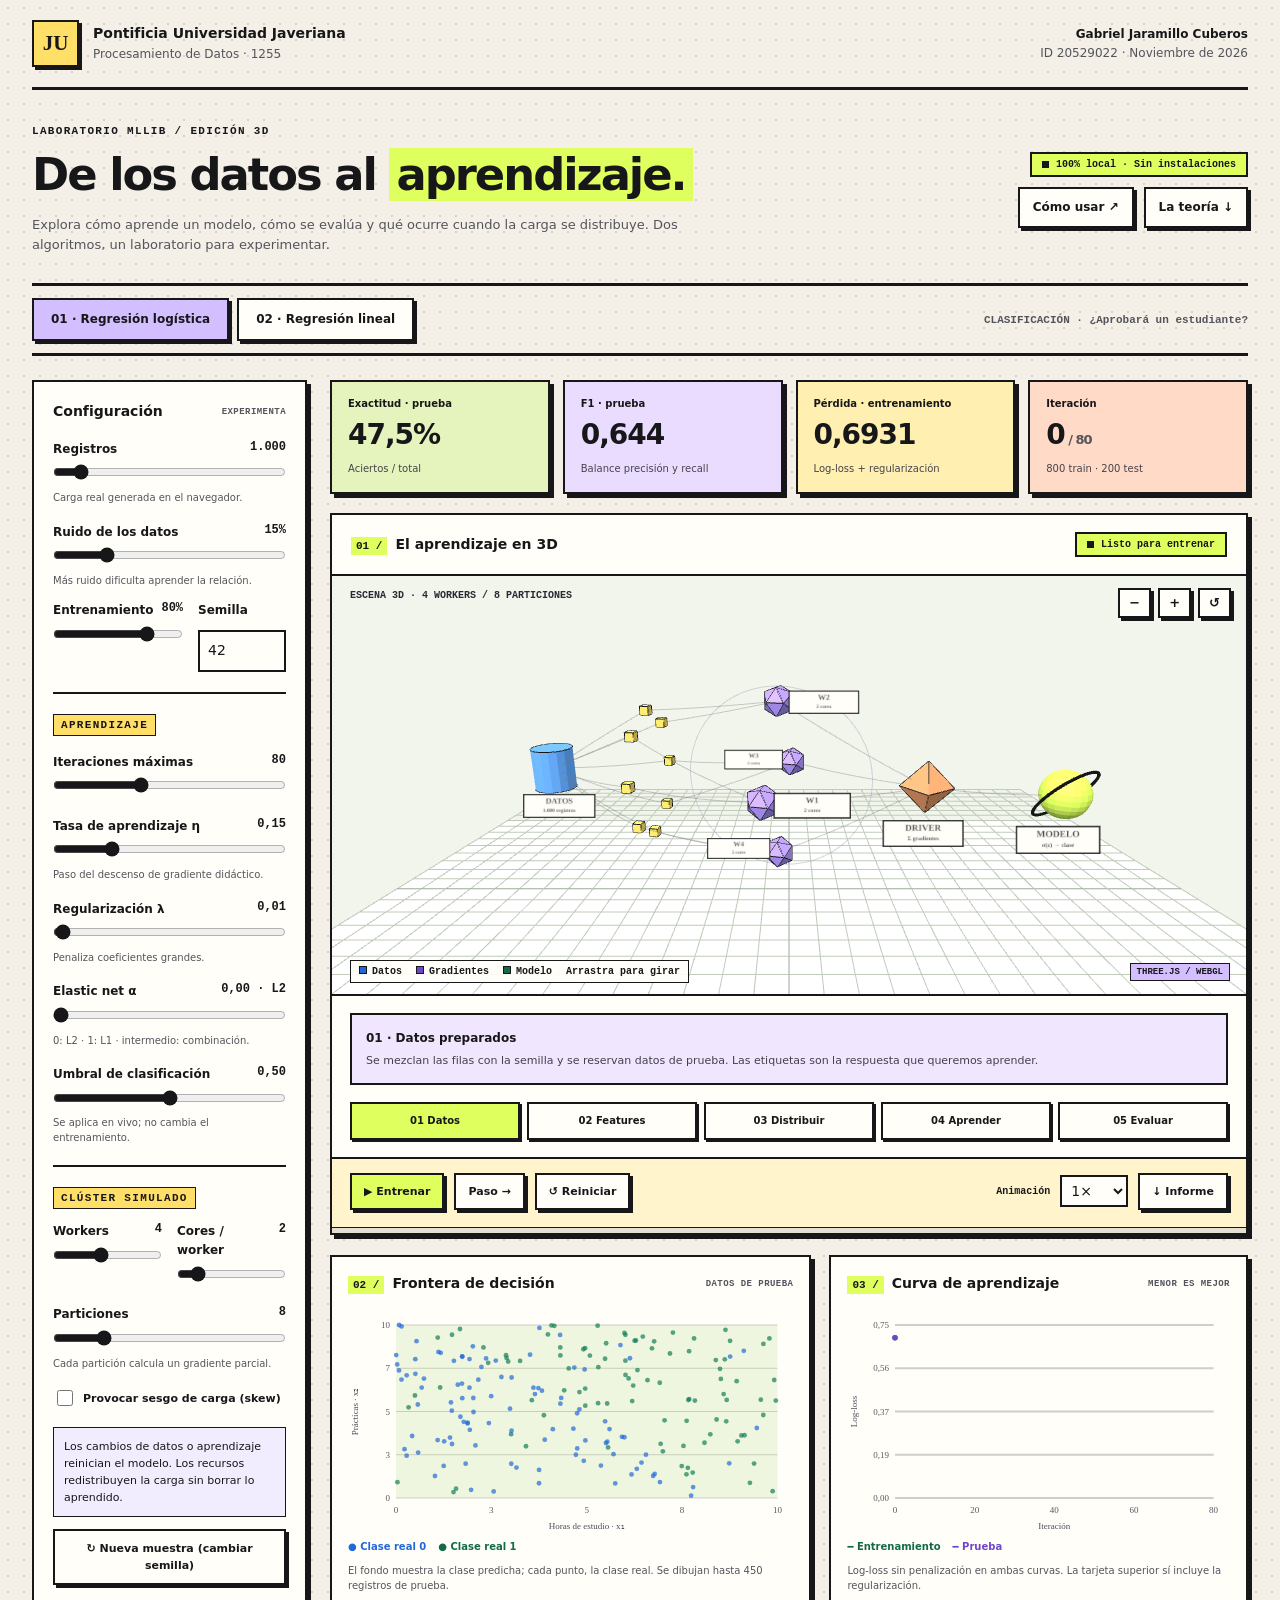
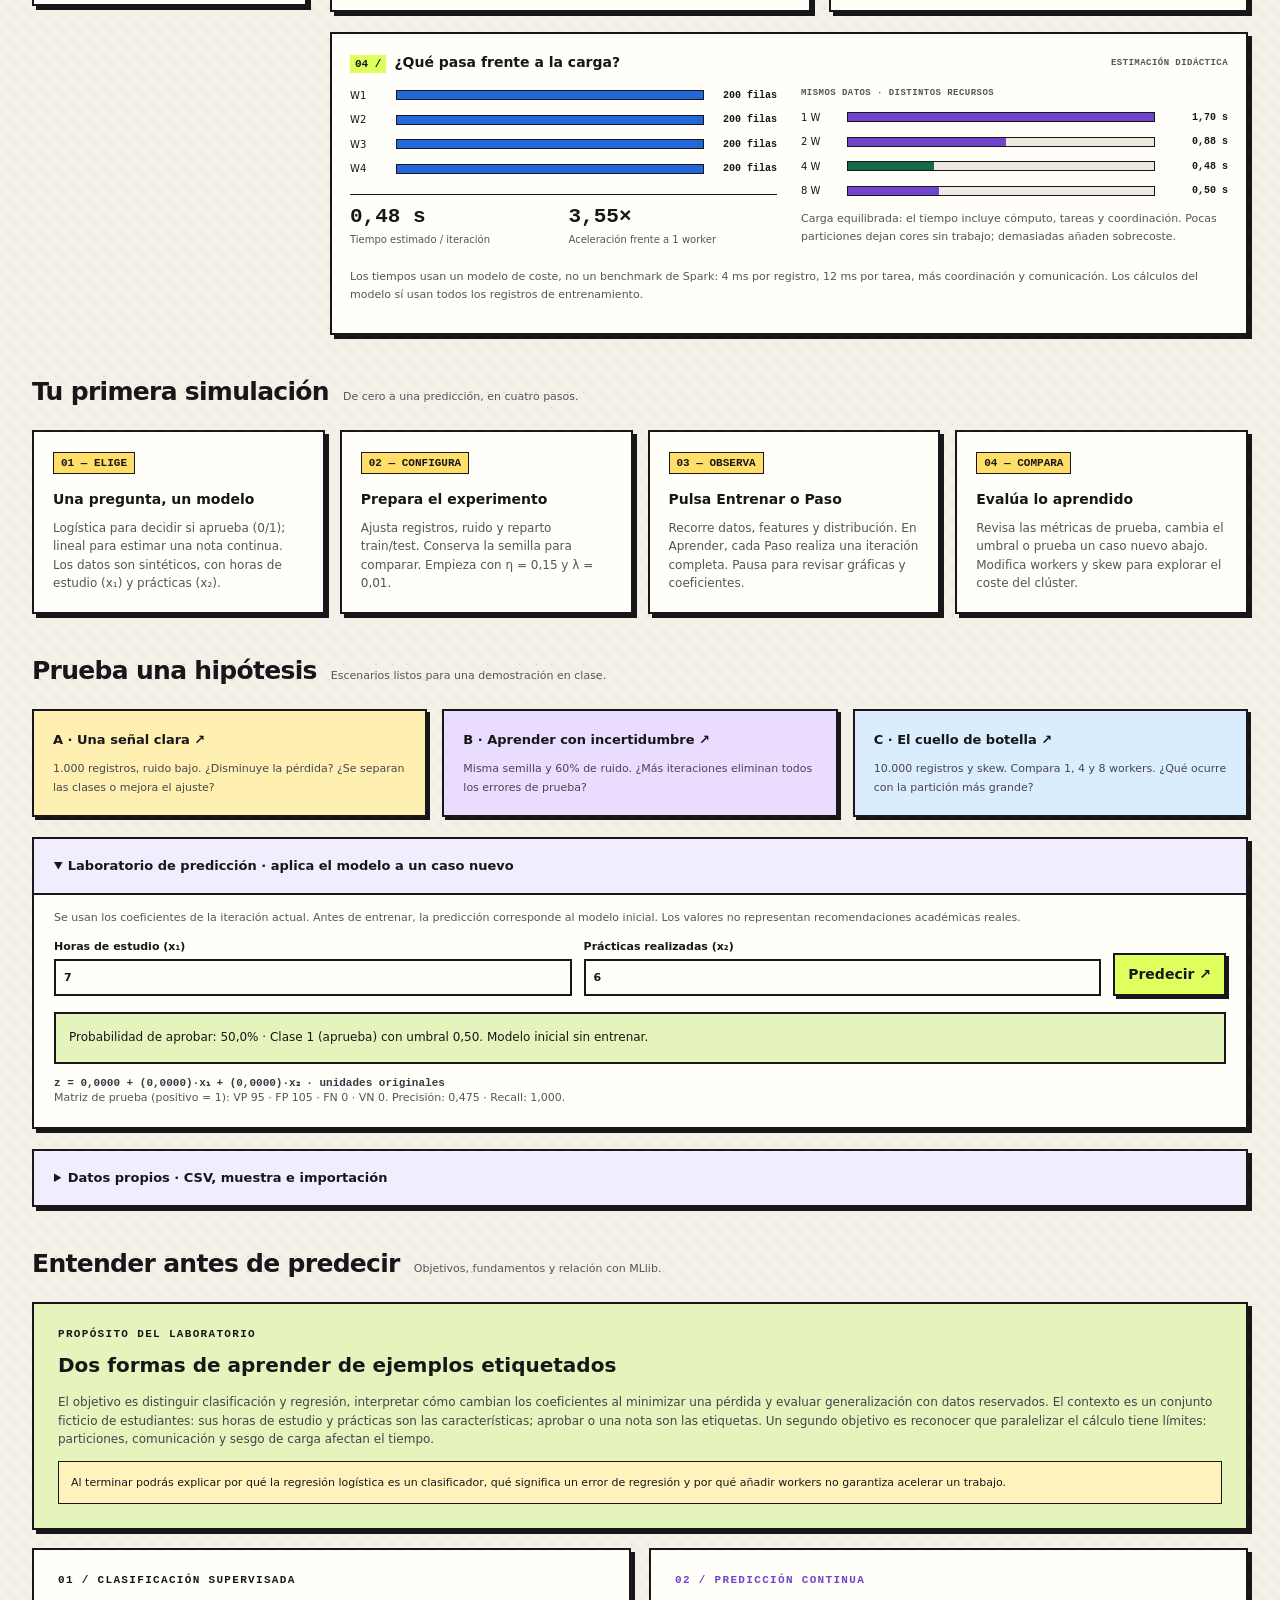
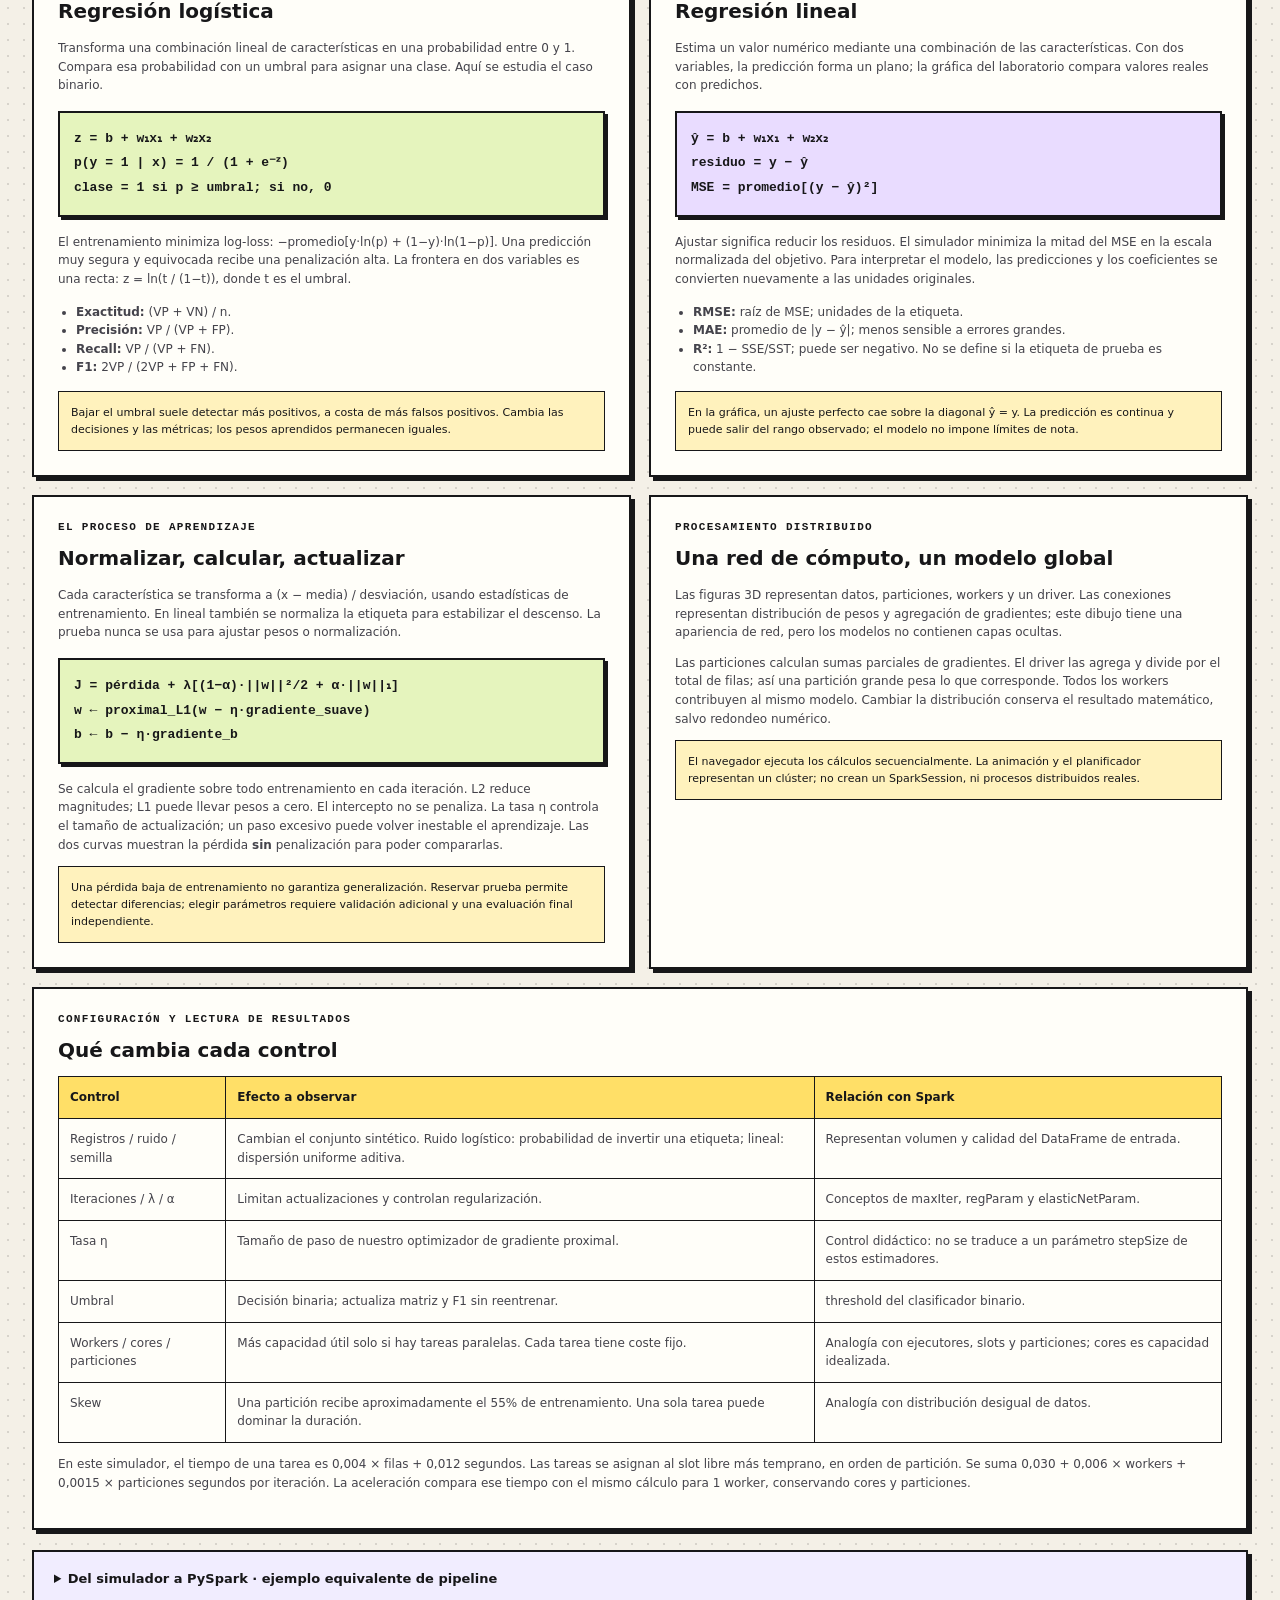
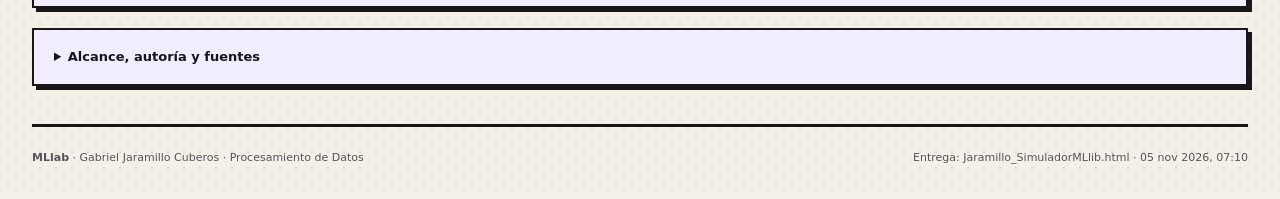
==== Simulador_Clasificacion_Regresion/Jaramillo_SimuladorMLlib.html @ f9845ce3 "subir simulador de clasificacion y regresion" ====
<!doctype html>
<!-- Autor: Gabriel Jaramillo Cuberos · ID 20529022 · Pontificia Universidad Javeriana.
     Laboratorio didáctico MLlib. Implementación autónoma con apoyo de IA.
     Entrena modelos en JavaScript; no ejecuta Apache Spark. Three.js 0.160.1 integrado; licencia MIT incluida. Sin dependencias de red. -->
<html lang="es">
<head>
<meta charset="utf-8">
<meta name="viewport" content="width=device-width, initial-scale=1">
<meta name="author" content="Gabriel Jaramillo Cuberos">
<meta name="description" content="Laboratorio interactivo de regresión logística y lineal: aprendizaje, evaluación y carga distribuida inspirados en Apache Spark MLlib.">
<title>MLlab · Jaramillo · Simulador MLlib</title>
<style>

:root{color-scheme:light;--bg:#f4f0e7;--panel:#fffef9;--panel2:#eee9df;--line:#171719;--text:#171719;--muted:#54545c;--mint:#126a49;--violet:#7044cd;--blue:#2368d8;--orange:#aa460d;--red:#ad1638;--accent:#dfff5e;--yellow:#ffdf67;--lavender:#d3beff;--shadow:4px 4px 0 #171719}
*{box-sizing:border-box}html{scroll-behavior:smooth;scroll-padding-top:20px}body{margin:0;background-color:var(--bg);background-image:radial-gradient(#29292925 .75px,transparent .75px);background-size:16px 16px;font:14px/1.55 'Segoe UI',system-ui,sans-serif;color:var(--text)}button,input,select,textarea{font:inherit}button,a,input,select,textarea{-webkit-tap-highlight-color:transparent}button,a{touch-action:manipulation}a{color:var(--mint);text-decoration-thickness:2px;text-underline-offset:3px}button{cursor:pointer;border:2px solid var(--line);background:var(--panel);color:var(--text);border-radius:0;padding:9px 13px;box-shadow:3px 3px 0 var(--line);font-weight:700;transition:transform .12s,box-shadow .12s}button:hover:not(:disabled){transform:translate(-1px,-1px);box-shadow:5px 5px 0 var(--line);background:var(--yellow)}button:active:not(:disabled){transform:translate(2px,2px);box-shadow:0 0 0 var(--line)}button:disabled{opacity:.45;cursor:default;box-shadow:none}button:focus-visible,a:focus-visible,input:focus-visible,select:focus-visible,textarea:focus-visible,summary:focus-visible{outline:3px solid #7143d9;outline-offset:4px}button.primary{background:var(--accent);color:var(--text);font-weight:850}button.primary:hover:not(:disabled){background:var(--yellow)}button.ghost{background:var(--panel)}.wrap{max-width:1590px;margin:auto;padding:0 32px}.masthead{border-bottom:3px solid var(--line);padding:20px 0;display:flex;align-items:center;justify-content:space-between;gap:18px}.seal{width:47px;height:47px;flex-shrink:0;border:2px solid var(--line);display:grid;place-items:center;font-family:Georgia,serif;font-weight:900;font-size:21px;background:var(--yellow);box-shadow:3px 3px 0 var(--line)}.university{display:flex;align-items:center;gap:14px}.university strong{display:block;font-size:14px}.eyebrow{color:var(--text);text-transform:uppercase;letter-spacing:.12em;font:750 11px Consolas,monospace}.muted{color:var(--muted)}.small{font-size:12px}.author{text-align:right;font-size:12px}.author strong{font-weight:800}.hero{display:flex;align-items:center;justify-content:space-between;gap:24px;padding:35px 0 28px}.hero h1{font-size:clamp(34px,3.5vw,52px);letter-spacing:-2px;line-height:1.12;margin:13px 0 15px;font-weight:900;max-width:850px}.hero h1 span{color:var(--text);background:var(--accent);padding:0 7px;box-decoration-break:clone;-webkit-box-decoration-break:clone}.hero p{color:var(--muted);max-width:670px;margin:0;font-size:13px}.hero-actions{display:flex;gap:10px;align-items:center;flex-wrap:wrap;justify-content:flex-end;max-width:280px}.hero-actions a{text-decoration:none;border:2px solid var(--line);padding:9px 13px;color:var(--text);background:var(--panel);box-shadow:3px 3px 0 var(--line);font-size:12px;font-weight:700}.pill{display:inline-flex;align-items:center;gap:7px;border:2px solid var(--line);padding:5px 10px;font:700 10px Consolas,monospace;white-space:nowrap;background:var(--accent);color:var(--text)}.dot{width:7px;height:7px;background:var(--text);display:inline-block}.modelbar{display:flex;justify-content:space-between;align-items:center;gap:14px;border-top:3px solid var(--line);border-bottom:3px solid var(--line);margin-bottom:24px;padding:12px 0}.tabs{display:flex;gap:8px}.tabs button{font-size:12px;padding:10px 17px;background:var(--panel)}.tabs button[aria-selected=true]{background:var(--lavender);color:var(--text)}.modelbar .context{font:700 11px Consolas,monospace;color:var(--muted)}.workspace{display:grid;grid-template-columns:275px minmax(0,1fr);gap:23px;align-items:start}.panel{background:var(--panel);border:2px solid var(--line);border-radius:0;box-shadow:var(--shadow);overflow:hidden}.pad{padding:19px}.panelhead{display:flex;align-items:center;justify-content:space-between;gap:10px;margin-bottom:14px}.panelhead h2{margin:0;font-size:14px;font-weight:850}.index{font:800 11px Consolas,monospace;color:var(--text);background:var(--accent);padding:3px 5px;margin-right:8px}.caption{font:700 9px Consolas,monospace;color:var(--muted);text-transform:uppercase;letter-spacing:.05em}.control{margin-top:17px}.control label{display:flex;justify-content:space-between;gap:8px;font-size:12px;font-weight:650;color:var(--text);margin-bottom:6px}.control output{color:var(--text);font:750 12px Consolas,monospace}.control input[type=range]{width:100%;accent-color:var(--text);height:16px;margin:0}.control small{display:block;color:var(--muted);font-size:10px;line-height:1.45;margin-top:4px}.control select{width:100%;background:var(--panel);color:var(--text);border:2px solid var(--line);padding:7px}.divider{border:0;border-top:2px solid var(--line);margin:20px 0}.twocontrol{display:grid;grid-template-columns:1fr 1fr;gap:15px}.twocontrol .control{margin-top:13px}.control-title{background:var(--yellow);border:1px solid var(--line);width:max-content;padding:4px 7px}.check{display:flex;align-items:center;gap:7px;color:var(--text);font-size:11px;font-weight:650;margin-top:16px}.check input{accent-color:var(--text);width:16px;height:16px}.note{font-size:11px;color:var(--muted);line-height:1.65}.notice{border:1px solid var(--line);padding:10px;background:#f1edff;font-size:11px;color:var(--text);margin-top:18px}.metrics{display:grid;grid-template-columns:repeat(4,1fr);gap:13px;margin-bottom:19px}.metric{padding:14px 16px}.metric:nth-child(1){background:#e5f4bd}.metric:nth-child(2){background:#e9dcff}.metric:nth-child(3){background:#fff0b1}.metric:nth-child(4){background:#ffdac7}.metric .k{font-size:10px;font-weight:750;color:var(--text)}.metric strong{display:block;color:var(--text);font-size:28px;line-height:1.25;font-weight:900;letter-spacing:-1px;margin:5px 0}.metric small{font-size:10px;color:#46434c}.mint{color:var(--mint)}.violet{color:var(--violet)}.orange{color:var(--orange)}.visual{position:relative}.visual-top{display:flex;align-items:center;justify-content:space-between;padding:17px 19px;gap:10px;border-bottom:2px solid var(--line);background:var(--panel)}.visual-top h2{font-size:14px;font-weight:850;margin:0}.canvas-wrap{position:relative;height:420px;overflow:hidden;background:#f2f5ec;border-bottom:2px solid var(--line)}#network{display:block;width:100%;height:100%;cursor:grab;touch-action:none}#network:active{cursor:grabbing}.canvas-overlay{position:absolute;top:14px;left:18px;pointer-events:none;font:700 10px Consolas,monospace;color:#292933;max-width:65%}.view-tools{position:absolute;right:15px;top:12px;display:flex;gap:7px}.view-tools button{font-size:13px;padding:3px 9px;background:var(--panel);min-width:30px}.legend{position:absolute;left:18px;bottom:11px;display:flex;gap:14px;flex-wrap:wrap;font:700 10px Consolas,monospace;color:var(--text);pointer-events:none;background:#fffef9ed;border:1px solid var(--line);padding:5px 8px;max-width:calc(100% - 36px)}.legend i{display:inline-block;width:8px;height:8px;margin-right:5px;border:1px solid var(--line)}.stage-box{margin:17px 18px;padding:12px 14px;border:2px solid var(--line);background:#f0e7ff;min-height:72px}.stage-box strong{font-size:12px;color:var(--text);font-weight:850}.stage-box p{margin:3px 0 0;color:#43404b;font-size:11px}.pipeline{display:grid;grid-template-columns:repeat(5,1fr);gap:7px;padding:0 18px 17px}.pipeline button{font-size:10px;padding:9px 3px;background:var(--panel);color:var(--text);box-shadow:2px 2px 0 var(--line)}.pipeline button.active{background:var(--accent);border-color:var(--line)}.pipeline button.done{background:#e6e5de}.transport{border-top:2px solid var(--line);padding:14px 18px 17px;display:flex;align-items:center;gap:10px;flex-wrap:wrap;background:#fff4cc}.transport button{font-size:11px;padding:8px 12px}.transport .spacer{flex:1}.transport label{font:700 10px Consolas,monospace;color:var(--text)}.transport select{background:var(--panel);color:var(--text);border:2px solid var(--line);padding:5px}.progress{height:6px;background:#e4ded3;border-top:1px solid var(--line)}.progress div{height:100%;background:var(--text);width:0;transition:width .2s}.plots{display:grid;grid-template-columns:1.15fr 1fr;gap:18px;margin-top:20px}.plot{padding:16px;min-width:0}.plot canvas{display:block;width:100%;height:225px}.plot p{font-size:10px;color:var(--muted);margin:8px 0 0}.chartlegend{display:flex;gap:12px;font-size:10px;font-weight:650;color:var(--muted);margin-top:6px}.load{margin-top:20px;padding:18px}.load-grid{display:grid;grid-template-columns:1fr 1fr;gap:24px}.bars{display:grid;gap:9px}.bar{display:grid;grid-template-columns:38px 1fr 65px;align-items:center;gap:8px;font-size:10px;color:var(--text)}.track{height:10px;background:#eee9df;overflow:hidden;border:1px solid var(--line)}.fill{height:100%;background:var(--blue)}.bar b{text-align:right;font:700 10px Consolas,monospace;color:var(--text)}.load-stats{display:grid;grid-template-columns:1fr 1fr;gap:10px;margin-top:17px;border-top:1px solid var(--line);padding-top:10px}.load-stats strong{display:block;color:var(--text);font:900 21px Consolas,monospace}.load-stats span{font-size:10px;color:var(--muted)}.lower{margin-top:30px}.section-title{display:flex;align-items:baseline;gap:14px;margin:38px 0 18px}.section-title h2{font-size:25px;font-weight:900;letter-spacing:-.7px;margin:0}.section-title span{font-size:11px;color:var(--muted)}.guide{display:grid;grid-template-columns:repeat(4,1fr);gap:15px}.guide article{padding:19px}.guide .num{font:800 11px Consolas,monospace;color:var(--text);display:inline-block;margin-bottom:15px;background:var(--yellow);padding:4px 7px;border:1px solid var(--line)}.guide h3{font-size:14px;font-weight:850;margin:0 0 8px}.guide p{font-size:12px;color:var(--muted);margin:0}.theory{display:grid;grid-template-columns:repeat(2,1fr);gap:18px}.theory article{padding:24px}.theory article:first-child{background:#e5f4bd}.theory h3{font-size:20px;font-weight:900;margin:10px 0}.theory p,.theory li{font-size:12px;color:#44434b}.formula{font:700 13px/1.9 Consolas,monospace;color:var(--text);padding:14px;background:#e5f4bd;border:2px solid var(--line);margin:16px 0;overflow-x:auto;box-shadow:3px 3px 0 var(--line)}.formula.purple{color:var(--text);background:#e9dcff}.theory ul{padding-left:18px}.lesson{background:#fff2bd;border:1px solid var(--line);padding:12px;font-size:11px;color:var(--text)}.full{grid-column:1/-1}.theory table{border-collapse:collapse;width:100%;font-size:12px}.theory th,.theory td{padding:11px;text-align:left;border:1px solid var(--line);vertical-align:top}.theory th{color:var(--text);font-weight:850;background:var(--yellow)}.theory td{color:#44434b}details{margin-top:20px}summary{cursor:pointer;font-size:13px;font-weight:800;padding:17px 20px;background:#f1edff}details[open] summary{border-bottom:2px solid var(--line);margin-bottom:14px}details .inside{padding:0 20px 20px}.data-grid{display:grid;grid-template-columns:1.2fr 1fr;gap:20px}textarea{resize:vertical;width:100%;height:140px;background:#fffef9;border:2px solid var(--line);padding:10px;color:var(--text);font:12px Consolas,monospace}.btnrow{display:flex;gap:9px;flex-wrap:wrap;margin-top:12px}.btnrow button{font-size:11px}.error{color:var(--red);font-size:12px;min-height:20px}.prediction{display:grid;grid-template-columns:1fr 1fr auto;align-items:end;gap:12px}.prediction label{font-size:11px;font-weight:700;color:var(--text)}input[type=number]{width:100%;padding:8px;background:var(--panel);border:2px solid var(--line);color:var(--text);margin-top:4px}.result{font-size:12px;line-height:1.8;background:#e5f4bd;border:2px solid var(--line);padding:13px;margin-top:16px}pre{white-space:pre;overflow:auto;background:#f0eee7;border:2px solid var(--line);padding:15px;color:#263546;font:11px/1.7 Consolas,monospace;max-height:480px}.experiments{display:grid;grid-template-columns:repeat(3,1fr);gap:15px}.experiments button{text-align:left;padding:19px;background:#fff0b1;font-size:12px}.experiments button:nth-child(2){background:#e9dcff}.experiments button:nth-child(3){background:#d9edff}.experiments strong{display:block;margin-bottom:9px;color:var(--text);font-weight:850;font-size:13px}.experiments span{color:#494550;font-size:11px;font-weight:400}.footer{margin-top:38px;border-top:3px solid var(--line);padding:22px 0 28px;display:flex;justify-content:space-between;gap:20px;color:var(--muted);font-size:11px}.toast{position:fixed;bottom:24px;left:50%;transform:translateX(-50%);padding:13px 20px;border:2px solid var(--line);background:var(--accent);color:var(--text);box-shadow:var(--shadow);z-index:20;max-width:90vw;font-size:12px;font-weight:700}.toast:empty{display:none}.sr{position:absolute;width:1px;height:1px;padding:0;overflow:hidden;clip:rect(0,0,0,0);white-space:nowrap}.equation{font:700 11px Consolas,monospace;color:#3b3845;margin-top:12px;overflow-wrap:anywhere}.table-scroll{overflow:auto}#preview th,#preview td{padding:7px 10px;border:1px solid var(--line);font:11px Consolas,monospace;text-align:right}#preview th{color:var(--text);background:var(--yellow)}#network-tooltip{position:absolute;left:18px;bottom:50px;color:var(--text);font:700 11px Consolas,monospace;pointer-events:none;background:var(--yellow);padding:4px 8px;border:1px solid var(--line);max-width:80%}#network-tooltip:empty{display:none}.engine-tag{position:absolute;right:16px;bottom:13px;background:#d3beff;border:1px solid var(--line);padding:3px 6px;font:800 9px Consolas,monospace;pointer-events:none}
@media(min-width:1400px){.canvas-wrap{height:455px}.plot canvas{height:240px}}
@media(max-width:1100px){.wrap{padding:0 20px}.workspace{grid-template-columns:245px minmax(0,1fr)}.plots{grid-template-columns:1fr}.hero-actions .pill{display:none}.hero h1{font-size:39px}.metrics{gap:10px}.metric{padding:11px}.metric strong{font-size:24px}.load-grid{grid-template-columns:1fr}.guide{grid-template-columns:1fr 1fr}.engine-tag{display:none}}
@media(max-width:760px){.wrap{padding:0 14px}.masthead{align-items:flex-start}.author{font-size:10px;max-width:140px}.university strong{font-size:11px}.university .small{font-size:10px}.seal{width:33px;height:36px;font-size:17px}.hero{align-items:flex-start;flex-direction:column;padding:25px 0 23px;gap:18px}.hero h1{font-size:36px;letter-spacing:-1.5px}.hero-actions{max-width:none}.hero p{font-size:12px}.modelbar{align-items:flex-start;flex-direction:column}.tabs{width:100%}.tabs button{flex:1;padding:9px 7px;font-size:11px}.workspace{display:flex;flex-direction:column}.controls{width:100%}.control-grid{display:grid;grid-template-columns:1fr 1fr;gap:0 20px}.control-grid .divider,.control-grid .control-title{grid-column:1/-1}.content{width:100%}.metrics{grid-template-columns:1fr 1fr}.canvas-wrap{height:360px}.visual-top{padding:13px 10px}.visual-top h2{font-size:12px}.visual-top .pill{font-size:8px;padding:4px 6px}.transport .spacer{display:none}.plots,.theory,.data-grid,.experiments{grid-template-columns:1fr}.guide{grid-template-columns:1fr 1fr}.guide article{padding:15px}.theory .full{grid-column:auto}.section-title{align-items:flex-start;flex-direction:column;gap:4px}.prediction{grid-template-columns:1fr 1fr}.prediction button{grid-column:1/-1}.footer{flex-direction:column;gap:5px}.load-grid{gap:14px}.pipeline{gap:5px;padding-left:10px;padding-right:10px}.pipeline button{font-size:9px}.context{font-size:10px!important}.legend{gap:8px;font-size:8px;max-width:calc(100% - 28px);left:14px}.canvas-overlay{font-size:8px;left:12px;top:14px;max-width:55%}.view-tools{right:10px;gap:6px}.index{font-size:9px;margin-right:4px}.control-title{font-size:10px}}
@media(prefers-reduced-motion:reduce){html{scroll-behavior:auto}*,*::before,*::after{transition:none!important;animation:none!important}}
@media print{body{background:white;color:#142035}.controls,.hero-actions,.transport,.view-tools,.experiments,.toast{display:none}.workspace{display:block}.wrap{max-width:none;padding:0}.panel{background:white;border-color:#222;box-shadow:none;break-inside:avoid}.theory{display:block}.theory article{margin:10px 0}details{display:none}.footer{color:#475569}}

</style>
</head>
<body>
<div class="wrap">
 <header class="masthead">
  <div class="university"><div class="seal" aria-hidden="true">JU</div><div><strong>Pontificia Universidad Javeriana</strong><div class="small muted">Procesamiento de Datos · 1255</div></div></div>
  <div class="author"><strong>Gabriel Jaramillo Cuberos</strong><br><span class="muted">ID 20529022 · Noviembre de 2026</span></div>
 </header>
 <section class="hero"><div><div class="eyebrow">Laboratorio MLlib / Edición 3D</div><h1>De los datos al <span>aprendizaje.</span></h1><p>Explora cómo aprende un modelo, cómo se evalúa y qué ocurre cuando la carga se distribuye. Dos algoritmos, un laboratorio para experimentar.</p></div><div class="hero-actions"><span class="pill"><i class="dot"></i>100% local · Sin instalaciones</span><a href="#guia">Cómo usar ↗</a><a href="#conceptos">La teoría ↓</a></div></section>
 <nav class="modelbar" aria-label="Modelo de aprendizaje"><div class="tabs" role="tablist" aria-label="Algoritmo"><button id="tabLog" role="tab" aria-selected="true" aria-controls="lab">01 · Regresión logística</button><button id="tabLin" role="tab" aria-selected="false" aria-controls="lab">02 · Regresión lineal</button></div><div class="context" id="context">CLASIFICACIÓN · ¿Aprobará un estudiante?</div></nav>
 <div class="workspace" id="lab">
  <aside class="panel pad controls" aria-label="Configuración del experimento">
   <div class="panelhead"><h2>Configuración</h2><span class="caption">Experimenta</span></div>
   <div class="control-grid" id="config">
    <div class="control"><label for="samples">Registros <output id="samplesOut">1.000</output></label><input id="samples" type="range" min="100" max="10000" step="100" value="1000"><small>Carga real generada en el navegador.</small></div>
    <div class="control"><label for="noise">Ruido de los datos <output id="noiseOut">15%</output></label><input id="noise" type="range" min="0" max="70" step="5" value="15"><small>Más ruido dificulta aprender la relación.</small></div>
    <div class="twocontrol"><div class="control"><label for="split">Entrenamiento <output id="splitOut">80%</output></label><input id="split" type="range" min="50" max="90" step="5" value="80"></div><div class="control"><label for="seed">Semilla</label><input id="seed" type="number" min="1" max="99999" value="42" step="1" aria-label="Semilla de datos"></div></div>
    <hr class="divider"><div class="control-title eyebrow">Aprendizaje</div>
    <div class="control"><label for="iterations">Iteraciones máximas <output id="iterationsOut">80</output></label><input id="iterations" type="range" min="10" max="200" step="10" value="80"></div>
    <div class="control"><label for="rate">Tasa de aprendizaje η <output id="rateOut">0,15</output></label><input id="rate" type="range" min="0.01" max="0.6" step="0.01" value="0.15"><small>Paso del descenso de gradiente didáctico.</small></div>
    <div class="control"><label for="lambda">Regularización λ <output id="lambdaOut">0,01</output></label><input id="lambda" type="range" min="0" max="1" step="0.01" value="0.01"><small>Penaliza coeficientes grandes.</small></div>
    <div class="control"><label for="alpha">Elastic net α <output id="alphaOut">0,00 · L2</output></label><input id="alpha" type="range" min="0" max="1" step="0.1" value="0"><small>0: L2 · 1: L1 · intermedio: combinación.</small></div>
    <div class="control" id="thresholdControl"><label for="threshold">Umbral de clasificación <output id="thresholdOut">0,50</output></label><input id="threshold" type="range" min="0.05" max="0.95" step="0.05" value="0.5"><small>Se aplica en vivo; no cambia el entrenamiento.</small></div>
    <hr class="divider"><div class="control-title eyebrow">Clúster simulado</div>
    <div class="twocontrol"><div class="control"><label for="workers">Workers <output id="workersOut">4</output></label><input id="workers" type="range" min="1" max="8" value="4"></div><div class="control"><label for="cores">Cores / worker <output id="coresOut">2</output></label><input id="cores" type="range" min="1" max="8" value="2"></div></div>
    <div class="control"><label for="partitions">Particiones <output id="partitionsOut">8</output></label><input id="partitions" type="range" min="2" max="32" value="8"><small>Cada partición calcula un gradiente parcial.</small></div>
    <label class="check"><input type="checkbox" id="skew"> Provocar sesgo de carga (skew)</label>
   </div>
   <div class="notice" id="configNote">Los cambios de datos o aprendizaje reinician el modelo. Los recursos redistribuyen la carga sin borrar lo aprendido.</div>
   <button id="newData" class="ghost" style="width:100%;margin-top:12px;font-size:11px">↻ Nueva muestra (cambiar semilla)</button>
  </aside>
  <main class="content">
   <div class="metrics" aria-label="Métricas del modelo">
    <article class="panel metric"><div class="k" id="metric1label">Exactitud · prueba</div><strong class="mint" id="metric1">—</strong><small id="metric1hint">Aciertos / total</small></article>
    <article class="panel metric"><div class="k" id="metric2label">F1 · prueba</div><strong class="violet" id="metric2">—</strong><small id="metric2hint">Balance precisión y recall</small></article>
    <article class="panel metric"><div class="k">Pérdida · entrenamiento</div><strong id="lossValue">0,6931</strong><small id="lossHint">Log-loss + regularización</small></article>
    <article class="panel metric"><div class="k">Iteración</div><strong class="orange"><span id="epoch">0</span><span style="font-size:13px;color:var(--muted)"> / <span id="epochMax">80</span></span></strong><small id="splitInfo">800 train · 200 test</small></article>
   </div>
   <section class="panel visual" aria-label="Flujo de aprendizaje distribuido">
    <div class="visual-top"><h2><span class="index">01 /</span>El aprendizaje en 3D</h2><span class="pill" id="status"><i class="dot"></i>Listo para entrenar</span></div>
    <div class="canvas-wrap"><canvas id="network" aria-label="Vista de nodos del dataset, particiones, workers, driver y modelo. Arrastra para girar; usa los botones para acercar." tabindex="0"></canvas><div class="canvas-overlay">ESCENA 3D · <span id="netCount">4 WORKERS / 8 PARTICIONES</span></div><div class="view-tools"><button id="zoomOut" aria-label="Alejar vista">−</button><button id="zoomIn" aria-label="Acercar vista">+</button><button id="homeView" aria-label="Restablecer vista">↺</button></div><div id="network-tooltip"></div><span class="engine-tag" id="engineTag">THREE.JS / WEBGL</span><div class="legend"><span><i style="background:var(--blue)"></i>Datos</span><span><i style="background:var(--violet)"></i>Gradientes</span><span><i style="background:var(--mint)"></i>Modelo</span><span>Arrastra para girar</span></div></div>
    <div class="stage-box" role="status" aria-live="polite"><strong id="stageTitle">01 · Datos preparados</strong><p id="stageText">Un conjunto sintético de estudiantes está listo. Pulsa Entrenar para observar el pipeline o Paso para avanzar una etapa.</p></div>
    <div class="pipeline" aria-label="Etapas del pipeline"><button data-stage="0" class="active">01 Datos</button><button data-stage="1">02 Features</button><button data-stage="2">03 Distribuir</button><button data-stage="3">04 Aprender</button><button data-stage="4">05 Evaluar</button></div>
    <div class="transport"><button class="primary" id="play">▶ Entrenar</button><button id="step">Paso →</button><button id="reset">↺ Reiniciar</button><span class="spacer"></span><label for="speed">Animación</label><select id="speed"><option value="0.5">0,5×</option><option value="1" selected>1×</option><option value="2">2×</option><option value="4">4×</option></select><button class="ghost" id="export">↓ Informe</button></div>
    <div class="progress" role="progressbar" aria-label="Iteraciones completadas" aria-valuemin="0" aria-valuemax="80" aria-valuenow="0" id="progress"><div id="progressFill"></div></div>
   </section>
   <div class="plots">
    <section class="panel plot"><div class="panelhead"><h2><span class="index">02 /</span><span id="scatterTitle">Frontera de decisión</span></h2><span class="caption" id="plotBadge">Datos de prueba</span></div><canvas id="scatter" role="img" aria-label="Gráfica de prueba y frontera de decisión"></canvas><div class="chartlegend" id="scatterLegend"><span style="color:var(--blue)">● No aprueba (0)</span><span style="color:var(--mint)">● Aprueba (1)</span></div><p id="scatterNote">El fondo indica la clase predicha; cada punto, la clase real. Un error aparece cuando no coinciden.</p></section>
    <section class="panel plot"><div class="panelhead"><h2><span class="index">03 /</span>Curva de aprendizaje</h2><span class="caption">Menor es mejor</span></div><canvas id="lossChart" role="img" aria-label="Pérdida de entrenamiento y prueba a lo largo de las iteraciones"></canvas><div class="chartlegend"><span style="color:var(--mint)">━ Entrenamiento</span><span style="color:var(--violet)">━ Prueba</span></div><p id="lossNote">Log-loss sin penalización en ambas curvas. La tarjeta superior sí incluye la regularización.</p></section>
   </div>
   <section class="panel load"><div class="panelhead"><h2><span class="index">04 /</span>¿Qué pasa frente a la carga?</h2><span class="caption">Estimación didáctica</span></div><div class="load-grid"><div><div id="workerBars" class="bars"></div><div class="load-stats"><div><strong id="timeEstimate">—</strong><span>Tiempo estimado / iteración</span></div><div><strong id="speedup">—</strong><span>Aceleración frente a 1 worker</span></div></div></div><div><div class="caption" style="margin-bottom:12px">Mismos datos · distintos recursos</div><div id="compareBars" class="bars"></div><p class="note" id="loadExplain"></p></div></div><p class="note">Los tiempos usan un modelo de coste, no un benchmark de Spark: 4 ms por registro, 12 ms por tarea, más coordinación y comunicación. Los cálculos del modelo sí usan todos los registros de entrenamiento.</p></section>
  </main>
 </div>
 <section class="lower" id="guia"><div class="section-title"><h2>Tu primera simulación</h2><span>De cero a una predicción, en cuatro pasos.</span></div><div class="guide">
  <article class="panel"><span class="num">01 — ELIGE</span><h3>Una pregunta, un modelo</h3><p>Logística para decidir si aprueba (0/1); lineal para estimar una nota continua. Los datos son sintéticos, con horas de estudio (x₁) y prácticas (x₂).</p></article>
  <article class="panel"><span class="num">02 — CONFIGURA</span><h3>Prepara el experimento</h3><p>Ajusta registros, ruido y reparto train/test. Conserva la semilla para comparar. Empieza con η = 0,15 y λ = 0,01.</p></article>
  <article class="panel"><span class="num">03 — OBSERVA</span><h3>Pulsa Entrenar o Paso</h3><p>Recorre datos, features y distribución. En Aprender, cada Paso realiza una iteración completa. Pausa para revisar gráficas y coeficientes.</p></article>
  <article class="panel"><span class="num">04 — COMPARA</span><h3>Evalúa lo aprendido</h3><p>Revisa las métricas de prueba, cambia el umbral o prueba un caso nuevo abajo. Modifica workers y skew para explorar el coste del clúster.</p></article>
 </div></section>
 <section><div class="section-title"><h2>Prueba una hipótesis</h2><span>Escenarios listos para una demostración en clase.</span></div><div class="experiments"><button id="experimentClean"><strong>A · Una señal clara ↗</strong><span>1.000 registros, ruido bajo. ¿Disminuye la pérdida? ¿Se separan las clases o mejora el ajuste?</span></button><button id="experimentNoise"><strong>B · Aprender con incertidumbre ↗</strong><span>Misma semilla y 60% de ruido. ¿Más iteraciones eliminan todos los errores de prueba?</span></button><button id="experimentLoad"><strong>C · El cuello de botella ↗</strong><span>10.000 registros y skew. Compara 1, 4 y 8 workers. ¿Qué ocurre con la partición más grande?</span></button></div></section>
 <details class="panel" id="predictDetails" open><summary>Laboratorio de predicción · aplica el modelo a un caso nuevo</summary><div class="inside"><p class="note">Se usan los coeficientes de la iteración actual. Antes de entrenar, la predicción corresponde al modelo inicial. Los valores no representan recomendaciones académicas reales.</p><div class="prediction"><label for="predictX1">Horas de estudio (x₁)<input id="predictX1" type="number" value="7" step="0.1"></label><label for="predictX2">Prácticas realizadas (x₂)<input id="predictX2" type="number" value="6" step="0.1"></label><button class="primary" id="predict">Predecir ↗</button></div><div class="result" id="predictionResult" aria-live="polite"></div><div class="equation" id="coefficients"></div><div id="evaluationDetail" class="note"></div></div></details>
 <details class="panel" id="dataDetails"><summary>Datos propios · CSV, muestra e importación</summary><div class="inside data-grid"><div><p class="note">Formato numérico simple con cabecera exacta <b>x1,x2,label</b>; separador coma, punto decimal, sin comillas. Entre 20 y 10.000 filas; logística exige ambas clases 0 y 1. Lineal acepta etiquetas continuas. El archivo se procesa localmente.</p><label for="csv" class="sr">Datos CSV</label><textarea id="csv" spellcheck="false" placeholder="x1,x2,label&#10;2,3,0&#10;8,9,1"></textarea><div class="btnrow"><button id="importCSV">Aplicar CSV</button><button id="csvExample">Cargar ejemplo</button><button id="downloadCSV">↓ Datos actuales</button><button id="synthetic">Volver a datos sintéticos</button></div><label class="note" for="csvFile">O selecciona un archivo .csv <input id="csvFile" type="file" accept=".csv,text/csv"></label><div class="error" id="csvError" role="alert"></div></div><div><p class="note" id="dataSummary"></p><div class="table-scroll"><table id="preview"><caption class="sr">Primeras ocho filas del conjunto de datos</caption><thead><tr><th>Fila</th><th>x₁</th><th>x₂</th><th>label</th></tr></thead><tbody></tbody></table></div><p class="note">Se mezclan las filas con la semilla. En logística se divide cada clase por separado para conservar ambas en train y test. La normalización se ajusta únicamente con entrenamiento.</p></div></div></details>
 <section id="conceptos"><div class="section-title"><h2>Entender antes de predecir</h2><span>Objetivos, fundamentos y relación con MLlib.</span></div><div class="theory">
  <article class="panel full"><div class="eyebrow">Propósito del laboratorio</div><h3>Dos formas de aprender de ejemplos etiquetados</h3><p>El objetivo es distinguir clasificación y regresión, interpretar cómo cambian los coeficientes al minimizar una pérdida y evaluar generalización con datos reservados. El contexto es un conjunto ficticio de estudiantes: sus horas de estudio y prácticas son las características; aprobar o una nota son las etiquetas. Un segundo objetivo es reconocer que paralelizar el cálculo tiene límites: particiones, comunicación y sesgo de carga afectan el tiempo.</p><div class="lesson">Al terminar podrás explicar por qué la regresión logística es un clasificador, qué significa un error de regresión y por qué añadir workers no garantiza acelerar un trabajo.</div></article>
  <article class="panel"><div class="eyebrow">01 / Clasificación supervisada</div><h3>Regresión logística</h3><p>Transforma una combinación lineal de características en una probabilidad entre 0 y 1. Compara esa probabilidad con un umbral para asignar una clase. Aquí se estudia el caso binario.</p><div class="formula">z = b + w₁x₁ + w₂x₂<br>p(y = 1 | x) = 1 / (1 + e⁻ᶻ)<br>clase = 1 si p ≥ umbral; si no, 0</div><p>El entrenamiento minimiza log-loss: −promedio[y·ln(p) + (1−y)·ln(1−p)]. Una predicción muy segura y equivocada recibe una penalización alta. La frontera en dos variables es una recta: z = ln(t / (1−t)), donde t es el umbral.</p><ul><li><b>Exactitud:</b> (VP + VN) / n.</li><li><b>Precisión:</b> VP / (VP + FP).</li><li><b>Recall:</b> VP / (VP + FN).</li><li><b>F1:</b> 2VP / (2VP + FP + FN).</li></ul><div class="lesson">Bajar el umbral suele detectar más positivos, a costa de más falsos positivos. Cambia las decisiones y las métricas; los pesos aprendidos permanecen iguales.</div></article>
  <article class="panel"><div class="eyebrow" style="color:var(--violet)">02 / Predicción continua</div><h3>Regresión lineal</h3><p>Estima un valor numérico mediante una combinación de las características. Con dos variables, la predicción forma un plano; la gráfica del laboratorio compara valores reales con predichos.</p><div class="formula purple">ŷ = b + w₁x₁ + w₂x₂<br>residuo = y − ŷ<br>MSE = promedio[(y − ŷ)²]</div><p>Ajustar significa reducir los residuos. El simulador minimiza la mitad del MSE en la escala normalizada del objetivo. Para interpretar el modelo, las predicciones y los coeficientes se convierten nuevamente a las unidades originales.</p><ul><li><b>RMSE:</b> raíz de MSE; unidades de la etiqueta.</li><li><b>MAE:</b> promedio de |y − ŷ|; menos sensible a errores grandes.</li><li><b>R²:</b> 1 − SSE/SST; puede ser negativo. No se define si la etiqueta de prueba es constante.</li></ul><div class="lesson">En la gráfica, un ajuste perfecto cae sobre la diagonal ŷ = y. La predicción es continua y puede salir del rango observado; el modelo no impone límites de nota.</div></article>
  <article class="panel"><div class="eyebrow">El proceso de aprendizaje</div><h3>Normalizar, calcular, actualizar</h3><p>Cada característica se transforma a (x − media) / desviación, usando estadísticas de entrenamiento. En lineal también se normaliza la etiqueta para estabilizar el descenso. La prueba nunca se usa para ajustar pesos o normalización.</p><div class="formula">J = pérdida + λ[(1−α)·||w||²/2 + α·||w||₁]<br>w ← proximal_L1(w − η·gradiente_suave)<br>b ← b − η·gradiente_b</div><p>Se calcula el gradiente sobre todo entrenamiento en cada iteración. L2 reduce magnitudes; L1 puede llevar pesos a cero. El intercepto no se penaliza. La tasa η controla el tamaño de actualización; un paso excesivo puede volver inestable el aprendizaje. Las dos curvas muestran la pérdida <b>sin</b> penalización para poder compararlas.</p><div class="lesson">Una pérdida baja de entrenamiento no garantiza generalización. Reservar prueba permite detectar diferencias; elegir parámetros requiere validación adicional y una evaluación final independiente.</div></article>
  <article class="panel"><div class="eyebrow">Procesamiento distribuido</div><h3>Una red de cómputo, un modelo global</h3><p>Las figuras 3D representan datos, particiones, workers y un driver. Las conexiones representan distribución de pesos y agregación de gradientes; este dibujo tiene una apariencia de red, pero los modelos no contienen capas ocultas.</p><p>Las particiones calculan sumas parciales de gradientes. El driver las agrega y divide por el total de filas; así una partición grande pesa lo que corresponde. Todos los workers contribuyen al mismo modelo. Cambiar la distribución conserva el resultado matemático, salvo redondeo numérico.</p><div class="lesson">El navegador ejecuta los cálculos secuencialmente. La animación y el planificador representan un clúster; no crean un SparkSession, ni procesos distribuidos reales.</div></article>
  <article class="panel full"><div class="eyebrow">Configuración y lectura de resultados</div><h3>Qué cambia cada control</h3><div class="table-scroll"><table><thead><tr><th>Control</th><th>Efecto a observar</th><th>Relación con Spark</th></tr></thead><tbody><tr><td>Registros / ruido / semilla</td><td>Cambian el conjunto sintético. Ruido logístico: probabilidad de invertir una etiqueta; lineal: dispersión uniforme aditiva.</td><td>Representan volumen y calidad del DataFrame de entrada.</td></tr><tr><td>Iteraciones / λ / α</td><td>Limitan actualizaciones y controlan regularización.</td><td>Conceptos de maxIter, regParam y elasticNetParam.</td></tr><tr><td>Tasa η</td><td>Tamaño de paso de nuestro optimizador de gradiente proximal.</td><td>Control didáctico: no se traduce a un parámetro stepSize de estos estimadores.</td></tr><tr><td>Umbral</td><td>Decisión binaria; actualiza matriz y F1 sin reentrenar.</td><td>threshold del clasificador binario.</td></tr><tr><td>Workers / cores / particiones</td><td>Más capacidad útil solo si hay tareas paralelas. Cada tarea tiene coste fijo.</td><td>Analogía con ejecutores, slots y particiones; cores es capacidad idealizada.</td></tr><tr><td>Skew</td><td>Una partición recibe aproximadamente el 55% de entrenamiento. Una sola tarea puede dominar la duración.</td><td>Analogía con distribución desigual de datos.</td></tr></tbody></table></div><p>En este simulador, el tiempo de una tarea es 0,004 × filas + 0,012 segundos. Las tareas se asignan al slot libre más temprano, en orden de partición. Se suma 0,030 + 0,006 × workers + 0,0015 × particiones segundos por iteración. La aceleración compara ese tiempo con el mismo cálculo para 1 worker, conservando cores y particiones.</p></article>
 </div></section>
 <details class="panel" id="sparkDetails"><summary>Del simulador a PySpark · ejemplo equivalente de pipeline</summary><div class="inside"><p class="note">Código orientativo generado con la configuración actual. Requiere PySpark y un CSV con columnas x1, x2, label; descarga los datos actuales para probarlo. El solver y los detalles de normalización de MLlib difieren del optimizador didáctico, por lo que no se esperan coeficientes idénticos. No se transmite ni ejecuta este código desde el HTML.</p><button id="copyCode" style="font-size:11px">Copiar código</button><pre id="sparkCode"></pre></div></details>
 <details class="panel"><summary>Alcance, autoría y fuentes</summary><div class="inside"><p class="note">Autor: <b>Gabriel Jaramillo Cuberos · ID 20529022</b>. Pontificia Universidad Javeriana. Procesamiento de Datos (1255). Desarrollado con apoyo de inteligencia artificial para diseño, implementación y revisión. Referencia visual: simulador MapReduce compartido por Salomon Alfredo Avila Larrotta; implementación nueva, autónoma y enfocada en aprendizaje supervisado.</p><p class="note">Alcance: dos características numéricas, clasificación binaria y regresión con pérdida cuadrática. Datos sintéticos o CSV local; división reproducible y normalización con entrenamiento. Visualización WebGL con Three.js 0.160.1 integrado (licencia MIT), cámara orbital y vista 2D de respaldo si WebGL no está disponible. No incluye validación cruzada, entrenamiento en Spark real ni una red neuronal. Un denominador nulo produce una métrica “—” cuando no está definida; F1 sin positivos reales ni predichos se reporta como 0 por convención.</p><p class="note">Fuentes oficiales: <a href="https://threejs.org/docs/" target="_blank" rel="noopener noreferrer">Three.js</a> · <a href="https://spark.apache.org/docs/latest/ml-classification-regression.html" target="_blank" rel="noopener noreferrer">MLlib: clasificación y regresión</a> · <a href="https://spark.apache.org/docs/latest/api/python/reference/api/pyspark.ml.classification.LogisticRegression.html" target="_blank" rel="noopener noreferrer">API LogisticRegression</a> · <a href="https://spark.apache.org/docs/latest/api/python/reference/api/pyspark.ml.regression.LinearRegression.html" target="_blank" rel="noopener noreferrer">API LinearRegression</a>. Consulta: 3 de noviembre de 2026. Los enlaces “latest” pueden cambiar de versión.</p></div></details>
 <footer class="footer"><div><strong>MLlab</strong> · Gabriel Jaramillo Cuberos · Procesamiento de Datos</div><div>Entrega: Jaramillo_SimuladorMLlib.html · 05 nov 2026, 07:10</div></footer>
</div><div class="toast" id="toast" role="status" aria-live="polite"></div>
<script id="threejs-vendor">
/* Three.js 0.160.1 · https://threejs.org · MIT License
The MIT License

Copyright © 2010-2023 three.js authors

Permission is hereby granted, free of charge, to any person obtaining a copy
of this software and associated documentation files (the "Software"), to deal
in the Software without restriction, including without limitation the rights
to use, copy, modify, merge, publish, distribute, sublicense, and/or sell
copies of the Software, and to permit persons to whom the Software is
furnished to do so, subject to the following conditions:

The above copyright notice and this permission notice shall be included in
all copies or substantial portions of the Software.

THE SOFTWARE IS PROVIDED "AS IS", WITHOUT WARRANTY OF ANY KIND, EXPRESS OR
IMPLIED, INCLUDING BUT NOT LIMITED TO THE WARRANTIES OF MERCHANTABILITY,
FITNESS FOR A PARTICULAR PURPOSE AND NONINFRINGEMENT. IN NO EVENT SHALL THE
AUTHORS OR COPYRIGHT HOLDERS BE LIABLE FOR ANY CLAIM, DAMAGES OR OTHER
LIABILITY, WHETHER IN AN ACTION OF CONTRACT, TORT OR OTHERWISE, ARISING FROM,
OUT OF OR IN CONNECTION WITH THE SOFTWARE OR THE USE OR OTHER DEALINGS IN
THE SOFTWARE.

*/
console.warn('Scripts "build/three.js" and "build/three.min.js" are deprecated with r150+, and will be removed with r160. Please use ES Modules or alternatives: https://threejs.org/docs/index.html#manual/en/introduction/Installation'),
/**
 * @license
 * Copyright 2010-2023 Three.js Authors
 * SPDX-License-Identifier: MIT
 */
function(t,e){"object"==typeof exports&&"undefined"!=typeof module?e(exports):"function"==typeof define&&define.amd?define(["exports"],e):e((t="undefined"!=typeof globalThis?globalThis:t||self).THREE={})}(this,(function(t){"use strict";const e="160",n=1,i=2,r=3,s=0,a=1,o=100,l=204,c=205,h=0,u=1,d=2,p=0,m=1,f=2,g=3,_=4,v=5,x=6,y="attached",M="detached",S=300,b=301,T=302,E=303,w=304,A=306,R=1e3,C=1001,L=1002,P=1003,I=1004,U=1005,D=1006,N=1007,O=1008,F=1009,B=1012,z=1013,G=1014,H=1015,V=1016,k=1017,W=1018,X=1020,j=1023,q=1026,Y=1027,Z=1029,J=1031,K=1033,$=33776,Q=33777,tt=33778,et=33779,nt=35840,it=35841,rt=35842,st=35843,at=36196,ot=37492,lt=37496,ct=37808,ht=37809,ut=37810,dt=37811,pt=37812,mt=37813,ft=37814,gt=37815,_t=37816,vt=37817,xt=37818,yt=37819,Mt=37820,St=37821,bt=36492,Tt=36494,Et=36495,wt=36284,At=36285,Rt=36286,Ct=2300,Lt=2301,Pt=2302,It=2400,Ut=2401,Dt=2402,Nt=2500,Ot=2501,Ft=3e3,Bt=3001,zt="",Gt="srgb",Ht="srgb-linear",Vt="display-p3",kt="display-p3-linear",Wt="linear",Xt="srgb",jt="rec709",qt="p3",Yt=7680,Zt=35044,Jt="300 es",Kt=1035,$t=2e3,Qt=2001;class te{addEventListener(t,e){void 0===this._listeners&&(this._listeners={});const n=this._listeners;void 0===n[t]&&(n[t]=[]),-1===n[t].indexOf(e)&&n[t].push(e)}hasEventListener(t,e){if(void 0===this._listeners)return!1;const n=this._listeners;return void 0!==n[t]&&-1!==n[t].indexOf(e)}removeEventListener(t,e){if(void 0===this._listeners)return;const n=this._listeners[t];if(void 0!==n){const t=n.indexOf(e);-1!==t&&n.splice(t,1)}}dispatchEvent(t){if(void 0===this._listeners)return;const e=this._listeners[t.type];if(void 0!==e){t.target=this;const n=e.slice(0);for(let e=0,i=n.length;e<i;e++)n[e].call(this,t);t.target=null}}}const ee=["00","01","02","03","04","05","06","07","08","09","0a","0b","0c","0d","0e","0f","10","11","12","13","14","15","16","17","18","19","1a","1b","1c","1d","1e","1f","20","21","22","23","24","25","26","27","28","29","2a","2b","2c","2d","2e","2f","30","31","32","33","34","35","36","37","38","39","3a","3b","3c","3d","3e","3f","40","41","42","43","44","45","46","47","48","49","4a","4b","4c","4d","4e","4f","50","51","52","53","54","55","56","57","58","59","5a","5b","5c","5d","5e","5f","60","61","62","63","64","65","66","67","68","69","6a","6b","6c","6d","6e","6f","70","71","72","73","74","75","76","77","78","79","7a","7b","7c","7d","7e","7f","80","81","82","83","84","85","86","87","88","89","8a","8b","8c","8d","8e","8f","90","91","92","93","94","95","96","97","98","99","9a","9b","9c","9d","9e","9f","a0","a1","a2","a3","a4","a5","a6","a7","a8","a9","aa","ab","ac","ad","ae","af","b0","b1","b2","b3","b4","b5","b6","b7","b8","b9","ba","bb","bc","bd","be","bf","c0","c1","c2","c3","c4","c5","c6","c7","c8","c9","ca","cb","cc","cd","ce","cf","d0","d1","d2","d3","d4","d5","d6","d7","d8","d9","da","db","dc","dd","de","df","e0","e1","e2","e3","e4","e5","e6","e7","e8","e9","ea","eb","ec","ed","ee","ef","f0","f1","f2","f3","f4","f5","f6","f7","f8","f9","fa","fb","fc","fd","fe","ff"];let ne=1234567;const ie=Math.PI/180,re=180/Math.PI;function se(){const t=4294967295*Math.random()|0,e=4294967295*Math.random()|0,n=4294967295*Math.random()|0,i=4294967295*Math.random()|0;return(ee[255&t]+ee[t>>8&255]+ee[t>>16&255]+ee[t>>24&255]+"-"+ee[255&e]+ee[e>>8&255]+"-"+ee[e>>16&15|64]+ee[e>>24&255]+"-"+ee[63&n|128]+ee[n>>8&255]+"-"+ee[n>>16&255]+ee[n>>24&255]+ee[255&i]+ee[i>>8&255]+ee[i>>16&255]+ee[i>>24&255]).toLowerCase()}function ae(t,e,n){return Math.max(e,Math.min(n,t))}function oe(t,e){return(t%e+e)%e}function le(t,e,n){return(1-n)*t+n*e}function ce(t){return 0==(t&t-1)&&0!==t}function he(t){return Math.pow(2,Math.floor(Math.log(t)/Math.LN2))}function ue(t,e){switch(e.constructor){case Float32Array:return t;case Uint32Array:return t/4294967295;case Uint16Array:return t/65535;case Uint8Array:return t/255;case Int32Array:return Math.max(t/2147483647,-1);case Int16Array:return Math.max(t/32767,-1);case Int8Array:return Math.max(t/127,-1);default:throw new Error("Invalid component type.")}}function de(t,e){switch(e.constructor){case Float32Array:return t;case Uint32Array:return Math.round(4294967295*t);case Uint16Array:return Math.round(65535*t);case Uint8Array:return Math.round(255*t);case Int32Array:return Math.round(2147483647*t);case Int16Array:return Math.round(32767*t);case Int8Array:return Math.round(127*t);default:throw new Error("Invalid component type.")}}const pe={DEG2RAD:ie,RAD2DEG:re,generateUUID:se,clamp:ae,euclideanModulo:oe,mapLinear:function(t,e,n,i,r){return i+(t-e)*(r-i)/(n-e)},inverseLerp:function(t,e,n){return t!==e?(n-t)/(e-t):0},lerp:le,damp:function(t,e,n,i){return le(t,e,1-Math.exp(-n*i))},pingpong:function(t,e=1){return e-Math.abs(oe(t,2*e)-e)},smoothstep:function(t,e,n){return t<=e?0:t>=n?1:(t=(t-e)/(n-e))*t*(3-2*t)},smootherstep:function(t,e,n){return t<=e?0:t>=n?1:(t=(t-e)/(n-e))*t*t*(t*(6*t-15)+10)},randInt:function(t,e){return t+Math.floor(Math.random()*(e-t+1))},randFloat:function(t,e){return t+Math.random()*(e-t)},randFloatSpread:function(t){return t*(.5-Math.random())},seededRandom:function(t){void 0!==t&&(ne=t);let e=ne+=1831565813;return e=Math.imul(e^e>>>15,1|e),e^=e+Math.imul(e^e>>>7,61|e),((e^e>>>14)>>>0)/4294967296},degToRad:function(t){return t*ie},radToDeg:function(t){return t*re},isPowerOfTwo:ce,ceilPowerOfTwo:function(t){return Math.pow(2,Math.ceil(Math.log(t)/Math.LN2))},floorPowerOfTwo:he,setQuaternionFromProperEuler:function(t,e,n,i,r){const s=Math.cos,a=Math.sin,o=s(n/2),l=a(n/2),c=s((e+i)/2),h=a((e+i)/2),u=s((e-i)/2),d=a((e-i)/2),p=s((i-e)/2),m=a((i-e)/2);switch(r){case"XYX":t.set(o*h,l*u,l*d,o*c);break;case"YZY":t.set(l*d,o*h,l*u,o*c);break;case"ZXZ":t.set(l*u,l*d,o*h,o*c);break;case"XZX":t.set(o*h,l*m,l*p,o*c);break;case"YXY":t.set(l*p,o*h,l*m,o*c);break;case"ZYZ":t.set(l*m,l*p,o*h,o*c);break;default:console.warn("THREE.MathUtils: .setQuaternionFromProperEuler() encountered an unknown order: "+r)}},normalize:de,denormalize:ue};class me{constructor(t=0,e=0){me.prototype.isVector2=!0,this.x=t,this.y=e}get width(){return this.x}set width(t){this.x=t}get height(){return this.y}set height(t){this.y=t}set(t,e){return this.x=t,this.y=e,this}setScalar(t){return this.x=t,this.y=t,this}setX(t){return this.x=t,this}setY(t){return this.y=t,this}setComponent(t,e){switch(t){case 0:this.x=e;break;case 1:this.y=e;break;default:throw new Error("index is out of range: "+t)}return this}getComponent(t){switch(t){case 0:return this.x;case 1:return this.y;default:throw new Error("index is out of range: "+t)}}clone(){return new this.constructor(this.x,this.y)}copy(t){return this.x=t.x,this.y=t.y,this}add(t){return this.x+=t.x,this.y+=t.y,this}addScalar(t){return this.x+=t,this.y+=t,this}addVectors(t,e){return this.x=t.x+e.x,this.y=t.y+e.y,this}addScaledVector(t,e){return this.x+=t.x*e,this.y+=t.y*e,this}sub(t){return this.x-=t.x,this.y-=t.y,this}subScalar(t){return this.x-=t,this.y-=t,this}subVectors(t,e){return this.x=t.x-e.x,this.y=t.y-e.y,this}multiply(t){return this.x*=t.x,this.y*=t.y,this}multiplyScalar(t){return this.x*=t,this.y*=t,this}divide(t){return this.x/=t.x,this.y/=t.y,this}divideScalar(t){return this.multiplyScalar(1/t)}applyMatrix3(t){const e=this.x,n=this.y,i=t.elements;return this.x=i[0]*e+i[3]*n+i[6],this.y=i[1]*e+i[4]*n+i[7],this}min(t){return this.x=Math.min(this.x,t.x),this.y=Math.min(this.y,t.y),this}max(t){return this.x=Math.max(this.x,t.x),this.y=Math.max(this.y,t.y),this}clamp(t,e){return this.x=Math.max(t.x,Math.min(e.x,this.x)),this.y=Math.max(t.y,Math.min(e.y,this.y)),this}clampScalar(t,e){return this.x=Math.max(t,Math.min(e,this.x)),this.y=Math.max(t,Math.min(e,this.y)),this}clampLength(t,e){const n=this.length();return this.divideScalar(n||1).multiplyScalar(Math.max(t,Math.min(e,n)))}floor(){return this.x=Math.floor(this.x),this.y=Math.floor(this.y),this}ceil(){return this.x=Math.ceil(this.x),this.y=Math.ceil(this.y),this}round(){return this.x=Math.round(this.x),this.y=Math.round(this.y),this}roundToZero(){return this.x=Math.trunc(this.x),this.y=Math.trunc(this.y),this}negate(){return this.x=-this.x,this.y=-this.y,this}dot(t){return this.x*t.x+this.y*t.y}cross(t){return this.x*t.y-this.y*t.x}lengthSq(){return this.x*this.x+this.y*this.y}length(){return Math.sqrt(this.x*this.x+this.y*this.y)}manhattanLength(){return Math.abs(this.x)+Math.abs(this.y)}normalize(){return this.divideScalar(this.length()||1)}angle(){return Math.atan2(-this.y,-this.x)+Math.PI}angleTo(t){const e=Math.sqrt(this.lengthSq()*t.lengthSq());if(0===e)return Math.PI/2;const n=this.dot(t)/e;return Math.acos(ae(n,-1,1))}distanceTo(t){return Math.sqrt(this.distanceToSquared(t))}distanceToSquared(t){const e=this.x-t.x,n=this.y-t.y;return e*e+n*n}manhattanDistanceTo(t){return Math.abs(this.x-t.x)+Math.abs(this.y-t.y)}setLength(t){return this.normalize().multiplyScalar(t)}lerp(t,e){return this.x+=(t.x-this.x)*e,this.y+=(t.y-this.y)*e,this}lerpVectors(t,e,n){return this.x=t.x+(e.x-t.x)*n,this.y=t.y+(e.y-t.y)*n,this}equals(t){return t.x===this.x&&t.y===this.y}fromArray(t,e=0){return this.x=t[e],this.y=t[e+1],this}toArray(t=[],e=0){return t[e]=this.x,t[e+1]=this.y,t}fromBufferAttribute(t,e){return this.x=t.getX(e),this.y=t.getY(e),this}rotateAround(t,e){const n=Math.cos(e),i=Math.sin(e),r=this.x-t.x,s=this.y-t.y;return this.x=r*n-s*i+t.x,this.y=r*i+s*n+t.y,this}random(){return this.x=Math.random(),this.y=Math.random(),this}*[Symbol.iterator](){yield this.x,yield this.y}}class fe{constructor(t,e,n,i,r,s,a,o,l){fe.prototype.isMatrix3=!0,this.elements=[1,0,0,0,1,0,0,0,1],void 0!==t&&this.set(t,e,n,i,r,s,a,o,l)}set(t,e,n,i,r,s,a,o,l){const c=this.elements;return c[0]=t,c[1]=i,c[2]=a,c[3]=e,c[4]=r,c[5]=o,c[6]=n,c[7]=s,c[8]=l,this}identity(){return this.set(1,0,0,0,1,0,0,0,1),this}copy(t){const e=this.elements,n=t.elements;return e[0]=n[0],e[1]=n[1],e[2]=n[2],e[3]=n[3],e[4]=n[4],e[5]=n[5],e[6]=n[6],e[7]=n[7],e[8]=n[8],this}extractBasis(t,e,n){return t.setFromMatrix3Column(this,0),e.setFromMatrix3Column(this,1),n.setFromMatrix3Column(this,2),this}setFromMatrix4(t){const e=t.elements;return this.set(e[0],e[4],e[8],e[1],e[5],e[9],e[2],e[6],e[10]),this}multiply(t){return this.multiplyMatrices(this,t)}premultiply(t){return this.multiplyMatrices(t,this)}multiplyMatrices(t,e){const n=t.elements,i=e.elements,r=this.elements,s=n[0],a=n[3],o=n[6],l=n[1],c=n[4],h=n[7],u=n[2],d=n[5],p=n[8],m=i[0],f=i[3],g=i[6],_=i[1],v=i[4],x=i[7],y=i[2],M=i[5],S=i[8];return r[0]=s*m+a*_+o*y,r[3]=s*f+a*v+o*M,r[6]=s*g+a*x+o*S,r[1]=l*m+c*_+h*y,r[4]=l*f+c*v+h*M,r[7]=l*g+c*x+h*S,r[2]=u*m+d*_+p*y,r[5]=u*f+d*v+p*M,r[8]=u*g+d*x+p*S,this}multiplyScalar(t){const e=this.elements;return e[0]*=t,e[3]*=t,e[6]*=t,e[1]*=t,e[4]*=t,e[7]*=t,e[2]*=t,e[5]*=t,e[8]*=t,this}determinant(){const t=this.elements,e=t[0],n=t[1],i=t[2],r=t[3],s=t[4],a=t[5],o=t[6],l=t[7],c=t[8];return e*s*c-e*a*l-n*r*c+n*a*o+i*r*l-i*s*o}invert(){const t=this.elements,e=t[0],n=t[1],i=t[2],r=t[3],s=t[4],a=t[5],o=t[6],l=t[7],c=t[8],h=c*s-a*l,u=a*o-c*r,d=l*r-s*o,p=e*h+n*u+i*d;if(0===p)return this.set(0,0,0,0,0,0,0,0,0);const m=1/p;return t[0]=h*m,t[1]=(i*l-c*n)*m,t[2]=(a*n-i*s)*m,t[3]=u*m,t[4]=(c*e-i*o)*m,t[5]=(i*r-a*e)*m,t[6]=d*m,t[7]=(n*o-l*e)*m,t[8]=(s*e-n*r)*m,this}transpose(){let t;const e=this.elements;return t=e[1],e[1]=e[3],e[3]=t,t=e[2],e[2]=e[6],e[6]=t,t=e[5],e[5]=e[7],e[7]=t,this}getNormalMatrix(t){return this.setFromMatrix4(t).invert().transpose()}transposeIntoArray(t){const e=this.elements;return t[0]=e[0],t[1]=e[3],t[2]=e[6],t[3]=e[1],t[4]=e[4],t[5]=e[7],t[6]=e[2],t[7]=e[5],t[8]=e[8],this}setUvTransform(t,e,n,i,r,s,a){const o=Math.cos(r),l=Math.sin(r);return this.set(n*o,n*l,-n*(o*s+l*a)+s+t,-i*l,i*o,-i*(-l*s+o*a)+a+e,0,0,1),this}scale(t,e){return this.premultiply(ge.makeScale(t,e)),this}rotate(t){return this.premultiply(ge.makeRotation(-t)),this}translate(t,e){return this.premultiply(ge.makeTranslation(t,e)),this}makeTranslation(t,e){return t.isVector2?this.set(1,0,t.x,0,1,t.y,0,0,1):this.set(1,0,t,0,1,e,0,0,1),this}makeRotation(t){const e=Math.cos(t),n=Math.sin(t);return this.set(e,-n,0,n,e,0,0,0,1),this}makeScale(t,e){return this.set(t,0,0,0,e,0,0,0,1),this}equals(t){const e=this.elements,n=t.elements;for(let t=0;t<9;t++)if(e[t]!==n[t])return!1;return!0}fromArray(t,e=0){for(let n=0;n<9;n++)this.elements[n]=t[n+e];return this}toArray(t=[],e=0){const n=this.elements;return t[e]=n[0],t[e+1]=n[1],t[e+2]=n[2],t[e+3]=n[3],t[e+4]=n[4],t[e+5]=n[5],t[e+6]=n[6],t[e+7]=n[7],t[e+8]=n[8],t}clone(){return(new this.constructor).fromArray(this.elements)}}const ge=new fe;function _e(t){for(let e=t.length-1;e>=0;--e)if(t[e]>=65535)return!0;return!1}const ve={Int8Array:Int8Array,Uint8Array:Uint8Array,Uint8ClampedArray:Uint8ClampedArray,Int16Array:Int16Array,Uint16Array:Uint16Array,Int32Array:Int32Array,Uint32Array:Uint32Array,Float32Array:Float32Array,Float64Array:Float64Array};function xe(t,e){return new ve[t](e)}function ye(t){return document.createElementNS("http://www.w3.org/1999/xhtml",t)}function Me(){const t=ye("canvas");return t.style.display="block",t}const Se={};function be(t){t in Se||(Se[t]=!0,console.warn(t))}const Te=(new fe).set(.8224621,.177538,0,.0331941,.9668058,0,.0170827,.0723974,.9105199),Ee=(new fe).set(1.2249401,-.2249404,0,-.0420569,1.0420571,0,-.0196376,-.0786361,1.0982735),we={[Ht]:{transfer:Wt,primaries:jt,toReference:t=>t,fromReference:t=>t},[Gt]:{transfer:Xt,primaries:jt,toReference:t=>t.convertSRGBToLinear(),fromReference:t=>t.convertLinearToSRGB()},[kt]:{transfer:Wt,primaries:qt,toReference:t=>t.applyMatrix3(Ee),fromReference:t=>t.applyMatrix3(Te)},[Vt]:{transfer:Xt,primaries:qt,toReference:t=>t.convertSRGBToLinear().applyMatrix3(Ee),fromReference:t=>t.applyMatrix3(Te).convertLinearToSRGB()}},Ae=new Set([Ht,kt]),Re={enabled:!0,_workingColorSpace:Ht,get workingColorSpace(){return this._workingColorSpace},set workingColorSpace(t){if(!Ae.has(t))throw new Error(`Unsupported working color space, "${t}".`);this._workingColorSpace=t},convert:function(t,e,n){if(!1===this.enabled||e===n||!e||!n)return t;const i=we[e].toReference;return(0,we[n].fromReference)(i(t))},fromWorkingColorSpace:function(t,e){return this.convert(t,this._workingColorSpace,e)},toWorkingColorSpace:function(t,e){return this.convert(t,e,this._workingColorSpace)},getPrimaries:function(t){return we[t].primaries},getTransfer:function(t){return t===zt?Wt:we[t].transfer}};function Ce(t){return t<.04045?.0773993808*t:Math.pow(.9478672986*t+.0521327014,2.4)}function Le(t){return t<.0031308?12.92*t:1.055*Math.pow(t,.41666)-.055}let Pe;class Ie{static getDataURL(t){if(/^data:/i.test(t.src))return t.src;if("undefined"==typeof HTMLCanvasElement)return t.src;let e;if(t instanceof HTMLCanvasElement)e=t;else{void 0===Pe&&(Pe=ye("canvas")),Pe.width=t.width,Pe.height=t.height;const n=Pe.getContext("2d");t instanceof ImageData?n.putImageData(t,0,0):n.drawImage(t,0,0,t.width,t.height),e=Pe}return e.width>2048||e.height>2048?(console.warn("THREE.ImageUtils.getDataURL: Image converted to jpg for performance reasons",t),e.toDataURL("image/jpeg",.6)):e.toDataURL("image/png")}static sRGBToLinear(t){if("undefined"!=typeof HTMLImageElement&&t instanceof HTMLImageElement||"undefined"!=typeof HTMLCanvasElement&&t instanceof HTMLCanvasElement||"undefined"!=typeof ImageBitmap&&t instanceof ImageBitmap){const e=ye("canvas");e.width=t.width,e.height=t.height;const n=e.getContext("2d");n.drawImage(t,0,0,t.width,t.height);const i=n.getImageData(0,0,t.width,t.height),r=i.data;for(let t=0;t<r.length;t++)r[t]=255*Ce(r[t]/255);return n.putImageData(i,0,0),e}if(t.data){const e=t.data.slice(0);for(let t=0;t<e.length;t++)e instanceof Uint8Array||e instanceof Uint8ClampedArray?e[t]=Math.floor(255*Ce(e[t]/255)):e[t]=Ce(e[t]);return{data:e,width:t.width,height:t.height}}return console.warn("THREE.ImageUtils.sRGBToLinear(): Unsupported image type. No color space conversion applied."),t}}let Ue=0;class De{constructor(t=null){this.isSource=!0,Object.defineProperty(this,"id",{value:Ue++}),this.uuid=se(),this.data=t,this.version=0}set needsUpdate(t){!0===t&&this.version++}toJSON(t){const e=void 0===t||"string"==typeof t;if(!e&&void 0!==t.images[this.uuid])return t.images[this.uuid];const n={uuid:this.uuid,url:""},i=this.data;if(null!==i){let t;if(Array.isArray(i)){t=[];for(let e=0,n=i.length;e<n;e++)i[e].isDataTexture?t.push(Ne(i[e].image)):t.push(Ne(i[e]))}else t=Ne(i);n.url=t}return e||(t.images[this.uuid]=n),n}}function Ne(t){return"undefined"!=typeof HTMLImageElement&&t instanceof HTMLImageElement||"undefined"!=typeof HTMLCanvasElement&&t instanceof HTMLCanvasElement||"undefined"!=typeof ImageBitmap&&t instanceof ImageBitmap?Ie.getDataURL(t):t.data?{data:Array.from(t.data),width:t.width,height:t.height,type:t.data.constructor.name}:(console.warn("THREE.Texture: Unable to serialize Texture."),{})}let Oe=0;class Fe extends te{constructor(t=Fe.DEFAULT_IMAGE,e=Fe.DEFAULT_MAPPING,n=1001,i=1001,r=1006,s=1008,a=1023,o=1009,l=Fe.DEFAULT_ANISOTROPY,c=""){super(),this.isTexture=!0,Object.defineProperty(this,"id",{value:Oe++}),this.uuid=se(),this.name="",this.source=new De(t),this.mipmaps=[],this.mapping=e,this.channel=0,this.wrapS=n,this.wrapT=i,this.magFilter=r,this.minFilter=s,this.anisotropy=l,this.format=a,this.internalFormat=null,this.type=o,this.offset=new me(0,0),this.repeat=new me(1,1),this.center=new me(0,0),this.rotation=0,this.matrixAutoUpdate=!0,this.matrix=new fe,this.generateMipmaps=!0,this.premultiplyAlpha=!1,this.flipY=!0,this.unpackAlignment=4,"string"==typeof c?this.colorSpace=c:(be("THREE.Texture: Property .encoding has been replaced by .colorSpace."),this.colorSpace=c===Bt?Gt:zt),this.userData={},this.version=0,this.onUpdate=null,this.isRenderTargetTexture=!1,this.needsPMREMUpdate=!1}get image(){return this.source.data}set image(t=null){this.source.data=t}updateMatrix(){this.matrix.setUvTransform(this.offset.x,this.offset.y,this.repeat.x,this.repeat.y,this.rotation,this.center.x,this.center.y)}clone(){return(new this.constructor).copy(this)}copy(t){return this.name=t.name,this.source=t.source,this.mipmaps=t.mipmaps.slice(0),this.mapping=t.mapping,this.channel=t.channel,this.wrapS=t.wrapS,this.wrapT=t.wrapT,this.magFilter=t.magFilter,this.minFilter=t.minFilter,this.anisotropy=t.anisotropy,this.format=t.format,this.internalFormat=t.internalFormat,this.type=t.type,this.offset.copy(t.offset),this.repeat.copy(t.repeat),this.center.copy(t.center),this.rotation=t.rotation,this.matrixAutoUpdate=t.matrixAutoUpdate,this.matrix.copy(t.matrix),this.generateMipmaps=t.generateMipmaps,this.premultiplyAlpha=t.premultiplyAlpha,this.flipY=t.flipY,this.unpackAlignment=t.unpackAlignment,this.colorSpace=t.colorSpace,this.userData=JSON.parse(JSON.stringify(t.userData)),this.needsUpdate=!0,this}toJSON(t){const e=void 0===t||"string"==typeof t;if(!e&&void 0!==t.textures[this.uuid])return t.textures[this.uuid];const n={metadata:{version:4.6,type:"Texture",generator:"Texture.toJSON"},uuid:this.uuid,name:this.name,image:this.source.toJSON(t).uuid,mapping:this.mapping,channel:this.channel,repeat:[this.repeat.x,this.repeat.y],offset:[this.offset.x,this.offset.y],center:[this.center.x,this.center.y],rotation:this.rotation,wrap:[this.wrapS,this.wrapT],format:this.format,internalFormat:this.internalFormat,type:this.type,colorSpace:this.colorSpace,minFilter:this.minFilter,magFilter:this.magFilter,anisotropy:this.anisotropy,flipY:this.flipY,generateMipmaps:this.generateMipmaps,premultiplyAlpha:this.premultiplyAlpha,unpackAlignment:this.unpackAlignment};return Object.keys(this.userData).length>0&&(n.userData=this.userData),e||(t.textures[this.uuid]=n),n}dispose(){this.dispatchEvent({type:"dispose"})}transformUv(t){if(this.mapping!==S)return t;if(t.applyMatrix3(this.matrix),t.x<0||t.x>1)switch(this.wrapS){case R:t.x=t.x-Math.floor(t.x);break;case C:t.x=t.x<0?0:1;break;case L:1===Math.abs(Math.floor(t.x)%2)?t.x=Math.ceil(t.x)-t.x:t.x=t.x-Math.floor(t.x)}if(t.y<0||t.y>1)switch(this.wrapT){case R:t.y=t.y-Math.floor(t.y);break;case C:t.y=t.y<0?0:1;break;case L:1===Math.abs(Math.floor(t.y)%2)?t.y=Math.ceil(t.y)-t.y:t.y=t.y-Math.floor(t.y)}return this.flipY&&(t.y=1-t.y),t}set needsUpdate(t){!0===t&&(this.version++,this.source.needsUpdate=!0)}get encoding(){return be("THREE.Texture: Property .encoding has been replaced by .colorSpace."),this.colorSpace===Gt?Bt:Ft}set encoding(t){be("THREE.Texture: Property .encoding has been replaced by .colorSpace."),this.colorSpace=t===Bt?Gt:zt}}Fe.DEFAULT_IMAGE=null,Fe.DEFAULT_MAPPING=S,Fe.DEFAULT_ANISOTROPY=1;class Be{constructor(t=0,e=0,n=0,i=1){Be.prototype.isVector4=!0,this.x=t,this.y=e,this.z=n,this.w=i}get width(){return this.z}set width(t){this.z=t}get height(){return this.w}set height(t){this.w=t}set(t,e,n,i){return this.x=t,this.y=e,this.z=n,this.w=i,this}setScalar(t){return this.x=t,this.y=t,this.z=t,this.w=t,this}setX(t){return this.x=t,this}setY(t){return this.y=t,this}setZ(t){return this.z=t,this}setW(t){return this.w=t,this}setComponent(t,e){switch(t){case 0:this.x=e;break;case 1:this.y=e;break;case 2:this.z=e;break;case 3:this.w=e;break;default:throw new Error("index is out of range: "+t)}return this}getComponent(t){switch(t){case 0:return this.x;case 1:return this.y;case 2:return this.z;case 3:return this.w;default:throw new Error("index is out of range: "+t)}}clone(){return new this.constructor(this.x,this.y,this.z,this.w)}copy(t){return this.x=t.x,this.y=t.y,this.z=t.z,this.w=void 0!==t.w?t.w:1,this}add(t){return this.x+=t.x,this.y+=t.y,this.z+=t.z,this.w+=t.w,this}addScalar(t){return this.x+=t,this.y+=t,this.z+=t,this.w+=t,this}addVectors(t,e){return this.x=t.x+e.x,this.y=t.y+e.y,this.z=t.z+e.z,this.w=t.w+e.w,this}addScaledVector(t,e){return this.x+=t.x*e,this.y+=t.y*e,this.z+=t.z*e,this.w+=t.w*e,this}sub(t){return this.x-=t.x,this.y-=t.y,this.z-=t.z,this.w-=t.w,this}subScalar(t){return this.x-=t,this.y-=t,this.z-=t,this.w-=t,this}subVectors(t,e){return this.x=t.x-e.x,this.y=t.y-e.y,this.z=t.z-e.z,this.w=t.w-e.w,this}multiply(t){return this.x*=t.x,this.y*=t.y,this.z*=t.z,this.w*=t.w,this}multiplyScalar(t){return this.x*=t,this.y*=t,this.z*=t,this.w*=t,this}applyMatrix4(t){const e=this.x,n=this.y,i=this.z,r=this.w,s=t.elements;return this.x=s[0]*e+s[4]*n+s[8]*i+s[12]*r,this.y=s[1]*e+s[5]*n+s[9]*i+s[13]*r,this.z=s[2]*e+s[6]*n+s[10]*i+s[14]*r,this.w=s[3]*e+s[7]*n+s[11]*i+s[15]*r,this}divideScalar(t){return this.multiplyScalar(1/t)}setAxisAngleFromQuaternion(t){this.w=2*Math.acos(t.w);const e=Math.sqrt(1-t.w*t.w);return e<1e-4?(this.x=1,this.y=0,this.z=0):(this.x=t.x/e,this.y=t.y/e,this.z=t.z/e),this}setAxisAngleFromRotationMatrix(t){let e,n,i,r;const s=.01,a=.1,o=t.elements,l=o[0],c=o[4],h=o[8],u=o[1],d=o[5],p=o[9],m=o[2],f=o[6],g=o[10];if(Math.abs(c-u)<s&&Math.abs(h-m)<s&&Math.abs(p-f)<s){if(Math.abs(c+u)<a&&Math.abs(h+m)<a&&Math.abs(p+f)<a&&Math.abs(l+d+g-3)<a)return this.set(1,0,0,0),this;e=Math.PI;const t=(l+1)/2,o=(d+1)/2,_=(g+1)/2,v=(c+u)/4,x=(h+m)/4,y=(p+f)/4;return t>o&&t>_?t<s?(n=0,i=.707106781,r=.707106781):(n=Math.sqrt(t),i=v/n,r=x/n):o>_?o<s?(n=.707106781,i=0,r=.707106781):(i=Math.sqrt(o),n=v/i,r=y/i):_<s?(n=.707106781,i=.707106781,r=0):(r=Math.sqrt(_),n=x/r,i=y/r),this.set(n,i,r,e),this}let _=Math.sqrt((f-p)*(f-p)+(h-m)*(h-m)+(u-c)*(u-c));return Math.abs(_)<.001&&(_=1),this.x=(f-p)/_,this.y=(h-m)/_,this.z=(u-c)/_,this.w=Math.acos((l+d+g-1)/2),this}min(t){return this.x=Math.min(this.x,t.x),this.y=Math.min(this.y,t.y),this.z=Math.min(this.z,t.z),this.w=Math.min(this.w,t.w),this}max(t){return this.x=Math.max(this.x,t.x),this.y=Math.max(this.y,t.y),this.z=Math.max(this.z,t.z),this.w=Math.max(this.w,t.w),this}clamp(t,e){return this.x=Math.max(t.x,Math.min(e.x,this.x)),this.y=Math.max(t.y,Math.min(e.y,this.y)),this.z=Math.max(t.z,Math.min(e.z,this.z)),this.w=Math.max(t.w,Math.min(e.w,this.w)),this}clampScalar(t,e){return this.x=Math.max(t,Math.min(e,this.x)),this.y=Math.max(t,Math.min(e,this.y)),this.z=Math.max(t,Math.min(e,this.z)),this.w=Math.max(t,Math.min(e,this.w)),this}clampLength(t,e){const n=this.length();return this.divideScalar(n||1).multiplyScalar(Math.max(t,Math.min(e,n)))}floor(){return this.x=Math.floor(this.x),this.y=Math.floor(this.y),this.z=Math.floor(this.z),this.w=Math.floor(this.w),this}ceil(){return this.x=Math.ceil(this.x),this.y=Math.ceil(this.y),this.z=Math.ceil(this.z),this.w=Math.ceil(this.w),this}round(){return this.x=Math.round(this.x),this.y=Math.round(this.y),this.z=Math.round(this.z),this.w=Math.round(this.w),this}roundToZero(){return this.x=Math.trunc(this.x),this.y=Math.trunc(this.y),this.z=Math.trunc(this.z),this.w=Math.trunc(this.w),this}negate(){return this.x=-this.x,this.y=-this.y,this.z=-this.z,this.w=-this.w,this}dot(t){return this.x*t.x+this.y*t.y+this.z*t.z+this.w*t.w}lengthSq(){return this.x*this.x+this.y*this.y+this.z*this.z+this.w*this.w}length(){return Math.sqrt(this.x*this.x+this.y*this.y+this.z*this.z+this.w*this.w)}manhattanLength(){return Math.abs(this.x)+Math.abs(this.y)+Math.abs(this.z)+Math.abs(this.w)}normalize(){return this.divideScalar(this.length()||1)}setLength(t){return this.normalize().multiplyScalar(t)}lerp(t,e){return this.x+=(t.x-this.x)*e,this.y+=(t.y-this.y)*e,this.z+=(t.z-this.z)*e,this.w+=(t.w-this.w)*e,this}lerpVectors(t,e,n){return this.x=t.x+(e.x-t.x)*n,this.y=t.y+(e.y-t.y)*n,this.z=t.z+(e.z-t.z)*n,this.w=t.w+(e.w-t.w)*n,this}equals(t){return t.x===this.x&&t.y===this.y&&t.z===this.z&&t.w===this.w}fromArray(t,e=0){return this.x=t[e],this.y=t[e+1],this.z=t[e+2],this.w=t[e+3],this}toArray(t=[],e=0){return t[e]=this.x,t[e+1]=this.y,t[e+2]=this.z,t[e+3]=this.w,t}fromBufferAttribute(t,e){return this.x=t.getX(e),this.y=t.getY(e),this.z=t.getZ(e),this.w=t.getW(e),this}random(){return this.x=Math.random(),this.y=Math.random(),this.z=Math.random(),this.w=Math.random(),this}*[Symbol.iterator](){yield this.x,yield this.y,yield this.z,yield this.w}}class ze extends te{constructor(t=1,e=1,n={}){super(),this.isRenderTarget=!0,this.width=t,this.height=e,this.depth=1,this.scissor=new Be(0,0,t,e),this.scissorTest=!1,this.viewport=new Be(0,0,t,e);const i={width:t,height:e,depth:1};void 0!==n.encoding&&(be("THREE.WebGLRenderTarget: option.encoding has been replaced by option.colorSpace."),n.colorSpace=n.encoding===Bt?Gt:zt),n=Object.assign({generateMipmaps:!1,internalFormat:null,minFilter:D,depthBuffer:!0,stencilBuffer:!1,depthTexture:null,samples:0},n),this.texture=new Fe(i,n.mapping,n.wrapS,n.wrapT,n.magFilter,n.minFilter,n.format,n.type,n.anisotropy,n.colorSpace),this.texture.isRenderTargetTexture=!0,this.texture.flipY=!1,this.texture.generateMipmaps=n.generateMipmaps,this.texture.internalFormat=n.internalFormat,this.depthBuffer=n.depthBuffer,this.stencilBuffer=n.stencilBuffer,this.depthTexture=n.depthTexture,this.samples=n.samples}setSize(t,e,n=1){this.width===t&&this.height===e&&this.depth===n||(this.width=t,this.height=e,this.depth=n,this.texture.image.width=t,this.texture.image.height=e,this.texture.image.depth=n,this.dispose()),this.viewport.set(0,0,t,e),this.scissor.set(0,0,t,e)}clone(){return(new this.constructor).copy(this)}copy(t){this.width=t.width,this.height=t.height,this.depth=t.depth,this.scissor.copy(t.scissor),this.scissorTest=t.scissorTest,this.viewport.copy(t.viewport),this.texture=t.texture.clone(),this.texture.isRenderTargetTexture=!0;const e=Object.assign({},t.texture.image);return this.texture.source=new De(e),this.depthBuffer=t.depthBuffer,this.stencilBuffer=t.stencilBuffer,null!==t.depthTexture&&(this.depthTexture=t.depthTexture.clone()),this.samples=t.samples,this}dispose(){this.dispatchEvent({type:"dispose"})}}class Ge extends ze{constructor(t=1,e=1,n={}){super(t,e,n),this.isWebGLRenderTarget=!0}}class He extends Fe{constructor(t=null,e=1,n=1,i=1){super(null),this.isDataArrayTexture=!0,this.image={data:t,width:e,height:n,depth:i},this.magFilter=P,this.minFilter=P,this.wrapR=C,this.generateMipmaps=!1,this.flipY=!1,this.unpackAlignment=1}}class Ve extends Fe{constructor(t=null,e=1,n=1,i=1){super(null),this.isData3DTexture=!0,this.image={data:t,width:e,height:n,depth:i},this.magFilter=P,this.minFilter=P,this.wrapR=C,this.generateMipmaps=!1,this.flipY=!1,this.unpackAlignment=1}}class ke{constructor(t=0,e=0,n=0,i=1){this.isQuaternion=!0,this._x=t,this._y=e,this._z=n,this._w=i}static slerpFlat(t,e,n,i,r,s,a){let o=n[i+0],l=n[i+1],c=n[i+2],h=n[i+3];const u=r[s+0],d=r[s+1],p=r[s+2],m=r[s+3];if(0===a)return t[e+0]=o,t[e+1]=l,t[e+2]=c,void(t[e+3]=h);if(1===a)return t[e+0]=u,t[e+1]=d,t[e+2]=p,void(t[e+3]=m);if(h!==m||o!==u||l!==d||c!==p){let t=1-a;const e=o*u+l*d+c*p+h*m,n=e>=0?1:-1,i=1-e*e;if(i>Number.EPSILON){const r=Math.sqrt(i),s=Math.atan2(r,e*n);t=Math.sin(t*s)/r,a=Math.sin(a*s)/r}const r=a*n;if(o=o*t+u*r,l=l*t+d*r,c=c*t+p*r,h=h*t+m*r,t===1-a){const t=1/Math.sqrt(o*o+l*l+c*c+h*h);o*=t,l*=t,c*=t,h*=t}}t[e]=o,t[e+1]=l,t[e+2]=c,t[e+3]=h}static multiplyQuaternionsFlat(t,e,n,i,r,s){const a=n[i],o=n[i+1],l=n[i+2],c=n[i+3],h=r[s],u=r[s+1],d=r[s+2],p=r[s+3];return t[e]=a*p+c*h+o*d-l*u,t[e+1]=o*p+c*u+l*h-a*d,t[e+2]=l*p+c*d+a*u-o*h,t[e+3]=c*p-a*h-o*u-l*d,t}get x(){return this._x}set x(t){this._x=t,this._onChangeCallback()}get y(){return this._y}set y(t){this._y=t,this._onChangeCallback()}get z(){return this._z}set z(t){this._z=t,this._onChangeCallback()}get w(){return this._w}set w(t){this._w=t,this._onChangeCallback()}set(t,e,n,i){return this._x=t,this._y=e,this._z=n,this._w=i,this._onChangeCallback(),this}clone(){return new this.constructor(this._x,this._y,this._z,this._w)}copy(t){return this._x=t.x,this._y=t.y,this._z=t.z,this._w=t.w,this._onChangeCallback(),this}setFromEuler(t,e=!0){const n=t._x,i=t._y,r=t._z,s=t._order,a=Math.cos,o=Math.sin,l=a(n/2),c=a(i/2),h=a(r/2),u=o(n/2),d=o(i/2),p=o(r/2);switch(s){case"XYZ":this._x=u*c*h+l*d*p,this._y=l*d*h-u*c*p,this._z=l*c*p+u*d*h,this._w=l*c*h-u*d*p;break;case"YXZ":this._x=u*c*h+l*d*p,this._y=l*d*h-u*c*p,this._z=l*c*p-u*d*h,this._w=l*c*h+u*d*p;break;case"ZXY":this._x=u*c*h-l*d*p,this._y=l*d*h+u*c*p,this._z=l*c*p+u*d*h,this._w=l*c*h-u*d*p;break;case"ZYX":this._x=u*c*h-l*d*p,this._y=l*d*h+u*c*p,this._z=l*c*p-u*d*h,this._w=l*c*h+u*d*p;break;case"YZX":this._x=u*c*h+l*d*p,this._y=l*d*h+u*c*p,this._z=l*c*p-u*d*h,this._w=l*c*h-u*d*p;break;case"XZY":this._x=u*c*h-l*d*p,this._y=l*d*h-u*c*p,this._z=l*c*p+u*d*h,this._w=l*c*h+u*d*p;break;default:console.warn("THREE.Quaternion: .setFromEuler() encountered an unknown order: "+s)}return!0===e&&this._onChangeCallback(),this}setFromAxisAngle(t,e){const n=e/2,i=Math.sin(n);return this._x=t.x*i,this._y=t.y*i,this._z=t.z*i,this._w=Math.cos(n),this._onChangeCallback(),this}setFromRotationMatrix(t){const e=t.elements,n=e[0],i=e[4],r=e[8],s=e[1],a=e[5],o=e[9],l=e[2],c=e[6],h=e[10],u=n+a+h;if(u>0){const t=.5/Math.sqrt(u+1);this._w=.25/t,this._x=(c-o)*t,this._y=(r-l)*t,this._z=(s-i)*t}else if(n>a&&n>h){const t=2*Math.sqrt(1+n-a-h);this._w=(c-o)/t,this._x=.25*t,this._y=(i+s)/t,this._z=(r+l)/t}else if(a>h){const t=2*Math.sqrt(1+a-n-h);this._w=(r-l)/t,this._x=(i+s)/t,this._y=.25*t,this._z=(o+c)/t}else{const t=2*Math.sqrt(1+h-n-a);this._w=(s-i)/t,this._x=(r+l)/t,this._y=(o+c)/t,this._z=.25*t}return this._onChangeCallback(),this}setFromUnitVectors(t,e){let n=t.dot(e)+1;return n<Number.EPSILON?(n=0,Math.abs(t.x)>Math.abs(t.z)?(this._x=-t.y,this._y=t.x,this._z=0,this._w=n):(this._x=0,this._y=-t.z,this._z=t.y,this._w=n)):(this._x=t.y*e.z-t.z*e.y,this._y=t.z*e.x-t.x*e.z,this._z=t.x*e.y-t.y*e.x,this._w=n),this.normalize()}angleTo(t){return 2*Math.acos(Math.abs(ae(this.dot(t),-1,1)))}rotateTowards(t,e){const n=this.angleTo(t);if(0===n)return this;const i=Math.min(1,e/n);return this.slerp(t,i),this}identity(){return this.set(0,0,0,1)}invert(){return this.conjugate()}conjugate(){return this._x*=-1,this._y*=-1,this._z*=-1,this._onChangeCallback(),this}dot(t){return this._x*t._x+this._y*t._y+this._z*t._z+this._w*t._w}lengthSq(){return this._x*this._x+this._y*this._y+this._z*this._z+this._w*this._w}length(){return Math.sqrt(this._x*this._x+this._y*this._y+this._z*this._z+this._w*this._w)}normalize(){let t=this.length();return 0===t?(this._x=0,this._y=0,this._z=0,this._w=1):(t=1/t,this._x=this._x*t,this._y=this._y*t,this._z=this._z*t,this._w=this._w*t),this._onChangeCallback(),this}multiply(t){return this.multiplyQuaternions(this,t)}premultiply(t){return this.multiplyQuaternions(t,this)}multiplyQuaternions(t,e){const n=t._x,i=t._y,r=t._z,s=t._w,a=e._x,o=e._y,l=e._z,c=e._w;return this._x=n*c+s*a+i*l-r*o,this._y=i*c+s*o+r*a-n*l,this._z=r*c+s*l+n*o-i*a,this._w=s*c-n*a-i*o-r*l,this._onChangeCallback(),this}slerp(t,e){if(0===e)return this;if(1===e)return this.copy(t);const n=this._x,i=this._y,r=this._z,s=this._w;let a=s*t._w+n*t._x+i*t._y+r*t._z;if(a<0?(this._w=-t._w,this._x=-t._x,this._y=-t._y,this._z=-t._z,a=-a):this.copy(t),a>=1)return this._w=s,this._x=n,this._y=i,this._z=r,this;const o=1-a*a;if(o<=Number.EPSILON){const t=1-e;return this._w=t*s+e*this._w,this._x=t*n+e*this._x,this._y=t*i+e*this._y,this._z=t*r+e*this._z,this.normalize(),this}const l=Math.sqrt(o),c=Math.atan2(l,a),h=Math.sin((1-e)*c)/l,u=Math.sin(e*c)/l;return this._w=s*h+this._w*u,this._x=n*h+this._x*u,this._y=i*h+this._y*u,this._z=r*h+this._z*u,this._onChangeCallback(),this}slerpQuaternions(t,e,n){return this.copy(t).slerp(e,n)}random(){const t=Math.random(),e=Math.sqrt(1-t),n=Math.sqrt(t),i=2*Math.PI*Math.random(),r=2*Math.PI*Math.random();return this.set(e*Math.cos(i),n*Math.sin(r),n*Math.cos(r),e*Math.sin(i))}equals(t){return t._x===this._x&&t._y===this._y&&t._z===this._z&&t._w===this._w}fromArray(t,e=0){return this._x=t[e],this._y=t[e+1],this._z=t[e+2],this._w=t[e+3],this._onChangeCallback(),this}toArray(t=[],e=0){return t[e]=this._x,t[e+1]=this._y,t[e+2]=this._z,t[e+3]=this._w,t}fromBufferAttribute(t,e){return this._x=t.getX(e),this._y=t.getY(e),this._z=t.getZ(e),this._w=t.getW(e),this._onChangeCallback(),this}toJSON(){return this.toArray()}_onChange(t){return this._onChangeCallback=t,this}_onChangeCallback(){}*[Symbol.iterator](){yield this._x,yield this._y,yield this._z,yield this._w}}class We{constructor(t=0,e=0,n=0){We.prototype.isVector3=!0,this.x=t,this.y=e,this.z=n}set(t,e,n){return void 0===n&&(n=this.z),this.x=t,this.y=e,this.z=n,this}setScalar(t){return this.x=t,this.y=t,this.z=t,this}setX(t){return this.x=t,this}setY(t){return this.y=t,this}setZ(t){return this.z=t,this}setComponent(t,e){switch(t){case 0:this.x=e;break;case 1:this.y=e;break;case 2:this.z=e;break;default:throw new Error("index is out of range: "+t)}return this}getComponent(t){switch(t){case 0:return this.x;case 1:return this.y;case 2:return this.z;default:throw new Error("index is out of range: "+t)}}clone(){return new this.constructor(this.x,this.y,this.z)}copy(t){return this.x=t.x,this.y=t.y,this.z=t.z,this}add(t){return this.x+=t.x,this.y+=t.y,this.z+=t.z,this}addScalar(t){return this.x+=t,this.y+=t,this.z+=t,this}addVectors(t,e){return this.x=t.x+e.x,this.y=t.y+e.y,this.z=t.z+e.z,this}addScaledVector(t,e){return this.x+=t.x*e,this.y+=t.y*e,this.z+=t.z*e,this}sub(t){return this.x-=t.x,this.y-=t.y,this.z-=t.z,this}subScalar(t){return this.x-=t,this.y-=t,this.z-=t,this}subVectors(t,e){return this.x=t.x-e.x,this.y=t.y-e.y,this.z=t.z-e.z,this}multiply(t){return this.x*=t.x,this.y*=t.y,this.z*=t.z,this}multiplyScalar(t){return this.x*=t,this.y*=t,this.z*=t,this}multiplyVectors(t,e){return this.x=t.x*e.x,this.y=t.y*e.y,this.z=t.z*e.z,this}applyEuler(t){return this.applyQuaternion(je.setFromEuler(t))}applyAxisAngle(t,e){return this.applyQuaternion(je.setFromAxisAngle(t,e))}applyMatrix3(t){const e=this.x,n=this.y,i=this.z,r=t.elements;return this.x=r[0]*e+r[3]*n+r[6]*i,this.y=r[1]*e+r[4]*n+r[7]*i,this.z=r[2]*e+r[5]*n+r[8]*i,this}applyNormalMatrix(t){return this.applyMatrix3(t).normalize()}applyMatrix4(t){const e=this.x,n=this.y,i=this.z,r=t.elements,s=1/(r[3]*e+r[7]*n+r[11]*i+r[15]);return this.x=(r[0]*e+r[4]*n+r[8]*i+r[12])*s,this.y=(r[1]*e+r[5]*n+r[9]*i+r[13])*s,this.z=(r[2]*e+r[6]*n+r[10]*i+r[14])*s,this}applyQuaternion(t){const e=this.x,n=this.y,i=this.z,r=t.x,s=t.y,a=t.z,o=t.w,l=2*(s*i-a*n),c=2*(a*e-r*i),h=2*(r*n-s*e);return this.x=e+o*l+s*h-a*c,this.y=n+o*c+a*l-r*h,this.z=i+o*h+r*c-s*l,this}project(t){return this.applyMatrix4(t.matrixWorldInverse).applyMatrix4(t.projectionMatrix)}unproject(t){return this.applyMatrix4(t.projectionMatrixInverse).applyMatrix4(t.matrixWorld)}transformDirection(t){const e=this.x,n=this.y,i=this.z,r=t.elements;return this.x=r[0]*e+r[4]*n+r[8]*i,this.y=r[1]*e+r[5]*n+r[9]*i,this.z=r[2]*e+r[6]*n+r[10]*i,this.normalize()}divide(t){return this.x/=t.x,this.y/=t.y,this.z/=t.z,this}divideScalar(t){return this.multiplyScalar(1/t)}min(t){return this.x=Math.min(this.x,t.x),this.y=Math.min(this.y,t.y),this.z=Math.min(this.z,t.z),this}max(t){return this.x=Math.max(this.x,t.x),this.y=Math.max(this.y,t.y),this.z=Math.max(this.z,t.z),this}clamp(t,e){return this.x=Math.max(t.x,Math.min(e.x,this.x)),this.y=Math.max(t.y,Math.min(e.y,this.y)),this.z=Math.max(t.z,Math.min(e.z,this.z)),this}clampScalar(t,e){return this.x=Math.max(t,Math.min(e,this.x)),this.y=Math.max(t,Math.min(e,this.y)),this.z=Math.max(t,Math.min(e,this.z)),this}clampLength(t,e){const n=this.length();return this.divideScalar(n||1).multiplyScalar(Math.max(t,Math.min(e,n)))}floor(){return this.x=Math.floor(this.x),this.y=Math.floor(this.y),this.z=Math.floor(this.z),this}ceil(){return this.x=Math.ceil(this.x),this.y=Math.ceil(this.y),this.z=Math.ceil(this.z),this}round(){return this.x=Math.round(this.x),this.y=Math.round(this.y),this.z=Math.round(this.z),this}roundToZero(){return this.x=Math.trunc(this.x),this.y=Math.trunc(this.y),this.z=Math.trunc(this.z),this}negate(){return this.x=-this.x,this.y=-this.y,this.z=-this.z,this}dot(t){return this.x*t.x+this.y*t.y+this.z*t.z}lengthSq(){return this.x*this.x+this.y*this.y+this.z*this.z}length(){return Math.sqrt(this.x*this.x+this.y*this.y+this.z*this.z)}manhattanLength(){return Math.abs(this.x)+Math.abs(this.y)+Math.abs(this.z)}normalize(){return this.divideScalar(this.length()||1)}setLength(t){return this.normalize().multiplyScalar(t)}lerp(t,e){return this.x+=(t.x-this.x)*e,this.y+=(t.y-this.y)*e,this.z+=(t.z-this.z)*e,this}lerpVectors(t,e,n){return this.x=t.x+(e.x-t.x)*n,this.y=t.y+(e.y-t.y)*n,this.z=t.z+(e.z-t.z)*n,this}cross(t){return this.crossVectors(this,t)}crossVectors(t,e){const n=t.x,i=t.y,r=t.z,s=e.x,a=e.y,o=e.z;return this.x=i*o-r*a,this.y=r*s-n*o,this.z=n*a-i*s,this}projectOnVector(t){const e=t.lengthSq();if(0===e)return this.set(0,0,0);const n=t.dot(this)/e;return this.copy(t).multiplyScalar(n)}projectOnPlane(t){return Xe.copy(this).projectOnVector(t),this.sub(Xe)}reflect(t){return this.sub(Xe.copy(t).multiplyScalar(2*this.dot(t)))}angleTo(t){const e=Math.sqrt(this.lengthSq()*t.lengthSq());if(0===e)return Math.PI/2;const n=this.dot(t)/e;return Math.acos(ae(n,-1,1))}distanceTo(t){return Math.sqrt(this.distanceToSquared(t))}distanceToSquared(t){const e=this.x-t.x,n=this.y-t.y,i=this.z-t.z;return e*e+n*n+i*i}manhattanDistanceTo(t){return Math.abs(this.x-t.x)+Math.abs(this.y-t.y)+Math.abs(this.z-t.z)}setFromSpherical(t){return this.setFromSphericalCoords(t.radius,t.phi,t.theta)}setFromSphericalCoords(t,e,n){const i=Math.sin(e)*t;return this.x=i*Math.sin(n),this.y=Math.cos(e)*t,this.z=i*Math.cos(n),this}setFromCylindrical(t){return this.setFromCylindricalCoords(t.radius,t.theta,t.y)}setFromCylindricalCoords(t,e,n){return this.x=t*Math.sin(e),this.y=n,this.z=t*Math.cos(e),this}setFromMatrixPosition(t){const e=t.elements;return this.x=e[12],this.y=e[13],this.z=e[14],this}setFromMatrixScale(t){const e=this.setFromMatrixColumn(t,0).length(),n=this.setFromMatrixColumn(t,1).length(),i=this.setFromMatrixColumn(t,2).length();return this.x=e,this.y=n,this.z=i,this}setFromMatrixColumn(t,e){return this.fromArray(t.elements,4*e)}setFromMatrix3Column(t,e){return this.fromArray(t.elements,3*e)}setFromEuler(t){return this.x=t._x,this.y=t._y,this.z=t._z,this}setFromColor(t){return this.x=t.r,this.y=t.g,this.z=t.b,this}equals(t){return t.x===this.x&&t.y===this.y&&t.z===this.z}fromArray(t,e=0){return this.x=t[e],this.y=t[e+1],this.z=t[e+2],this}toArray(t=[],e=0){return t[e]=this.x,t[e+1]=this.y,t[e+2]=this.z,t}fromBufferAttribute(t,e){return this.x=t.getX(e),this.y=t.getY(e),this.z=t.getZ(e),this}random(){return this.x=Math.random(),this.y=Math.random(),this.z=Math.random(),this}randomDirection(){const t=2*(Math.random()-.5),e=Math.random()*Math.PI*2,n=Math.sqrt(1-t**2);return this.x=n*Math.cos(e),this.y=n*Math.sin(e),this.z=t,this}*[Symbol.iterator](){yield this.x,yield this.y,yield this.z}}const Xe=new We,je=new ke;class qe{constructor(t=new We(1/0,1/0,1/0),e=new We(-1/0,-1/0,-1/0)){this.isBox3=!0,this.min=t,this.max=e}set(t,e){return this.min.copy(t),this.max.copy(e),this}setFromArray(t){this.makeEmpty();for(let e=0,n=t.length;e<n;e+=3)this.expandByPoint(Ze.fromArray(t,e));return this}setFromBufferAttribute(t){this.makeEmpty();for(let e=0,n=t.count;e<n;e++)this.expandByPoint(Ze.fromBufferAttribute(t,e));return this}setFromPoints(t){this.makeEmpty();for(let e=0,n=t.length;e<n;e++)this.expandByPoint(t[e]);return this}setFromCenterAndSize(t,e){const n=Ze.copy(e).multiplyScalar(.5);return this.min.copy(t).sub(n),this.max.copy(t).add(n),this}setFromObject(t,e=!1){return this.makeEmpty(),this.expandByObject(t,e)}clone(){return(new this.constructor).copy(this)}copy(t){return this.min.copy(t.min),this.max.copy(t.max),this}makeEmpty(){return this.min.x=this.min.y=this.min.z=1/0,this.max.x=this.max.y=this.max.z=-1/0,this}isEmpty(){return this.max.x<this.min.x||this.max.y<this.min.y||this.max.z<this.min.z}getCenter(t){return this.isEmpty()?t.set(0,0,0):t.addVectors(this.min,this.max).multiplyScalar(.5)}getSize(t){return this.isEmpty()?t.set(0,0,0):t.subVectors(this.max,this.min)}expandByPoint(t){return this.min.min(t),this.max.max(t),this}expandByVector(t){return this.min.sub(t),this.max.add(t),this}expandByScalar(t){return this.min.addScalar(-t),this.max.addScalar(t),this}expandByObject(t,e=!1){t.updateWorldMatrix(!1,!1);const n=t.geometry;if(void 0!==n){const i=n.getAttribute("position");if(!0===e&&void 0!==i&&!0!==t.isInstancedMesh)for(let e=0,n=i.count;e<n;e++)!0===t.isMesh?t.getVertexPosition(e,Ze):Ze.fromBufferAttribute(i,e),Ze.applyMatrix4(t.matrixWorld),this.expandByPoint(Ze);else void 0!==t.boundingBox?(null===t.boundingBox&&t.computeBoundingBox(),Je.copy(t.boundingBox)):(null===n.boundingBox&&n.computeBoundingBox(),Je.copy(n.boundingBox)),Je.applyMatrix4(t.matrixWorld),this.union(Je)}const i=t.children;for(let t=0,n=i.length;t<n;t++)this.expandByObject(i[t],e);return this}containsPoint(t){return!(t.x<this.min.x||t.x>this.max.x||t.y<this.min.y||t.y>this.max.y||t.z<this.min.z||t.z>this.max.z)}containsBox(t){return this.min.x<=t.min.x&&t.max.x<=this.max.x&&this.min.y<=t.min.y&&t.max.y<=this.max.y&&this.min.z<=t.min.z&&t.max.z<=this.max.z}getParameter(t,e){return e.set((t.x-this.min.x)/(this.max.x-this.min.x),(t.y-this.min.y)/(this.max.y-this.min.y),(t.z-this.min.z)/(this.max.z-this.min.z))}intersectsBox(t){return!(t.max.x<this.min.x||t.min.x>this.max.x||t.max.y<this.min.y||t.min.y>this.max.y||t.max.z<this.min.z||t.min.z>this.max.z)}intersectsSphere(t){return this.clampPoint(t.center,Ze),Ze.distanceToSquared(t.center)<=t.radius*t.radius}intersectsPlane(t){let e,n;return t.normal.x>0?(e=t.normal.x*this.min.x,n=t.normal.x*this.max.x):(e=t.normal.x*this.max.x,n=t.normal.x*this.min.x),t.normal.y>0?(e+=t.normal.y*this.min.y,n+=t.normal.y*this.max.y):(e+=t.normal.y*this.max.y,n+=t.normal.y*this.min.y),t.normal.z>0?(e+=t.normal.z*this.min.z,n+=t.normal.z*this.max.z):(e+=t.normal.z*this.max.z,n+=t.normal.z*this.min.z),e<=-t.constant&&n>=-t.constant}intersectsTriangle(t){if(this.isEmpty())return!1;this.getCenter(rn),sn.subVectors(this.max,rn),Ke.subVectors(t.a,rn),$e.subVectors(t.b,rn),Qe.subVectors(t.c,rn),tn.subVectors($e,Ke),en.subVectors(Qe,$e),nn.subVectors(Ke,Qe);let e=[0,-tn.z,tn.y,0,-en.z,en.y,0,-nn.z,nn.y,tn.z,0,-tn.x,en.z,0,-en.x,nn.z,0,-nn.x,-tn.y,tn.x,0,-en.y,en.x,0,-nn.y,nn.x,0];return!!ln(e,Ke,$e,Qe,sn)&&(e=[1,0,0,0,1,0,0,0,1],!!ln(e,Ke,$e,Qe,sn)&&(an.crossVectors(tn,en),e=[an.x,an.y,an.z],ln(e,Ke,$e,Qe,sn)))}clampPoint(t,e){return e.copy(t).clamp(this.min,this.max)}distanceToPoint(t){return this.clampPoint(t,Ze).distanceTo(t)}getBoundingSphere(t){return this.isEmpty()?t.makeEmpty():(this.getCenter(t.center),t.radius=.5*this.getSize(Ze).length()),t}intersect(t){return this.min.max(t.min),this.max.min(t.max),this.isEmpty()&&this.makeEmpty(),this}union(t){return this.min.min(t.min),this.max.max(t.max),this}applyMatrix4(t){return this.isEmpty()||(Ye[0].set(this.min.x,this.min.y,this.min.z).applyMatrix4(t),Ye[1].set(this.min.x,this.min.y,this.max.z).applyMatrix4(t),Ye[2].set(this.min.x,this.max.y,this.min.z).applyMatrix4(t),Ye[3].set(this.min.x,this.max.y,this.max.z).applyMatrix4(t),Ye[4].set(this.max.x,this.min.y,this.min.z).applyMatrix4(t),Ye[5].set(this.max.x,this.min.y,this.max.z).applyMatrix4(t),Ye[6].set(this.max.x,this.max.y,this.min.z).applyMatrix4(t),Ye[7].set(this.max.x,this.max.y,this.max.z).applyMatrix4(t),this.setFromPoints(Ye)),this}translate(t){return this.min.add(t),this.max.add(t),this}equals(t){return t.min.equals(this.min)&&t.max.equals(this.max)}}const Ye=[new We,new We,new We,new We,new We,new We,new We,new We],Ze=new We,Je=new qe,Ke=new We,$e=new We,Qe=new We,tn=new We,en=new We,nn=new We,rn=new We,sn=new We,an=new We,on=new We;function ln(t,e,n,i,r){for(let s=0,a=t.length-3;s<=a;s+=3){on.fromArray(t,s);const a=r.x*Math.abs(on.x)+r.y*Math.abs(on.y)+r.z*Math.abs(on.z),o=e.dot(on),l=n.dot(on),c=i.dot(on);if(Math.max(-Math.max(o,l,c),Math.min(o,l,c))>a)return!1}return!0}const cn=new qe,hn=new We,un=new We;class dn{constructor(t=new We,e=-1){this.isSphere=!0,this.center=t,this.radius=e}set(t,e){return this.center.copy(t),this.radius=e,this}setFromPoints(t,e){const n=this.center;void 0!==e?n.copy(e):cn.setFromPoints(t).getCenter(n);let i=0;for(let e=0,r=t.length;e<r;e++)i=Math.max(i,n.distanceToSquared(t[e]));return this.radius=Math.sqrt(i),this}copy(t){return this.center.copy(t.center),this.radius=t.radius,this}isEmpty(){return this.radius<0}makeEmpty(){return this.center.set(0,0,0),this.radius=-1,this}containsPoint(t){return t.distanceToSquared(this.center)<=this.radius*this.radius}distanceToPoint(t){return t.distanceTo(this.center)-this.radius}intersectsSphere(t){const e=this.radius+t.radius;return t.center.distanceToSquared(this.center)<=e*e}intersectsBox(t){return t.intersectsSphere(this)}intersectsPlane(t){return Math.abs(t.distanceToPoint(this.center))<=this.radius}clampPoint(t,e){const n=this.center.distanceToSquared(t);return e.copy(t),n>this.radius*this.radius&&(e.sub(this.center).normalize(),e.multiplyScalar(this.radius).add(this.center)),e}getBoundingBox(t){return this.isEmpty()?(t.makeEmpty(),t):(t.set(this.center,this.center),t.expandByScalar(this.radius),t)}applyMatrix4(t){return this.center.applyMatrix4(t),this.radius=this.radius*t.getMaxScaleOnAxis(),this}translate(t){return this.center.add(t),this}expandByPoint(t){if(this.isEmpty())return this.center.copy(t),this.radius=0,this;hn.subVectors(t,this.center);const e=hn.lengthSq();if(e>this.radius*this.radius){const t=Math.sqrt(e),n=.5*(t-this.radius);this.center.addScaledVector(hn,n/t),this.radius+=n}return this}union(t){return t.isEmpty()?this:this.isEmpty()?(this.copy(t),this):(!0===this.center.equals(t.center)?this.radius=Math.max(this.radius,t.radius):(un.subVectors(t.center,this.center).setLength(t.radius),this.expandByPoint(hn.copy(t.center).add(un)),this.expandByPoint(hn.copy(t.center).sub(un))),this)}equals(t){return t.center.equals(this.center)&&t.radius===this.radius}clone(){return(new this.constructor).copy(this)}}const pn=new We,mn=new We,fn=new We,gn=new We,_n=new We,vn=new We,xn=new We;class yn{constructor(t=new We,e=new We(0,0,-1)){this.origin=t,this.direction=e}set(t,e){return this.origin.copy(t),this.direction.copy(e),this}copy(t){return this.origin.copy(t.origin),this.direction.copy(t.direction),this}at(t,e){return e.copy(this.origin).addScaledVector(this.direction,t)}lookAt(t){return this.direction.copy(t).sub(this.origin).normalize(),this}recast(t){return this.origin.copy(this.at(t,pn)),this}closestPointToPoint(t,e){e.subVectors(t,this.origin);const n=e.dot(this.direction);return n<0?e.copy(this.origin):e.copy(this.origin).addScaledVector(this.direction,n)}distanceToPoint(t){return Math.sqrt(this.distanceSqToPoint(t))}distanceSqToPoint(t){const e=pn.subVectors(t,this.origin).dot(this.direction);return e<0?this.origin.distanceToSquared(t):(pn.copy(this.origin).addScaledVector(this.direction,e),pn.distanceToSquared(t))}distanceSqToSegment(t,e,n,i){mn.copy(t).add(e).multiplyScalar(.5),fn.copy(e).sub(t).normalize(),gn.copy(this.origin).sub(mn);const r=.5*t.distanceTo(e),s=-this.direction.dot(fn),a=gn.dot(this.direction),o=-gn.dot(fn),l=gn.lengthSq(),c=Math.abs(1-s*s);let h,u,d,p;if(c>0)if(h=s*o-a,u=s*a-o,p=r*c,h>=0)if(u>=-p)if(u<=p){const t=1/c;h*=t,u*=t,d=h*(h+s*u+2*a)+u*(s*h+u+2*o)+l}else u=r,h=Math.max(0,-(s*u+a)),d=-h*h+u*(u+2*o)+l;else u=-r,h=Math.max(0,-(s*u+a)),d=-h*h+u*(u+2*o)+l;else u<=-p?(h=Math.max(0,-(-s*r+a)),u=h>0?-r:Math.min(Math.max(-r,-o),r),d=-h*h+u*(u+2*o)+l):u<=p?(h=0,u=Math.min(Math.max(-r,-o),r),d=u*(u+2*o)+l):(h=Math.max(0,-(s*r+a)),u=h>0?r:Math.min(Math.max(-r,-o),r),d=-h*h+u*(u+2*o)+l);else u=s>0?-r:r,h=Math.max(0,-(s*u+a)),d=-h*h+u*(u+2*o)+l;return n&&n.copy(this.origin).addScaledVector(this.direction,h),i&&i.copy(mn).addScaledVector(fn,u),d}intersectSphere(t,e){pn.subVectors(t.center,this.origin);const n=pn.dot(this.direction),i=pn.dot(pn)-n*n,r=t.radius*t.radius;if(i>r)return null;const s=Math.sqrt(r-i),a=n-s,o=n+s;return o<0?null:a<0?this.at(o,e):this.at(a,e)}intersectsSphere(t){return this.distanceSqToPoint(t.center)<=t.radius*t.radius}distanceToPlane(t){const e=t.normal.dot(this.direction);if(0===e)return 0===t.distanceToPoint(this.origin)?0:null;const n=-(this.origin.dot(t.normal)+t.constant)/e;return n>=0?n:null}intersectPlane(t,e){const n=this.distanceToPlane(t);return null===n?null:this.at(n,e)}intersectsPlane(t){const e=t.distanceToPoint(this.origin);if(0===e)return!0;return t.normal.dot(this.direction)*e<0}intersectBox(t,e){let n,i,r,s,a,o;const l=1/this.direction.x,c=1/this.direction.y,h=1/this.direction.z,u=this.origin;return l>=0?(n=(t.min.x-u.x)*l,i=(t.max.x-u.x)*l):(n=(t.max.x-u.x)*l,i=(t.min.x-u.x)*l),c>=0?(r=(t.min.y-u.y)*c,s=(t.max.y-u.y)*c):(r=(t.max.y-u.y)*c,s=(t.min.y-u.y)*c),n>s||r>i?null:((r>n||isNaN(n))&&(n=r),(s<i||isNaN(i))&&(i=s),h>=0?(a=(t.min.z-u.z)*h,o=(t.max.z-u.z)*h):(a=(t.max.z-u.z)*h,o=(t.min.z-u.z)*h),n>o||a>i?null:((a>n||n!=n)&&(n=a),(o<i||i!=i)&&(i=o),i<0?null:this.at(n>=0?n:i,e)))}intersectsBox(t){return null!==this.intersectBox(t,pn)}intersectTriangle(t,e,n,i,r){_n.subVectors(e,t),vn.subVectors(n,t),xn.crossVectors(_n,vn);let s,a=this.direction.dot(xn);if(a>0){if(i)return null;s=1}else{if(!(a<0))return null;s=-1,a=-a}gn.subVectors(this.origin,t);const o=s*this.direction.dot(vn.crossVectors(gn,vn));if(o<0)return null;const l=s*this.direction.dot(_n.cross(gn));if(l<0)return null;if(o+l>a)return null;const c=-s*gn.dot(xn);return c<0?null:this.at(c/a,r)}applyMatrix4(t){return this.origin.applyMatrix4(t),this.direction.transformDirection(t),this}equals(t){return t.origin.equals(this.origin)&&t.direction.equals(this.direction)}clone(){return(new this.constructor).copy(this)}}class Mn{constructor(t,e,n,i,r,s,a,o,l,c,h,u,d,p,m,f){Mn.prototype.isMatrix4=!0,this.elements=[1,0,0,0,0,1,0,0,0,0,1,0,0,0,0,1],void 0!==t&&this.set(t,e,n,i,r,s,a,o,l,c,h,u,d,p,m,f)}set(t,e,n,i,r,s,a,o,l,c,h,u,d,p,m,f){const g=this.elements;return g[0]=t,g[4]=e,g[8]=n,g[12]=i,g[1]=r,g[5]=s,g[9]=a,g[13]=o,g[2]=l,g[6]=c,g[10]=h,g[14]=u,g[3]=d,g[7]=p,g[11]=m,g[15]=f,this}identity(){return this.set(1,0,0,0,0,1,0,0,0,0,1,0,0,0,0,1),this}clone(){return(new Mn).fromArray(this.elements)}copy(t){const e=this.elements,n=t.elements;return e[0]=n[0],e[1]=n[1],e[2]=n[2],e[3]=n[3],e[4]=n[4],e[5]=n[5],e[6]=n[6],e[7]=n[7],e[8]=n[8],e[9]=n[9],e[10]=n[10],e[11]=n[11],e[12]=n[12],e[13]=n[13],e[14]=n[14],e[15]=n[15],this}copyPosition(t){const e=this.elements,n=t.elements;return e[12]=n[12],e[13]=n[13],e[14]=n[14],this}setFromMatrix3(t){const e=t.elements;return this.set(e[0],e[3],e[6],0,e[1],e[4],e[7],0,e[2],e[5],e[8],0,0,0,0,1),this}extractBasis(t,e,n){return t.setFromMatrixColumn(this,0),e.setFromMatrixColumn(this,1),n.setFromMatrixColumn(this,2),this}makeBasis(t,e,n){return this.set(t.x,e.x,n.x,0,t.y,e.y,n.y,0,t.z,e.z,n.z,0,0,0,0,1),this}extractRotation(t){const e=this.elements,n=t.elements,i=1/Sn.setFromMatrixColumn(t,0).length(),r=1/Sn.setFromMatrixColumn(t,1).length(),s=1/Sn.setFromMatrixColumn(t,2).length();return e[0]=n[0]*i,e[1]=n[1]*i,e[2]=n[2]*i,e[3]=0,e[4]=n[4]*r,e[5]=n[5]*r,e[6]=n[6]*r,e[7]=0,e[8]=n[8]*s,e[9]=n[9]*s,e[10]=n[10]*s,e[11]=0,e[12]=0,e[13]=0,e[14]=0,e[15]=1,this}makeRotationFromEuler(t){const e=this.elements,n=t.x,i=t.y,r=t.z,s=Math.cos(n),a=Math.sin(n),o=Math.cos(i),l=Math.sin(i),c=Math.cos(r),h=Math.sin(r);if("XYZ"===t.order){const t=s*c,n=s*h,i=a*c,r=a*h;e[0]=o*c,e[4]=-o*h,e[8]=l,e[1]=n+i*l,e[5]=t-r*l,e[9]=-a*o,e[2]=r-t*l,e[6]=i+n*l,e[10]=s*o}else if("YXZ"===t.order){const t=o*c,n=o*h,i=l*c,r=l*h;e[0]=t+r*a,e[4]=i*a-n,e[8]=s*l,e[1]=s*h,e[5]=s*c,e[9]=-a,e[2]=n*a-i,e[6]=r+t*a,e[10]=s*o}else if("ZXY"===t.order){const t=o*c,n=o*h,i=l*c,r=l*h;e[0]=t-r*a,e[4]=-s*h,e[8]=i+n*a,e[1]=n+i*a,e[5]=s*c,e[9]=r-t*a,e[2]=-s*l,e[6]=a,e[10]=s*o}else if("ZYX"===t.order){const t=s*c,n=s*h,i=a*c,r=a*h;e[0]=o*c,e[4]=i*l-n,e[8]=t*l+r,e[1]=o*h,e[5]=r*l+t,e[9]=n*l-i,e[2]=-l,e[6]=a*o,e[10]=s*o}else if("YZX"===t.order){const t=s*o,n=s*l,i=a*o,r=a*l;e[0]=o*c,e[4]=r-t*h,e[8]=i*h+n,e[1]=h,e[5]=s*c,e[9]=-a*c,e[2]=-l*c,e[6]=n*h+i,e[10]=t-r*h}else if("XZY"===t.order){const t=s*o,n=s*l,i=a*o,r=a*l;e[0]=o*c,e[4]=-h,e[8]=l*c,e[1]=t*h+r,e[5]=s*c,e[9]=n*h-i,e[2]=i*h-n,e[6]=a*c,e[10]=r*h+t}return e[3]=0,e[7]=0,e[11]=0,e[12]=0,e[13]=0,e[14]=0,e[15]=1,this}makeRotationFromQuaternion(t){return this.compose(Tn,t,En)}lookAt(t,e,n){const i=this.elements;return Rn.subVectors(t,e),0===Rn.lengthSq()&&(Rn.z=1),Rn.normalize(),wn.crossVectors(n,Rn),0===wn.lengthSq()&&(1===Math.abs(n.z)?Rn.x+=1e-4:Rn.z+=1e-4,Rn.normalize(),wn.crossVectors(n,Rn)),wn.normalize(),An.crossVectors(Rn,wn),i[0]=wn.x,i[4]=An.x,i[8]=Rn.x,i[1]=wn.y,i[5]=An.y,i[9]=Rn.y,i[2]=wn.z,i[6]=An.z,i[10]=Rn.z,this}multiply(t){return this.multiplyMatrices(this,t)}premultiply(t){return this.multiplyMatrices(t,this)}multiplyMatrices(t,e){const n=t.elements,i=e.elements,r=this.elements,s=n[0],a=n[4],o=n[8],l=n[12],c=n[1],h=n[5],u=n[9],d=n[13],p=n[2],m=n[6],f=n[10],g=n[14],_=n[3],v=n[7],x=n[11],y=n[15],M=i[0],S=i[4],b=i[8],T=i[12],E=i[1],w=i[5],A=i[9],R=i[13],C=i[2],L=i[6],P=i[10],I=i[14],U=i[3],D=i[7],N=i[11],O=i[15];return r[0]=s*M+a*E+o*C+l*U,r[4]=s*S+a*w+o*L+l*D,r[8]=s*b+a*A+o*P+l*N,r[12]=s*T+a*R+o*I+l*O,r[1]=c*M+h*E+u*C+d*U,r[5]=c*S+h*w+u*L+d*D,r[9]=c*b+h*A+u*P+d*N,r[13]=c*T+h*R+u*I+d*O,r[2]=p*M+m*E+f*C+g*U,r[6]=p*S+m*w+f*L+g*D,r[10]=p*b+m*A+f*P+g*N,r[14]=p*T+m*R+f*I+g*O,r[3]=_*M+v*E+x*C+y*U,r[7]=_*S+v*w+x*L+y*D,r[11]=_*b+v*A+x*P+y*N,r[15]=_*T+v*R+x*I+y*O,this}multiplyScalar(t){const e=this.elements;return e[0]*=t,e[4]*=t,e[8]*=t,e[12]*=t,e[1]*=t,e[5]*=t,e[9]*=t,e[13]*=t,e[2]*=t,e[6]*=t,e[10]*=t,e[14]*=t,e[3]*=t,e[7]*=t,e[11]*=t,e[15]*=t,this}determinant(){const t=this.elements,e=t[0],n=t[4],i=t[8],r=t[12],s=t[1],a=t[5],o=t[9],l=t[13],c=t[2],h=t[6],u=t[10],d=t[14];return t[3]*(+r*o*h-i*l*h-r*a*u+n*l*u+i*a*d-n*o*d)+t[7]*(+e*o*d-e*l*u+r*s*u-i*s*d+i*l*c-r*o*c)+t[11]*(+e*l*h-e*a*d-r*s*h+n*s*d+r*a*c-n*l*c)+t[15]*(-i*a*c-e*o*h+e*a*u+i*s*h-n*s*u+n*o*c)}transpose(){const t=this.elements;let e;return e=t[1],t[1]=t[4],t[4]=e,e=t[2],t[2]=t[8],t[8]=e,e=t[6],t[6]=t[9],t[9]=e,e=t[3],t[3]=t[12],t[12]=e,e=t[7],t[7]=t[13],t[13]=e,e=t[11],t[11]=t[14],t[14]=e,this}setPosition(t,e,n){const i=this.elements;return t.isVector3?(i[12]=t.x,i[13]=t.y,i[14]=t.z):(i[12]=t,i[13]=e,i[14]=n),this}invert(){const t=this.elements,e=t[0],n=t[1],i=t[2],r=t[3],s=t[4],a=t[5],o=t[6],l=t[7],c=t[8],h=t[9],u=t[10],d=t[11],p=t[12],m=t[13],f=t[14],g=t[15],_=h*f*l-m*u*l+m*o*d-a*f*d-h*o*g+a*u*g,v=p*u*l-c*f*l-p*o*d+s*f*d+c*o*g-s*u*g,x=c*m*l-p*h*l+p*a*d-s*m*d-c*a*g+s*h*g,y=p*h*o-c*m*o-p*a*u+s*m*u+c*a*f-s*h*f,M=e*_+n*v+i*x+r*y;if(0===M)return this.set(0,0,0,0,0,0,0,0,0,0,0,0,0,0,0,0);const S=1/M;return t[0]=_*S,t[1]=(m*u*r-h*f*r-m*i*d+n*f*d+h*i*g-n*u*g)*S,t[2]=(a*f*r-m*o*r+m*i*l-n*f*l-a*i*g+n*o*g)*S,t[3]=(h*o*r-a*u*r-h*i*l+n*u*l+a*i*d-n*o*d)*S,t[4]=v*S,t[5]=(c*f*r-p*u*r+p*i*d-e*f*d-c*i*g+e*u*g)*S,t[6]=(p*o*r-s*f*r-p*i*l+e*f*l+s*i*g-e*o*g)*S,t[7]=(s*u*r-c*o*r+c*i*l-e*u*l-s*i*d+e*o*d)*S,t[8]=x*S,t[9]=(p*h*r-c*m*r-p*n*d+e*m*d+c*n*g-e*h*g)*S,t[10]=(s*m*r-p*a*r+p*n*l-e*m*l-s*n*g+e*a*g)*S,t[11]=(c*a*r-s*h*r-c*n*l+e*h*l+s*n*d-e*a*d)*S,t[12]=y*S,t[13]=(c*m*i-p*h*i+p*n*u-e*m*u-c*n*f+e*h*f)*S,t[14]=(p*a*i-s*m*i-p*n*o+e*m*o+s*n*f-e*a*f)*S,t[15]=(s*h*i-c*a*i+c*n*o-e*h*o-s*n*u+e*a*u)*S,this}scale(t){const e=this.elements,n=t.x,i=t.y,r=t.z;return e[0]*=n,e[4]*=i,e[8]*=r,e[1]*=n,e[5]*=i,e[9]*=r,e[2]*=n,e[6]*=i,e[10]*=r,e[3]*=n,e[7]*=i,e[11]*=r,this}getMaxScaleOnAxis(){const t=this.elements,e=t[0]*t[0]+t[1]*t[1]+t[2]*t[2],n=t[4]*t[4]+t[5]*t[5]+t[6]*t[6],i=t[8]*t[8]+t[9]*t[9]+t[10]*t[10];return Math.sqrt(Math.max(e,n,i))}makeTranslation(t,e,n){return t.isVector3?this.set(1,0,0,t.x,0,1,0,t.y,0,0,1,t.z,0,0,0,1):this.set(1,0,0,t,0,1,0,e,0,0,1,n,0,0,0,1),this}makeRotationX(t){const e=Math.cos(t),n=Math.sin(t);return this.set(1,0,0,0,0,e,-n,0,0,n,e,0,0,0,0,1),this}makeRotationY(t){const e=Math.cos(t),n=Math.sin(t);return this.set(e,0,n,0,0,1,0,0,-n,0,e,0,0,0,0,1),this}makeRotationZ(t){const e=Math.cos(t),n=Math.sin(t);return this.set(e,-n,0,0,n,e,0,0,0,0,1,0,0,0,0,1),this}makeRotationAxis(t,e){const n=Math.cos(e),i=Math.sin(e),r=1-n,s=t.x,a=t.y,o=t.z,l=r*s,c=r*a;return this.set(l*s+n,l*a-i*o,l*o+i*a,0,l*a+i*o,c*a+n,c*o-i*s,0,l*o-i*a,c*o+i*s,r*o*o+n,0,0,0,0,1),this}makeScale(t,e,n){return this.set(t,0,0,0,0,e,0,0,0,0,n,0,0,0,0,1),this}makeShear(t,e,n,i,r,s){return this.set(1,n,r,0,t,1,s,0,e,i,1,0,0,0,0,1),this}compose(t,e,n){const i=this.elements,r=e._x,s=e._y,a=e._z,o=e._w,l=r+r,c=s+s,h=a+a,u=r*l,d=r*c,p=r*h,m=s*c,f=s*h,g=a*h,_=o*l,v=o*c,x=o*h,y=n.x,M=n.y,S=n.z;return i[0]=(1-(m+g))*y,i[1]=(d+x)*y,i[2]=(p-v)*y,i[3]=0,i[4]=(d-x)*M,i[5]=(1-(u+g))*M,i[6]=(f+_)*M,i[7]=0,i[8]=(p+v)*S,i[9]=(f-_)*S,i[10]=(1-(u+m))*S,i[11]=0,i[12]=t.x,i[13]=t.y,i[14]=t.z,i[15]=1,this}decompose(t,e,n){const i=this.elements;let r=Sn.set(i[0],i[1],i[2]).length();const s=Sn.set(i[4],i[5],i[6]).length(),a=Sn.set(i[8],i[9],i[10]).length();this.determinant()<0&&(r=-r),t.x=i[12],t.y=i[13],t.z=i[14],bn.copy(this);const o=1/r,l=1/s,c=1/a;return bn.elements[0]*=o,bn.elements[1]*=o,bn.elements[2]*=o,bn.elements[4]*=l,bn.elements[5]*=l,bn.elements[6]*=l,bn.elements[8]*=c,bn.elements[9]*=c,bn.elements[10]*=c,e.setFromRotationMatrix(bn),n.x=r,n.y=s,n.z=a,this}makePerspective(t,e,n,i,r,s,a=2e3){const o=this.elements,l=2*r/(e-t),c=2*r/(n-i),h=(e+t)/(e-t),u=(n+i)/(n-i);let d,p;if(a===$t)d=-(s+r)/(s-r),p=-2*s*r/(s-r);else{if(a!==Qt)throw new Error("THREE.Matrix4.makePerspective(): Invalid coordinate system: "+a);d=-s/(s-r),p=-s*r/(s-r)}return o[0]=l,o[4]=0,o[8]=h,o[12]=0,o[1]=0,o[5]=c,o[9]=u,o[13]=0,o[2]=0,o[6]=0,o[10]=d,o[14]=p,o[3]=0,o[7]=0,o[11]=-1,o[15]=0,this}makeOrthographic(t,e,n,i,r,s,a=2e3){const o=this.elements,l=1/(e-t),c=1/(n-i),h=1/(s-r),u=(e+t)*l,d=(n+i)*c;let p,m;if(a===$t)p=(s+r)*h,m=-2*h;else{if(a!==Qt)throw new Error("THREE.Matrix4.makeOrthographic(): Invalid coordinate system: "+a);p=r*h,m=-1*h}return o[0]=2*l,o[4]=0,o[8]=0,o[12]=-u,o[1]=0,o[5]=2*c,o[9]=0,o[13]=-d,o[2]=0,o[6]=0,o[10]=m,o[14]=-p,o[3]=0,o[7]=0,o[11]=0,o[15]=1,this}equals(t){const e=this.elements,n=t.elements;for(let t=0;t<16;t++)if(e[t]!==n[t])return!1;return!0}fromArray(t,e=0){for(let n=0;n<16;n++)this.elements[n]=t[n+e];return this}toArray(t=[],e=0){const n=this.elements;return t[e]=n[0],t[e+1]=n[1],t[e+2]=n[2],t[e+3]=n[3],t[e+4]=n[4],t[e+5]=n[5],t[e+6]=n[6],t[e+7]=n[7],t[e+8]=n[8],t[e+9]=n[9],t[e+10]=n[10],t[e+11]=n[11],t[e+12]=n[12],t[e+13]=n[13],t[e+14]=n[14],t[e+15]=n[15],t}}const Sn=new We,bn=new Mn,Tn=new We(0,0,0),En=new We(1,1,1),wn=new We,An=new We,Rn=new We,Cn=new Mn,Ln=new ke;class Pn{constructor(t=0,e=0,n=0,i=Pn.DEFAULT_ORDER){this.isEuler=!0,this._x=t,this._y=e,this._z=n,this._order=i}get x(){return this._x}set x(t){this._x=t,this._onChangeCallback()}get y(){return this._y}set y(t){this._y=t,this._onChangeCallback()}get z(){return this._z}set z(t){this._z=t,this._onChangeCallback()}get order(){return this._order}set order(t){this._order=t,this._onChangeCallback()}set(t,e,n,i=this._order){return this._x=t,this._y=e,this._z=n,this._order=i,this._onChangeCallback(),this}clone(){return new this.constructor(this._x,this._y,this._z,this._order)}copy(t){return this._x=t._x,this._y=t._y,this._z=t._z,this._order=t._order,this._onChangeCallback(),this}setFromRotationMatrix(t,e=this._order,n=!0){const i=t.elements,r=i[0],s=i[4],a=i[8],o=i[1],l=i[5],c=i[9],h=i[2],u=i[6],d=i[10];switch(e){case"XYZ":this._y=Math.asin(ae(a,-1,1)),Math.abs(a)<.9999999?(this._x=Math.atan2(-c,d),this._z=Math.atan2(-s,r)):(this._x=Math.atan2(u,l),this._z=0);break;case"YXZ":this._x=Math.asin(-ae(c,-1,1)),Math.abs(c)<.9999999?(this._y=Math.atan2(a,d),this._z=Math.atan2(o,l)):(this._y=Math.atan2(-h,r),this._z=0);break;case"ZXY":this._x=Math.asin(ae(u,-1,1)),Math.abs(u)<.9999999?(this._y=Math.atan2(-h,d),this._z=Math.atan2(-s,l)):(this._y=0,this._z=Math.atan2(o,r));break;case"ZYX":this._y=Math.asin(-ae(h,-1,1)),Math.abs(h)<.9999999?(this._x=Math.atan2(u,d),this._z=Math.atan2(o,r)):(this._x=0,this._z=Math.atan2(-s,l));break;case"YZX":this._z=Math.asin(ae(o,-1,1)),Math.abs(o)<.9999999?(this._x=Math.atan2(-c,l),this._y=Math.atan2(-h,r)):(this._x=0,this._y=Math.atan2(a,d));break;case"XZY":this._z=Math.asin(-ae(s,-1,1)),Math.abs(s)<.9999999?(this._x=Math.atan2(u,l),this._y=Math.atan2(a,r)):(this._x=Math.atan2(-c,d),this._y=0);break;default:console.warn("THREE.Euler: .setFromRotationMatrix() encountered an unknown order: "+e)}return this._order=e,!0===n&&this._onChangeCallback(),this}setFromQuaternion(t,e,n){return Cn.makeRotationFromQuaternion(t),this.setFromRotationMatrix(Cn,e,n)}setFromVector3(t,e=this._order){return this.set(t.x,t.y,t.z,e)}reorder(t){return Ln.setFromEuler(this),this.setFromQuaternion(Ln,t)}equals(t){return t._x===this._x&&t._y===this._y&&t._z===this._z&&t._order===this._order}fromArray(t){return this._x=t[0],this._y=t[1],this._z=t[2],void 0!==t[3]&&(this._order=t[3]),this._onChangeCallback(),this}toArray(t=[],e=0){return t[e]=this._x,t[e+1]=this._y,t[e+2]=this._z,t[e+3]=this._order,t}_onChange(t){return this._onChangeCallback=t,this}_onChangeCallback(){}*[Symbol.iterator](){yield this._x,yield this._y,yield this._z,yield this._order}}Pn.DEFAULT_ORDER="XYZ";class In{constructor(){this.mask=1}set(t){this.mask=(1<<t|0)>>>0}enable(t){this.mask|=1<<t|0}enableAll(){this.mask=-1}toggle(t){this.mask^=1<<t|0}disable(t){this.mask&=~(1<<t|0)}disableAll(){this.mask=0}test(t){return 0!=(this.mask&t.mask)}isEnabled(t){return 0!=(this.mask&(1<<t|0))}}let Un=0;const Dn=new We,Nn=new ke,On=new Mn,Fn=new We,Bn=new We,zn=new We,Gn=new ke,Hn=new We(1,0,0),Vn=new We(0,1,0),kn=new We(0,0,1),Wn={type:"added"},Xn={type:"removed"};class jn extends te{constructor(){super(),this.isObject3D=!0,Object.defineProperty(this,"id",{value:Un++}),this.uuid=se(),this.name="",this.type="Object3D",this.parent=null,this.children=[],this.up=jn.DEFAULT_UP.clone();const t=new We,e=new Pn,n=new ke,i=new We(1,1,1);e._onChange((function(){n.setFromEuler(e,!1)})),n._onChange((function(){e.setFromQuaternion(n,void 0,!1)})),Object.defineProperties(this,{position:{configurable:!0,enumerable:!0,value:t},rotation:{configurable:!0,enumerable:!0,value:e},quaternion:{configurable:!0,enumerable:!0,value:n},scale:{configurable:!0,enumerable:!0,value:i},modelViewMatrix:{value:new Mn},normalMatrix:{value:new fe}}),this.matrix=new Mn,this.matrixWorld=new Mn,this.matrixAutoUpdate=jn.DEFAULT_MATRIX_AUTO_UPDATE,this.matrixWorldAutoUpdate=jn.DEFAULT_MATRIX_WORLD_AUTO_UPDATE,this.matrixWorldNeedsUpdate=!1,this.layers=new In,this.visible=!0,this.castShadow=!1,this.receiveShadow=!1,this.frustumCulled=!0,this.renderOrder=0,this.animations=[],this.userData={}}onBeforeShadow(){}onAfterShadow(){}onBeforeRender(){}onAfterRender(){}applyMatrix4(t){this.matrixAutoUpdate&&this.updateMatrix(),this.matrix.premultiply(t),this.matrix.decompose(this.position,this.quaternion,this.scale)}applyQuaternion(t){return this.quaternion.premultiply(t),this}setRotationFromAxisAngle(t,e){this.quaternion.setFromAxisAngle(t,e)}setRotationFromEuler(t){this.quaternion.setFromEuler(t,!0)}setRotationFromMatrix(t){this.quaternion.setFromRotationMatrix(t)}setRotationFromQuaternion(t){this.quaternion.copy(t)}rotateOnAxis(t,e){return Nn.setFromAxisAngle(t,e),this.quaternion.multiply(Nn),this}rotateOnWorldAxis(t,e){return Nn.setFromAxisAngle(t,e),this.quaternion.premultiply(Nn),this}rotateX(t){return this.rotateOnAxis(Hn,t)}rotateY(t){return this.rotateOnAxis(Vn,t)}rotateZ(t){return this.rotateOnAxis(kn,t)}translateOnAxis(t,e){return Dn.copy(t).applyQuaternion(this.quaternion),this.position.add(Dn.multiplyScalar(e)),this}translateX(t){return this.translateOnAxis(Hn,t)}translateY(t){return this.translateOnAxis(Vn,t)}translateZ(t){return this.translateOnAxis(kn,t)}localToWorld(t){return this.updateWorldMatrix(!0,!1),t.applyMatrix4(this.matrixWorld)}worldToLocal(t){return this.updateWorldMatrix(!0,!1),t.applyMatrix4(On.copy(this.matrixWorld).invert())}lookAt(t,e,n){t.isVector3?Fn.copy(t):Fn.set(t,e,n);const i=this.parent;this.updateWorldMatrix(!0,!1),Bn.setFromMatrixPosition(this.matrixWorld),this.isCamera||this.isLight?On.lookAt(Bn,Fn,this.up):On.lookAt(Fn,Bn,this.up),this.quaternion.setFromRotationMatrix(On),i&&(On.extractRotation(i.matrixWorld),Nn.setFromRotationMatrix(On),this.quaternion.premultiply(Nn.invert()))}add(t){if(arguments.length>1){for(let t=0;t<arguments.length;t++)this.add(arguments[t]);return this}return t===this?(console.error("THREE.Object3D.add: object can't be added as a child of itself.",t),this):(t&&t.isObject3D?(null!==t.parent&&t.parent.remove(t),t.parent=this,this.children.push(t),t.dispatchEvent(Wn)):console.error("THREE.Object3D.add: object not an instance of THREE.Object3D.",t),this)}remove(t){if(arguments.length>1){for(let t=0;t<arguments.length;t++)this.remove(arguments[t]);return this}const e=this.children.indexOf(t);return-1!==e&&(t.parent=null,this.children.splice(e,1),t.dispatchEvent(Xn)),this}removeFromParent(){const t=this.parent;return null!==t&&t.remove(this),this}clear(){return this.remove(...this.children)}attach(t){return this.updateWorldMatrix(!0,!1),On.copy(this.matrixWorld).invert(),null!==t.parent&&(t.parent.updateWorldMatrix(!0,!1),On.multiply(t.parent.matrixWorld)),t.applyMatrix4(On),this.add(t),t.updateWorldMatrix(!1,!0),this}getObjectById(t){return this.getObjectByProperty("id",t)}getObjectByName(t){return this.getObjectByProperty("name",t)}getObjectByProperty(t,e){if(this[t]===e)return this;for(let n=0,i=this.children.length;n<i;n++){const i=this.children[n].getObjectByProperty(t,e);if(void 0!==i)return i}}getObjectsByProperty(t,e,n=[]){this[t]===e&&n.push(this);const i=this.children;for(let r=0,s=i.length;r<s;r++)i[r].getObjectsByProperty(t,e,n);return n}getWorldPosition(t){return this.updateWorldMatrix(!0,!1),t.setFromMatrixPosition(this.matrixWorld)}getWorldQuaternion(t){return this.updateWorldMatrix(!0,!1),this.matrixWorld.decompose(Bn,t,zn),t}getWorldScale(t){return this.updateWorldMatrix(!0,!1),this.matrixWorld.decompose(Bn,Gn,t),t}getWorldDirection(t){this.updateWorldMatrix(!0,!1);const e=this.matrixWorld.elements;return t.set(e[8],e[9],e[10]).normalize()}raycast(){}traverse(t){t(this);const e=this.children;for(let n=0,i=e.length;n<i;n++)e[n].traverse(t)}traverseVisible(t){if(!1===this.visible)return;t(this);const e=this.children;for(let n=0,i=e.length;n<i;n++)e[n].traverseVisible(t)}traverseAncestors(t){const e=this.parent;null!==e&&(t(e),e.traverseAncestors(t))}updateMatrix(){this.matrix.compose(this.position,this.quaternion,this.scale),this.matrixWorldNeedsUpdate=!0}updateMatrixWorld(t){this.matrixAutoUpdate&&this.updateMatrix(),(this.matrixWorldNeedsUpdate||t)&&(null===this.parent?this.matrixWorld.copy(this.matrix):this.matrixWorld.multiplyMatrices(this.parent.matrixWorld,this.matrix),this.matrixWorldNeedsUpdate=!1,t=!0);const e=this.children;for(let n=0,i=e.length;n<i;n++){const i=e[n];!0!==i.matrixWorldAutoUpdate&&!0!==t||i.updateMatrixWorld(t)}}updateWorldMatrix(t,e){const n=this.parent;if(!0===t&&null!==n&&!0===n.matrixWorldAutoUpdate&&n.updateWorldMatrix(!0,!1),this.matrixAutoUpdate&&this.updateMatrix(),null===this.parent?this.matrixWorld.copy(this.matrix):this.matrixWorld.multiplyMatrices(this.parent.matrixWorld,this.matrix),!0===e){const t=this.children;for(let e=0,n=t.length;e<n;e++){const n=t[e];!0===n.matrixWorldAutoUpdate&&n.updateWorldMatrix(!1,!0)}}}toJSON(t){const e=void 0===t||"string"==typeof t,n={};e&&(t={geometries:{},materials:{},textures:{},images:{},shapes:{},skeletons:{},animations:{},nodes:{}},n.metadata={version:4.6,type:"Object",generator:"Object3D.toJSON"});const i={};function r(e,n){return void 0===e[n.uuid]&&(e[n.uuid]=n.toJSON(t)),n.uuid}if(i.uuid=this.uuid,i.type=this.type,""!==this.name&&(i.name=this.name),!0===this.castShadow&&(i.castShadow=!0),!0===this.receiveShadow&&(i.receiveShadow=!0),!1===this.visible&&(i.visible=!1),!1===this.frustumCulled&&(i.frustumCulled=!1),0!==this.renderOrder&&(i.renderOrder=this.renderOrder),Object.keys(this.userData).length>0&&(i.userData=this.userData),i.layers=this.layers.mask,i.matrix=this.matrix.toArray(),i.up=this.up.toArray(),!1===this.matrixAutoUpdate&&(i.matrixAutoUpdate=!1),this.isInstancedMesh&&(i.type="InstancedMesh",i.count=this.count,i.instanceMatrix=this.instanceMatrix.toJSON(),null!==this.instanceColor&&(i.instanceColor=this.instanceColor.toJSON())),this.isBatchedMesh&&(i.type="BatchedMesh",i.perObjectFrustumCulled=this.perObjectFrustumCulled,i.sortObjects=this.sortObjects,i.drawRanges=this._drawRanges,i.reservedRanges=this._reservedRanges,i.visibility=this._visibility,i.active=this._active,i.bounds=this._bounds.map((t=>({boxInitialized:t.boxInitialized,boxMin:t.box.min.toArray(),boxMax:t.box.max.toArray(),sphereInitialized:t.sphereInitialized,sphereRadius:t.sphere.radius,sphereCenter:t.sphere.center.toArray()}))),i.maxGeometryCount=this._maxGeometryCount,i.maxVertexCount=this._maxVertexCount,i.maxIndexCount=this._maxIndexCount,i.geometryInitialized=this._geometryInitialized,i.geometryCount=this._geometryCount,i.matricesTexture=this._matricesTexture.toJSON(t),null!==this.boundingSphere&&(i.boundingSphere={center:i.boundingSphere.center.toArray(),radius:i.boundingSphere.radius}),null!==this.boundingBox&&(i.boundingBox={min:i.boundingBox.min.toArray(),max:i.boundingBox.max.toArray()})),this.isScene)this.background&&(this.background.isColor?i.background=this.background.toJSON():this.background.isTexture&&(i.background=this.background.toJSON(t).uuid)),this.environment&&this.environment.isTexture&&!0!==this.environment.isRenderTargetTexture&&(i.environment=this.environment.toJSON(t).uuid);else if(this.isMesh||this.isLine||this.isPoints){i.geometry=r(t.geometries,this.geometry);const e=this.geometry.parameters;if(void 0!==e&&void 0!==e.shapes){const n=e.shapes;if(Array.isArray(n))for(let e=0,i=n.length;e<i;e++){const i=n[e];r(t.shapes,i)}else r(t.shapes,n)}}if(this.isSkinnedMesh&&(i.bindMode=this.bindMode,i.bindMatrix=this.bindMatrix.toArray(),void 0!==this.skeleton&&(r(t.skeletons,this.skeleton),i.skeleton=this.skeleton.uuid)),void 0!==this.material)if(Array.isArray(this.material)){const e=[];for(let n=0,i=this.material.length;n<i;n++)e.push(r(t.materials,this.material[n]));i.material=e}else i.material=r(t.materials,this.material);if(this.children.length>0){i.children=[];for(let e=0;e<this.children.length;e++)i.children.push(this.children[e].toJSON(t).object)}if(this.animations.length>0){i.animations=[];for(let e=0;e<this.animations.length;e++){const n=this.animations[e];i.animations.push(r(t.animations,n))}}if(e){const e=s(t.geometries),i=s(t.materials),r=s(t.textures),a=s(t.images),o=s(t.shapes),l=s(t.skeletons),c=s(t.animations),h=s(t.nodes);e.length>0&&(n.geometries=e),i.length>0&&(n.materials=i),r.length>0&&(n.textures=r),a.length>0&&(n.images=a),o.length>0&&(n.shapes=o),l.length>0&&(n.skeletons=l),c.length>0&&(n.animations=c),h.length>0&&(n.nodes=h)}return n.object=i,n;function s(t){const e=[];for(const n in t){const i=t[n];delete i.metadata,e.push(i)}return e}}clone(t){return(new this.constructor).copy(this,t)}copy(t,e=!0){if(this.name=t.name,this.up.copy(t.up),this.position.copy(t.position),this.rotation.order=t.rotation.order,this.quaternion.copy(t.quaternion),this.scale.copy(t.scale),this.matrix.copy(t.matrix),this.matrixWorld.copy(t.matrixWorld),this.matrixAutoUpdate=t.matrixAutoUpdate,this.matrixWorldAutoUpdate=t.matrixWorldAutoUpdate,this.matrixWorldNeedsUpdate=t.matrixWorldNeedsUpdate,this.layers.mask=t.layers.mask,this.visible=t.visible,this.castShadow=t.castShadow,this.receiveShadow=t.receiveShadow,this.frustumCulled=t.frustumCulled,this.renderOrder=t.renderOrder,this.animations=t.animations.slice(),this.userData=JSON.parse(JSON.stringify(t.userData)),!0===e)for(let e=0;e<t.children.length;e++){const n=t.children[e];this.add(n.clone())}return this}}jn.DEFAULT_UP=new We(0,1,0),jn.DEFAULT_MATRIX_AUTO_UPDATE=!0,jn.DEFAULT_MATRIX_WORLD_AUTO_UPDATE=!0;const qn=new We,Yn=new We,Zn=new We,Jn=new We,Kn=new We,$n=new We,Qn=new We,ti=new We,ei=new We,ni=new We;let ii=!1;class ri{constructor(t=new We,e=new We,n=new We){this.a=t,this.b=e,this.c=n}static getNormal(t,e,n,i){i.subVectors(n,e),qn.subVectors(t,e),i.cross(qn);const r=i.lengthSq();return r>0?i.multiplyScalar(1/Math.sqrt(r)):i.set(0,0,0)}static getBarycoord(t,e,n,i,r){qn.subVectors(i,e),Yn.subVectors(n,e),Zn.subVectors(t,e);const s=qn.dot(qn),a=qn.dot(Yn),o=qn.dot(Zn),l=Yn.dot(Yn),c=Yn.dot(Zn),h=s*l-a*a;if(0===h)return r.set(0,0,0),null;const u=1/h,d=(l*o-a*c)*u,p=(s*c-a*o)*u;return r.set(1-d-p,p,d)}static containsPoint(t,e,n,i){return null!==this.getBarycoord(t,e,n,i,Jn)&&(Jn.x>=0&&Jn.y>=0&&Jn.x+Jn.y<=1)}static getUV(t,e,n,i,r,s,a,o){return!1===ii&&(console.warn("THREE.Triangle.getUV() has been renamed to THREE.Triangle.getInterpolation()."),ii=!0),this.getInterpolation(t,e,n,i,r,s,a,o)}static getInterpolation(t,e,n,i,r,s,a,o){return null===this.getBarycoord(t,e,n,i,Jn)?(o.x=0,o.y=0,"z"in o&&(o.z=0),"w"in o&&(o.w=0),null):(o.setScalar(0),o.addScaledVector(r,Jn.x),o.addScaledVector(s,Jn.y),o.addScaledVector(a,Jn.z),o)}static isFrontFacing(t,e,n,i){return qn.subVectors(n,e),Yn.subVectors(t,e),qn.cross(Yn).dot(i)<0}set(t,e,n){return this.a.copy(t),this.b.copy(e),this.c.copy(n),this}setFromPointsAndIndices(t,e,n,i){return this.a.copy(t[e]),this.b.copy(t[n]),this.c.copy(t[i]),this}setFromAttributeAndIndices(t,e,n,i){return this.a.fromBufferAttribute(t,e),this.b.fromBufferAttribute(t,n),this.c.fromBufferAttribute(t,i),this}clone(){return(new this.constructor).copy(this)}copy(t){return this.a.copy(t.a),this.b.copy(t.b),this.c.copy(t.c),this}getArea(){return qn.subVectors(this.c,this.b),Yn.subVectors(this.a,this.b),.5*qn.cross(Yn).length()}getMidpoint(t){return t.addVectors(this.a,this.b).add(this.c).multiplyScalar(1/3)}getNormal(t){return ri.getNormal(this.a,this.b,this.c,t)}getPlane(t){return t.setFromCoplanarPoints(this.a,this.b,this.c)}getBarycoord(t,e){return ri.getBarycoord(t,this.a,this.b,this.c,e)}getUV(t,e,n,i,r){return!1===ii&&(console.warn("THREE.Triangle.getUV() has been renamed to THREE.Triangle.getInterpolation()."),ii=!0),ri.getInterpolation(t,this.a,this.b,this.c,e,n,i,r)}getInterpolation(t,e,n,i,r){return ri.getInterpolation(t,this.a,this.b,this.c,e,n,i,r)}containsPoint(t){return ri.containsPoint(t,this.a,this.b,this.c)}isFrontFacing(t){return ri.isFrontFacing(this.a,this.b,this.c,t)}intersectsBox(t){return t.intersectsTriangle(this)}closestPointToPoint(t,e){const n=this.a,i=this.b,r=this.c;let s,a;Kn.subVectors(i,n),$n.subVectors(r,n),ti.subVectors(t,n);const o=Kn.dot(ti),l=$n.dot(ti);if(o<=0&&l<=0)return e.copy(n);ei.subVectors(t,i);const c=Kn.dot(ei),h=$n.dot(ei);if(c>=0&&h<=c)return e.copy(i);const u=o*h-c*l;if(u<=0&&o>=0&&c<=0)return s=o/(o-c),e.copy(n).addScaledVector(Kn,s);ni.subVectors(t,r);const d=Kn.dot(ni),p=$n.dot(ni);if(p>=0&&d<=p)return e.copy(r);const m=d*l-o*p;if(m<=0&&l>=0&&p<=0)return a=l/(l-p),e.copy(n).addScaledVector($n,a);const f=c*p-d*h;if(f<=0&&h-c>=0&&d-p>=0)return Qn.subVectors(r,i),a=(h-c)/(h-c+(d-p)),e.copy(i).addScaledVector(Qn,a);const g=1/(f+m+u);return s=m*g,a=u*g,e.copy(n).addScaledVector(Kn,s).addScaledVector($n,a)}equals(t){return t.a.equals(this.a)&&t.b.equals(this.b)&&t.c.equals(this.c)}}const si={aliceblue:15792383,antiquewhite:16444375,aqua:65535,aquamarine:8388564,azure:15794175,beige:16119260,bisque:16770244,black:0,blanchedalmond:16772045,blue:255,blueviolet:9055202,brown:10824234,burlywood:14596231,cadetblue:6266528,chartreuse:8388352,chocolate:13789470,coral:16744272,cornflowerblue:6591981,cornsilk:16775388,crimson:14423100,cyan:65535,darkblue:139,darkcyan:35723,darkgoldenrod:12092939,darkgray:11119017,darkgreen:25600,darkgrey:11119017,darkkhaki:12433259,darkmagenta:9109643,darkolivegreen:5597999,darkorange:16747520,darkorchid:10040012,darkred:9109504,darksalmon:15308410,darkseagreen:9419919,darkslateblue:4734347,darkslategray:3100495,darkslategrey:3100495,darkturquoise:52945,darkviolet:9699539,deeppink:16716947,deepskyblue:49151,dimgray:6908265,dimgrey:6908265,dodgerblue:2003199,firebrick:11674146,floralwhite:16775920,forestgreen:2263842,fuchsia:16711935,gainsboro:14474460,ghostwhite:16316671,gold:16766720,goldenrod:14329120,gray:8421504,green:32768,greenyellow:11403055,grey:8421504,honeydew:15794160,hotpink:16738740,indianred:13458524,indigo:4915330,ivory:16777200,khaki:15787660,lavender:15132410,lavenderblush:16773365,lawngreen:8190976,lemonchiffon:16775885,lightblue:11393254,lightcoral:15761536,lightcyan:14745599,lightgoldenrodyellow:16448210,lightgray:13882323,lightgreen:9498256,lightgrey:13882323,lightpink:16758465,lightsalmon:16752762,lightseagreen:2142890,lightskyblue:8900346,lightslategray:7833753,lightslategrey:7833753,lightsteelblue:11584734,lightyellow:16777184,lime:65280,limegreen:3329330,linen:16445670,magenta:16711935,maroon:8388608,mediumaquamarine:6737322,mediumblue:205,mediumorchid:12211667,mediumpurple:9662683,mediumseagreen:3978097,mediumslateblue:8087790,mediumspringgreen:64154,mediumturquoise:4772300,mediumvioletred:13047173,midnightblue:1644912,mintcream:16121850,mistyrose:16770273,moccasin:16770229,navajowhite:16768685,navy:128,oldlace:16643558,olive:8421376,olivedrab:7048739,orange:16753920,orangered:16729344,orchid:14315734,palegoldenrod:15657130,palegreen:10025880,paleturquoise:11529966,palevioletred:14381203,papayawhip:16773077,peachpuff:16767673,peru:13468991,pink:16761035,plum:14524637,powderblue:11591910,purple:8388736,rebeccapurple:6697881,red:16711680,rosybrown:12357519,royalblue:4286945,saddlebrown:9127187,salmon:16416882,sandybrown:16032864,seagreen:3050327,seashell:16774638,sienna:10506797,silver:12632256,skyblue:8900331,slateblue:6970061,slategray:7372944,slategrey:7372944,snow:16775930,springgreen:65407,steelblue:4620980,tan:13808780,teal:32896,thistle:14204888,tomato:16737095,turquoise:4251856,violet:15631086,wheat:16113331,white:16777215,whitesmoke:16119285,yellow:16776960,yellowgreen:10145074},ai={h:0,s:0,l:0},oi={h:0,s:0,l:0};function li(t,e,n){return n<0&&(n+=1),n>1&&(n-=1),n<1/6?t+6*(e-t)*n:n<.5?e:n<2/3?t+6*(e-t)*(2/3-n):t}class ci{constructor(t,e,n){return this.isColor=!0,this.r=1,this.g=1,this.b=1,this.set(t,e,n)}set(t,e,n){if(void 0===e&&void 0===n){const e=t;e&&e.isColor?this.copy(e):"number"==typeof e?this.setHex(e):"string"==typeof e&&this.setStyle(e)}else this.setRGB(t,e,n);return this}setScalar(t){return this.r=t,this.g=t,this.b=t,this}setHex(t,e=Gt){return t=Math.floor(t),this.r=(t>>16&255)/255,this.g=(t>>8&255)/255,this.b=(255&t)/255,Re.toWorkingColorSpace(this,e),this}setRGB(t,e,n,i=Re.workingColorSpace){return this.r=t,this.g=e,this.b=n,Re.toWorkingColorSpace(this,i),this}setHSL(t,e,n,i=Re.workingColorSpace){if(t=oe(t,1),e=ae(e,0,1),n=ae(n,0,1),0===e)this.r=this.g=this.b=n;else{const i=n<=.5?n*(1+e):n+e-n*e,r=2*n-i;this.r=li(r,i,t+1/3),this.g=li(r,i,t),this.b=li(r,i,t-1/3)}return Re.toWorkingColorSpace(this,i),this}setStyle(t,e=Gt){function n(e){void 0!==e&&parseFloat(e)<1&&console.warn("THREE.Color: Alpha component of "+t+" will be ignored.")}let i;if(i=/^(\w+)\(([^\)]*)\)/.exec(t)){let r;const s=i[1],a=i[2];switch(s){case"rgb":case"rgba":if(r=/^\s*(\d+)\s*,\s*(\d+)\s*,\s*(\d+)\s*(?:,\s*(\d*\.?\d+)\s*)?$/.exec(a))return n(r[4]),this.setRGB(Math.min(255,parseInt(r[1],10))/255,Math.min(255,parseInt(r[2],10))/255,Math.min(255,parseInt(r[3],10))/255,e);if(r=/^\s*(\d+)\%\s*,\s*(\d+)\%\s*,\s*(\d+)\%\s*(?:,\s*(\d*\.?\d+)\s*)?$/.exec(a))return n(r[4]),this.setRGB(Math.min(100,parseInt(r[1],10))/100,Math.min(100,parseInt(r[2],10))/100,Math.min(100,parseInt(r[3],10))/100,e);break;case"hsl":case"hsla":if(r=/^\s*(\d*\.?\d+)\s*,\s*(\d*\.?\d+)\%\s*,\s*(\d*\.?\d+)\%\s*(?:,\s*(\d*\.?\d+)\s*)?$/.exec(a))return n(r[4]),this.setHSL(parseFloat(r[1])/360,parseFloat(r[2])/100,parseFloat(r[3])/100,e);break;default:console.warn("THREE.Color: Unknown color model "+t)}}else if(i=/^\#([A-Fa-f\d]+)$/.exec(t)){const n=i[1],r=n.length;if(3===r)return this.setRGB(parseInt(n.charAt(0),16)/15,parseInt(n.charAt(1),16)/15,parseInt(n.charAt(2),16)/15,e);if(6===r)return this.setHex(parseInt(n,16),e);console.warn("THREE.Color: Invalid hex color "+t)}else if(t&&t.length>0)return this.setColorName(t,e);return this}setColorName(t,e=Gt){const n=si[t.toLowerCase()];return void 0!==n?this.setHex(n,e):console.warn("THREE.Color: Unknown color "+t),this}clone(){return new this.constructor(this.r,this.g,this.b)}copy(t){return this.r=t.r,this.g=t.g,this.b=t.b,this}copySRGBToLinear(t){return this.r=Ce(t.r),this.g=Ce(t.g),this.b=Ce(t.b),this}copyLinearToSRGB(t){return this.r=Le(t.r),this.g=Le(t.g),this.b=Le(t.b),this}convertSRGBToLinear(){return this.copySRGBToLinear(this),this}convertLinearToSRGB(){return this.copyLinearToSRGB(this),this}getHex(t=Gt){return Re.fromWorkingColorSpace(hi.copy(this),t),65536*Math.round(ae(255*hi.r,0,255))+256*Math.round(ae(255*hi.g,0,255))+Math.round(ae(255*hi.b,0,255))}getHexString(t=Gt){return("000000"+this.getHex(t).toString(16)).slice(-6)}getHSL(t,e=Re.workingColorSpace){Re.fromWorkingColorSpace(hi.copy(this),e);const n=hi.r,i=hi.g,r=hi.b,s=Math.max(n,i,r),a=Math.min(n,i,r);let o,l;const c=(a+s)/2;if(a===s)o=0,l=0;else{const t=s-a;switch(l=c<=.5?t/(s+a):t/(2-s-a),s){case n:o=(i-r)/t+(i<r?6:0);break;case i:o=(r-n)/t+2;break;case r:o=(n-i)/t+4}o/=6}return t.h=o,t.s=l,t.l=c,t}getRGB(t,e=Re.workingColorSpace){return Re.fromWorkingColorSpace(hi.copy(this),e),t.r=hi.r,t.g=hi.g,t.b=hi.b,t}getStyle(t=Gt){Re.fromWorkingColorSpace(hi.copy(this),t);const e=hi.r,n=hi.g,i=hi.b;return t!==Gt?`color(${t} ${e.toFixed(3)} ${n.toFixed(3)} ${i.toFixed(3)})`:`rgb(${Math.round(255*e)},${Math.round(255*n)},${Math.round(255*i)})`}offsetHSL(t,e,n){return this.getHSL(ai),this.setHSL(ai.h+t,ai.s+e,ai.l+n)}add(t){return this.r+=t.r,this.g+=t.g,this.b+=t.b,this}addColors(t,e){return this.r=t.r+e.r,this.g=t.g+e.g,this.b=t.b+e.b,this}addScalar(t){return this.r+=t,this.g+=t,this.b+=t,this}sub(t){return this.r=Math.max(0,this.r-t.r),this.g=Math.max(0,this.g-t.g),this.b=Math.max(0,this.b-t.b),this}multiply(t){return this.r*=t.r,this.g*=t.g,this.b*=t.b,this}multiplyScalar(t){return this.r*=t,this.g*=t,this.b*=t,this}lerp(t,e){return this.r+=(t.r-this.r)*e,this.g+=(t.g-this.g)*e,this.b+=(t.b-this.b)*e,this}lerpColors(t,e,n){return this.r=t.r+(e.r-t.r)*n,this.g=t.g+(e.g-t.g)*n,this.b=t.b+(e.b-t.b)*n,this}lerpHSL(t,e){this.getHSL(ai),t.getHSL(oi);const n=le(ai.h,oi.h,e),i=le(ai.s,oi.s,e),r=le(ai.l,oi.l,e);return this.setHSL(n,i,r),this}setFromVector3(t){return this.r=t.x,this.g=t.y,this.b=t.z,this}applyMatrix3(t){const e=this.r,n=this.g,i=this.b,r=t.elements;return this.r=r[0]*e+r[3]*n+r[6]*i,this.g=r[1]*e+r[4]*n+r[7]*i,this.b=r[2]*e+r[5]*n+r[8]*i,this}equals(t){return t.r===this.r&&t.g===this.g&&t.b===this.b}fromArray(t,e=0){return this.r=t[e],this.g=t[e+1],this.b=t[e+2],this}toArray(t=[],e=0){return t[e]=this.r,t[e+1]=this.g,t[e+2]=this.b,t}fromBufferAttribute(t,e){return this.r=t.getX(e),this.g=t.getY(e),this.b=t.getZ(e),this}toJSON(){return this.getHex()}*[Symbol.iterator](){yield this.r,yield this.g,yield this.b}}const hi=new ci;ci.NAMES=si;let ui=0;class di extends te{constructor(){super(),this.isMaterial=!0,Object.defineProperty(this,"id",{value:ui++}),this.uuid=se(),this.name="",this.type="Material",this.blending=1,this.side=s,this.vertexColors=!1,this.opacity=1,this.transparent=!1,this.alphaHash=!1,this.blendSrc=l,this.blendDst=c,this.blendEquation=o,this.blendSrcAlpha=null,this.blendDstAlpha=null,this.blendEquationAlpha=null,this.blendColor=new ci(0,0,0),this.blendAlpha=0,this.depthFunc=3,this.depthTest=!0,this.depthWrite=!0,this.stencilWriteMask=255,this.stencilFunc=519,this.stencilRef=0,this.stencilFuncMask=255,this.stencilFail=Yt,this.stencilZFail=Yt,this.stencilZPass=Yt,this.stencilWrite=!1,this.clippingPlanes=null,this.clipIntersection=!1,this.clipShadows=!1,this.shadowSide=null,this.colorWrite=!0,this.precision=null,this.polygonOffset=!1,this.polygonOffsetFactor=0,this.polygonOffsetUnits=0,this.dithering=!1,this.alphaToCoverage=!1,this.premultipliedAlpha=!1,this.forceSinglePass=!1,this.visible=!0,this.toneMapped=!0,this.userData={},this.version=0,this._alphaTest=0}get alphaTest(){return this._alphaTest}set alphaTest(t){this._alphaTest>0!=t>0&&this.version++,this._alphaTest=t}onBuild(){}onBeforeRender(){}onBeforeCompile(){}customProgramCacheKey(){return this.onBeforeCompile.toString()}setValues(t){if(void 0!==t)for(const e in t){const n=t[e];if(void 0===n){console.warn(`THREE.Material: parameter '${e}' has value of undefined.`);continue}const i=this[e];void 0!==i?i&&i.isColor?i.set(n):i&&i.isVector3&&n&&n.isVector3?i.copy(n):this[e]=n:console.warn(`THREE.Material: '${e}' is not a property of THREE.${this.type}.`)}}toJSON(t){const e=void 0===t||"string"==typeof t;e&&(t={textures:{},images:{}});const n={metadata:{version:4.6,type:"Material",generator:"Material.toJSON"}};function i(t){const e=[];for(const n in t){const i=t[n];delete i.metadata,e.push(i)}return e}if(n.uuid=this.uuid,n.type=this.type,""!==this.name&&(n.name=this.name),this.color&&this.color.isColor&&(n.color=this.color.getHex()),void 0!==this.roughness&&(n.roughness=this.roughness),void 0!==this.metalness&&(n.metalness=this.metalness),void 0!==this.sheen&&(n.sheen=this.sheen),this.sheenColor&&this.sheenColor.isColor&&(n.sheenColor=this.sheenColor.getHex()),void 0!==this.sheenRoughness&&(n.sheenRoughness=this.sheenRoughness),this.emissive&&this.emissive.isColor&&(n.emissive=this.emissive.getHex()),this.emissiveIntensity&&1!==this.emissiveIntensity&&(n.emissiveIntensity=this.emissiveIntensity),this.specular&&this.specular.isColor&&(n.specular=this.specular.getHex()),void 0!==this.specularIntensity&&(n.specularIntensity=this.specularIntensity),this.specularColor&&this.specularColor.isColor&&(n.specularColor=this.specularColor.getHex()),void 0!==this.shininess&&(n.shininess=this.shininess),void 0!==this.clearcoat&&(n.clearcoat=this.clearcoat),void 0!==this.clearcoatRoughness&&(n.clearcoatRoughness=this.clearcoatRoughness),this.clearcoatMap&&this.clearcoatMap.isTexture&&(n.clearcoatMap=this.clearcoatMap.toJSON(t).uuid),this.clearcoatRoughnessMap&&this.clearcoatRoughnessMap.isTexture&&(n.clearcoatRoughnessMap=this.clearcoatRoughnessMap.toJSON(t).uuid),this.clearcoatNormalMap&&this.clearcoatNormalMap.isTexture&&(n.clearcoatNormalMap=this.clearcoatNormalMap.toJSON(t).uuid,n.clearcoatNormalScale=this.clearcoatNormalScale.toArray()),void 0!==this.iridescence&&(n.iridescence=this.iridescence),void 0!==this.iridescenceIOR&&(n.iridescenceIOR=this.iridescenceIOR),void 0!==this.iridescenceThicknessRange&&(n.iridescenceThicknessRange=this.iridescenceThicknessRange),this.iridescenceMap&&this.iridescenceMap.isTexture&&(n.iridescenceMap=this.iridescenceMap.toJSON(t).uuid),this.iridescenceThicknessMap&&this.iridescenceThicknessMap.isTexture&&(n.iridescenceThicknessMap=this.iridescenceThicknessMap.toJSON(t).uuid),void 0!==this.anisotropy&&(n.anisotropy=this.anisotropy),void 0!==this.anisotropyRotation&&(n.anisotropyRotation=this.anisotropyRotation),this.anisotropyMap&&this.anisotropyMap.isTexture&&(n.anisotropyMap=this.anisotropyMap.toJSON(t).uuid),this.map&&this.map.isTexture&&(n.map=this.map.toJSON(t).uuid),this.matcap&&this.matcap.isTexture&&(n.matcap=this.matcap.toJSON(t).uuid),this.alphaMap&&this.alphaMap.isTexture&&(n.alphaMap=this.alphaMap.toJSON(t).uuid),this.lightMap&&this.lightMap.isTexture&&(n.lightMap=this.lightMap.toJSON(t).uuid,n.lightMapIntensity=this.lightMapIntensity),this.aoMap&&this.aoMap.isTexture&&(n.aoMap=this.aoMap.toJSON(t).uuid,n.aoMapIntensity=this.aoMapIntensity),this.bumpMap&&this.bumpMap.isTexture&&(n.bumpMap=this.bumpMap.toJSON(t).uuid,n.bumpScale=this.bumpScale),this.normalMap&&this.normalMap.isTexture&&(n.normalMap=this.normalMap.toJSON(t).uuid,n.normalMapType=this.normalMapType,n.normalScale=this.normalScale.toArray()),this.displacementMap&&this.displacementMap.isTexture&&(n.displacementMap=this.displacementMap.toJSON(t).uuid,n.displacementScale=this.displacementScale,n.displacementBias=this.displacementBias),this.roughnessMap&&this.roughnessMap.isTexture&&(n.roughnessMap=this.roughnessMap.toJSON(t).uuid),this.metalnessMap&&this.metalnessMap.isTexture&&(n.metalnessMap=this.metalnessMap.toJSON(t).uuid),this.emissiveMap&&this.emissiveMap.isTexture&&(n.emissiveMap=this.emissiveMap.toJSON(t).uuid),this.specularMap&&this.specularMap.isTexture&&(n.specularMap=this.specularMap.toJSON(t).uuid),this.specularIntensityMap&&this.specularIntensityMap.isTexture&&(n.specularIntensityMap=this.specularIntensityMap.toJSON(t).uuid),this.specularColorMap&&this.specularColorMap.isTexture&&(n.specularColorMap=this.specularColorMap.toJSON(t).uuid),this.envMap&&this.envMap.isTexture&&(n.envMap=this.envMap.toJSON(t).uuid,void 0!==this.combine&&(n.combine=this.combine)),void 0!==this.envMapIntensity&&(n.envMapIntensity=this.envMapIntensity),void 0!==this.reflectivity&&(n.reflectivity=this.reflectivity),void 0!==this.refractionRatio&&(n.refractionRatio=this.refractionRatio),this.gradientMap&&this.gradientMap.isTexture&&(n.gradientMap=this.gradientMap.toJSON(t).uuid),void 0!==this.transmission&&(n.transmission=this.transmission),this.transmissionMap&&this.transmissionMap.isTexture&&(n.transmissionMap=this.transmissionMap.toJSON(t).uuid),void 0!==this.thickness&&(n.thickness=this.thickness),this.thicknessMap&&this.thicknessMap.isTexture&&(n.thicknessMap=this.thicknessMap.toJSON(t).uuid),void 0!==this.attenuationDistance&&this.attenuationDistance!==1/0&&(n.attenuationDistance=this.attenuationDistance),void 0!==this.attenuationColor&&(n.attenuationColor=this.attenuationColor.getHex()),void 0!==this.size&&(n.size=this.size),null!==this.shadowSide&&(n.shadowSide=this.shadowSide),void 0!==this.sizeAttenuation&&(n.sizeAttenuation=this.sizeAttenuation),1!==this.blending&&(n.blending=this.blending),this.side!==s&&(n.side=this.side),!0===this.vertexColors&&(n.vertexColors=!0),this.opacity<1&&(n.opacity=this.opacity),!0===this.transparent&&(n.transparent=!0),this.blendSrc!==l&&(n.blendSrc=this.blendSrc),this.blendDst!==c&&(n.blendDst=this.blendDst),this.blendEquation!==o&&(n.blendEquation=this.blendEquation),null!==this.blendSrcAlpha&&(n.blendSrcAlpha=this.blendSrcAlpha),null!==this.blendDstAlpha&&(n.blendDstAlpha=this.blendDstAlpha),null!==this.blendEquationAlpha&&(n.blendEquationAlpha=this.blendEquationAlpha),this.blendColor&&this.blendColor.isColor&&(n.blendColor=this.blendColor.getHex()),0!==this.blendAlpha&&(n.blendAlpha=this.blendAlpha),3!==this.depthFunc&&(n.depthFunc=this.depthFunc),!1===this.depthTest&&(n.depthTest=this.depthTest),!1===this.depthWrite&&(n.depthWrite=this.depthWrite),!1===this.colorWrite&&(n.colorWrite=this.colorWrite),255!==this.stencilWriteMask&&(n.stencilWriteMask=this.stencilWriteMask),519!==this.stencilFunc&&(n.stencilFunc=this.stencilFunc),0!==this.stencilRef&&(n.stencilRef=this.stencilRef),255!==this.stencilFuncMask&&(n.stencilFuncMask=this.stencilFuncMask),this.stencilFail!==Yt&&(n.stencilFail=this.stencilFail),this.stencilZFail!==Yt&&(n.stencilZFail=this.stencilZFail),this.stencilZPass!==Yt&&(n.stencilZPass=this.stencilZPass),!0===this.stencilWrite&&(n.stencilWrite=this.stencilWrite),void 0!==this.rotation&&0!==this.rotation&&(n.rotation=this.rotation),!0===this.polygonOffset&&(n.polygonOffset=!0),0!==this.polygonOffsetFactor&&(n.polygonOffsetFactor=this.polygonOffsetFactor),0!==this.polygonOffsetUnits&&(n.polygonOffsetUnits=this.polygonOffsetUnits),void 0!==this.linewidth&&1!==this.linewidth&&(n.linewidth=this.linewidth),void 0!==this.dashSize&&(n.dashSize=this.dashSize),void 0!==this.gapSize&&(n.gapSize=this.gapSize),void 0!==this.scale&&(n.scale=this.scale),!0===this.dithering&&(n.dithering=!0),this.alphaTest>0&&(n.alphaTest=this.alphaTest),!0===this.alphaHash&&(n.alphaHash=!0),!0===this.alphaToCoverage&&(n.alphaToCoverage=!0),!0===this.premultipliedAlpha&&(n.premultipliedAlpha=!0),!0===this.forceSinglePass&&(n.forceSinglePass=!0),!0===this.wireframe&&(n.wireframe=!0),this.wireframeLinewidth>1&&(n.wireframeLinewidth=this.wireframeLinewidth),"round"!==this.wireframeLinecap&&(n.wireframeLinecap=this.wireframeLinecap),"round"!==this.wireframeLinejoin&&(n.wireframeLinejoin=this.wireframeLinejoin),!0===this.flatShading&&(n.flatShading=!0),!1===this.visible&&(n.visible=!1),!1===this.toneMapped&&(n.toneMapped=!1),!1===this.fog&&(n.fog=!1),Object.keys(this.userData).length>0&&(n.userData=this.userData),e){const e=i(t.textures),r=i(t.images);e.length>0&&(n.textures=e),r.length>0&&(n.images=r)}return n}clone(){return(new this.constructor).copy(this)}copy(t){this.name=t.name,this.blending=t.blending,this.side=t.side,this.vertexColors=t.vertexColors,this.opacity=t.opacity,this.transparent=t.transparent,this.blendSrc=t.blendSrc,this.blendDst=t.blendDst,this.blendEquation=t.blendEquation,this.blendSrcAlpha=t.blendSrcAlpha,this.blendDstAlpha=t.blendDstAlpha,this.blendEquationAlpha=t.blendEquationAlpha,this.blendColor.copy(t.blendColor),this.blendAlpha=t.blendAlpha,this.depthFunc=t.depthFunc,this.depthTest=t.depthTest,this.depthWrite=t.depthWrite,this.stencilWriteMask=t.stencilWriteMask,this.stencilFunc=t.stencilFunc,this.stencilRef=t.stencilRef,this.stencilFuncMask=t.stencilFuncMask,this.stencilFail=t.stencilFail,this.stencilZFail=t.stencilZFail,this.stencilZPass=t.stencilZPass,this.stencilWrite=t.stencilWrite;const e=t.clippingPlanes;let n=null;if(null!==e){const t=e.length;n=new Array(t);for(let i=0;i!==t;++i)n[i]=e[i].clone()}return this.clippingPlanes=n,this.clipIntersection=t.clipIntersection,this.clipShadows=t.clipShadows,this.shadowSide=t.shadowSide,this.colorWrite=t.colorWrite,this.precision=t.precision,this.polygonOffset=t.polygonOffset,this.polygonOffsetFactor=t.polygonOffsetFactor,this.polygonOffsetUnits=t.polygonOffsetUnits,this.dithering=t.dithering,this.alphaTest=t.alphaTest,this.alphaHash=t.alphaHash,this.alphaToCoverage=t.alphaToCoverage,this.premultipliedAlpha=t.premultipliedAlpha,this.forceSinglePass=t.forceSinglePass,this.visible=t.visible,this.toneMapped=t.toneMapped,this.userData=JSON.parse(JSON.stringify(t.userData)),this}dispose(){this.dispatchEvent({type:"dispose"})}set needsUpdate(t){!0===t&&this.version++}}class pi extends di{constructor(t){super(),this.isMeshBasicMaterial=!0,this.type="MeshBasicMaterial",this.color=new ci(16777215),this.map=null,this.lightMap=null,this.lightMapIntensity=1,this.aoMap=null,this.aoMapIntensity=1,this.specularMap=null,this.alphaMap=null,this.envMap=null,this.combine=h,this.reflectivity=1,this.refractionRatio=.98,this.wireframe=!1,this.wireframeLinewidth=1,this.wireframeLinecap="round",this.wireframeLinejoin="round",this.fog=!0,this.setValues(t)}copy(t){return super.copy(t),this.color.copy(t.color),this.map=t.map,this.lightMap=t.lightMap,this.lightMapIntensity=t.lightMapIntensity,this.aoMap=t.aoMap,this.aoMapIntensity=t.aoMapIntensity,this.specularMap=t.specularMap,this.alphaMap=t.alphaMap,this.envMap=t.envMap,this.combine=t.combine,this.reflectivity=t.reflectivity,this.refractionRatio=t.refractionRatio,this.wireframe=t.wireframe,this.wireframeLinewidth=t.wireframeLinewidth,this.wireframeLinecap=t.wireframeLinecap,this.wireframeLinejoin=t.wireframeLinejoin,this.fog=t.fog,this}}const mi=fi();function fi(){const t=new ArrayBuffer(4),e=new Float32Array(t),n=new Uint32Array(t),i=new Uint32Array(512),r=new Uint32Array(512);for(let t=0;t<256;++t){const e=t-127;e<-27?(i[t]=0,i[256|t]=32768,r[t]=24,r[256|t]=24):e<-14?(i[t]=1024>>-e-14,i[256|t]=1024>>-e-14|32768,r[t]=-e-1,r[256|t]=-e-1):e<=15?(i[t]=e+15<<10,i[256|t]=e+15<<10|32768,r[t]=13,r[256|t]=13):e<128?(i[t]=31744,i[256|t]=64512,r[t]=24,r[256|t]=24):(i[t]=31744,i[256|t]=64512,r[t]=13,r[256|t]=13)}const s=new Uint32Array(2048),a=new Uint32Array(64),o=new Uint32Array(64);for(let t=1;t<1024;++t){let e=t<<13,n=0;for(;0==(8388608&e);)e<<=1,n-=8388608;e&=-8388609,n+=947912704,s[t]=e|n}for(let t=1024;t<2048;++t)s[t]=939524096+(t-1024<<13);for(let t=1;t<31;++t)a[t]=t<<23;a[31]=1199570944,a[32]=2147483648;for(let t=33;t<63;++t)a[t]=2147483648+(t-32<<23);a[63]=3347054592;for(let t=1;t<64;++t)32!==t&&(o[t]=1024);return{floatView:e,uint32View:n,baseTable:i,shiftTable:r,mantissaTable:s,exponentTable:a,offsetTable:o}}function gi(t){Math.abs(t)>65504&&console.warn("THREE.DataUtils.toHalfFloat(): Value out of range."),t=ae(t,-65504,65504),mi.floatView[0]=t;const e=mi.uint32View[0],n=e>>23&511;return mi.baseTable[n]+((8388607&e)>>mi.shiftTable[n])}function _i(t){const e=t>>10;return mi.uint32View[0]=mi.mantissaTable[mi.offsetTable[e]+(1023&t)]+mi.exponentTable[e],mi.floatView[0]}const vi={toHalfFloat:gi,fromHalfFloat:_i},xi=new We,yi=new me;class Mi{constructor(t,e,n=!1){if(Array.isArray(t))throw new TypeError("THREE.BufferAttribute: array should be a Typed Array.");this.isBufferAttribute=!0,this.name="",this.array=t,this.itemSize=e,this.count=void 0!==t?t.length/e:0,this.normalized=n,this.usage=Zt,this._updateRange={offset:0,count:-1},this.updateRanges=[],this.gpuType=H,this.version=0}onUploadCallback(){}set needsUpdate(t){!0===t&&this.version++}get updateRange(){return console.warn("THREE.BufferAttribute: updateRange() is deprecated and will be removed in r169. Use addUpdateRange() instead."),this._updateRange}setUsage(t){return this.usage=t,this}addUpdateRange(t,e){this.updateRanges.push({start:t,count:e})}clearUpdateRanges(){this.updateRanges.length=0}copy(t){return this.name=t.name,this.array=new t.array.constructor(t.array),this.itemSize=t.itemSize,this.count=t.count,this.normalized=t.normalized,this.usage=t.usage,this.gpuType=t.gpuType,this}copyAt(t,e,n){t*=this.itemSize,n*=e.itemSize;for(let i=0,r=this.itemSize;i<r;i++)this.array[t+i]=e.array[n+i];return this}copyArray(t){return this.array.set(t),this}applyMatrix3(t){if(2===this.itemSize)for(let e=0,n=this.count;e<n;e++)yi.fromBufferAttribute(this,e),yi.applyMatrix3(t),this.setXY(e,yi.x,yi.y);else if(3===this.itemSize)for(let e=0,n=this.count;e<n;e++)xi.fromBufferAttribute(this,e),xi.applyMatrix3(t),this.setXYZ(e,xi.x,xi.y,xi.z);return this}applyMatrix4(t){for(let e=0,n=this.count;e<n;e++)xi.fromBufferAttribute(this,e),xi.applyMatrix4(t),this.setXYZ(e,xi.x,xi.y,xi.z);return this}applyNormalMatrix(t){for(let e=0,n=this.count;e<n;e++)xi.fromBufferAttribute(this,e),xi.applyNormalMatrix(t),this.setXYZ(e,xi.x,xi.y,xi.z);return this}transformDirection(t){for(let e=0,n=this.count;e<n;e++)xi.fromBufferAttribute(this,e),xi.transformDirection(t),this.setXYZ(e,xi.x,xi.y,xi.z);return this}set(t,e=0){return this.array.set(t,e),this}getComponent(t,e){let n=this.array[t*this.itemSize+e];return this.normalized&&(n=ue(n,this.array)),n}setComponent(t,e,n){return this.normalized&&(n=de(n,this.array)),this.array[t*this.itemSize+e]=n,this}getX(t){let e=this.array[t*this.itemSize];return this.normalized&&(e=ue(e,this.array)),e}setX(t,e){return this.normalized&&(e=de(e,this.array)),this.array[t*this.itemSize]=e,this}getY(t){let e=this.array[t*this.itemSize+1];return this.normalized&&(e=ue(e,this.array)),e}setY(t,e){return this.normalized&&(e=de(e,this.array)),this.array[t*this.itemSize+1]=e,this}getZ(t){let e=this.array[t*this.itemSize+2];return this.normalized&&(e=ue(e,this.array)),e}setZ(t,e){return this.normalized&&(e=de(e,this.array)),this.array[t*this.itemSize+2]=e,this}getW(t){let e=this.array[t*this.itemSize+3];return this.normalized&&(e=ue(e,this.array)),e}setW(t,e){return this.normalized&&(e=de(e,this.array)),this.array[t*this.itemSize+3]=e,this}setXY(t,e,n){return t*=this.itemSize,this.normalized&&(e=de(e,this.array),n=de(n,this.array)),this.array[t+0]=e,this.array[t+1]=n,this}setXYZ(t,e,n,i){return t*=this.itemSize,this.normalized&&(e=de(e,this.array),n=de(n,this.array),i=de(i,this.array)),this.array[t+0]=e,this.array[t+1]=n,this.array[t+2]=i,this}setXYZW(t,e,n,i,r){return t*=this.itemSize,this.normalized&&(e=de(e,this.array),n=de(n,this.array),i=de(i,this.array),r=de(r,this.array)),this.array[t+0]=e,this.array[t+1]=n,this.array[t+2]=i,this.array[t+3]=r,this}onUpload(t){return this.onUploadCallback=t,this}clone(){return new this.constructor(this.array,this.itemSize).copy(this)}toJSON(){const t={itemSize:this.itemSize,type:this.array.constructor.name,array:Array.from(this.array),normalized:this.normalized};return""!==this.name&&(t.name=this.name),this.usage!==Zt&&(t.usage=this.usage),t}}class Si extends Mi{constructor(t,e,n){super(new Uint16Array(t),e,n)}}class bi extends Mi{constructor(t,e,n){super(new Uint32Array(t),e,n)}}class Ti extends Mi{constructor(t,e,n){super(new Float32Array(t),e,n)}}let Ei=0;const wi=new Mn,Ai=new jn,Ri=new We,Ci=new qe,Li=new qe,Pi=new We;class Ii extends te{constructor(){super(),this.isBufferGeometry=!0,Object.defineProperty(this,"id",{value:Ei++}),this.uuid=se(),this.name="",this.type="BufferGeometry",this.index=null,this.attributes={},this.morphAttributes={},this.morphTargetsRelative=!1,this.groups=[],this.boundingBox=null,this.boundingSphere=null,this.drawRange={start:0,count:1/0},this.userData={}}getIndex(){return this.index}setIndex(t){return Array.isArray(t)?this.index=new(_e(t)?bi:Si)(t,1):this.index=t,this}getAttribute(t){return this.attributes[t]}setAttribute(t,e){return this.attributes[t]=e,this}deleteAttribute(t){return delete this.attributes[t],this}hasAttribute(t){return void 0!==this.attributes[t]}addGroup(t,e,n=0){this.groups.push({start:t,count:e,materialIndex:n})}clearGroups(){this.groups=[]}setDrawRange(t,e){this.drawRange.start=t,this.drawRange.count=e}applyMatrix4(t){const e=this.attributes.position;void 0!==e&&(e.applyMatrix4(t),e.needsUpdate=!0);const n=this.attributes.normal;if(void 0!==n){const e=(new fe).getNormalMatrix(t);n.applyNormalMatrix(e),n.needsUpdate=!0}const i=this.attributes.tangent;return void 0!==i&&(i.transformDirection(t),i.needsUpdate=!0),null!==this.boundingBox&&this.computeBoundingBox(),null!==this.boundingSphere&&this.computeBoundingSphere(),this}applyQuaternion(t){return wi.makeRotationFromQuaternion(t),this.applyMatrix4(wi),this}rotateX(t){return wi.makeRotationX(t),this.applyMatrix4(wi),this}rotateY(t){return wi.makeRotationY(t),this.applyMatrix4(wi),this}rotateZ(t){return wi.makeRotationZ(t),this.applyMatrix4(wi),this}translate(t,e,n){return wi.makeTranslation(t,e,n),this.applyMatrix4(wi),this}scale(t,e,n){return wi.makeScale(t,e,n),this.applyMatrix4(wi),this}lookAt(t){return Ai.lookAt(t),Ai.updateMatrix(),this.applyMatrix4(Ai.matrix),this}center(){return this.computeBoundingBox(),this.boundingBox.getCenter(Ri).negate(),this.translate(Ri.x,Ri.y,Ri.z),this}setFromPoints(t){const e=[];for(let n=0,i=t.length;n<i;n++){const i=t[n];e.push(i.x,i.y,i.z||0)}return this.setAttribute("position",new Ti(e,3)),this}computeBoundingBox(){null===this.boundingBox&&(this.boundingBox=new qe);const t=this.attributes.position,e=this.morphAttributes.position;if(t&&t.isGLBufferAttribute)return console.error('THREE.BufferGeometry.computeBoundingBox(): GLBufferAttribute requires a manual bounding box. Alternatively set "mesh.frustumCulled" to "false".',this),void this.boundingBox.set(new We(-1/0,-1/0,-1/0),new We(1/0,1/0,1/0));if(void 0!==t){if(this.boundingBox.setFromBufferAttribute(t),e)for(let t=0,n=e.length;t<n;t++){const n=e[t];Ci.setFromBufferAttribute(n),this.morphTargetsRelative?(Pi.addVectors(this.boundingBox.min,Ci.min),this.boundingBox.expandByPoint(Pi),Pi.addVectors(this.boundingBox.max,Ci.max),this.boundingBox.expandByPoint(Pi)):(this.boundingBox.expandByPoint(Ci.min),this.boundingBox.expandByPoint(Ci.max))}}else this.boundingBox.makeEmpty();(isNaN(this.boundingBox.min.x)||isNaN(this.boundingBox.min.y)||isNaN(this.boundingBox.min.z))&&console.error('THREE.BufferGeometry.computeBoundingBox(): Computed min/max have NaN values. The "position" attribute is likely to have NaN values.',this)}computeBoundingSphere(){null===this.boundingSphere&&(this.boundingSphere=new dn);const t=this.attributes.position,e=this.morphAttributes.position;if(t&&t.isGLBufferAttribute)return console.error('THREE.BufferGeometry.computeBoundingSphere(): GLBufferAttribute requires a manual bounding sphere. Alternatively set "mesh.frustumCulled" to "false".',this),void this.boundingSphere.set(new We,1/0);if(t){const n=this.boundingSphere.center;if(Ci.setFromBufferAttribute(t),e)for(let t=0,n=e.length;t<n;t++){const n=e[t];Li.setFromBufferAttribute(n),this.morphTargetsRelative?(Pi.addVectors(Ci.min,Li.min),Ci.expandByPoint(Pi),Pi.addVectors(Ci.max,Li.max),Ci.expandByPoint(Pi)):(Ci.expandByPoint(Li.min),Ci.expandByPoint(Li.max))}Ci.getCenter(n);let i=0;for(let e=0,r=t.count;e<r;e++)Pi.fromBufferAttribute(t,e),i=Math.max(i,n.distanceToSquared(Pi));if(e)for(let r=0,s=e.length;r<s;r++){const s=e[r],a=this.morphTargetsRelative;for(let e=0,r=s.count;e<r;e++)Pi.fromBufferAttribute(s,e),a&&(Ri.fromBufferAttribute(t,e),Pi.add(Ri)),i=Math.max(i,n.distanceToSquared(Pi))}this.boundingSphere.radius=Math.sqrt(i),isNaN(this.boundingSphere.radius)&&console.error('THREE.BufferGeometry.computeBoundingSphere(): Computed radius is NaN. The "position" attribute is likely to have NaN values.',this)}}computeTangents(){const t=this.index,e=this.attributes;if(null===t||void 0===e.position||void 0===e.normal||void 0===e.uv)return void console.error("THREE.BufferGeometry: .computeTangents() failed. Missing required attributes (index, position, normal or uv)");const n=t.array,i=e.position.array,r=e.normal.array,s=e.uv.array,a=i.length/3;!1===this.hasAttribute("tangent")&&this.setAttribute("tangent",new Mi(new Float32Array(4*a),4));const o=this.getAttribute("tangent").array,l=[],c=[];for(let t=0;t<a;t++)l[t]=new We,c[t]=new We;const h=new We,u=new We,d=new We,p=new me,m=new me,f=new me,g=new We,_=new We;function v(t,e,n){h.fromArray(i,3*t),u.fromArray(i,3*e),d.fromArray(i,3*n),p.fromArray(s,2*t),m.fromArray(s,2*e),f.fromArray(s,2*n),u.sub(h),d.sub(h),m.sub(p),f.sub(p);const r=1/(m.x*f.y-f.x*m.y);isFinite(r)&&(g.copy(u).multiplyScalar(f.y).addScaledVector(d,-m.y).multiplyScalar(r),_.copy(d).multiplyScalar(m.x).addScaledVector(u,-f.x).multiplyScalar(r),l[t].add(g),l[e].add(g),l[n].add(g),c[t].add(_),c[e].add(_),c[n].add(_))}let x=this.groups;0===x.length&&(x=[{start:0,count:n.length}]);for(let t=0,e=x.length;t<e;++t){const e=x[t],i=e.start;for(let t=i,r=i+e.count;t<r;t+=3)v(n[t+0],n[t+1],n[t+2])}const y=new We,M=new We,S=new We,b=new We;function T(t){S.fromArray(r,3*t),b.copy(S);const e=l[t];y.copy(e),y.sub(S.multiplyScalar(S.dot(e))).normalize(),M.crossVectors(b,e);const n=M.dot(c[t])<0?-1:1;o[4*t]=y.x,o[4*t+1]=y.y,o[4*t+2]=y.z,o[4*t+3]=n}for(let t=0,e=x.length;t<e;++t){const e=x[t],i=e.start;for(let t=i,r=i+e.count;t<r;t+=3)T(n[t+0]),T(n[t+1]),T(n[t+2])}}computeVertexNormals(){const t=this.index,e=this.getAttribute("position");if(void 0!==e){let n=this.getAttribute("normal");if(void 0===n)n=new Mi(new Float32Array(3*e.count),3),this.setAttribute("normal",n);else for(let t=0,e=n.count;t<e;t++)n.setXYZ(t,0,0,0);const i=new We,r=new We,s=new We,a=new We,o=new We,l=new We,c=new We,h=new We;if(t)for(let u=0,d=t.count;u<d;u+=3){const d=t.getX(u+0),p=t.getX(u+1),m=t.getX(u+2);i.fromBufferAttribute(e,d),r.fromBufferAttribute(e,p),s.fromBufferAttribute(e,m),c.subVectors(s,r),h.subVectors(i,r),c.cross(h),a.fromBufferAttribute(n,d),o.fromBufferAttribute(n,p),l.fromBufferAttribute(n,m),a.add(c),o.add(c),l.add(c),n.setXYZ(d,a.x,a.y,a.z),n.setXYZ(p,o.x,o.y,o.z),n.setXYZ(m,l.x,l.y,l.z)}else for(let t=0,a=e.count;t<a;t+=3)i.fromBufferAttribute(e,t+0),r.fromBufferAttribute(e,t+1),s.fromBufferAttribute(e,t+2),c.subVectors(s,r),h.subVectors(i,r),c.cross(h),n.setXYZ(t+0,c.x,c.y,c.z),n.setXYZ(t+1,c.x,c.y,c.z),n.setXYZ(t+2,c.x,c.y,c.z);this.normalizeNormals(),n.needsUpdate=!0}}normalizeNormals(){const t=this.attributes.normal;for(let e=0,n=t.count;e<n;e++)Pi.fromBufferAttribute(t,e),Pi.normalize(),t.setXYZ(e,Pi.x,Pi.y,Pi.z)}toNonIndexed(){function t(t,e){const n=t.array,i=t.itemSize,r=t.normalized,s=new n.constructor(e.length*i);let a=0,o=0;for(let r=0,l=e.length;r<l;r++){a=t.isInterleavedBufferAttribute?e[r]*t.data.stride+t.offset:e[r]*i;for(let t=0;t<i;t++)s[o++]=n[a++]}return new Mi(s,i,r)}if(null===this.index)return console.warn("THREE.BufferGeometry.toNonIndexed(): BufferGeometry is already non-indexed."),this;const e=new Ii,n=this.index.array,i=this.attributes;for(const r in i){const s=t(i[r],n);e.setAttribute(r,s)}const r=this.morphAttributes;for(const i in r){const s=[],a=r[i];for(let e=0,i=a.length;e<i;e++){const i=t(a[e],n);s.push(i)}e.morphAttributes[i]=s}e.morphTargetsRelative=this.morphTargetsRelative;const s=this.groups;for(let t=0,n=s.length;t<n;t++){const n=s[t];e.addGroup(n.start,n.count,n.materialIndex)}return e}toJSON(){const t={metadata:{version:4.6,type:"BufferGeometry",generator:"BufferGeometry.toJSON"}};if(t.uuid=this.uuid,t.type=this.type,""!==this.name&&(t.name=this.name),Object.keys(this.userData).length>0&&(t.userData=this.userData),void 0!==this.parameters){const e=this.parameters;for(const n in e)void 0!==e[n]&&(t[n]=e[n]);return t}t.data={attributes:{}};const e=this.index;null!==e&&(t.data.index={type:e.array.constructor.name,array:Array.prototype.slice.call(e.array)});const n=this.attributes;for(const e in n){const i=n[e];t.data.attributes[e]=i.toJSON(t.data)}const i={};let r=!1;for(const e in this.morphAttributes){const n=this.morphAttributes[e],s=[];for(let e=0,i=n.length;e<i;e++){const i=n[e];s.push(i.toJSON(t.data))}s.length>0&&(i[e]=s,r=!0)}r&&(t.data.morphAttributes=i,t.data.morphTargetsRelative=this.morphTargetsRelative);const s=this.groups;s.length>0&&(t.data.groups=JSON.parse(JSON.stringify(s)));const a=this.boundingSphere;return null!==a&&(t.data.boundingSphere={center:a.center.toArray(),radius:a.radius}),t}clone(){return(new this.constructor).copy(this)}copy(t){this.index=null,this.attributes={},this.morphAttributes={},this.groups=[],this.boundingBox=null,this.boundingSphere=null;const e={};this.name=t.name;const n=t.index;null!==n&&this.setIndex(n.clone(e));const i=t.attributes;for(const t in i){const n=i[t];this.setAttribute(t,n.clone(e))}const r=t.morphAttributes;for(const t in r){const n=[],i=r[t];for(let t=0,r=i.length;t<r;t++)n.push(i[t].clone(e));this.morphAttributes[t]=n}this.morphTargetsRelative=t.morphTargetsRelative;const s=t.groups;for(let t=0,e=s.length;t<e;t++){const e=s[t];this.addGroup(e.start,e.count,e.materialIndex)}const a=t.boundingBox;null!==a&&(this.boundingBox=a.clone());const o=t.boundingSphere;return null!==o&&(this.boundingSphere=o.clone()),this.drawRange.start=t.drawRange.start,this.drawRange.count=t.drawRange.count,this.userData=t.userData,this}dispose(){this.dispatchEvent({type:"dispose"})}}const Ui=new Mn,Di=new yn,Ni=new dn,Oi=new We,Fi=new We,Bi=new We,zi=new We,Gi=new We,Hi=new We,Vi=new me,ki=new me,Wi=new me,Xi=new We,ji=new We,qi=new We,Yi=new We,Zi=new We;class Ji extends jn{constructor(t=new Ii,e=new pi){super(),this.isMesh=!0,this.type="Mesh",this.geometry=t,this.material=e,this.updateMorphTargets()}copy(t,e){return super.copy(t,e),void 0!==t.morphTargetInfluences&&(this.morphTargetInfluences=t.morphTargetInfluences.slice()),void 0!==t.morphTargetDictionary&&(this.morphTargetDictionary=Object.assign({},t.morphTargetDictionary)),this.material=Array.isArray(t.material)?t.material.slice():t.material,this.geometry=t.geometry,this}updateMorphTargets(){const t=this.geometry.morphAttributes,e=Object.keys(t);if(e.length>0){const n=t[e[0]];if(void 0!==n){this.morphTargetInfluences=[],this.morphTargetDictionary={};for(let t=0,e=n.length;t<e;t++){const e=n[t].name||String(t);this.morphTargetInfluences.push(0),this.morphTargetDictionary[e]=t}}}}getVertexPosition(t,e){const n=this.geometry,i=n.attributes.position,r=n.morphAttributes.position,s=n.morphTargetsRelative;e.fromBufferAttribute(i,t);const a=this.morphTargetInfluences;if(r&&a){Hi.set(0,0,0);for(let n=0,i=r.length;n<i;n++){const i=a[n],o=r[n];0!==i&&(Gi.fromBufferAttribute(o,t),s?Hi.addScaledVector(Gi,i):Hi.addScaledVector(Gi.sub(e),i))}e.add(Hi)}return e}raycast(t,e){const n=this.geometry,i=this.material,r=this.matrixWorld;if(void 0!==i){if(null===n.boundingSphere&&n.computeBoundingSphere(),Ni.copy(n.boundingSphere),Ni.applyMatrix4(r),Di.copy(t.ray).recast(t.near),!1===Ni.containsPoint(Di.origin)){if(null===Di.intersectSphere(Ni,Oi))return;if(Di.origin.distanceToSquared(Oi)>(t.far-t.near)**2)return}Ui.copy(r).invert(),Di.copy(t.ray).applyMatrix4(Ui),null!==n.boundingBox&&!1===Di.intersectsBox(n.boundingBox)||this._computeIntersections(t,e,Di)}}_computeIntersections(t,e,n){let i;const r=this.geometry,s=this.material,a=r.index,o=r.attributes.position,l=r.attributes.uv,c=r.attributes.uv1,h=r.attributes.normal,u=r.groups,d=r.drawRange;if(null!==a)if(Array.isArray(s))for(let r=0,o=u.length;r<o;r++){const o=u[r],p=s[o.materialIndex];for(let r=Math.max(o.start,d.start),s=Math.min(a.count,Math.min(o.start+o.count,d.start+d.count));r<s;r+=3){i=Ki(this,p,t,n,l,c,h,a.getX(r),a.getX(r+1),a.getX(r+2)),i&&(i.faceIndex=Math.floor(r/3),i.face.materialIndex=o.materialIndex,e.push(i))}}else{for(let r=Math.max(0,d.start),o=Math.min(a.count,d.start+d.count);r<o;r+=3){i=Ki(this,s,t,n,l,c,h,a.getX(r),a.getX(r+1),a.getX(r+2)),i&&(i.faceIndex=Math.floor(r/3),e.push(i))}}else if(void 0!==o)if(Array.isArray(s))for(let r=0,a=u.length;r<a;r++){const a=u[r],p=s[a.materialIndex];for(let r=Math.max(a.start,d.start),s=Math.min(o.count,Math.min(a.start+a.count,d.start+d.count));r<s;r+=3){i=Ki(this,p,t,n,l,c,h,r,r+1,r+2),i&&(i.faceIndex=Math.floor(r/3),i.face.materialIndex=a.materialIndex,e.push(i))}}else{for(let r=Math.max(0,d.start),a=Math.min(o.count,d.start+d.count);r<a;r+=3){i=Ki(this,s,t,n,l,c,h,r,r+1,r+2),i&&(i.faceIndex=Math.floor(r/3),e.push(i))}}}}function Ki(t,e,n,i,r,o,l,c,h,u){t.getVertexPosition(c,Fi),t.getVertexPosition(h,Bi),t.getVertexPosition(u,zi);const d=function(t,e,n,i,r,o,l,c){let h;if(h=e.side===a?i.intersectTriangle(l,o,r,!0,c):i.intersectTriangle(r,o,l,e.side===s,c),null===h)return null;Zi.copy(c),Zi.applyMatrix4(t.matrixWorld);const u=n.ray.origin.distanceTo(Zi);return u<n.near||u>n.far?null:{distance:u,point:Zi.clone(),object:t}}(t,e,n,i,Fi,Bi,zi,Yi);if(d){r&&(Vi.fromBufferAttribute(r,c),ki.fromBufferAttribute(r,h),Wi.fromBufferAttribute(r,u),d.uv=ri.getInterpolation(Yi,Fi,Bi,zi,Vi,ki,Wi,new me)),o&&(Vi.fromBufferAttribute(o,c),ki.fromBufferAttribute(o,h),Wi.fromBufferAttribute(o,u),d.uv1=ri.getInterpolation(Yi,Fi,Bi,zi,Vi,ki,Wi,new me),d.uv2=d.uv1),l&&(Xi.fromBufferAttribute(l,c),ji.fromBufferAttribute(l,h),qi.fromBufferAttribute(l,u),d.normal=ri.getInterpolation(Yi,Fi,Bi,zi,Xi,ji,qi,new We),d.normal.dot(i.direction)>0&&d.normal.multiplyScalar(-1));const t={a:c,b:h,c:u,normal:new We,materialIndex:0};ri.getNormal(Fi,Bi,zi,t.normal),d.face=t}return d}class $i extends Ii{constructor(t=1,e=1,n=1,i=1,r=1,s=1){super(),this.type="BoxGeometry",this.parameters={width:t,height:e,depth:n,widthSegments:i,heightSegments:r,depthSegments:s};const a=this;i=Math.floor(i),r=Math.floor(r),s=Math.floor(s);const o=[],l=[],c=[],h=[];let u=0,d=0;function p(t,e,n,i,r,s,p,m,f,g,_){const v=s/f,x=p/g,y=s/2,M=p/2,S=m/2,b=f+1,T=g+1;let E=0,w=0;const A=new We;for(let s=0;s<T;s++){const a=s*x-M;for(let o=0;o<b;o++){const u=o*v-y;A[t]=u*i,A[e]=a*r,A[n]=S,l.push(A.x,A.y,A.z),A[t]=0,A[e]=0,A[n]=m>0?1:-1,c.push(A.x,A.y,A.z),h.push(o/f),h.push(1-s/g),E+=1}}for(let t=0;t<g;t++)for(let e=0;e<f;e++){const n=u+e+b*t,i=u+e+b*(t+1),r=u+(e+1)+b*(t+1),s=u+(e+1)+b*t;o.push(n,i,s),o.push(i,r,s),w+=6}a.addGroup(d,w,_),d+=w,u+=E}p("z","y","x",-1,-1,n,e,t,s,r,0),p("z","y","x",1,-1,n,e,-t,s,r,1),p("x","z","y",1,1,t,n,e,i,s,2),p("x","z","y",1,-1,t,n,-e,i,s,3),p("x","y","z",1,-1,t,e,n,i,r,4),p("x","y","z",-1,-1,t,e,-n,i,r,5),this.setIndex(o),this.setAttribute("position",new Ti(l,3)),this.setAttribute("normal",new Ti(c,3)),this.setAttribute("uv",new Ti(h,2))}copy(t){return super.copy(t),this.parameters=Object.assign({},t.parameters),this}static fromJSON(t){return new $i(t.width,t.height,t.depth,t.widthSegments,t.heightSegments,t.depthSegments)}}function Qi(t){const e={};for(const n in t){e[n]={};for(const i in t[n]){const r=t[n][i];r&&(r.isColor||r.isMatrix3||r.isMatrix4||r.isVector2||r.isVector3||r.isVector4||r.isTexture||r.isQuaternion)?r.isRenderTargetTexture?(console.warn("UniformsUtils: Textures of render targets cannot be cloned via cloneUniforms() or mergeUniforms()."),e[n][i]=null):e[n][i]=r.clone():Array.isArray(r)?e[n][i]=r.slice():e[n][i]=r}}return e}function tr(t){const e={};for(let n=0;n<t.length;n++){const i=Qi(t[n]);for(const t in i)e[t]=i[t]}return e}function er(t){return null===t.getRenderTarget()?t.outputColorSpace:Re.workingColorSpace}const nr={clone:Qi,merge:tr};class ir extends di{constructor(t){super(),this.isShaderMaterial=!0,this.type="ShaderMaterial",this.defines={},this.uniforms={},this.uniformsGroups=[],this.vertexShader="void main() {\n\tgl_Position = projectionMatrix * modelViewMatrix * vec4( position, 1.0 );\n}",this.fragmentShader="void main() {\n\tgl_FragColor = vec4( 1.0, 0.0, 0.0, 1.0 );\n}",this.linewidth=1,this.wireframe=!1,this.wireframeLinewidth=1,this.fog=!1,this.lights=!1,this.clipping=!1,this.forceSinglePass=!0,this.extensions={derivatives:!1,fragDepth:!1,drawBuffers:!1,shaderTextureLOD:!1,clipCullDistance:!1},this.defaultAttributeValues={color:[1,1,1],uv:[0,0],uv1:[0,0]},this.index0AttributeName=void 0,this.uniformsNeedUpdate=!1,this.glslVersion=null,void 0!==t&&this.setValues(t)}copy(t){return super.copy(t),this.fragmentShader=t.fragmentShader,this.vertexShader=t.vertexShader,this.uniforms=Qi(t.uniforms),this.uniformsGroups=function(t){const e=[];for(let n=0;n<t.length;n++)e.push(t[n].clone());return e}(t.uniformsGroups),this.defines=Object.assign({},t.defines),this.wireframe=t.wireframe,this.wireframeLinewidth=t.wireframeLinewidth,this.fog=t.fog,this.lights=t.lights,this.clipping=t.clipping,this.extensions=Object.assign({},t.extensions),this.glslVersion=t.glslVersion,this}toJSON(t){const e=super.toJSON(t);e.glslVersion=this.glslVersion,e.uniforms={};for(const n in this.uniforms){const i=this.uniforms[n].value;i&&i.isTexture?e.uniforms[n]={type:"t",value:i.toJSON(t).uuid}:i&&i.isColor?e.uniforms[n]={type:"c",value:i.getHex()}:i&&i.isVector2?e.uniforms[n]={type:"v2",value:i.toArray()}:i&&i.isVector3?e.uniforms[n]={type:"v3",value:i.toArray()}:i&&i.isVector4?e.uniforms[n]={type:"v4",value:i.toArray()}:i&&i.isMatrix3?e.uniforms[n]={type:"m3",value:i.toArray()}:i&&i.isMatrix4?e.uniforms[n]={type:"m4",value:i.toArray()}:e.uniforms[n]={value:i}}Object.keys(this.defines).length>0&&(e.defines=this.defines),e.vertexShader=this.vertexShader,e.fragmentShader=this.fragmentShader,e.lights=this.lights,e.clipping=this.clipping;const n={};for(const t in this.extensions)!0===this.extensions[t]&&(n[t]=!0);return Object.keys(n).length>0&&(e.extensions=n),e}}class rr extends jn{constructor(){super(),this.isCamera=!0,this.type="Camera",this.matrixWorldInverse=new Mn,this.projectionMatrix=new Mn,this.projectionMatrixInverse=new Mn,this.coordinateSystem=$t}copy(t,e){return super.copy(t,e),this.matrixWorldInverse.copy(t.matrixWorldInverse),this.projectionMatrix.copy(t.projectionMatrix),this.projectionMatrixInverse.copy(t.projectionMatrixInverse),this.coordinateSystem=t.coordinateSystem,this}getWorldDirection(t){return super.getWorldDirection(t).negate()}updateMatrixWorld(t){super.updateMatrixWorld(t),this.matrixWorldInverse.copy(this.matrixWorld).invert()}updateWorldMatrix(t,e){super.updateWorldMatrix(t,e),this.matrixWorldInverse.copy(this.matrixWorld).invert()}clone(){return(new this.constructor).copy(this)}}class sr extends rr{constructor(t=50,e=1,n=.1,i=2e3){super(),this.isPerspectiveCamera=!0,this.type="PerspectiveCamera",this.fov=t,this.zoom=1,this.near=n,this.far=i,this.focus=10,this.aspect=e,this.view=null,this.filmGauge=35,this.filmOffset=0,this.updateProjectionMatrix()}copy(t,e){return super.copy(t,e),this.fov=t.fov,this.zoom=t.zoom,this.near=t.near,this.far=t.far,this.focus=t.focus,this.aspect=t.aspect,this.view=null===t.view?null:Object.assign({},t.view),this.filmGauge=t.filmGauge,this.filmOffset=t.filmOffset,this}setFocalLength(t){const e=.5*this.getFilmHeight()/t;this.fov=2*re*Math.atan(e),this.updateProjectionMatrix()}getFocalLength(){const t=Math.tan(.5*ie*this.fov);return.5*this.getFilmHeight()/t}getEffectiveFOV(){return 2*re*Math.atan(Math.tan(.5*ie*this.fov)/this.zoom)}getFilmWidth(){return this.filmGauge*Math.min(this.aspect,1)}getFilmHeight(){return this.filmGauge/Math.max(this.aspect,1)}setViewOffset(t,e,n,i,r,s){this.aspect=t/e,null===this.view&&(this.view={enabled:!0,fullWidth:1,fullHeight:1,offsetX:0,offsetY:0,width:1,height:1}),this.view.enabled=!0,this.view.fullWidth=t,this.view.fullHeight=e,this.view.offsetX=n,this.view.offsetY=i,this.view.width=r,this.view.height=s,this.updateProjectionMatrix()}clearViewOffset(){null!==this.view&&(this.view.enabled=!1),this.updateProjectionMatrix()}updateProjectionMatrix(){const t=this.near;let e=t*Math.tan(.5*ie*this.fov)/this.zoom,n=2*e,i=this.aspect*n,r=-.5*i;const s=this.view;if(null!==this.view&&this.view.enabled){const t=s.fullWidth,a=s.fullHeight;r+=s.offsetX*i/t,e-=s.offsetY*n/a,i*=s.width/t,n*=s.height/a}const a=this.filmOffset;0!==a&&(r+=t*a/this.getFilmWidth()),this.projectionMatrix.makePerspective(r,r+i,e,e-n,t,this.far,this.coordinateSystem),this.projectionMatrixInverse.copy(this.projectionMatrix).invert()}toJSON(t){const e=super.toJSON(t);return e.object.fov=this.fov,e.object.zoom=this.zoom,e.object.near=this.near,e.object.far=this.far,e.object.focus=this.focus,e.object.aspect=this.aspect,null!==this.view&&(e.object.view=Object.assign({},this.view)),e.object.filmGauge=this.filmGauge,e.object.filmOffset=this.filmOffset,e}}const ar=-90;class or extends jn{constructor(t,e,n){super(),this.type="CubeCamera",this.renderTarget=n,this.coordinateSystem=null,this.activeMipmapLevel=0;const i=new sr(ar,1,t,e);i.layers=this.layers,this.add(i);const r=new sr(ar,1,t,e);r.layers=this.layers,this.add(r);const s=new sr(ar,1,t,e);s.layers=this.layers,this.add(s);const a=new sr(ar,1,t,e);a.layers=this.layers,this.add(a);const o=new sr(ar,1,t,e);o.layers=this.layers,this.add(o);const l=new sr(ar,1,t,e);l.layers=this.layers,this.add(l)}updateCoordinateSystem(){const t=this.coordinateSystem,e=this.children.concat(),[n,i,r,s,a,o]=e;for(const t of e)this.remove(t);if(t===$t)n.up.set(0,1,0),n.lookAt(1,0,0),i.up.set(0,1,0),i.lookAt(-1,0,0),r.up.set(0,0,-1),r.lookAt(0,1,0),s.up.set(0,0,1),s.lookAt(0,-1,0),a.up.set(0,1,0),a.lookAt(0,0,1),o.up.set(0,1,0),o.lookAt(0,0,-1);else{if(t!==Qt)throw new Error("THREE.CubeCamera.updateCoordinateSystem(): Invalid coordinate system: "+t);n.up.set(0,-1,0),n.lookAt(-1,0,0),i.up.set(0,-1,0),i.lookAt(1,0,0),r.up.set(0,0,1),r.lookAt(0,1,0),s.up.set(0,0,-1),s.lookAt(0,-1,0),a.up.set(0,-1,0),a.lookAt(0,0,1),o.up.set(0,-1,0),o.lookAt(0,0,-1)}for(const t of e)this.add(t),t.updateMatrixWorld()}update(t,e){null===this.parent&&this.updateMatrixWorld();const{renderTarget:n,activeMipmapLevel:i}=this;this.coordinateSystem!==t.coordinateSystem&&(this.coordinateSystem=t.coordinateSystem,this.updateCoordinateSystem());const[r,s,a,o,l,c]=this.children,h=t.getRenderTarget(),u=t.getActiveCubeFace(),d=t.getActiveMipmapLevel(),p=t.xr.enabled;t.xr.enabled=!1;const m=n.texture.generateMipmaps;n.texture.generateMipmaps=!1,t.setRenderTarget(n,0,i),t.render(e,r),t.setRenderTarget(n,1,i),t.render(e,s),t.setRenderTarget(n,2,i),t.render(e,a),t.setRenderTarget(n,3,i),t.render(e,o),t.setRenderTarget(n,4,i),t.render(e,l),n.texture.generateMipmaps=m,t.setRenderTarget(n,5,i),t.render(e,c),t.setRenderTarget(h,u,d),t.xr.enabled=p,n.texture.needsPMREMUpdate=!0}}class lr extends Fe{constructor(t,e,n,i,r,s,a,o,l,c){super(t=void 0!==t?t:[],e=void 0!==e?e:b,n,i,r,s,a,o,l,c),this.isCubeTexture=!0,this.flipY=!1}get images(){return this.image}set images(t){this.image=t}}class cr extends Ge{constructor(t=1,e={}){super(t,t,e),this.isWebGLCubeRenderTarget=!0;const n={width:t,height:t,depth:1},i=[n,n,n,n,n,n];void 0!==e.encoding&&(be("THREE.WebGLCubeRenderTarget: option.encoding has been replaced by option.colorSpace."),e.colorSpace=e.encoding===Bt?Gt:zt),this.texture=new lr(i,e.mapping,e.wrapS,e.wrapT,e.magFilter,e.minFilter,e.format,e.type,e.anisotropy,e.colorSpace),this.texture.isRenderTargetTexture=!0,this.texture.generateMipmaps=void 0!==e.generateMipmaps&&e.generateMipmaps,this.texture.minFilter=void 0!==e.minFilter?e.minFilter:D}fromEquirectangularTexture(t,e){this.texture.type=e.type,this.texture.colorSpace=e.colorSpace,this.texture.generateMipmaps=e.generateMipmaps,this.texture.minFilter=e.minFilter,this.texture.magFilter=e.magFilter;const n={uniforms:{tEquirect:{value:null}},vertexShader:"\n\n\t\t\t\tvarying vec3 vWorldDirection;\n\n\t\t\t\tvec3 transformDirection( in vec3 dir, in mat4 matrix ) {\n\n\t\t\t\t\treturn normalize( ( matrix * vec4( dir, 0.0 ) ).xyz );\n\n\t\t\t\t}\n\n\t\t\t\tvoid main() {\n\n\t\t\t\t\tvWorldDirection = transformDirection( position, modelMatrix );\n\n\t\t\t\t\t#include <begin_vertex>\n\t\t\t\t\t#include <project_vertex>\n\n\t\t\t\t}\n\t\t\t",fragmentShader:"\n\n\t\t\t\tuniform sampler2D tEquirect;\n\n\t\t\t\tvarying vec3 vWorldDirection;\n\n\t\t\t\t#include <common>\n\n\t\t\t\tvoid main() {\n\n\t\t\t\t\tvec3 direction = normalize( vWorldDirection );\n\n\t\t\t\t\tvec2 sampleUV = equirectUv( direction );\n\n\t\t\t\t\tgl_FragColor = texture2D( tEquirect, sampleUV );\n\n\t\t\t\t}\n\t\t\t"},i=new $i(5,5,5),r=new ir({name:"CubemapFromEquirect",uniforms:Qi(n.uniforms),vertexShader:n.vertexShader,fragmentShader:n.fragmentShader,side:a,blending:0});r.uniforms.tEquirect.value=e;const s=new Ji(i,r),o=e.minFilter;e.minFilter===O&&(e.minFilter=D);return new or(1,10,this).update(t,s),e.minFilter=o,s.geometry.dispose(),s.material.dispose(),this}clear(t,e,n,i){const r=t.getRenderTarget();for(let r=0;r<6;r++)t.setRenderTarget(this,r),t.clear(e,n,i);t.setRenderTarget(r)}}const hr=new We,ur=new We,dr=new fe;class pr{constructor(t=new We(1,0,0),e=0){this.isPlane=!0,this.normal=t,this.constant=e}set(t,e){return this.normal.copy(t),this.constant=e,this}setComponents(t,e,n,i){return this.normal.set(t,e,n),this.constant=i,this}setFromNormalAndCoplanarPoint(t,e){return this.normal.copy(t),this.constant=-e.dot(this.normal),this}setFromCoplanarPoints(t,e,n){const i=hr.subVectors(n,e).cross(ur.subVectors(t,e)).normalize();return this.setFromNormalAndCoplanarPoint(i,t),this}copy(t){return this.normal.copy(t.normal),this.constant=t.constant,this}normalize(){const t=1/this.normal.length();return this.normal.multiplyScalar(t),this.constant*=t,this}negate(){return this.constant*=-1,this.normal.negate(),this}distanceToPoint(t){return this.normal.dot(t)+this.constant}distanceToSphere(t){return this.distanceToPoint(t.center)-t.radius}projectPoint(t,e){return e.copy(t).addScaledVector(this.normal,-this.distanceToPoint(t))}intersectLine(t,e){const n=t.delta(hr),i=this.normal.dot(n);if(0===i)return 0===this.distanceToPoint(t.start)?e.copy(t.start):null;const r=-(t.start.dot(this.normal)+this.constant)/i;return r<0||r>1?null:e.copy(t.start).addScaledVector(n,r)}intersectsLine(t){const e=this.distanceToPoint(t.start),n=this.distanceToPoint(t.end);return e<0&&n>0||n<0&&e>0}intersectsBox(t){return t.intersectsPlane(this)}intersectsSphere(t){return t.intersectsPlane(this)}coplanarPoint(t){return t.copy(this.normal).multiplyScalar(-this.constant)}applyMatrix4(t,e){const n=e||dr.getNormalMatrix(t),i=this.coplanarPoint(hr).applyMatrix4(t),r=this.normal.applyMatrix3(n).normalize();return this.constant=-i.dot(r),this}translate(t){return this.constant-=t.dot(this.normal),this}equals(t){return t.normal.equals(this.normal)&&t.constant===this.constant}clone(){return(new this.constructor).copy(this)}}const mr=new dn,fr=new We;class gr{constructor(t=new pr,e=new pr,n=new pr,i=new pr,r=new pr,s=new pr){this.planes=[t,e,n,i,r,s]}set(t,e,n,i,r,s){const a=this.planes;return a[0].copy(t),a[1].copy(e),a[2].copy(n),a[3].copy(i),a[4].copy(r),a[5].copy(s),this}copy(t){const e=this.planes;for(let n=0;n<6;n++)e[n].copy(t.planes[n]);return this}setFromProjectionMatrix(t,e=2e3){const n=this.planes,i=t.elements,r=i[0],s=i[1],a=i[2],o=i[3],l=i[4],c=i[5],h=i[6],u=i[7],d=i[8],p=i[9],m=i[10],f=i[11],g=i[12],_=i[13],v=i[14],x=i[15];if(n[0].setComponents(o-r,u-l,f-d,x-g).normalize(),n[1].setComponents(o+r,u+l,f+d,x+g).normalize(),n[2].setComponents(o+s,u+c,f+p,x+_).normalize(),n[3].setComponents(o-s,u-c,f-p,x-_).normalize(),n[4].setComponents(o-a,u-h,f-m,x-v).normalize(),e===$t)n[5].setComponents(o+a,u+h,f+m,x+v).normalize();else{if(e!==Qt)throw new Error("THREE.Frustum.setFromProjectionMatrix(): Invalid coordinate system: "+e);n[5].setComponents(a,h,m,v).normalize()}return this}intersectsObject(t){if(void 0!==t.boundingSphere)null===t.boundingSphere&&t.computeBoundingSphere(),mr.copy(t.boundingSphere).applyMatrix4(t.matrixWorld);else{const e=t.geometry;null===e.boundingSphere&&e.computeBoundingSphere(),mr.copy(e.boundingSphere).applyMatrix4(t.matrixWorld)}return this.intersectsSphere(mr)}intersectsSprite(t){return mr.center.set(0,0,0),mr.radius=.7071067811865476,mr.applyMatrix4(t.matrixWorld),this.intersectsSphere(mr)}intersectsSphere(t){const e=this.planes,n=t.center,i=-t.radius;for(let t=0;t<6;t++){if(e[t].distanceToPoint(n)<i)return!1}return!0}intersectsBox(t){const e=this.planes;for(let n=0;n<6;n++){const i=e[n];if(fr.x=i.normal.x>0?t.max.x:t.min.x,fr.y=i.normal.y>0?t.max.y:t.min.y,fr.z=i.normal.z>0?t.max.z:t.min.z,i.distanceToPoint(fr)<0)return!1}return!0}containsPoint(t){const e=this.planes;for(let n=0;n<6;n++)if(e[n].distanceToPoint(t)<0)return!1;return!0}clone(){return(new this.constructor).copy(this)}}function _r(){let t=null,e=!1,n=null,i=null;function r(e,s){n(e,s),i=t.requestAnimationFrame(r)}return{start:function(){!0!==e&&null!==n&&(i=t.requestAnimationFrame(r),e=!0)},stop:function(){t.cancelAnimationFrame(i),e=!1},setAnimationLoop:function(t){n=t},setContext:function(e){t=e}}}function vr(t,e){const n=e.isWebGL2,i=new WeakMap;return{get:function(t){return t.isInterleavedBufferAttribute&&(t=t.data),i.get(t)},remove:function(e){e.isInterleavedBufferAttribute&&(e=e.data);const n=i.get(e);n&&(t.deleteBuffer(n.buffer),i.delete(e))},update:function(e,r){if(e.isGLBufferAttribute){const t=i.get(e);return void((!t||t.version<e.version)&&i.set(e,{buffer:e.buffer,type:e.type,bytesPerElement:e.elementSize,version:e.version}))}e.isInterleavedBufferAttribute&&(e=e.data);const s=i.get(e);if(void 0===s)i.set(e,function(e,i){const r=e.array,s=e.usage,a=r.byteLength,o=t.createBuffer();let l;if(t.bindBuffer(i,o),t.bufferData(i,r,s),e.onUploadCallback(),r instanceof Float32Array)l=t.FLOAT;else if(r instanceof Uint16Array)if(e.isFloat16BufferAttribute){if(!n)throw new Error("THREE.WebGLAttributes: Usage of Float16BufferAttribute requires WebGL2.");l=t.HALF_FLOAT}else l=t.UNSIGNED_SHORT;else if(r instanceof Int16Array)l=t.SHORT;else if(r instanceof Uint32Array)l=t.UNSIGNED_INT;else if(r instanceof Int32Array)l=t.INT;else if(r instanceof Int8Array)l=t.BYTE;else if(r instanceof Uint8Array)l=t.UNSIGNED_BYTE;else{if(!(r instanceof Uint8ClampedArray))throw new Error("THREE.WebGLAttributes: Unsupported buffer data format: "+r);l=t.UNSIGNED_BYTE}return{buffer:o,type:l,bytesPerElement:r.BYTES_PER_ELEMENT,version:e.version,size:a}}(e,r));else if(s.version<e.version){if(s.size!==e.array.byteLength)throw new Error("THREE.WebGLAttributes: The size of the buffer attribute's array buffer does not match the original size. Resizing buffer attributes is not supported.");!function(e,i,r){const s=i.array,a=i._updateRange,o=i.updateRanges;if(t.bindBuffer(r,e),-1===a.count&&0===o.length&&t.bufferSubData(r,0,s),0!==o.length){for(let e=0,i=o.length;e<i;e++){const i=o[e];n?t.bufferSubData(r,i.start*s.BYTES_PER_ELEMENT,s,i.start,i.count):t.bufferSubData(r,i.start*s.BYTES_PER_ELEMENT,s.subarray(i.start,i.start+i.count))}i.clearUpdateRanges()}-1!==a.count&&(n?t.bufferSubData(r,a.offset*s.BYTES_PER_ELEMENT,s,a.offset,a.count):t.bufferSubData(r,a.offset*s.BYTES_PER_ELEMENT,s.subarray(a.offset,a.offset+a.count)),a.count=-1),i.onUploadCallback()}(s.buffer,e,r),s.version=e.version}}}}class xr extends Ii{constructor(t=1,e=1,n=1,i=1){super(),this.type="PlaneGeometry",this.parameters={width:t,height:e,widthSegments:n,heightSegments:i};const r=t/2,s=e/2,a=Math.floor(n),o=Math.floor(i),l=a+1,c=o+1,h=t/a,u=e/o,d=[],p=[],m=[],f=[];for(let t=0;t<c;t++){const e=t*u-s;for(let n=0;n<l;n++){const i=n*h-r;p.push(i,-e,0),m.push(0,0,1),f.push(n/a),f.push(1-t/o)}}for(let t=0;t<o;t++)for(let e=0;e<a;e++){const n=e+l*t,i=e+l*(t+1),r=e+1+l*(t+1),s=e+1+l*t;d.push(n,i,s),d.push(i,r,s)}this.setIndex(d),this.setAttribute("position",new Ti(p,3)),this.setAttribute("normal",new Ti(m,3)),this.setAttribute("uv",new Ti(f,2))}copy(t){return super.copy(t),this.parameters=Object.assign({},t.parameters),this}static fromJSON(t){return new xr(t.width,t.height,t.widthSegments,t.heightSegments)}}const yr={alphahash_fragment:"#ifdef USE_ALPHAHASH\n\tif ( diffuseColor.a < getAlphaHashThreshold( vPosition ) ) discard;\n#endif",alphahash_pars_fragment:"#ifdef USE_ALPHAHASH\n\tconst float ALPHA_HASH_SCALE = 0.05;\n\tfloat hash2D( vec2 value ) {\n\t\treturn fract( 1.0e4 * sin( 17.0 * value.x + 0.1 * value.y ) * ( 0.1 + abs( sin( 13.0 * value.y + value.x ) ) ) );\n\t}\n\tfloat hash3D( vec3 value ) {\n\t\treturn hash2D( vec2( hash2D( value.xy ), value.z ) );\n\t}\n\tfloat getAlphaHashThreshold( vec3 position ) {\n\t\tfloat maxDeriv = max(\n\t\t\tlength( dFdx( position.xyz ) ),\n\t\t\tlength( dFdy( position.xyz ) )\n\t\t);\n\t\tfloat pixScale = 1.0 / ( ALPHA_HASH_SCALE * maxDeriv );\n\t\tvec2 pixScales = vec2(\n\t\t\texp2( floor( log2( pixScale ) ) ),\n\t\t\texp2( ceil( log2( pixScale ) ) )\n\t\t);\n\t\tvec2 alpha = vec2(\n\t\t\thash3D( floor( pixScales.x * position.xyz ) ),\n\t\t\thash3D( floor( pixScales.y * position.xyz ) )\n\t\t);\n\t\tfloat lerpFactor = fract( log2( pixScale ) );\n\t\tfloat x = ( 1.0 - lerpFactor ) * alpha.x + lerpFactor * alpha.y;\n\t\tfloat a = min( lerpFactor, 1.0 - lerpFactor );\n\t\tvec3 cases = vec3(\n\t\t\tx * x / ( 2.0 * a * ( 1.0 - a ) ),\n\t\t\t( x - 0.5 * a ) / ( 1.0 - a ),\n\t\t\t1.0 - ( ( 1.0 - x ) * ( 1.0 - x ) / ( 2.0 * a * ( 1.0 - a ) ) )\n\t\t);\n\t\tfloat threshold = ( x < ( 1.0 - a ) )\n\t\t\t? ( ( x < a ) ? cases.x : cases.y )\n\t\t\t: cases.z;\n\t\treturn clamp( threshold , 1.0e-6, 1.0 );\n\t}\n#endif",alphamap_fragment:"#ifdef USE_ALPHAMAP\n\tdiffuseColor.a *= texture2D( alphaMap, vAlphaMapUv ).g;\n#endif",alphamap_pars_fragment:"#ifdef USE_ALPHAMAP\n\tuniform sampler2D alphaMap;\n#endif",alphatest_fragment:"#ifdef USE_ALPHATEST\n\tif ( diffuseColor.a < alphaTest ) discard;\n#endif",alphatest_pars_fragment:"#ifdef USE_ALPHATEST\n\tuniform float alphaTest;\n#endif",aomap_fragment:"#ifdef USE_AOMAP\n\tfloat ambientOcclusion = ( texture2D( aoMap, vAoMapUv ).r - 1.0 ) * aoMapIntensity + 1.0;\n\treflectedLight.indirectDiffuse *= ambientOcclusion;\n\t#if defined( USE_CLEARCOAT ) \n\t\tclearcoatSpecularIndirect *= ambientOcclusion;\n\t#endif\n\t#if defined( USE_SHEEN ) \n\t\tsheenSpecularIndirect *= ambientOcclusion;\n\t#endif\n\t#if defined( USE_ENVMAP ) && defined( STANDARD )\n\t\tfloat dotNV = saturate( dot( geometryNormal, geometryViewDir ) );\n\t\treflectedLight.indirectSpecular *= computeSpecularOcclusion( dotNV, ambientOcclusion, material.roughness );\n\t#endif\n#endif",aomap_pars_fragment:"#ifdef USE_AOMAP\n\tuniform sampler2D aoMap;\n\tuniform float aoMapIntensity;\n#endif",batching_pars_vertex:"#ifdef USE_BATCHING\n\tattribute float batchId;\n\tuniform highp sampler2D batchingTexture;\n\tmat4 getBatchingMatrix( const in float i ) {\n\t\tint size = textureSize( batchingTexture, 0 ).x;\n\t\tint j = int( i ) * 4;\n\t\tint x = j % size;\n\t\tint y = j / size;\n\t\tvec4 v1 = texelFetch( batchingTexture, ivec2( x, y ), 0 );\n\t\tvec4 v2 = texelFetch( batchingTexture, ivec2( x + 1, y ), 0 );\n\t\tvec4 v3 = texelFetch( batchingTexture, ivec2( x + 2, y ), 0 );\n\t\tvec4 v4 = texelFetch( batchingTexture, ivec2( x + 3, y ), 0 );\n\t\treturn mat4( v1, v2, v3, v4 );\n\t}\n#endif",batching_vertex:"#ifdef USE_BATCHING\n\tmat4 batchingMatrix = getBatchingMatrix( batchId );\n#endif",begin_vertex:"vec3 transformed = vec3( position );\n#ifdef USE_ALPHAHASH\n\tvPosition = vec3( position );\n#endif",beginnormal_vertex:"vec3 objectNormal = vec3( normal );\n#ifdef USE_TANGENT\n\tvec3 objectTangent = vec3( tangent.xyz );\n#endif",bsdfs:"float G_BlinnPhong_Implicit( ) {\n\treturn 0.25;\n}\nfloat D_BlinnPhong( const in float shininess, const in float dotNH ) {\n\treturn RECIPROCAL_PI * ( shininess * 0.5 + 1.0 ) * pow( dotNH, shininess );\n}\nvec3 BRDF_BlinnPhong( const in vec3 lightDir, const in vec3 viewDir, const in vec3 normal, const in vec3 specularColor, const in float shininess ) {\n\tvec3 halfDir = normalize( lightDir + viewDir );\n\tfloat dotNH = saturate( dot( normal, halfDir ) );\n\tfloat dotVH = saturate( dot( viewDir, halfDir ) );\n\tvec3 F = F_Schlick( specularColor, 1.0, dotVH );\n\tfloat G = G_BlinnPhong_Implicit( );\n\tfloat D = D_BlinnPhong( shininess, dotNH );\n\treturn F * ( G * D );\n} // validated",iridescence_fragment:"#ifdef USE_IRIDESCENCE\n\tconst mat3 XYZ_TO_REC709 = mat3(\n\t\t 3.2404542, -0.9692660,  0.0556434,\n\t\t-1.5371385,  1.8760108, -0.2040259,\n\t\t-0.4985314,  0.0415560,  1.0572252\n\t);\n\tvec3 Fresnel0ToIor( vec3 fresnel0 ) {\n\t\tvec3 sqrtF0 = sqrt( fresnel0 );\n\t\treturn ( vec3( 1.0 ) + sqrtF0 ) / ( vec3( 1.0 ) - sqrtF0 );\n\t}\n\tvec3 IorToFresnel0( vec3 transmittedIor, float incidentIor ) {\n\t\treturn pow2( ( transmittedIor - vec3( incidentIor ) ) / ( transmittedIor + vec3( incidentIor ) ) );\n\t}\n\tfloat IorToFresnel0( float transmittedIor, float incidentIor ) {\n\t\treturn pow2( ( transmittedIor - incidentIor ) / ( transmittedIor + incidentIor ));\n\t}\n\tvec3 evalSensitivity( float OPD, vec3 shift ) {\n\t\tfloat phase = 2.0 * PI * OPD * 1.0e-9;\n\t\tvec3 val = vec3( 5.4856e-13, 4.4201e-13, 5.2481e-13 );\n\t\tvec3 pos = vec3( 1.6810e+06, 1.7953e+06, 2.2084e+06 );\n\t\tvec3 var = vec3( 4.3278e+09, 9.3046e+09, 6.6121e+09 );\n\t\tvec3 xyz = val * sqrt( 2.0 * PI * var ) * cos( pos * phase + shift ) * exp( - pow2( phase ) * var );\n\t\txyz.x += 9.7470e-14 * sqrt( 2.0 * PI * 4.5282e+09 ) * cos( 2.2399e+06 * phase + shift[ 0 ] ) * exp( - 4.5282e+09 * pow2( phase ) );\n\t\txyz /= 1.0685e-7;\n\t\tvec3 rgb = XYZ_TO_REC709 * xyz;\n\t\treturn rgb;\n\t}\n\tvec3 evalIridescence( float outsideIOR, float eta2, float cosTheta1, float thinFilmThickness, vec3 baseF0 ) {\n\t\tvec3 I;\n\t\tfloat iridescenceIOR = mix( outsideIOR, eta2, smoothstep( 0.0, 0.03, thinFilmThickness ) );\n\t\tfloat sinTheta2Sq = pow2( outsideIOR / iridescenceIOR ) * ( 1.0 - pow2( cosTheta1 ) );\n\t\tfloat cosTheta2Sq = 1.0 - sinTheta2Sq;\n\t\tif ( cosTheta2Sq < 0.0 ) {\n\t\t\treturn vec3( 1.0 );\n\t\t}\n\t\tfloat cosTheta2 = sqrt( cosTheta2Sq );\n\t\tfloat R0 = IorToFresnel0( iridescenceIOR, outsideIOR );\n\t\tfloat R12 = F_Schlick( R0, 1.0, cosTheta1 );\n\t\tfloat T121 = 1.0 - R12;\n\t\tfloat phi12 = 0.0;\n\t\tif ( iridescenceIOR < outsideIOR ) phi12 = PI;\n\t\tfloat phi21 = PI - phi12;\n\t\tvec3 baseIOR = Fresnel0ToIor( clamp( baseF0, 0.0, 0.9999 ) );\t\tvec3 R1 = IorToFresnel0( baseIOR, iridescenceIOR );\n\t\tvec3 R23 = F_Schlick( R1, 1.0, cosTheta2 );\n\t\tvec3 phi23 = vec3( 0.0 );\n\t\tif ( baseIOR[ 0 ] < iridescenceIOR ) phi23[ 0 ] = PI;\n\t\tif ( baseIOR[ 1 ] < iridescenceIOR ) phi23[ 1 ] = PI;\n\t\tif ( baseIOR[ 2 ] < iridescenceIOR ) phi23[ 2 ] = PI;\n\t\tfloat OPD = 2.0 * iridescenceIOR * thinFilmThickness * cosTheta2;\n\t\tvec3 phi = vec3( phi21 ) + phi23;\n\t\tvec3 R123 = clamp( R12 * R23, 1e-5, 0.9999 );\n\t\tvec3 r123 = sqrt( R123 );\n\t\tvec3 Rs = pow2( T121 ) * R23 / ( vec3( 1.0 ) - R123 );\n\t\tvec3 C0 = R12 + Rs;\n\t\tI = C0;\n\t\tvec3 Cm = Rs - T121;\n\t\tfor ( int m = 1; m <= 2; ++ m ) {\n\t\t\tCm *= r123;\n\t\t\tvec3 Sm = 2.0 * evalSensitivity( float( m ) * OPD, float( m ) * phi );\n\t\t\tI += Cm * Sm;\n\t\t}\n\t\treturn max( I, vec3( 0.0 ) );\n\t}\n#endif",bumpmap_pars_fragment:"#ifdef USE_BUMPMAP\n\tuniform sampler2D bumpMap;\n\tuniform float bumpScale;\n\tvec2 dHdxy_fwd() {\n\t\tvec2 dSTdx = dFdx( vBumpMapUv );\n\t\tvec2 dSTdy = dFdy( vBumpMapUv );\n\t\tfloat Hll = bumpScale * texture2D( bumpMap, vBumpMapUv ).x;\n\t\tfloat dBx = bumpScale * texture2D( bumpMap, vBumpMapUv + dSTdx ).x - Hll;\n\t\tfloat dBy = bumpScale * texture2D( bumpMap, vBumpMapUv + dSTdy ).x - Hll;\n\t\treturn vec2( dBx, dBy );\n\t}\n\tvec3 perturbNormalArb( vec3 surf_pos, vec3 surf_norm, vec2 dHdxy, float faceDirection ) {\n\t\tvec3 vSigmaX = normalize( dFdx( surf_pos.xyz ) );\n\t\tvec3 vSigmaY = normalize( dFdy( surf_pos.xyz ) );\n\t\tvec3 vN = surf_norm;\n\t\tvec3 R1 = cross( vSigmaY, vN );\n\t\tvec3 R2 = cross( vN, vSigmaX );\n\t\tfloat fDet = dot( vSigmaX, R1 ) * faceDirection;\n\t\tvec3 vGrad = sign( fDet ) * ( dHdxy.x * R1 + dHdxy.y * R2 );\n\t\treturn normalize( abs( fDet ) * surf_norm - vGrad );\n\t}\n#endif",clipping_planes_fragment:"#if NUM_CLIPPING_PLANES > 0\n\tvec4 plane;\n\t#pragma unroll_loop_start\n\tfor ( int i = 0; i < UNION_CLIPPING_PLANES; i ++ ) {\n\t\tplane = clippingPlanes[ i ];\n\t\tif ( dot( vClipPosition, plane.xyz ) > plane.w ) discard;\n\t}\n\t#pragma unroll_loop_end\n\t#if UNION_CLIPPING_PLANES < NUM_CLIPPING_PLANES\n\t\tbool clipped = true;\n\t\t#pragma unroll_loop_start\n\t\tfor ( int i = UNION_CLIPPING_PLANES; i < NUM_CLIPPING_PLANES; i ++ ) {\n\t\t\tplane = clippingPlanes[ i ];\n\t\t\tclipped = ( dot( vClipPosition, plane.xyz ) > plane.w ) && clipped;\n\t\t}\n\t\t#pragma unroll_loop_end\n\t\tif ( clipped ) discard;\n\t#endif\n#endif",clipping_planes_pars_fragment:"#if NUM_CLIPPING_PLANES > 0\n\tvarying vec3 vClipPosition;\n\tuniform vec4 clippingPlanes[ NUM_CLIPPING_PLANES ];\n#endif",clipping_planes_pars_vertex:"#if NUM_CLIPPING_PLANES > 0\n\tvarying vec3 vClipPosition;\n#endif",clipping_planes_vertex:"#if NUM_CLIPPING_PLANES > 0\n\tvClipPosition = - mvPosition.xyz;\n#endif",color_fragment:"#if defined( USE_COLOR_ALPHA )\n\tdiffuseColor *= vColor;\n#elif defined( USE_COLOR )\n\tdiffuseColor.rgb *= vColor;\n#endif",color_pars_fragment:"#if defined( USE_COLOR_ALPHA )\n\tvarying vec4 vColor;\n#elif defined( USE_COLOR )\n\tvarying vec3 vColor;\n#endif",color_pars_vertex:"#if defined( USE_COLOR_ALPHA )\n\tvarying vec4 vColor;\n#elif defined( USE_COLOR ) || defined( USE_INSTANCING_COLOR )\n\tvarying vec3 vColor;\n#endif",color_vertex:"#if defined( USE_COLOR_ALPHA )\n\tvColor = vec4( 1.0 );\n#elif defined( USE_COLOR ) || defined( USE_INSTANCING_COLOR )\n\tvColor = vec3( 1.0 );\n#endif\n#ifdef USE_COLOR\n\tvColor *= color;\n#endif\n#ifdef USE_INSTANCING_COLOR\n\tvColor.xyz *= instanceColor.xyz;\n#endif",common:"#define PI 3.141592653589793\n#define PI2 6.283185307179586\n#define PI_HALF 1.5707963267948966\n#define RECIPROCAL_PI 0.3183098861837907\n#define RECIPROCAL_PI2 0.15915494309189535\n#define EPSILON 1e-6\n#ifndef saturate\n#define saturate( a ) clamp( a, 0.0, 1.0 )\n#endif\n#define whiteComplement( a ) ( 1.0 - saturate( a ) )\nfloat pow2( const in float x ) { return x*x; }\nvec3 pow2( const in vec3 x ) { return x*x; }\nfloat pow3( const in float x ) { return x*x*x; }\nfloat pow4( const in float x ) { float x2 = x*x; return x2*x2; }\nfloat max3( const in vec3 v ) { return max( max( v.x, v.y ), v.z ); }\nfloat average( const in vec3 v ) { return dot( v, vec3( 0.3333333 ) ); }\nhighp float rand( const in vec2 uv ) {\n\tconst highp float a = 12.9898, b = 78.233, c = 43758.5453;\n\thighp float dt = dot( uv.xy, vec2( a,b ) ), sn = mod( dt, PI );\n\treturn fract( sin( sn ) * c );\n}\n#ifdef HIGH_PRECISION\n\tfloat precisionSafeLength( vec3 v ) { return length( v ); }\n#else\n\tfloat precisionSafeLength( vec3 v ) {\n\t\tfloat maxComponent = max3( abs( v ) );\n\t\treturn length( v / maxComponent ) * maxComponent;\n\t}\n#endif\nstruct IncidentLight {\n\tvec3 color;\n\tvec3 direction;\n\tbool visible;\n};\nstruct ReflectedLight {\n\tvec3 directDiffuse;\n\tvec3 directSpecular;\n\tvec3 indirectDiffuse;\n\tvec3 indirectSpecular;\n};\n#ifdef USE_ALPHAHASH\n\tvarying vec3 vPosition;\n#endif\nvec3 transformDirection( in vec3 dir, in mat4 matrix ) {\n\treturn normalize( ( matrix * vec4( dir, 0.0 ) ).xyz );\n}\nvec3 inverseTransformDirection( in vec3 dir, in mat4 matrix ) {\n\treturn normalize( ( vec4( dir, 0.0 ) * matrix ).xyz );\n}\nmat3 transposeMat3( const in mat3 m ) {\n\tmat3 tmp;\n\ttmp[ 0 ] = vec3( m[ 0 ].x, m[ 1 ].x, m[ 2 ].x );\n\ttmp[ 1 ] = vec3( m[ 0 ].y, m[ 1 ].y, m[ 2 ].y );\n\ttmp[ 2 ] = vec3( m[ 0 ].z, m[ 1 ].z, m[ 2 ].z );\n\treturn tmp;\n}\nfloat luminance( const in vec3 rgb ) {\n\tconst vec3 weights = vec3( 0.2126729, 0.7151522, 0.0721750 );\n\treturn dot( weights, rgb );\n}\nbool isPerspectiveMatrix( mat4 m ) {\n\treturn m[ 2 ][ 3 ] == - 1.0;\n}\nvec2 equirectUv( in vec3 dir ) {\n\tfloat u = atan( dir.z, dir.x ) * RECIPROCAL_PI2 + 0.5;\n\tfloat v = asin( clamp( dir.y, - 1.0, 1.0 ) ) * RECIPROCAL_PI + 0.5;\n\treturn vec2( u, v );\n}\nvec3 BRDF_Lambert( const in vec3 diffuseColor ) {\n\treturn RECIPROCAL_PI * diffuseColor;\n}\nvec3 F_Schlick( const in vec3 f0, const in float f90, const in float dotVH ) {\n\tfloat fresnel = exp2( ( - 5.55473 * dotVH - 6.98316 ) * dotVH );\n\treturn f0 * ( 1.0 - fresnel ) + ( f90 * fresnel );\n}\nfloat F_Schlick( const in float f0, const in float f90, const in float dotVH ) {\n\tfloat fresnel = exp2( ( - 5.55473 * dotVH - 6.98316 ) * dotVH );\n\treturn f0 * ( 1.0 - fresnel ) + ( f90 * fresnel );\n} // validated",cube_uv_reflection_fragment:"#ifdef ENVMAP_TYPE_CUBE_UV\n\t#define cubeUV_minMipLevel 4.0\n\t#define cubeUV_minTileSize 16.0\n\tfloat getFace( vec3 direction ) {\n\t\tvec3 absDirection = abs( direction );\n\t\tfloat face = - 1.0;\n\t\tif ( absDirection.x > absDirection.z ) {\n\t\t\tif ( absDirection.x > absDirection.y )\n\t\t\t\tface = direction.x > 0.0 ? 0.0 : 3.0;\n\t\t\telse\n\t\t\t\tface = direction.y > 0.0 ? 1.0 : 4.0;\n\t\t} else {\n\t\t\tif ( absDirection.z > absDirection.y )\n\t\t\t\tface = direction.z > 0.0 ? 2.0 : 5.0;\n\t\t\telse\n\t\t\t\tface = direction.y > 0.0 ? 1.0 : 4.0;\n\t\t}\n\t\treturn face;\n\t}\n\tvec2 getUV( vec3 direction, float face ) {\n\t\tvec2 uv;\n\t\tif ( face == 0.0 ) {\n\t\t\tuv = vec2( direction.z, direction.y ) / abs( direction.x );\n\t\t} else if ( face == 1.0 ) {\n\t\t\tuv = vec2( - direction.x, - direction.z ) / abs( direction.y );\n\t\t} else if ( face == 2.0 ) {\n\t\t\tuv = vec2( - direction.x, direction.y ) / abs( direction.z );\n\t\t} else if ( face == 3.0 ) {\n\t\t\tuv = vec2( - direction.z, direction.y ) / abs( direction.x );\n\t\t} else if ( face == 4.0 ) {\n\t\t\tuv = vec2( - direction.x, direction.z ) / abs( direction.y );\n\t\t} else {\n\t\t\tuv = vec2( direction.x, direction.y ) / abs( direction.z );\n\t\t}\n\t\treturn 0.5 * ( uv + 1.0 );\n\t}\n\tvec3 bilinearCubeUV( sampler2D envMap, vec3 direction, float mipInt ) {\n\t\tfloat face = getFace( direction );\n\t\tfloat filterInt = max( cubeUV_minMipLevel - mipInt, 0.0 );\n\t\tmipInt = max( mipInt, cubeUV_minMipLevel );\n\t\tfloat faceSize = exp2( mipInt );\n\t\thighp vec2 uv = getUV( direction, face ) * ( faceSize - 2.0 ) + 1.0;\n\t\tif ( face > 2.0 ) {\n\t\t\tuv.y += faceSize;\n\t\t\tface -= 3.0;\n\t\t}\n\t\tuv.x += face * faceSize;\n\t\tuv.x += filterInt * 3.0 * cubeUV_minTileSize;\n\t\tuv.y += 4.0 * ( exp2( CUBEUV_MAX_MIP ) - faceSize );\n\t\tuv.x *= CUBEUV_TEXEL_WIDTH;\n\t\tuv.y *= CUBEUV_TEXEL_HEIGHT;\n\t\t#ifdef texture2DGradEXT\n\t\t\treturn texture2DGradEXT( envMap, uv, vec2( 0.0 ), vec2( 0.0 ) ).rgb;\n\t\t#else\n\t\t\treturn texture2D( envMap, uv ).rgb;\n\t\t#endif\n\t}\n\t#define cubeUV_r0 1.0\n\t#define cubeUV_m0 - 2.0\n\t#define cubeUV_r1 0.8\n\t#define cubeUV_m1 - 1.0\n\t#define cubeUV_r4 0.4\n\t#define cubeUV_m4 2.0\n\t#define cubeUV_r5 0.305\n\t#define cubeUV_m5 3.0\n\t#define cubeUV_r6 0.21\n\t#define cubeUV_m6 4.0\n\tfloat roughnessToMip( float roughness ) {\n\t\tfloat mip = 0.0;\n\t\tif ( roughness >= cubeUV_r1 ) {\n\t\t\tmip = ( cubeUV_r0 - roughness ) * ( cubeUV_m1 - cubeUV_m0 ) / ( cubeUV_r0 - cubeUV_r1 ) + cubeUV_m0;\n\t\t} else if ( roughness >= cubeUV_r4 ) {\n\t\t\tmip = ( cubeUV_r1 - roughness ) * ( cubeUV_m4 - cubeUV_m1 ) / ( cubeUV_r1 - cubeUV_r4 ) + cubeUV_m1;\n\t\t} else if ( roughness >= cubeUV_r5 ) {\n\t\t\tmip = ( cubeUV_r4 - roughness ) * ( cubeUV_m5 - cubeUV_m4 ) / ( cubeUV_r4 - cubeUV_r5 ) + cubeUV_m4;\n\t\t} else if ( roughness >= cubeUV_r6 ) {\n\t\t\tmip = ( cubeUV_r5 - roughness ) * ( cubeUV_m6 - cubeUV_m5 ) / ( cubeUV_r5 - cubeUV_r6 ) + cubeUV_m5;\n\t\t} else {\n\t\t\tmip = - 2.0 * log2( 1.16 * roughness );\t\t}\n\t\treturn mip;\n\t}\n\tvec4 textureCubeUV( sampler2D envMap, vec3 sampleDir, float roughness ) {\n\t\tfloat mip = clamp( roughnessToMip( roughness ), cubeUV_m0, CUBEUV_MAX_MIP );\n\t\tfloat mipF = fract( mip );\n\t\tfloat mipInt = floor( mip );\n\t\tvec3 color0 = bilinearCubeUV( envMap, sampleDir, mipInt );\n\t\tif ( mipF == 0.0 ) {\n\t\t\treturn vec4( color0, 1.0 );\n\t\t} else {\n\t\t\tvec3 color1 = bilinearCubeUV( envMap, sampleDir, mipInt + 1.0 );\n\t\t\treturn vec4( mix( color0, color1, mipF ), 1.0 );\n\t\t}\n\t}\n#endif",defaultnormal_vertex:"vec3 transformedNormal = objectNormal;\n#ifdef USE_TANGENT\n\tvec3 transformedTangent = objectTangent;\n#endif\n#ifdef USE_BATCHING\n\tmat3 bm = mat3( batchingMatrix );\n\ttransformedNormal /= vec3( dot( bm[ 0 ], bm[ 0 ] ), dot( bm[ 1 ], bm[ 1 ] ), dot( bm[ 2 ], bm[ 2 ] ) );\n\ttransformedNormal = bm * transformedNormal;\n\t#ifdef USE_TANGENT\n\t\ttransformedTangent = bm * transformedTangent;\n\t#endif\n#endif\n#ifdef USE_INSTANCING\n\tmat3 im = mat3( instanceMatrix );\n\ttransformedNormal /= vec3( dot( im[ 0 ], im[ 0 ] ), dot( im[ 1 ], im[ 1 ] ), dot( im[ 2 ], im[ 2 ] ) );\n\ttransformedNormal = im * transformedNormal;\n\t#ifdef USE_TANGENT\n\t\ttransformedTangent = im * transformedTangent;\n\t#endif\n#endif\ntransformedNormal = normalMatrix * transformedNormal;\n#ifdef FLIP_SIDED\n\ttransformedNormal = - transformedNormal;\n#endif\n#ifdef USE_TANGENT\n\ttransformedTangent = ( modelViewMatrix * vec4( transformedTangent, 0.0 ) ).xyz;\n\t#ifdef FLIP_SIDED\n\t\ttransformedTangent = - transformedTangent;\n\t#endif\n#endif",displacementmap_pars_vertex:"#ifdef USE_DISPLACEMENTMAP\n\tuniform sampler2D displacementMap;\n\tuniform float displacementScale;\n\tuniform float displacementBias;\n#endif",displacementmap_vertex:"#ifdef USE_DISPLACEMENTMAP\n\ttransformed += normalize( objectNormal ) * ( texture2D( displacementMap, vDisplacementMapUv ).x * displacementScale + displacementBias );\n#endif",emissivemap_fragment:"#ifdef USE_EMISSIVEMAP\n\tvec4 emissiveColor = texture2D( emissiveMap, vEmissiveMapUv );\n\ttotalEmissiveRadiance *= emissiveColor.rgb;\n#endif",emissivemap_pars_fragment:"#ifdef USE_EMISSIVEMAP\n\tuniform sampler2D emissiveMap;\n#endif",colorspace_fragment:"gl_FragColor = linearToOutputTexel( gl_FragColor );",colorspace_pars_fragment:"\nconst mat3 LINEAR_SRGB_TO_LINEAR_DISPLAY_P3 = mat3(\n\tvec3( 0.8224621, 0.177538, 0.0 ),\n\tvec3( 0.0331941, 0.9668058, 0.0 ),\n\tvec3( 0.0170827, 0.0723974, 0.9105199 )\n);\nconst mat3 LINEAR_DISPLAY_P3_TO_LINEAR_SRGB = mat3(\n\tvec3( 1.2249401, - 0.2249404, 0.0 ),\n\tvec3( - 0.0420569, 1.0420571, 0.0 ),\n\tvec3( - 0.0196376, - 0.0786361, 1.0982735 )\n);\nvec4 LinearSRGBToLinearDisplayP3( in vec4 value ) {\n\treturn vec4( value.rgb * LINEAR_SRGB_TO_LINEAR_DISPLAY_P3, value.a );\n}\nvec4 LinearDisplayP3ToLinearSRGB( in vec4 value ) {\n\treturn vec4( value.rgb * LINEAR_DISPLAY_P3_TO_LINEAR_SRGB, value.a );\n}\nvec4 LinearTransferOETF( in vec4 value ) {\n\treturn value;\n}\nvec4 sRGBTransferOETF( in vec4 value ) {\n\treturn vec4( mix( pow( value.rgb, vec3( 0.41666 ) ) * 1.055 - vec3( 0.055 ), value.rgb * 12.92, vec3( lessThanEqual( value.rgb, vec3( 0.0031308 ) ) ) ), value.a );\n}\nvec4 LinearToLinear( in vec4 value ) {\n\treturn value;\n}\nvec4 LinearTosRGB( in vec4 value ) {\n\treturn sRGBTransferOETF( value );\n}",envmap_fragment:"#ifdef USE_ENVMAP\n\t#ifdef ENV_WORLDPOS\n\t\tvec3 cameraToFrag;\n\t\tif ( isOrthographic ) {\n\t\t\tcameraToFrag = normalize( vec3( - viewMatrix[ 0 ][ 2 ], - viewMatrix[ 1 ][ 2 ], - viewMatrix[ 2 ][ 2 ] ) );\n\t\t} else {\n\t\t\tcameraToFrag = normalize( vWorldPosition - cameraPosition );\n\t\t}\n\t\tvec3 worldNormal = inverseTransformDirection( normal, viewMatrix );\n\t\t#ifdef ENVMAP_MODE_REFLECTION\n\t\t\tvec3 reflectVec = reflect( cameraToFrag, worldNormal );\n\t\t#else\n\t\t\tvec3 reflectVec = refract( cameraToFrag, worldNormal, refractionRatio );\n\t\t#endif\n\t#else\n\t\tvec3 reflectVec = vReflect;\n\t#endif\n\t#ifdef ENVMAP_TYPE_CUBE\n\t\tvec4 envColor = textureCube( envMap, vec3( flipEnvMap * reflectVec.x, reflectVec.yz ) );\n\t#else\n\t\tvec4 envColor = vec4( 0.0 );\n\t#endif\n\t#ifdef ENVMAP_BLENDING_MULTIPLY\n\t\toutgoingLight = mix( outgoingLight, outgoingLight * envColor.xyz, specularStrength * reflectivity );\n\t#elif defined( ENVMAP_BLENDING_MIX )\n\t\toutgoingLight = mix( outgoingLight, envColor.xyz, specularStrength * reflectivity );\n\t#elif defined( ENVMAP_BLENDING_ADD )\n\t\toutgoingLight += envColor.xyz * specularStrength * reflectivity;\n\t#endif\n#endif",envmap_common_pars_fragment:"#ifdef USE_ENVMAP\n\tuniform float envMapIntensity;\n\tuniform float flipEnvMap;\n\t#ifdef ENVMAP_TYPE_CUBE\n\t\tuniform samplerCube envMap;\n\t#else\n\t\tuniform sampler2D envMap;\n\t#endif\n\t\n#endif",envmap_pars_fragment:"#ifdef USE_ENVMAP\n\tuniform float reflectivity;\n\t#if defined( USE_BUMPMAP ) || defined( USE_NORMALMAP ) || defined( PHONG ) || defined( LAMBERT )\n\t\t#define ENV_WORLDPOS\n\t#endif\n\t#ifdef ENV_WORLDPOS\n\t\tvarying vec3 vWorldPosition;\n\t\tuniform float refractionRatio;\n\t#else\n\t\tvarying vec3 vReflect;\n\t#endif\n#endif",envmap_pars_vertex:"#ifdef USE_ENVMAP\n\t#if defined( USE_BUMPMAP ) || defined( USE_NORMALMAP ) || defined( PHONG ) || defined( LAMBERT )\n\t\t#define ENV_WORLDPOS\n\t#endif\n\t#ifdef ENV_WORLDPOS\n\t\t\n\t\tvarying vec3 vWorldPosition;\n\t#else\n\t\tvarying vec3 vReflect;\n\t\tuniform float refractionRatio;\n\t#endif\n#endif",envmap_physical_pars_fragment:"#ifdef USE_ENVMAP\n\tvec3 getIBLIrradiance( const in vec3 normal ) {\n\t\t#ifdef ENVMAP_TYPE_CUBE_UV\n\t\t\tvec3 worldNormal = inverseTransformDirection( normal, viewMatrix );\n\t\t\tvec4 envMapColor = textureCubeUV( envMap, worldNormal, 1.0 );\n\t\t\treturn PI * envMapColor.rgb * envMapIntensity;\n\t\t#else\n\t\t\treturn vec3( 0.0 );\n\t\t#endif\n\t}\n\tvec3 getIBLRadiance( const in vec3 viewDir, const in vec3 normal, const in float roughness ) {\n\t\t#ifdef ENVMAP_TYPE_CUBE_UV\n\t\t\tvec3 reflectVec = reflect( - viewDir, normal );\n\t\t\treflectVec = normalize( mix( reflectVec, normal, roughness * roughness) );\n\t\t\treflectVec = inverseTransformDirection( reflectVec, viewMatrix );\n\t\t\tvec4 envMapColor = textureCubeUV( envMap, reflectVec, roughness );\n\t\t\treturn envMapColor.rgb * envMapIntensity;\n\t\t#else\n\t\t\treturn vec3( 0.0 );\n\t\t#endif\n\t}\n\t#ifdef USE_ANISOTROPY\n\t\tvec3 getIBLAnisotropyRadiance( const in vec3 viewDir, const in vec3 normal, const in float roughness, const in vec3 bitangent, const in float anisotropy ) {\n\t\t\t#ifdef ENVMAP_TYPE_CUBE_UV\n\t\t\t\tvec3 bentNormal = cross( bitangent, viewDir );\n\t\t\t\tbentNormal = normalize( cross( bentNormal, bitangent ) );\n\t\t\t\tbentNormal = normalize( mix( bentNormal, normal, pow2( pow2( 1.0 - anisotropy * ( 1.0 - roughness ) ) ) ) );\n\t\t\t\treturn getIBLRadiance( viewDir, bentNormal, roughness );\n\t\t\t#else\n\t\t\t\treturn vec3( 0.0 );\n\t\t\t#endif\n\t\t}\n\t#endif\n#endif",envmap_vertex:"#ifdef USE_ENVMAP\n\t#ifdef ENV_WORLDPOS\n\t\tvWorldPosition = worldPosition.xyz;\n\t#else\n\t\tvec3 cameraToVertex;\n\t\tif ( isOrthographic ) {\n\t\t\tcameraToVertex = normalize( vec3( - viewMatrix[ 0 ][ 2 ], - viewMatrix[ 1 ][ 2 ], - viewMatrix[ 2 ][ 2 ] ) );\n\t\t} else {\n\t\t\tcameraToVertex = normalize( worldPosition.xyz - cameraPosition );\n\t\t}\n\t\tvec3 worldNormal = inverseTransformDirection( transformedNormal, viewMatrix );\n\t\t#ifdef ENVMAP_MODE_REFLECTION\n\t\t\tvReflect = reflect( cameraToVertex, worldNormal );\n\t\t#else\n\t\t\tvReflect = refract( cameraToVertex, worldNormal, refractionRatio );\n\t\t#endif\n\t#endif\n#endif",fog_vertex:"#ifdef USE_FOG\n\tvFogDepth = - mvPosition.z;\n#endif",fog_pars_vertex:"#ifdef USE_FOG\n\tvarying float vFogDepth;\n#endif",fog_fragment:"#ifdef USE_FOG\n\t#ifdef FOG_EXP2\n\t\tfloat fogFactor = 1.0 - exp( - fogDensity * fogDensity * vFogDepth * vFogDepth );\n\t#else\n\t\tfloat fogFactor = smoothstep( fogNear, fogFar, vFogDepth );\n\t#endif\n\tgl_FragColor.rgb = mix( gl_FragColor.rgb, fogColor, fogFactor );\n#endif",fog_pars_fragment:"#ifdef USE_FOG\n\tuniform vec3 fogColor;\n\tvarying float vFogDepth;\n\t#ifdef FOG_EXP2\n\t\tuniform float fogDensity;\n\t#else\n\t\tuniform float fogNear;\n\t\tuniform float fogFar;\n\t#endif\n#endif",gradientmap_pars_fragment:"#ifdef USE_GRADIENTMAP\n\tuniform sampler2D gradientMap;\n#endif\nvec3 getGradientIrradiance( vec3 normal, vec3 lightDirection ) {\n\tfloat dotNL = dot( normal, lightDirection );\n\tvec2 coord = vec2( dotNL * 0.5 + 0.5, 0.0 );\n\t#ifdef USE_GRADIENTMAP\n\t\treturn vec3( texture2D( gradientMap, coord ).r );\n\t#else\n\t\tvec2 fw = fwidth( coord ) * 0.5;\n\t\treturn mix( vec3( 0.7 ), vec3( 1.0 ), smoothstep( 0.7 - fw.x, 0.7 + fw.x, coord.x ) );\n\t#endif\n}",lightmap_fragment:"#ifdef USE_LIGHTMAP\n\tvec4 lightMapTexel = texture2D( lightMap, vLightMapUv );\n\tvec3 lightMapIrradiance = lightMapTexel.rgb * lightMapIntensity;\n\treflectedLight.indirectDiffuse += lightMapIrradiance;\n#endif",lightmap_pars_fragment:"#ifdef USE_LIGHTMAP\n\tuniform sampler2D lightMap;\n\tuniform float lightMapIntensity;\n#endif",lights_lambert_fragment:"LambertMaterial material;\nmaterial.diffuseColor = diffuseColor.rgb;\nmaterial.specularStrength = specularStrength;",lights_lambert_pars_fragment:"varying vec3 vViewPosition;\nstruct LambertMaterial {\n\tvec3 diffuseColor;\n\tfloat specularStrength;\n};\nvoid RE_Direct_Lambert( const in IncidentLight directLight, const in vec3 geometryPosition, const in vec3 geometryNormal, const in vec3 geometryViewDir, const in vec3 geometryClearcoatNormal, const in LambertMaterial material, inout ReflectedLight reflectedLight ) {\n\tfloat dotNL = saturate( dot( geometryNormal, directLight.direction ) );\n\tvec3 irradiance = dotNL * directLight.color;\n\treflectedLight.directDiffuse += irradiance * BRDF_Lambert( material.diffuseColor );\n}\nvoid RE_IndirectDiffuse_Lambert( const in vec3 irradiance, const in vec3 geometryPosition, const in vec3 geometryNormal, const in vec3 geometryViewDir, const in vec3 geometryClearcoatNormal, const in LambertMaterial material, inout ReflectedLight reflectedLight ) {\n\treflectedLight.indirectDiffuse += irradiance * BRDF_Lambert( material.diffuseColor );\n}\n#define RE_Direct\t\t\t\tRE_Direct_Lambert\n#define RE_IndirectDiffuse\t\tRE_IndirectDiffuse_Lambert",lights_pars_begin:"uniform bool receiveShadow;\nuniform vec3 ambientLightColor;\n#if defined( USE_LIGHT_PROBES )\n\tuniform vec3 lightProbe[ 9 ];\n#endif\nvec3 shGetIrradianceAt( in vec3 normal, in vec3 shCoefficients[ 9 ] ) {\n\tfloat x = normal.x, y = normal.y, z = normal.z;\n\tvec3 result = shCoefficients[ 0 ] * 0.886227;\n\tresult += shCoefficients[ 1 ] * 2.0 * 0.511664 * y;\n\tresult += shCoefficients[ 2 ] * 2.0 * 0.511664 * z;\n\tresult += shCoefficients[ 3 ] * 2.0 * 0.511664 * x;\n\tresult += shCoefficients[ 4 ] * 2.0 * 0.429043 * x * y;\n\tresult += shCoefficients[ 5 ] * 2.0 * 0.429043 * y * z;\n\tresult += shCoefficients[ 6 ] * ( 0.743125 * z * z - 0.247708 );\n\tresult += shCoefficients[ 7 ] * 2.0 * 0.429043 * x * z;\n\tresult += shCoefficients[ 8 ] * 0.429043 * ( x * x - y * y );\n\treturn result;\n}\nvec3 getLightProbeIrradiance( const in vec3 lightProbe[ 9 ], const in vec3 normal ) {\n\tvec3 worldNormal = inverseTransformDirection( normal, viewMatrix );\n\tvec3 irradiance = shGetIrradianceAt( worldNormal, lightProbe );\n\treturn irradiance;\n}\nvec3 getAmbientLightIrradiance( const in vec3 ambientLightColor ) {\n\tvec3 irradiance = ambientLightColor;\n\treturn irradiance;\n}\nfloat getDistanceAttenuation( const in float lightDistance, const in float cutoffDistance, const in float decayExponent ) {\n\t#if defined ( LEGACY_LIGHTS )\n\t\tif ( cutoffDistance > 0.0 && decayExponent > 0.0 ) {\n\t\t\treturn pow( saturate( - lightDistance / cutoffDistance + 1.0 ), decayExponent );\n\t\t}\n\t\treturn 1.0;\n\t#else\n\t\tfloat distanceFalloff = 1.0 / max( pow( lightDistance, decayExponent ), 0.01 );\n\t\tif ( cutoffDistance > 0.0 ) {\n\t\t\tdistanceFalloff *= pow2( saturate( 1.0 - pow4( lightDistance / cutoffDistance ) ) );\n\t\t}\n\t\treturn distanceFalloff;\n\t#endif\n}\nfloat getSpotAttenuation( const in float coneCosine, const in float penumbraCosine, const in float angleCosine ) {\n\treturn smoothstep( coneCosine, penumbraCosine, angleCosine );\n}\n#if NUM_DIR_LIGHTS > 0\n\tstruct DirectionalLight {\n\t\tvec3 direction;\n\t\tvec3 color;\n\t};\n\tuniform DirectionalLight directionalLights[ NUM_DIR_LIGHTS ];\n\tvoid getDirectionalLightInfo( const in DirectionalLight directionalLight, out IncidentLight light ) {\n\t\tlight.color = directionalLight.color;\n\t\tlight.direction = directionalLight.direction;\n\t\tlight.visible = true;\n\t}\n#endif\n#if NUM_POINT_LIGHTS > 0\n\tstruct PointLight {\n\t\tvec3 position;\n\t\tvec3 color;\n\t\tfloat distance;\n\t\tfloat decay;\n\t};\n\tuniform PointLight pointLights[ NUM_POINT_LIGHTS ];\n\tvoid getPointLightInfo( const in PointLight pointLight, const in vec3 geometryPosition, out IncidentLight light ) {\n\t\tvec3 lVector = pointLight.position - geometryPosition;\n\t\tlight.direction = normalize( lVector );\n\t\tfloat lightDistance = length( lVector );\n\t\tlight.color = pointLight.color;\n\t\tlight.color *= getDistanceAttenuation( lightDistance, pointLight.distance, pointLight.decay );\n\t\tlight.visible = ( light.color != vec3( 0.0 ) );\n\t}\n#endif\n#if NUM_SPOT_LIGHTS > 0\n\tstruct SpotLight {\n\t\tvec3 position;\n\t\tvec3 direction;\n\t\tvec3 color;\n\t\tfloat distance;\n\t\tfloat decay;\n\t\tfloat coneCos;\n\t\tfloat penumbraCos;\n\t};\n\tuniform SpotLight spotLights[ NUM_SPOT_LIGHTS ];\n\tvoid getSpotLightInfo( const in SpotLight spotLight, const in vec3 geometryPosition, out IncidentLight light ) {\n\t\tvec3 lVector = spotLight.position - geometryPosition;\n\t\tlight.direction = normalize( lVector );\n\t\tfloat angleCos = dot( light.direction, spotLight.direction );\n\t\tfloat spotAttenuation = getSpotAttenuation( spotLight.coneCos, spotLight.penumbraCos, angleCos );\n\t\tif ( spotAttenuation > 0.0 ) {\n\t\t\tfloat lightDistance = length( lVector );\n\t\t\tlight.color = spotLight.color * spotAttenuation;\n\t\t\tlight.color *= getDistanceAttenuation( lightDistance, spotLight.distance, spotLight.decay );\n\t\t\tlight.visible = ( light.color != vec3( 0.0 ) );\n\t\t} else {\n\t\t\tlight.color = vec3( 0.0 );\n\t\t\tlight.visible = false;\n\t\t}\n\t}\n#endif\n#if NUM_RECT_AREA_LIGHTS > 0\n\tstruct RectAreaLight {\n\t\tvec3 color;\n\t\tvec3 position;\n\t\tvec3 halfWidth;\n\t\tvec3 halfHeight;\n\t};\n\tuniform sampler2D ltc_1;\tuniform sampler2D ltc_2;\n\tuniform RectAreaLight rectAreaLights[ NUM_RECT_AREA_LIGHTS ];\n#endif\n#if NUM_HEMI_LIGHTS > 0\n\tstruct HemisphereLight {\n\t\tvec3 direction;\n\t\tvec3 skyColor;\n\t\tvec3 groundColor;\n\t};\n\tuniform HemisphereLight hemisphereLights[ NUM_HEMI_LIGHTS ];\n\tvec3 getHemisphereLightIrradiance( const in HemisphereLight hemiLight, const in vec3 normal ) {\n\t\tfloat dotNL = dot( normal, hemiLight.direction );\n\t\tfloat hemiDiffuseWeight = 0.5 * dotNL + 0.5;\n\t\tvec3 irradiance = mix( hemiLight.groundColor, hemiLight.skyColor, hemiDiffuseWeight );\n\t\treturn irradiance;\n\t}\n#endif",lights_toon_fragment:"ToonMaterial material;\nmaterial.diffuseColor = diffuseColor.rgb;",lights_toon_pars_fragment:"varying vec3 vViewPosition;\nstruct ToonMaterial {\n\tvec3 diffuseColor;\n};\nvoid RE_Direct_Toon( const in IncidentLight directLight, const in vec3 geometryPosition, const in vec3 geometryNormal, const in vec3 geometryViewDir, const in vec3 geometryClearcoatNormal, const in ToonMaterial material, inout ReflectedLight reflectedLight ) {\n\tvec3 irradiance = getGradientIrradiance( geometryNormal, directLight.direction ) * directLight.color;\n\treflectedLight.directDiffuse += irradiance * BRDF_Lambert( material.diffuseColor );\n}\nvoid RE_IndirectDiffuse_Toon( const in vec3 irradiance, const in vec3 geometryPosition, const in vec3 geometryNormal, const in vec3 geometryViewDir, const in vec3 geometryClearcoatNormal, const in ToonMaterial material, inout ReflectedLight reflectedLight ) {\n\treflectedLight.indirectDiffuse += irradiance * BRDF_Lambert( material.diffuseColor );\n}\n#define RE_Direct\t\t\t\tRE_Direct_Toon\n#define RE_IndirectDiffuse\t\tRE_IndirectDiffuse_Toon",lights_phong_fragment:"BlinnPhongMaterial material;\nmaterial.diffuseColor = diffuseColor.rgb;\nmaterial.specularColor = specular;\nmaterial.specularShininess = shininess;\nmaterial.specularStrength = specularStrength;",lights_phong_pars_fragment:"varying vec3 vViewPosition;\nstruct BlinnPhongMaterial {\n\tvec3 diffuseColor;\n\tvec3 specularColor;\n\tfloat specularShininess;\n\tfloat specularStrength;\n};\nvoid RE_Direct_BlinnPhong( const in IncidentLight directLight, const in vec3 geometryPosition, const in vec3 geometryNormal, const in vec3 geometryViewDir, const in vec3 geometryClearcoatNormal, const in BlinnPhongMaterial material, inout ReflectedLight reflectedLight ) {\n\tfloat dotNL = saturate( dot( geometryNormal, directLight.direction ) );\n\tvec3 irradiance = dotNL * directLight.color;\n\treflectedLight.directDiffuse += irradiance * BRDF_Lambert( material.diffuseColor );\n\treflectedLight.directSpecular += irradiance * BRDF_BlinnPhong( directLight.direction, geometryViewDir, geometryNormal, material.specularColor, material.specularShininess ) * material.specularStrength;\n}\nvoid RE_IndirectDiffuse_BlinnPhong( const in vec3 irradiance, const in vec3 geometryPosition, const in vec3 geometryNormal, const in vec3 geometryViewDir, const in vec3 geometryClearcoatNormal, const in BlinnPhongMaterial material, inout ReflectedLight reflectedLight ) {\n\treflectedLight.indirectDiffuse += irradiance * BRDF_Lambert( material.diffuseColor );\n}\n#define RE_Direct\t\t\t\tRE_Direct_BlinnPhong\n#define RE_IndirectDiffuse\t\tRE_IndirectDiffuse_BlinnPhong",lights_physical_fragment:"PhysicalMaterial material;\nmaterial.diffuseColor = diffuseColor.rgb * ( 1.0 - metalnessFactor );\nvec3 dxy = max( abs( dFdx( nonPerturbedNormal ) ), abs( dFdy( nonPerturbedNormal ) ) );\nfloat geometryRoughness = max( max( dxy.x, dxy.y ), dxy.z );\nmaterial.roughness = max( roughnessFactor, 0.0525 );material.roughness += geometryRoughness;\nmaterial.roughness = min( material.roughness, 1.0 );\n#ifdef IOR\n\tmaterial.ior = ior;\n\t#ifdef USE_SPECULAR\n\t\tfloat specularIntensityFactor = specularIntensity;\n\t\tvec3 specularColorFactor = specularColor;\n\t\t#ifdef USE_SPECULAR_COLORMAP\n\t\t\tspecularColorFactor *= texture2D( specularColorMap, vSpecularColorMapUv ).rgb;\n\t\t#endif\n\t\t#ifdef USE_SPECULAR_INTENSITYMAP\n\t\t\tspecularIntensityFactor *= texture2D( specularIntensityMap, vSpecularIntensityMapUv ).a;\n\t\t#endif\n\t\tmaterial.specularF90 = mix( specularIntensityFactor, 1.0, metalnessFactor );\n\t#else\n\t\tfloat specularIntensityFactor = 1.0;\n\t\tvec3 specularColorFactor = vec3( 1.0 );\n\t\tmaterial.specularF90 = 1.0;\n\t#endif\n\tmaterial.specularColor = mix( min( pow2( ( material.ior - 1.0 ) / ( material.ior + 1.0 ) ) * specularColorFactor, vec3( 1.0 ) ) * specularIntensityFactor, diffuseColor.rgb, metalnessFactor );\n#else\n\tmaterial.specularColor = mix( vec3( 0.04 ), diffuseColor.rgb, metalnessFactor );\n\tmaterial.specularF90 = 1.0;\n#endif\n#ifdef USE_CLEARCOAT\n\tmaterial.clearcoat = clearcoat;\n\tmaterial.clearcoatRoughness = clearcoatRoughness;\n\tmaterial.clearcoatF0 = vec3( 0.04 );\n\tmaterial.clearcoatF90 = 1.0;\n\t#ifdef USE_CLEARCOATMAP\n\t\tmaterial.clearcoat *= texture2D( clearcoatMap, vClearcoatMapUv ).x;\n\t#endif\n\t#ifdef USE_CLEARCOAT_ROUGHNESSMAP\n\t\tmaterial.clearcoatRoughness *= texture2D( clearcoatRoughnessMap, vClearcoatRoughnessMapUv ).y;\n\t#endif\n\tmaterial.clearcoat = saturate( material.clearcoat );\tmaterial.clearcoatRoughness = max( material.clearcoatRoughness, 0.0525 );\n\tmaterial.clearcoatRoughness += geometryRoughness;\n\tmaterial.clearcoatRoughness = min( material.clearcoatRoughness, 1.0 );\n#endif\n#ifdef USE_IRIDESCENCE\n\tmaterial.iridescence = iridescence;\n\tmaterial.iridescenceIOR = iridescenceIOR;\n\t#ifdef USE_IRIDESCENCEMAP\n\t\tmaterial.iridescence *= texture2D( iridescenceMap, vIridescenceMapUv ).r;\n\t#endif\n\t#ifdef USE_IRIDESCENCE_THICKNESSMAP\n\t\tmaterial.iridescenceThickness = (iridescenceThicknessMaximum - iridescenceThicknessMinimum) * texture2D( iridescenceThicknessMap, vIridescenceThicknessMapUv ).g + iridescenceThicknessMinimum;\n\t#else\n\t\tmaterial.iridescenceThickness = iridescenceThicknessMaximum;\n\t#endif\n#endif\n#ifdef USE_SHEEN\n\tmaterial.sheenColor = sheenColor;\n\t#ifdef USE_SHEEN_COLORMAP\n\t\tmaterial.sheenColor *= texture2D( sheenColorMap, vSheenColorMapUv ).rgb;\n\t#endif\n\tmaterial.sheenRoughness = clamp( sheenRoughness, 0.07, 1.0 );\n\t#ifdef USE_SHEEN_ROUGHNESSMAP\n\t\tmaterial.sheenRoughness *= texture2D( sheenRoughnessMap, vSheenRoughnessMapUv ).a;\n\t#endif\n#endif\n#ifdef USE_ANISOTROPY\n\t#ifdef USE_ANISOTROPYMAP\n\t\tmat2 anisotropyMat = mat2( anisotropyVector.x, anisotropyVector.y, - anisotropyVector.y, anisotropyVector.x );\n\t\tvec3 anisotropyPolar = texture2D( anisotropyMap, vAnisotropyMapUv ).rgb;\n\t\tvec2 anisotropyV = anisotropyMat * normalize( 2.0 * anisotropyPolar.rg - vec2( 1.0 ) ) * anisotropyPolar.b;\n\t#else\n\t\tvec2 anisotropyV = anisotropyVector;\n\t#endif\n\tmaterial.anisotropy = length( anisotropyV );\n\tif( material.anisotropy == 0.0 ) {\n\t\tanisotropyV = vec2( 1.0, 0.0 );\n\t} else {\n\t\tanisotropyV /= material.anisotropy;\n\t\tmaterial.anisotropy = saturate( material.anisotropy );\n\t}\n\tmaterial.alphaT = mix( pow2( material.roughness ), 1.0, pow2( material.anisotropy ) );\n\tmaterial.anisotropyT = tbn[ 0 ] * anisotropyV.x + tbn[ 1 ] * anisotropyV.y;\n\tmaterial.anisotropyB = tbn[ 1 ] * anisotropyV.x - tbn[ 0 ] * anisotropyV.y;\n#endif",lights_physical_pars_fragment:"struct PhysicalMaterial {\n\tvec3 diffuseColor;\n\tfloat roughness;\n\tvec3 specularColor;\n\tfloat specularF90;\n\t#ifdef USE_CLEARCOAT\n\t\tfloat clearcoat;\n\t\tfloat clearcoatRoughness;\n\t\tvec3 clearcoatF0;\n\t\tfloat clearcoatF90;\n\t#endif\n\t#ifdef USE_IRIDESCENCE\n\t\tfloat iridescence;\n\t\tfloat iridescenceIOR;\n\t\tfloat iridescenceThickness;\n\t\tvec3 iridescenceFresnel;\n\t\tvec3 iridescenceF0;\n\t#endif\n\t#ifdef USE_SHEEN\n\t\tvec3 sheenColor;\n\t\tfloat sheenRoughness;\n\t#endif\n\t#ifdef IOR\n\t\tfloat ior;\n\t#endif\n\t#ifdef USE_TRANSMISSION\n\t\tfloat transmission;\n\t\tfloat transmissionAlpha;\n\t\tfloat thickness;\n\t\tfloat attenuationDistance;\n\t\tvec3 attenuationColor;\n\t#endif\n\t#ifdef USE_ANISOTROPY\n\t\tfloat anisotropy;\n\t\tfloat alphaT;\n\t\tvec3 anisotropyT;\n\t\tvec3 anisotropyB;\n\t#endif\n};\nvec3 clearcoatSpecularDirect = vec3( 0.0 );\nvec3 clearcoatSpecularIndirect = vec3( 0.0 );\nvec3 sheenSpecularDirect = vec3( 0.0 );\nvec3 sheenSpecularIndirect = vec3(0.0 );\nvec3 Schlick_to_F0( const in vec3 f, const in float f90, const in float dotVH ) {\n    float x = clamp( 1.0 - dotVH, 0.0, 1.0 );\n    float x2 = x * x;\n    float x5 = clamp( x * x2 * x2, 0.0, 0.9999 );\n    return ( f - vec3( f90 ) * x5 ) / ( 1.0 - x5 );\n}\nfloat V_GGX_SmithCorrelated( const in float alpha, const in float dotNL, const in float dotNV ) {\n\tfloat a2 = pow2( alpha );\n\tfloat gv = dotNL * sqrt( a2 + ( 1.0 - a2 ) * pow2( dotNV ) );\n\tfloat gl = dotNV * sqrt( a2 + ( 1.0 - a2 ) * pow2( dotNL ) );\n\treturn 0.5 / max( gv + gl, EPSILON );\n}\nfloat D_GGX( const in float alpha, const in float dotNH ) {\n\tfloat a2 = pow2( alpha );\n\tfloat denom = pow2( dotNH ) * ( a2 - 1.0 ) + 1.0;\n\treturn RECIPROCAL_PI * a2 / pow2( denom );\n}\n#ifdef USE_ANISOTROPY\n\tfloat V_GGX_SmithCorrelated_Anisotropic( const in float alphaT, const in float alphaB, const in float dotTV, const in float dotBV, const in float dotTL, const in float dotBL, const in float dotNV, const in float dotNL ) {\n\t\tfloat gv = dotNL * length( vec3( alphaT * dotTV, alphaB * dotBV, dotNV ) );\n\t\tfloat gl = dotNV * length( vec3( alphaT * dotTL, alphaB * dotBL, dotNL ) );\n\t\tfloat v = 0.5 / ( gv + gl );\n\t\treturn saturate(v);\n\t}\n\tfloat D_GGX_Anisotropic( const in float alphaT, const in float alphaB, const in float dotNH, const in float dotTH, const in float dotBH ) {\n\t\tfloat a2 = alphaT * alphaB;\n\t\thighp vec3 v = vec3( alphaB * dotTH, alphaT * dotBH, a2 * dotNH );\n\t\thighp float v2 = dot( v, v );\n\t\tfloat w2 = a2 / v2;\n\t\treturn RECIPROCAL_PI * a2 * pow2 ( w2 );\n\t}\n#endif\n#ifdef USE_CLEARCOAT\n\tvec3 BRDF_GGX_Clearcoat( const in vec3 lightDir, const in vec3 viewDir, const in vec3 normal, const in PhysicalMaterial material) {\n\t\tvec3 f0 = material.clearcoatF0;\n\t\tfloat f90 = material.clearcoatF90;\n\t\tfloat roughness = material.clearcoatRoughness;\n\t\tfloat alpha = pow2( roughness );\n\t\tvec3 halfDir = normalize( lightDir + viewDir );\n\t\tfloat dotNL = saturate( dot( normal, lightDir ) );\n\t\tfloat dotNV = saturate( dot( normal, viewDir ) );\n\t\tfloat dotNH = saturate( dot( normal, halfDir ) );\n\t\tfloat dotVH = saturate( dot( viewDir, halfDir ) );\n\t\tvec3 F = F_Schlick( f0, f90, dotVH );\n\t\tfloat V = V_GGX_SmithCorrelated( alpha, dotNL, dotNV );\n\t\tfloat D = D_GGX( alpha, dotNH );\n\t\treturn F * ( V * D );\n\t}\n#endif\nvec3 BRDF_GGX( const in vec3 lightDir, const in vec3 viewDir, const in vec3 normal, const in PhysicalMaterial material ) {\n\tvec3 f0 = material.specularColor;\n\tfloat f90 = material.specularF90;\n\tfloat roughness = material.roughness;\n\tfloat alpha = pow2( roughness );\n\tvec3 halfDir = normalize( lightDir + viewDir );\n\tfloat dotNL = saturate( dot( normal, lightDir ) );\n\tfloat dotNV = saturate( dot( normal, viewDir ) );\n\tfloat dotNH = saturate( dot( normal, halfDir ) );\n\tfloat dotVH = saturate( dot( viewDir, halfDir ) );\n\tvec3 F = F_Schlick( f0, f90, dotVH );\n\t#ifdef USE_IRIDESCENCE\n\t\tF = mix( F, material.iridescenceFresnel, material.iridescence );\n\t#endif\n\t#ifdef USE_ANISOTROPY\n\t\tfloat dotTL = dot( material.anisotropyT, lightDir );\n\t\tfloat dotTV = dot( material.anisotropyT, viewDir );\n\t\tfloat dotTH = dot( material.anisotropyT, halfDir );\n\t\tfloat dotBL = dot( material.anisotropyB, lightDir );\n\t\tfloat dotBV = dot( material.anisotropyB, viewDir );\n\t\tfloat dotBH = dot( material.anisotropyB, halfDir );\n\t\tfloat V = V_GGX_SmithCorrelated_Anisotropic( material.alphaT, alpha, dotTV, dotBV, dotTL, dotBL, dotNV, dotNL );\n\t\tfloat D = D_GGX_Anisotropic( material.alphaT, alpha, dotNH, dotTH, dotBH );\n\t#else\n\t\tfloat V = V_GGX_SmithCorrelated( alpha, dotNL, dotNV );\n\t\tfloat D = D_GGX( alpha, dotNH );\n\t#endif\n\treturn F * ( V * D );\n}\nvec2 LTC_Uv( const in vec3 N, const in vec3 V, const in float roughness ) {\n\tconst float LUT_SIZE = 64.0;\n\tconst float LUT_SCALE = ( LUT_SIZE - 1.0 ) / LUT_SIZE;\n\tconst float LUT_BIAS = 0.5 / LUT_SIZE;\n\tfloat dotNV = saturate( dot( N, V ) );\n\tvec2 uv = vec2( roughness, sqrt( 1.0 - dotNV ) );\n\tuv = uv * LUT_SCALE + LUT_BIAS;\n\treturn uv;\n}\nfloat LTC_ClippedSphereFormFactor( const in vec3 f ) {\n\tfloat l = length( f );\n\treturn max( ( l * l + f.z ) / ( l + 1.0 ), 0.0 );\n}\nvec3 LTC_EdgeVectorFormFactor( const in vec3 v1, const in vec3 v2 ) {\n\tfloat x = dot( v1, v2 );\n\tfloat y = abs( x );\n\tfloat a = 0.8543985 + ( 0.4965155 + 0.0145206 * y ) * y;\n\tfloat b = 3.4175940 + ( 4.1616724 + y ) * y;\n\tfloat v = a / b;\n\tfloat theta_sintheta = ( x > 0.0 ) ? v : 0.5 * inversesqrt( max( 1.0 - x * x, 1e-7 ) ) - v;\n\treturn cross( v1, v2 ) * theta_sintheta;\n}\nvec3 LTC_Evaluate( const in vec3 N, const in vec3 V, const in vec3 P, const in mat3 mInv, const in vec3 rectCoords[ 4 ] ) {\n\tvec3 v1 = rectCoords[ 1 ] - rectCoords[ 0 ];\n\tvec3 v2 = rectCoords[ 3 ] - rectCoords[ 0 ];\n\tvec3 lightNormal = cross( v1, v2 );\n\tif( dot( lightNormal, P - rectCoords[ 0 ] ) < 0.0 ) return vec3( 0.0 );\n\tvec3 T1, T2;\n\tT1 = normalize( V - N * dot( V, N ) );\n\tT2 = - cross( N, T1 );\n\tmat3 mat = mInv * transposeMat3( mat3( T1, T2, N ) );\n\tvec3 coords[ 4 ];\n\tcoords[ 0 ] = mat * ( rectCoords[ 0 ] - P );\n\tcoords[ 1 ] = mat * ( rectCoords[ 1 ] - P );\n\tcoords[ 2 ] = mat * ( rectCoords[ 2 ] - P );\n\tcoords[ 3 ] = mat * ( rectCoords[ 3 ] - P );\n\tcoords[ 0 ] = normalize( coords[ 0 ] );\n\tcoords[ 1 ] = normalize( coords[ 1 ] );\n\tcoords[ 2 ] = normalize( coords[ 2 ] );\n\tcoords[ 3 ] = normalize( coords[ 3 ] );\n\tvec3 vectorFormFactor = vec3( 0.0 );\n\tvectorFormFactor += LTC_EdgeVectorFormFactor( coords[ 0 ], coords[ 1 ] );\n\tvectorFormFactor += LTC_EdgeVectorFormFactor( coords[ 1 ], coords[ 2 ] );\n\tvectorFormFactor += LTC_EdgeVectorFormFactor( coords[ 2 ], coords[ 3 ] );\n\tvectorFormFactor += LTC_EdgeVectorFormFactor( coords[ 3 ], coords[ 0 ] );\n\tfloat result = LTC_ClippedSphereFormFactor( vectorFormFactor );\n\treturn vec3( result );\n}\n#if defined( USE_SHEEN )\nfloat D_Charlie( float roughness, float dotNH ) {\n\tfloat alpha = pow2( roughness );\n\tfloat invAlpha = 1.0 / alpha;\n\tfloat cos2h = dotNH * dotNH;\n\tfloat sin2h = max( 1.0 - cos2h, 0.0078125 );\n\treturn ( 2.0 + invAlpha ) * pow( sin2h, invAlpha * 0.5 ) / ( 2.0 * PI );\n}\nfloat V_Neubelt( float dotNV, float dotNL ) {\n\treturn saturate( 1.0 / ( 4.0 * ( dotNL + dotNV - dotNL * dotNV ) ) );\n}\nvec3 BRDF_Sheen( const in vec3 lightDir, const in vec3 viewDir, const in vec3 normal, vec3 sheenColor, const in float sheenRoughness ) {\n\tvec3 halfDir = normalize( lightDir + viewDir );\n\tfloat dotNL = saturate( dot( normal, lightDir ) );\n\tfloat dotNV = saturate( dot( normal, viewDir ) );\n\tfloat dotNH = saturate( dot( normal, halfDir ) );\n\tfloat D = D_Charlie( sheenRoughness, dotNH );\n\tfloat V = V_Neubelt( dotNV, dotNL );\n\treturn sheenColor * ( D * V );\n}\n#endif\nfloat IBLSheenBRDF( const in vec3 normal, const in vec3 viewDir, const in float roughness ) {\n\tfloat dotNV = saturate( dot( normal, viewDir ) );\n\tfloat r2 = roughness * roughness;\n\tfloat a = roughness < 0.25 ? -339.2 * r2 + 161.4 * roughness - 25.9 : -8.48 * r2 + 14.3 * roughness - 9.95;\n\tfloat b = roughness < 0.25 ? 44.0 * r2 - 23.7 * roughness + 3.26 : 1.97 * r2 - 3.27 * roughness + 0.72;\n\tfloat DG = exp( a * dotNV + b ) + ( roughness < 0.25 ? 0.0 : 0.1 * ( roughness - 0.25 ) );\n\treturn saturate( DG * RECIPROCAL_PI );\n}\nvec2 DFGApprox( const in vec3 normal, const in vec3 viewDir, const in float roughness ) {\n\tfloat dotNV = saturate( dot( normal, viewDir ) );\n\tconst vec4 c0 = vec4( - 1, - 0.0275, - 0.572, 0.022 );\n\tconst vec4 c1 = vec4( 1, 0.0425, 1.04, - 0.04 );\n\tvec4 r = roughness * c0 + c1;\n\tfloat a004 = min( r.x * r.x, exp2( - 9.28 * dotNV ) ) * r.x + r.y;\n\tvec2 fab = vec2( - 1.04, 1.04 ) * a004 + r.zw;\n\treturn fab;\n}\nvec3 EnvironmentBRDF( const in vec3 normal, const in vec3 viewDir, const in vec3 specularColor, const in float specularF90, const in float roughness ) {\n\tvec2 fab = DFGApprox( normal, viewDir, roughness );\n\treturn specularColor * fab.x + specularF90 * fab.y;\n}\n#ifdef USE_IRIDESCENCE\nvoid computeMultiscatteringIridescence( const in vec3 normal, const in vec3 viewDir, const in vec3 specularColor, const in float specularF90, const in float iridescence, const in vec3 iridescenceF0, const in float roughness, inout vec3 singleScatter, inout vec3 multiScatter ) {\n#else\nvoid computeMultiscattering( const in vec3 normal, const in vec3 viewDir, const in vec3 specularColor, const in float specularF90, const in float roughness, inout vec3 singleScatter, inout vec3 multiScatter ) {\n#endif\n\tvec2 fab = DFGApprox( normal, viewDir, roughness );\n\t#ifdef USE_IRIDESCENCE\n\t\tvec3 Fr = mix( specularColor, iridescenceF0, iridescence );\n\t#else\n\t\tvec3 Fr = specularColor;\n\t#endif\n\tvec3 FssEss = Fr * fab.x + specularF90 * fab.y;\n\tfloat Ess = fab.x + fab.y;\n\tfloat Ems = 1.0 - Ess;\n\tvec3 Favg = Fr + ( 1.0 - Fr ) * 0.047619;\tvec3 Fms = FssEss * Favg / ( 1.0 - Ems * Favg );\n\tsingleScatter += FssEss;\n\tmultiScatter += Fms * Ems;\n}\n#if NUM_RECT_AREA_LIGHTS > 0\n\tvoid RE_Direct_RectArea_Physical( const in RectAreaLight rectAreaLight, const in vec3 geometryPosition, const in vec3 geometryNormal, const in vec3 geometryViewDir, const in vec3 geometryClearcoatNormal, const in PhysicalMaterial material, inout ReflectedLight reflectedLight ) {\n\t\tvec3 normal = geometryNormal;\n\t\tvec3 viewDir = geometryViewDir;\n\t\tvec3 position = geometryPosition;\n\t\tvec3 lightPos = rectAreaLight.position;\n\t\tvec3 halfWidth = rectAreaLight.halfWidth;\n\t\tvec3 halfHeight = rectAreaLight.halfHeight;\n\t\tvec3 lightColor = rectAreaLight.color;\n\t\tfloat roughness = material.roughness;\n\t\tvec3 rectCoords[ 4 ];\n\t\trectCoords[ 0 ] = lightPos + halfWidth - halfHeight;\t\trectCoords[ 1 ] = lightPos - halfWidth - halfHeight;\n\t\trectCoords[ 2 ] = lightPos - halfWidth + halfHeight;\n\t\trectCoords[ 3 ] = lightPos + halfWidth + halfHeight;\n\t\tvec2 uv = LTC_Uv( normal, viewDir, roughness );\n\t\tvec4 t1 = texture2D( ltc_1, uv );\n\t\tvec4 t2 = texture2D( ltc_2, uv );\n\t\tmat3 mInv = mat3(\n\t\t\tvec3( t1.x, 0, t1.y ),\n\t\t\tvec3(    0, 1,    0 ),\n\t\t\tvec3( t1.z, 0, t1.w )\n\t\t);\n\t\tvec3 fresnel = ( material.specularColor * t2.x + ( vec3( 1.0 ) - material.specularColor ) * t2.y );\n\t\treflectedLight.directSpecular += lightColor * fresnel * LTC_Evaluate( normal, viewDir, position, mInv, rectCoords );\n\t\treflectedLight.directDiffuse += lightColor * material.diffuseColor * LTC_Evaluate( normal, viewDir, position, mat3( 1.0 ), rectCoords );\n\t}\n#endif\nvoid RE_Direct_Physical( const in IncidentLight directLight, const in vec3 geometryPosition, const in vec3 geometryNormal, const in vec3 geometryViewDir, const in vec3 geometryClearcoatNormal, const in PhysicalMaterial material, inout ReflectedLight reflectedLight ) {\n\tfloat dotNL = saturate( dot( geometryNormal, directLight.direction ) );\n\tvec3 irradiance = dotNL * directLight.color;\n\t#ifdef USE_CLEARCOAT\n\t\tfloat dotNLcc = saturate( dot( geometryClearcoatNormal, directLight.direction ) );\n\t\tvec3 ccIrradiance = dotNLcc * directLight.color;\n\t\tclearcoatSpecularDirect += ccIrradiance * BRDF_GGX_Clearcoat( directLight.direction, geometryViewDir, geometryClearcoatNormal, material );\n\t#endif\n\t#ifdef USE_SHEEN\n\t\tsheenSpecularDirect += irradiance * BRDF_Sheen( directLight.direction, geometryViewDir, geometryNormal, material.sheenColor, material.sheenRoughness );\n\t#endif\n\treflectedLight.directSpecular += irradiance * BRDF_GGX( directLight.direction, geometryViewDir, geometryNormal, material );\n\treflectedLight.directDiffuse += irradiance * BRDF_Lambert( material.diffuseColor );\n}\nvoid RE_IndirectDiffuse_Physical( const in vec3 irradiance, const in vec3 geometryPosition, const in vec3 geometryNormal, const in vec3 geometryViewDir, const in vec3 geometryClearcoatNormal, const in PhysicalMaterial material, inout ReflectedLight reflectedLight ) {\n\treflectedLight.indirectDiffuse += irradiance * BRDF_Lambert( material.diffuseColor );\n}\nvoid RE_IndirectSpecular_Physical( const in vec3 radiance, const in vec3 irradiance, const in vec3 clearcoatRadiance, const in vec3 geometryPosition, const in vec3 geometryNormal, const in vec3 geometryViewDir, const in vec3 geometryClearcoatNormal, const in PhysicalMaterial material, inout ReflectedLight reflectedLight) {\n\t#ifdef USE_CLEARCOAT\n\t\tclearcoatSpecularIndirect += clearcoatRadiance * EnvironmentBRDF( geometryClearcoatNormal, geometryViewDir, material.clearcoatF0, material.clearcoatF90, material.clearcoatRoughness );\n\t#endif\n\t#ifdef USE_SHEEN\n\t\tsheenSpecularIndirect += irradiance * material.sheenColor * IBLSheenBRDF( geometryNormal, geometryViewDir, material.sheenRoughness );\n\t#endif\n\tvec3 singleScattering = vec3( 0.0 );\n\tvec3 multiScattering = vec3( 0.0 );\n\tvec3 cosineWeightedIrradiance = irradiance * RECIPROCAL_PI;\n\t#ifdef USE_IRIDESCENCE\n\t\tcomputeMultiscatteringIridescence( geometryNormal, geometryViewDir, material.specularColor, material.specularF90, material.iridescence, material.iridescenceFresnel, material.roughness, singleScattering, multiScattering );\n\t#else\n\t\tcomputeMultiscattering( geometryNormal, geometryViewDir, material.specularColor, material.specularF90, material.roughness, singleScattering, multiScattering );\n\t#endif\n\tvec3 totalScattering = singleScattering + multiScattering;\n\tvec3 diffuse = material.diffuseColor * ( 1.0 - max( max( totalScattering.r, totalScattering.g ), totalScattering.b ) );\n\treflectedLight.indirectSpecular += radiance * singleScattering;\n\treflectedLight.indirectSpecular += multiScattering * cosineWeightedIrradiance;\n\treflectedLight.indirectDiffuse += diffuse * cosineWeightedIrradiance;\n}\n#define RE_Direct\t\t\t\tRE_Direct_Physical\n#define RE_Direct_RectArea\t\tRE_Direct_RectArea_Physical\n#define RE_IndirectDiffuse\t\tRE_IndirectDiffuse_Physical\n#define RE_IndirectSpecular\t\tRE_IndirectSpecular_Physical\nfloat computeSpecularOcclusion( const in float dotNV, const in float ambientOcclusion, const in float roughness ) {\n\treturn saturate( pow( dotNV + ambientOcclusion, exp2( - 16.0 * roughness - 1.0 ) ) - 1.0 + ambientOcclusion );\n}",lights_fragment_begin:"\nvec3 geometryPosition = - vViewPosition;\nvec3 geometryNormal = normal;\nvec3 geometryViewDir = ( isOrthographic ) ? vec3( 0, 0, 1 ) : normalize( vViewPosition );\nvec3 geometryClearcoatNormal = vec3( 0.0 );\n#ifdef USE_CLEARCOAT\n\tgeometryClearcoatNormal = clearcoatNormal;\n#endif\n#ifdef USE_IRIDESCENCE\n\tfloat dotNVi = saturate( dot( normal, geometryViewDir ) );\n\tif ( material.iridescenceThickness == 0.0 ) {\n\t\tmaterial.iridescence = 0.0;\n\t} else {\n\t\tmaterial.iridescence = saturate( material.iridescence );\n\t}\n\tif ( material.iridescence > 0.0 ) {\n\t\tmaterial.iridescenceFresnel = evalIridescence( 1.0, material.iridescenceIOR, dotNVi, material.iridescenceThickness, material.specularColor );\n\t\tmaterial.iridescenceF0 = Schlick_to_F0( material.iridescenceFresnel, 1.0, dotNVi );\n\t}\n#endif\nIncidentLight directLight;\n#if ( NUM_POINT_LIGHTS > 0 ) && defined( RE_Direct )\n\tPointLight pointLight;\n\t#if defined( USE_SHADOWMAP ) && NUM_POINT_LIGHT_SHADOWS > 0\n\tPointLightShadow pointLightShadow;\n\t#endif\n\t#pragma unroll_loop_start\n\tfor ( int i = 0; i < NUM_POINT_LIGHTS; i ++ ) {\n\t\tpointLight = pointLights[ i ];\n\t\tgetPointLightInfo( pointLight, geometryPosition, directLight );\n\t\t#if defined( USE_SHADOWMAP ) && ( UNROLLED_LOOP_INDEX < NUM_POINT_LIGHT_SHADOWS )\n\t\tpointLightShadow = pointLightShadows[ i ];\n\t\tdirectLight.color *= ( directLight.visible && receiveShadow ) ? getPointShadow( pointShadowMap[ i ], pointLightShadow.shadowMapSize, pointLightShadow.shadowBias, pointLightShadow.shadowRadius, vPointShadowCoord[ i ], pointLightShadow.shadowCameraNear, pointLightShadow.shadowCameraFar ) : 1.0;\n\t\t#endif\n\t\tRE_Direct( directLight, geometryPosition, geometryNormal, geometryViewDir, geometryClearcoatNormal, material, reflectedLight );\n\t}\n\t#pragma unroll_loop_end\n#endif\n#if ( NUM_SPOT_LIGHTS > 0 ) && defined( RE_Direct )\n\tSpotLight spotLight;\n\tvec4 spotColor;\n\tvec3 spotLightCoord;\n\tbool inSpotLightMap;\n\t#if defined( USE_SHADOWMAP ) && NUM_SPOT_LIGHT_SHADOWS > 0\n\tSpotLightShadow spotLightShadow;\n\t#endif\n\t#pragma unroll_loop_start\n\tfor ( int i = 0; i < NUM_SPOT_LIGHTS; i ++ ) {\n\t\tspotLight = spotLights[ i ];\n\t\tgetSpotLightInfo( spotLight, geometryPosition, directLight );\n\t\t#if ( UNROLLED_LOOP_INDEX < NUM_SPOT_LIGHT_SHADOWS_WITH_MAPS )\n\t\t#define SPOT_LIGHT_MAP_INDEX UNROLLED_LOOP_INDEX\n\t\t#elif ( UNROLLED_LOOP_INDEX < NUM_SPOT_LIGHT_SHADOWS )\n\t\t#define SPOT_LIGHT_MAP_INDEX NUM_SPOT_LIGHT_MAPS\n\t\t#else\n\t\t#define SPOT_LIGHT_MAP_INDEX ( UNROLLED_LOOP_INDEX - NUM_SPOT_LIGHT_SHADOWS + NUM_SPOT_LIGHT_SHADOWS_WITH_MAPS )\n\t\t#endif\n\t\t#if ( SPOT_LIGHT_MAP_INDEX < NUM_SPOT_LIGHT_MAPS )\n\t\t\tspotLightCoord = vSpotLightCoord[ i ].xyz / vSpotLightCoord[ i ].w;\n\t\t\tinSpotLightMap = all( lessThan( abs( spotLightCoord * 2. - 1. ), vec3( 1.0 ) ) );\n\t\t\tspotColor = texture2D( spotLightMap[ SPOT_LIGHT_MAP_INDEX ], spotLightCoord.xy );\n\t\t\tdirectLight.color = inSpotLightMap ? directLight.color * spotColor.rgb : directLight.color;\n\t\t#endif\n\t\t#undef SPOT_LIGHT_MAP_INDEX\n\t\t#if defined( USE_SHADOWMAP ) && ( UNROLLED_LOOP_INDEX < NUM_SPOT_LIGHT_SHADOWS )\n\t\tspotLightShadow = spotLightShadows[ i ];\n\t\tdirectLight.color *= ( directLight.visible && receiveShadow ) ? getShadow( spotShadowMap[ i ], spotLightShadow.shadowMapSize, spotLightShadow.shadowBias, spotLightShadow.shadowRadius, vSpotLightCoord[ i ] ) : 1.0;\n\t\t#endif\n\t\tRE_Direct( directLight, geometryPosition, geometryNormal, geometryViewDir, geometryClearcoatNormal, material, reflectedLight );\n\t}\n\t#pragma unroll_loop_end\n#endif\n#if ( NUM_DIR_LIGHTS > 0 ) && defined( RE_Direct )\n\tDirectionalLight directionalLight;\n\t#if defined( USE_SHADOWMAP ) && NUM_DIR_LIGHT_SHADOWS > 0\n\tDirectionalLightShadow directionalLightShadow;\n\t#endif\n\t#pragma unroll_loop_start\n\tfor ( int i = 0; i < NUM_DIR_LIGHTS; i ++ ) {\n\t\tdirectionalLight = directionalLights[ i ];\n\t\tgetDirectionalLightInfo( directionalLight, directLight );\n\t\t#if defined( USE_SHADOWMAP ) && ( UNROLLED_LOOP_INDEX < NUM_DIR_LIGHT_SHADOWS )\n\t\tdirectionalLightShadow = directionalLightShadows[ i ];\n\t\tdirectLight.color *= ( directLight.visible && receiveShadow ) ? getShadow( directionalShadowMap[ i ], directionalLightShadow.shadowMapSize, directionalLightShadow.shadowBias, directionalLightShadow.shadowRadius, vDirectionalShadowCoord[ i ] ) : 1.0;\n\t\t#endif\n\t\tRE_Direct( directLight, geometryPosition, geometryNormal, geometryViewDir, geometryClearcoatNormal, material, reflectedLight );\n\t}\n\t#pragma unroll_loop_end\n#endif\n#if ( NUM_RECT_AREA_LIGHTS > 0 ) && defined( RE_Direct_RectArea )\n\tRectAreaLight rectAreaLight;\n\t#pragma unroll_loop_start\n\tfor ( int i = 0; i < NUM_RECT_AREA_LIGHTS; i ++ ) {\n\t\trectAreaLight = rectAreaLights[ i ];\n\t\tRE_Direct_RectArea( rectAreaLight, geometryPosition, geometryNormal, geometryViewDir, geometryClearcoatNormal, material, reflectedLight );\n\t}\n\t#pragma unroll_loop_end\n#endif\n#if defined( RE_IndirectDiffuse )\n\tvec3 iblIrradiance = vec3( 0.0 );\n\tvec3 irradiance = getAmbientLightIrradiance( ambientLightColor );\n\t#if defined( USE_LIGHT_PROBES )\n\t\tirradiance += getLightProbeIrradiance( lightProbe, geometryNormal );\n\t#endif\n\t#if ( NUM_HEMI_LIGHTS > 0 )\n\t\t#pragma unroll_loop_start\n\t\tfor ( int i = 0; i < NUM_HEMI_LIGHTS; i ++ ) {\n\t\t\tirradiance += getHemisphereLightIrradiance( hemisphereLights[ i ], geometryNormal );\n\t\t}\n\t\t#pragma unroll_loop_end\n\t#endif\n#endif\n#if defined( RE_IndirectSpecular )\n\tvec3 radiance = vec3( 0.0 );\n\tvec3 clearcoatRadiance = vec3( 0.0 );\n#endif",lights_fragment_maps:"#if defined( RE_IndirectDiffuse )\n\t#ifdef USE_LIGHTMAP\n\t\tvec4 lightMapTexel = texture2D( lightMap, vLightMapUv );\n\t\tvec3 lightMapIrradiance = lightMapTexel.rgb * lightMapIntensity;\n\t\tirradiance += lightMapIrradiance;\n\t#endif\n\t#if defined( USE_ENVMAP ) && defined( STANDARD ) && defined( ENVMAP_TYPE_CUBE_UV )\n\t\tiblIrradiance += getIBLIrradiance( geometryNormal );\n\t#endif\n#endif\n#if defined( USE_ENVMAP ) && defined( RE_IndirectSpecular )\n\t#ifdef USE_ANISOTROPY\n\t\tradiance += getIBLAnisotropyRadiance( geometryViewDir, geometryNormal, material.roughness, material.anisotropyB, material.anisotropy );\n\t#else\n\t\tradiance += getIBLRadiance( geometryViewDir, geometryNormal, material.roughness );\n\t#endif\n\t#ifdef USE_CLEARCOAT\n\t\tclearcoatRadiance += getIBLRadiance( geometryViewDir, geometryClearcoatNormal, material.clearcoatRoughness );\n\t#endif\n#endif",lights_fragment_end:"#if defined( RE_IndirectDiffuse )\n\tRE_IndirectDiffuse( irradiance, geometryPosition, geometryNormal, geometryViewDir, geometryClearcoatNormal, material, reflectedLight );\n#endif\n#if defined( RE_IndirectSpecular )\n\tRE_IndirectSpecular( radiance, iblIrradiance, clearcoatRadiance, geometryPosition, geometryNormal, geometryViewDir, geometryClearcoatNormal, material, reflectedLight );\n#endif",logdepthbuf_fragment:"#if defined( USE_LOGDEPTHBUF ) && defined( USE_LOGDEPTHBUF_EXT )\n\tgl_FragDepthEXT = vIsPerspective == 0.0 ? gl_FragCoord.z : log2( vFragDepth ) * logDepthBufFC * 0.5;\n#endif",logdepthbuf_pars_fragment:"#if defined( USE_LOGDEPTHBUF ) && defined( USE_LOGDEPTHBUF_EXT )\n\tuniform float logDepthBufFC;\n\tvarying float vFragDepth;\n\tvarying float vIsPerspective;\n#endif",logdepthbuf_pars_vertex:"#ifdef USE_LOGDEPTHBUF\n\t#ifdef USE_LOGDEPTHBUF_EXT\n\t\tvarying float vFragDepth;\n\t\tvarying float vIsPerspective;\n\t#else\n\t\tuniform float logDepthBufFC;\n\t#endif\n#endif",logdepthbuf_vertex:"#ifdef USE_LOGDEPTHBUF\n\t#ifdef USE_LOGDEPTHBUF_EXT\n\t\tvFragDepth = 1.0 + gl_Position.w;\n\t\tvIsPerspective = float( isPerspectiveMatrix( projectionMatrix ) );\n\t#else\n\t\tif ( isPerspectiveMatrix( projectionMatrix ) ) {\n\t\t\tgl_Position.z = log2( max( EPSILON, gl_Position.w + 1.0 ) ) * logDepthBufFC - 1.0;\n\t\t\tgl_Position.z *= gl_Position.w;\n\t\t}\n\t#endif\n#endif",map_fragment:"#ifdef USE_MAP\n\tvec4 sampledDiffuseColor = texture2D( map, vMapUv );\n\t#ifdef DECODE_VIDEO_TEXTURE\n\t\tsampledDiffuseColor = vec4( mix( pow( sampledDiffuseColor.rgb * 0.9478672986 + vec3( 0.0521327014 ), vec3( 2.4 ) ), sampledDiffuseColor.rgb * 0.0773993808, vec3( lessThanEqual( sampledDiffuseColor.rgb, vec3( 0.04045 ) ) ) ), sampledDiffuseColor.w );\n\t\n\t#endif\n\tdiffuseColor *= sampledDiffuseColor;\n#endif",map_pars_fragment:"#ifdef USE_MAP\n\tuniform sampler2D map;\n#endif",map_particle_fragment:"#if defined( USE_MAP ) || defined( USE_ALPHAMAP )\n\t#if defined( USE_POINTS_UV )\n\t\tvec2 uv = vUv;\n\t#else\n\t\tvec2 uv = ( uvTransform * vec3( gl_PointCoord.x, 1.0 - gl_PointCoord.y, 1 ) ).xy;\n\t#endif\n#endif\n#ifdef USE_MAP\n\tdiffuseColor *= texture2D( map, uv );\n#endif\n#ifdef USE_ALPHAMAP\n\tdiffuseColor.a *= texture2D( alphaMap, uv ).g;\n#endif",map_particle_pars_fragment:"#if defined( USE_POINTS_UV )\n\tvarying vec2 vUv;\n#else\n\t#if defined( USE_MAP ) || defined( USE_ALPHAMAP )\n\t\tuniform mat3 uvTransform;\n\t#endif\n#endif\n#ifdef USE_MAP\n\tuniform sampler2D map;\n#endif\n#ifdef USE_ALPHAMAP\n\tuniform sampler2D alphaMap;\n#endif",metalnessmap_fragment:"float metalnessFactor = metalness;\n#ifdef USE_METALNESSMAP\n\tvec4 texelMetalness = texture2D( metalnessMap, vMetalnessMapUv );\n\tmetalnessFactor *= texelMetalness.b;\n#endif",metalnessmap_pars_fragment:"#ifdef USE_METALNESSMAP\n\tuniform sampler2D metalnessMap;\n#endif",morphcolor_vertex:"#if defined( USE_MORPHCOLORS ) && defined( MORPHTARGETS_TEXTURE )\n\tvColor *= morphTargetBaseInfluence;\n\tfor ( int i = 0; i < MORPHTARGETS_COUNT; i ++ ) {\n\t\t#if defined( USE_COLOR_ALPHA )\n\t\t\tif ( morphTargetInfluences[ i ] != 0.0 ) vColor += getMorph( gl_VertexID, i, 2 ) * morphTargetInfluences[ i ];\n\t\t#elif defined( USE_COLOR )\n\t\t\tif ( morphTargetInfluences[ i ] != 0.0 ) vColor += getMorph( gl_VertexID, i, 2 ).rgb * morphTargetInfluences[ i ];\n\t\t#endif\n\t}\n#endif",morphnormal_vertex:"#ifdef USE_MORPHNORMALS\n\tobjectNormal *= morphTargetBaseInfluence;\n\t#ifdef MORPHTARGETS_TEXTURE\n\t\tfor ( int i = 0; i < MORPHTARGETS_COUNT; i ++ ) {\n\t\t\tif ( morphTargetInfluences[ i ] != 0.0 ) objectNormal += getMorph( gl_VertexID, i, 1 ).xyz * morphTargetInfluences[ i ];\n\t\t}\n\t#else\n\t\tobjectNormal += morphNormal0 * morphTargetInfluences[ 0 ];\n\t\tobjectNormal += morphNormal1 * morphTargetInfluences[ 1 ];\n\t\tobjectNormal += morphNormal2 * morphTargetInfluences[ 2 ];\n\t\tobjectNormal += morphNormal3 * morphTargetInfluences[ 3 ];\n\t#endif\n#endif",morphtarget_pars_vertex:"#ifdef USE_MORPHTARGETS\n\tuniform float morphTargetBaseInfluence;\n\t#ifdef MORPHTARGETS_TEXTURE\n\t\tuniform float morphTargetInfluences[ MORPHTARGETS_COUNT ];\n\t\tuniform sampler2DArray morphTargetsTexture;\n\t\tuniform ivec2 morphTargetsTextureSize;\n\t\tvec4 getMorph( const in int vertexIndex, const in int morphTargetIndex, const in int offset ) {\n\t\t\tint texelIndex = vertexIndex * MORPHTARGETS_TEXTURE_STRIDE + offset;\n\t\t\tint y = texelIndex / morphTargetsTextureSize.x;\n\t\t\tint x = texelIndex - y * morphTargetsTextureSize.x;\n\t\t\tivec3 morphUV = ivec3( x, y, morphTargetIndex );\n\t\t\treturn texelFetch( morphTargetsTexture, morphUV, 0 );\n\t\t}\n\t#else\n\t\t#ifndef USE_MORPHNORMALS\n\t\t\tuniform float morphTargetInfluences[ 8 ];\n\t\t#else\n\t\t\tuniform float morphTargetInfluences[ 4 ];\n\t\t#endif\n\t#endif\n#endif",morphtarget_vertex:"#ifdef USE_MORPHTARGETS\n\ttransformed *= morphTargetBaseInfluence;\n\t#ifdef MORPHTARGETS_TEXTURE\n\t\tfor ( int i = 0; i < MORPHTARGETS_COUNT; i ++ ) {\n\t\t\tif ( morphTargetInfluences[ i ] != 0.0 ) transformed += getMorph( gl_VertexID, i, 0 ).xyz * morphTargetInfluences[ i ];\n\t\t}\n\t#else\n\t\ttransformed += morphTarget0 * morphTargetInfluences[ 0 ];\n\t\ttransformed += morphTarget1 * morphTargetInfluences[ 1 ];\n\t\ttransformed += morphTarget2 * morphTargetInfluences[ 2 ];\n\t\ttransformed += morphTarget3 * morphTargetInfluences[ 3 ];\n\t\t#ifndef USE_MORPHNORMALS\n\t\t\ttransformed += morphTarget4 * morphTargetInfluences[ 4 ];\n\t\t\ttransformed += morphTarget5 * morphTargetInfluences[ 5 ];\n\t\t\ttransformed += morphTarget6 * morphTargetInfluences[ 6 ];\n\t\t\ttransformed += morphTarget7 * morphTargetInfluences[ 7 ];\n\t\t#endif\n\t#endif\n#endif",normal_fragment_begin:"float faceDirection = gl_FrontFacing ? 1.0 : - 1.0;\n#ifdef FLAT_SHADED\n\tvec3 fdx = dFdx( vViewPosition );\n\tvec3 fdy = dFdy( vViewPosition );\n\tvec3 normal = normalize( cross( fdx, fdy ) );\n#else\n\tvec3 normal = normalize( vNormal );\n\t#ifdef DOUBLE_SIDED\n\t\tnormal *= faceDirection;\n\t#endif\n#endif\n#if defined( USE_NORMALMAP_TANGENTSPACE ) || defined( USE_CLEARCOAT_NORMALMAP ) || defined( USE_ANISOTROPY )\n\t#ifdef USE_TANGENT\n\t\tmat3 tbn = mat3( normalize( vTangent ), normalize( vBitangent ), normal );\n\t#else\n\t\tmat3 tbn = getTangentFrame( - vViewPosition, normal,\n\t\t#if defined( USE_NORMALMAP )\n\t\t\tvNormalMapUv\n\t\t#elif defined( USE_CLEARCOAT_NORMALMAP )\n\t\t\tvClearcoatNormalMapUv\n\t\t#else\n\t\t\tvUv\n\t\t#endif\n\t\t);\n\t#endif\n\t#if defined( DOUBLE_SIDED ) && ! defined( FLAT_SHADED )\n\t\ttbn[0] *= faceDirection;\n\t\ttbn[1] *= faceDirection;\n\t#endif\n#endif\n#ifdef USE_CLEARCOAT_NORMALMAP\n\t#ifdef USE_TANGENT\n\t\tmat3 tbn2 = mat3( normalize( vTangent ), normalize( vBitangent ), normal );\n\t#else\n\t\tmat3 tbn2 = getTangentFrame( - vViewPosition, normal, vClearcoatNormalMapUv );\n\t#endif\n\t#if defined( DOUBLE_SIDED ) && ! defined( FLAT_SHADED )\n\t\ttbn2[0] *= faceDirection;\n\t\ttbn2[1] *= faceDirection;\n\t#endif\n#endif\nvec3 nonPerturbedNormal = normal;",normal_fragment_maps:"#ifdef USE_NORMALMAP_OBJECTSPACE\n\tnormal = texture2D( normalMap, vNormalMapUv ).xyz * 2.0 - 1.0;\n\t#ifdef FLIP_SIDED\n\t\tnormal = - normal;\n\t#endif\n\t#ifdef DOUBLE_SIDED\n\t\tnormal = normal * faceDirection;\n\t#endif\n\tnormal = normalize( normalMatrix * normal );\n#elif defined( USE_NORMALMAP_TANGENTSPACE )\n\tvec3 mapN = texture2D( normalMap, vNormalMapUv ).xyz * 2.0 - 1.0;\n\tmapN.xy *= normalScale;\n\tnormal = normalize( tbn * mapN );\n#elif defined( USE_BUMPMAP )\n\tnormal = perturbNormalArb( - vViewPosition, normal, dHdxy_fwd(), faceDirection );\n#endif",normal_pars_fragment:"#ifndef FLAT_SHADED\n\tvarying vec3 vNormal;\n\t#ifdef USE_TANGENT\n\t\tvarying vec3 vTangent;\n\t\tvarying vec3 vBitangent;\n\t#endif\n#endif",normal_pars_vertex:"#ifndef FLAT_SHADED\n\tvarying vec3 vNormal;\n\t#ifdef USE_TANGENT\n\t\tvarying vec3 vTangent;\n\t\tvarying vec3 vBitangent;\n\t#endif\n#endif",normal_vertex:"#ifndef FLAT_SHADED\n\tvNormal = normalize( transformedNormal );\n\t#ifdef USE_TANGENT\n\t\tvTangent = normalize( transformedTangent );\n\t\tvBitangent = normalize( cross( vNormal, vTangent ) * tangent.w );\n\t#endif\n#endif",normalmap_pars_fragment:"#ifdef USE_NORMALMAP\n\tuniform sampler2D normalMap;\n\tuniform vec2 normalScale;\n#endif\n#ifdef USE_NORMALMAP_OBJECTSPACE\n\tuniform mat3 normalMatrix;\n#endif\n#if ! defined ( USE_TANGENT ) && ( defined ( USE_NORMALMAP_TANGENTSPACE ) || defined ( USE_CLEARCOAT_NORMALMAP ) || defined( USE_ANISOTROPY ) )\n\tmat3 getTangentFrame( vec3 eye_pos, vec3 surf_norm, vec2 uv ) {\n\t\tvec3 q0 = dFdx( eye_pos.xyz );\n\t\tvec3 q1 = dFdy( eye_pos.xyz );\n\t\tvec2 st0 = dFdx( uv.st );\n\t\tvec2 st1 = dFdy( uv.st );\n\t\tvec3 N = surf_norm;\n\t\tvec3 q1perp = cross( q1, N );\n\t\tvec3 q0perp = cross( N, q0 );\n\t\tvec3 T = q1perp * st0.x + q0perp * st1.x;\n\t\tvec3 B = q1perp * st0.y + q0perp * st1.y;\n\t\tfloat det = max( dot( T, T ), dot( B, B ) );\n\t\tfloat scale = ( det == 0.0 ) ? 0.0 : inversesqrt( det );\n\t\treturn mat3( T * scale, B * scale, N );\n\t}\n#endif",clearcoat_normal_fragment_begin:"#ifdef USE_CLEARCOAT\n\tvec3 clearcoatNormal = nonPerturbedNormal;\n#endif",clearcoat_normal_fragment_maps:"#ifdef USE_CLEARCOAT_NORMALMAP\n\tvec3 clearcoatMapN = texture2D( clearcoatNormalMap, vClearcoatNormalMapUv ).xyz * 2.0 - 1.0;\n\tclearcoatMapN.xy *= clearcoatNormalScale;\n\tclearcoatNormal = normalize( tbn2 * clearcoatMapN );\n#endif",clearcoat_pars_fragment:"#ifdef USE_CLEARCOATMAP\n\tuniform sampler2D clearcoatMap;\n#endif\n#ifdef USE_CLEARCOAT_NORMALMAP\n\tuniform sampler2D clearcoatNormalMap;\n\tuniform vec2 clearcoatNormalScale;\n#endif\n#ifdef USE_CLEARCOAT_ROUGHNESSMAP\n\tuniform sampler2D clearcoatRoughnessMap;\n#endif",iridescence_pars_fragment:"#ifdef USE_IRIDESCENCEMAP\n\tuniform sampler2D iridescenceMap;\n#endif\n#ifdef USE_IRIDESCENCE_THICKNESSMAP\n\tuniform sampler2D iridescenceThicknessMap;\n#endif",opaque_fragment:"#ifdef OPAQUE\ndiffuseColor.a = 1.0;\n#endif\n#ifdef USE_TRANSMISSION\ndiffuseColor.a *= material.transmissionAlpha;\n#endif\ngl_FragColor = vec4( outgoingLight, diffuseColor.a );",packing:"vec3 packNormalToRGB( const in vec3 normal ) {\n\treturn normalize( normal ) * 0.5 + 0.5;\n}\nvec3 unpackRGBToNormal( const in vec3 rgb ) {\n\treturn 2.0 * rgb.xyz - 1.0;\n}\nconst float PackUpscale = 256. / 255.;const float UnpackDownscale = 255. / 256.;\nconst vec3 PackFactors = vec3( 256. * 256. * 256., 256. * 256., 256. );\nconst vec4 UnpackFactors = UnpackDownscale / vec4( PackFactors, 1. );\nconst float ShiftRight8 = 1. / 256.;\nvec4 packDepthToRGBA( const in float v ) {\n\tvec4 r = vec4( fract( v * PackFactors ), v );\n\tr.yzw -= r.xyz * ShiftRight8;\treturn r * PackUpscale;\n}\nfloat unpackRGBAToDepth( const in vec4 v ) {\n\treturn dot( v, UnpackFactors );\n}\nvec2 packDepthToRG( in highp float v ) {\n\treturn packDepthToRGBA( v ).yx;\n}\nfloat unpackRGToDepth( const in highp vec2 v ) {\n\treturn unpackRGBAToDepth( vec4( v.xy, 0.0, 0.0 ) );\n}\nvec4 pack2HalfToRGBA( vec2 v ) {\n\tvec4 r = vec4( v.x, fract( v.x * 255.0 ), v.y, fract( v.y * 255.0 ) );\n\treturn vec4( r.x - r.y / 255.0, r.y, r.z - r.w / 255.0, r.w );\n}\nvec2 unpackRGBATo2Half( vec4 v ) {\n\treturn vec2( v.x + ( v.y / 255.0 ), v.z + ( v.w / 255.0 ) );\n}\nfloat viewZToOrthographicDepth( const in float viewZ, const in float near, const in float far ) {\n\treturn ( viewZ + near ) / ( near - far );\n}\nfloat orthographicDepthToViewZ( const in float depth, const in float near, const in float far ) {\n\treturn depth * ( near - far ) - near;\n}\nfloat viewZToPerspectiveDepth( const in float viewZ, const in float near, const in float far ) {\n\treturn ( ( near + viewZ ) * far ) / ( ( far - near ) * viewZ );\n}\nfloat perspectiveDepthToViewZ( const in float depth, const in float near, const in float far ) {\n\treturn ( near * far ) / ( ( far - near ) * depth - far );\n}",premultiplied_alpha_fragment:"#ifdef PREMULTIPLIED_ALPHA\n\tgl_FragColor.rgb *= gl_FragColor.a;\n#endif",project_vertex:"vec4 mvPosition = vec4( transformed, 1.0 );\n#ifdef USE_BATCHING\n\tmvPosition = batchingMatrix * mvPosition;\n#endif\n#ifdef USE_INSTANCING\n\tmvPosition = instanceMatrix * mvPosition;\n#endif\nmvPosition = modelViewMatrix * mvPosition;\ngl_Position = projectionMatrix * mvPosition;",dithering_fragment:"#ifdef DITHERING\n\tgl_FragColor.rgb = dithering( gl_FragColor.rgb );\n#endif",dithering_pars_fragment:"#ifdef DITHERING\n\tvec3 dithering( vec3 color ) {\n\t\tfloat grid_position = rand( gl_FragCoord.xy );\n\t\tvec3 dither_shift_RGB = vec3( 0.25 / 255.0, -0.25 / 255.0, 0.25 / 255.0 );\n\t\tdither_shift_RGB = mix( 2.0 * dither_shift_RGB, -2.0 * dither_shift_RGB, grid_position );\n\t\treturn color + dither_shift_RGB;\n\t}\n#endif",roughnessmap_fragment:"float roughnessFactor = roughness;\n#ifdef USE_ROUGHNESSMAP\n\tvec4 texelRoughness = texture2D( roughnessMap, vRoughnessMapUv );\n\troughnessFactor *= texelRoughness.g;\n#endif",roughnessmap_pars_fragment:"#ifdef USE_ROUGHNESSMAP\n\tuniform sampler2D roughnessMap;\n#endif",shadowmap_pars_fragment:"#if NUM_SPOT_LIGHT_COORDS > 0\n\tvarying vec4 vSpotLightCoord[ NUM_SPOT_LIGHT_COORDS ];\n#endif\n#if NUM_SPOT_LIGHT_MAPS > 0\n\tuniform sampler2D spotLightMap[ NUM_SPOT_LIGHT_MAPS ];\n#endif\n#ifdef USE_SHADOWMAP\n\t#if NUM_DIR_LIGHT_SHADOWS > 0\n\t\tuniform sampler2D directionalShadowMap[ NUM_DIR_LIGHT_SHADOWS ];\n\t\tvarying vec4 vDirectionalShadowCoord[ NUM_DIR_LIGHT_SHADOWS ];\n\t\tstruct DirectionalLightShadow {\n\t\t\tfloat shadowBias;\n\t\t\tfloat shadowNormalBias;\n\t\t\tfloat shadowRadius;\n\t\t\tvec2 shadowMapSize;\n\t\t};\n\t\tuniform DirectionalLightShadow directionalLightShadows[ NUM_DIR_LIGHT_SHADOWS ];\n\t#endif\n\t#if NUM_SPOT_LIGHT_SHADOWS > 0\n\t\tuniform sampler2D spotShadowMap[ NUM_SPOT_LIGHT_SHADOWS ];\n\t\tstruct SpotLightShadow {\n\t\t\tfloat shadowBias;\n\t\t\tfloat shadowNormalBias;\n\t\t\tfloat shadowRadius;\n\t\t\tvec2 shadowMapSize;\n\t\t};\n\t\tuniform SpotLightShadow spotLightShadows[ NUM_SPOT_LIGHT_SHADOWS ];\n\t#endif\n\t#if NUM_POINT_LIGHT_SHADOWS > 0\n\t\tuniform sampler2D pointShadowMap[ NUM_POINT_LIGHT_SHADOWS ];\n\t\tvarying vec4 vPointShadowCoord[ NUM_POINT_LIGHT_SHADOWS ];\n\t\tstruct PointLightShadow {\n\t\t\tfloat shadowBias;\n\t\t\tfloat shadowNormalBias;\n\t\t\tfloat shadowRadius;\n\t\t\tvec2 shadowMapSize;\n\t\t\tfloat shadowCameraNear;\n\t\t\tfloat shadowCameraFar;\n\t\t};\n\t\tuniform PointLightShadow pointLightShadows[ NUM_POINT_LIGHT_SHADOWS ];\n\t#endif\n\tfloat texture2DCompare( sampler2D depths, vec2 uv, float compare ) {\n\t\treturn step( compare, unpackRGBAToDepth( texture2D( depths, uv ) ) );\n\t}\n\tvec2 texture2DDistribution( sampler2D shadow, vec2 uv ) {\n\t\treturn unpackRGBATo2Half( texture2D( shadow, uv ) );\n\t}\n\tfloat VSMShadow (sampler2D shadow, vec2 uv, float compare ){\n\t\tfloat occlusion = 1.0;\n\t\tvec2 distribution = texture2DDistribution( shadow, uv );\n\t\tfloat hard_shadow = step( compare , distribution.x );\n\t\tif (hard_shadow != 1.0 ) {\n\t\t\tfloat distance = compare - distribution.x ;\n\t\t\tfloat variance = max( 0.00000, distribution.y * distribution.y );\n\t\t\tfloat softness_probability = variance / (variance + distance * distance );\t\t\tsoftness_probability = clamp( ( softness_probability - 0.3 ) / ( 0.95 - 0.3 ), 0.0, 1.0 );\t\t\tocclusion = clamp( max( hard_shadow, softness_probability ), 0.0, 1.0 );\n\t\t}\n\t\treturn occlusion;\n\t}\n\tfloat getShadow( sampler2D shadowMap, vec2 shadowMapSize, float shadowBias, float shadowRadius, vec4 shadowCoord ) {\n\t\tfloat shadow = 1.0;\n\t\tshadowCoord.xyz /= shadowCoord.w;\n\t\tshadowCoord.z += shadowBias;\n\t\tbool inFrustum = shadowCoord.x >= 0.0 && shadowCoord.x <= 1.0 && shadowCoord.y >= 0.0 && shadowCoord.y <= 1.0;\n\t\tbool frustumTest = inFrustum && shadowCoord.z <= 1.0;\n\t\tif ( frustumTest ) {\n\t\t#if defined( SHADOWMAP_TYPE_PCF )\n\t\t\tvec2 texelSize = vec2( 1.0 ) / shadowMapSize;\n\t\t\tfloat dx0 = - texelSize.x * shadowRadius;\n\t\t\tfloat dy0 = - texelSize.y * shadowRadius;\n\t\t\tfloat dx1 = + texelSize.x * shadowRadius;\n\t\t\tfloat dy1 = + texelSize.y * shadowRadius;\n\t\t\tfloat dx2 = dx0 / 2.0;\n\t\t\tfloat dy2 = dy0 / 2.0;\n\t\t\tfloat dx3 = dx1 / 2.0;\n\t\t\tfloat dy3 = dy1 / 2.0;\n\t\t\tshadow = (\n\t\t\t\ttexture2DCompare( shadowMap, shadowCoord.xy + vec2( dx0, dy0 ), shadowCoord.z ) +\n\t\t\t\ttexture2DCompare( shadowMap, shadowCoord.xy + vec2( 0.0, dy0 ), shadowCoord.z ) +\n\t\t\t\ttexture2DCompare( shadowMap, shadowCoord.xy + vec2( dx1, dy0 ), shadowCoord.z ) +\n\t\t\t\ttexture2DCompare( shadowMap, shadowCoord.xy + vec2( dx2, dy2 ), shadowCoord.z ) +\n\t\t\t\ttexture2DCompare( shadowMap, shadowCoord.xy + vec2( 0.0, dy2 ), shadowCoord.z ) +\n\t\t\t\ttexture2DCompare( shadowMap, shadowCoord.xy + vec2( dx3, dy2 ), shadowCoord.z ) +\n\t\t\t\ttexture2DCompare( shadowMap, shadowCoord.xy + vec2( dx0, 0.0 ), shadowCoord.z ) +\n\t\t\t\ttexture2DCompare( shadowMap, shadowCoord.xy + vec2( dx2, 0.0 ), shadowCoord.z ) +\n\t\t\t\ttexture2DCompare( shadowMap, shadowCoord.xy, shadowCoord.z ) +\n\t\t\t\ttexture2DCompare( shadowMap, shadowCoord.xy + vec2( dx3, 0.0 ), shadowCoord.z ) +\n\t\t\t\ttexture2DCompare( shadowMap, shadowCoord.xy + vec2( dx1, 0.0 ), shadowCoord.z ) +\n\t\t\t\ttexture2DCompare( shadowMap, shadowCoord.xy + vec2( dx2, dy3 ), shadowCoord.z ) +\n\t\t\t\ttexture2DCompare( shadowMap, shadowCoord.xy + vec2( 0.0, dy3 ), shadowCoord.z ) +\n\t\t\t\ttexture2DCompare( shadowMap, shadowCoord.xy + vec2( dx3, dy3 ), shadowCoord.z ) +\n\t\t\t\ttexture2DCompare( shadowMap, shadowCoord.xy + vec2( dx0, dy1 ), shadowCoord.z ) +\n\t\t\t\ttexture2DCompare( shadowMap, shadowCoord.xy + vec2( 0.0, dy1 ), shadowCoord.z ) +\n\t\t\t\ttexture2DCompare( shadowMap, shadowCoord.xy + vec2( dx1, dy1 ), shadowCoord.z )\n\t\t\t) * ( 1.0 / 17.0 );\n\t\t#elif defined( SHADOWMAP_TYPE_PCF_SOFT )\n\t\t\tvec2 texelSize = vec2( 1.0 ) / shadowMapSize;\n\t\t\tfloat dx = texelSize.x;\n\t\t\tfloat dy = texelSize.y;\n\t\t\tvec2 uv = shadowCoord.xy;\n\t\t\tvec2 f = fract( uv * shadowMapSize + 0.5 );\n\t\t\tuv -= f * texelSize;\n\t\t\tshadow = (\n\t\t\t\ttexture2DCompare( shadowMap, uv, shadowCoord.z ) +\n\t\t\t\ttexture2DCompare( shadowMap, uv + vec2( dx, 0.0 ), shadowCoord.z ) +\n\t\t\t\ttexture2DCompare( shadowMap, uv + vec2( 0.0, dy ), shadowCoord.z ) +\n\t\t\t\ttexture2DCompare( shadowMap, uv + texelSize, shadowCoord.z ) +\n\t\t\t\tmix( texture2DCompare( shadowMap, uv + vec2( -dx, 0.0 ), shadowCoord.z ),\n\t\t\t\t\t texture2DCompare( shadowMap, uv + vec2( 2.0 * dx, 0.0 ), shadowCoord.z ),\n\t\t\t\t\t f.x ) +\n\t\t\t\tmix( texture2DCompare( shadowMap, uv + vec2( -dx, dy ), shadowCoord.z ),\n\t\t\t\t\t texture2DCompare( shadowMap, uv + vec2( 2.0 * dx, dy ), shadowCoord.z ),\n\t\t\t\t\t f.x ) +\n\t\t\t\tmix( texture2DCompare( shadowMap, uv + vec2( 0.0, -dy ), shadowCoord.z ),\n\t\t\t\t\t texture2DCompare( shadowMap, uv + vec2( 0.0, 2.0 * dy ), shadowCoord.z ),\n\t\t\t\t\t f.y ) +\n\t\t\t\tmix( texture2DCompare( shadowMap, uv + vec2( dx, -dy ), shadowCoord.z ),\n\t\t\t\t\t texture2DCompare( shadowMap, uv + vec2( dx, 2.0 * dy ), shadowCoord.z ),\n\t\t\t\t\t f.y ) +\n\t\t\t\tmix( mix( texture2DCompare( shadowMap, uv + vec2( -dx, -dy ), shadowCoord.z ),\n\t\t\t\t\t\t  texture2DCompare( shadowMap, uv + vec2( 2.0 * dx, -dy ), shadowCoord.z ),\n\t\t\t\t\t\t  f.x ),\n\t\t\t\t\t mix( texture2DCompare( shadowMap, uv + vec2( -dx, 2.0 * dy ), shadowCoord.z ),\n\t\t\t\t\t\t  texture2DCompare( shadowMap, uv + vec2( 2.0 * dx, 2.0 * dy ), shadowCoord.z ),\n\t\t\t\t\t\t  f.x ),\n\t\t\t\t\t f.y )\n\t\t\t) * ( 1.0 / 9.0 );\n\t\t#elif defined( SHADOWMAP_TYPE_VSM )\n\t\t\tshadow = VSMShadow( shadowMap, shadowCoord.xy, shadowCoord.z );\n\t\t#else\n\t\t\tshadow = texture2DCompare( shadowMap, shadowCoord.xy, shadowCoord.z );\n\t\t#endif\n\t\t}\n\t\treturn shadow;\n\t}\n\tvec2 cubeToUV( vec3 v, float texelSizeY ) {\n\t\tvec3 absV = abs( v );\n\t\tfloat scaleToCube = 1.0 / max( absV.x, max( absV.y, absV.z ) );\n\t\tabsV *= scaleToCube;\n\t\tv *= scaleToCube * ( 1.0 - 2.0 * texelSizeY );\n\t\tvec2 planar = v.xy;\n\t\tfloat almostATexel = 1.5 * texelSizeY;\n\t\tfloat almostOne = 1.0 - almostATexel;\n\t\tif ( absV.z >= almostOne ) {\n\t\t\tif ( v.z > 0.0 )\n\t\t\t\tplanar.x = 4.0 - v.x;\n\t\t} else if ( absV.x >= almostOne ) {\n\t\t\tfloat signX = sign( v.x );\n\t\t\tplanar.x = v.z * signX + 2.0 * signX;\n\t\t} else if ( absV.y >= almostOne ) {\n\t\t\tfloat signY = sign( v.y );\n\t\t\tplanar.x = v.x + 2.0 * signY + 2.0;\n\t\t\tplanar.y = v.z * signY - 2.0;\n\t\t}\n\t\treturn vec2( 0.125, 0.25 ) * planar + vec2( 0.375, 0.75 );\n\t}\n\tfloat getPointShadow( sampler2D shadowMap, vec2 shadowMapSize, float shadowBias, float shadowRadius, vec4 shadowCoord, float shadowCameraNear, float shadowCameraFar ) {\n\t\tvec2 texelSize = vec2( 1.0 ) / ( shadowMapSize * vec2( 4.0, 2.0 ) );\n\t\tvec3 lightToPosition = shadowCoord.xyz;\n\t\tfloat dp = ( length( lightToPosition ) - shadowCameraNear ) / ( shadowCameraFar - shadowCameraNear );\t\tdp += shadowBias;\n\t\tvec3 bd3D = normalize( lightToPosition );\n\t\t#if defined( SHADOWMAP_TYPE_PCF ) || defined( SHADOWMAP_TYPE_PCF_SOFT ) || defined( SHADOWMAP_TYPE_VSM )\n\t\t\tvec2 offset = vec2( - 1, 1 ) * shadowRadius * texelSize.y;\n\t\t\treturn (\n\t\t\t\ttexture2DCompare( shadowMap, cubeToUV( bd3D + offset.xyy, texelSize.y ), dp ) +\n\t\t\t\ttexture2DCompare( shadowMap, cubeToUV( bd3D + offset.yyy, texelSize.y ), dp ) +\n\t\t\t\ttexture2DCompare( shadowMap, cubeToUV( bd3D + offset.xyx, texelSize.y ), dp ) +\n\t\t\t\ttexture2DCompare( shadowMap, cubeToUV( bd3D + offset.yyx, texelSize.y ), dp ) +\n\t\t\t\ttexture2DCompare( shadowMap, cubeToUV( bd3D, texelSize.y ), dp ) +\n\t\t\t\ttexture2DCompare( shadowMap, cubeToUV( bd3D + offset.xxy, texelSize.y ), dp ) +\n\t\t\t\ttexture2DCompare( shadowMap, cubeToUV( bd3D + offset.yxy, texelSize.y ), dp ) +\n\t\t\t\ttexture2DCompare( shadowMap, cubeToUV( bd3D + offset.xxx, texelSize.y ), dp ) +\n\t\t\t\ttexture2DCompare( shadowMap, cubeToUV( bd3D + offset.yxx, texelSize.y ), dp )\n\t\t\t) * ( 1.0 / 9.0 );\n\t\t#else\n\t\t\treturn texture2DCompare( shadowMap, cubeToUV( bd3D, texelSize.y ), dp );\n\t\t#endif\n\t}\n#endif",shadowmap_pars_vertex:"#if NUM_SPOT_LIGHT_COORDS > 0\n\tuniform mat4 spotLightMatrix[ NUM_SPOT_LIGHT_COORDS ];\n\tvarying vec4 vSpotLightCoord[ NUM_SPOT_LIGHT_COORDS ];\n#endif\n#ifdef USE_SHADOWMAP\n\t#if NUM_DIR_LIGHT_SHADOWS > 0\n\t\tuniform mat4 directionalShadowMatrix[ NUM_DIR_LIGHT_SHADOWS ];\n\t\tvarying vec4 vDirectionalShadowCoord[ NUM_DIR_LIGHT_SHADOWS ];\n\t\tstruct DirectionalLightShadow {\n\t\t\tfloat shadowBias;\n\t\t\tfloat shadowNormalBias;\n\t\t\tfloat shadowRadius;\n\t\t\tvec2 shadowMapSize;\n\t\t};\n\t\tuniform DirectionalLightShadow directionalLightShadows[ NUM_DIR_LIGHT_SHADOWS ];\n\t#endif\n\t#if NUM_SPOT_LIGHT_SHADOWS > 0\n\t\tstruct SpotLightShadow {\n\t\t\tfloat shadowBias;\n\t\t\tfloat shadowNormalBias;\n\t\t\tfloat shadowRadius;\n\t\t\tvec2 shadowMapSize;\n\t\t};\n\t\tuniform SpotLightShadow spotLightShadows[ NUM_SPOT_LIGHT_SHADOWS ];\n\t#endif\n\t#if NUM_POINT_LIGHT_SHADOWS > 0\n\t\tuniform mat4 pointShadowMatrix[ NUM_POINT_LIGHT_SHADOWS ];\n\t\tvarying vec4 vPointShadowCoord[ NUM_POINT_LIGHT_SHADOWS ];\n\t\tstruct PointLightShadow {\n\t\t\tfloat shadowBias;\n\t\t\tfloat shadowNormalBias;\n\t\t\tfloat shadowRadius;\n\t\t\tvec2 shadowMapSize;\n\t\t\tfloat shadowCameraNear;\n\t\t\tfloat shadowCameraFar;\n\t\t};\n\t\tuniform PointLightShadow pointLightShadows[ NUM_POINT_LIGHT_SHADOWS ];\n\t#endif\n#endif",shadowmap_vertex:"#if ( defined( USE_SHADOWMAP ) && ( NUM_DIR_LIGHT_SHADOWS > 0 || NUM_POINT_LIGHT_SHADOWS > 0 ) ) || ( NUM_SPOT_LIGHT_COORDS > 0 )\n\tvec3 shadowWorldNormal = inverseTransformDirection( transformedNormal, viewMatrix );\n\tvec4 shadowWorldPosition;\n#endif\n#if defined( USE_SHADOWMAP )\n\t#if NUM_DIR_LIGHT_SHADOWS > 0\n\t\t#pragma unroll_loop_start\n\t\tfor ( int i = 0; i < NUM_DIR_LIGHT_SHADOWS; i ++ ) {\n\t\t\tshadowWorldPosition = worldPosition + vec4( shadowWorldNormal * directionalLightShadows[ i ].shadowNormalBias, 0 );\n\t\t\tvDirectionalShadowCoord[ i ] = directionalShadowMatrix[ i ] * shadowWorldPosition;\n\t\t}\n\t\t#pragma unroll_loop_end\n\t#endif\n\t#if NUM_POINT_LIGHT_SHADOWS > 0\n\t\t#pragma unroll_loop_start\n\t\tfor ( int i = 0; i < NUM_POINT_LIGHT_SHADOWS; i ++ ) {\n\t\t\tshadowWorldPosition = worldPosition + vec4( shadowWorldNormal * pointLightShadows[ i ].shadowNormalBias, 0 );\n\t\t\tvPointShadowCoord[ i ] = pointShadowMatrix[ i ] * shadowWorldPosition;\n\t\t}\n\t\t#pragma unroll_loop_end\n\t#endif\n#endif\n#if NUM_SPOT_LIGHT_COORDS > 0\n\t#pragma unroll_loop_start\n\tfor ( int i = 0; i < NUM_SPOT_LIGHT_COORDS; i ++ ) {\n\t\tshadowWorldPosition = worldPosition;\n\t\t#if ( defined( USE_SHADOWMAP ) && UNROLLED_LOOP_INDEX < NUM_SPOT_LIGHT_SHADOWS )\n\t\t\tshadowWorldPosition.xyz += shadowWorldNormal * spotLightShadows[ i ].shadowNormalBias;\n\t\t#endif\n\t\tvSpotLightCoord[ i ] = spotLightMatrix[ i ] * shadowWorldPosition;\n\t}\n\t#pragma unroll_loop_end\n#endif",shadowmask_pars_fragment:"float getShadowMask() {\n\tfloat shadow = 1.0;\n\t#ifdef USE_SHADOWMAP\n\t#if NUM_DIR_LIGHT_SHADOWS > 0\n\tDirectionalLightShadow directionalLight;\n\t#pragma unroll_loop_start\n\tfor ( int i = 0; i < NUM_DIR_LIGHT_SHADOWS; i ++ ) {\n\t\tdirectionalLight = directionalLightShadows[ i ];\n\t\tshadow *= receiveShadow ? getShadow( directionalShadowMap[ i ], directionalLight.shadowMapSize, directionalLight.shadowBias, directionalLight.shadowRadius, vDirectionalShadowCoord[ i ] ) : 1.0;\n\t}\n\t#pragma unroll_loop_end\n\t#endif\n\t#if NUM_SPOT_LIGHT_SHADOWS > 0\n\tSpotLightShadow spotLight;\n\t#pragma unroll_loop_start\n\tfor ( int i = 0; i < NUM_SPOT_LIGHT_SHADOWS; i ++ ) {\n\t\tspotLight = spotLightShadows[ i ];\n\t\tshadow *= receiveShadow ? getShadow( spotShadowMap[ i ], spotLight.shadowMapSize, spotLight.shadowBias, spotLight.shadowRadius, vSpotLightCoord[ i ] ) : 1.0;\n\t}\n\t#pragma unroll_loop_end\n\t#endif\n\t#if NUM_POINT_LIGHT_SHADOWS > 0\n\tPointLightShadow pointLight;\n\t#pragma unroll_loop_start\n\tfor ( int i = 0; i < NUM_POINT_LIGHT_SHADOWS; i ++ ) {\n\t\tpointLight = pointLightShadows[ i ];\n\t\tshadow *= receiveShadow ? getPointShadow( pointShadowMap[ i ], pointLight.shadowMapSize, pointLight.shadowBias, pointLight.shadowRadius, vPointShadowCoord[ i ], pointLight.shadowCameraNear, pointLight.shadowCameraFar ) : 1.0;\n\t}\n\t#pragma unroll_loop_end\n\t#endif\n\t#endif\n\treturn shadow;\n}",skinbase_vertex:"#ifdef USE_SKINNING\n\tmat4 boneMatX = getBoneMatrix( skinIndex.x );\n\tmat4 boneMatY = getBoneMatrix( skinIndex.y );\n\tmat4 boneMatZ = getBoneMatrix( skinIndex.z );\n\tmat4 boneMatW = getBoneMatrix( skinIndex.w );\n#endif",skinning_pars_vertex:"#ifdef USE_SKINNING\n\tuniform mat4 bindMatrix;\n\tuniform mat4 bindMatrixInverse;\n\tuniform highp sampler2D boneTexture;\n\tmat4 getBoneMatrix( const in float i ) {\n\t\tint size = textureSize( boneTexture, 0 ).x;\n\t\tint j = int( i ) * 4;\n\t\tint x = j % size;\n\t\tint y = j / size;\n\t\tvec4 v1 = texelFetch( boneTexture, ivec2( x, y ), 0 );\n\t\tvec4 v2 = texelFetch( boneTexture, ivec2( x + 1, y ), 0 );\n\t\tvec4 v3 = texelFetch( boneTexture, ivec2( x + 2, y ), 0 );\n\t\tvec4 v4 = texelFetch( boneTexture, ivec2( x + 3, y ), 0 );\n\t\treturn mat4( v1, v2, v3, v4 );\n\t}\n#endif",skinning_vertex:"#ifdef USE_SKINNING\n\tvec4 skinVertex = bindMatrix * vec4( transformed, 1.0 );\n\tvec4 skinned = vec4( 0.0 );\n\tskinned += boneMatX * skinVertex * skinWeight.x;\n\tskinned += boneMatY * skinVertex * skinWeight.y;\n\tskinned += boneMatZ * skinVertex * skinWeight.z;\n\tskinned += boneMatW * skinVertex * skinWeight.w;\n\ttransformed = ( bindMatrixInverse * skinned ).xyz;\n#endif",skinnormal_vertex:"#ifdef USE_SKINNING\n\tmat4 skinMatrix = mat4( 0.0 );\n\tskinMatrix += skinWeight.x * boneMatX;\n\tskinMatrix += skinWeight.y * boneMatY;\n\tskinMatrix += skinWeight.z * boneMatZ;\n\tskinMatrix += skinWeight.w * boneMatW;\n\tskinMatrix = bindMatrixInverse * skinMatrix * bindMatrix;\n\tobjectNormal = vec4( skinMatrix * vec4( objectNormal, 0.0 ) ).xyz;\n\t#ifdef USE_TANGENT\n\t\tobjectTangent = vec4( skinMatrix * vec4( objectTangent, 0.0 ) ).xyz;\n\t#endif\n#endif",specularmap_fragment:"float specularStrength;\n#ifdef USE_SPECULARMAP\n\tvec4 texelSpecular = texture2D( specularMap, vSpecularMapUv );\n\tspecularStrength = texelSpecular.r;\n#else\n\tspecularStrength = 1.0;\n#endif",specularmap_pars_fragment:"#ifdef USE_SPECULARMAP\n\tuniform sampler2D specularMap;\n#endif",tonemapping_fragment:"#if defined( TONE_MAPPING )\n\tgl_FragColor.rgb = toneMapping( gl_FragColor.rgb );\n#endif",tonemapping_pars_fragment:"#ifndef saturate\n#define saturate( a ) clamp( a, 0.0, 1.0 )\n#endif\nuniform float toneMappingExposure;\nvec3 LinearToneMapping( vec3 color ) {\n\treturn saturate( toneMappingExposure * color );\n}\nvec3 ReinhardToneMapping( vec3 color ) {\n\tcolor *= toneMappingExposure;\n\treturn saturate( color / ( vec3( 1.0 ) + color ) );\n}\nvec3 OptimizedCineonToneMapping( vec3 color ) {\n\tcolor *= toneMappingExposure;\n\tcolor = max( vec3( 0.0 ), color - 0.004 );\n\treturn pow( ( color * ( 6.2 * color + 0.5 ) ) / ( color * ( 6.2 * color + 1.7 ) + 0.06 ), vec3( 2.2 ) );\n}\nvec3 RRTAndODTFit( vec3 v ) {\n\tvec3 a = v * ( v + 0.0245786 ) - 0.000090537;\n\tvec3 b = v * ( 0.983729 * v + 0.4329510 ) + 0.238081;\n\treturn a / b;\n}\nvec3 ACESFilmicToneMapping( vec3 color ) {\n\tconst mat3 ACESInputMat = mat3(\n\t\tvec3( 0.59719, 0.07600, 0.02840 ),\t\tvec3( 0.35458, 0.90834, 0.13383 ),\n\t\tvec3( 0.04823, 0.01566, 0.83777 )\n\t);\n\tconst mat3 ACESOutputMat = mat3(\n\t\tvec3(  1.60475, -0.10208, -0.00327 ),\t\tvec3( -0.53108,  1.10813, -0.07276 ),\n\t\tvec3( -0.07367, -0.00605,  1.07602 )\n\t);\n\tcolor *= toneMappingExposure / 0.6;\n\tcolor = ACESInputMat * color;\n\tcolor = RRTAndODTFit( color );\n\tcolor = ACESOutputMat * color;\n\treturn saturate( color );\n}\nconst mat3 LINEAR_REC2020_TO_LINEAR_SRGB = mat3(\n\tvec3( 1.6605, - 0.1246, - 0.0182 ),\n\tvec3( - 0.5876, 1.1329, - 0.1006 ),\n\tvec3( - 0.0728, - 0.0083, 1.1187 )\n);\nconst mat3 LINEAR_SRGB_TO_LINEAR_REC2020 = mat3(\n\tvec3( 0.6274, 0.0691, 0.0164 ),\n\tvec3( 0.3293, 0.9195, 0.0880 ),\n\tvec3( 0.0433, 0.0113, 0.8956 )\n);\nvec3 agxDefaultContrastApprox( vec3 x ) {\n\tvec3 x2 = x * x;\n\tvec3 x4 = x2 * x2;\n\treturn + 15.5 * x4 * x2\n\t\t- 40.14 * x4 * x\n\t\t+ 31.96 * x4\n\t\t- 6.868 * x2 * x\n\t\t+ 0.4298 * x2\n\t\t+ 0.1191 * x\n\t\t- 0.00232;\n}\nvec3 AgXToneMapping( vec3 color ) {\n\tconst mat3 AgXInsetMatrix = mat3(\n\t\tvec3( 0.856627153315983, 0.137318972929847, 0.11189821299995 ),\n\t\tvec3( 0.0951212405381588, 0.761241990602591, 0.0767994186031903 ),\n\t\tvec3( 0.0482516061458583, 0.101439036467562, 0.811302368396859 )\n\t);\n\tconst mat3 AgXOutsetMatrix = mat3(\n\t\tvec3( 1.1271005818144368, - 0.1413297634984383, - 0.14132976349843826 ),\n\t\tvec3( - 0.11060664309660323, 1.157823702216272, - 0.11060664309660294 ),\n\t\tvec3( - 0.016493938717834573, - 0.016493938717834257, 1.2519364065950405 )\n\t);\n\tconst float AgxMinEv = - 12.47393;\tconst float AgxMaxEv = 4.026069;\n\tcolor = LINEAR_SRGB_TO_LINEAR_REC2020 * color;\n\tcolor *= toneMappingExposure;\n\tcolor = AgXInsetMatrix * color;\n\tcolor = max( color, 1e-10 );\tcolor = log2( color );\n\tcolor = ( color - AgxMinEv ) / ( AgxMaxEv - AgxMinEv );\n\tcolor = clamp( color, 0.0, 1.0 );\n\tcolor = agxDefaultContrastApprox( color );\n\tcolor = AgXOutsetMatrix * color;\n\tcolor = pow( max( vec3( 0.0 ), color ), vec3( 2.2 ) );\n\tcolor = LINEAR_REC2020_TO_LINEAR_SRGB * color;\n\treturn color;\n}\nvec3 CustomToneMapping( vec3 color ) { return color; }",transmission_fragment:"#ifdef USE_TRANSMISSION\n\tmaterial.transmission = transmission;\n\tmaterial.transmissionAlpha = 1.0;\n\tmaterial.thickness = thickness;\n\tmaterial.attenuationDistance = attenuationDistance;\n\tmaterial.attenuationColor = attenuationColor;\n\t#ifdef USE_TRANSMISSIONMAP\n\t\tmaterial.transmission *= texture2D( transmissionMap, vTransmissionMapUv ).r;\n\t#endif\n\t#ifdef USE_THICKNESSMAP\n\t\tmaterial.thickness *= texture2D( thicknessMap, vThicknessMapUv ).g;\n\t#endif\n\tvec3 pos = vWorldPosition;\n\tvec3 v = normalize( cameraPosition - pos );\n\tvec3 n = inverseTransformDirection( normal, viewMatrix );\n\tvec4 transmitted = getIBLVolumeRefraction(\n\t\tn, v, material.roughness, material.diffuseColor, material.specularColor, material.specularF90,\n\t\tpos, modelMatrix, viewMatrix, projectionMatrix, material.ior, material.thickness,\n\t\tmaterial.attenuationColor, material.attenuationDistance );\n\tmaterial.transmissionAlpha = mix( material.transmissionAlpha, transmitted.a, material.transmission );\n\ttotalDiffuse = mix( totalDiffuse, transmitted.rgb, material.transmission );\n#endif",transmission_pars_fragment:"#ifdef USE_TRANSMISSION\n\tuniform float transmission;\n\tuniform float thickness;\n\tuniform float attenuationDistance;\n\tuniform vec3 attenuationColor;\n\t#ifdef USE_TRANSMISSIONMAP\n\t\tuniform sampler2D transmissionMap;\n\t#endif\n\t#ifdef USE_THICKNESSMAP\n\t\tuniform sampler2D thicknessMap;\n\t#endif\n\tuniform vec2 transmissionSamplerSize;\n\tuniform sampler2D transmissionSamplerMap;\n\tuniform mat4 modelMatrix;\n\tuniform mat4 projectionMatrix;\n\tvarying vec3 vWorldPosition;\n\tfloat w0( float a ) {\n\t\treturn ( 1.0 / 6.0 ) * ( a * ( a * ( - a + 3.0 ) - 3.0 ) + 1.0 );\n\t}\n\tfloat w1( float a ) {\n\t\treturn ( 1.0 / 6.0 ) * ( a *  a * ( 3.0 * a - 6.0 ) + 4.0 );\n\t}\n\tfloat w2( float a ){\n\t\treturn ( 1.0 / 6.0 ) * ( a * ( a * ( - 3.0 * a + 3.0 ) + 3.0 ) + 1.0 );\n\t}\n\tfloat w3( float a ) {\n\t\treturn ( 1.0 / 6.0 ) * ( a * a * a );\n\t}\n\tfloat g0( float a ) {\n\t\treturn w0( a ) + w1( a );\n\t}\n\tfloat g1( float a ) {\n\t\treturn w2( a ) + w3( a );\n\t}\n\tfloat h0( float a ) {\n\t\treturn - 1.0 + w1( a ) / ( w0( a ) + w1( a ) );\n\t}\n\tfloat h1( float a ) {\n\t\treturn 1.0 + w3( a ) / ( w2( a ) + w3( a ) );\n\t}\n\tvec4 bicubic( sampler2D tex, vec2 uv, vec4 texelSize, float lod ) {\n\t\tuv = uv * texelSize.zw + 0.5;\n\t\tvec2 iuv = floor( uv );\n\t\tvec2 fuv = fract( uv );\n\t\tfloat g0x = g0( fuv.x );\n\t\tfloat g1x = g1( fuv.x );\n\t\tfloat h0x = h0( fuv.x );\n\t\tfloat h1x = h1( fuv.x );\n\t\tfloat h0y = h0( fuv.y );\n\t\tfloat h1y = h1( fuv.y );\n\t\tvec2 p0 = ( vec2( iuv.x + h0x, iuv.y + h0y ) - 0.5 ) * texelSize.xy;\n\t\tvec2 p1 = ( vec2( iuv.x + h1x, iuv.y + h0y ) - 0.5 ) * texelSize.xy;\n\t\tvec2 p2 = ( vec2( iuv.x + h0x, iuv.y + h1y ) - 0.5 ) * texelSize.xy;\n\t\tvec2 p3 = ( vec2( iuv.x + h1x, iuv.y + h1y ) - 0.5 ) * texelSize.xy;\n\t\treturn g0( fuv.y ) * ( g0x * textureLod( tex, p0, lod ) + g1x * textureLod( tex, p1, lod ) ) +\n\t\t\tg1( fuv.y ) * ( g0x * textureLod( tex, p2, lod ) + g1x * textureLod( tex, p3, lod ) );\n\t}\n\tvec4 textureBicubic( sampler2D sampler, vec2 uv, float lod ) {\n\t\tvec2 fLodSize = vec2( textureSize( sampler, int( lod ) ) );\n\t\tvec2 cLodSize = vec2( textureSize( sampler, int( lod + 1.0 ) ) );\n\t\tvec2 fLodSizeInv = 1.0 / fLodSize;\n\t\tvec2 cLodSizeInv = 1.0 / cLodSize;\n\t\tvec4 fSample = bicubic( sampler, uv, vec4( fLodSizeInv, fLodSize ), floor( lod ) );\n\t\tvec4 cSample = bicubic( sampler, uv, vec4( cLodSizeInv, cLodSize ), ceil( lod ) );\n\t\treturn mix( fSample, cSample, fract( lod ) );\n\t}\n\tvec3 getVolumeTransmissionRay( const in vec3 n, const in vec3 v, const in float thickness, const in float ior, const in mat4 modelMatrix ) {\n\t\tvec3 refractionVector = refract( - v, normalize( n ), 1.0 / ior );\n\t\tvec3 modelScale;\n\t\tmodelScale.x = length( vec3( modelMatrix[ 0 ].xyz ) );\n\t\tmodelScale.y = length( vec3( modelMatrix[ 1 ].xyz ) );\n\t\tmodelScale.z = length( vec3( modelMatrix[ 2 ].xyz ) );\n\t\treturn normalize( refractionVector ) * thickness * modelScale;\n\t}\n\tfloat applyIorToRoughness( const in float roughness, const in float ior ) {\n\t\treturn roughness * clamp( ior * 2.0 - 2.0, 0.0, 1.0 );\n\t}\n\tvec4 getTransmissionSample( const in vec2 fragCoord, const in float roughness, const in float ior ) {\n\t\tfloat lod = log2( transmissionSamplerSize.x ) * applyIorToRoughness( roughness, ior );\n\t\treturn textureBicubic( transmissionSamplerMap, fragCoord.xy, lod );\n\t}\n\tvec3 volumeAttenuation( const in float transmissionDistance, const in vec3 attenuationColor, const in float attenuationDistance ) {\n\t\tif ( isinf( attenuationDistance ) ) {\n\t\t\treturn vec3( 1.0 );\n\t\t} else {\n\t\t\tvec3 attenuationCoefficient = -log( attenuationColor ) / attenuationDistance;\n\t\t\tvec3 transmittance = exp( - attenuationCoefficient * transmissionDistance );\t\t\treturn transmittance;\n\t\t}\n\t}\n\tvec4 getIBLVolumeRefraction( const in vec3 n, const in vec3 v, const in float roughness, const in vec3 diffuseColor,\n\t\tconst in vec3 specularColor, const in float specularF90, const in vec3 position, const in mat4 modelMatrix,\n\t\tconst in mat4 viewMatrix, const in mat4 projMatrix, const in float ior, const in float thickness,\n\t\tconst in vec3 attenuationColor, const in float attenuationDistance ) {\n\t\tvec3 transmissionRay = getVolumeTransmissionRay( n, v, thickness, ior, modelMatrix );\n\t\tvec3 refractedRayExit = position + transmissionRay;\n\t\tvec4 ndcPos = projMatrix * viewMatrix * vec4( refractedRayExit, 1.0 );\n\t\tvec2 refractionCoords = ndcPos.xy / ndcPos.w;\n\t\trefractionCoords += 1.0;\n\t\trefractionCoords /= 2.0;\n\t\tvec4 transmittedLight = getTransmissionSample( refractionCoords, roughness, ior );\n\t\tvec3 transmittance = diffuseColor * volumeAttenuation( length( transmissionRay ), attenuationColor, attenuationDistance );\n\t\tvec3 attenuatedColor = transmittance * transmittedLight.rgb;\n\t\tvec3 F = EnvironmentBRDF( n, v, specularColor, specularF90, roughness );\n\t\tfloat transmittanceFactor = ( transmittance.r + transmittance.g + transmittance.b ) / 3.0;\n\t\treturn vec4( ( 1.0 - F ) * attenuatedColor, 1.0 - ( 1.0 - transmittedLight.a ) * transmittanceFactor );\n\t}\n#endif",uv_pars_fragment:"#if defined( USE_UV ) || defined( USE_ANISOTROPY )\n\tvarying vec2 vUv;\n#endif\n#ifdef USE_MAP\n\tvarying vec2 vMapUv;\n#endif\n#ifdef USE_ALPHAMAP\n\tvarying vec2 vAlphaMapUv;\n#endif\n#ifdef USE_LIGHTMAP\n\tvarying vec2 vLightMapUv;\n#endif\n#ifdef USE_AOMAP\n\tvarying vec2 vAoMapUv;\n#endif\n#ifdef USE_BUMPMAP\n\tvarying vec2 vBumpMapUv;\n#endif\n#ifdef USE_NORMALMAP\n\tvarying vec2 vNormalMapUv;\n#endif\n#ifdef USE_EMISSIVEMAP\n\tvarying vec2 vEmissiveMapUv;\n#endif\n#ifdef USE_METALNESSMAP\n\tvarying vec2 vMetalnessMapUv;\n#endif\n#ifdef USE_ROUGHNESSMAP\n\tvarying vec2 vRoughnessMapUv;\n#endif\n#ifdef USE_ANISOTROPYMAP\n\tvarying vec2 vAnisotropyMapUv;\n#endif\n#ifdef USE_CLEARCOATMAP\n\tvarying vec2 vClearcoatMapUv;\n#endif\n#ifdef USE_CLEARCOAT_NORMALMAP\n\tvarying vec2 vClearcoatNormalMapUv;\n#endif\n#ifdef USE_CLEARCOAT_ROUGHNESSMAP\n\tvarying vec2 vClearcoatRoughnessMapUv;\n#endif\n#ifdef USE_IRIDESCENCEMAP\n\tvarying vec2 vIridescenceMapUv;\n#endif\n#ifdef USE_IRIDESCENCE_THICKNESSMAP\n\tvarying vec2 vIridescenceThicknessMapUv;\n#endif\n#ifdef USE_SHEEN_COLORMAP\n\tvarying vec2 vSheenColorMapUv;\n#endif\n#ifdef USE_SHEEN_ROUGHNESSMAP\n\tvarying vec2 vSheenRoughnessMapUv;\n#endif\n#ifdef USE_SPECULARMAP\n\tvarying vec2 vSpecularMapUv;\n#endif\n#ifdef USE_SPECULAR_COLORMAP\n\tvarying vec2 vSpecularColorMapUv;\n#endif\n#ifdef USE_SPECULAR_INTENSITYMAP\n\tvarying vec2 vSpecularIntensityMapUv;\n#endif\n#ifdef USE_TRANSMISSIONMAP\n\tuniform mat3 transmissionMapTransform;\n\tvarying vec2 vTransmissionMapUv;\n#endif\n#ifdef USE_THICKNESSMAP\n\tuniform mat3 thicknessMapTransform;\n\tvarying vec2 vThicknessMapUv;\n#endif",uv_pars_vertex:"#if defined( USE_UV ) || defined( USE_ANISOTROPY )\n\tvarying vec2 vUv;\n#endif\n#ifdef USE_MAP\n\tuniform mat3 mapTransform;\n\tvarying vec2 vMapUv;\n#endif\n#ifdef USE_ALPHAMAP\n\tuniform mat3 alphaMapTransform;\n\tvarying vec2 vAlphaMapUv;\n#endif\n#ifdef USE_LIGHTMAP\n\tuniform mat3 lightMapTransform;\n\tvarying vec2 vLightMapUv;\n#endif\n#ifdef USE_AOMAP\n\tuniform mat3 aoMapTransform;\n\tvarying vec2 vAoMapUv;\n#endif\n#ifdef USE_BUMPMAP\n\tuniform mat3 bumpMapTransform;\n\tvarying vec2 vBumpMapUv;\n#endif\n#ifdef USE_NORMALMAP\n\tuniform mat3 normalMapTransform;\n\tvarying vec2 vNormalMapUv;\n#endif\n#ifdef USE_DISPLACEMENTMAP\n\tuniform mat3 displacementMapTransform;\n\tvarying vec2 vDisplacementMapUv;\n#endif\n#ifdef USE_EMISSIVEMAP\n\tuniform mat3 emissiveMapTransform;\n\tvarying vec2 vEmissiveMapUv;\n#endif\n#ifdef USE_METALNESSMAP\n\tuniform mat3 metalnessMapTransform;\n\tvarying vec2 vMetalnessMapUv;\n#endif\n#ifdef USE_ROUGHNESSMAP\n\tuniform mat3 roughnessMapTransform;\n\tvarying vec2 vRoughnessMapUv;\n#endif\n#ifdef USE_ANISOTROPYMAP\n\tuniform mat3 anisotropyMapTransform;\n\tvarying vec2 vAnisotropyMapUv;\n#endif\n#ifdef USE_CLEARCOATMAP\n\tuniform mat3 clearcoatMapTransform;\n\tvarying vec2 vClearcoatMapUv;\n#endif\n#ifdef USE_CLEARCOAT_NORMALMAP\n\tuniform mat3 clearcoatNormalMapTransform;\n\tvarying vec2 vClearcoatNormalMapUv;\n#endif\n#ifdef USE_CLEARCOAT_ROUGHNESSMAP\n\tuniform mat3 clearcoatRoughnessMapTransform;\n\tvarying vec2 vClearcoatRoughnessMapUv;\n#endif\n#ifdef USE_SHEEN_COLORMAP\n\tuniform mat3 sheenColorMapTransform;\n\tvarying vec2 vSheenColorMapUv;\n#endif\n#ifdef USE_SHEEN_ROUGHNESSMAP\n\tuniform mat3 sheenRoughnessMapTransform;\n\tvarying vec2 vSheenRoughnessMapUv;\n#endif\n#ifdef USE_IRIDESCENCEMAP\n\tuniform mat3 iridescenceMapTransform;\n\tvarying vec2 vIridescenceMapUv;\n#endif\n#ifdef USE_IRIDESCENCE_THICKNESSMAP\n\tuniform mat3 iridescenceThicknessMapTransform;\n\tvarying vec2 vIridescenceThicknessMapUv;\n#endif\n#ifdef USE_SPECULARMAP\n\tuniform mat3 specularMapTransform;\n\tvarying vec2 vSpecularMapUv;\n#endif\n#ifdef USE_SPECULAR_COLORMAP\n\tuniform mat3 specularColorMapTransform;\n\tvarying vec2 vSpecularColorMapUv;\n#endif\n#ifdef USE_SPECULAR_INTENSITYMAP\n\tuniform mat3 specularIntensityMapTransform;\n\tvarying vec2 vSpecularIntensityMapUv;\n#endif\n#ifdef USE_TRANSMISSIONMAP\n\tuniform mat3 transmissionMapTransform;\n\tvarying vec2 vTransmissionMapUv;\n#endif\n#ifdef USE_THICKNESSMAP\n\tuniform mat3 thicknessMapTransform;\n\tvarying vec2 vThicknessMapUv;\n#endif",uv_vertex:"#if defined( USE_UV ) || defined( USE_ANISOTROPY )\n\tvUv = vec3( uv, 1 ).xy;\n#endif\n#ifdef USE_MAP\n\tvMapUv = ( mapTransform * vec3( MAP_UV, 1 ) ).xy;\n#endif\n#ifdef USE_ALPHAMAP\n\tvAlphaMapUv = ( alphaMapTransform * vec3( ALPHAMAP_UV, 1 ) ).xy;\n#endif\n#ifdef USE_LIGHTMAP\n\tvLightMapUv = ( lightMapTransform * vec3( LIGHTMAP_UV, 1 ) ).xy;\n#endif\n#ifdef USE_AOMAP\n\tvAoMapUv = ( aoMapTransform * vec3( AOMAP_UV, 1 ) ).xy;\n#endif\n#ifdef USE_BUMPMAP\n\tvBumpMapUv = ( bumpMapTransform * vec3( BUMPMAP_UV, 1 ) ).xy;\n#endif\n#ifdef USE_NORMALMAP\n\tvNormalMapUv = ( normalMapTransform * vec3( NORMALMAP_UV, 1 ) ).xy;\n#endif\n#ifdef USE_DISPLACEMENTMAP\n\tvDisplacementMapUv = ( displacementMapTransform * vec3( DISPLACEMENTMAP_UV, 1 ) ).xy;\n#endif\n#ifdef USE_EMISSIVEMAP\n\tvEmissiveMapUv = ( emissiveMapTransform * vec3( EMISSIVEMAP_UV, 1 ) ).xy;\n#endif\n#ifdef USE_METALNESSMAP\n\tvMetalnessMapUv = ( metalnessMapTransform * vec3( METALNESSMAP_UV, 1 ) ).xy;\n#endif\n#ifdef USE_ROUGHNESSMAP\n\tvRoughnessMapUv = ( roughnessMapTransform * vec3( ROUGHNESSMAP_UV, 1 ) ).xy;\n#endif\n#ifdef USE_ANISOTROPYMAP\n\tvAnisotropyMapUv = ( anisotropyMapTransform * vec3( ANISOTROPYMAP_UV, 1 ) ).xy;\n#endif\n#ifdef USE_CLEARCOATMAP\n\tvClearcoatMapUv = ( clearcoatMapTransform * vec3( CLEARCOATMAP_UV, 1 ) ).xy;\n#endif\n#ifdef USE_CLEARCOAT_NORMALMAP\n\tvClearcoatNormalMapUv = ( clearcoatNormalMapTransform * vec3( CLEARCOAT_NORMALMAP_UV, 1 ) ).xy;\n#endif\n#ifdef USE_CLEARCOAT_ROUGHNESSMAP\n\tvClearcoatRoughnessMapUv = ( clearcoatRoughnessMapTransform * vec3( CLEARCOAT_ROUGHNESSMAP_UV, 1 ) ).xy;\n#endif\n#ifdef USE_IRIDESCENCEMAP\n\tvIridescenceMapUv = ( iridescenceMapTransform * vec3( IRIDESCENCEMAP_UV, 1 ) ).xy;\n#endif\n#ifdef USE_IRIDESCENCE_THICKNESSMAP\n\tvIridescenceThicknessMapUv = ( iridescenceThicknessMapTransform * vec3( IRIDESCENCE_THICKNESSMAP_UV, 1 ) ).xy;\n#endif\n#ifdef USE_SHEEN_COLORMAP\n\tvSheenColorMapUv = ( sheenColorMapTransform * vec3( SHEEN_COLORMAP_UV, 1 ) ).xy;\n#endif\n#ifdef USE_SHEEN_ROUGHNESSMAP\n\tvSheenRoughnessMapUv = ( sheenRoughnessMapTransform * vec3( SHEEN_ROUGHNESSMAP_UV, 1 ) ).xy;\n#endif\n#ifdef USE_SPECULARMAP\n\tvSpecularMapUv = ( specularMapTransform * vec3( SPECULARMAP_UV, 1 ) ).xy;\n#endif\n#ifdef USE_SPECULAR_COLORMAP\n\tvSpecularColorMapUv = ( specularColorMapTransform * vec3( SPECULAR_COLORMAP_UV, 1 ) ).xy;\n#endif\n#ifdef USE_SPECULAR_INTENSITYMAP\n\tvSpecularIntensityMapUv = ( specularIntensityMapTransform * vec3( SPECULAR_INTENSITYMAP_UV, 1 ) ).xy;\n#endif\n#ifdef USE_TRANSMISSIONMAP\n\tvTransmissionMapUv = ( transmissionMapTransform * vec3( TRANSMISSIONMAP_UV, 1 ) ).xy;\n#endif\n#ifdef USE_THICKNESSMAP\n\tvThicknessMapUv = ( thicknessMapTransform * vec3( THICKNESSMAP_UV, 1 ) ).xy;\n#endif",worldpos_vertex:"#if defined( USE_ENVMAP ) || defined( DISTANCE ) || defined ( USE_SHADOWMAP ) || defined ( USE_TRANSMISSION ) || NUM_SPOT_LIGHT_COORDS > 0\n\tvec4 worldPosition = vec4( transformed, 1.0 );\n\t#ifdef USE_BATCHING\n\t\tworldPosition = batchingMatrix * worldPosition;\n\t#endif\n\t#ifdef USE_INSTANCING\n\t\tworldPosition = instanceMatrix * worldPosition;\n\t#endif\n\tworldPosition = modelMatrix * worldPosition;\n#endif",background_vert:"varying vec2 vUv;\nuniform mat3 uvTransform;\nvoid main() {\n\tvUv = ( uvTransform * vec3( uv, 1 ) ).xy;\n\tgl_Position = vec4( position.xy, 1.0, 1.0 );\n}",background_frag:"uniform sampler2D t2D;\nuniform float backgroundIntensity;\nvarying vec2 vUv;\nvoid main() {\n\tvec4 texColor = texture2D( t2D, vUv );\n\t#ifdef DECODE_VIDEO_TEXTURE\n\t\ttexColor = vec4( mix( pow( texColor.rgb * 0.9478672986 + vec3( 0.0521327014 ), vec3( 2.4 ) ), texColor.rgb * 0.0773993808, vec3( lessThanEqual( texColor.rgb, vec3( 0.04045 ) ) ) ), texColor.w );\n\t#endif\n\ttexColor.rgb *= backgroundIntensity;\n\tgl_FragColor = texColor;\n\t#include <tonemapping_fragment>\n\t#include <colorspace_fragment>\n}",backgroundCube_vert:"varying vec3 vWorldDirection;\n#include <common>\nvoid main() {\n\tvWorldDirection = transformDirection( position, modelMatrix );\n\t#include <begin_vertex>\n\t#include <project_vertex>\n\tgl_Position.z = gl_Position.w;\n}",backgroundCube_frag:"#ifdef ENVMAP_TYPE_CUBE\n\tuniform samplerCube envMap;\n#elif defined( ENVMAP_TYPE_CUBE_UV )\n\tuniform sampler2D envMap;\n#endif\nuniform float flipEnvMap;\nuniform float backgroundBlurriness;\nuniform float backgroundIntensity;\nvarying vec3 vWorldDirection;\n#include <cube_uv_reflection_fragment>\nvoid main() {\n\t#ifdef ENVMAP_TYPE_CUBE\n\t\tvec4 texColor = textureCube( envMap, vec3( flipEnvMap * vWorldDirection.x, vWorldDirection.yz ) );\n\t#elif defined( ENVMAP_TYPE_CUBE_UV )\n\t\tvec4 texColor = textureCubeUV( envMap, vWorldDirection, backgroundBlurriness );\n\t#else\n\t\tvec4 texColor = vec4( 0.0, 0.0, 0.0, 1.0 );\n\t#endif\n\ttexColor.rgb *= backgroundIntensity;\n\tgl_FragColor = texColor;\n\t#include <tonemapping_fragment>\n\t#include <colorspace_fragment>\n}",cube_vert:"varying vec3 vWorldDirection;\n#include <common>\nvoid main() {\n\tvWorldDirection = transformDirection( position, modelMatrix );\n\t#include <begin_vertex>\n\t#include <project_vertex>\n\tgl_Position.z = gl_Position.w;\n}",cube_frag:"uniform samplerCube tCube;\nuniform float tFlip;\nuniform float opacity;\nvarying vec3 vWorldDirection;\nvoid main() {\n\tvec4 texColor = textureCube( tCube, vec3( tFlip * vWorldDirection.x, vWorldDirection.yz ) );\n\tgl_FragColor = texColor;\n\tgl_FragColor.a *= opacity;\n\t#include <tonemapping_fragment>\n\t#include <colorspace_fragment>\n}",depth_vert:"#include <common>\n#include <batching_pars_vertex>\n#include <uv_pars_vertex>\n#include <displacementmap_pars_vertex>\n#include <morphtarget_pars_vertex>\n#include <skinning_pars_vertex>\n#include <logdepthbuf_pars_vertex>\n#include <clipping_planes_pars_vertex>\nvarying vec2 vHighPrecisionZW;\nvoid main() {\n\t#include <uv_vertex>\n\t#include <batching_vertex>\n\t#include <skinbase_vertex>\n\t#ifdef USE_DISPLACEMENTMAP\n\t\t#include <beginnormal_vertex>\n\t\t#include <morphnormal_vertex>\n\t\t#include <skinnormal_vertex>\n\t#endif\n\t#include <begin_vertex>\n\t#include <morphtarget_vertex>\n\t#include <skinning_vertex>\n\t#include <displacementmap_vertex>\n\t#include <project_vertex>\n\t#include <logdepthbuf_vertex>\n\t#include <clipping_planes_vertex>\n\tvHighPrecisionZW = gl_Position.zw;\n}",depth_frag:"#if DEPTH_PACKING == 3200\n\tuniform float opacity;\n#endif\n#include <common>\n#include <packing>\n#include <uv_pars_fragment>\n#include <map_pars_fragment>\n#include <alphamap_pars_fragment>\n#include <alphatest_pars_fragment>\n#include <alphahash_pars_fragment>\n#include <logdepthbuf_pars_fragment>\n#include <clipping_planes_pars_fragment>\nvarying vec2 vHighPrecisionZW;\nvoid main() {\n\t#include <clipping_planes_fragment>\n\tvec4 diffuseColor = vec4( 1.0 );\n\t#if DEPTH_PACKING == 3200\n\t\tdiffuseColor.a = opacity;\n\t#endif\n\t#include <map_fragment>\n\t#include <alphamap_fragment>\n\t#include <alphatest_fragment>\n\t#include <alphahash_fragment>\n\t#include <logdepthbuf_fragment>\n\tfloat fragCoordZ = 0.5 * vHighPrecisionZW[0] / vHighPrecisionZW[1] + 0.5;\n\t#if DEPTH_PACKING == 3200\n\t\tgl_FragColor = vec4( vec3( 1.0 - fragCoordZ ), opacity );\n\t#elif DEPTH_PACKING == 3201\n\t\tgl_FragColor = packDepthToRGBA( fragCoordZ );\n\t#endif\n}",distanceRGBA_vert:"#define DISTANCE\nvarying vec3 vWorldPosition;\n#include <common>\n#include <batching_pars_vertex>\n#include <uv_pars_vertex>\n#include <displacementmap_pars_vertex>\n#include <morphtarget_pars_vertex>\n#include <skinning_pars_vertex>\n#include <clipping_planes_pars_vertex>\nvoid main() {\n\t#include <uv_vertex>\n\t#include <batching_vertex>\n\t#include <skinbase_vertex>\n\t#ifdef USE_DISPLACEMENTMAP\n\t\t#include <beginnormal_vertex>\n\t\t#include <morphnormal_vertex>\n\t\t#include <skinnormal_vertex>\n\t#endif\n\t#include <begin_vertex>\n\t#include <morphtarget_vertex>\n\t#include <skinning_vertex>\n\t#include <displacementmap_vertex>\n\t#include <project_vertex>\n\t#include <worldpos_vertex>\n\t#include <clipping_planes_vertex>\n\tvWorldPosition = worldPosition.xyz;\n}",distanceRGBA_frag:"#define DISTANCE\nuniform vec3 referencePosition;\nuniform float nearDistance;\nuniform float farDistance;\nvarying vec3 vWorldPosition;\n#include <common>\n#include <packing>\n#include <uv_pars_fragment>\n#include <map_pars_fragment>\n#include <alphamap_pars_fragment>\n#include <alphatest_pars_fragment>\n#include <alphahash_pars_fragment>\n#include <clipping_planes_pars_fragment>\nvoid main () {\n\t#include <clipping_planes_fragment>\n\tvec4 diffuseColor = vec4( 1.0 );\n\t#include <map_fragment>\n\t#include <alphamap_fragment>\n\t#include <alphatest_fragment>\n\t#include <alphahash_fragment>\n\tfloat dist = length( vWorldPosition - referencePosition );\n\tdist = ( dist - nearDistance ) / ( farDistance - nearDistance );\n\tdist = saturate( dist );\n\tgl_FragColor = packDepthToRGBA( dist );\n}",equirect_vert:"varying vec3 vWorldDirection;\n#include <common>\nvoid main() {\n\tvWorldDirection = transformDirection( position, modelMatrix );\n\t#include <begin_vertex>\n\t#include <project_vertex>\n}",equirect_frag:"uniform sampler2D tEquirect;\nvarying vec3 vWorldDirection;\n#include <common>\nvoid main() {\n\tvec3 direction = normalize( vWorldDirection );\n\tvec2 sampleUV = equirectUv( direction );\n\tgl_FragColor = texture2D( tEquirect, sampleUV );\n\t#include <tonemapping_fragment>\n\t#include <colorspace_fragment>\n}",linedashed_vert:"uniform float scale;\nattribute float lineDistance;\nvarying float vLineDistance;\n#include <common>\n#include <uv_pars_vertex>\n#include <color_pars_vertex>\n#include <fog_pars_vertex>\n#include <morphtarget_pars_vertex>\n#include <logdepthbuf_pars_vertex>\n#include <clipping_planes_pars_vertex>\nvoid main() {\n\tvLineDistance = scale * lineDistance;\n\t#include <uv_vertex>\n\t#include <color_vertex>\n\t#include <morphcolor_vertex>\n\t#include <begin_vertex>\n\t#include <morphtarget_vertex>\n\t#include <project_vertex>\n\t#include <logdepthbuf_vertex>\n\t#include <clipping_planes_vertex>\n\t#include <fog_vertex>\n}",linedashed_frag:"uniform vec3 diffuse;\nuniform float opacity;\nuniform float dashSize;\nuniform float totalSize;\nvarying float vLineDistance;\n#include <common>\n#include <color_pars_fragment>\n#include <uv_pars_fragment>\n#include <map_pars_fragment>\n#include <fog_pars_fragment>\n#include <logdepthbuf_pars_fragment>\n#include <clipping_planes_pars_fragment>\nvoid main() {\n\t#include <clipping_planes_fragment>\n\tif ( mod( vLineDistance, totalSize ) > dashSize ) {\n\t\tdiscard;\n\t}\n\tvec3 outgoingLight = vec3( 0.0 );\n\tvec4 diffuseColor = vec4( diffuse, opacity );\n\t#include <logdepthbuf_fragment>\n\t#include <map_fragment>\n\t#include <color_fragment>\n\toutgoingLight = diffuseColor.rgb;\n\t#include <opaque_fragment>\n\t#include <tonemapping_fragment>\n\t#include <colorspace_fragment>\n\t#include <fog_fragment>\n\t#include <premultiplied_alpha_fragment>\n}",meshbasic_vert:"#include <common>\n#include <batching_pars_vertex>\n#include <uv_pars_vertex>\n#include <envmap_pars_vertex>\n#include <color_pars_vertex>\n#include <fog_pars_vertex>\n#include <morphtarget_pars_vertex>\n#include <skinning_pars_vertex>\n#include <logdepthbuf_pars_vertex>\n#include <clipping_planes_pars_vertex>\nvoid main() {\n\t#include <uv_vertex>\n\t#include <color_vertex>\n\t#include <morphcolor_vertex>\n\t#include <batching_vertex>\n\t#if defined ( USE_ENVMAP ) || defined ( USE_SKINNING )\n\t\t#include <beginnormal_vertex>\n\t\t#include <morphnormal_vertex>\n\t\t#include <skinbase_vertex>\n\t\t#include <skinnormal_vertex>\n\t\t#include <defaultnormal_vertex>\n\t#endif\n\t#include <begin_vertex>\n\t#include <morphtarget_vertex>\n\t#include <skinning_vertex>\n\t#include <project_vertex>\n\t#include <logdepthbuf_vertex>\n\t#include <clipping_planes_vertex>\n\t#include <worldpos_vertex>\n\t#include <envmap_vertex>\n\t#include <fog_vertex>\n}",meshbasic_frag:"uniform vec3 diffuse;\nuniform float opacity;\n#ifndef FLAT_SHADED\n\tvarying vec3 vNormal;\n#endif\n#include <common>\n#include <dithering_pars_fragment>\n#include <color_pars_fragment>\n#include <uv_pars_fragment>\n#include <map_pars_fragment>\n#include <alphamap_pars_fragment>\n#include <alphatest_pars_fragment>\n#include <alphahash_pars_fragment>\n#include <aomap_pars_fragment>\n#include <lightmap_pars_fragment>\n#include <envmap_common_pars_fragment>\n#include <envmap_pars_fragment>\n#include <fog_pars_fragment>\n#include <specularmap_pars_fragment>\n#include <logdepthbuf_pars_fragment>\n#include <clipping_planes_pars_fragment>\nvoid main() {\n\t#include <clipping_planes_fragment>\n\tvec4 diffuseColor = vec4( diffuse, opacity );\n\t#include <logdepthbuf_fragment>\n\t#include <map_fragment>\n\t#include <color_fragment>\n\t#include <alphamap_fragment>\n\t#include <alphatest_fragment>\n\t#include <alphahash_fragment>\n\t#include <specularmap_fragment>\n\tReflectedLight reflectedLight = ReflectedLight( vec3( 0.0 ), vec3( 0.0 ), vec3( 0.0 ), vec3( 0.0 ) );\n\t#ifdef USE_LIGHTMAP\n\t\tvec4 lightMapTexel = texture2D( lightMap, vLightMapUv );\n\t\treflectedLight.indirectDiffuse += lightMapTexel.rgb * lightMapIntensity * RECIPROCAL_PI;\n\t#else\n\t\treflectedLight.indirectDiffuse += vec3( 1.0 );\n\t#endif\n\t#include <aomap_fragment>\n\treflectedLight.indirectDiffuse *= diffuseColor.rgb;\n\tvec3 outgoingLight = reflectedLight.indirectDiffuse;\n\t#include <envmap_fragment>\n\t#include <opaque_fragment>\n\t#include <tonemapping_fragment>\n\t#include <colorspace_fragment>\n\t#include <fog_fragment>\n\t#include <premultiplied_alpha_fragment>\n\t#include <dithering_fragment>\n}",meshlambert_vert:"#define LAMBERT\nvarying vec3 vViewPosition;\n#include <common>\n#include <batching_pars_vertex>\n#include <uv_pars_vertex>\n#include <displacementmap_pars_vertex>\n#include <envmap_pars_vertex>\n#include <color_pars_vertex>\n#include <fog_pars_vertex>\n#include <normal_pars_vertex>\n#include <morphtarget_pars_vertex>\n#include <skinning_pars_vertex>\n#include <shadowmap_pars_vertex>\n#include <logdepthbuf_pars_vertex>\n#include <clipping_planes_pars_vertex>\nvoid main() {\n\t#include <uv_vertex>\n\t#include <color_vertex>\n\t#include <morphcolor_vertex>\n\t#include <batching_vertex>\n\t#include <beginnormal_vertex>\n\t#include <morphnormal_vertex>\n\t#include <skinbase_vertex>\n\t#include <skinnormal_vertex>\n\t#include <defaultnormal_vertex>\n\t#include <normal_vertex>\n\t#include <begin_vertex>\n\t#include <morphtarget_vertex>\n\t#include <skinning_vertex>\n\t#include <displacementmap_vertex>\n\t#include <project_vertex>\n\t#include <logdepthbuf_vertex>\n\t#include <clipping_planes_vertex>\n\tvViewPosition = - mvPosition.xyz;\n\t#include <worldpos_vertex>\n\t#include <envmap_vertex>\n\t#include <shadowmap_vertex>\n\t#include <fog_vertex>\n}",meshlambert_frag:"#define LAMBERT\nuniform vec3 diffuse;\nuniform vec3 emissive;\nuniform float opacity;\n#include <common>\n#include <packing>\n#include <dithering_pars_fragment>\n#include <color_pars_fragment>\n#include <uv_pars_fragment>\n#include <map_pars_fragment>\n#include <alphamap_pars_fragment>\n#include <alphatest_pars_fragment>\n#include <alphahash_pars_fragment>\n#include <aomap_pars_fragment>\n#include <lightmap_pars_fragment>\n#include <emissivemap_pars_fragment>\n#include <envmap_common_pars_fragment>\n#include <envmap_pars_fragment>\n#include <fog_pars_fragment>\n#include <bsdfs>\n#include <lights_pars_begin>\n#include <normal_pars_fragment>\n#include <lights_lambert_pars_fragment>\n#include <shadowmap_pars_fragment>\n#include <bumpmap_pars_fragment>\n#include <normalmap_pars_fragment>\n#include <specularmap_pars_fragment>\n#include <logdepthbuf_pars_fragment>\n#include <clipping_planes_pars_fragment>\nvoid main() {\n\t#include <clipping_planes_fragment>\n\tvec4 diffuseColor = vec4( diffuse, opacity );\n\tReflectedLight reflectedLight = ReflectedLight( vec3( 0.0 ), vec3( 0.0 ), vec3( 0.0 ), vec3( 0.0 ) );\n\tvec3 totalEmissiveRadiance = emissive;\n\t#include <logdepthbuf_fragment>\n\t#include <map_fragment>\n\t#include <color_fragment>\n\t#include <alphamap_fragment>\n\t#include <alphatest_fragment>\n\t#include <alphahash_fragment>\n\t#include <specularmap_fragment>\n\t#include <normal_fragment_begin>\n\t#include <normal_fragment_maps>\n\t#include <emissivemap_fragment>\n\t#include <lights_lambert_fragment>\n\t#include <lights_fragment_begin>\n\t#include <lights_fragment_maps>\n\t#include <lights_fragment_end>\n\t#include <aomap_fragment>\n\tvec3 outgoingLight = reflectedLight.directDiffuse + reflectedLight.indirectDiffuse + totalEmissiveRadiance;\n\t#include <envmap_fragment>\n\t#include <opaque_fragment>\n\t#include <tonemapping_fragment>\n\t#include <colorspace_fragment>\n\t#include <fog_fragment>\n\t#include <premultiplied_alpha_fragment>\n\t#include <dithering_fragment>\n}",meshmatcap_vert:"#define MATCAP\nvarying vec3 vViewPosition;\n#include <common>\n#include <batching_pars_vertex>\n#include <uv_pars_vertex>\n#include <color_pars_vertex>\n#include <displacementmap_pars_vertex>\n#include <fog_pars_vertex>\n#include <normal_pars_vertex>\n#include <morphtarget_pars_vertex>\n#include <skinning_pars_vertex>\n#include <logdepthbuf_pars_vertex>\n#include <clipping_planes_pars_vertex>\nvoid main() {\n\t#include <uv_vertex>\n\t#include <color_vertex>\n\t#include <morphcolor_vertex>\n\t#include <batching_vertex>\n\t#include <beginnormal_vertex>\n\t#include <morphnormal_vertex>\n\t#include <skinbase_vertex>\n\t#include <skinnormal_vertex>\n\t#include <defaultnormal_vertex>\n\t#include <normal_vertex>\n\t#include <begin_vertex>\n\t#include <morphtarget_vertex>\n\t#include <skinning_vertex>\n\t#include <displacementmap_vertex>\n\t#include <project_vertex>\n\t#include <logdepthbuf_vertex>\n\t#include <clipping_planes_vertex>\n\t#include <fog_vertex>\n\tvViewPosition = - mvPosition.xyz;\n}",meshmatcap_frag:"#define MATCAP\nuniform vec3 diffuse;\nuniform float opacity;\nuniform sampler2D matcap;\nvarying vec3 vViewPosition;\n#include <common>\n#include <dithering_pars_fragment>\n#include <color_pars_fragment>\n#include <uv_pars_fragment>\n#include <map_pars_fragment>\n#include <alphamap_pars_fragment>\n#include <alphatest_pars_fragment>\n#include <alphahash_pars_fragment>\n#include <fog_pars_fragment>\n#include <normal_pars_fragment>\n#include <bumpmap_pars_fragment>\n#include <normalmap_pars_fragment>\n#include <logdepthbuf_pars_fragment>\n#include <clipping_planes_pars_fragment>\nvoid main() {\n\t#include <clipping_planes_fragment>\n\tvec4 diffuseColor = vec4( diffuse, opacity );\n\t#include <logdepthbuf_fragment>\n\t#include <map_fragment>\n\t#include <color_fragment>\n\t#include <alphamap_fragment>\n\t#include <alphatest_fragment>\n\t#include <alphahash_fragment>\n\t#include <normal_fragment_begin>\n\t#include <normal_fragment_maps>\n\tvec3 viewDir = normalize( vViewPosition );\n\tvec3 x = normalize( vec3( viewDir.z, 0.0, - viewDir.x ) );\n\tvec3 y = cross( viewDir, x );\n\tvec2 uv = vec2( dot( x, normal ), dot( y, normal ) ) * 0.495 + 0.5;\n\t#ifdef USE_MATCAP\n\t\tvec4 matcapColor = texture2D( matcap, uv );\n\t#else\n\t\tvec4 matcapColor = vec4( vec3( mix( 0.2, 0.8, uv.y ) ), 1.0 );\n\t#endif\n\tvec3 outgoingLight = diffuseColor.rgb * matcapColor.rgb;\n\t#include <opaque_fragment>\n\t#include <tonemapping_fragment>\n\t#include <colorspace_fragment>\n\t#include <fog_fragment>\n\t#include <premultiplied_alpha_fragment>\n\t#include <dithering_fragment>\n}",meshnormal_vert:"#define NORMAL\n#if defined( FLAT_SHADED ) || defined( USE_BUMPMAP ) || defined( USE_NORMALMAP_TANGENTSPACE )\n\tvarying vec3 vViewPosition;\n#endif\n#include <common>\n#include <batching_pars_vertex>\n#include <uv_pars_vertex>\n#include <displacementmap_pars_vertex>\n#include <normal_pars_vertex>\n#include <morphtarget_pars_vertex>\n#include <skinning_pars_vertex>\n#include <logdepthbuf_pars_vertex>\n#include <clipping_planes_pars_vertex>\nvoid main() {\n\t#include <uv_vertex>\n\t#include <batching_vertex>\n\t#include <beginnormal_vertex>\n\t#include <morphnormal_vertex>\n\t#include <skinbase_vertex>\n\t#include <skinnormal_vertex>\n\t#include <defaultnormal_vertex>\n\t#include <normal_vertex>\n\t#include <begin_vertex>\n\t#include <morphtarget_vertex>\n\t#include <skinning_vertex>\n\t#include <displacementmap_vertex>\n\t#include <project_vertex>\n\t#include <logdepthbuf_vertex>\n\t#include <clipping_planes_vertex>\n#if defined( FLAT_SHADED ) || defined( USE_BUMPMAP ) || defined( USE_NORMALMAP_TANGENTSPACE )\n\tvViewPosition = - mvPosition.xyz;\n#endif\n}",meshnormal_frag:"#define NORMAL\nuniform float opacity;\n#if defined( FLAT_SHADED ) || defined( USE_BUMPMAP ) || defined( USE_NORMALMAP_TANGENTSPACE )\n\tvarying vec3 vViewPosition;\n#endif\n#include <packing>\n#include <uv_pars_fragment>\n#include <normal_pars_fragment>\n#include <bumpmap_pars_fragment>\n#include <normalmap_pars_fragment>\n#include <logdepthbuf_pars_fragment>\n#include <clipping_planes_pars_fragment>\nvoid main() {\n\t#include <clipping_planes_fragment>\n\t#include <logdepthbuf_fragment>\n\t#include <normal_fragment_begin>\n\t#include <normal_fragment_maps>\n\tgl_FragColor = vec4( packNormalToRGB( normal ), opacity );\n\t#ifdef OPAQUE\n\t\tgl_FragColor.a = 1.0;\n\t#endif\n}",meshphong_vert:"#define PHONG\nvarying vec3 vViewPosition;\n#include <common>\n#include <batching_pars_vertex>\n#include <uv_pars_vertex>\n#include <displacementmap_pars_vertex>\n#include <envmap_pars_vertex>\n#include <color_pars_vertex>\n#include <fog_pars_vertex>\n#include <normal_pars_vertex>\n#include <morphtarget_pars_vertex>\n#include <skinning_pars_vertex>\n#include <shadowmap_pars_vertex>\n#include <logdepthbuf_pars_vertex>\n#include <clipping_planes_pars_vertex>\nvoid main() {\n\t#include <uv_vertex>\n\t#include <color_vertex>\n\t#include <morphcolor_vertex>\n\t#include <batching_vertex>\n\t#include <beginnormal_vertex>\n\t#include <morphnormal_vertex>\n\t#include <skinbase_vertex>\n\t#include <skinnormal_vertex>\n\t#include <defaultnormal_vertex>\n\t#include <normal_vertex>\n\t#include <begin_vertex>\n\t#include <morphtarget_vertex>\n\t#include <skinning_vertex>\n\t#include <displacementmap_vertex>\n\t#include <project_vertex>\n\t#include <logdepthbuf_vertex>\n\t#include <clipping_planes_vertex>\n\tvViewPosition = - mvPosition.xyz;\n\t#include <worldpos_vertex>\n\t#include <envmap_vertex>\n\t#include <shadowmap_vertex>\n\t#include <fog_vertex>\n}",meshphong_frag:"#define PHONG\nuniform vec3 diffuse;\nuniform vec3 emissive;\nuniform vec3 specular;\nuniform float shininess;\nuniform float opacity;\n#include <common>\n#include <packing>\n#include <dithering_pars_fragment>\n#include <color_pars_fragment>\n#include <uv_pars_fragment>\n#include <map_pars_fragment>\n#include <alphamap_pars_fragment>\n#include <alphatest_pars_fragment>\n#include <alphahash_pars_fragment>\n#include <aomap_pars_fragment>\n#include <lightmap_pars_fragment>\n#include <emissivemap_pars_fragment>\n#include <envmap_common_pars_fragment>\n#include <envmap_pars_fragment>\n#include <fog_pars_fragment>\n#include <bsdfs>\n#include <lights_pars_begin>\n#include <normal_pars_fragment>\n#include <lights_phong_pars_fragment>\n#include <shadowmap_pars_fragment>\n#include <bumpmap_pars_fragment>\n#include <normalmap_pars_fragment>\n#include <specularmap_pars_fragment>\n#include <logdepthbuf_pars_fragment>\n#include <clipping_planes_pars_fragment>\nvoid main() {\n\t#include <clipping_planes_fragment>\n\tvec4 diffuseColor = vec4( diffuse, opacity );\n\tReflectedLight reflectedLight = ReflectedLight( vec3( 0.0 ), vec3( 0.0 ), vec3( 0.0 ), vec3( 0.0 ) );\n\tvec3 totalEmissiveRadiance = emissive;\n\t#include <logdepthbuf_fragment>\n\t#include <map_fragment>\n\t#include <color_fragment>\n\t#include <alphamap_fragment>\n\t#include <alphatest_fragment>\n\t#include <alphahash_fragment>\n\t#include <specularmap_fragment>\n\t#include <normal_fragment_begin>\n\t#include <normal_fragment_maps>\n\t#include <emissivemap_fragment>\n\t#include <lights_phong_fragment>\n\t#include <lights_fragment_begin>\n\t#include <lights_fragment_maps>\n\t#include <lights_fragment_end>\n\t#include <aomap_fragment>\n\tvec3 outgoingLight = reflectedLight.directDiffuse + reflectedLight.indirectDiffuse + reflectedLight.directSpecular + reflectedLight.indirectSpecular + totalEmissiveRadiance;\n\t#include <envmap_fragment>\n\t#include <opaque_fragment>\n\t#include <tonemapping_fragment>\n\t#include <colorspace_fragment>\n\t#include <fog_fragment>\n\t#include <premultiplied_alpha_fragment>\n\t#include <dithering_fragment>\n}",meshphysical_vert:"#define STANDARD\nvarying vec3 vViewPosition;\n#ifdef USE_TRANSMISSION\n\tvarying vec3 vWorldPosition;\n#endif\n#include <common>\n#include <batching_pars_vertex>\n#include <uv_pars_vertex>\n#include <displacementmap_pars_vertex>\n#include <color_pars_vertex>\n#include <fog_pars_vertex>\n#include <normal_pars_vertex>\n#include <morphtarget_pars_vertex>\n#include <skinning_pars_vertex>\n#include <shadowmap_pars_vertex>\n#include <logdepthbuf_pars_vertex>\n#include <clipping_planes_pars_vertex>\nvoid main() {\n\t#include <uv_vertex>\n\t#include <color_vertex>\n\t#include <morphcolor_vertex>\n\t#include <batching_vertex>\n\t#include <beginnormal_vertex>\n\t#include <morphnormal_vertex>\n\t#include <skinbase_vertex>\n\t#include <skinnormal_vertex>\n\t#include <defaultnormal_vertex>\n\t#include <normal_vertex>\n\t#include <begin_vertex>\n\t#include <morphtarget_vertex>\n\t#include <skinning_vertex>\n\t#include <displacementmap_vertex>\n\t#include <project_vertex>\n\t#include <logdepthbuf_vertex>\n\t#include <clipping_planes_vertex>\n\tvViewPosition = - mvPosition.xyz;\n\t#include <worldpos_vertex>\n\t#include <shadowmap_vertex>\n\t#include <fog_vertex>\n#ifdef USE_TRANSMISSION\n\tvWorldPosition = worldPosition.xyz;\n#endif\n}",meshphysical_frag:"#define STANDARD\n#ifdef PHYSICAL\n\t#define IOR\n\t#define USE_SPECULAR\n#endif\nuniform vec3 diffuse;\nuniform vec3 emissive;\nuniform float roughness;\nuniform float metalness;\nuniform float opacity;\n#ifdef IOR\n\tuniform float ior;\n#endif\n#ifdef USE_SPECULAR\n\tuniform float specularIntensity;\n\tuniform vec3 specularColor;\n\t#ifdef USE_SPECULAR_COLORMAP\n\t\tuniform sampler2D specularColorMap;\n\t#endif\n\t#ifdef USE_SPECULAR_INTENSITYMAP\n\t\tuniform sampler2D specularIntensityMap;\n\t#endif\n#endif\n#ifdef USE_CLEARCOAT\n\tuniform float clearcoat;\n\tuniform float clearcoatRoughness;\n#endif\n#ifdef USE_IRIDESCENCE\n\tuniform float iridescence;\n\tuniform float iridescenceIOR;\n\tuniform float iridescenceThicknessMinimum;\n\tuniform float iridescenceThicknessMaximum;\n#endif\n#ifdef USE_SHEEN\n\tuniform vec3 sheenColor;\n\tuniform float sheenRoughness;\n\t#ifdef USE_SHEEN_COLORMAP\n\t\tuniform sampler2D sheenColorMap;\n\t#endif\n\t#ifdef USE_SHEEN_ROUGHNESSMAP\n\t\tuniform sampler2D sheenRoughnessMap;\n\t#endif\n#endif\n#ifdef USE_ANISOTROPY\n\tuniform vec2 anisotropyVector;\n\t#ifdef USE_ANISOTROPYMAP\n\t\tuniform sampler2D anisotropyMap;\n\t#endif\n#endif\nvarying vec3 vViewPosition;\n#include <common>\n#include <packing>\n#include <dithering_pars_fragment>\n#include <color_pars_fragment>\n#include <uv_pars_fragment>\n#include <map_pars_fragment>\n#include <alphamap_pars_fragment>\n#include <alphatest_pars_fragment>\n#include <alphahash_pars_fragment>\n#include <aomap_pars_fragment>\n#include <lightmap_pars_fragment>\n#include <emissivemap_pars_fragment>\n#include <iridescence_fragment>\n#include <cube_uv_reflection_fragment>\n#include <envmap_common_pars_fragment>\n#include <envmap_physical_pars_fragment>\n#include <fog_pars_fragment>\n#include <lights_pars_begin>\n#include <normal_pars_fragment>\n#include <lights_physical_pars_fragment>\n#include <transmission_pars_fragment>\n#include <shadowmap_pars_fragment>\n#include <bumpmap_pars_fragment>\n#include <normalmap_pars_fragment>\n#include <clearcoat_pars_fragment>\n#include <iridescence_pars_fragment>\n#include <roughnessmap_pars_fragment>\n#include <metalnessmap_pars_fragment>\n#include <logdepthbuf_pars_fragment>\n#include <clipping_planes_pars_fragment>\nvoid main() {\n\t#include <clipping_planes_fragment>\n\tvec4 diffuseColor = vec4( diffuse, opacity );\n\tReflectedLight reflectedLight = ReflectedLight( vec3( 0.0 ), vec3( 0.0 ), vec3( 0.0 ), vec3( 0.0 ) );\n\tvec3 totalEmissiveRadiance = emissive;\n\t#include <logdepthbuf_fragment>\n\t#include <map_fragment>\n\t#include <color_fragment>\n\t#include <alphamap_fragment>\n\t#include <alphatest_fragment>\n\t#include <alphahash_fragment>\n\t#include <roughnessmap_fragment>\n\t#include <metalnessmap_fragment>\n\t#include <normal_fragment_begin>\n\t#include <normal_fragment_maps>\n\t#include <clearcoat_normal_fragment_begin>\n\t#include <clearcoat_normal_fragment_maps>\n\t#include <emissivemap_fragment>\n\t#include <lights_physical_fragment>\n\t#include <lights_fragment_begin>\n\t#include <lights_fragment_maps>\n\t#include <lights_fragment_end>\n\t#include <aomap_fragment>\n\tvec3 totalDiffuse = reflectedLight.directDiffuse + reflectedLight.indirectDiffuse;\n\tvec3 totalSpecular = reflectedLight.directSpecular + reflectedLight.indirectSpecular;\n\t#include <transmission_fragment>\n\tvec3 outgoingLight = totalDiffuse + totalSpecular + totalEmissiveRadiance;\n\t#ifdef USE_SHEEN\n\t\tfloat sheenEnergyComp = 1.0 - 0.157 * max3( material.sheenColor );\n\t\toutgoingLight = outgoingLight * sheenEnergyComp + sheenSpecularDirect + sheenSpecularIndirect;\n\t#endif\n\t#ifdef USE_CLEARCOAT\n\t\tfloat dotNVcc = saturate( dot( geometryClearcoatNormal, geometryViewDir ) );\n\t\tvec3 Fcc = F_Schlick( material.clearcoatF0, material.clearcoatF90, dotNVcc );\n\t\toutgoingLight = outgoingLight * ( 1.0 - material.clearcoat * Fcc ) + ( clearcoatSpecularDirect + clearcoatSpecularIndirect ) * material.clearcoat;\n\t#endif\n\t#include <opaque_fragment>\n\t#include <tonemapping_fragment>\n\t#include <colorspace_fragment>\n\t#include <fog_fragment>\n\t#include <premultiplied_alpha_fragment>\n\t#include <dithering_fragment>\n}",meshtoon_vert:"#define TOON\nvarying vec3 vViewPosition;\n#include <common>\n#include <batching_pars_vertex>\n#include <uv_pars_vertex>\n#include <displacementmap_pars_vertex>\n#include <color_pars_vertex>\n#include <fog_pars_vertex>\n#include <normal_pars_vertex>\n#include <morphtarget_pars_vertex>\n#include <skinning_pars_vertex>\n#include <shadowmap_pars_vertex>\n#include <logdepthbuf_pars_vertex>\n#include <clipping_planes_pars_vertex>\nvoid main() {\n\t#include <uv_vertex>\n\t#include <color_vertex>\n\t#include <morphcolor_vertex>\n\t#include <batching_vertex>\n\t#include <beginnormal_vertex>\n\t#include <morphnormal_vertex>\n\t#include <skinbase_vertex>\n\t#include <skinnormal_vertex>\n\t#include <defaultnormal_vertex>\n\t#include <normal_vertex>\n\t#include <begin_vertex>\n\t#include <morphtarget_vertex>\n\t#include <skinning_vertex>\n\t#include <displacementmap_vertex>\n\t#include <project_vertex>\n\t#include <logdepthbuf_vertex>\n\t#include <clipping_planes_vertex>\n\tvViewPosition = - mvPosition.xyz;\n\t#include <worldpos_vertex>\n\t#include <shadowmap_vertex>\n\t#include <fog_vertex>\n}",meshtoon_frag:"#define TOON\nuniform vec3 diffuse;\nuniform vec3 emissive;\nuniform float opacity;\n#include <common>\n#include <packing>\n#include <dithering_pars_fragment>\n#include <color_pars_fragment>\n#include <uv_pars_fragment>\n#include <map_pars_fragment>\n#include <alphamap_pars_fragment>\n#include <alphatest_pars_fragment>\n#include <alphahash_pars_fragment>\n#include <aomap_pars_fragment>\n#include <lightmap_pars_fragment>\n#include <emissivemap_pars_fragment>\n#include <gradientmap_pars_fragment>\n#include <fog_pars_fragment>\n#include <bsdfs>\n#include <lights_pars_begin>\n#include <normal_pars_fragment>\n#include <lights_toon_pars_fragment>\n#include <shadowmap_pars_fragment>\n#include <bumpmap_pars_fragment>\n#include <normalmap_pars_fragment>\n#include <logdepthbuf_pars_fragment>\n#include <clipping_planes_pars_fragment>\nvoid main() {\n\t#include <clipping_planes_fragment>\n\tvec4 diffuseColor = vec4( diffuse, opacity );\n\tReflectedLight reflectedLight = ReflectedLight( vec3( 0.0 ), vec3( 0.0 ), vec3( 0.0 ), vec3( 0.0 ) );\n\tvec3 totalEmissiveRadiance = emissive;\n\t#include <logdepthbuf_fragment>\n\t#include <map_fragment>\n\t#include <color_fragment>\n\t#include <alphamap_fragment>\n\t#include <alphatest_fragment>\n\t#include <alphahash_fragment>\n\t#include <normal_fragment_begin>\n\t#include <normal_fragment_maps>\n\t#include <emissivemap_fragment>\n\t#include <lights_toon_fragment>\n\t#include <lights_fragment_begin>\n\t#include <lights_fragment_maps>\n\t#include <lights_fragment_end>\n\t#include <aomap_fragment>\n\tvec3 outgoingLight = reflectedLight.directDiffuse + reflectedLight.indirectDiffuse + totalEmissiveRadiance;\n\t#include <opaque_fragment>\n\t#include <tonemapping_fragment>\n\t#include <colorspace_fragment>\n\t#include <fog_fragment>\n\t#include <premultiplied_alpha_fragment>\n\t#include <dithering_fragment>\n}",points_vert:"uniform float size;\nuniform float scale;\n#include <common>\n#include <color_pars_vertex>\n#include <fog_pars_vertex>\n#include <morphtarget_pars_vertex>\n#include <logdepthbuf_pars_vertex>\n#include <clipping_planes_pars_vertex>\n#ifdef USE_POINTS_UV\n\tvarying vec2 vUv;\n\tuniform mat3 uvTransform;\n#endif\nvoid main() {\n\t#ifdef USE_POINTS_UV\n\t\tvUv = ( uvTransform * vec3( uv, 1 ) ).xy;\n\t#endif\n\t#include <color_vertex>\n\t#include <morphcolor_vertex>\n\t#include <begin_vertex>\n\t#include <morphtarget_vertex>\n\t#include <project_vertex>\n\tgl_PointSize = size;\n\t#ifdef USE_SIZEATTENUATION\n\t\tbool isPerspective = isPerspectiveMatrix( projectionMatrix );\n\t\tif ( isPerspective ) gl_PointSize *= ( scale / - mvPosition.z );\n\t#endif\n\t#include <logdepthbuf_vertex>\n\t#include <clipping_planes_vertex>\n\t#include <worldpos_vertex>\n\t#include <fog_vertex>\n}",points_frag:"uniform vec3 diffuse;\nuniform float opacity;\n#include <common>\n#include <color_pars_fragment>\n#include <map_particle_pars_fragment>\n#include <alphatest_pars_fragment>\n#include <alphahash_pars_fragment>\n#include <fog_pars_fragment>\n#include <logdepthbuf_pars_fragment>\n#include <clipping_planes_pars_fragment>\nvoid main() {\n\t#include <clipping_planes_fragment>\n\tvec3 outgoingLight = vec3( 0.0 );\n\tvec4 diffuseColor = vec4( diffuse, opacity );\n\t#include <logdepthbuf_fragment>\n\t#include <map_particle_fragment>\n\t#include <color_fragment>\n\t#include <alphatest_fragment>\n\t#include <alphahash_fragment>\n\toutgoingLight = diffuseColor.rgb;\n\t#include <opaque_fragment>\n\t#include <tonemapping_fragment>\n\t#include <colorspace_fragment>\n\t#include <fog_fragment>\n\t#include <premultiplied_alpha_fragment>\n}",shadow_vert:"#include <common>\n#include <batching_pars_vertex>\n#include <fog_pars_vertex>\n#include <morphtarget_pars_vertex>\n#include <skinning_pars_vertex>\n#include <logdepthbuf_pars_vertex>\n#include <shadowmap_pars_vertex>\nvoid main() {\n\t#include <batching_vertex>\n\t#include <beginnormal_vertex>\n\t#include <morphnormal_vertex>\n\t#include <skinbase_vertex>\n\t#include <skinnormal_vertex>\n\t#include <defaultnormal_vertex>\n\t#include <begin_vertex>\n\t#include <morphtarget_vertex>\n\t#include <skinning_vertex>\n\t#include <project_vertex>\n\t#include <logdepthbuf_vertex>\n\t#include <worldpos_vertex>\n\t#include <shadowmap_vertex>\n\t#include <fog_vertex>\n}",shadow_frag:"uniform vec3 color;\nuniform float opacity;\n#include <common>\n#include <packing>\n#include <fog_pars_fragment>\n#include <bsdfs>\n#include <lights_pars_begin>\n#include <logdepthbuf_pars_fragment>\n#include <shadowmap_pars_fragment>\n#include <shadowmask_pars_fragment>\nvoid main() {\n\t#include <logdepthbuf_fragment>\n\tgl_FragColor = vec4( color, opacity * ( 1.0 - getShadowMask() ) );\n\t#include <tonemapping_fragment>\n\t#include <colorspace_fragment>\n\t#include <fog_fragment>\n}",sprite_vert:"uniform float rotation;\nuniform vec2 center;\n#include <common>\n#include <uv_pars_vertex>\n#include <fog_pars_vertex>\n#include <logdepthbuf_pars_vertex>\n#include <clipping_planes_pars_vertex>\nvoid main() {\n\t#include <uv_vertex>\n\tvec4 mvPosition = modelViewMatrix * vec4( 0.0, 0.0, 0.0, 1.0 );\n\tvec2 scale;\n\tscale.x = length( vec3( modelMatrix[ 0 ].x, modelMatrix[ 0 ].y, modelMatrix[ 0 ].z ) );\n\tscale.y = length( vec3( modelMatrix[ 1 ].x, modelMatrix[ 1 ].y, modelMatrix[ 1 ].z ) );\n\t#ifndef USE_SIZEATTENUATION\n\t\tbool isPerspective = isPerspectiveMatrix( projectionMatrix );\n\t\tif ( isPerspective ) scale *= - mvPosition.z;\n\t#endif\n\tvec2 alignedPosition = ( position.xy - ( center - vec2( 0.5 ) ) ) * scale;\n\tvec2 rotatedPosition;\n\trotatedPosition.x = cos( rotation ) * alignedPosition.x - sin( rotation ) * alignedPosition.y;\n\trotatedPosition.y = sin( rotation ) * alignedPosition.x + cos( rotation ) * alignedPosition.y;\n\tmvPosition.xy += rotatedPosition;\n\tgl_Position = projectionMatrix * mvPosition;\n\t#include <logdepthbuf_vertex>\n\t#include <clipping_planes_vertex>\n\t#include <fog_vertex>\n}",sprite_frag:"uniform vec3 diffuse;\nuniform float opacity;\n#include <common>\n#include <uv_pars_fragment>\n#include <map_pars_fragment>\n#include <alphamap_pars_fragment>\n#include <alphatest_pars_fragment>\n#include <alphahash_pars_fragment>\n#include <fog_pars_fragment>\n#include <logdepthbuf_pars_fragment>\n#include <clipping_planes_pars_fragment>\nvoid main() {\n\t#include <clipping_planes_fragment>\n\tvec3 outgoingLight = vec3( 0.0 );\n\tvec4 diffuseColor = vec4( diffuse, opacity );\n\t#include <logdepthbuf_fragment>\n\t#include <map_fragment>\n\t#include <alphamap_fragment>\n\t#include <alphatest_fragment>\n\t#include <alphahash_fragment>\n\toutgoingLight = diffuseColor.rgb;\n\t#include <opaque_fragment>\n\t#include <tonemapping_fragment>\n\t#include <colorspace_fragment>\n\t#include <fog_fragment>\n}"},Mr={common:{diffuse:{value:new ci(16777215)},opacity:{value:1},map:{value:null},mapTransform:{value:new fe},alphaMap:{value:null},alphaMapTransform:{value:new fe},alphaTest:{value:0}},specularmap:{specularMap:{value:null},specularMapTransform:{value:new fe}},envmap:{envMap:{value:null},flipEnvMap:{value:-1},reflectivity:{value:1},ior:{value:1.5},refractionRatio:{value:.98}},aomap:{aoMap:{value:null},aoMapIntensity:{value:1},aoMapTransform:{value:new fe}},lightmap:{lightMap:{value:null},lightMapIntensity:{value:1},lightMapTransform:{value:new fe}},bumpmap:{bumpMap:{value:null},bumpMapTransform:{value:new fe},bumpScale:{value:1}},normalmap:{normalMap:{value:null},normalMapTransform:{value:new fe},normalScale:{value:new me(1,1)}},displacementmap:{displacementMap:{value:null},displacementMapTransform:{value:new fe},displacementScale:{value:1},displacementBias:{value:0}},emissivemap:{emissiveMap:{value:null},emissiveMapTransform:{value:new fe}},metalnessmap:{metalnessMap:{value:null},metalnessMapTransform:{value:new fe}},roughnessmap:{roughnessMap:{value:null},roughnessMapTransform:{value:new fe}},gradientmap:{gradientMap:{value:null}},fog:{fogDensity:{value:25e-5},fogNear:{value:1},fogFar:{value:2e3},fogColor:{value:new ci(16777215)}},lights:{ambientLightColor:{value:[]},lightProbe:{value:[]},directionalLights:{value:[],properties:{direction:{},color:{}}},directionalLightShadows:{value:[],properties:{shadowBias:{},shadowNormalBias:{},shadowRadius:{},shadowMapSize:{}}},directionalShadowMap:{value:[]},directionalShadowMatrix:{value:[]},spotLights:{value:[],properties:{color:{},position:{},direction:{},distance:{},coneCos:{},penumbraCos:{},decay:{}}},spotLightShadows:{value:[],properties:{shadowBias:{},shadowNormalBias:{},shadowRadius:{},shadowMapSize:{}}},spotLightMap:{value:[]},spotShadowMap:{value:[]},spotLightMatrix:{value:[]},pointLights:{value:[],properties:{color:{},position:{},decay:{},distance:{}}},pointLightShadows:{value:[],properties:{shadowBias:{},shadowNormalBias:{},shadowRadius:{},shadowMapSize:{},shadowCameraNear:{},shadowCameraFar:{}}},pointShadowMap:{value:[]},pointShadowMatrix:{value:[]},hemisphereLights:{value:[],properties:{direction:{},skyColor:{},groundColor:{}}},rectAreaLights:{value:[],properties:{color:{},position:{},width:{},height:{}}},ltc_1:{value:null},ltc_2:{value:null}},points:{diffuse:{value:new ci(16777215)},opacity:{value:1},size:{value:1},scale:{value:1},map:{value:null},alphaMap:{value:null},alphaMapTransform:{value:new fe},alphaTest:{value:0},uvTransform:{value:new fe}},sprite:{diffuse:{value:new ci(16777215)},opacity:{value:1},center:{value:new me(.5,.5)},rotation:{value:0},map:{value:null},mapTransform:{value:new fe},alphaMap:{value:null},alphaMapTransform:{value:new fe},alphaTest:{value:0}}},Sr={basic:{uniforms:tr([Mr.common,Mr.specularmap,Mr.envmap,Mr.aomap,Mr.lightmap,Mr.fog]),vertexShader:yr.meshbasic_vert,fragmentShader:yr.meshbasic_frag},lambert:{uniforms:tr([Mr.common,Mr.specularmap,Mr.envmap,Mr.aomap,Mr.lightmap,Mr.emissivemap,Mr.bumpmap,Mr.normalmap,Mr.displacementmap,Mr.fog,Mr.lights,{emissive:{value:new ci(0)}}]),vertexShader:yr.meshlambert_vert,fragmentShader:yr.meshlambert_frag},phong:{uniforms:tr([Mr.common,Mr.specularmap,Mr.envmap,Mr.aomap,Mr.lightmap,Mr.emissivemap,Mr.bumpmap,Mr.normalmap,Mr.displacementmap,Mr.fog,Mr.lights,{emissive:{value:new ci(0)},specular:{value:new ci(1118481)},shininess:{value:30}}]),vertexShader:yr.meshphong_vert,fragmentShader:yr.meshphong_frag},standard:{uniforms:tr([Mr.common,Mr.envmap,Mr.aomap,Mr.lightmap,Mr.emissivemap,Mr.bumpmap,Mr.normalmap,Mr.displacementmap,Mr.roughnessmap,Mr.metalnessmap,Mr.fog,Mr.lights,{emissive:{value:new ci(0)},roughness:{value:1},metalness:{value:0},envMapIntensity:{value:1}}]),vertexShader:yr.meshphysical_vert,fragmentShader:yr.meshphysical_frag},toon:{uniforms:tr([Mr.common,Mr.aomap,Mr.lightmap,Mr.emissivemap,Mr.bumpmap,Mr.normalmap,Mr.displacementmap,Mr.gradientmap,Mr.fog,Mr.lights,{emissive:{value:new ci(0)}}]),vertexShader:yr.meshtoon_vert,fragmentShader:yr.meshtoon_frag},matcap:{uniforms:tr([Mr.common,Mr.bumpmap,Mr.normalmap,Mr.displacementmap,Mr.fog,{matcap:{value:null}}]),vertexShader:yr.meshmatcap_vert,fragmentShader:yr.meshmatcap_frag},points:{uniforms:tr([Mr.points,Mr.fog]),vertexShader:yr.points_vert,fragmentShader:yr.points_frag},dashed:{uniforms:tr([Mr.common,Mr.fog,{scale:{value:1},dashSize:{value:1},totalSize:{value:2}}]),vertexShader:yr.linedashed_vert,fragmentShader:yr.linedashed_frag},depth:{uniforms:tr([Mr.common,Mr.displacementmap]),vertexShader:yr.depth_vert,fragmentShader:yr.depth_frag},normal:{uniforms:tr([Mr.common,Mr.bumpmap,Mr.normalmap,Mr.displacementmap,{opacity:{value:1}}]),vertexShader:yr.meshnormal_vert,fragmentShader:yr.meshnormal_frag},sprite:{uniforms:tr([Mr.sprite,Mr.fog]),vertexShader:yr.sprite_vert,fragmentShader:yr.sprite_frag},background:{uniforms:{uvTransform:{value:new fe},t2D:{value:null},backgroundIntensity:{value:1}},vertexShader:yr.background_vert,fragmentShader:yr.background_frag},backgroundCube:{uniforms:{envMap:{value:null},flipEnvMap:{value:-1},backgroundBlurriness:{value:0},backgroundIntensity:{value:1}},vertexShader:yr.backgroundCube_vert,fragmentShader:yr.backgroundCube_frag},cube:{uniforms:{tCube:{value:null},tFlip:{value:-1},opacity:{value:1}},vertexShader:yr.cube_vert,fragmentShader:yr.cube_frag},equirect:{uniforms:{tEquirect:{value:null}},vertexShader:yr.equirect_vert,fragmentShader:yr.equirect_frag},distanceRGBA:{uniforms:tr([Mr.common,Mr.displacementmap,{referencePosition:{value:new We},nearDistance:{value:1},farDistance:{value:1e3}}]),vertexShader:yr.distanceRGBA_vert,fragmentShader:yr.distanceRGBA_frag},shadow:{uniforms:tr([Mr.lights,Mr.fog,{color:{value:new ci(0)},opacity:{value:1}}]),vertexShader:yr.shadow_vert,fragmentShader:yr.shadow_frag}};Sr.physical={uniforms:tr([Sr.standard.uniforms,{clearcoat:{value:0},clearcoatMap:{value:null},clearcoatMapTransform:{value:new fe},clearcoatNormalMap:{value:null},clearcoatNormalMapTransform:{value:new fe},clearcoatNormalScale:{value:new me(1,1)},clearcoatRoughness:{value:0},clearcoatRoughnessMap:{value:null},clearcoatRoughnessMapTransform:{value:new fe},iridescence:{value:0},iridescenceMap:{value:null},iridescenceMapTransform:{value:new fe},iridescenceIOR:{value:1.3},iridescenceThicknessMinimum:{value:100},iridescenceThicknessMaximum:{value:400},iridescenceThicknessMap:{value:null},iridescenceThicknessMapTransform:{value:new fe},sheen:{value:0},sheenColor:{value:new ci(0)},sheenColorMap:{value:null},sheenColorMapTransform:{value:new fe},sheenRoughness:{value:1},sheenRoughnessMap:{value:null},sheenRoughnessMapTransform:{value:new fe},transmission:{value:0},transmissionMap:{value:null},transmissionMapTransform:{value:new fe},transmissionSamplerSize:{value:new me},transmissionSamplerMap:{value:null},thickness:{value:0},thicknessMap:{value:null},thicknessMapTransform:{value:new fe},attenuationDistance:{value:0},attenuationColor:{value:new ci(0)},specularColor:{value:new ci(1,1,1)},specularColorMap:{value:null},specularColorMapTransform:{value:new fe},specularIntensity:{value:1},specularIntensityMap:{value:null},specularIntensityMapTransform:{value:new fe},anisotropyVector:{value:new me},anisotropyMap:{value:null},anisotropyMapTransform:{value:new fe}}]),vertexShader:yr.meshphysical_vert,fragmentShader:yr.meshphysical_frag};const br={r:0,b:0,g:0};function Tr(t,e,n,i,r,o,l){const c=new ci(0);let h,u,d=!0===o?0:1,p=null,m=0,f=null;function g(e,n){e.getRGB(br,er(t)),i.buffers.color.setClear(br.r,br.g,br.b,n,l)}return{getClearColor:function(){return c},setClearColor:function(t,e=1){c.set(t),d=e,g(c,d)},getClearAlpha:function(){return d},setClearAlpha:function(t){d=t,g(c,d)},render:function(o,_){let v=!1,x=!0===_.isScene?_.background:null;if(x&&x.isTexture){x=(_.backgroundBlurriness>0?n:e).get(x)}null===x?g(c,d):x&&x.isColor&&(g(x,1),v=!0);const y=t.xr.getEnvironmentBlendMode();"additive"===y?i.buffers.color.setClear(0,0,0,1,l):"alpha-blend"===y&&i.buffers.color.setClear(0,0,0,0,l),(t.autoClear||v)&&t.clear(t.autoClearColor,t.autoClearDepth,t.autoClearStencil),x&&(x.isCubeTexture||x.mapping===A)?(void 0===u&&(u=new Ji(new $i(1,1,1),new ir({name:"BackgroundCubeMaterial",uniforms:Qi(Sr.backgroundCube.uniforms),vertexShader:Sr.backgroundCube.vertexShader,fragmentShader:Sr.backgroundCube.fragmentShader,side:a,depthTest:!1,depthWrite:!1,fog:!1})),u.geometry.deleteAttribute("normal"),u.geometry.deleteAttribute("uv"),u.onBeforeRender=function(t,e,n){this.matrixWorld.copyPosition(n.matrixWorld)},Object.defineProperty(u.material,"envMap",{get:function(){return this.uniforms.envMap.value}}),r.update(u)),u.material.uniforms.envMap.value=x,u.material.uniforms.flipEnvMap.value=x.isCubeTexture&&!1===x.isRenderTargetTexture?-1:1,u.material.uniforms.backgroundBlurriness.value=_.backgroundBlurriness,u.material.uniforms.backgroundIntensity.value=_.backgroundIntensity,u.material.toneMapped=Re.getTransfer(x.colorSpace)!==Xt,p===x&&m===x.version&&f===t.toneMapping||(u.material.needsUpdate=!0,p=x,m=x.version,f=t.toneMapping),u.layers.enableAll(),o.unshift(u,u.geometry,u.material,0,0,null)):x&&x.isTexture&&(void 0===h&&(h=new Ji(new xr(2,2),new ir({name:"BackgroundMaterial",uniforms:Qi(Sr.background.uniforms),vertexShader:Sr.background.vertexShader,fragmentShader:Sr.background.fragmentShader,side:s,depthTest:!1,depthWrite:!1,fog:!1})),h.geometry.deleteAttribute("normal"),Object.defineProperty(h.material,"map",{get:function(){return this.uniforms.t2D.value}}),r.update(h)),h.material.uniforms.t2D.value=x,h.material.uniforms.backgroundIntensity.value=_.backgroundIntensity,h.material.toneMapped=Re.getTransfer(x.colorSpace)!==Xt,!0===x.matrixAutoUpdate&&x.updateMatrix(),h.material.uniforms.uvTransform.value.copy(x.matrix),p===x&&m===x.version&&f===t.toneMapping||(h.material.needsUpdate=!0,p=x,m=x.version,f=t.toneMapping),h.layers.enableAll(),o.unshift(h,h.geometry,h.material,0,0,null))}}}function Er(t,e,n,i){const r=t.getParameter(t.MAX_VERTEX_ATTRIBS),s=i.isWebGL2?null:e.get("OES_vertex_array_object"),a=i.isWebGL2||null!==s,o={},l=p(null);let c=l,h=!1;function u(e){return i.isWebGL2?t.bindVertexArray(e):s.bindVertexArrayOES(e)}function d(e){return i.isWebGL2?t.deleteVertexArray(e):s.deleteVertexArrayOES(e)}function p(t){const e=[],n=[],i=[];for(let t=0;t<r;t++)e[t]=0,n[t]=0,i[t]=0;return{geometry:null,program:null,wireframe:!1,newAttributes:e,enabledAttributes:n,attributeDivisors:i,object:t,attributes:{},index:null}}function m(){const t=c.newAttributes;for(let e=0,n=t.length;e<n;e++)t[e]=0}function f(t){g(t,0)}function g(n,r){const s=c.newAttributes,a=c.enabledAttributes,o=c.attributeDivisors;if(s[n]=1,0===a[n]&&(t.enableVertexAttribArray(n),a[n]=1),o[n]!==r){(i.isWebGL2?t:e.get("ANGLE_instanced_arrays"))[i.isWebGL2?"vertexAttribDivisor":"vertexAttribDivisorANGLE"](n,r),o[n]=r}}function _(){const e=c.newAttributes,n=c.enabledAttributes;for(let i=0,r=n.length;i<r;i++)n[i]!==e[i]&&(t.disableVertexAttribArray(i),n[i]=0)}function v(e,n,i,r,s,a,o){!0===o?t.vertexAttribIPointer(e,n,i,s,a):t.vertexAttribPointer(e,n,i,r,s,a)}function x(){y(),h=!0,c!==l&&(c=l,u(c.object))}function y(){l.geometry=null,l.program=null,l.wireframe=!1}return{setup:function(r,l,d,x,y){let M=!1;if(a){const e=function(e,n,r){const a=!0===r.wireframe;let l=o[e.id];void 0===l&&(l={},o[e.id]=l);let c=l[n.id];void 0===c&&(c={},l[n.id]=c);let h=c[a];void 0===h&&(h=p(i.isWebGL2?t.createVertexArray():s.createVertexArrayOES()),c[a]=h);return h}(x,d,l);c!==e&&(c=e,u(c.object)),M=function(t,e,n,i){const r=c.attributes,s=e.attributes;let a=0;const o=n.getAttributes();for(const e in o){if(o[e].location>=0){const n=r[e];let i=s[e];if(void 0===i&&("instanceMatrix"===e&&t.instanceMatrix&&(i=t.instanceMatrix),"instanceColor"===e&&t.instanceColor&&(i=t.instanceColor)),void 0===n)return!0;if(n.attribute!==i)return!0;if(i&&n.data!==i.data)return!0;a++}}return c.attributesNum!==a||c.index!==i}(r,x,d,y),M&&function(t,e,n,i){const r={},s=e.attributes;let a=0;const o=n.getAttributes();for(const e in o){if(o[e].location>=0){let n=s[e];void 0===n&&("instanceMatrix"===e&&t.instanceMatrix&&(n=t.instanceMatrix),"instanceColor"===e&&t.instanceColor&&(n=t.instanceColor));const i={};i.attribute=n,n&&n.data&&(i.data=n.data),r[e]=i,a++}}c.attributes=r,c.attributesNum=a,c.index=i}(r,x,d,y)}else{const t=!0===l.wireframe;c.geometry===x.id&&c.program===d.id&&c.wireframe===t||(c.geometry=x.id,c.program=d.id,c.wireframe=t,M=!0)}null!==y&&n.update(y,t.ELEMENT_ARRAY_BUFFER),(M||h)&&(h=!1,function(r,s,a,o){if(!1===i.isWebGL2&&(r.isInstancedMesh||o.isInstancedBufferGeometry)&&null===e.get("ANGLE_instanced_arrays"))return;m();const l=o.attributes,c=a.getAttributes(),h=s.defaultAttributeValues;for(const e in c){const s=c[e];if(s.location>=0){let a=l[e];if(void 0===a&&("instanceMatrix"===e&&r.instanceMatrix&&(a=r.instanceMatrix),"instanceColor"===e&&r.instanceColor&&(a=r.instanceColor)),void 0!==a){const e=a.normalized,l=a.itemSize,c=n.get(a);if(void 0===c)continue;const h=c.buffer,u=c.type,d=c.bytesPerElement,p=!0===i.isWebGL2&&(u===t.INT||u===t.UNSIGNED_INT||a.gpuType===z);if(a.isInterleavedBufferAttribute){const n=a.data,i=n.stride,c=a.offset;if(n.isInstancedInterleavedBuffer){for(let t=0;t<s.locationSize;t++)g(s.location+t,n.meshPerAttribute);!0!==r.isInstancedMesh&&void 0===o._maxInstanceCount&&(o._maxInstanceCount=n.meshPerAttribute*n.count)}else for(let t=0;t<s.locationSize;t++)f(s.location+t);t.bindBuffer(t.ARRAY_BUFFER,h);for(let t=0;t<s.locationSize;t++)v(s.location+t,l/s.locationSize,u,e,i*d,(c+l/s.locationSize*t)*d,p)}else{if(a.isInstancedBufferAttribute){for(let t=0;t<s.locationSize;t++)g(s.location+t,a.meshPerAttribute);!0!==r.isInstancedMesh&&void 0===o._maxInstanceCount&&(o._maxInstanceCount=a.meshPerAttribute*a.count)}else for(let t=0;t<s.locationSize;t++)f(s.location+t);t.bindBuffer(t.ARRAY_BUFFER,h);for(let t=0;t<s.locationSize;t++)v(s.location+t,l/s.locationSize,u,e,l*d,l/s.locationSize*t*d,p)}}else if(void 0!==h){const n=h[e];if(void 0!==n)switch(n.length){case 2:t.vertexAttrib2fv(s.location,n);break;case 3:t.vertexAttrib3fv(s.location,n);break;case 4:t.vertexAttrib4fv(s.location,n);break;default:t.vertexAttrib1fv(s.location,n)}}}}_()}(r,l,d,x),null!==y&&t.bindBuffer(t.ELEMENT_ARRAY_BUFFER,n.get(y).buffer))},reset:x,resetDefaultState:y,dispose:function(){x();for(const t in o){const e=o[t];for(const t in e){const n=e[t];for(const t in n)d(n[t].object),delete n[t];delete e[t]}delete o[t]}},releaseStatesOfGeometry:function(t){if(void 0===o[t.id])return;const e=o[t.id];for(const t in e){const n=e[t];for(const t in n)d(n[t].object),delete n[t];delete e[t]}delete o[t.id]},releaseStatesOfProgram:function(t){for(const e in o){const n=o[e];if(void 0===n[t.id])continue;const i=n[t.id];for(const t in i)d(i[t].object),delete i[t];delete n[t.id]}},initAttributes:m,enableAttribute:f,disableUnusedAttributes:_}}function wr(t,e,n,i){const r=i.isWebGL2;let s;this.setMode=function(t){s=t},this.render=function(e,i){t.drawArrays(s,e,i),n.update(i,s,1)},this.renderInstances=function(i,a,o){if(0===o)return;let l,c;if(r)l=t,c="drawArraysInstanced";else if(l=e.get("ANGLE_instanced_arrays"),c="drawArraysInstancedANGLE",null===l)return void console.error("THREE.WebGLBufferRenderer: using THREE.InstancedBufferGeometry but hardware does not support extension ANGLE_instanced_arrays.");l[c](s,i,a,o),n.update(a,s,o)},this.renderMultiDraw=function(t,i,r){if(0===r)return;const a=e.get("WEBGL_multi_draw");if(null===a)for(let e=0;e<r;e++)this.render(t[e],i[e]);else{a.multiDrawArraysWEBGL(s,t,0,i,0,r);let e=0;for(let t=0;t<r;t++)e+=i[t];n.update(e,s,1)}}}function Ar(t,e,n){let i;function r(e){if("highp"===e){if(t.getShaderPrecisionFormat(t.VERTEX_SHADER,t.HIGH_FLOAT).precision>0&&t.getShaderPrecisionFormat(t.FRAGMENT_SHADER,t.HIGH_FLOAT).precision>0)return"highp";e="mediump"}return"mediump"===e&&t.getShaderPrecisionFormat(t.VERTEX_SHADER,t.MEDIUM_FLOAT).precision>0&&t.getShaderPrecisionFormat(t.FRAGMENT_SHADER,t.MEDIUM_FLOAT).precision>0?"mediump":"lowp"}const s="undefined"!=typeof WebGL2RenderingContext&&"WebGL2RenderingContext"===t.constructor.name;let a=void 0!==n.precision?n.precision:"highp";const o=r(a);o!==a&&(console.warn("THREE.WebGLRenderer:",a,"not supported, using",o,"instead."),a=o);const l=s||e.has("WEBGL_draw_buffers"),c=!0===n.logarithmicDepthBuffer,h=t.getParameter(t.MAX_TEXTURE_IMAGE_UNITS),u=t.getParameter(t.MAX_VERTEX_TEXTURE_IMAGE_UNITS),d=t.getParameter(t.MAX_TEXTURE_SIZE),p=t.getParameter(t.MAX_CUBE_MAP_TEXTURE_SIZE),m=t.getParameter(t.MAX_VERTEX_ATTRIBS),f=t.getParameter(t.MAX_VERTEX_UNIFORM_VECTORS),g=t.getParameter(t.MAX_VARYING_VECTORS),_=t.getParameter(t.MAX_FRAGMENT_UNIFORM_VECTORS),v=u>0,x=s||e.has("OES_texture_float");return{isWebGL2:s,drawBuffers:l,getMaxAnisotropy:function(){if(void 0!==i)return i;if(!0===e.has("EXT_texture_filter_anisotropic")){const n=e.get("EXT_texture_filter_anisotropic");i=t.getParameter(n.MAX_TEXTURE_MAX_ANISOTROPY_EXT)}else i=0;return i},getMaxPrecision:r,precision:a,logarithmicDepthBuffer:c,maxTextures:h,maxVertexTextures:u,maxTextureSize:d,maxCubemapSize:p,maxAttributes:m,maxVertexUniforms:f,maxVaryings:g,maxFragmentUniforms:_,vertexTextures:v,floatFragmentTextures:x,floatVertexTextures:v&&x,maxSamples:s?t.getParameter(t.MAX_SAMPLES):0}}function Rr(t){const e=this;let n=null,i=0,r=!1,s=!1;const a=new pr,o=new fe,l={value:null,needsUpdate:!1};function c(t,n,i,r){const s=null!==t?t.length:0;let c=null;if(0!==s){if(c=l.value,!0!==r||null===c){const e=i+4*s,r=n.matrixWorldInverse;o.getNormalMatrix(r),(null===c||c.length<e)&&(c=new Float32Array(e));for(let e=0,n=i;e!==s;++e,n+=4)a.copy(t[e]).applyMatrix4(r,o),a.normal.toArray(c,n),c[n+3]=a.constant}l.value=c,l.needsUpdate=!0}return e.numPlanes=s,e.numIntersection=0,c}this.uniform=l,this.numPlanes=0,this.numIntersection=0,this.init=function(t,e){const n=0!==t.length||e||0!==i||r;return r=e,i=t.length,n},this.beginShadows=function(){s=!0,c(null)},this.endShadows=function(){s=!1},this.setGlobalState=function(t,e){n=c(t,e,0)},this.setState=function(a,o,h){const u=a.clippingPlanes,d=a.clipIntersection,p=a.clipShadows,m=t.get(a);if(!r||null===u||0===u.length||s&&!p)s?c(null):function(){l.value!==n&&(l.value=n,l.needsUpdate=i>0);e.numPlanes=i,e.numIntersection=0}();else{const t=s?0:i,e=4*t;let r=m.clippingState||null;l.value=r,r=c(u,o,e,h);for(let t=0;t!==e;++t)r[t]=n[t];m.clippingState=r,this.numIntersection=d?this.numPlanes:0,this.numPlanes+=t}}}function Cr(t){let e=new WeakMap;function n(t,e){return e===E?t.mapping=b:e===w&&(t.mapping=T),t}function i(t){const n=t.target;n.removeEventListener("dispose",i);const r=e.get(n);void 0!==r&&(e.delete(n),r.dispose())}return{get:function(r){if(r&&r.isTexture){const s=r.mapping;if(s===E||s===w){if(e.has(r)){return n(e.get(r).texture,r.mapping)}{const s=r.image;if(s&&s.height>0){const a=new cr(s.height/2);return a.fromEquirectangularTexture(t,r),e.set(r,a),r.addEventListener("dispose",i),n(a.texture,r.mapping)}return null}}}return r},dispose:function(){e=new WeakMap}}}class Lr extends rr{constructor(t=-1,e=1,n=1,i=-1,r=.1,s=2e3){super(),this.isOrthographicCamera=!0,this.type="OrthographicCamera",this.zoom=1,this.view=null,this.left=t,this.right=e,this.top=n,this.bottom=i,this.near=r,this.far=s,this.updateProjectionMatrix()}copy(t,e){return super.copy(t,e),this.left=t.left,this.right=t.right,this.top=t.top,this.bottom=t.bottom,this.near=t.near,this.far=t.far,this.zoom=t.zoom,this.view=null===t.view?null:Object.assign({},t.view),this}setViewOffset(t,e,n,i,r,s){null===this.view&&(this.view={enabled:!0,fullWidth:1,fullHeight:1,offsetX:0,offsetY:0,width:1,height:1}),this.view.enabled=!0,this.view.fullWidth=t,this.view.fullHeight=e,this.view.offsetX=n,this.view.offsetY=i,this.view.width=r,this.view.height=s,this.updateProjectionMatrix()}clearViewOffset(){null!==this.view&&(this.view.enabled=!1),this.updateProjectionMatrix()}updateProjectionMatrix(){const t=(this.right-this.left)/(2*this.zoom),e=(this.top-this.bottom)/(2*this.zoom),n=(this.right+this.left)/2,i=(this.top+this.bottom)/2;let r=n-t,s=n+t,a=i+e,o=i-e;if(null!==this.view&&this.view.enabled){const t=(this.right-this.left)/this.view.fullWidth/this.zoom,e=(this.top-this.bottom)/this.view.fullHeight/this.zoom;r+=t*this.view.offsetX,s=r+t*this.view.width,a-=e*this.view.offsetY,o=a-e*this.view.height}this.projectionMatrix.makeOrthographic(r,s,a,o,this.near,this.far,this.coordinateSystem),this.projectionMatrixInverse.copy(this.projectionMatrix).invert()}toJSON(t){const e=super.toJSON(t);return e.object.zoom=this.zoom,e.object.left=this.left,e.object.right=this.right,e.object.top=this.top,e.object.bottom=this.bottom,e.object.near=this.near,e.object.far=this.far,null!==this.view&&(e.object.view=Object.assign({},this.view)),e}}const Pr=[.125,.215,.35,.446,.526,.582],Ir=20,Ur=new Lr,Dr=new ci;let Nr=null,Or=0,Fr=0;const Br=(1+Math.sqrt(5))/2,zr=1/Br,Gr=[new We(1,1,1),new We(-1,1,1),new We(1,1,-1),new We(-1,1,-1),new We(0,Br,zr),new We(0,Br,-zr),new We(zr,0,Br),new We(-zr,0,Br),new We(Br,zr,0),new We(-Br,zr,0)];class Hr{constructor(t){this._renderer=t,this._pingPongRenderTarget=null,this._lodMax=0,this._cubeSize=0,this._lodPlanes=[],this._sizeLods=[],this._sigmas=[],this._blurMaterial=null,this._cubemapMaterial=null,this._equirectMaterial=null,this._compileMaterial(this._blurMaterial)}fromScene(t,e=0,n=.1,i=100){Nr=this._renderer.getRenderTarget(),Or=this._renderer.getActiveCubeFace(),Fr=this._renderer.getActiveMipmapLevel(),this._setSize(256);const r=this._allocateTargets();return r.depthBuffer=!0,this._sceneToCubeUV(t,n,i,r),e>0&&this._blur(r,0,0,e),this._applyPMREM(r),this._cleanup(r),r}fromEquirectangular(t,e=null){return this._fromTexture(t,e)}fromCubemap(t,e=null){return this._fromTexture(t,e)}compileCubemapShader(){null===this._cubemapMaterial&&(this._cubemapMaterial=Xr(),this._compileMaterial(this._cubemapMaterial))}compileEquirectangularShader(){null===this._equirectMaterial&&(this._equirectMaterial=Wr(),this._compileMaterial(this._equirectMaterial))}dispose(){this._dispose(),null!==this._cubemapMaterial&&this._cubemapMaterial.dispose(),null!==this._equirectMaterial&&this._equirectMaterial.dispose()}_setSize(t){this._lodMax=Math.floor(Math.log2(t)),this._cubeSize=Math.pow(2,this._lodMax)}_dispose(){null!==this._blurMaterial&&this._blurMaterial.dispose(),null!==this._pingPongRenderTarget&&this._pingPongRenderTarget.dispose();for(let t=0;t<this._lodPlanes.length;t++)this._lodPlanes[t].dispose()}_cleanup(t){this._renderer.setRenderTarget(Nr,Or,Fr),t.scissorTest=!1,kr(t,0,0,t.width,t.height)}_fromTexture(t,e){t.mapping===b||t.mapping===T?this._setSize(0===t.image.length?16:t.image[0].width||t.image[0].image.width):this._setSize(t.image.width/4),Nr=this._renderer.getRenderTarget(),Or=this._renderer.getActiveCubeFace(),Fr=this._renderer.getActiveMipmapLevel();const n=e||this._allocateTargets();return this._textureToCubeUV(t,n),this._applyPMREM(n),this._cleanup(n),n}_allocateTargets(){const t=3*Math.max(this._cubeSize,112),e=4*this._cubeSize,n={magFilter:D,minFilter:D,generateMipmaps:!1,type:V,format:j,colorSpace:Ht,depthBuffer:!1},i=Vr(t,e,n);if(null===this._pingPongRenderTarget||this._pingPongRenderTarget.width!==t||this._pingPongRenderTarget.height!==e){null!==this._pingPongRenderTarget&&this._dispose(),this._pingPongRenderTarget=Vr(t,e,n);const{_lodMax:i}=this;({sizeLods:this._sizeLods,lodPlanes:this._lodPlanes,sigmas:this._sigmas}=function(t){const e=[],n=[],i=[];let r=t;const s=t-4+1+Pr.length;for(let a=0;a<s;a++){const s=Math.pow(2,r);n.push(s);let o=1/s;a>t-4?o=Pr[a-t+4-1]:0===a&&(o=0),i.push(o);const l=1/(s-2),c=-l,h=1+l,u=[c,c,h,c,h,h,c,c,h,h,c,h],d=6,p=6,m=3,f=2,g=1,_=new Float32Array(m*p*d),v=new Float32Array(f*p*d),x=new Float32Array(g*p*d);for(let t=0;t<d;t++){const e=t%3*2/3-1,n=t>2?0:-1,i=[e,n,0,e+2/3,n,0,e+2/3,n+1,0,e,n,0,e+2/3,n+1,0,e,n+1,0];_.set(i,m*p*t),v.set(u,f*p*t);const r=[t,t,t,t,t,t];x.set(r,g*p*t)}const y=new Ii;y.setAttribute("position",new Mi(_,m)),y.setAttribute("uv",new Mi(v,f)),y.setAttribute("faceIndex",new Mi(x,g)),e.push(y),r>4&&r--}return{lodPlanes:e,sizeLods:n,sigmas:i}}(i)),this._blurMaterial=function(t,e,n){const i=new Float32Array(Ir),r=new We(0,1,0),s=new ir({name:"SphericalGaussianBlur",defines:{n:Ir,CUBEUV_TEXEL_WIDTH:1/e,CUBEUV_TEXEL_HEIGHT:1/n,CUBEUV_MAX_MIP:`${t}.0`},uniforms:{envMap:{value:null},samples:{value:1},weights:{value:i},latitudinal:{value:!1},dTheta:{value:0},mipInt:{value:0},poleAxis:{value:r}},vertexShader:jr(),fragmentShader:"\n\n\t\t\tprecision mediump float;\n\t\t\tprecision mediump int;\n\n\t\t\tvarying vec3 vOutputDirection;\n\n\t\t\tuniform sampler2D envMap;\n\t\t\tuniform int samples;\n\t\t\tuniform float weights[ n ];\n\t\t\tuniform bool latitudinal;\n\t\t\tuniform float dTheta;\n\t\t\tuniform float mipInt;\n\t\t\tuniform vec3 poleAxis;\n\n\t\t\t#define ENVMAP_TYPE_CUBE_UV\n\t\t\t#include <cube_uv_reflection_fragment>\n\n\t\t\tvec3 getSample( float theta, vec3 axis ) {\n\n\t\t\t\tfloat cosTheta = cos( theta );\n\t\t\t\t// Rodrigues' axis-angle rotation\n\t\t\t\tvec3 sampleDirection = vOutputDirection * cosTheta\n\t\t\t\t\t+ cross( axis, vOutputDirection ) * sin( theta )\n\t\t\t\t\t+ axis * dot( axis, vOutputDirection ) * ( 1.0 - cosTheta );\n\n\t\t\t\treturn bilinearCubeUV( envMap, sampleDirection, mipInt );\n\n\t\t\t}\n\n\t\t\tvoid main() {\n\n\t\t\t\tvec3 axis = latitudinal ? poleAxis : cross( poleAxis, vOutputDirection );\n\n\t\t\t\tif ( all( equal( axis, vec3( 0.0 ) ) ) ) {\n\n\t\t\t\t\taxis = vec3( vOutputDirection.z, 0.0, - vOutputDirection.x );\n\n\t\t\t\t}\n\n\t\t\t\taxis = normalize( axis );\n\n\t\t\t\tgl_FragColor = vec4( 0.0, 0.0, 0.0, 1.0 );\n\t\t\t\tgl_FragColor.rgb += weights[ 0 ] * getSample( 0.0, axis );\n\n\t\t\t\tfor ( int i = 1; i < n; i++ ) {\n\n\t\t\t\t\tif ( i >= samples ) {\n\n\t\t\t\t\t\tbreak;\n\n\t\t\t\t\t}\n\n\t\t\t\t\tfloat theta = dTheta * float( i );\n\t\t\t\t\tgl_FragColor.rgb += weights[ i ] * getSample( -1.0 * theta, axis );\n\t\t\t\t\tgl_FragColor.rgb += weights[ i ] * getSample( theta, axis );\n\n\t\t\t\t}\n\n\t\t\t}\n\t\t",blending:0,depthTest:!1,depthWrite:!1});return s}(i,t,e)}return i}_compileMaterial(t){const e=new Ji(this._lodPlanes[0],t);this._renderer.compile(e,Ur)}_sceneToCubeUV(t,e,n,i){const r=new sr(90,1,e,n),s=[1,-1,1,1,1,1],o=[1,1,1,-1,-1,-1],l=this._renderer,c=l.autoClear,h=l.toneMapping;l.getClearColor(Dr),l.toneMapping=p,l.autoClear=!1;const u=new pi({name:"PMREM.Background",side:a,depthWrite:!1,depthTest:!1}),d=new Ji(new $i,u);let m=!1;const f=t.background;f?f.isColor&&(u.color.copy(f),t.background=null,m=!0):(u.color.copy(Dr),m=!0);for(let e=0;e<6;e++){const n=e%3;0===n?(r.up.set(0,s[e],0),r.lookAt(o[e],0,0)):1===n?(r.up.set(0,0,s[e]),r.lookAt(0,o[e],0)):(r.up.set(0,s[e],0),r.lookAt(0,0,o[e]));const a=this._cubeSize;kr(i,n*a,e>2?a:0,a,a),l.setRenderTarget(i),m&&l.render(d,r),l.render(t,r)}d.geometry.dispose(),d.material.dispose(),l.toneMapping=h,l.autoClear=c,t.background=f}_textureToCubeUV(t,e){const n=this._renderer,i=t.mapping===b||t.mapping===T;i?(null===this._cubemapMaterial&&(this._cubemapMaterial=Xr()),this._cubemapMaterial.uniforms.flipEnvMap.value=!1===t.isRenderTargetTexture?-1:1):null===this._equirectMaterial&&(this._equirectMaterial=Wr());const r=i?this._cubemapMaterial:this._equirectMaterial,s=new Ji(this._lodPlanes[0],r);r.uniforms.envMap.value=t;const a=this._cubeSize;kr(e,0,0,3*a,2*a),n.setRenderTarget(e),n.render(s,Ur)}_applyPMREM(t){const e=this._renderer,n=e.autoClear;e.autoClear=!1;for(let e=1;e<this._lodPlanes.length;e++){const n=Math.sqrt(this._sigmas[e]*this._sigmas[e]-this._sigmas[e-1]*this._sigmas[e-1]),i=Gr[(e-1)%Gr.length];this._blur(t,e-1,e,n,i)}e.autoClear=n}_blur(t,e,n,i,r){const s=this._pingPongRenderTarget;this._halfBlur(t,s,e,n,i,"latitudinal",r),this._halfBlur(s,t,n,n,i,"longitudinal",r)}_halfBlur(t,e,n,i,r,s,a){const o=this._renderer,l=this._blurMaterial;"latitudinal"!==s&&"longitudinal"!==s&&console.error("blur direction must be either latitudinal or longitudinal!");const c=new Ji(this._lodPlanes[i],l),h=l.uniforms,u=this._sizeLods[n]-1,d=isFinite(r)?Math.PI/(2*u):2*Math.PI/39,p=r/d,m=isFinite(r)?1+Math.floor(3*p):Ir;m>Ir&&console.warn(`sigmaRadians, ${r}, is too large and will clip, as it requested ${m} samples when the maximum is set to 20`);const f=[];let g=0;for(let t=0;t<Ir;++t){const e=t/p,n=Math.exp(-e*e/2);f.push(n),0===t?g+=n:t<m&&(g+=2*n)}for(let t=0;t<f.length;t++)f[t]=f[t]/g;h.envMap.value=t.texture,h.samples.value=m,h.weights.value=f,h.latitudinal.value="latitudinal"===s,a&&(h.poleAxis.value=a);const{_lodMax:_}=this;h.dTheta.value=d,h.mipInt.value=_-n;const v=this._sizeLods[i];kr(e,3*v*(i>_-4?i-_+4:0),4*(this._cubeSize-v),3*v,2*v),o.setRenderTarget(e),o.render(c,Ur)}}function Vr(t,e,n){const i=new Ge(t,e,n);return i.texture.mapping=A,i.texture.name="PMREM.cubeUv",i.scissorTest=!0,i}function kr(t,e,n,i,r){t.viewport.set(e,n,i,r),t.scissor.set(e,n,i,r)}function Wr(){return new ir({name:"EquirectangularToCubeUV",uniforms:{envMap:{value:null}},vertexShader:jr(),fragmentShader:"\n\n\t\t\tprecision mediump float;\n\t\t\tprecision mediump int;\n\n\t\t\tvarying vec3 vOutputDirection;\n\n\t\t\tuniform sampler2D envMap;\n\n\t\t\t#include <common>\n\n\t\t\tvoid main() {\n\n\t\t\t\tvec3 outputDirection = normalize( vOutputDirection );\n\t\t\t\tvec2 uv = equirectUv( outputDirection );\n\n\t\t\t\tgl_FragColor = vec4( texture2D ( envMap, uv ).rgb, 1.0 );\n\n\t\t\t}\n\t\t",blending:0,depthTest:!1,depthWrite:!1})}function Xr(){return new ir({name:"CubemapToCubeUV",uniforms:{envMap:{value:null},flipEnvMap:{value:-1}},vertexShader:jr(),fragmentShader:"\n\n\t\t\tprecision mediump float;\n\t\t\tprecision mediump int;\n\n\t\t\tuniform float flipEnvMap;\n\n\t\t\tvarying vec3 vOutputDirection;\n\n\t\t\tuniform samplerCube envMap;\n\n\t\t\tvoid main() {\n\n\t\t\t\tgl_FragColor = textureCube( envMap, vec3( flipEnvMap * vOutputDirection.x, vOutputDirection.yz ) );\n\n\t\t\t}\n\t\t",blending:0,depthTest:!1,depthWrite:!1})}function jr(){return"\n\n\t\tprecision mediump float;\n\t\tprecision mediump int;\n\n\t\tattribute float faceIndex;\n\n\t\tvarying vec3 vOutputDirection;\n\n\t\t// RH coordinate system; PMREM face-indexing convention\n\t\tvec3 getDirection( vec2 uv, float face ) {\n\n\t\t\tuv = 2.0 * uv - 1.0;\n\n\t\t\tvec3 direction = vec3( uv, 1.0 );\n\n\t\t\tif ( face == 0.0 ) {\n\n\t\t\t\tdirection = direction.zyx; // ( 1, v, u ) pos x\n\n\t\t\t} else if ( face == 1.0 ) {\n\n\t\t\t\tdirection = direction.xzy;\n\t\t\t\tdirection.xz *= -1.0; // ( -u, 1, -v ) pos y\n\n\t\t\t} else if ( face == 2.0 ) {\n\n\t\t\t\tdirection.x *= -1.0; // ( -u, v, 1 ) pos z\n\n\t\t\t} else if ( face == 3.0 ) {\n\n\t\t\t\tdirection = direction.zyx;\n\t\t\t\tdirection.xz *= -1.0; // ( -1, v, -u ) neg x\n\n\t\t\t} else if ( face == 4.0 ) {\n\n\t\t\t\tdirection = direction.xzy;\n\t\t\t\tdirection.xy *= -1.0; // ( -u, -1, v ) neg y\n\n\t\t\t} else if ( face == 5.0 ) {\n\n\t\t\t\tdirection.z *= -1.0; // ( u, v, -1 ) neg z\n\n\t\t\t}\n\n\t\t\treturn direction;\n\n\t\t}\n\n\t\tvoid main() {\n\n\t\t\tvOutputDirection = getDirection( uv, faceIndex );\n\t\t\tgl_Position = vec4( position, 1.0 );\n\n\t\t}\n\t"}function qr(t){let e=new WeakMap,n=null;function i(t){const n=t.target;n.removeEventListener("dispose",i);const r=e.get(n);void 0!==r&&(e.delete(n),r.dispose())}return{get:function(r){if(r&&r.isTexture){const s=r.mapping,a=s===E||s===w,o=s===b||s===T;if(a||o){if(r.isRenderTargetTexture&&!0===r.needsPMREMUpdate){r.needsPMREMUpdate=!1;let i=e.get(r);return null===n&&(n=new Hr(t)),i=a?n.fromEquirectangular(r,i):n.fromCubemap(r,i),e.set(r,i),i.texture}if(e.has(r))return e.get(r).texture;{const s=r.image;if(a&&s&&s.height>0||o&&s&&function(t){let e=0;const n=6;for(let i=0;i<n;i++)void 0!==t[i]&&e++;return e===n}(s)){null===n&&(n=new Hr(t));const s=a?n.fromEquirectangular(r):n.fromCubemap(r);return e.set(r,s),r.addEventListener("dispose",i),s.texture}return null}}}return r},dispose:function(){e=new WeakMap,null!==n&&(n.dispose(),n=null)}}}function Yr(t){const e={};function n(n){if(void 0!==e[n])return e[n];let i;switch(n){case"WEBGL_depth_texture":i=t.getExtension("WEBGL_depth_texture")||t.getExtension("MOZ_WEBGL_depth_texture")||t.getExtension("WEBKIT_WEBGL_depth_texture");break;case"EXT_texture_filter_anisotropic":i=t.getExtension("EXT_texture_filter_anisotropic")||t.getExtension("MOZ_EXT_texture_filter_anisotropic")||t.getExtension("WEBKIT_EXT_texture_filter_anisotropic");break;case"WEBGL_compressed_texture_s3tc":i=t.getExtension("WEBGL_compressed_texture_s3tc")||t.getExtension("MOZ_WEBGL_compressed_texture_s3tc")||t.getExtension("WEBKIT_WEBGL_compressed_texture_s3tc");break;case"WEBGL_compressed_texture_pvrtc":i=t.getExtension("WEBGL_compressed_texture_pvrtc")||t.getExtension("WEBKIT_WEBGL_compressed_texture_pvrtc");break;default:i=t.getExtension(n)}return e[n]=i,i}return{has:function(t){return null!==n(t)},init:function(t){t.isWebGL2?(n("EXT_color_buffer_float"),n("WEBGL_clip_cull_distance")):(n("WEBGL_depth_texture"),n("OES_texture_float"),n("OES_texture_half_float"),n("OES_texture_half_float_linear"),n("OES_standard_derivatives"),n("OES_element_index_uint"),n("OES_vertex_array_object"),n("ANGLE_instanced_arrays")),n("OES_texture_float_linear"),n("EXT_color_buffer_half_float"),n("WEBGL_multisampled_render_to_texture")},get:function(t){const e=n(t);return null===e&&console.warn("THREE.WebGLRenderer: "+t+" extension not supported."),e}}}function Zr(t,e,n,i){const r={},s=new WeakMap;function a(t){const o=t.target;null!==o.index&&e.remove(o.index);for(const t in o.attributes)e.remove(o.attributes[t]);for(const t in o.morphAttributes){const n=o.morphAttributes[t];for(let t=0,i=n.length;t<i;t++)e.remove(n[t])}o.removeEventListener("dispose",a),delete r[o.id];const l=s.get(o);l&&(e.remove(l),s.delete(o)),i.releaseStatesOfGeometry(o),!0===o.isInstancedBufferGeometry&&delete o._maxInstanceCount,n.memory.geometries--}function o(t){const n=[],i=t.index,r=t.attributes.position;let a=0;if(null!==i){const t=i.array;a=i.version;for(let e=0,i=t.length;e<i;e+=3){const i=t[e+0],r=t[e+1],s=t[e+2];n.push(i,r,r,s,s,i)}}else{if(void 0===r)return;{const t=r.array;a=r.version;for(let e=0,i=t.length/3-1;e<i;e+=3){const t=e+0,i=e+1,r=e+2;n.push(t,i,i,r,r,t)}}}const o=new(_e(n)?bi:Si)(n,1);o.version=a;const l=s.get(t);l&&e.remove(l),s.set(t,o)}return{get:function(t,e){return!0===r[e.id]||(e.addEventListener("dispose",a),r[e.id]=!0,n.memory.geometries++),e},update:function(n){const i=n.attributes;for(const n in i)e.update(i[n],t.ARRAY_BUFFER);const r=n.morphAttributes;for(const n in r){const i=r[n];for(let n=0,r=i.length;n<r;n++)e.update(i[n],t.ARRAY_BUFFER)}},getWireframeAttribute:function(t){const e=s.get(t);if(e){const n=t.index;null!==n&&e.version<n.version&&o(t)}else o(t);return s.get(t)}}}function Jr(t,e,n,i){const r=i.isWebGL2;let s,a,o;this.setMode=function(t){s=t},this.setIndex=function(t){a=t.type,o=t.bytesPerElement},this.render=function(e,i){t.drawElements(s,i,a,e*o),n.update(i,s,1)},this.renderInstances=function(i,l,c){if(0===c)return;let h,u;if(r)h=t,u="drawElementsInstanced";else if(h=e.get("ANGLE_instanced_arrays"),u="drawElementsInstancedANGLE",null===h)return void console.error("THREE.WebGLIndexedBufferRenderer: using THREE.InstancedBufferGeometry but hardware does not support extension ANGLE_instanced_arrays.");h[u](s,l,a,i*o,c),n.update(l,s,c)},this.renderMultiDraw=function(t,i,r){if(0===r)return;const l=e.get("WEBGL_multi_draw");if(null===l)for(let e=0;e<r;e++)this.render(t[e]/o,i[e]);else{l.multiDrawElementsWEBGL(s,i,0,a,t,0,r);let e=0;for(let t=0;t<r;t++)e+=i[t];n.update(e,s,1)}}}function Kr(t){const e={frame:0,calls:0,triangles:0,points:0,lines:0};return{memory:{geometries:0,textures:0},render:e,programs:null,autoReset:!0,reset:function(){e.calls=0,e.triangles=0,e.points=0,e.lines=0},update:function(n,i,r){switch(e.calls++,i){case t.TRIANGLES:e.triangles+=r*(n/3);break;case t.LINES:e.lines+=r*(n/2);break;case t.LINE_STRIP:e.lines+=r*(n-1);break;case t.LINE_LOOP:e.lines+=r*n;break;case t.POINTS:e.points+=r*n;break;default:console.error("THREE.WebGLInfo: Unknown draw mode:",i)}}}}function $r(t,e){return t[0]-e[0]}function Qr(t,e){return Math.abs(e[1])-Math.abs(t[1])}function ts(t,e,n){const i={},r=new Float32Array(8),s=new WeakMap,a=new Be,o=[];for(let t=0;t<8;t++)o[t]=[t,0];return{update:function(l,c,h){const u=l.morphTargetInfluences;if(!0===e.isWebGL2){const d=c.morphAttributes.position||c.morphAttributes.normal||c.morphAttributes.color,p=void 0!==d?d.length:0;let m=s.get(c);if(void 0===m||m.count!==p){void 0!==m&&m.texture.dispose();const _=void 0!==c.morphAttributes.position,v=void 0!==c.morphAttributes.normal,x=void 0!==c.morphAttributes.color,y=c.morphAttributes.position||[],M=c.morphAttributes.normal||[],S=c.morphAttributes.color||[];let b=0;!0===_&&(b=1),!0===v&&(b=2),!0===x&&(b=3);let T=c.attributes.position.count*b,E=1;T>e.maxTextureSize&&(E=Math.ceil(T/e.maxTextureSize),T=e.maxTextureSize);const w=new Float32Array(T*E*4*p),A=new He(w,T,E,p);A.type=H,A.needsUpdate=!0;const R=4*b;for(let L=0;L<p;L++){const P=y[L],I=M[L],U=S[L],D=T*E*4*L;for(let N=0;N<P.count;N++){const O=N*R;!0===_&&(a.fromBufferAttribute(P,N),w[D+O+0]=a.x,w[D+O+1]=a.y,w[D+O+2]=a.z,w[D+O+3]=0),!0===v&&(a.fromBufferAttribute(I,N),w[D+O+4]=a.x,w[D+O+5]=a.y,w[D+O+6]=a.z,w[D+O+7]=0),!0===x&&(a.fromBufferAttribute(U,N),w[D+O+8]=a.x,w[D+O+9]=a.y,w[D+O+10]=a.z,w[D+O+11]=4===U.itemSize?a.w:1)}}function C(){A.dispose(),s.delete(c),c.removeEventListener("dispose",C)}m={count:p,texture:A,size:new me(T,E)},s.set(c,m),c.addEventListener("dispose",C)}let f=0;for(let F=0;F<u.length;F++)f+=u[F];const g=c.morphTargetsRelative?1:1-f;h.getUniforms().setValue(t,"morphTargetBaseInfluence",g),h.getUniforms().setValue(t,"morphTargetInfluences",u),h.getUniforms().setValue(t,"morphTargetsTexture",m.texture,n),h.getUniforms().setValue(t,"morphTargetsTextureSize",m.size)}else{const B=void 0===u?0:u.length;let z=i[c.id];if(void 0===z||z.length!==B){z=[];for(let X=0;X<B;X++)z[X]=[X,0];i[c.id]=z}for(let j=0;j<B;j++){const q=z[j];q[0]=j,q[1]=u[j]}z.sort(Qr);for(let Y=0;Y<8;Y++)Y<B&&z[Y][1]?(o[Y][0]=z[Y][0],o[Y][1]=z[Y][1]):(o[Y][0]=Number.MAX_SAFE_INTEGER,o[Y][1]=0);o.sort($r);const G=c.morphAttributes.position,V=c.morphAttributes.normal;let k=0;for(let Z=0;Z<8;Z++){const J=o[Z],K=J[0],$=J[1];K!==Number.MAX_SAFE_INTEGER&&$?(G&&c.getAttribute("morphTarget"+Z)!==G[K]&&c.setAttribute("morphTarget"+Z,G[K]),V&&c.getAttribute("morphNormal"+Z)!==V[K]&&c.setAttribute("morphNormal"+Z,V[K]),r[Z]=$,k+=$):(G&&!0===c.hasAttribute("morphTarget"+Z)&&c.deleteAttribute("morphTarget"+Z),V&&!0===c.hasAttribute("morphNormal"+Z)&&c.deleteAttribute("morphNormal"+Z),r[Z]=0)}const W=c.morphTargetsRelative?1:1-k;h.getUniforms().setValue(t,"morphTargetBaseInfluence",W),h.getUniforms().setValue(t,"morphTargetInfluences",r)}}}}function es(t,e,n,i){let r=new WeakMap;function s(t){const e=t.target;e.removeEventListener("dispose",s),n.remove(e.instanceMatrix),null!==e.instanceColor&&n.remove(e.instanceColor)}return{update:function(a){const o=i.render.frame,l=a.geometry,c=e.get(a,l);if(r.get(c)!==o&&(e.update(c),r.set(c,o)),a.isInstancedMesh&&(!1===a.hasEventListener("dispose",s)&&a.addEventListener("dispose",s),r.get(a)!==o&&(n.update(a.instanceMatrix,t.ARRAY_BUFFER),null!==a.instanceColor&&n.update(a.instanceColor,t.ARRAY_BUFFER),r.set(a,o))),a.isSkinnedMesh){const t=a.skeleton;r.get(t)!==o&&(t.update(),r.set(t,o))}return c},dispose:function(){r=new WeakMap}}}class ns extends Fe{constructor(t,e,n,i,r,s,a,o,l,c){if((c=void 0!==c?c:q)!==q&&c!==Y)throw new Error("DepthTexture format must be either THREE.DepthFormat or THREE.DepthStencilFormat");void 0===n&&c===q&&(n=G),void 0===n&&c===Y&&(n=X),super(null,i,r,s,a,o,c,n,l),this.isDepthTexture=!0,this.image={width:t,height:e},this.magFilter=void 0!==a?a:P,this.minFilter=void 0!==o?o:P,this.flipY=!1,this.generateMipmaps=!1,this.compareFunction=null}copy(t){return super.copy(t),this.compareFunction=t.compareFunction,this}toJSON(t){const e=super.toJSON(t);return null!==this.compareFunction&&(e.compareFunction=this.compareFunction),e}}const is=new Fe,rs=new ns(1,1);rs.compareFunction=515;const ss=new He,as=new Ve,os=new lr,ls=[],cs=[],hs=new Float32Array(16),us=new Float32Array(9),ds=new Float32Array(4);function ps(t,e,n){const i=t[0];if(i<=0||i>0)return t;const r=e*n;let s=ls[r];if(void 0===s&&(s=new Float32Array(r),ls[r]=s),0!==e){i.toArray(s,0);for(let i=1,r=0;i!==e;++i)r+=n,t[i].toArray(s,r)}return s}function ms(t,e){if(t.length!==e.length)return!1;for(let n=0,i=t.length;n<i;n++)if(t[n]!==e[n])return!1;return!0}function fs(t,e){for(let n=0,i=e.length;n<i;n++)t[n]=e[n]}function gs(t,e){let n=cs[e];void 0===n&&(n=new Int32Array(e),cs[e]=n);for(let i=0;i!==e;++i)n[i]=t.allocateTextureUnit();return n}function _s(t,e){const n=this.cache;n[0]!==e&&(t.uniform1f(this.addr,e),n[0]=e)}function vs(t,e){const n=this.cache;if(void 0!==e.x)n[0]===e.x&&n[1]===e.y||(t.uniform2f(this.addr,e.x,e.y),n[0]=e.x,n[1]=e.y);else{if(ms(n,e))return;t.uniform2fv(this.addr,e),fs(n,e)}}function xs(t,e){const n=this.cache;if(void 0!==e.x)n[0]===e.x&&n[1]===e.y&&n[2]===e.z||(t.uniform3f(this.addr,e.x,e.y,e.z),n[0]=e.x,n[1]=e.y,n[2]=e.z);else if(void 0!==e.r)n[0]===e.r&&n[1]===e.g&&n[2]===e.b||(t.uniform3f(this.addr,e.r,e.g,e.b),n[0]=e.r,n[1]=e.g,n[2]=e.b);else{if(ms(n,e))return;t.uniform3fv(this.addr,e),fs(n,e)}}function ys(t,e){const n=this.cache;if(void 0!==e.x)n[0]===e.x&&n[1]===e.y&&n[2]===e.z&&n[3]===e.w||(t.uniform4f(this.addr,e.x,e.y,e.z,e.w),n[0]=e.x,n[1]=e.y,n[2]=e.z,n[3]=e.w);else{if(ms(n,e))return;t.uniform4fv(this.addr,e),fs(n,e)}}function Ms(t,e){const n=this.cache,i=e.elements;if(void 0===i){if(ms(n,e))return;t.uniformMatrix2fv(this.addr,!1,e),fs(n,e)}else{if(ms(n,i))return;ds.set(i),t.uniformMatrix2fv(this.addr,!1,ds),fs(n,i)}}function Ss(t,e){const n=this.cache,i=e.elements;if(void 0===i){if(ms(n,e))return;t.uniformMatrix3fv(this.addr,!1,e),fs(n,e)}else{if(ms(n,i))return;us.set(i),t.uniformMatrix3fv(this.addr,!1,us),fs(n,i)}}function bs(t,e){const n=this.cache,i=e.elements;if(void 0===i){if(ms(n,e))return;t.uniformMatrix4fv(this.addr,!1,e),fs(n,e)}else{if(ms(n,i))return;hs.set(i),t.uniformMatrix4fv(this.addr,!1,hs),fs(n,i)}}function Ts(t,e){const n=this.cache;n[0]!==e&&(t.uniform1i(this.addr,e),n[0]=e)}function Es(t,e){const n=this.cache;if(void 0!==e.x)n[0]===e.x&&n[1]===e.y||(t.uniform2i(this.addr,e.x,e.y),n[0]=e.x,n[1]=e.y);else{if(ms(n,e))return;t.uniform2iv(this.addr,e),fs(n,e)}}function ws(t,e){const n=this.cache;if(void 0!==e.x)n[0]===e.x&&n[1]===e.y&&n[2]===e.z||(t.uniform3i(this.addr,e.x,e.y,e.z),n[0]=e.x,n[1]=e.y,n[2]=e.z);else{if(ms(n,e))return;t.uniform3iv(this.addr,e),fs(n,e)}}function As(t,e){const n=this.cache;if(void 0!==e.x)n[0]===e.x&&n[1]===e.y&&n[2]===e.z&&n[3]===e.w||(t.uniform4i(this.addr,e.x,e.y,e.z,e.w),n[0]=e.x,n[1]=e.y,n[2]=e.z,n[3]=e.w);else{if(ms(n,e))return;t.uniform4iv(this.addr,e),fs(n,e)}}function Rs(t,e){const n=this.cache;n[0]!==e&&(t.uniform1ui(this.addr,e),n[0]=e)}function Cs(t,e){const n=this.cache;if(void 0!==e.x)n[0]===e.x&&n[1]===e.y||(t.uniform2ui(this.addr,e.x,e.y),n[0]=e.x,n[1]=e.y);else{if(ms(n,e))return;t.uniform2uiv(this.addr,e),fs(n,e)}}function Ls(t,e){const n=this.cache;if(void 0!==e.x)n[0]===e.x&&n[1]===e.y&&n[2]===e.z||(t.uniform3ui(this.addr,e.x,e.y,e.z),n[0]=e.x,n[1]=e.y,n[2]=e.z);else{if(ms(n,e))return;t.uniform3uiv(this.addr,e),fs(n,e)}}function Ps(t,e){const n=this.cache;if(void 0!==e.x)n[0]===e.x&&n[1]===e.y&&n[2]===e.z&&n[3]===e.w||(t.uniform4ui(this.addr,e.x,e.y,e.z,e.w),n[0]=e.x,n[1]=e.y,n[2]=e.z,n[3]=e.w);else{if(ms(n,e))return;t.uniform4uiv(this.addr,e),fs(n,e)}}function Is(t,e,n){const i=this.cache,r=n.allocateTextureUnit();i[0]!==r&&(t.uniform1i(this.addr,r),i[0]=r);const s=this.type===t.SAMPLER_2D_SHADOW?rs:is;n.setTexture2D(e||s,r)}function Us(t,e,n){const i=this.cache,r=n.allocateTextureUnit();i[0]!==r&&(t.uniform1i(this.addr,r),i[0]=r),n.setTexture3D(e||as,r)}function Ds(t,e,n){const i=this.cache,r=n.allocateTextureUnit();i[0]!==r&&(t.uniform1i(this.addr,r),i[0]=r),n.setTextureCube(e||os,r)}function Ns(t,e,n){const i=this.cache,r=n.allocateTextureUnit();i[0]!==r&&(t.uniform1i(this.addr,r),i[0]=r),n.setTexture2DArray(e||ss,r)}function Os(t,e){t.uniform1fv(this.addr,e)}function Fs(t,e){const n=ps(e,this.size,2);t.uniform2fv(this.addr,n)}function Bs(t,e){const n=ps(e,this.size,3);t.uniform3fv(this.addr,n)}function zs(t,e){const n=ps(e,this.size,4);t.uniform4fv(this.addr,n)}function Gs(t,e){const n=ps(e,this.size,4);t.uniformMatrix2fv(this.addr,!1,n)}function Hs(t,e){const n=ps(e,this.size,9);t.uniformMatrix3fv(this.addr,!1,n)}function Vs(t,e){const n=ps(e,this.size,16);t.uniformMatrix4fv(this.addr,!1,n)}function ks(t,e){t.uniform1iv(this.addr,e)}function Ws(t,e){t.uniform2iv(this.addr,e)}function Xs(t,e){t.uniform3iv(this.addr,e)}function js(t,e){t.uniform4iv(this.addr,e)}function qs(t,e){t.uniform1uiv(this.addr,e)}function Ys(t,e){t.uniform2uiv(this.addr,e)}function Zs(t,e){t.uniform3uiv(this.addr,e)}function Js(t,e){t.uniform4uiv(this.addr,e)}function Ks(t,e,n){const i=this.cache,r=e.length,s=gs(n,r);ms(i,s)||(t.uniform1iv(this.addr,s),fs(i,s));for(let t=0;t!==r;++t)n.setTexture2D(e[t]||is,s[t])}function $s(t,e,n){const i=this.cache,r=e.length,s=gs(n,r);ms(i,s)||(t.uniform1iv(this.addr,s),fs(i,s));for(let t=0;t!==r;++t)n.setTexture3D(e[t]||as,s[t])}function Qs(t,e,n){const i=this.cache,r=e.length,s=gs(n,r);ms(i,s)||(t.uniform1iv(this.addr,s),fs(i,s));for(let t=0;t!==r;++t)n.setTextureCube(e[t]||os,s[t])}function ta(t,e,n){const i=this.cache,r=e.length,s=gs(n,r);ms(i,s)||(t.uniform1iv(this.addr,s),fs(i,s));for(let t=0;t!==r;++t)n.setTexture2DArray(e[t]||ss,s[t])}class ea{constructor(t,e,n){this.id=t,this.addr=n,this.cache=[],this.type=e.type,this.setValue=function(t){switch(t){case 5126:return _s;case 35664:return vs;case 35665:return xs;case 35666:return ys;case 35674:return Ms;case 35675:return Ss;case 35676:return bs;case 5124:case 35670:return Ts;case 35667:case 35671:return Es;case 35668:case 35672:return ws;case 35669:case 35673:return As;case 5125:return Rs;case 36294:return Cs;case 36295:return Ls;case 36296:return Ps;case 35678:case 36198:case 36298:case 36306:case 35682:return Is;case 35679:case 36299:case 36307:return Us;case 35680:case 36300:case 36308:case 36293:return Ds;case 36289:case 36303:case 36311:case 36292:return Ns}}(e.type)}}class na{constructor(t,e,n){this.id=t,this.addr=n,this.cache=[],this.type=e.type,this.size=e.size,this.setValue=function(t){switch(t){case 5126:return Os;case 35664:return Fs;case 35665:return Bs;case 35666:return zs;case 35674:return Gs;case 35675:return Hs;case 35676:return Vs;case 5124:case 35670:return ks;case 35667:case 35671:return Ws;case 35668:case 35672:return Xs;case 35669:case 35673:return js;case 5125:return qs;case 36294:return Ys;case 36295:return Zs;case 36296:return Js;case 35678:case 36198:case 36298:case 36306:case 35682:return Ks;case 35679:case 36299:case 36307:return $s;case 35680:case 36300:case 36308:case 36293:return Qs;case 36289:case 36303:case 36311:case 36292:return ta}}(e.type)}}class ia{constructor(t){this.id=t,this.seq=[],this.map={}}setValue(t,e,n){const i=this.seq;for(let r=0,s=i.length;r!==s;++r){const s=i[r];s.setValue(t,e[s.id],n)}}}const ra=/(\w+)(\])?(\[|\.)?/g;function sa(t,e){t.seq.push(e),t.map[e.id]=e}function aa(t,e,n){const i=t.name,r=i.length;for(ra.lastIndex=0;;){const s=ra.exec(i),a=ra.lastIndex;let o=s[1];const l="]"===s[2],c=s[3];if(l&&(o|=0),void 0===c||"["===c&&a+2===r){sa(n,void 0===c?new ea(o,t,e):new na(o,t,e));break}{let t=n.map[o];void 0===t&&(t=new ia(o),sa(n,t)),n=t}}}class oa{constructor(t,e){this.seq=[],this.map={};const n=t.getProgramParameter(e,t.ACTIVE_UNIFORMS);for(let i=0;i<n;++i){const n=t.getActiveUniform(e,i);aa(n,t.getUniformLocation(e,n.name),this)}}setValue(t,e,n,i){const r=this.map[e];void 0!==r&&r.setValue(t,n,i)}setOptional(t,e,n){const i=e[n];void 0!==i&&this.setValue(t,n,i)}static upload(t,e,n,i){for(let r=0,s=e.length;r!==s;++r){const s=e[r],a=n[s.id];!1!==a.needsUpdate&&s.setValue(t,a.value,i)}}static seqWithValue(t,e){const n=[];for(let i=0,r=t.length;i!==r;++i){const r=t[i];r.id in e&&n.push(r)}return n}}function la(t,e,n){const i=t.createShader(e);return t.shaderSource(i,n),t.compileShader(i),i}const ca=37297;let ha=0;function ua(t,e,n){const i=t.getShaderParameter(e,t.COMPILE_STATUS),r=t.getShaderInfoLog(e).trim();if(i&&""===r)return"";const s=/ERROR: 0:(\d+)/.exec(r);if(s){const i=parseInt(s[1]);return n.toUpperCase()+"\n\n"+r+"\n\n"+function(t,e){const n=t.split("\n"),i=[],r=Math.max(e-6,0),s=Math.min(e+6,n.length);for(let t=r;t<s;t++){const r=t+1;i.push(`${r===e?">":" "} ${r}: ${n[t]}`)}return i.join("\n")}(t.getShaderSource(e),i)}return r}function da(t,e){const n=function(t){const e=Re.getPrimaries(Re.workingColorSpace),n=Re.getPrimaries(t);let i;switch(e===n?i="":e===qt&&n===jt?i="LinearDisplayP3ToLinearSRGB":e===jt&&n===qt&&(i="LinearSRGBToLinearDisplayP3"),t){case Ht:case kt:return[i,"LinearTransferOETF"];case Gt:case Vt:return[i,"sRGBTransferOETF"];default:return console.warn("THREE.WebGLProgram: Unsupported color space:",t),[i,"LinearTransferOETF"]}}(e);return`vec4 ${t}( vec4 value ) { return ${n[0]}( ${n[1]}( value ) ); }`}function pa(t,e){let n;switch(e){case m:n="Linear";break;case f:n="Reinhard";break;case g:n="OptimizedCineon";break;case _:n="ACESFilmic";break;case x:n="AgX";break;case v:n="Custom";break;default:console.warn("THREE.WebGLProgram: Unsupported toneMapping:",e),n="Linear"}return"vec3 "+t+"( vec3 color ) { return "+n+"ToneMapping( color ); }"}function ma(t){return""!==t}function fa(t,e){const n=e.numSpotLightShadows+e.numSpotLightMaps-e.numSpotLightShadowsWithMaps;return t.replace(/NUM_DIR_LIGHTS/g,e.numDirLights).replace(/NUM_SPOT_LIGHTS/g,e.numSpotLights).replace(/NUM_SPOT_LIGHT_MAPS/g,e.numSpotLightMaps).replace(/NUM_SPOT_LIGHT_COORDS/g,n).replace(/NUM_RECT_AREA_LIGHTS/g,e.numRectAreaLights).replace(/NUM_POINT_LIGHTS/g,e.numPointLights).replace(/NUM_HEMI_LIGHTS/g,e.numHemiLights).replace(/NUM_DIR_LIGHT_SHADOWS/g,e.numDirLightShadows).replace(/NUM_SPOT_LIGHT_SHADOWS_WITH_MAPS/g,e.numSpotLightShadowsWithMaps).replace(/NUM_SPOT_LIGHT_SHADOWS/g,e.numSpotLightShadows).replace(/NUM_POINT_LIGHT_SHADOWS/g,e.numPointLightShadows)}function ga(t,e){return t.replace(/NUM_CLIPPING_PLANES/g,e.numClippingPlanes).replace(/UNION_CLIPPING_PLANES/g,e.numClippingPlanes-e.numClipIntersection)}const _a=/^[ \t]*#include +<([\w\d./]+)>/gm;function va(t){return t.replace(_a,ya)}const xa=new Map([["encodings_fragment","colorspace_fragment"],["encodings_pars_fragment","colorspace_pars_fragment"],["output_fragment","opaque_fragment"]]);function ya(t,e){let n=yr[e];if(void 0===n){const t=xa.get(e);if(void 0===t)throw new Error("Can not resolve #include <"+e+">");n=yr[t],console.warn('THREE.WebGLRenderer: Shader chunk "%s" has been deprecated. Use "%s" instead.',e,t)}return va(n)}const Ma=/#pragma unroll_loop_start\s+for\s*\(\s*int\s+i\s*=\s*(\d+)\s*;\s*i\s*<\s*(\d+)\s*;\s*i\s*\+\+\s*\)\s*{([\s\S]+?)}\s+#pragma unroll_loop_end/g;function Sa(t){return t.replace(Ma,ba)}function ba(t,e,n,i){let r="";for(let t=parseInt(e);t<parseInt(n);t++)r+=i.replace(/\[\s*i\s*\]/g,"[ "+t+" ]").replace(/UNROLLED_LOOP_INDEX/g,t);return r}function Ta(t){let e="precision "+t.precision+" float;\nprecision "+t.precision+" int;";return"highp"===t.precision?e+="\n#define HIGH_PRECISION":"mediump"===t.precision?e+="\n#define MEDIUM_PRECISION":"lowp"===t.precision&&(e+="\n#define LOW_PRECISION"),e}function Ea(t,e,s,a){const o=t.getContext(),l=s.defines;let c=s.vertexShader,m=s.fragmentShader;const f=function(t){let e="SHADOWMAP_TYPE_BASIC";return t.shadowMapType===n?e="SHADOWMAP_TYPE_PCF":t.shadowMapType===i?e="SHADOWMAP_TYPE_PCF_SOFT":t.shadowMapType===r&&(e="SHADOWMAP_TYPE_VSM"),e}(s),g=function(t){let e="ENVMAP_TYPE_CUBE";if(t.envMap)switch(t.envMapMode){case b:case T:e="ENVMAP_TYPE_CUBE";break;case A:e="ENVMAP_TYPE_CUBE_UV"}return e}(s),_=function(t){let e="ENVMAP_MODE_REFLECTION";t.envMap&&t.envMapMode===T&&(e="ENVMAP_MODE_REFRACTION");return e}(s),v=function(t){let e="ENVMAP_BLENDING_NONE";if(t.envMap)switch(t.combine){case h:e="ENVMAP_BLENDING_MULTIPLY";break;case u:e="ENVMAP_BLENDING_MIX";break;case d:e="ENVMAP_BLENDING_ADD"}return e}(s),x=function(t){const e=t.envMapCubeUVHeight;if(null===e)return null;const n=Math.log2(e)-2,i=1/e;return{texelWidth:1/(3*Math.max(Math.pow(2,n),112)),texelHeight:i,maxMip:n}}(s),y=s.isWebGL2?"":function(t){return[t.extensionDerivatives||t.envMapCubeUVHeight||t.bumpMap||t.normalMapTangentSpace||t.clearcoatNormalMap||t.flatShading||"physical"===t.shaderID?"#extension GL_OES_standard_derivatives : enable":"",(t.extensionFragDepth||t.logarithmicDepthBuffer)&&t.rendererExtensionFragDepth?"#extension GL_EXT_frag_depth : enable":"",t.extensionDrawBuffers&&t.rendererExtensionDrawBuffers?"#extension GL_EXT_draw_buffers : require":"",(t.extensionShaderTextureLOD||t.envMap||t.transmission)&&t.rendererExtensionShaderTextureLod?"#extension GL_EXT_shader_texture_lod : enable":""].filter(ma).join("\n")}(s),M=function(t){return[t.extensionClipCullDistance?"#extension GL_ANGLE_clip_cull_distance : require":""].filter(ma).join("\n")}(s),S=function(t){const e=[];for(const n in t){const i=t[n];!1!==i&&e.push("#define "+n+" "+i)}return e.join("\n")}(l),E=o.createProgram();let w,R,C=s.glslVersion?"#version "+s.glslVersion+"\n":"";s.isRawShaderMaterial?(w=["#define SHADER_TYPE "+s.shaderType,"#define SHADER_NAME "+s.shaderName,S].filter(ma).join("\n"),w.length>0&&(w+="\n"),R=[y,"#define SHADER_TYPE "+s.shaderType,"#define SHADER_NAME "+s.shaderName,S].filter(ma).join("\n"),R.length>0&&(R+="\n")):(w=[Ta(s),"#define SHADER_TYPE "+s.shaderType,"#define SHADER_NAME "+s.shaderName,S,s.extensionClipCullDistance?"#define USE_CLIP_DISTANCE":"",s.batching?"#define USE_BATCHING":"",s.instancing?"#define USE_INSTANCING":"",s.instancingColor?"#define USE_INSTANCING_COLOR":"",s.useFog&&s.fog?"#define USE_FOG":"",s.useFog&&s.fogExp2?"#define FOG_EXP2":"",s.map?"#define USE_MAP":"",s.envMap?"#define USE_ENVMAP":"",s.envMap?"#define "+_:"",s.lightMap?"#define USE_LIGHTMAP":"",s.aoMap?"#define USE_AOMAP":"",s.bumpMap?"#define USE_BUMPMAP":"",s.normalMap?"#define USE_NORMALMAP":"",s.normalMapObjectSpace?"#define USE_NORMALMAP_OBJECTSPACE":"",s.normalMapTangentSpace?"#define USE_NORMALMAP_TANGENTSPACE":"",s.displacementMap?"#define USE_DISPLACEMENTMAP":"",s.emissiveMap?"#define USE_EMISSIVEMAP":"",s.anisotropy?"#define USE_ANISOTROPY":"",s.anisotropyMap?"#define USE_ANISOTROPYMAP":"",s.clearcoatMap?"#define USE_CLEARCOATMAP":"",s.clearcoatRoughnessMap?"#define USE_CLEARCOAT_ROUGHNESSMAP":"",s.clearcoatNormalMap?"#define USE_CLEARCOAT_NORMALMAP":"",s.iridescenceMap?"#define USE_IRIDESCENCEMAP":"",s.iridescenceThicknessMap?"#define USE_IRIDESCENCE_THICKNESSMAP":"",s.specularMap?"#define USE_SPECULARMAP":"",s.specularColorMap?"#define USE_SPECULAR_COLORMAP":"",s.specularIntensityMap?"#define USE_SPECULAR_INTENSITYMAP":"",s.roughnessMap?"#define USE_ROUGHNESSMAP":"",s.metalnessMap?"#define USE_METALNESSMAP":"",s.alphaMap?"#define USE_ALPHAMAP":"",s.alphaHash?"#define USE_ALPHAHASH":"",s.transmission?"#define USE_TRANSMISSION":"",s.transmissionMap?"#define USE_TRANSMISSIONMAP":"",s.thicknessMap?"#define USE_THICKNESSMAP":"",s.sheenColorMap?"#define USE_SHEEN_COLORMAP":"",s.sheenRoughnessMap?"#define USE_SHEEN_ROUGHNESSMAP":"",s.mapUv?"#define MAP_UV "+s.mapUv:"",s.alphaMapUv?"#define ALPHAMAP_UV "+s.alphaMapUv:"",s.lightMapUv?"#define LIGHTMAP_UV "+s.lightMapUv:"",s.aoMapUv?"#define AOMAP_UV "+s.aoMapUv:"",s.emissiveMapUv?"#define EMISSIVEMAP_UV "+s.emissiveMapUv:"",s.bumpMapUv?"#define BUMPMAP_UV "+s.bumpMapUv:"",s.normalMapUv?"#define NORMALMAP_UV "+s.normalMapUv:"",s.displacementMapUv?"#define DISPLACEMENTMAP_UV "+s.displacementMapUv:"",s.metalnessMapUv?"#define METALNESSMAP_UV "+s.metalnessMapUv:"",s.roughnessMapUv?"#define ROUGHNESSMAP_UV "+s.roughnessMapUv:"",s.anisotropyMapUv?"#define ANISOTROPYMAP_UV "+s.anisotropyMapUv:"",s.clearcoatMapUv?"#define CLEARCOATMAP_UV "+s.clearcoatMapUv:"",s.clearcoatNormalMapUv?"#define CLEARCOAT_NORMALMAP_UV "+s.clearcoatNormalMapUv:"",s.clearcoatRoughnessMapUv?"#define CLEARCOAT_ROUGHNESSMAP_UV "+s.clearcoatRoughnessMapUv:"",s.iridescenceMapUv?"#define IRIDESCENCEMAP_UV "+s.iridescenceMapUv:"",s.iridescenceThicknessMapUv?"#define IRIDESCENCE_THICKNESSMAP_UV "+s.iridescenceThicknessMapUv:"",s.sheenColorMapUv?"#define SHEEN_COLORMAP_UV "+s.sheenColorMapUv:"",s.sheenRoughnessMapUv?"#define SHEEN_ROUGHNESSMAP_UV "+s.sheenRoughnessMapUv:"",s.specularMapUv?"#define SPECULARMAP_UV "+s.specularMapUv:"",s.specularColorMapUv?"#define SPECULAR_COLORMAP_UV "+s.specularColorMapUv:"",s.specularIntensityMapUv?"#define SPECULAR_INTENSITYMAP_UV "+s.specularIntensityMapUv:"",s.transmissionMapUv?"#define TRANSMISSIONMAP_UV "+s.transmissionMapUv:"",s.thicknessMapUv?"#define THICKNESSMAP_UV "+s.thicknessMapUv:"",s.vertexTangents&&!1===s.flatShading?"#define USE_TANGENT":"",s.vertexColors?"#define USE_COLOR":"",s.vertexAlphas?"#define USE_COLOR_ALPHA":"",s.vertexUv1s?"#define USE_UV1":"",s.vertexUv2s?"#define USE_UV2":"",s.vertexUv3s?"#define USE_UV3":"",s.pointsUvs?"#define USE_POINTS_UV":"",s.flatShading?"#define FLAT_SHADED":"",s.skinning?"#define USE_SKINNING":"",s.morphTargets?"#define USE_MORPHTARGETS":"",s.morphNormals&&!1===s.flatShading?"#define USE_MORPHNORMALS":"",s.morphColors&&s.isWebGL2?"#define USE_MORPHCOLORS":"",s.morphTargetsCount>0&&s.isWebGL2?"#define MORPHTARGETS_TEXTURE":"",s.morphTargetsCount>0&&s.isWebGL2?"#define MORPHTARGETS_TEXTURE_STRIDE "+s.morphTextureStride:"",s.morphTargetsCount>0&&s.isWebGL2?"#define MORPHTARGETS_COUNT "+s.morphTargetsCount:"",s.doubleSided?"#define DOUBLE_SIDED":"",s.flipSided?"#define FLIP_SIDED":"",s.shadowMapEnabled?"#define USE_SHADOWMAP":"",s.shadowMapEnabled?"#define "+f:"",s.sizeAttenuation?"#define USE_SIZEATTENUATION":"",s.numLightProbes>0?"#define USE_LIGHT_PROBES":"",s.useLegacyLights?"#define LEGACY_LIGHTS":"",s.logarithmicDepthBuffer?"#define USE_LOGDEPTHBUF":"",s.logarithmicDepthBuffer&&s.rendererExtensionFragDepth?"#define USE_LOGDEPTHBUF_EXT":"","uniform mat4 modelMatrix;","uniform mat4 modelViewMatrix;","uniform mat4 projectionMatrix;","uniform mat4 viewMatrix;","uniform mat3 normalMatrix;","uniform vec3 cameraPosition;","uniform bool isOrthographic;","#ifdef USE_INSTANCING","\tattribute mat4 instanceMatrix;","#endif","#ifdef USE_INSTANCING_COLOR","\tattribute vec3 instanceColor;","#endif","attribute vec3 position;","attribute vec3 normal;","attribute vec2 uv;","#ifdef USE_UV1","\tattribute vec2 uv1;","#endif","#ifdef USE_UV2","\tattribute vec2 uv2;","#endif","#ifdef USE_UV3","\tattribute vec2 uv3;","#endif","#ifdef USE_TANGENT","\tattribute vec4 tangent;","#endif","#if defined( USE_COLOR_ALPHA )","\tattribute vec4 color;","#elif defined( USE_COLOR )","\tattribute vec3 color;","#endif","#if ( defined( USE_MORPHTARGETS ) && ! defined( MORPHTARGETS_TEXTURE ) )","\tattribute vec3 morphTarget0;","\tattribute vec3 morphTarget1;","\tattribute vec3 morphTarget2;","\tattribute vec3 morphTarget3;","\t#ifdef USE_MORPHNORMALS","\t\tattribute vec3 morphNormal0;","\t\tattribute vec3 morphNormal1;","\t\tattribute vec3 morphNormal2;","\t\tattribute vec3 morphNormal3;","\t#else","\t\tattribute vec3 morphTarget4;","\t\tattribute vec3 morphTarget5;","\t\tattribute vec3 morphTarget6;","\t\tattribute vec3 morphTarget7;","\t#endif","#endif","#ifdef USE_SKINNING","\tattribute vec4 skinIndex;","\tattribute vec4 skinWeight;","#endif","\n"].filter(ma).join("\n"),R=[y,Ta(s),"#define SHADER_TYPE "+s.shaderType,"#define SHADER_NAME "+s.shaderName,S,s.useFog&&s.fog?"#define USE_FOG":"",s.useFog&&s.fogExp2?"#define FOG_EXP2":"",s.map?"#define USE_MAP":"",s.matcap?"#define USE_MATCAP":"",s.envMap?"#define USE_ENVMAP":"",s.envMap?"#define "+g:"",s.envMap?"#define "+_:"",s.envMap?"#define "+v:"",x?"#define CUBEUV_TEXEL_WIDTH "+x.texelWidth:"",x?"#define CUBEUV_TEXEL_HEIGHT "+x.texelHeight:"",x?"#define CUBEUV_MAX_MIP "+x.maxMip+".0":"",s.lightMap?"#define USE_LIGHTMAP":"",s.aoMap?"#define USE_AOMAP":"",s.bumpMap?"#define USE_BUMPMAP":"",s.normalMap?"#define USE_NORMALMAP":"",s.normalMapObjectSpace?"#define USE_NORMALMAP_OBJECTSPACE":"",s.normalMapTangentSpace?"#define USE_NORMALMAP_TANGENTSPACE":"",s.emissiveMap?"#define USE_EMISSIVEMAP":"",s.anisotropy?"#define USE_ANISOTROPY":"",s.anisotropyMap?"#define USE_ANISOTROPYMAP":"",s.clearcoat?"#define USE_CLEARCOAT":"",s.clearcoatMap?"#define USE_CLEARCOATMAP":"",s.clearcoatRoughnessMap?"#define USE_CLEARCOAT_ROUGHNESSMAP":"",s.clearcoatNormalMap?"#define USE_CLEARCOAT_NORMALMAP":"",s.iridescence?"#define USE_IRIDESCENCE":"",s.iridescenceMap?"#define USE_IRIDESCENCEMAP":"",s.iridescenceThicknessMap?"#define USE_IRIDESCENCE_THICKNESSMAP":"",s.specularMap?"#define USE_SPECULARMAP":"",s.specularColorMap?"#define USE_SPECULAR_COLORMAP":"",s.specularIntensityMap?"#define USE_SPECULAR_INTENSITYMAP":"",s.roughnessMap?"#define USE_ROUGHNESSMAP":"",s.metalnessMap?"#define USE_METALNESSMAP":"",s.alphaMap?"#define USE_ALPHAMAP":"",s.alphaTest?"#define USE_ALPHATEST":"",s.alphaHash?"#define USE_ALPHAHASH":"",s.sheen?"#define USE_SHEEN":"",s.sheenColorMap?"#define USE_SHEEN_COLORMAP":"",s.sheenRoughnessMap?"#define USE_SHEEN_ROUGHNESSMAP":"",s.transmission?"#define USE_TRANSMISSION":"",s.transmissionMap?"#define USE_TRANSMISSIONMAP":"",s.thicknessMap?"#define USE_THICKNESSMAP":"",s.vertexTangents&&!1===s.flatShading?"#define USE_TANGENT":"",s.vertexColors||s.instancingColor?"#define USE_COLOR":"",s.vertexAlphas?"#define USE_COLOR_ALPHA":"",s.vertexUv1s?"#define USE_UV1":"",s.vertexUv2s?"#define USE_UV2":"",s.vertexUv3s?"#define USE_UV3":"",s.pointsUvs?"#define USE_POINTS_UV":"",s.gradientMap?"#define USE_GRADIENTMAP":"",s.flatShading?"#define FLAT_SHADED":"",s.doubleSided?"#define DOUBLE_SIDED":"",s.flipSided?"#define FLIP_SIDED":"",s.shadowMapEnabled?"#define USE_SHADOWMAP":"",s.shadowMapEnabled?"#define "+f:"",s.premultipliedAlpha?"#define PREMULTIPLIED_ALPHA":"",s.numLightProbes>0?"#define USE_LIGHT_PROBES":"",s.useLegacyLights?"#define LEGACY_LIGHTS":"",s.decodeVideoTexture?"#define DECODE_VIDEO_TEXTURE":"",s.logarithmicDepthBuffer?"#define USE_LOGDEPTHBUF":"",s.logarithmicDepthBuffer&&s.rendererExtensionFragDepth?"#define USE_LOGDEPTHBUF_EXT":"","uniform mat4 viewMatrix;","uniform vec3 cameraPosition;","uniform bool isOrthographic;",s.toneMapping!==p?"#define TONE_MAPPING":"",s.toneMapping!==p?yr.tonemapping_pars_fragment:"",s.toneMapping!==p?pa("toneMapping",s.toneMapping):"",s.dithering?"#define DITHERING":"",s.opaque?"#define OPAQUE":"",yr.colorspace_pars_fragment,da("linearToOutputTexel",s.outputColorSpace),s.useDepthPacking?"#define DEPTH_PACKING "+s.depthPacking:"","\n"].filter(ma).join("\n")),c=va(c),c=fa(c,s),c=ga(c,s),m=va(m),m=fa(m,s),m=ga(m,s),c=Sa(c),m=Sa(m),s.isWebGL2&&!0!==s.isRawShaderMaterial&&(C="#version 300 es\n",w=[M,"precision mediump sampler2DArray;","#define attribute in","#define varying out","#define texture2D texture"].join("\n")+"\n"+w,R=["precision mediump sampler2DArray;","#define varying in",s.glslVersion===Jt?"":"layout(location = 0) out highp vec4 pc_fragColor;",s.glslVersion===Jt?"":"#define gl_FragColor pc_fragColor","#define gl_FragDepthEXT gl_FragDepth","#define texture2D texture","#define textureCube texture","#define texture2DProj textureProj","#define texture2DLodEXT textureLod","#define texture2DProjLodEXT textureProjLod","#define textureCubeLodEXT textureLod","#define texture2DGradEXT textureGrad","#define texture2DProjGradEXT textureProjGrad","#define textureCubeGradEXT textureGrad"].join("\n")+"\n"+R);const L=C+w+c,P=C+R+m,I=la(o,o.VERTEX_SHADER,L),U=la(o,o.FRAGMENT_SHADER,P);function D(e){if(t.debug.checkShaderErrors){const n=o.getProgramInfoLog(E).trim(),i=o.getShaderInfoLog(I).trim(),r=o.getShaderInfoLog(U).trim();let s=!0,a=!0;if(!1===o.getProgramParameter(E,o.LINK_STATUS))if(s=!1,"function"==typeof t.debug.onShaderError)t.debug.onShaderError(o,E,I,U);else{const t=ua(o,I,"vertex"),e=ua(o,U,"fragment");console.error("THREE.WebGLProgram: Shader Error "+o.getError()+" - VALIDATE_STATUS "+o.getProgramParameter(E,o.VALIDATE_STATUS)+"\n\nProgram Info Log: "+n+"\n"+t+"\n"+e)}else""!==n?console.warn("THREE.WebGLProgram: Program Info Log:",n):""!==i&&""!==r||(a=!1);a&&(e.diagnostics={runnable:s,programLog:n,vertexShader:{log:i,prefix:w},fragmentShader:{log:r,prefix:R}})}o.deleteShader(I),o.deleteShader(U),N=new oa(o,E),O=function(t,e){const n={},i=t.getProgramParameter(e,t.ACTIVE_ATTRIBUTES);for(let r=0;r<i;r++){const i=t.getActiveAttrib(e,r),s=i.name;let a=1;i.type===t.FLOAT_MAT2&&(a=2),i.type===t.FLOAT_MAT3&&(a=3),i.type===t.FLOAT_MAT4&&(a=4),n[s]={type:i.type,location:t.getAttribLocation(e,s),locationSize:a}}return n}(o,E)}let N,O;o.attachShader(E,I),o.attachShader(E,U),void 0!==s.index0AttributeName?o.bindAttribLocation(E,0,s.index0AttributeName):!0===s.morphTargets&&o.bindAttribLocation(E,0,"position"),o.linkProgram(E),this.getUniforms=function(){return void 0===N&&D(this),N},this.getAttributes=function(){return void 0===O&&D(this),O};let F=!1===s.rendererExtensionParallelShaderCompile;return this.isReady=function(){return!1===F&&(F=o.getProgramParameter(E,ca)),F},this.destroy=function(){a.releaseStatesOfProgram(this),o.deleteProgram(E),this.program=void 0},this.type=s.shaderType,this.name=s.shaderName,this.id=ha++,this.cacheKey=e,this.usedTimes=1,this.program=E,this.vertexShader=I,this.fragmentShader=U,this}let wa=0;class Aa{constructor(){this.shaderCache=new Map,this.materialCache=new Map}update(t){const e=t.vertexShader,n=t.fragmentShader,i=this._getShaderStage(e),r=this._getShaderStage(n),s=this._getShaderCacheForMaterial(t);return!1===s.has(i)&&(s.add(i),i.usedTimes++),!1===s.has(r)&&(s.add(r),r.usedTimes++),this}remove(t){const e=this.materialCache.get(t);for(const t of e)t.usedTimes--,0===t.usedTimes&&this.shaderCache.delete(t.code);return this.materialCache.delete(t),this}getVertexShaderID(t){return this._getShaderStage(t.vertexShader).id}getFragmentShaderID(t){return this._getShaderStage(t.fragmentShader).id}dispose(){this.shaderCache.clear(),this.materialCache.clear()}_getShaderCacheForMaterial(t){const e=this.materialCache;let n=e.get(t);return void 0===n&&(n=new Set,e.set(t,n)),n}_getShaderStage(t){const e=this.shaderCache;let n=e.get(t);return void 0===n&&(n=new Ra(t),e.set(t,n)),n}}class Ra{constructor(t){this.id=wa++,this.code=t,this.usedTimes=0}}function Ca(t,e,n,i,r,s,o){const l=new In,c=new Aa,h=[],u=r.isWebGL2,d=r.logarithmicDepthBuffer,m=r.vertexTextures;let f=r.precision;const g={MeshDepthMaterial:"depth",MeshDistanceMaterial:"distanceRGBA",MeshNormalMaterial:"normal",MeshBasicMaterial:"basic",MeshLambertMaterial:"lambert",MeshPhongMaterial:"phong",MeshToonMaterial:"toon",MeshStandardMaterial:"physical",MeshPhysicalMaterial:"physical",MeshMatcapMaterial:"matcap",LineBasicMaterial:"basic",LineDashedMaterial:"dashed",PointsMaterial:"points",ShadowMaterial:"shadow",SpriteMaterial:"sprite"};function _(t){return 0===t?"uv":`uv${t}`}return{getParameters:function(s,l,h,v,x){const y=v.fog,M=x.geometry,S=s.isMeshStandardMaterial?v.environment:null,b=(s.isMeshStandardMaterial?n:e).get(s.envMap||S),T=b&&b.mapping===A?b.image.height:null,E=g[s.type];null!==s.precision&&(f=r.getMaxPrecision(s.precision),f!==s.precision&&console.warn("THREE.WebGLProgram.getParameters:",s.precision,"not supported, using",f,"instead."));const w=M.morphAttributes.position||M.morphAttributes.normal||M.morphAttributes.color,R=void 0!==w?w.length:0;let C,L,P,I,U=0;if(void 0!==M.morphAttributes.position&&(U=1),void 0!==M.morphAttributes.normal&&(U=2),void 0!==M.morphAttributes.color&&(U=3),E){const t=Sr[E];C=t.vertexShader,L=t.fragmentShader}else C=s.vertexShader,L=s.fragmentShader,c.update(s),P=c.getVertexShaderID(s),I=c.getFragmentShaderID(s);const D=t.getRenderTarget(),N=!0===x.isInstancedMesh,O=!0===x.isBatchedMesh,F=!!s.map,B=!!s.matcap,z=!!b,G=!!s.aoMap,H=!!s.lightMap,V=!!s.bumpMap,k=!!s.normalMap,W=!!s.displacementMap,X=!!s.emissiveMap,j=!!s.metalnessMap,q=!!s.roughnessMap,Y=s.anisotropy>0,Z=s.clearcoat>0,J=s.iridescence>0,K=s.sheen>0,$=s.transmission>0,Q=Y&&!!s.anisotropyMap,tt=Z&&!!s.clearcoatMap,et=Z&&!!s.clearcoatNormalMap,nt=Z&&!!s.clearcoatRoughnessMap,it=J&&!!s.iridescenceMap,rt=J&&!!s.iridescenceThicknessMap,st=K&&!!s.sheenColorMap,at=K&&!!s.sheenRoughnessMap,ot=!!s.specularMap,lt=!!s.specularColorMap,ct=!!s.specularIntensityMap,ht=$&&!!s.transmissionMap,ut=$&&!!s.thicknessMap,dt=!!s.gradientMap,pt=!!s.alphaMap,mt=s.alphaTest>0,ft=!!s.alphaHash,gt=!!s.extensions,_t=!!M.attributes.uv1,vt=!!M.attributes.uv2,xt=!!M.attributes.uv3;let yt=p;return s.toneMapped&&(null!==D&&!0!==D.isXRRenderTarget||(yt=t.toneMapping)),{isWebGL2:u,shaderID:E,shaderType:s.type,shaderName:s.name,vertexShader:C,fragmentShader:L,defines:s.defines,customVertexShaderID:P,customFragmentShaderID:I,isRawShaderMaterial:!0===s.isRawShaderMaterial,glslVersion:s.glslVersion,precision:f,batching:O,instancing:N,instancingColor:N&&null!==x.instanceColor,supportsVertexTextures:m,outputColorSpace:null===D?t.outputColorSpace:!0===D.isXRRenderTarget?D.texture.colorSpace:Ht,map:F,matcap:B,envMap:z,envMapMode:z&&b.mapping,envMapCubeUVHeight:T,aoMap:G,lightMap:H,bumpMap:V,normalMap:k,displacementMap:m&&W,emissiveMap:X,normalMapObjectSpace:k&&1===s.normalMapType,normalMapTangentSpace:k&&0===s.normalMapType,metalnessMap:j,roughnessMap:q,anisotropy:Y,anisotropyMap:Q,clearcoat:Z,clearcoatMap:tt,clearcoatNormalMap:et,clearcoatRoughnessMap:nt,iridescence:J,iridescenceMap:it,iridescenceThicknessMap:rt,sheen:K,sheenColorMap:st,sheenRoughnessMap:at,specularMap:ot,specularColorMap:lt,specularIntensityMap:ct,transmission:$,transmissionMap:ht,thicknessMap:ut,gradientMap:dt,opaque:!1===s.transparent&&1===s.blending,alphaMap:pt,alphaTest:mt,alphaHash:ft,combine:s.combine,mapUv:F&&_(s.map.channel),aoMapUv:G&&_(s.aoMap.channel),lightMapUv:H&&_(s.lightMap.channel),bumpMapUv:V&&_(s.bumpMap.channel),normalMapUv:k&&_(s.normalMap.channel),displacementMapUv:W&&_(s.displacementMap.channel),emissiveMapUv:X&&_(s.emissiveMap.channel),metalnessMapUv:j&&_(s.metalnessMap.channel),roughnessMapUv:q&&_(s.roughnessMap.channel),anisotropyMapUv:Q&&_(s.anisotropyMap.channel),clearcoatMapUv:tt&&_(s.clearcoatMap.channel),clearcoatNormalMapUv:et&&_(s.clearcoatNormalMap.channel),clearcoatRoughnessMapUv:nt&&_(s.clearcoatRoughnessMap.channel),iridescenceMapUv:it&&_(s.iridescenceMap.channel),iridescenceThicknessMapUv:rt&&_(s.iridescenceThicknessMap.channel),sheenColorMapUv:st&&_(s.sheenColorMap.channel),sheenRoughnessMapUv:at&&_(s.sheenRoughnessMap.channel),specularMapUv:ot&&_(s.specularMap.channel),specularColorMapUv:lt&&_(s.specularColorMap.channel),specularIntensityMapUv:ct&&_(s.specularIntensityMap.channel),transmissionMapUv:ht&&_(s.transmissionMap.channel),thicknessMapUv:ut&&_(s.thicknessMap.channel),alphaMapUv:pt&&_(s.alphaMap.channel),vertexTangents:!!M.attributes.tangent&&(k||Y),vertexColors:s.vertexColors,vertexAlphas:!0===s.vertexColors&&!!M.attributes.color&&4===M.attributes.color.itemSize,vertexUv1s:_t,vertexUv2s:vt,vertexUv3s:xt,pointsUvs:!0===x.isPoints&&!!M.attributes.uv&&(F||pt),fog:!!y,useFog:!0===s.fog,fogExp2:y&&y.isFogExp2,flatShading:!0===s.flatShading,sizeAttenuation:!0===s.sizeAttenuation,logarithmicDepthBuffer:d,skinning:!0===x.isSkinnedMesh,morphTargets:void 0!==M.morphAttributes.position,morphNormals:void 0!==M.morphAttributes.normal,morphColors:void 0!==M.morphAttributes.color,morphTargetsCount:R,morphTextureStride:U,numDirLights:l.directional.length,numPointLights:l.point.length,numSpotLights:l.spot.length,numSpotLightMaps:l.spotLightMap.length,numRectAreaLights:l.rectArea.length,numHemiLights:l.hemi.length,numDirLightShadows:l.directionalShadowMap.length,numPointLightShadows:l.pointShadowMap.length,numSpotLightShadows:l.spotShadowMap.length,numSpotLightShadowsWithMaps:l.numSpotLightShadowsWithMaps,numLightProbes:l.numLightProbes,numClippingPlanes:o.numPlanes,numClipIntersection:o.numIntersection,dithering:s.dithering,shadowMapEnabled:t.shadowMap.enabled&&h.length>0,shadowMapType:t.shadowMap.type,toneMapping:yt,useLegacyLights:t._useLegacyLights,decodeVideoTexture:F&&!0===s.map.isVideoTexture&&Re.getTransfer(s.map.colorSpace)===Xt,premultipliedAlpha:s.premultipliedAlpha,doubleSided:2===s.side,flipSided:s.side===a,useDepthPacking:s.depthPacking>=0,depthPacking:s.depthPacking||0,index0AttributeName:s.index0AttributeName,extensionDerivatives:gt&&!0===s.extensions.derivatives,extensionFragDepth:gt&&!0===s.extensions.fragDepth,extensionDrawBuffers:gt&&!0===s.extensions.drawBuffers,extensionShaderTextureLOD:gt&&!0===s.extensions.shaderTextureLOD,extensionClipCullDistance:gt&&s.extensions.clipCullDistance&&i.has("WEBGL_clip_cull_distance"),rendererExtensionFragDepth:u||i.has("EXT_frag_depth"),rendererExtensionDrawBuffers:u||i.has("WEBGL_draw_buffers"),rendererExtensionShaderTextureLod:u||i.has("EXT_shader_texture_lod"),rendererExtensionParallelShaderCompile:i.has("KHR_parallel_shader_compile"),customProgramCacheKey:s.customProgramCacheKey()}},getProgramCacheKey:function(e){const n=[];if(e.shaderID?n.push(e.shaderID):(n.push(e.customVertexShaderID),n.push(e.customFragmentShaderID)),void 0!==e.defines)for(const t in e.defines)n.push(t),n.push(e.defines[t]);return!1===e.isRawShaderMaterial&&(!function(t,e){t.push(e.precision),t.push(e.outputColorSpace),t.push(e.envMapMode),t.push(e.envMapCubeUVHeight),t.push(e.mapUv),t.push(e.alphaMapUv),t.push(e.lightMapUv),t.push(e.aoMapUv),t.push(e.bumpMapUv),t.push(e.normalMapUv),t.push(e.displacementMapUv),t.push(e.emissiveMapUv),t.push(e.metalnessMapUv),t.push(e.roughnessMapUv),t.push(e.anisotropyMapUv),t.push(e.clearcoatMapUv),t.push(e.clearcoatNormalMapUv),t.push(e.clearcoatRoughnessMapUv),t.push(e.iridescenceMapUv),t.push(e.iridescenceThicknessMapUv),t.push(e.sheenColorMapUv),t.push(e.sheenRoughnessMapUv),t.push(e.specularMapUv),t.push(e.specularColorMapUv),t.push(e.specularIntensityMapUv),t.push(e.transmissionMapUv),t.push(e.thicknessMapUv),t.push(e.combine),t.push(e.fogExp2),t.push(e.sizeAttenuation),t.push(e.morphTargetsCount),t.push(e.morphAttributeCount),t.push(e.numDirLights),t.push(e.numPointLights),t.push(e.numSpotLights),t.push(e.numSpotLightMaps),t.push(e.numHemiLights),t.push(e.numRectAreaLights),t.push(e.numDirLightShadows),t.push(e.numPointLightShadows),t.push(e.numSpotLightShadows),t.push(e.numSpotLightShadowsWithMaps),t.push(e.numLightProbes),t.push(e.shadowMapType),t.push(e.toneMapping),t.push(e.numClippingPlanes),t.push(e.numClipIntersection),t.push(e.depthPacking)}(n,e),function(t,e){l.disableAll(),e.isWebGL2&&l.enable(0);e.supportsVertexTextures&&l.enable(1);e.instancing&&l.enable(2);e.instancingColor&&l.enable(3);e.matcap&&l.enable(4);e.envMap&&l.enable(5);e.normalMapObjectSpace&&l.enable(6);e.normalMapTangentSpace&&l.enable(7);e.clearcoat&&l.enable(8);e.iridescence&&l.enable(9);e.alphaTest&&l.enable(10);e.vertexColors&&l.enable(11);e.vertexAlphas&&l.enable(12);e.vertexUv1s&&l.enable(13);e.vertexUv2s&&l.enable(14);e.vertexUv3s&&l.enable(15);e.vertexTangents&&l.enable(16);e.anisotropy&&l.enable(17);e.alphaHash&&l.enable(18);e.batching&&l.enable(19);t.push(l.mask),l.disableAll(),e.fog&&l.enable(0);e.useFog&&l.enable(1);e.flatShading&&l.enable(2);e.logarithmicDepthBuffer&&l.enable(3);e.skinning&&l.enable(4);e.morphTargets&&l.enable(5);e.morphNormals&&l.enable(6);e.morphColors&&l.enable(7);e.premultipliedAlpha&&l.enable(8);e.shadowMapEnabled&&l.enable(9);e.useLegacyLights&&l.enable(10);e.doubleSided&&l.enable(11);e.flipSided&&l.enable(12);e.useDepthPacking&&l.enable(13);e.dithering&&l.enable(14);e.transmission&&l.enable(15);e.sheen&&l.enable(16);e.opaque&&l.enable(17);e.pointsUvs&&l.enable(18);e.decodeVideoTexture&&l.enable(19);t.push(l.mask)}(n,e),n.push(t.outputColorSpace)),n.push(e.customProgramCacheKey),n.join()},getUniforms:function(t){const e=g[t.type];let n;if(e){const t=Sr[e];n=nr.clone(t.uniforms)}else n=t.uniforms;return n},acquireProgram:function(e,n){let i;for(let t=0,e=h.length;t<e;t++){const e=h[t];if(e.cacheKey===n){i=e,++i.usedTimes;break}}return void 0===i&&(i=new Ea(t,n,e,s),h.push(i)),i},releaseProgram:function(t){if(0==--t.usedTimes){const e=h.indexOf(t);h[e]=h[h.length-1],h.pop(),t.destroy()}},releaseShaderCache:function(t){c.remove(t)},programs:h,dispose:function(){c.dispose()}}}function La(){let t=new WeakMap;return{get:function(e){let n=t.get(e);return void 0===n&&(n={},t.set(e,n)),n},remove:function(e){t.delete(e)},update:function(e,n,i){t.get(e)[n]=i},dispose:function(){t=new WeakMap}}}function Pa(t,e){return t.groupOrder!==e.groupOrder?t.groupOrder-e.groupOrder:t.renderOrder!==e.renderOrder?t.renderOrder-e.renderOrder:t.material.id!==e.material.id?t.material.id-e.material.id:t.z!==e.z?t.z-e.z:t.id-e.id}function Ia(t,e){return t.groupOrder!==e.groupOrder?t.groupOrder-e.groupOrder:t.renderOrder!==e.renderOrder?t.renderOrder-e.renderOrder:t.z!==e.z?e.z-t.z:t.id-e.id}function Ua(){const t=[];let e=0;const n=[],i=[],r=[];function s(n,i,r,s,a,o){let l=t[e];return void 0===l?(l={id:n.id,object:n,geometry:i,material:r,groupOrder:s,renderOrder:n.renderOrder,z:a,group:o},t[e]=l):(l.id=n.id,l.object=n,l.geometry=i,l.material=r,l.groupOrder=s,l.renderOrder=n.renderOrder,l.z=a,l.group=o),e++,l}return{opaque:n,transmissive:i,transparent:r,init:function(){e=0,n.length=0,i.length=0,r.length=0},push:function(t,e,a,o,l,c){const h=s(t,e,a,o,l,c);a.transmission>0?i.push(h):!0===a.transparent?r.push(h):n.push(h)},unshift:function(t,e,a,o,l,c){const h=s(t,e,a,o,l,c);a.transmission>0?i.unshift(h):!0===a.transparent?r.unshift(h):n.unshift(h)},finish:function(){for(let n=e,i=t.length;n<i;n++){const e=t[n];if(null===e.id)break;e.id=null,e.object=null,e.geometry=null,e.material=null,e.group=null}},sort:function(t,e){n.length>1&&n.sort(t||Pa),i.length>1&&i.sort(e||Ia),r.length>1&&r.sort(e||Ia)}}}function Da(){let t=new WeakMap;return{get:function(e,n){const i=t.get(e);let r;return void 0===i?(r=new Ua,t.set(e,[r])):n>=i.length?(r=new Ua,i.push(r)):r=i[n],r},dispose:function(){t=new WeakMap}}}function Na(){const t={};return{get:function(e){if(void 0!==t[e.id])return t[e.id];let n;switch(e.type){case"DirectionalLight":n={direction:new We,color:new ci};break;case"SpotLight":n={position:new We,direction:new We,color:new ci,distance:0,coneCos:0,penumbraCos:0,decay:0};break;case"PointLight":n={position:new We,color:new ci,distance:0,decay:0};break;case"HemisphereLight":n={direction:new We,skyColor:new ci,groundColor:new ci};break;case"RectAreaLight":n={color:new ci,position:new We,halfWidth:new We,halfHeight:new We}}return t[e.id]=n,n}}}let Oa=0;function Fa(t,e){return(e.castShadow?2:0)-(t.castShadow?2:0)+(e.map?1:0)-(t.map?1:0)}function Ba(t,e){const n=new Na,i=function(){const t={};return{get:function(e){if(void 0!==t[e.id])return t[e.id];let n;switch(e.type){case"DirectionalLight":case"SpotLight":n={shadowBias:0,shadowNormalBias:0,shadowRadius:1,shadowMapSize:new me};break;case"PointLight":n={shadowBias:0,shadowNormalBias:0,shadowRadius:1,shadowMapSize:new me,shadowCameraNear:1,shadowCameraFar:1e3}}return t[e.id]=n,n}}}(),r={version:0,hash:{directionalLength:-1,pointLength:-1,spotLength:-1,rectAreaLength:-1,hemiLength:-1,numDirectionalShadows:-1,numPointShadows:-1,numSpotShadows:-1,numSpotMaps:-1,numLightProbes:-1},ambient:[0,0,0],probe:[],directional:[],directionalShadow:[],directionalShadowMap:[],directionalShadowMatrix:[],spot:[],spotLightMap:[],spotShadow:[],spotShadowMap:[],spotLightMatrix:[],rectArea:[],rectAreaLTC1:null,rectAreaLTC2:null,point:[],pointShadow:[],pointShadowMap:[],pointShadowMatrix:[],hemi:[],numSpotLightShadowsWithMaps:0,numLightProbes:0};for(let t=0;t<9;t++)r.probe.push(new We);const s=new We,a=new Mn,o=new Mn;return{setup:function(s,a){let o=0,l=0,c=0;for(let t=0;t<9;t++)r.probe[t].set(0,0,0);let h=0,u=0,d=0,p=0,m=0,f=0,g=0,_=0,v=0,x=0,y=0;s.sort(Fa);const M=!0===a?Math.PI:1;for(let t=0,e=s.length;t<e;t++){const e=s[t],a=e.color,S=e.intensity,b=e.distance,T=e.shadow&&e.shadow.map?e.shadow.map.texture:null;if(e.isAmbientLight)o+=a.r*S*M,l+=a.g*S*M,c+=a.b*S*M;else if(e.isLightProbe){for(let t=0;t<9;t++)r.probe[t].addScaledVector(e.sh.coefficients[t],S);y++}else if(e.isDirectionalLight){const t=n.get(e);if(t.color.copy(e.color).multiplyScalar(e.intensity*M),e.castShadow){const t=e.shadow,n=i.get(e);n.shadowBias=t.bias,n.shadowNormalBias=t.normalBias,n.shadowRadius=t.radius,n.shadowMapSize=t.mapSize,r.directionalShadow[h]=n,r.directionalShadowMap[h]=T,r.directionalShadowMatrix[h]=e.shadow.matrix,f++}r.directional[h]=t,h++}else if(e.isSpotLight){const t=n.get(e);t.position.setFromMatrixPosition(e.matrixWorld),t.color.copy(a).multiplyScalar(S*M),t.distance=b,t.coneCos=Math.cos(e.angle),t.penumbraCos=Math.cos(e.angle*(1-e.penumbra)),t.decay=e.decay,r.spot[d]=t;const s=e.shadow;if(e.map&&(r.spotLightMap[v]=e.map,v++,s.updateMatrices(e),e.castShadow&&x++),r.spotLightMatrix[d]=s.matrix,e.castShadow){const t=i.get(e);t.shadowBias=s.bias,t.shadowNormalBias=s.normalBias,t.shadowRadius=s.radius,t.shadowMapSize=s.mapSize,r.spotShadow[d]=t,r.spotShadowMap[d]=T,_++}d++}else if(e.isRectAreaLight){const t=n.get(e);t.color.copy(a).multiplyScalar(S),t.halfWidth.set(.5*e.width,0,0),t.halfHeight.set(0,.5*e.height,0),r.rectArea[p]=t,p++}else if(e.isPointLight){const t=n.get(e);if(t.color.copy(e.color).multiplyScalar(e.intensity*M),t.distance=e.distance,t.decay=e.decay,e.castShadow){const t=e.shadow,n=i.get(e);n.shadowBias=t.bias,n.shadowNormalBias=t.normalBias,n.shadowRadius=t.radius,n.shadowMapSize=t.mapSize,n.shadowCameraNear=t.camera.near,n.shadowCameraFar=t.camera.far,r.pointShadow[u]=n,r.pointShadowMap[u]=T,r.pointShadowMatrix[u]=e.shadow.matrix,g++}r.point[u]=t,u++}else if(e.isHemisphereLight){const t=n.get(e);t.skyColor.copy(e.color).multiplyScalar(S*M),t.groundColor.copy(e.groundColor).multiplyScalar(S*M),r.hemi[m]=t,m++}}p>0&&(e.isWebGL2?!0===t.has("OES_texture_float_linear")?(r.rectAreaLTC1=Mr.LTC_FLOAT_1,r.rectAreaLTC2=Mr.LTC_FLOAT_2):(r.rectAreaLTC1=Mr.LTC_HALF_1,r.rectAreaLTC2=Mr.LTC_HALF_2):!0===t.has("OES_texture_float_linear")?(r.rectAreaLTC1=Mr.LTC_FLOAT_1,r.rectAreaLTC2=Mr.LTC_FLOAT_2):!0===t.has("OES_texture_half_float_linear")?(r.rectAreaLTC1=Mr.LTC_HALF_1,r.rectAreaLTC2=Mr.LTC_HALF_2):console.error("THREE.WebGLRenderer: Unable to use RectAreaLight. Missing WebGL extensions.")),r.ambient[0]=o,r.ambient[1]=l,r.ambient[2]=c;const S=r.hash;S.directionalLength===h&&S.pointLength===u&&S.spotLength===d&&S.rectAreaLength===p&&S.hemiLength===m&&S.numDirectionalShadows===f&&S.numPointShadows===g&&S.numSpotShadows===_&&S.numSpotMaps===v&&S.numLightProbes===y||(r.directional.length=h,r.spot.length=d,r.rectArea.length=p,r.point.length=u,r.hemi.length=m,r.directionalShadow.length=f,r.directionalShadowMap.length=f,r.pointShadow.length=g,r.pointShadowMap.length=g,r.spotShadow.length=_,r.spotShadowMap.length=_,r.directionalShadowMatrix.length=f,r.pointShadowMatrix.length=g,r.spotLightMatrix.length=_+v-x,r.spotLightMap.length=v,r.numSpotLightShadowsWithMaps=x,r.numLightProbes=y,S.directionalLength=h,S.pointLength=u,S.spotLength=d,S.rectAreaLength=p,S.hemiLength=m,S.numDirectionalShadows=f,S.numPointShadows=g,S.numSpotShadows=_,S.numSpotMaps=v,S.numLightProbes=y,r.version=Oa++)},setupView:function(t,e){let n=0,i=0,l=0,c=0,h=0;const u=e.matrixWorldInverse;for(let e=0,d=t.length;e<d;e++){const d=t[e];if(d.isDirectionalLight){const t=r.directional[n];t.direction.setFromMatrixPosition(d.matrixWorld),s.setFromMatrixPosition(d.target.matrixWorld),t.direction.sub(s),t.direction.transformDirection(u),n++}else if(d.isSpotLight){const t=r.spot[l];t.position.setFromMatrixPosition(d.matrixWorld),t.position.applyMatrix4(u),t.direction.setFromMatrixPosition(d.matrixWorld),s.setFromMatrixPosition(d.target.matrixWorld),t.direction.sub(s),t.direction.transformDirection(u),l++}else if(d.isRectAreaLight){const t=r.rectArea[c];t.position.setFromMatrixPosition(d.matrixWorld),t.position.applyMatrix4(u),o.identity(),a.copy(d.matrixWorld),a.premultiply(u),o.extractRotation(a),t.halfWidth.set(.5*d.width,0,0),t.halfHeight.set(0,.5*d.height,0),t.halfWidth.applyMatrix4(o),t.halfHeight.applyMatrix4(o),c++}else if(d.isPointLight){const t=r.point[i];t.position.setFromMatrixPosition(d.matrixWorld),t.position.applyMatrix4(u),i++}else if(d.isHemisphereLight){const t=r.hemi[h];t.direction.setFromMatrixPosition(d.matrixWorld),t.direction.transformDirection(u),h++}}},state:r}}function za(t,e){const n=new Ba(t,e),i=[],r=[];return{init:function(){i.length=0,r.length=0},state:{lightsArray:i,shadowsArray:r,lights:n},setupLights:function(t){n.setup(i,t)},setupLightsView:function(t){n.setupView(i,t)},pushLight:function(t){i.push(t)},pushShadow:function(t){r.push(t)}}}function Ga(t,e){let n=new WeakMap;return{get:function(i,r=0){const s=n.get(i);let a;return void 0===s?(a=new za(t,e),n.set(i,[a])):r>=s.length?(a=new za(t,e),s.push(a)):a=s[r],a},dispose:function(){n=new WeakMap}}}class Ha extends di{constructor(t){super(),this.isMeshDepthMaterial=!0,this.type="MeshDepthMaterial",this.depthPacking=3200,this.map=null,this.alphaMap=null,this.displacementMap=null,this.displacementScale=1,this.displacementBias=0,this.wireframe=!1,this.wireframeLinewidth=1,this.setValues(t)}copy(t){return super.copy(t),this.depthPacking=t.depthPacking,this.map=t.map,this.alphaMap=t.alphaMap,this.displacementMap=t.displacementMap,this.displacementScale=t.displacementScale,this.displacementBias=t.displacementBias,this.wireframe=t.wireframe,this.wireframeLinewidth=t.wireframeLinewidth,this}}class Va extends di{constructor(t){super(),this.isMeshDistanceMaterial=!0,this.type="MeshDistanceMaterial",this.map=null,this.alphaMap=null,this.displacementMap=null,this.displacementScale=1,this.displacementBias=0,this.setValues(t)}copy(t){return super.copy(t),this.map=t.map,this.alphaMap=t.alphaMap,this.displacementMap=t.displacementMap,this.displacementScale=t.displacementScale,this.displacementBias=t.displacementBias,this}}function ka(t,e,i){let o=new gr;const l=new me,c=new me,h=new Be,u=new Ha({depthPacking:3201}),d=new Va,p={},m=i.maxTextureSize,f={[s]:a,[a]:s,2:2},g=new ir({defines:{VSM_SAMPLES:8},uniforms:{shadow_pass:{value:null},resolution:{value:new me},radius:{value:4}},vertexShader:"void main() {\n\tgl_Position = vec4( position, 1.0 );\n}",fragmentShader:"uniform sampler2D shadow_pass;\nuniform vec2 resolution;\nuniform float radius;\n#include <packing>\nvoid main() {\n\tconst float samples = float( VSM_SAMPLES );\n\tfloat mean = 0.0;\n\tfloat squared_mean = 0.0;\n\tfloat uvStride = samples <= 1.0 ? 0.0 : 2.0 / ( samples - 1.0 );\n\tfloat uvStart = samples <= 1.0 ? 0.0 : - 1.0;\n\tfor ( float i = 0.0; i < samples; i ++ ) {\n\t\tfloat uvOffset = uvStart + i * uvStride;\n\t\t#ifdef HORIZONTAL_PASS\n\t\t\tvec2 distribution = unpackRGBATo2Half( texture2D( shadow_pass, ( gl_FragCoord.xy + vec2( uvOffset, 0.0 ) * radius ) / resolution ) );\n\t\t\tmean += distribution.x;\n\t\t\tsquared_mean += distribution.y * distribution.y + distribution.x * distribution.x;\n\t\t#else\n\t\t\tfloat depth = unpackRGBAToDepth( texture2D( shadow_pass, ( gl_FragCoord.xy + vec2( 0.0, uvOffset ) * radius ) / resolution ) );\n\t\t\tmean += depth;\n\t\t\tsquared_mean += depth * depth;\n\t\t#endif\n\t}\n\tmean = mean / samples;\n\tsquared_mean = squared_mean / samples;\n\tfloat std_dev = sqrt( squared_mean - mean * mean );\n\tgl_FragColor = pack2HalfToRGBA( vec2( mean, std_dev ) );\n}"}),_=g.clone();_.defines.HORIZONTAL_PASS=1;const v=new Ii;v.setAttribute("position",new Mi(new Float32Array([-1,-1,.5,3,-1,.5,-1,3,.5]),3));const x=new Ji(v,g),y=this;this.enabled=!1,this.autoUpdate=!0,this.needsUpdate=!1,this.type=n;let M=this.type;function S(n,i){const r=e.update(x);g.defines.VSM_SAMPLES!==n.blurSamples&&(g.defines.VSM_SAMPLES=n.blurSamples,_.defines.VSM_SAMPLES=n.blurSamples,g.needsUpdate=!0,_.needsUpdate=!0),null===n.mapPass&&(n.mapPass=new Ge(l.x,l.y)),g.uniforms.shadow_pass.value=n.map.texture,g.uniforms.resolution.value=n.mapSize,g.uniforms.radius.value=n.radius,t.setRenderTarget(n.mapPass),t.clear(),t.renderBufferDirect(i,null,r,g,x,null),_.uniforms.shadow_pass.value=n.mapPass.texture,_.uniforms.resolution.value=n.mapSize,_.uniforms.radius.value=n.radius,t.setRenderTarget(n.map),t.clear(),t.renderBufferDirect(i,null,r,_,x,null)}function b(e,n,i,s){let a=null;const o=!0===i.isPointLight?e.customDistanceMaterial:e.customDepthMaterial;if(void 0!==o)a=o;else if(a=!0===i.isPointLight?d:u,t.localClippingEnabled&&!0===n.clipShadows&&Array.isArray(n.clippingPlanes)&&0!==n.clippingPlanes.length||n.displacementMap&&0!==n.displacementScale||n.alphaMap&&n.alphaTest>0||n.map&&n.alphaTest>0){const t=a.uuid,e=n.uuid;let i=p[t];void 0===i&&(i={},p[t]=i);let r=i[e];void 0===r&&(r=a.clone(),i[e]=r,n.addEventListener("dispose",E)),a=r}if(a.visible=n.visible,a.wireframe=n.wireframe,a.side=s===r?null!==n.shadowSide?n.shadowSide:n.side:null!==n.shadowSide?n.shadowSide:f[n.side],a.alphaMap=n.alphaMap,a.alphaTest=n.alphaTest,a.map=n.map,a.clipShadows=n.clipShadows,a.clippingPlanes=n.clippingPlanes,a.clipIntersection=n.clipIntersection,a.displacementMap=n.displacementMap,a.displacementScale=n.displacementScale,a.displacementBias=n.displacementBias,a.wireframeLinewidth=n.wireframeLinewidth,a.linewidth=n.linewidth,!0===i.isPointLight&&!0===a.isMeshDistanceMaterial){t.properties.get(a).light=i}return a}function T(n,i,s,a,l){if(!1===n.visible)return;if(n.layers.test(i.layers)&&(n.isMesh||n.isLine||n.isPoints)&&(n.castShadow||n.receiveShadow&&l===r)&&(!n.frustumCulled||o.intersectsObject(n))){n.modelViewMatrix.multiplyMatrices(s.matrixWorldInverse,n.matrixWorld);const r=e.update(n),o=n.material;if(Array.isArray(o)){const e=r.groups;for(let c=0,h=e.length;c<h;c++){const h=e[c],u=o[h.materialIndex];if(u&&u.visible){const e=b(n,u,a,l);n.onBeforeShadow(t,n,i,s,r,e,h),t.renderBufferDirect(s,null,r,e,n,h),n.onAfterShadow(t,n,i,s,r,e,h)}}}else if(o.visible){const e=b(n,o,a,l);n.onBeforeShadow(t,n,i,s,r,e,null),t.renderBufferDirect(s,null,r,e,n,null),n.onAfterShadow(t,n,i,s,r,e,null)}}const c=n.children;for(let t=0,e=c.length;t<e;t++)T(c[t],i,s,a,l)}function E(t){t.target.removeEventListener("dispose",E);for(const e in p){const n=p[e],i=t.target.uuid;if(i in n){n[i].dispose(),delete n[i]}}}this.render=function(e,n,i){if(!1===y.enabled)return;if(!1===y.autoUpdate&&!1===y.needsUpdate)return;if(0===e.length)return;const s=t.getRenderTarget(),a=t.getActiveCubeFace(),u=t.getActiveMipmapLevel(),d=t.state;d.setBlending(0),d.buffers.color.setClear(1,1,1,1),d.buffers.depth.setTest(!0),d.setScissorTest(!1);const p=M!==r&&this.type===r,f=M===r&&this.type!==r;for(let s=0,a=e.length;s<a;s++){const a=e[s],u=a.shadow;if(void 0===u){console.warn("THREE.WebGLShadowMap:",a,"has no shadow.");continue}if(!1===u.autoUpdate&&!1===u.needsUpdate)continue;l.copy(u.mapSize);const g=u.getFrameExtents();if(l.multiply(g),c.copy(u.mapSize),(l.x>m||l.y>m)&&(l.x>m&&(c.x=Math.floor(m/g.x),l.x=c.x*g.x,u.mapSize.x=c.x),l.y>m&&(c.y=Math.floor(m/g.y),l.y=c.y*g.y,u.mapSize.y=c.y)),null===u.map||!0===p||!0===f){const t=this.type!==r?{minFilter:P,magFilter:P}:{};null!==u.map&&u.map.dispose(),u.map=new Ge(l.x,l.y,t),u.map.texture.name=a.name+".shadowMap",u.camera.updateProjectionMatrix()}t.setRenderTarget(u.map),t.clear();const _=u.getViewportCount();for(let t=0;t<_;t++){const e=u.getViewport(t);h.set(c.x*e.x,c.y*e.y,c.x*e.z,c.y*e.w),d.viewport(h),u.updateMatrices(a,t),o=u.getFrustum(),T(n,i,u.camera,a,this.type)}!0!==u.isPointLightShadow&&this.type===r&&S(u,i),u.needsUpdate=!1}M=this.type,y.needsUpdate=!1,t.setRenderTarget(s,a,u)}}function Wa(t,e,n){const i=n.isWebGL2;const r=new function(){let e=!1;const n=new Be;let i=null;const r=new Be(0,0,0,0);return{setMask:function(n){i===n||e||(t.colorMask(n,n,n,n),i=n)},setLocked:function(t){e=t},setClear:function(e,i,s,a,o){!0===o&&(e*=a,i*=a,s*=a),n.set(e,i,s,a),!1===r.equals(n)&&(t.clearColor(e,i,s,a),r.copy(n))},reset:function(){e=!1,i=null,r.set(-1,0,0,0)}}},s=new function(){let e=!1,n=null,i=null,r=null;return{setTest:function(e){e?j(t.DEPTH_TEST):q(t.DEPTH_TEST)},setMask:function(i){n===i||e||(t.depthMask(i),n=i)},setFunc:function(e){if(i!==e){switch(e){case 0:t.depthFunc(t.NEVER);break;case 1:t.depthFunc(t.ALWAYS);break;case 2:t.depthFunc(t.LESS);break;case 3:default:t.depthFunc(t.LEQUAL);break;case 4:t.depthFunc(t.EQUAL);break;case 5:t.depthFunc(t.GEQUAL);break;case 6:t.depthFunc(t.GREATER);break;case 7:t.depthFunc(t.NOTEQUAL)}i=e}},setLocked:function(t){e=t},setClear:function(e){r!==e&&(t.clearDepth(e),r=e)},reset:function(){e=!1,n=null,i=null,r=null}}},h=new function(){let e=!1,n=null,i=null,r=null,s=null,a=null,o=null,l=null,c=null;return{setTest:function(n){e||(n?j(t.STENCIL_TEST):q(t.STENCIL_TEST))},setMask:function(i){n===i||e||(t.stencilMask(i),n=i)},setFunc:function(e,n,a){i===e&&r===n&&s===a||(t.stencilFunc(e,n,a),i=e,r=n,s=a)},setOp:function(e,n,i){a===e&&o===n&&l===i||(t.stencilOp(e,n,i),a=e,o=n,l=i)},setLocked:function(t){e=t},setClear:function(e){c!==e&&(t.clearStencil(e),c=e)},reset:function(){e=!1,n=null,i=null,r=null,s=null,a=null,o=null,l=null,c=null}}},u=new WeakMap,d=new WeakMap;let p={},m={},f=new WeakMap,g=[],_=null,v=!1,x=null,y=null,M=null,S=null,b=null,T=null,E=null,w=new ci(0,0,0),A=0,R=!1,C=null,L=null,P=null,I=null,U=null;const D=t.getParameter(t.MAX_COMBINED_TEXTURE_IMAGE_UNITS);let N=!1,O=0;const F=t.getParameter(t.VERSION);-1!==F.indexOf("WebGL")?(O=parseFloat(/^WebGL (\d)/.exec(F)[1]),N=O>=1):-1!==F.indexOf("OpenGL ES")&&(O=parseFloat(/^OpenGL ES (\d)/.exec(F)[1]),N=O>=2);let B=null,z={};const G=t.getParameter(t.SCISSOR_BOX),H=t.getParameter(t.VIEWPORT),V=(new Be).fromArray(G),k=(new Be).fromArray(H);function W(e,n,r,s){const a=new Uint8Array(4),o=t.createTexture();t.bindTexture(e,o),t.texParameteri(e,t.TEXTURE_MIN_FILTER,t.NEAREST),t.texParameteri(e,t.TEXTURE_MAG_FILTER,t.NEAREST);for(let o=0;o<r;o++)!i||e!==t.TEXTURE_3D&&e!==t.TEXTURE_2D_ARRAY?t.texImage2D(n+o,0,t.RGBA,1,1,0,t.RGBA,t.UNSIGNED_BYTE,a):t.texImage3D(n,0,t.RGBA,1,1,s,0,t.RGBA,t.UNSIGNED_BYTE,a);return o}const X={};function j(e){!0!==p[e]&&(t.enable(e),p[e]=!0)}function q(e){!1!==p[e]&&(t.disable(e),p[e]=!1)}X[t.TEXTURE_2D]=W(t.TEXTURE_2D,t.TEXTURE_2D,1),X[t.TEXTURE_CUBE_MAP]=W(t.TEXTURE_CUBE_MAP,t.TEXTURE_CUBE_MAP_POSITIVE_X,6),i&&(X[t.TEXTURE_2D_ARRAY]=W(t.TEXTURE_2D_ARRAY,t.TEXTURE_2D_ARRAY,1,1),X[t.TEXTURE_3D]=W(t.TEXTURE_3D,t.TEXTURE_3D,1,1)),r.setClear(0,0,0,1),s.setClear(1),h.setClear(0),j(t.DEPTH_TEST),s.setFunc(3),K(!1),$(1),j(t.CULL_FACE),J(0);const Y={[o]:t.FUNC_ADD,101:t.FUNC_SUBTRACT,102:t.FUNC_REVERSE_SUBTRACT};if(i)Y[103]=t.MIN,Y[104]=t.MAX;else{const t=e.get("EXT_blend_minmax");null!==t&&(Y[103]=t.MIN_EXT,Y[104]=t.MAX_EXT)}const Z={200:t.ZERO,201:t.ONE,202:t.SRC_COLOR,[l]:t.SRC_ALPHA,210:t.SRC_ALPHA_SATURATE,208:t.DST_COLOR,206:t.DST_ALPHA,203:t.ONE_MINUS_SRC_COLOR,[c]:t.ONE_MINUS_SRC_ALPHA,209:t.ONE_MINUS_DST_COLOR,207:t.ONE_MINUS_DST_ALPHA,211:t.CONSTANT_COLOR,212:t.ONE_MINUS_CONSTANT_COLOR,213:t.CONSTANT_ALPHA,214:t.ONE_MINUS_CONSTANT_ALPHA};function J(e,n,i,r,s,a,l,c,h,u){if(0!==e){if(!1===v&&(j(t.BLEND),v=!0),5===e)s=s||n,a=a||i,l=l||r,n===y&&s===b||(t.blendEquationSeparate(Y[n],Y[s]),y=n,b=s),i===M&&r===S&&a===T&&l===E||(t.blendFuncSeparate(Z[i],Z[r],Z[a],Z[l]),M=i,S=r,T=a,E=l),!1!==c.equals(w)&&h===A||(t.blendColor(c.r,c.g,c.b,h),w.copy(c),A=h),x=e,R=!1;else if(e!==x||u!==R){if(y===o&&b===o||(t.blendEquation(t.FUNC_ADD),y=o,b=o),u)switch(e){case 1:t.blendFuncSeparate(t.ONE,t.ONE_MINUS_SRC_ALPHA,t.ONE,t.ONE_MINUS_SRC_ALPHA);break;case 2:t.blendFunc(t.ONE,t.ONE);break;case 3:t.blendFuncSeparate(t.ZERO,t.ONE_MINUS_SRC_COLOR,t.ZERO,t.ONE);break;case 4:t.blendFuncSeparate(t.ZERO,t.SRC_COLOR,t.ZERO,t.SRC_ALPHA);break;default:console.error("THREE.WebGLState: Invalid blending: ",e)}else switch(e){case 1:t.blendFuncSeparate(t.SRC_ALPHA,t.ONE_MINUS_SRC_ALPHA,t.ONE,t.ONE_MINUS_SRC_ALPHA);break;case 2:t.blendFunc(t.SRC_ALPHA,t.ONE);break;case 3:t.blendFuncSeparate(t.ZERO,t.ONE_MINUS_SRC_COLOR,t.ZERO,t.ONE);break;case 4:t.blendFunc(t.ZERO,t.SRC_COLOR);break;default:console.error("THREE.WebGLState: Invalid blending: ",e)}M=null,S=null,T=null,E=null,w.set(0,0,0),A=0,x=e,R=u}}else!0===v&&(q(t.BLEND),v=!1)}function K(e){C!==e&&(e?t.frontFace(t.CW):t.frontFace(t.CCW),C=e)}function $(e){0!==e?(j(t.CULL_FACE),e!==L&&(1===e?t.cullFace(t.BACK):2===e?t.cullFace(t.FRONT):t.cullFace(t.FRONT_AND_BACK))):q(t.CULL_FACE),L=e}function Q(e,n,i){e?(j(t.POLYGON_OFFSET_FILL),I===n&&U===i||(t.polygonOffset(n,i),I=n,U=i)):q(t.POLYGON_OFFSET_FILL)}return{buffers:{color:r,depth:s,stencil:h},enable:j,disable:q,bindFramebuffer:function(e,n){return m[e]!==n&&(t.bindFramebuffer(e,n),m[e]=n,i&&(e===t.DRAW_FRAMEBUFFER&&(m[t.FRAMEBUFFER]=n),e===t.FRAMEBUFFER&&(m[t.DRAW_FRAMEBUFFER]=n)),!0)},drawBuffers:function(i,r){let s=g,a=!1;if(i)if(s=f.get(r),void 0===s&&(s=[],f.set(r,s)),i.isWebGLMultipleRenderTargets){const e=i.texture;if(s.length!==e.length||s[0]!==t.COLOR_ATTACHMENT0){for(let n=0,i=e.length;n<i;n++)s[n]=t.COLOR_ATTACHMENT0+n;s.length=e.length,a=!0}}else s[0]!==t.COLOR_ATTACHMENT0&&(s[0]=t.COLOR_ATTACHMENT0,a=!0);else s[0]!==t.BACK&&(s[0]=t.BACK,a=!0);a&&(n.isWebGL2?t.drawBuffers(s):e.get("WEBGL_draw_buffers").drawBuffersWEBGL(s))},useProgram:function(e){return _!==e&&(t.useProgram(e),_=e,!0)},setBlending:J,setMaterial:function(e,n){2===e.side?q(t.CULL_FACE):j(t.CULL_FACE);let i=e.side===a;n&&(i=!i),K(i),1===e.blending&&!1===e.transparent?J(0):J(e.blending,e.blendEquation,e.blendSrc,e.blendDst,e.blendEquationAlpha,e.blendSrcAlpha,e.blendDstAlpha,e.blendColor,e.blendAlpha,e.premultipliedAlpha),s.setFunc(e.depthFunc),s.setTest(e.depthTest),s.setMask(e.depthWrite),r.setMask(e.colorWrite);const o=e.stencilWrite;h.setTest(o),o&&(h.setMask(e.stencilWriteMask),h.setFunc(e.stencilFunc,e.stencilRef,e.stencilFuncMask),h.setOp(e.stencilFail,e.stencilZFail,e.stencilZPass)),Q(e.polygonOffset,e.polygonOffsetFactor,e.polygonOffsetUnits),!0===e.alphaToCoverage?j(t.SAMPLE_ALPHA_TO_COVERAGE):q(t.SAMPLE_ALPHA_TO_COVERAGE)},setFlipSided:K,setCullFace:$,setLineWidth:function(e){e!==P&&(N&&t.lineWidth(e),P=e)},setPolygonOffset:Q,setScissorTest:function(e){e?j(t.SCISSOR_TEST):q(t.SCISSOR_TEST)},activeTexture:function(e){void 0===e&&(e=t.TEXTURE0+D-1),B!==e&&(t.activeTexture(e),B=e)},bindTexture:function(e,n,i){void 0===i&&(i=null===B?t.TEXTURE0+D-1:B);let r=z[i];void 0===r&&(r={type:void 0,texture:void 0},z[i]=r),r.type===e&&r.texture===n||(B!==i&&(t.activeTexture(i),B=i),t.bindTexture(e,n||X[e]),r.type=e,r.texture=n)},unbindTexture:function(){const e=z[B];void 0!==e&&void 0!==e.type&&(t.bindTexture(e.type,null),e.type=void 0,e.texture=void 0)},compressedTexImage2D:function(){try{t.compressedTexImage2D.apply(t,arguments)}catch(t){console.error("THREE.WebGLState:",t)}},compressedTexImage3D:function(){try{t.compressedTexImage3D.apply(t,arguments)}catch(t){console.error("THREE.WebGLState:",t)}},texImage2D:function(){try{t.texImage2D.apply(t,arguments)}catch(t){console.error("THREE.WebGLState:",t)}},texImage3D:function(){try{t.texImage3D.apply(t,arguments)}catch(t){console.error("THREE.WebGLState:",t)}},updateUBOMapping:function(e,n){let i=d.get(n);void 0===i&&(i=new WeakMap,d.set(n,i));let r=i.get(e);void 0===r&&(r=t.getUniformBlockIndex(n,e.name),i.set(e,r))},uniformBlockBinding:function(e,n){const i=d.get(n).get(e);u.get(n)!==i&&(t.uniformBlockBinding(n,i,e.__bindingPointIndex),u.set(n,i))},texStorage2D:function(){try{t.texStorage2D.apply(t,arguments)}catch(t){console.error("THREE.WebGLState:",t)}},texStorage3D:function(){try{t.texStorage3D.apply(t,arguments)}catch(t){console.error("THREE.WebGLState:",t)}},texSubImage2D:function(){try{t.texSubImage2D.apply(t,arguments)}catch(t){console.error("THREE.WebGLState:",t)}},texSubImage3D:function(){try{t.texSubImage3D.apply(t,arguments)}catch(t){console.error("THREE.WebGLState:",t)}},compressedTexSubImage2D:function(){try{t.compressedTexSubImage2D.apply(t,arguments)}catch(t){console.error("THREE.WebGLState:",t)}},compressedTexSubImage3D:function(){try{t.compressedTexSubImage3D.apply(t,arguments)}catch(t){console.error("THREE.WebGLState:",t)}},scissor:function(e){!1===V.equals(e)&&(t.scissor(e.x,e.y,e.z,e.w),V.copy(e))},viewport:function(e){!1===k.equals(e)&&(t.viewport(e.x,e.y,e.z,e.w),k.copy(e))},reset:function(){t.disable(t.BLEND),t.disable(t.CULL_FACE),t.disable(t.DEPTH_TEST),t.disable(t.POLYGON_OFFSET_FILL),t.disable(t.SCISSOR_TEST),t.disable(t.STENCIL_TEST),t.disable(t.SAMPLE_ALPHA_TO_COVERAGE),t.blendEquation(t.FUNC_ADD),t.blendFunc(t.ONE,t.ZERO),t.blendFuncSeparate(t.ONE,t.ZERO,t.ONE,t.ZERO),t.blendColor(0,0,0,0),t.colorMask(!0,!0,!0,!0),t.clearColor(0,0,0,0),t.depthMask(!0),t.depthFunc(t.LESS),t.clearDepth(1),t.stencilMask(4294967295),t.stencilFunc(t.ALWAYS,0,4294967295),t.stencilOp(t.KEEP,t.KEEP,t.KEEP),t.clearStencil(0),t.cullFace(t.BACK),t.frontFace(t.CCW),t.polygonOffset(0,0),t.activeTexture(t.TEXTURE0),t.bindFramebuffer(t.FRAMEBUFFER,null),!0===i&&(t.bindFramebuffer(t.DRAW_FRAMEBUFFER,null),t.bindFramebuffer(t.READ_FRAMEBUFFER,null)),t.useProgram(null),t.lineWidth(1),t.scissor(0,0,t.canvas.width,t.canvas.height),t.viewport(0,0,t.canvas.width,t.canvas.height),p={},B=null,z={},m={},f=new WeakMap,g=[],_=null,v=!1,x=null,y=null,M=null,S=null,b=null,T=null,E=null,w=new ci(0,0,0),A=0,R=!1,C=null,L=null,P=null,I=null,U=null,V.set(0,0,t.canvas.width,t.canvas.height),k.set(0,0,t.canvas.width,t.canvas.height),r.reset(),s.reset(),h.reset()}}}function Xa(t,e,n,i,r,s,a){const o=r.isWebGL2,l=e.has("WEBGL_multisampled_render_to_texture")?e.get("WEBGL_multisampled_render_to_texture"):null,c="undefined"!=typeof navigator&&/OculusBrowser/g.test(navigator.userAgent),h=new WeakMap;let u;const d=new WeakMap;let p=!1;try{p="undefined"!=typeof OffscreenCanvas&&null!==new OffscreenCanvas(1,1).getContext("2d")}catch(t){}function m(t,e){return p?new OffscreenCanvas(t,e):ye("canvas")}function f(t,e,n,i){let r=1;if((t.width>i||t.height>i)&&(r=i/Math.max(t.width,t.height)),r<1||!0===e){if("undefined"!=typeof HTMLImageElement&&t instanceof HTMLImageElement||"undefined"!=typeof HTMLCanvasElement&&t instanceof HTMLCanvasElement||"undefined"!=typeof ImageBitmap&&t instanceof ImageBitmap){const i=e?he:Math.floor,s=i(r*t.width),a=i(r*t.height);void 0===u&&(u=m(s,a));const o=n?m(s,a):u;o.width=s,o.height=a;return o.getContext("2d").drawImage(t,0,0,s,a),console.warn("THREE.WebGLRenderer: Texture has been resized from ("+t.width+"x"+t.height+") to ("+s+"x"+a+")."),o}return"data"in t&&console.warn("THREE.WebGLRenderer: Image in DataTexture is too big ("+t.width+"x"+t.height+")."),t}return t}function g(t){return ce(t.width)&&ce(t.height)}function _(t,e){return t.generateMipmaps&&e&&t.minFilter!==P&&t.minFilter!==D}function v(e){t.generateMipmap(e)}function x(n,i,r,s,a=!1){if(!1===o)return i;if(null!==n){if(void 0!==t[n])return t[n];console.warn("THREE.WebGLRenderer: Attempt to use non-existing WebGL internal format '"+n+"'")}let l=i;if(i===t.RED&&(r===t.FLOAT&&(l=t.R32F),r===t.HALF_FLOAT&&(l=t.R16F),r===t.UNSIGNED_BYTE&&(l=t.R8)),i===t.RED_INTEGER&&(r===t.UNSIGNED_BYTE&&(l=t.R8UI),r===t.UNSIGNED_SHORT&&(l=t.R16UI),r===t.UNSIGNED_INT&&(l=t.R32UI),r===t.BYTE&&(l=t.R8I),r===t.SHORT&&(l=t.R16I),r===t.INT&&(l=t.R32I)),i===t.RG&&(r===t.FLOAT&&(l=t.RG32F),r===t.HALF_FLOAT&&(l=t.RG16F),r===t.UNSIGNED_BYTE&&(l=t.RG8)),i===t.RGBA){const e=a?Wt:Re.getTransfer(s);r===t.FLOAT&&(l=t.RGBA32F),r===t.HALF_FLOAT&&(l=t.RGBA16F),r===t.UNSIGNED_BYTE&&(l=e===Xt?t.SRGB8_ALPHA8:t.RGBA8),r===t.UNSIGNED_SHORT_4_4_4_4&&(l=t.RGBA4),r===t.UNSIGNED_SHORT_5_5_5_1&&(l=t.RGB5_A1)}return l!==t.R16F&&l!==t.R32F&&l!==t.RG16F&&l!==t.RG32F&&l!==t.RGBA16F&&l!==t.RGBA32F||e.get("EXT_color_buffer_float"),l}function y(t,e,n){return!0===_(t,n)||t.isFramebufferTexture&&t.minFilter!==P&&t.minFilter!==D?Math.log2(Math.max(e.width,e.height))+1:void 0!==t.mipmaps&&t.mipmaps.length>0?t.mipmaps.length:t.isCompressedTexture&&Array.isArray(t.image)?e.mipmaps.length:1}function M(e){return e===P||e===I||e===U?t.NEAREST:t.LINEAR}function S(t){const e=t.target;e.removeEventListener("dispose",S),function(t){const e=i.get(t);if(void 0===e.__webglInit)return;const n=t.source,r=d.get(n);if(r){const i=r[e.__cacheKey];i.usedTimes--,0===i.usedTimes&&T(t),0===Object.keys(r).length&&d.delete(n)}i.remove(t)}(e),e.isVideoTexture&&h.delete(e)}function b(e){const n=e.target;n.removeEventListener("dispose",b),function(e){const n=e.texture,r=i.get(e),s=i.get(n);void 0!==s.__webglTexture&&(t.deleteTexture(s.__webglTexture),a.memory.textures--);e.depthTexture&&e.depthTexture.dispose();if(e.isWebGLCubeRenderTarget)for(let e=0;e<6;e++){if(Array.isArray(r.__webglFramebuffer[e]))for(let n=0;n<r.__webglFramebuffer[e].length;n++)t.deleteFramebuffer(r.__webglFramebuffer[e][n]);else t.deleteFramebuffer(r.__webglFramebuffer[e]);r.__webglDepthbuffer&&t.deleteRenderbuffer(r.__webglDepthbuffer[e])}else{if(Array.isArray(r.__webglFramebuffer))for(let e=0;e<r.__webglFramebuffer.length;e++)t.deleteFramebuffer(r.__webglFramebuffer[e]);else t.deleteFramebuffer(r.__webglFramebuffer);if(r.__webglDepthbuffer&&t.deleteRenderbuffer(r.__webglDepthbuffer),r.__webglMultisampledFramebuffer&&t.deleteFramebuffer(r.__webglMultisampledFramebuffer),r.__webglColorRenderbuffer)for(let e=0;e<r.__webglColorRenderbuffer.length;e++)r.__webglColorRenderbuffer[e]&&t.deleteRenderbuffer(r.__webglColorRenderbuffer[e]);r.__webglDepthRenderbuffer&&t.deleteRenderbuffer(r.__webglDepthRenderbuffer)}if(e.isWebGLMultipleRenderTargets)for(let e=0,r=n.length;e<r;e++){const r=i.get(n[e]);r.__webglTexture&&(t.deleteTexture(r.__webglTexture),a.memory.textures--),i.remove(n[e])}i.remove(n),i.remove(e)}(n)}function T(e){const n=i.get(e);t.deleteTexture(n.__webglTexture);const r=e.source;delete d.get(r)[n.__cacheKey],a.memory.textures--}let E=0;function w(e,r){const s=i.get(e);if(e.isVideoTexture&&function(t){const e=a.render.frame;h.get(t)!==e&&(h.set(t,e),t.update())}(e),!1===e.isRenderTargetTexture&&e.version>0&&s.__version!==e.version){const t=e.image;if(null===t)console.warn("THREE.WebGLRenderer: Texture marked for update but no image data found.");else{if(!1!==t.complete)return void J(s,e,r);console.warn("THREE.WebGLRenderer: Texture marked for update but image is incomplete")}}n.bindTexture(t.TEXTURE_2D,s.__webglTexture,t.TEXTURE0+r)}const A={[R]:t.REPEAT,[C]:t.CLAMP_TO_EDGE,[L]:t.MIRRORED_REPEAT},z={[P]:t.NEAREST,[I]:t.NEAREST_MIPMAP_NEAREST,[U]:t.NEAREST_MIPMAP_LINEAR,[D]:t.LINEAR,[N]:t.LINEAR_MIPMAP_NEAREST,[O]:t.LINEAR_MIPMAP_LINEAR},k={512:t.NEVER,519:t.ALWAYS,513:t.LESS,515:t.LEQUAL,514:t.EQUAL,518:t.GEQUAL,516:t.GREATER,517:t.NOTEQUAL};function W(n,s,a){if(a?(t.texParameteri(n,t.TEXTURE_WRAP_S,A[s.wrapS]),t.texParameteri(n,t.TEXTURE_WRAP_T,A[s.wrapT]),n!==t.TEXTURE_3D&&n!==t.TEXTURE_2D_ARRAY||t.texParameteri(n,t.TEXTURE_WRAP_R,A[s.wrapR]),t.texParameteri(n,t.TEXTURE_MAG_FILTER,z[s.magFilter]),t.texParameteri(n,t.TEXTURE_MIN_FILTER,z[s.minFilter])):(t.texParameteri(n,t.TEXTURE_WRAP_S,t.CLAMP_TO_EDGE),t.texParameteri(n,t.TEXTURE_WRAP_T,t.CLAMP_TO_EDGE),n!==t.TEXTURE_3D&&n!==t.TEXTURE_2D_ARRAY||t.texParameteri(n,t.TEXTURE_WRAP_R,t.CLAMP_TO_EDGE),s.wrapS===C&&s.wrapT===C||console.warn("THREE.WebGLRenderer: Texture is not power of two. Texture.wrapS and Texture.wrapT should be set to THREE.ClampToEdgeWrapping."),t.texParameteri(n,t.TEXTURE_MAG_FILTER,M(s.magFilter)),t.texParameteri(n,t.TEXTURE_MIN_FILTER,M(s.minFilter)),s.minFilter!==P&&s.minFilter!==D&&console.warn("THREE.WebGLRenderer: Texture is not power of two. Texture.minFilter should be set to THREE.NearestFilter or THREE.LinearFilter.")),s.compareFunction&&(t.texParameteri(n,t.TEXTURE_COMPARE_MODE,t.COMPARE_REF_TO_TEXTURE),t.texParameteri(n,t.TEXTURE_COMPARE_FUNC,k[s.compareFunction])),!0===e.has("EXT_texture_filter_anisotropic")){const a=e.get("EXT_texture_filter_anisotropic");if(s.magFilter===P)return;if(s.minFilter!==U&&s.minFilter!==O)return;if(s.type===H&&!1===e.has("OES_texture_float_linear"))return;if(!1===o&&s.type===V&&!1===e.has("OES_texture_half_float_linear"))return;(s.anisotropy>1||i.get(s).__currentAnisotropy)&&(t.texParameterf(n,a.TEXTURE_MAX_ANISOTROPY_EXT,Math.min(s.anisotropy,r.getMaxAnisotropy())),i.get(s).__currentAnisotropy=s.anisotropy)}}function Z(e,n){let i=!1;void 0===e.__webglInit&&(e.__webglInit=!0,n.addEventListener("dispose",S));const r=n.source;let s=d.get(r);void 0===s&&(s={},d.set(r,s));const o=function(t){const e=[];return e.push(t.wrapS),e.push(t.wrapT),e.push(t.wrapR||0),e.push(t.magFilter),e.push(t.minFilter),e.push(t.anisotropy),e.push(t.internalFormat),e.push(t.format),e.push(t.type),e.push(t.generateMipmaps),e.push(t.premultiplyAlpha),e.push(t.flipY),e.push(t.unpackAlignment),e.push(t.colorSpace),e.join()}(n);if(o!==e.__cacheKey){void 0===s[o]&&(s[o]={texture:t.createTexture(),usedTimes:0},a.memory.textures++,i=!0),s[o].usedTimes++;const r=s[e.__cacheKey];void 0!==r&&(s[e.__cacheKey].usedTimes--,0===r.usedTimes&&T(n)),e.__cacheKey=o,e.__webglTexture=s[o].texture}return i}function J(e,a,l){let c=t.TEXTURE_2D;(a.isDataArrayTexture||a.isCompressedArrayTexture)&&(c=t.TEXTURE_2D_ARRAY),a.isData3DTexture&&(c=t.TEXTURE_3D);const h=Z(e,a),u=a.source;n.bindTexture(c,e.__webglTexture,t.TEXTURE0+l);const d=i.get(u);if(u.version!==d.__version||!0===h){n.activeTexture(t.TEXTURE0+l);const e=Re.getPrimaries(Re.workingColorSpace),i=a.colorSpace===zt?null:Re.getPrimaries(a.colorSpace),p=a.colorSpace===zt||e===i?t.NONE:t.BROWSER_DEFAULT_WEBGL;t.pixelStorei(t.UNPACK_FLIP_Y_WEBGL,a.flipY),t.pixelStorei(t.UNPACK_PREMULTIPLY_ALPHA_WEBGL,a.premultiplyAlpha),t.pixelStorei(t.UNPACK_ALIGNMENT,a.unpackAlignment),t.pixelStorei(t.UNPACK_COLORSPACE_CONVERSION_WEBGL,p);const m=function(t){return!o&&(t.wrapS!==C||t.wrapT!==C||t.minFilter!==P&&t.minFilter!==D)}(a)&&!1===g(a.image);let M=f(a.image,m,!1,r.maxTextureSize);M=nt(a,M);const S=g(M)||o,b=s.convert(a.format,a.colorSpace);let T,E=s.convert(a.type),w=x(a.internalFormat,b,E,a.colorSpace,a.isVideoTexture);W(c,a,S);const A=a.mipmaps,R=o&&!0!==a.isVideoTexture&&w!==at,L=void 0===d.__version||!0===h,I=y(a,M,S);if(a.isDepthTexture)w=t.DEPTH_COMPONENT,o?w=a.type===H?t.DEPTH_COMPONENT32F:a.type===G?t.DEPTH_COMPONENT24:a.type===X?t.DEPTH24_STENCIL8:t.DEPTH_COMPONENT16:a.type===H&&console.error("WebGLRenderer: Floating point depth texture requires WebGL2."),a.format===q&&w===t.DEPTH_COMPONENT&&a.type!==B&&a.type!==G&&(console.warn("THREE.WebGLRenderer: Use UnsignedShortType or UnsignedIntType for DepthFormat DepthTexture."),a.type=G,E=s.convert(a.type)),a.format===Y&&w===t.DEPTH_COMPONENT&&(w=t.DEPTH_STENCIL,a.type!==X&&(console.warn("THREE.WebGLRenderer: Use UnsignedInt248Type for DepthStencilFormat DepthTexture."),a.type=X,E=s.convert(a.type))),L&&(R?n.texStorage2D(t.TEXTURE_2D,1,w,M.width,M.height):n.texImage2D(t.TEXTURE_2D,0,w,M.width,M.height,0,b,E,null));else if(a.isDataTexture)if(A.length>0&&S){R&&L&&n.texStorage2D(t.TEXTURE_2D,I,w,A[0].width,A[0].height);for(let e=0,i=A.length;e<i;e++)T=A[e],R?n.texSubImage2D(t.TEXTURE_2D,e,0,0,T.width,T.height,b,E,T.data):n.texImage2D(t.TEXTURE_2D,e,w,T.width,T.height,0,b,E,T.data);a.generateMipmaps=!1}else R?(L&&n.texStorage2D(t.TEXTURE_2D,I,w,M.width,M.height),n.texSubImage2D(t.TEXTURE_2D,0,0,0,M.width,M.height,b,E,M.data)):n.texImage2D(t.TEXTURE_2D,0,w,M.width,M.height,0,b,E,M.data);else if(a.isCompressedTexture)if(a.isCompressedArrayTexture){R&&L&&n.texStorage3D(t.TEXTURE_2D_ARRAY,I,w,A[0].width,A[0].height,M.depth);for(let e=0,i=A.length;e<i;e++)T=A[e],a.format!==j?null!==b?R?n.compressedTexSubImage3D(t.TEXTURE_2D_ARRAY,e,0,0,0,T.width,T.height,M.depth,b,T.data,0,0):n.compressedTexImage3D(t.TEXTURE_2D_ARRAY,e,w,T.width,T.height,M.depth,0,T.data,0,0):console.warn("THREE.WebGLRenderer: Attempt to load unsupported compressed texture format in .uploadTexture()"):R?n.texSubImage3D(t.TEXTURE_2D_ARRAY,e,0,0,0,T.width,T.height,M.depth,b,E,T.data):n.texImage3D(t.TEXTURE_2D_ARRAY,e,w,T.width,T.height,M.depth,0,b,E,T.data)}else{R&&L&&n.texStorage2D(t.TEXTURE_2D,I,w,A[0].width,A[0].height);for(let e=0,i=A.length;e<i;e++)T=A[e],a.format!==j?null!==b?R?n.compressedTexSubImage2D(t.TEXTURE_2D,e,0,0,T.width,T.height,b,T.data):n.compressedTexImage2D(t.TEXTURE_2D,e,w,T.width,T.height,0,T.data):console.warn("THREE.WebGLRenderer: Attempt to load unsupported compressed texture format in .uploadTexture()"):R?n.texSubImage2D(t.TEXTURE_2D,e,0,0,T.width,T.height,b,E,T.data):n.texImage2D(t.TEXTURE_2D,e,w,T.width,T.height,0,b,E,T.data)}else if(a.isDataArrayTexture)R?(L&&n.texStorage3D(t.TEXTURE_2D_ARRAY,I,w,M.width,M.height,M.depth),n.texSubImage3D(t.TEXTURE_2D_ARRAY,0,0,0,0,M.width,M.height,M.depth,b,E,M.data)):n.texImage3D(t.TEXTURE_2D_ARRAY,0,w,M.width,M.height,M.depth,0,b,E,M.data);else if(a.isData3DTexture)R?(L&&n.texStorage3D(t.TEXTURE_3D,I,w,M.width,M.height,M.depth),n.texSubImage3D(t.TEXTURE_3D,0,0,0,0,M.width,M.height,M.depth,b,E,M.data)):n.texImage3D(t.TEXTURE_3D,0,w,M.width,M.height,M.depth,0,b,E,M.data);else if(a.isFramebufferTexture){if(L)if(R)n.texStorage2D(t.TEXTURE_2D,I,w,M.width,M.height);else{let e=M.width,i=M.height;for(let r=0;r<I;r++)n.texImage2D(t.TEXTURE_2D,r,w,e,i,0,b,E,null),e>>=1,i>>=1}}else if(A.length>0&&S){R&&L&&n.texStorage2D(t.TEXTURE_2D,I,w,A[0].width,A[0].height);for(let e=0,i=A.length;e<i;e++)T=A[e],R?n.texSubImage2D(t.TEXTURE_2D,e,0,0,b,E,T):n.texImage2D(t.TEXTURE_2D,e,w,b,E,T);a.generateMipmaps=!1}else R?(L&&n.texStorage2D(t.TEXTURE_2D,I,w,M.width,M.height),n.texSubImage2D(t.TEXTURE_2D,0,0,0,b,E,M)):n.texImage2D(t.TEXTURE_2D,0,w,b,E,M);_(a,S)&&v(c),d.__version=u.version,a.onUpdate&&a.onUpdate(a)}e.__version=a.version}function K(e,r,a,o,c,h){const u=s.convert(a.format,a.colorSpace),d=s.convert(a.type),p=x(a.internalFormat,u,d,a.colorSpace);if(!i.get(r).__hasExternalTextures){const e=Math.max(1,r.width>>h),i=Math.max(1,r.height>>h);c===t.TEXTURE_3D||c===t.TEXTURE_2D_ARRAY?n.texImage3D(c,h,p,e,i,r.depth,0,u,d,null):n.texImage2D(c,h,p,e,i,0,u,d,null)}n.bindFramebuffer(t.FRAMEBUFFER,e),et(r)?l.framebufferTexture2DMultisampleEXT(t.FRAMEBUFFER,o,c,i.get(a).__webglTexture,0,tt(r)):(c===t.TEXTURE_2D||c>=t.TEXTURE_CUBE_MAP_POSITIVE_X&&c<=t.TEXTURE_CUBE_MAP_NEGATIVE_Z)&&t.framebufferTexture2D(t.FRAMEBUFFER,o,c,i.get(a).__webglTexture,h),n.bindFramebuffer(t.FRAMEBUFFER,null)}function $(e,n,i){if(t.bindRenderbuffer(t.RENDERBUFFER,e),n.depthBuffer&&!n.stencilBuffer){let r=!0===o?t.DEPTH_COMPONENT24:t.DEPTH_COMPONENT16;if(i||et(n)){const e=n.depthTexture;e&&e.isDepthTexture&&(e.type===H?r=t.DEPTH_COMPONENT32F:e.type===G&&(r=t.DEPTH_COMPONENT24));const i=tt(n);et(n)?l.renderbufferStorageMultisampleEXT(t.RENDERBUFFER,i,r,n.width,n.height):t.renderbufferStorageMultisample(t.RENDERBUFFER,i,r,n.width,n.height)}else t.renderbufferStorage(t.RENDERBUFFER,r,n.width,n.height);t.framebufferRenderbuffer(t.FRAMEBUFFER,t.DEPTH_ATTACHMENT,t.RENDERBUFFER,e)}else if(n.depthBuffer&&n.stencilBuffer){const r=tt(n);i&&!1===et(n)?t.renderbufferStorageMultisample(t.RENDERBUFFER,r,t.DEPTH24_STENCIL8,n.width,n.height):et(n)?l.renderbufferStorageMultisampleEXT(t.RENDERBUFFER,r,t.DEPTH24_STENCIL8,n.width,n.height):t.renderbufferStorage(t.RENDERBUFFER,t.DEPTH_STENCIL,n.width,n.height),t.framebufferRenderbuffer(t.FRAMEBUFFER,t.DEPTH_STENCIL_ATTACHMENT,t.RENDERBUFFER,e)}else{const e=!0===n.isWebGLMultipleRenderTargets?n.texture:[n.texture];for(let r=0;r<e.length;r++){const a=e[r],o=s.convert(a.format,a.colorSpace),c=s.convert(a.type),h=x(a.internalFormat,o,c,a.colorSpace),u=tt(n);i&&!1===et(n)?t.renderbufferStorageMultisample(t.RENDERBUFFER,u,h,n.width,n.height):et(n)?l.renderbufferStorageMultisampleEXT(t.RENDERBUFFER,u,h,n.width,n.height):t.renderbufferStorage(t.RENDERBUFFER,h,n.width,n.height)}}t.bindRenderbuffer(t.RENDERBUFFER,null)}function Q(e){const r=i.get(e),s=!0===e.isWebGLCubeRenderTarget;if(e.depthTexture&&!r.__autoAllocateDepthBuffer){if(s)throw new Error("target.depthTexture not supported in Cube render targets");!function(e,r){if(r&&r.isWebGLCubeRenderTarget)throw new Error("Depth Texture with cube render targets is not supported");if(n.bindFramebuffer(t.FRAMEBUFFER,e),!r.depthTexture||!r.depthTexture.isDepthTexture)throw new Error("renderTarget.depthTexture must be an instance of THREE.DepthTexture");i.get(r.depthTexture).__webglTexture&&r.depthTexture.image.width===r.width&&r.depthTexture.image.height===r.height||(r.depthTexture.image.width=r.width,r.depthTexture.image.height=r.height,r.depthTexture.needsUpdate=!0),w(r.depthTexture,0);const s=i.get(r.depthTexture).__webglTexture,a=tt(r);if(r.depthTexture.format===q)et(r)?l.framebufferTexture2DMultisampleEXT(t.FRAMEBUFFER,t.DEPTH_ATTACHMENT,t.TEXTURE_2D,s,0,a):t.framebufferTexture2D(t.FRAMEBUFFER,t.DEPTH_ATTACHMENT,t.TEXTURE_2D,s,0);else{if(r.depthTexture.format!==Y)throw new Error("Unknown depthTexture format");et(r)?l.framebufferTexture2DMultisampleEXT(t.FRAMEBUFFER,t.DEPTH_STENCIL_ATTACHMENT,t.TEXTURE_2D,s,0,a):t.framebufferTexture2D(t.FRAMEBUFFER,t.DEPTH_STENCIL_ATTACHMENT,t.TEXTURE_2D,s,0)}}(r.__webglFramebuffer,e)}else if(s){r.__webglDepthbuffer=[];for(let i=0;i<6;i++)n.bindFramebuffer(t.FRAMEBUFFER,r.__webglFramebuffer[i]),r.__webglDepthbuffer[i]=t.createRenderbuffer(),$(r.__webglDepthbuffer[i],e,!1)}else n.bindFramebuffer(t.FRAMEBUFFER,r.__webglFramebuffer),r.__webglDepthbuffer=t.createRenderbuffer(),$(r.__webglDepthbuffer,e,!1);n.bindFramebuffer(t.FRAMEBUFFER,null)}function tt(t){return Math.min(r.maxSamples,t.samples)}function et(t){const n=i.get(t);return o&&t.samples>0&&!0===e.has("WEBGL_multisampled_render_to_texture")&&!1!==n.__useRenderToTexture}function nt(t,n){const i=t.colorSpace,r=t.format,s=t.type;return!0===t.isCompressedTexture||!0===t.isVideoTexture||t.format===Kt||i!==Ht&&i!==zt&&(Re.getTransfer(i)===Xt?!1===o?!0===e.has("EXT_sRGB")&&r===j?(t.format=Kt,t.minFilter=D,t.generateMipmaps=!1):n=Ie.sRGBToLinear(n):r===j&&s===F||console.warn("THREE.WebGLTextures: sRGB encoded textures have to use RGBAFormat and UnsignedByteType."):console.error("THREE.WebGLTextures: Unsupported texture color space:",i)),n}this.allocateTextureUnit=function(){const t=E;return t>=r.maxTextures&&console.warn("THREE.WebGLTextures: Trying to use "+t+" texture units while this GPU supports only "+r.maxTextures),E+=1,t},this.resetTextureUnits=function(){E=0},this.setTexture2D=w,this.setTexture2DArray=function(e,r){const s=i.get(e);e.version>0&&s.__version!==e.version?J(s,e,r):n.bindTexture(t.TEXTURE_2D_ARRAY,s.__webglTexture,t.TEXTURE0+r)},this.setTexture3D=function(e,r){const s=i.get(e);e.version>0&&s.__version!==e.version?J(s,e,r):n.bindTexture(t.TEXTURE_3D,s.__webglTexture,t.TEXTURE0+r)},this.setTextureCube=function(e,a){const l=i.get(e);e.version>0&&l.__version!==e.version?function(e,a,l){if(6!==a.image.length)return;const c=Z(e,a),h=a.source;n.bindTexture(t.TEXTURE_CUBE_MAP,e.__webglTexture,t.TEXTURE0+l);const u=i.get(h);if(h.version!==u.__version||!0===c){n.activeTexture(t.TEXTURE0+l);const e=Re.getPrimaries(Re.workingColorSpace),i=a.colorSpace===zt?null:Re.getPrimaries(a.colorSpace),d=a.colorSpace===zt||e===i?t.NONE:t.BROWSER_DEFAULT_WEBGL;t.pixelStorei(t.UNPACK_FLIP_Y_WEBGL,a.flipY),t.pixelStorei(t.UNPACK_PREMULTIPLY_ALPHA_WEBGL,a.premultiplyAlpha),t.pixelStorei(t.UNPACK_ALIGNMENT,a.unpackAlignment),t.pixelStorei(t.UNPACK_COLORSPACE_CONVERSION_WEBGL,d);const p=a.isCompressedTexture||a.image[0].isCompressedTexture,m=a.image[0]&&a.image[0].isDataTexture,M=[];for(let t=0;t<6;t++)M[t]=p||m?m?a.image[t].image:a.image[t]:f(a.image[t],!1,!0,r.maxCubemapSize),M[t]=nt(a,M[t]);const S=M[0],b=g(S)||o,T=s.convert(a.format,a.colorSpace),E=s.convert(a.type),w=x(a.internalFormat,T,E,a.colorSpace),A=o&&!0!==a.isVideoTexture,R=void 0===u.__version||!0===c;let C,L=y(a,S,b);if(W(t.TEXTURE_CUBE_MAP,a,b),p){A&&R&&n.texStorage2D(t.TEXTURE_CUBE_MAP,L,w,S.width,S.height);for(let e=0;e<6;e++){C=M[e].mipmaps;for(let i=0;i<C.length;i++){const r=C[i];a.format!==j?null!==T?A?n.compressedTexSubImage2D(t.TEXTURE_CUBE_MAP_POSITIVE_X+e,i,0,0,r.width,r.height,T,r.data):n.compressedTexImage2D(t.TEXTURE_CUBE_MAP_POSITIVE_X+e,i,w,r.width,r.height,0,r.data):console.warn("THREE.WebGLRenderer: Attempt to load unsupported compressed texture format in .setTextureCube()"):A?n.texSubImage2D(t.TEXTURE_CUBE_MAP_POSITIVE_X+e,i,0,0,r.width,r.height,T,E,r.data):n.texImage2D(t.TEXTURE_CUBE_MAP_POSITIVE_X+e,i,w,r.width,r.height,0,T,E,r.data)}}}else{C=a.mipmaps,A&&R&&(C.length>0&&L++,n.texStorage2D(t.TEXTURE_CUBE_MAP,L,w,M[0].width,M[0].height));for(let e=0;e<6;e++)if(m){A?n.texSubImage2D(t.TEXTURE_CUBE_MAP_POSITIVE_X+e,0,0,0,M[e].width,M[e].height,T,E,M[e].data):n.texImage2D(t.TEXTURE_CUBE_MAP_POSITIVE_X+e,0,w,M[e].width,M[e].height,0,T,E,M[e].data);for(let i=0;i<C.length;i++){const r=C[i].image[e].image;A?n.texSubImage2D(t.TEXTURE_CUBE_MAP_POSITIVE_X+e,i+1,0,0,r.width,r.height,T,E,r.data):n.texImage2D(t.TEXTURE_CUBE_MAP_POSITIVE_X+e,i+1,w,r.width,r.height,0,T,E,r.data)}}else{A?n.texSubImage2D(t.TEXTURE_CUBE_MAP_POSITIVE_X+e,0,0,0,T,E,M[e]):n.texImage2D(t.TEXTURE_CUBE_MAP_POSITIVE_X+e,0,w,T,E,M[e]);for(let i=0;i<C.length;i++){const r=C[i];A?n.texSubImage2D(t.TEXTURE_CUBE_MAP_POSITIVE_X+e,i+1,0,0,T,E,r.image[e]):n.texImage2D(t.TEXTURE_CUBE_MAP_POSITIVE_X+e,i+1,w,T,E,r.image[e])}}}_(a,b)&&v(t.TEXTURE_CUBE_MAP),u.__version=h.version,a.onUpdate&&a.onUpdate(a)}e.__version=a.version}(l,e,a):n.bindTexture(t.TEXTURE_CUBE_MAP,l.__webglTexture,t.TEXTURE0+a)},this.rebindTextures=function(e,n,r){const s=i.get(e);void 0!==n&&K(s.__webglFramebuffer,e,e.texture,t.COLOR_ATTACHMENT0,t.TEXTURE_2D,0),void 0!==r&&Q(e)},this.setupRenderTarget=function(e){const l=e.texture,c=i.get(e),h=i.get(l);e.addEventListener("dispose",b),!0!==e.isWebGLMultipleRenderTargets&&(void 0===h.__webglTexture&&(h.__webglTexture=t.createTexture()),h.__version=l.version,a.memory.textures++);const u=!0===e.isWebGLCubeRenderTarget,d=!0===e.isWebGLMultipleRenderTargets,p=g(e)||o;if(u){c.__webglFramebuffer=[];for(let e=0;e<6;e++)if(o&&l.mipmaps&&l.mipmaps.length>0){c.__webglFramebuffer[e]=[];for(let n=0;n<l.mipmaps.length;n++)c.__webglFramebuffer[e][n]=t.createFramebuffer()}else c.__webglFramebuffer[e]=t.createFramebuffer()}else{if(o&&l.mipmaps&&l.mipmaps.length>0){c.__webglFramebuffer=[];for(let e=0;e<l.mipmaps.length;e++)c.__webglFramebuffer[e]=t.createFramebuffer()}else c.__webglFramebuffer=t.createFramebuffer();if(d)if(r.drawBuffers){const n=e.texture;for(let e=0,r=n.length;e<r;e++){const r=i.get(n[e]);void 0===r.__webglTexture&&(r.__webglTexture=t.createTexture(),a.memory.textures++)}}else console.warn("THREE.WebGLRenderer: WebGLMultipleRenderTargets can only be used with WebGL2 or WEBGL_draw_buffers extension.");if(o&&e.samples>0&&!1===et(e)){const i=d?l:[l];c.__webglMultisampledFramebuffer=t.createFramebuffer(),c.__webglColorRenderbuffer=[],n.bindFramebuffer(t.FRAMEBUFFER,c.__webglMultisampledFramebuffer);for(let n=0;n<i.length;n++){const r=i[n];c.__webglColorRenderbuffer[n]=t.createRenderbuffer(),t.bindRenderbuffer(t.RENDERBUFFER,c.__webglColorRenderbuffer[n]);const a=s.convert(r.format,r.colorSpace),o=s.convert(r.type),l=x(r.internalFormat,a,o,r.colorSpace,!0===e.isXRRenderTarget),h=tt(e);t.renderbufferStorageMultisample(t.RENDERBUFFER,h,l,e.width,e.height),t.framebufferRenderbuffer(t.FRAMEBUFFER,t.COLOR_ATTACHMENT0+n,t.RENDERBUFFER,c.__webglColorRenderbuffer[n])}t.bindRenderbuffer(t.RENDERBUFFER,null),e.depthBuffer&&(c.__webglDepthRenderbuffer=t.createRenderbuffer(),$(c.__webglDepthRenderbuffer,e,!0)),n.bindFramebuffer(t.FRAMEBUFFER,null)}}if(u){n.bindTexture(t.TEXTURE_CUBE_MAP,h.__webglTexture),W(t.TEXTURE_CUBE_MAP,l,p);for(let n=0;n<6;n++)if(o&&l.mipmaps&&l.mipmaps.length>0)for(let i=0;i<l.mipmaps.length;i++)K(c.__webglFramebuffer[n][i],e,l,t.COLOR_ATTACHMENT0,t.TEXTURE_CUBE_MAP_POSITIVE_X+n,i);else K(c.__webglFramebuffer[n],e,l,t.COLOR_ATTACHMENT0,t.TEXTURE_CUBE_MAP_POSITIVE_X+n,0);_(l,p)&&v(t.TEXTURE_CUBE_MAP),n.unbindTexture()}else if(d){const r=e.texture;for(let s=0,a=r.length;s<a;s++){const a=r[s],o=i.get(a);n.bindTexture(t.TEXTURE_2D,o.__webglTexture),W(t.TEXTURE_2D,a,p),K(c.__webglFramebuffer,e,a,t.COLOR_ATTACHMENT0+s,t.TEXTURE_2D,0),_(a,p)&&v(t.TEXTURE_2D)}n.unbindTexture()}else{let i=t.TEXTURE_2D;if((e.isWebGL3DRenderTarget||e.isWebGLArrayRenderTarget)&&(o?i=e.isWebGL3DRenderTarget?t.TEXTURE_3D:t.TEXTURE_2D_ARRAY:console.error("THREE.WebGLTextures: THREE.Data3DTexture and THREE.DataArrayTexture only supported with WebGL2.")),n.bindTexture(i,h.__webglTexture),W(i,l,p),o&&l.mipmaps&&l.mipmaps.length>0)for(let n=0;n<l.mipmaps.length;n++)K(c.__webglFramebuffer[n],e,l,t.COLOR_ATTACHMENT0,i,n);else K(c.__webglFramebuffer,e,l,t.COLOR_ATTACHMENT0,i,0);_(l,p)&&v(i),n.unbindTexture()}e.depthBuffer&&Q(e)},this.updateRenderTargetMipmap=function(e){const r=g(e)||o,s=!0===e.isWebGLMultipleRenderTargets?e.texture:[e.texture];for(let a=0,o=s.length;a<o;a++){const o=s[a];if(_(o,r)){const r=e.isWebGLCubeRenderTarget?t.TEXTURE_CUBE_MAP:t.TEXTURE_2D,s=i.get(o).__webglTexture;n.bindTexture(r,s),v(r),n.unbindTexture()}}},this.updateMultisampleRenderTarget=function(e){if(o&&e.samples>0&&!1===et(e)){const r=e.isWebGLMultipleRenderTargets?e.texture:[e.texture],s=e.width,a=e.height;let o=t.COLOR_BUFFER_BIT;const l=[],h=e.stencilBuffer?t.DEPTH_STENCIL_ATTACHMENT:t.DEPTH_ATTACHMENT,u=i.get(e),d=!0===e.isWebGLMultipleRenderTargets;if(d)for(let e=0;e<r.length;e++)n.bindFramebuffer(t.FRAMEBUFFER,u.__webglMultisampledFramebuffer),t.framebufferRenderbuffer(t.FRAMEBUFFER,t.COLOR_ATTACHMENT0+e,t.RENDERBUFFER,null),n.bindFramebuffer(t.FRAMEBUFFER,u.__webglFramebuffer),t.framebufferTexture2D(t.DRAW_FRAMEBUFFER,t.COLOR_ATTACHMENT0+e,t.TEXTURE_2D,null,0);n.bindFramebuffer(t.READ_FRAMEBUFFER,u.__webglMultisampledFramebuffer),n.bindFramebuffer(t.DRAW_FRAMEBUFFER,u.__webglFramebuffer);for(let n=0;n<r.length;n++){l.push(t.COLOR_ATTACHMENT0+n),e.depthBuffer&&l.push(h);const p=void 0!==u.__ignoreDepthValues&&u.__ignoreDepthValues;if(!1===p&&(e.depthBuffer&&(o|=t.DEPTH_BUFFER_BIT),e.stencilBuffer&&(o|=t.STENCIL_BUFFER_BIT)),d&&t.framebufferRenderbuffer(t.READ_FRAMEBUFFER,t.COLOR_ATTACHMENT0,t.RENDERBUFFER,u.__webglColorRenderbuffer[n]),!0===p&&(t.invalidateFramebuffer(t.READ_FRAMEBUFFER,[h]),t.invalidateFramebuffer(t.DRAW_FRAMEBUFFER,[h])),d){const e=i.get(r[n]).__webglTexture;t.framebufferTexture2D(t.DRAW_FRAMEBUFFER,t.COLOR_ATTACHMENT0,t.TEXTURE_2D,e,0)}t.blitFramebuffer(0,0,s,a,0,0,s,a,o,t.NEAREST),c&&t.invalidateFramebuffer(t.READ_FRAMEBUFFER,l)}if(n.bindFramebuffer(t.READ_FRAMEBUFFER,null),n.bindFramebuffer(t.DRAW_FRAMEBUFFER,null),d)for(let e=0;e<r.length;e++){n.bindFramebuffer(t.FRAMEBUFFER,u.__webglMultisampledFramebuffer),t.framebufferRenderbuffer(t.FRAMEBUFFER,t.COLOR_ATTACHMENT0+e,t.RENDERBUFFER,u.__webglColorRenderbuffer[e]);const s=i.get(r[e]).__webglTexture;n.bindFramebuffer(t.FRAMEBUFFER,u.__webglFramebuffer),t.framebufferTexture2D(t.DRAW_FRAMEBUFFER,t.COLOR_ATTACHMENT0+e,t.TEXTURE_2D,s,0)}n.bindFramebuffer(t.DRAW_FRAMEBUFFER,u.__webglMultisampledFramebuffer)}},this.setupDepthRenderbuffer=Q,this.setupFrameBufferTexture=K,this.useMultisampledRTT=et}function ja(t,e,n){const i=n.isWebGL2;return{convert:function(n,r=""){let s;const a=Re.getTransfer(r);if(n===F)return t.UNSIGNED_BYTE;if(n===k)return t.UNSIGNED_SHORT_4_4_4_4;if(n===W)return t.UNSIGNED_SHORT_5_5_5_1;if(1010===n)return t.BYTE;if(1011===n)return t.SHORT;if(n===B)return t.UNSIGNED_SHORT;if(n===z)return t.INT;if(n===G)return t.UNSIGNED_INT;if(n===H)return t.FLOAT;if(n===V)return i?t.HALF_FLOAT:(s=e.get("OES_texture_half_float"),null!==s?s.HALF_FLOAT_OES:null);if(1021===n)return t.ALPHA;if(n===j)return t.RGBA;if(1024===n)return t.LUMINANCE;if(1025===n)return t.LUMINANCE_ALPHA;if(n===q)return t.DEPTH_COMPONENT;if(n===Y)return t.DEPTH_STENCIL;if(n===Kt)return s=e.get("EXT_sRGB"),null!==s?s.SRGB_ALPHA_EXT:null;if(1028===n)return t.RED;if(n===Z)return t.RED_INTEGER;if(1030===n)return t.RG;if(n===J)return t.RG_INTEGER;if(n===K)return t.RGBA_INTEGER;if(n===$||n===Q||n===tt||n===et)if(a===Xt){if(s=e.get("WEBGL_compressed_texture_s3tc_srgb"),null===s)return null;if(n===$)return s.COMPRESSED_SRGB_S3TC_DXT1_EXT;if(n===Q)return s.COMPRESSED_SRGB_ALPHA_S3TC_DXT1_EXT;if(n===tt)return s.COMPRESSED_SRGB_ALPHA_S3TC_DXT3_EXT;if(n===et)return s.COMPRESSED_SRGB_ALPHA_S3TC_DXT5_EXT}else{if(s=e.get("WEBGL_compressed_texture_s3tc"),null===s)return null;if(n===$)return s.COMPRESSED_RGB_S3TC_DXT1_EXT;if(n===Q)return s.COMPRESSED_RGBA_S3TC_DXT1_EXT;if(n===tt)return s.COMPRESSED_RGBA_S3TC_DXT3_EXT;if(n===et)return s.COMPRESSED_RGBA_S3TC_DXT5_EXT}if(n===nt||n===it||n===rt||n===st){if(s=e.get("WEBGL_compressed_texture_pvrtc"),null===s)return null;if(n===nt)return s.COMPRESSED_RGB_PVRTC_4BPPV1_IMG;if(n===it)return s.COMPRESSED_RGB_PVRTC_2BPPV1_IMG;if(n===rt)return s.COMPRESSED_RGBA_PVRTC_4BPPV1_IMG;if(n===st)return s.COMPRESSED_RGBA_PVRTC_2BPPV1_IMG}if(n===at)return s=e.get("WEBGL_compressed_texture_etc1"),null!==s?s.COMPRESSED_RGB_ETC1_WEBGL:null;if(n===ot||n===lt){if(s=e.get("WEBGL_compressed_texture_etc"),null===s)return null;if(n===ot)return a===Xt?s.COMPRESSED_SRGB8_ETC2:s.COMPRESSED_RGB8_ETC2;if(n===lt)return a===Xt?s.COMPRESSED_SRGB8_ALPHA8_ETC2_EAC:s.COMPRESSED_RGBA8_ETC2_EAC}if(n===ct||n===ht||n===ut||n===dt||n===pt||n===mt||n===ft||n===gt||n===_t||n===vt||n===xt||n===yt||n===Mt||n===St){if(s=e.get("WEBGL_compressed_texture_astc"),null===s)return null;if(n===ct)return a===Xt?s.COMPRESSED_SRGB8_ALPHA8_ASTC_4x4_KHR:s.COMPRESSED_RGBA_ASTC_4x4_KHR;if(n===ht)return a===Xt?s.COMPRESSED_SRGB8_ALPHA8_ASTC_5x4_KHR:s.COMPRESSED_RGBA_ASTC_5x4_KHR;if(n===ut)return a===Xt?s.COMPRESSED_SRGB8_ALPHA8_ASTC_5x5_KHR:s.COMPRESSED_RGBA_ASTC_5x5_KHR;if(n===dt)return a===Xt?s.COMPRESSED_SRGB8_ALPHA8_ASTC_6x5_KHR:s.COMPRESSED_RGBA_ASTC_6x5_KHR;if(n===pt)return a===Xt?s.COMPRESSED_SRGB8_ALPHA8_ASTC_6x6_KHR:s.COMPRESSED_RGBA_ASTC_6x6_KHR;if(n===mt)return a===Xt?s.COMPRESSED_SRGB8_ALPHA8_ASTC_8x5_KHR:s.COMPRESSED_RGBA_ASTC_8x5_KHR;if(n===ft)return a===Xt?s.COMPRESSED_SRGB8_ALPHA8_ASTC_8x6_KHR:s.COMPRESSED_RGBA_ASTC_8x6_KHR;if(n===gt)return a===Xt?s.COMPRESSED_SRGB8_ALPHA8_ASTC_8x8_KHR:s.COMPRESSED_RGBA_ASTC_8x8_KHR;if(n===_t)return a===Xt?s.COMPRESSED_SRGB8_ALPHA8_ASTC_10x5_KHR:s.COMPRESSED_RGBA_ASTC_10x5_KHR;if(n===vt)return a===Xt?s.COMPRESSED_SRGB8_ALPHA8_ASTC_10x6_KHR:s.COMPRESSED_RGBA_ASTC_10x6_KHR;if(n===xt)return a===Xt?s.COMPRESSED_SRGB8_ALPHA8_ASTC_10x8_KHR:s.COMPRESSED_RGBA_ASTC_10x8_KHR;if(n===yt)return a===Xt?s.COMPRESSED_SRGB8_ALPHA8_ASTC_10x10_KHR:s.COMPRESSED_RGBA_ASTC_10x10_KHR;if(n===Mt)return a===Xt?s.COMPRESSED_SRGB8_ALPHA8_ASTC_12x10_KHR:s.COMPRESSED_RGBA_ASTC_12x10_KHR;if(n===St)return a===Xt?s.COMPRESSED_SRGB8_ALPHA8_ASTC_12x12_KHR:s.COMPRESSED_RGBA_ASTC_12x12_KHR}if(n===bt||n===Tt||n===Et){if(s=e.get("EXT_texture_compression_bptc"),null===s)return null;if(n===bt)return a===Xt?s.COMPRESSED_SRGB_ALPHA_BPTC_UNORM_EXT:s.COMPRESSED_RGBA_BPTC_UNORM_EXT;if(n===Tt)return s.COMPRESSED_RGB_BPTC_SIGNED_FLOAT_EXT;if(n===Et)return s.COMPRESSED_RGB_BPTC_UNSIGNED_FLOAT_EXT}if(36283===n||n===wt||n===At||n===Rt){if(s=e.get("EXT_texture_compression_rgtc"),null===s)return null;if(n===bt)return s.COMPRESSED_RED_RGTC1_EXT;if(n===wt)return s.COMPRESSED_SIGNED_RED_RGTC1_EXT;if(n===At)return s.COMPRESSED_RED_GREEN_RGTC2_EXT;if(n===Rt)return s.COMPRESSED_SIGNED_RED_GREEN_RGTC2_EXT}return n===X?i?t.UNSIGNED_INT_24_8:(s=e.get("WEBGL_depth_texture"),null!==s?s.UNSIGNED_INT_24_8_WEBGL:null):void 0!==t[n]?t[n]:null}}}class qa extends sr{constructor(t=[]){super(),this.isArrayCamera=!0,this.cameras=t}}class Ya extends jn{constructor(){super(),this.isGroup=!0,this.type="Group"}}const Za={type:"move"};class Ja{constructor(){this._targetRay=null,this._grip=null,this._hand=null}getHandSpace(){return null===this._hand&&(this._hand=new Ya,this._hand.matrixAutoUpdate=!1,this._hand.visible=!1,this._hand.joints={},this._hand.inputState={pinching:!1}),this._hand}getTargetRaySpace(){return null===this._targetRay&&(this._targetRay=new Ya,this._targetRay.matrixAutoUpdate=!1,this._targetRay.visible=!1,this._targetRay.hasLinearVelocity=!1,this._targetRay.linearVelocity=new We,this._targetRay.hasAngularVelocity=!1,this._targetRay.angularVelocity=new We),this._targetRay}getGripSpace(){return null===this._grip&&(this._grip=new Ya,this._grip.matrixAutoUpdate=!1,this._grip.visible=!1,this._grip.hasLinearVelocity=!1,this._grip.linearVelocity=new We,this._grip.hasAngularVelocity=!1,this._grip.angularVelocity=new We),this._grip}dispatchEvent(t){return null!==this._targetRay&&this._targetRay.dispatchEvent(t),null!==this._grip&&this._grip.dispatchEvent(t),null!==this._hand&&this._hand.dispatchEvent(t),this}connect(t){if(t&&t.hand){const e=this._hand;if(e)for(const n of t.hand.values())this._getHandJoint(e,n)}return this.dispatchEvent({type:"connected",data:t}),this}disconnect(t){return this.dispatchEvent({type:"disconnected",data:t}),null!==this._targetRay&&(this._targetRay.visible=!1),null!==this._grip&&(this._grip.visible=!1),null!==this._hand&&(this._hand.visible=!1),this}update(t,e,n){let i=null,r=null,s=null;const a=this._targetRay,o=this._grip,l=this._hand;if(t&&"visible-blurred"!==e.session.visibilityState){if(l&&t.hand){s=!0;for(const i of t.hand.values()){const t=e.getJointPose(i,n),r=this._getHandJoint(l,i);null!==t&&(r.matrix.fromArray(t.transform.matrix),r.matrix.decompose(r.position,r.rotation,r.scale),r.matrixWorldNeedsUpdate=!0,r.jointRadius=t.radius),r.visible=null!==t}const i=l.joints["index-finger-tip"],r=l.joints["thumb-tip"],a=i.position.distanceTo(r.position),o=.02,c=.005;l.inputState.pinching&&a>o+c?(l.inputState.pinching=!1,this.dispatchEvent({type:"pinchend",handedness:t.handedness,target:this})):!l.inputState.pinching&&a<=o-c&&(l.inputState.pinching=!0,this.dispatchEvent({type:"pinchstart",handedness:t.handedness,target:this}))}else null!==o&&t.gripSpace&&(r=e.getPose(t.gripSpace,n),null!==r&&(o.matrix.fromArray(r.transform.matrix),o.matrix.decompose(o.position,o.rotation,o.scale),o.matrixWorldNeedsUpdate=!0,r.linearVelocity?(o.hasLinearVelocity=!0,o.linearVelocity.copy(r.linearVelocity)):o.hasLinearVelocity=!1,r.angularVelocity?(o.hasAngularVelocity=!0,o.angularVelocity.copy(r.angularVelocity)):o.hasAngularVelocity=!1));null!==a&&(i=e.getPose(t.targetRaySpace,n),null===i&&null!==r&&(i=r),null!==i&&(a.matrix.fromArray(i.transform.matrix),a.matrix.decompose(a.position,a.rotation,a.scale),a.matrixWorldNeedsUpdate=!0,i.linearVelocity?(a.hasLinearVelocity=!0,a.linearVelocity.copy(i.linearVelocity)):a.hasLinearVelocity=!1,i.angularVelocity?(a.hasAngularVelocity=!0,a.angularVelocity.copy(i.angularVelocity)):a.hasAngularVelocity=!1,this.dispatchEvent(Za)))}return null!==a&&(a.visible=null!==i),null!==o&&(o.visible=null!==r),null!==l&&(l.visible=null!==s),this}_getHandJoint(t,e){if(void 0===t.joints[e.jointName]){const n=new Ya;n.matrixAutoUpdate=!1,n.visible=!1,t.joints[e.jointName]=n,t.add(n)}return t.joints[e.jointName]}}class Ka extends te{constructor(t,e){super();const n=this;let i=null,r=1,s=null,a="local-floor",o=1,l=null,c=null,h=null,u=null,d=null,p=null;const m=e.getContextAttributes();let f=null,g=null;const _=[],v=[],x=new me;let y=null;const M=new sr;M.layers.enable(1),M.viewport=new Be;const S=new sr;S.layers.enable(2),S.viewport=new Be;const b=[M,S],T=new qa;T.layers.enable(1),T.layers.enable(2);let E=null,w=null;function A(t){const e=v.indexOf(t.inputSource);if(-1===e)return;const n=_[e];void 0!==n&&(n.update(t.inputSource,t.frame,l||s),n.dispatchEvent({type:t.type,data:t.inputSource}))}function R(){i.removeEventListener("select",A),i.removeEventListener("selectstart",A),i.removeEventListener("selectend",A),i.removeEventListener("squeeze",A),i.removeEventListener("squeezestart",A),i.removeEventListener("squeezeend",A),i.removeEventListener("end",R),i.removeEventListener("inputsourceschange",C);for(let t=0;t<_.length;t++){const e=v[t];null!==e&&(v[t]=null,_[t].disconnect(e))}E=null,w=null,t.setRenderTarget(f),d=null,u=null,h=null,i=null,g=null,D.stop(),n.isPresenting=!1,t.setPixelRatio(y),t.setSize(x.width,x.height,!1),n.dispatchEvent({type:"sessionend"})}function C(t){for(let e=0;e<t.removed.length;e++){const n=t.removed[e],i=v.indexOf(n);i>=0&&(v[i]=null,_[i].disconnect(n))}for(let e=0;e<t.added.length;e++){const n=t.added[e];let i=v.indexOf(n);if(-1===i){for(let t=0;t<_.length;t++){if(t>=v.length){v.push(n),i=t;break}if(null===v[t]){v[t]=n,i=t;break}}if(-1===i)break}const r=_[i];r&&r.connect(n)}}this.cameraAutoUpdate=!0,this.enabled=!1,this.isPresenting=!1,this.getController=function(t){let e=_[t];return void 0===e&&(e=new Ja,_[t]=e),e.getTargetRaySpace()},this.getControllerGrip=function(t){let e=_[t];return void 0===e&&(e=new Ja,_[t]=e),e.getGripSpace()},this.getHand=function(t){let e=_[t];return void 0===e&&(e=new Ja,_[t]=e),e.getHandSpace()},this.setFramebufferScaleFactor=function(t){r=t,!0===n.isPresenting&&console.warn("THREE.WebXRManager: Cannot change framebuffer scale while presenting.")},this.setReferenceSpaceType=function(t){a=t,!0===n.isPresenting&&console.warn("THREE.WebXRManager: Cannot change reference space type while presenting.")},this.getReferenceSpace=function(){return l||s},this.setReferenceSpace=function(t){l=t},this.getBaseLayer=function(){return null!==u?u:d},this.getBinding=function(){return h},this.getFrame=function(){return p},this.getSession=function(){return i},this.setSession=async function(c){if(i=c,null!==i){if(f=t.getRenderTarget(),i.addEventListener("select",A),i.addEventListener("selectstart",A),i.addEventListener("selectend",A),i.addEventListener("squeeze",A),i.addEventListener("squeezestart",A),i.addEventListener("squeezeend",A),i.addEventListener("end",R),i.addEventListener("inputsourceschange",C),!0!==m.xrCompatible&&await e.makeXRCompatible(),y=t.getPixelRatio(),t.getSize(x),void 0===i.renderState.layers||!1===t.capabilities.isWebGL2){const n={antialias:void 0!==i.renderState.layers||m.antialias,alpha:!0,depth:m.depth,stencil:m.stencil,framebufferScaleFactor:r};d=new XRWebGLLayer(i,e,n),i.updateRenderState({baseLayer:d}),t.setPixelRatio(1),t.setSize(d.framebufferWidth,d.framebufferHeight,!1),g=new Ge(d.framebufferWidth,d.framebufferHeight,{format:j,type:F,colorSpace:t.outputColorSpace,stencilBuffer:m.stencil})}else{let n=null,s=null,a=null;m.depth&&(a=m.stencil?e.DEPTH24_STENCIL8:e.DEPTH_COMPONENT24,n=m.stencil?Y:q,s=m.stencil?X:G);const o={colorFormat:e.RGBA8,depthFormat:a,scaleFactor:r};h=new XRWebGLBinding(i,e),u=h.createProjectionLayer(o),i.updateRenderState({layers:[u]}),t.setPixelRatio(1),t.setSize(u.textureWidth,u.textureHeight,!1),g=new Ge(u.textureWidth,u.textureHeight,{format:j,type:F,depthTexture:new ns(u.textureWidth,u.textureHeight,s,void 0,void 0,void 0,void 0,void 0,void 0,n),stencilBuffer:m.stencil,colorSpace:t.outputColorSpace,samples:m.antialias?4:0});t.properties.get(g).__ignoreDepthValues=u.ignoreDepthValues}g.isXRRenderTarget=!0,this.setFoveation(o),l=null,s=await i.requestReferenceSpace(a),D.setContext(i),D.start(),n.isPresenting=!0,n.dispatchEvent({type:"sessionstart"})}},this.getEnvironmentBlendMode=function(){if(null!==i)return i.environmentBlendMode};const L=new We,P=new We;function I(t,e){null===e?t.matrixWorld.copy(t.matrix):t.matrixWorld.multiplyMatrices(e.matrixWorld,t.matrix),t.matrixWorldInverse.copy(t.matrixWorld).invert()}this.updateCamera=function(t){if(null===i)return;T.near=S.near=M.near=t.near,T.far=S.far=M.far=t.far,E===T.near&&w===T.far||(i.updateRenderState({depthNear:T.near,depthFar:T.far}),E=T.near,w=T.far);const e=t.parent,n=T.cameras;I(T,e);for(let t=0;t<n.length;t++)I(n[t],e);2===n.length?function(t,e,n){L.setFromMatrixPosition(e.matrixWorld),P.setFromMatrixPosition(n.matrixWorld);const i=L.distanceTo(P),r=e.projectionMatrix.elements,s=n.projectionMatrix.elements,a=r[14]/(r[10]-1),o=r[14]/(r[10]+1),l=(r[9]+1)/r[5],c=(r[9]-1)/r[5],h=(r[8]-1)/r[0],u=(s[8]+1)/s[0],d=a*h,p=a*u,m=i/(-h+u),f=m*-h;e.matrixWorld.decompose(t.position,t.quaternion,t.scale),t.translateX(f),t.translateZ(m),t.matrixWorld.compose(t.position,t.quaternion,t.scale),t.matrixWorldInverse.copy(t.matrixWorld).invert();const g=a+m,_=o+m,v=d-f,x=p+(i-f),y=l*o/_*g,M=c*o/_*g;t.projectionMatrix.makePerspective(v,x,y,M,g,_),t.projectionMatrixInverse.copy(t.projectionMatrix).invert()}(T,M,S):T.projectionMatrix.copy(M.projectionMatrix),function(t,e,n){null===n?t.matrix.copy(e.matrixWorld):(t.matrix.copy(n.matrixWorld),t.matrix.invert(),t.matrix.multiply(e.matrixWorld));t.matrix.decompose(t.position,t.quaternion,t.scale),t.updateMatrixWorld(!0),t.projectionMatrix.copy(e.projectionMatrix),t.projectionMatrixInverse.copy(e.projectionMatrixInverse),t.isPerspectiveCamera&&(t.fov=2*re*Math.atan(1/t.projectionMatrix.elements[5]),t.zoom=1)}(t,T,e)},this.getCamera=function(){return T},this.getFoveation=function(){if(null!==u||null!==d)return o},this.setFoveation=function(t){o=t,null!==u&&(u.fixedFoveation=t),null!==d&&void 0!==d.fixedFoveation&&(d.fixedFoveation=t)};let U=null;const D=new _r;D.setAnimationLoop((function(e,i){if(c=i.getViewerPose(l||s),p=i,null!==c){const e=c.views;null!==d&&(t.setRenderTargetFramebuffer(g,d.framebuffer),t.setRenderTarget(g));let n=!1;e.length!==T.cameras.length&&(T.cameras.length=0,n=!0);for(let i=0;i<e.length;i++){const r=e[i];let s=null;if(null!==d)s=d.getViewport(r);else{const e=h.getViewSubImage(u,r);s=e.viewport,0===i&&(t.setRenderTargetTextures(g,e.colorTexture,u.ignoreDepthValues?void 0:e.depthStencilTexture),t.setRenderTarget(g))}let a=b[i];void 0===a&&(a=new sr,a.layers.enable(i),a.viewport=new Be,b[i]=a),a.matrix.fromArray(r.transform.matrix),a.matrix.decompose(a.position,a.quaternion,a.scale),a.projectionMatrix.fromArray(r.projectionMatrix),a.projectionMatrixInverse.copy(a.projectionMatrix).invert(),a.viewport.set(s.x,s.y,s.width,s.height),0===i&&(T.matrix.copy(a.matrix),T.matrix.decompose(T.position,T.quaternion,T.scale)),!0===n&&T.cameras.push(a)}}for(let t=0;t<_.length;t++){const e=v[t],n=_[t];null!==e&&void 0!==n&&n.update(e,i,l||s)}U&&U(e,i),i.detectedPlanes&&n.dispatchEvent({type:"planesdetected",data:i}),p=null})),this.setAnimationLoop=function(t){U=t},this.dispose=function(){}}}function $a(t,e){function n(t,e){!0===t.matrixAutoUpdate&&t.updateMatrix(),e.value.copy(t.matrix)}function i(i,r){i.opacity.value=r.opacity,r.color&&i.diffuse.value.copy(r.color),r.emissive&&i.emissive.value.copy(r.emissive).multiplyScalar(r.emissiveIntensity),r.map&&(i.map.value=r.map,n(r.map,i.mapTransform)),r.alphaMap&&(i.alphaMap.value=r.alphaMap,n(r.alphaMap,i.alphaMapTransform)),r.bumpMap&&(i.bumpMap.value=r.bumpMap,n(r.bumpMap,i.bumpMapTransform),i.bumpScale.value=r.bumpScale,r.side===a&&(i.bumpScale.value*=-1)),r.normalMap&&(i.normalMap.value=r.normalMap,n(r.normalMap,i.normalMapTransform),i.normalScale.value.copy(r.normalScale),r.side===a&&i.normalScale.value.negate()),r.displacementMap&&(i.displacementMap.value=r.displacementMap,n(r.displacementMap,i.displacementMapTransform),i.displacementScale.value=r.displacementScale,i.displacementBias.value=r.displacementBias),r.emissiveMap&&(i.emissiveMap.value=r.emissiveMap,n(r.emissiveMap,i.emissiveMapTransform)),r.specularMap&&(i.specularMap.value=r.specularMap,n(r.specularMap,i.specularMapTransform)),r.alphaTest>0&&(i.alphaTest.value=r.alphaTest);const s=e.get(r).envMap;if(s&&(i.envMap.value=s,i.flipEnvMap.value=s.isCubeTexture&&!1===s.isRenderTargetTexture?-1:1,i.reflectivity.value=r.reflectivity,i.ior.value=r.ior,i.refractionRatio.value=r.refractionRatio),r.lightMap){i.lightMap.value=r.lightMap;const e=!0===t._useLegacyLights?Math.PI:1;i.lightMapIntensity.value=r.lightMapIntensity*e,n(r.lightMap,i.lightMapTransform)}r.aoMap&&(i.aoMap.value=r.aoMap,i.aoMapIntensity.value=r.aoMapIntensity,n(r.aoMap,i.aoMapTransform))}return{refreshFogUniforms:function(e,n){n.color.getRGB(e.fogColor.value,er(t)),n.isFog?(e.fogNear.value=n.near,e.fogFar.value=n.far):n.isFogExp2&&(e.fogDensity.value=n.density)},refreshMaterialUniforms:function(t,r,s,o,l){r.isMeshBasicMaterial||r.isMeshLambertMaterial?i(t,r):r.isMeshToonMaterial?(i(t,r),function(t,e){e.gradientMap&&(t.gradientMap.value=e.gradientMap)}(t,r)):r.isMeshPhongMaterial?(i(t,r),function(t,e){t.specular.value.copy(e.specular),t.shininess.value=Math.max(e.shininess,1e-4)}(t,r)):r.isMeshStandardMaterial?(i(t,r),function(t,i){t.metalness.value=i.metalness,i.metalnessMap&&(t.metalnessMap.value=i.metalnessMap,n(i.metalnessMap,t.metalnessMapTransform));t.roughness.value=i.roughness,i.roughnessMap&&(t.roughnessMap.value=i.roughnessMap,n(i.roughnessMap,t.roughnessMapTransform));const r=e.get(i).envMap;r&&(t.envMapIntensity.value=i.envMapIntensity)}(t,r),r.isMeshPhysicalMaterial&&function(t,e,i){t.ior.value=e.ior,e.sheen>0&&(t.sheenColor.value.copy(e.sheenColor).multiplyScalar(e.sheen),t.sheenRoughness.value=e.sheenRoughness,e.sheenColorMap&&(t.sheenColorMap.value=e.sheenColorMap,n(e.sheenColorMap,t.sheenColorMapTransform)),e.sheenRoughnessMap&&(t.sheenRoughnessMap.value=e.sheenRoughnessMap,n(e.sheenRoughnessMap,t.sheenRoughnessMapTransform)));e.clearcoat>0&&(t.clearcoat.value=e.clearcoat,t.clearcoatRoughness.value=e.clearcoatRoughness,e.clearcoatMap&&(t.clearcoatMap.value=e.clearcoatMap,n(e.clearcoatMap,t.clearcoatMapTransform)),e.clearcoatRoughnessMap&&(t.clearcoatRoughnessMap.value=e.clearcoatRoughnessMap,n(e.clearcoatRoughnessMap,t.clearcoatRoughnessMapTransform)),e.clearcoatNormalMap&&(t.clearcoatNormalMap.value=e.clearcoatNormalMap,n(e.clearcoatNormalMap,t.clearcoatNormalMapTransform),t.clearcoatNormalScale.value.copy(e.clearcoatNormalScale),e.side===a&&t.clearcoatNormalScale.value.negate()));e.iridescence>0&&(t.iridescence.value=e.iridescence,t.iridescenceIOR.value=e.iridescenceIOR,t.iridescenceThicknessMinimum.value=e.iridescenceThicknessRange[0],t.iridescenceThicknessMaximum.value=e.iridescenceThicknessRange[1],e.iridescenceMap&&(t.iridescenceMap.value=e.iridescenceMap,n(e.iridescenceMap,t.iridescenceMapTransform)),e.iridescenceThicknessMap&&(t.iridescenceThicknessMap.value=e.iridescenceThicknessMap,n(e.iridescenceThicknessMap,t.iridescenceThicknessMapTransform)));e.transmission>0&&(t.transmission.value=e.transmission,t.transmissionSamplerMap.value=i.texture,t.transmissionSamplerSize.value.set(i.width,i.height),e.transmissionMap&&(t.transmissionMap.value=e.transmissionMap,n(e.transmissionMap,t.transmissionMapTransform)),t.thickness.value=e.thickness,e.thicknessMap&&(t.thicknessMap.value=e.thicknessMap,n(e.thicknessMap,t.thicknessMapTransform)),t.attenuationDistance.value=e.attenuationDistance,t.attenuationColor.value.copy(e.attenuationColor));e.anisotropy>0&&(t.anisotropyVector.value.set(e.anisotropy*Math.cos(e.anisotropyRotation),e.anisotropy*Math.sin(e.anisotropyRotation)),e.anisotropyMap&&(t.anisotropyMap.value=e.anisotropyMap,n(e.anisotropyMap,t.anisotropyMapTransform)));t.specularIntensity.value=e.specularIntensity,t.specularColor.value.copy(e.specularColor),e.specularColorMap&&(t.specularColorMap.value=e.specularColorMap,n(e.specularColorMap,t.specularColorMapTransform));e.specularIntensityMap&&(t.specularIntensityMap.value=e.specularIntensityMap,n(e.specularIntensityMap,t.specularIntensityMapTransform))}(t,r,l)):r.isMeshMatcapMaterial?(i(t,r),function(t,e){e.matcap&&(t.matcap.value=e.matcap)}(t,r)):r.isMeshDepthMaterial?i(t,r):r.isMeshDistanceMaterial?(i(t,r),function(t,n){const i=e.get(n).light;t.referencePosition.value.setFromMatrixPosition(i.matrixWorld),t.nearDistance.value=i.shadow.camera.near,t.farDistance.value=i.shadow.camera.far}(t,r)):r.isMeshNormalMaterial?i(t,r):r.isLineBasicMaterial?(function(t,e){t.diffuse.value.copy(e.color),t.opacity.value=e.opacity,e.map&&(t.map.value=e.map,n(e.map,t.mapTransform))}(t,r),r.isLineDashedMaterial&&function(t,e){t.dashSize.value=e.dashSize,t.totalSize.value=e.dashSize+e.gapSize,t.scale.value=e.scale}(t,r)):r.isPointsMaterial?function(t,e,i,r){t.diffuse.value.copy(e.color),t.opacity.value=e.opacity,t.size.value=e.size*i,t.scale.value=.5*r,e.map&&(t.map.value=e.map,n(e.map,t.uvTransform));e.alphaMap&&(t.alphaMap.value=e.alphaMap,n(e.alphaMap,t.alphaMapTransform));e.alphaTest>0&&(t.alphaTest.value=e.alphaTest)}(t,r,s,o):r.isSpriteMaterial?function(t,e){t.diffuse.value.copy(e.color),t.opacity.value=e.opacity,t.rotation.value=e.rotation,e.map&&(t.map.value=e.map,n(e.map,t.mapTransform));e.alphaMap&&(t.alphaMap.value=e.alphaMap,n(e.alphaMap,t.alphaMapTransform));e.alphaTest>0&&(t.alphaTest.value=e.alphaTest)}(t,r):r.isShadowMaterial?(t.color.value.copy(r.color),t.opacity.value=r.opacity):r.isShaderMaterial&&(r.uniformsNeedUpdate=!1)}}}function Qa(t,e,n,i){let r={},s={},a=[];const o=n.isWebGL2?t.getParameter(t.MAX_UNIFORM_BUFFER_BINDINGS):0;function l(t,e,n,i){const r=t.value,s=e+"_"+n;if(void 0===i[s])return i[s]="number"==typeof r||"boolean"==typeof r?r:r.clone(),!0;{const t=i[s];if("number"==typeof r||"boolean"==typeof r){if(t!==r)return i[s]=r,!0}else if(!1===t.equals(r))return t.copy(r),!0}return!1}function c(t){const e={boundary:0,storage:0};return"number"==typeof t||"boolean"==typeof t?(e.boundary=4,e.storage=4):t.isVector2?(e.boundary=8,e.storage=8):t.isVector3||t.isColor?(e.boundary=16,e.storage=12):t.isVector4?(e.boundary=16,e.storage=16):t.isMatrix3?(e.boundary=48,e.storage=48):t.isMatrix4?(e.boundary=64,e.storage=64):t.isTexture?console.warn("THREE.WebGLRenderer: Texture samplers can not be part of an uniforms group."):console.warn("THREE.WebGLRenderer: Unsupported uniform value type.",t),e}function h(e){const n=e.target;n.removeEventListener("dispose",h);const i=a.indexOf(n.__bindingPointIndex);a.splice(i,1),t.deleteBuffer(r[n.id]),delete r[n.id],delete s[n.id]}return{bind:function(t,e){const n=e.program;i.uniformBlockBinding(t,n)},update:function(n,u){let d=r[n.id];void 0===d&&(!function(t){const e=t.uniforms;let n=0;const i=16;for(let t=0,r=e.length;t<r;t++){const r=Array.isArray(e[t])?e[t]:[e[t]];for(let t=0,e=r.length;t<e;t++){const e=r[t],s=Array.isArray(e.value)?e.value:[e.value];for(let t=0,r=s.length;t<r;t++){const r=c(s[t]),a=n%i;0!==a&&i-a<r.boundary&&(n+=i-a),e.__data=new Float32Array(r.storage/Float32Array.BYTES_PER_ELEMENT),e.__offset=n,n+=r.storage}}}const r=n%i;r>0&&(n+=i-r);t.__size=n,t.__cache={}}(n),d=function(e){const n=function(){for(let t=0;t<o;t++)if(-1===a.indexOf(t))return a.push(t),t;return console.error("THREE.WebGLRenderer: Maximum number of simultaneously usable uniforms groups reached."),0}();e.__bindingPointIndex=n;const i=t.createBuffer(),r=e.__size,s=e.usage;return t.bindBuffer(t.UNIFORM_BUFFER,i),t.bufferData(t.UNIFORM_BUFFER,r,s),t.bindBuffer(t.UNIFORM_BUFFER,null),t.bindBufferBase(t.UNIFORM_BUFFER,n,i),i}(n),r[n.id]=d,n.addEventListener("dispose",h));const p=u.program;i.updateUBOMapping(n,p);const m=e.render.frame;s[n.id]!==m&&(!function(e){const n=r[e.id],i=e.uniforms,s=e.__cache;t.bindBuffer(t.UNIFORM_BUFFER,n);for(let e=0,n=i.length;e<n;e++){const n=Array.isArray(i[e])?i[e]:[i[e]];for(let i=0,r=n.length;i<r;i++){const r=n[i];if(!0===l(r,e,i,s)){const e=r.__offset,n=Array.isArray(r.value)?r.value:[r.value];let i=0;for(let s=0;s<n.length;s++){const a=n[s],o=c(a);"number"==typeof a||"boolean"==typeof a?(r.__data[0]=a,t.bufferSubData(t.UNIFORM_BUFFER,e+i,r.__data)):a.isMatrix3?(r.__data[0]=a.elements[0],r.__data[1]=a.elements[1],r.__data[2]=a.elements[2],r.__data[3]=0,r.__data[4]=a.elements[3],r.__data[5]=a.elements[4],r.__data[6]=a.elements[5],r.__data[7]=0,r.__data[8]=a.elements[6],r.__data[9]=a.elements[7],r.__data[10]=a.elements[8],r.__data[11]=0):(a.toArray(r.__data,i),i+=o.storage/Float32Array.BYTES_PER_ELEMENT)}t.bufferSubData(t.UNIFORM_BUFFER,e,r.__data)}}}t.bindBuffer(t.UNIFORM_BUFFER,null)}(n),s[n.id]=m)},dispose:function(){for(const e in r)t.deleteBuffer(r[e]);a=[],r={},s={}}}}class to{constructor(t={}){const{canvas:n=Me(),context:i=null,depth:r=!0,stencil:o=!0,alpha:l=!1,antialias:c=!1,premultipliedAlpha:h=!0,preserveDrawingBuffer:u=!1,powerPreference:d="default",failIfMajorPerformanceCaveat:m=!1}=t;let f;this.isWebGLRenderer=!0,f=null!==i?i.getContextAttributes().alpha:l;const g=new Uint32Array(4),_=new Int32Array(4);let v=null,x=null;const y=[],M=[];this.domElement=n,this.debug={checkShaderErrors:!0,onShaderError:null},this.autoClear=!0,this.autoClearColor=!0,this.autoClearDepth=!0,this.autoClearStencil=!0,this.sortObjects=!0,this.clippingPlanes=[],this.localClippingEnabled=!1,this._outputColorSpace=Gt,this._useLegacyLights=!1,this.toneMapping=p,this.toneMappingExposure=1;const S=this;let b=!1,T=0,E=0,w=null,A=-1,R=null;const C=new Be,L=new Be;let P=null;const I=new ci(0);let U=0,D=n.width,N=n.height,z=1,q=null,Y=null;const $=new Be(0,0,D,N),Q=new Be(0,0,D,N);let tt=!1;const et=new gr;let nt=!1,it=!1,rt=null;const st=new Mn,at=new me,ot=new We,lt={background:null,fog:null,environment:null,overrideMaterial:null,isScene:!0};function ct(){return null===w?z:1}let ht,ut,dt,pt,mt,ft,gt,_t,vt,xt,yt,Mt,St,bt,Tt,Et,wt,At,Rt,Ct,Lt,Pt,It,Ut,Dt=i;function Nt(t,e){for(let i=0;i<t.length;i++){const r=t[i],s=n.getContext(r,e);if(null!==s)return s}return null}try{const t={alpha:!0,depth:r,stencil:o,antialias:c,premultipliedAlpha:h,preserveDrawingBuffer:u,powerPreference:d,failIfMajorPerformanceCaveat:m};if("setAttribute"in n&&n.setAttribute("data-engine",`three.js r${e}`),n.addEventListener("webglcontextlost",Bt,!1),n.addEventListener("webglcontextrestored",zt,!1),n.addEventListener("webglcontextcreationerror",Vt,!1),null===Dt){const e=["webgl2","webgl","experimental-webgl"];if(!0===S.isWebGL1Renderer&&e.shift(),Dt=Nt(e,t),null===Dt)throw Nt(e)?new Error("Error creating WebGL context with your selected attributes."):new Error("Error creating WebGL context.")}"undefined"!=typeof WebGLRenderingContext&&Dt instanceof WebGLRenderingContext&&console.warn("THREE.WebGLRenderer: WebGL 1 support was deprecated in r153 and will be removed in r163."),void 0===Dt.getShaderPrecisionFormat&&(Dt.getShaderPrecisionFormat=function(){return{rangeMin:1,rangeMax:1,precision:1}})}catch(t){throw console.error("THREE.WebGLRenderer: "+t.message),t}function Ot(){ht=new Yr(Dt),ut=new Ar(Dt,ht,t),ht.init(ut),Pt=new ja(Dt,ht,ut),dt=new Wa(Dt,ht,ut),pt=new Kr(Dt),mt=new La,ft=new Xa(Dt,ht,dt,mt,ut,Pt,pt),gt=new Cr(S),_t=new qr(S),vt=new vr(Dt,ut),It=new Er(Dt,ht,vt,ut),xt=new Zr(Dt,vt,pt,It),yt=new es(Dt,xt,vt,pt),Rt=new ts(Dt,ut,ft),Et=new Rr(mt),Mt=new Ca(S,gt,_t,ht,ut,It,Et),St=new $a(S,mt),bt=new Da,Tt=new Ga(ht,ut),At=new Tr(S,gt,_t,dt,yt,f,h),wt=new ka(S,yt,ut),Ut=new Qa(Dt,pt,ut,dt),Ct=new wr(Dt,ht,pt,ut),Lt=new Jr(Dt,ht,pt,ut),pt.programs=Mt.programs,S.capabilities=ut,S.extensions=ht,S.properties=mt,S.renderLists=bt,S.shadowMap=wt,S.state=dt,S.info=pt}Ot();const Ft=new Ka(S,Dt);function Bt(t){t.preventDefault(),console.log("THREE.WebGLRenderer: Context Lost."),b=!0}function zt(){console.log("THREE.WebGLRenderer: Context Restored."),b=!1;const t=pt.autoReset,e=wt.enabled,n=wt.autoUpdate,i=wt.needsUpdate,r=wt.type;Ot(),pt.autoReset=t,wt.enabled=e,wt.autoUpdate=n,wt.needsUpdate=i,wt.type=r}function Vt(t){console.error("THREE.WebGLRenderer: A WebGL context could not be created. Reason: ",t.statusMessage)}function kt(t){const e=t.target;e.removeEventListener("dispose",kt),function(t){(function(t){const e=mt.get(t).programs;void 0!==e&&(e.forEach((function(t){Mt.releaseProgram(t)})),t.isShaderMaterial&&Mt.releaseShaderCache(t))})(t),mt.remove(t)}(e)}function Wt(t,e,n){!0===t.transparent&&2===t.side&&!1===t.forceSinglePass?(t.side=a,t.needsUpdate=!0,Qt(t,e,n),t.side=s,t.needsUpdate=!0,Qt(t,e,n),t.side=2):Qt(t,e,n)}this.xr=Ft,this.getContext=function(){return Dt},this.getContextAttributes=function(){return Dt.getContextAttributes()},this.forceContextLoss=function(){const t=ht.get("WEBGL_lose_context");t&&t.loseContext()},this.forceContextRestore=function(){const t=ht.get("WEBGL_lose_context");t&&t.restoreContext()},this.getPixelRatio=function(){return z},this.setPixelRatio=function(t){void 0!==t&&(z=t,this.setSize(D,N,!1))},this.getSize=function(t){return t.set(D,N)},this.setSize=function(t,e,i=!0){Ft.isPresenting?console.warn("THREE.WebGLRenderer: Can't change size while VR device is presenting."):(D=t,N=e,n.width=Math.floor(t*z),n.height=Math.floor(e*z),!0===i&&(n.style.width=t+"px",n.style.height=e+"px"),this.setViewport(0,0,t,e))},this.getDrawingBufferSize=function(t){return t.set(D*z,N*z).floor()},this.setDrawingBufferSize=function(t,e,i){D=t,N=e,z=i,n.width=Math.floor(t*i),n.height=Math.floor(e*i),this.setViewport(0,0,t,e)},this.getCurrentViewport=function(t){return t.copy(C)},this.getViewport=function(t){return t.copy($)},this.setViewport=function(t,e,n,i){t.isVector4?$.set(t.x,t.y,t.z,t.w):$.set(t,e,n,i),dt.viewport(C.copy($).multiplyScalar(z).floor())},this.getScissor=function(t){return t.copy(Q)},this.setScissor=function(t,e,n,i){t.isVector4?Q.set(t.x,t.y,t.z,t.w):Q.set(t,e,n,i),dt.scissor(L.copy(Q).multiplyScalar(z).floor())},this.getScissorTest=function(){return tt},this.setScissorTest=function(t){dt.setScissorTest(tt=t)},this.setOpaqueSort=function(t){q=t},this.setTransparentSort=function(t){Y=t},this.getClearColor=function(t){return t.copy(At.getClearColor())},this.setClearColor=function(){At.setClearColor.apply(At,arguments)},this.getClearAlpha=function(){return At.getClearAlpha()},this.setClearAlpha=function(){At.setClearAlpha.apply(At,arguments)},this.clear=function(t=!0,e=!0,n=!0){let i=0;if(t){let t=!1;if(null!==w){const e=w.texture.format;t=e===K||e===J||e===Z}if(t){const t=w.texture.type,e=t===F||t===G||t===B||t===X||t===k||t===W,n=At.getClearColor(),i=At.getClearAlpha(),r=n.r,s=n.g,a=n.b;e?(g[0]=r,g[1]=s,g[2]=a,g[3]=i,Dt.clearBufferuiv(Dt.COLOR,0,g)):(_[0]=r,_[1]=s,_[2]=a,_[3]=i,Dt.clearBufferiv(Dt.COLOR,0,_))}else i|=Dt.COLOR_BUFFER_BIT}e&&(i|=Dt.DEPTH_BUFFER_BIT),n&&(i|=Dt.STENCIL_BUFFER_BIT,this.state.buffers.stencil.setMask(4294967295)),Dt.clear(i)},this.clearColor=function(){this.clear(!0,!1,!1)},this.clearDepth=function(){this.clear(!1,!0,!1)},this.clearStencil=function(){this.clear(!1,!1,!0)},this.dispose=function(){n.removeEventListener("webglcontextlost",Bt,!1),n.removeEventListener("webglcontextrestored",zt,!1),n.removeEventListener("webglcontextcreationerror",Vt,!1),bt.dispose(),Tt.dispose(),mt.dispose(),gt.dispose(),_t.dispose(),yt.dispose(),It.dispose(),Ut.dispose(),Mt.dispose(),Ft.dispose(),Ft.removeEventListener("sessionstart",jt),Ft.removeEventListener("sessionend",qt),rt&&(rt.dispose(),rt=null),Yt.stop()},this.renderBufferDirect=function(t,e,n,i,r,s){null===e&&(e=lt);const a=r.isMesh&&r.matrixWorld.determinant()<0,o=function(t,e,n,i,r){!0!==e.isScene&&(e=lt);ft.resetTextureUnits();const s=e.fog,a=i.isMeshStandardMaterial?e.environment:null,o=null===w?S.outputColorSpace:!0===w.isXRRenderTarget?w.texture.colorSpace:Ht,l=(i.isMeshStandardMaterial?_t:gt).get(i.envMap||a),c=!0===i.vertexColors&&!!n.attributes.color&&4===n.attributes.color.itemSize,h=!!n.attributes.tangent&&(!!i.normalMap||i.anisotropy>0),u=!!n.morphAttributes.position,d=!!n.morphAttributes.normal,m=!!n.morphAttributes.color;let f=p;i.toneMapped&&(null!==w&&!0!==w.isXRRenderTarget||(f=S.toneMapping));const g=n.morphAttributes.position||n.morphAttributes.normal||n.morphAttributes.color,_=void 0!==g?g.length:0,v=mt.get(i),y=x.state.lights;if(!0===nt&&(!0===it||t!==R)){const e=t===R&&i.id===A;Et.setState(i,t,e)}let M=!1;i.version===v.__version?v.needsLights&&v.lightsStateVersion!==y.state.version||v.outputColorSpace!==o||r.isBatchedMesh&&!1===v.batching?M=!0:r.isBatchedMesh||!0!==v.batching?r.isInstancedMesh&&!1===v.instancing?M=!0:r.isInstancedMesh||!0!==v.instancing?r.isSkinnedMesh&&!1===v.skinning?M=!0:r.isSkinnedMesh||!0!==v.skinning?r.isInstancedMesh&&!0===v.instancingColor&&null===r.instanceColor||r.isInstancedMesh&&!1===v.instancingColor&&null!==r.instanceColor||v.envMap!==l||!0===i.fog&&v.fog!==s?M=!0:void 0===v.numClippingPlanes||v.numClippingPlanes===Et.numPlanes&&v.numIntersection===Et.numIntersection?(v.vertexAlphas!==c||v.vertexTangents!==h||v.morphTargets!==u||v.morphNormals!==d||v.morphColors!==m||v.toneMapping!==f||!0===ut.isWebGL2&&v.morphTargetsCount!==_)&&(M=!0):M=!0:M=!0:M=!0:M=!0:(M=!0,v.__version=i.version);let b=v.currentProgram;!0===M&&(b=Qt(i,e,r));let T=!1,E=!1,C=!1;const L=b.getUniforms(),P=v.uniforms;dt.useProgram(b.program)&&(T=!0,E=!0,C=!0);i.id!==A&&(A=i.id,E=!0);if(T||R!==t){L.setValue(Dt,"projectionMatrix",t.projectionMatrix),L.setValue(Dt,"viewMatrix",t.matrixWorldInverse);const e=L.map.cameraPosition;void 0!==e&&e.setValue(Dt,ot.setFromMatrixPosition(t.matrixWorld)),ut.logarithmicDepthBuffer&&L.setValue(Dt,"logDepthBufFC",2/(Math.log(t.far+1)/Math.LN2)),(i.isMeshPhongMaterial||i.isMeshToonMaterial||i.isMeshLambertMaterial||i.isMeshBasicMaterial||i.isMeshStandardMaterial||i.isShaderMaterial)&&L.setValue(Dt,"isOrthographic",!0===t.isOrthographicCamera),R!==t&&(R=t,E=!0,C=!0)}if(r.isSkinnedMesh){L.setOptional(Dt,r,"bindMatrix"),L.setOptional(Dt,r,"bindMatrixInverse");const t=r.skeleton;t&&(ut.floatVertexTextures?(null===t.boneTexture&&t.computeBoneTexture(),L.setValue(Dt,"boneTexture",t.boneTexture,ft)):console.warn("THREE.WebGLRenderer: SkinnedMesh can only be used with WebGL 2. With WebGL 1 OES_texture_float and vertex textures support is required."))}r.isBatchedMesh&&(L.setOptional(Dt,r,"batchingTexture"),L.setValue(Dt,"batchingTexture",r._matricesTexture,ft));const I=n.morphAttributes;(void 0!==I.position||void 0!==I.normal||void 0!==I.color&&!0===ut.isWebGL2)&&Rt.update(r,n,b);(E||v.receiveShadow!==r.receiveShadow)&&(v.receiveShadow=r.receiveShadow,L.setValue(Dt,"receiveShadow",r.receiveShadow));i.isMeshGouraudMaterial&&null!==i.envMap&&(P.envMap.value=l,P.flipEnvMap.value=l.isCubeTexture&&!1===l.isRenderTargetTexture?-1:1);E&&(L.setValue(Dt,"toneMappingExposure",S.toneMappingExposure),v.needsLights&&(D=C,(U=P).ambientLightColor.needsUpdate=D,U.lightProbe.needsUpdate=D,U.directionalLights.needsUpdate=D,U.directionalLightShadows.needsUpdate=D,U.pointLights.needsUpdate=D,U.pointLightShadows.needsUpdate=D,U.spotLights.needsUpdate=D,U.spotLightShadows.needsUpdate=D,U.rectAreaLights.needsUpdate=D,U.hemisphereLights.needsUpdate=D),s&&!0===i.fog&&St.refreshFogUniforms(P,s),St.refreshMaterialUniforms(P,i,z,N,rt),oa.upload(Dt,te(v),P,ft));var U,D;i.isShaderMaterial&&!0===i.uniformsNeedUpdate&&(oa.upload(Dt,te(v),P,ft),i.uniformsNeedUpdate=!1);i.isSpriteMaterial&&L.setValue(Dt,"center",r.center);if(L.setValue(Dt,"modelViewMatrix",r.modelViewMatrix),L.setValue(Dt,"normalMatrix",r.normalMatrix),L.setValue(Dt,"modelMatrix",r.matrixWorld),i.isShaderMaterial||i.isRawShaderMaterial){const t=i.uniformsGroups;for(let e=0,n=t.length;e<n;e++)if(ut.isWebGL2){const n=t[e];Ut.update(n,b),Ut.bind(n,b)}else console.warn("THREE.WebGLRenderer: Uniform Buffer Objects can only be used with WebGL 2.")}return b}(t,e,n,i,r);dt.setMaterial(i,a);let l=n.index,c=1;if(!0===i.wireframe){if(l=xt.getWireframeAttribute(n),void 0===l)return;c=2}const h=n.drawRange,u=n.attributes.position;let d=h.start*c,m=(h.start+h.count)*c;null!==s&&(d=Math.max(d,s.start*c),m=Math.min(m,(s.start+s.count)*c)),null!==l?(d=Math.max(d,0),m=Math.min(m,l.count)):null!=u&&(d=Math.max(d,0),m=Math.min(m,u.count));const f=m-d;if(f<0||f===1/0)return;let g;It.setup(r,i,o,n,l);let _=Ct;if(null!==l&&(g=vt.get(l),_=Lt,_.setIndex(g)),r.isMesh)!0===i.wireframe?(dt.setLineWidth(i.wireframeLinewidth*ct()),_.setMode(Dt.LINES)):_.setMode(Dt.TRIANGLES);else if(r.isLine){let t=i.linewidth;void 0===t&&(t=1),dt.setLineWidth(t*ct()),r.isLineSegments?_.setMode(Dt.LINES):r.isLineLoop?_.setMode(Dt.LINE_LOOP):_.setMode(Dt.LINE_STRIP)}else r.isPoints?_.setMode(Dt.POINTS):r.isSprite&&_.setMode(Dt.TRIANGLES);if(r.isBatchedMesh)_.renderMultiDraw(r._multiDrawStarts,r._multiDrawCounts,r._multiDrawCount);else if(r.isInstancedMesh)_.renderInstances(d,f,r.count);else if(n.isInstancedBufferGeometry){const t=void 0!==n._maxInstanceCount?n._maxInstanceCount:1/0,e=Math.min(n.instanceCount,t);_.renderInstances(d,f,e)}else _.render(d,f)},this.compile=function(t,e,n=null){null===n&&(n=t),x=Tt.get(n),x.init(),M.push(x),n.traverseVisible((function(t){t.isLight&&t.layers.test(e.layers)&&(x.pushLight(t),t.castShadow&&x.pushShadow(t))})),t!==n&&t.traverseVisible((function(t){t.isLight&&t.layers.test(e.layers)&&(x.pushLight(t),t.castShadow&&x.pushShadow(t))})),x.setupLights(S._useLegacyLights);const i=new Set;return t.traverse((function(t){const e=t.material;if(e)if(Array.isArray(e))for(let r=0;r<e.length;r++){const s=e[r];Wt(s,n,t),i.add(s)}else Wt(e,n,t),i.add(e)})),M.pop(),x=null,i},this.compileAsync=function(t,e,n=null){const i=this.compile(t,e,n);return new Promise((e=>{function n(){i.forEach((function(t){mt.get(t).currentProgram.isReady()&&i.delete(t)})),0!==i.size?setTimeout(n,10):e(t)}null!==ht.get("KHR_parallel_shader_compile")?n():setTimeout(n,10)}))};let Xt=null;function jt(){Yt.stop()}function qt(){Yt.start()}const Yt=new _r;function Zt(t,e,n,i){if(!1===t.visible)return;if(t.layers.test(e.layers))if(t.isGroup)n=t.renderOrder;else if(t.isLOD)!0===t.autoUpdate&&t.update(e);else if(t.isLight)x.pushLight(t),t.castShadow&&x.pushShadow(t);else if(t.isSprite){if(!t.frustumCulled||et.intersectsSprite(t)){i&&ot.setFromMatrixPosition(t.matrixWorld).applyMatrix4(st);const e=yt.update(t),r=t.material;r.visible&&v.push(t,e,r,n,ot.z,null)}}else if((t.isMesh||t.isLine||t.isPoints)&&(!t.frustumCulled||et.intersectsObject(t))){const e=yt.update(t),r=t.material;if(i&&(void 0!==t.boundingSphere?(null===t.boundingSphere&&t.computeBoundingSphere(),ot.copy(t.boundingSphere.center)):(null===e.boundingSphere&&e.computeBoundingSphere(),ot.copy(e.boundingSphere.center)),ot.applyMatrix4(t.matrixWorld).applyMatrix4(st)),Array.isArray(r)){const i=e.groups;for(let s=0,a=i.length;s<a;s++){const a=i[s],o=r[a.materialIndex];o&&o.visible&&v.push(t,e,o,n,ot.z,a)}}else r.visible&&v.push(t,e,r,n,ot.z,null)}const r=t.children;for(let t=0,s=r.length;t<s;t++)Zt(r[t],e,n,i)}function Jt(t,e,n,i){const r=t.opaque,s=t.transmissive,o=t.transparent;x.setupLightsView(n),!0===nt&&Et.setGlobalState(S.clippingPlanes,n),s.length>0&&function(t,e,n,i){const r=!0===n.isScene?n.overrideMaterial:null;if(null!==r)return;const s=ut.isWebGL2;null===rt&&(rt=new Ge(1,1,{generateMipmaps:!0,type:ht.has("EXT_color_buffer_half_float")?V:F,minFilter:O,samples:s?4:0}));S.getDrawingBufferSize(at),s?rt.setSize(at.x,at.y):rt.setSize(he(at.x),he(at.y));const o=S.getRenderTarget();S.setRenderTarget(rt),S.getClearColor(I),U=S.getClearAlpha(),U<1&&S.setClearColor(16777215,.5);S.clear();const l=S.toneMapping;S.toneMapping=p,Kt(t,n,i),ft.updateMultisampleRenderTarget(rt),ft.updateRenderTargetMipmap(rt);let c=!1;for(let t=0,r=e.length;t<r;t++){const r=e[t],s=r.object,o=r.geometry,l=r.material,h=r.group;if(2===l.side&&s.layers.test(i.layers)){const t=l.side;l.side=a,l.needsUpdate=!0,$t(s,n,i,o,l,h),l.side=t,l.needsUpdate=!0,c=!0}}!0===c&&(ft.updateMultisampleRenderTarget(rt),ft.updateRenderTargetMipmap(rt));S.setRenderTarget(o),S.setClearColor(I,U),S.toneMapping=l}(r,s,e,n),i&&dt.viewport(C.copy(i)),r.length>0&&Kt(r,e,n),s.length>0&&Kt(s,e,n),o.length>0&&Kt(o,e,n),dt.buffers.depth.setTest(!0),dt.buffers.depth.setMask(!0),dt.buffers.color.setMask(!0),dt.setPolygonOffset(!1)}function Kt(t,e,n){const i=!0===e.isScene?e.overrideMaterial:null;for(let r=0,s=t.length;r<s;r++){const s=t[r],a=s.object,o=s.geometry,l=null===i?s.material:i,c=s.group;a.layers.test(n.layers)&&$t(a,e,n,o,l,c)}}function $t(t,e,n,i,r,o){t.onBeforeRender(S,e,n,i,r,o),t.modelViewMatrix.multiplyMatrices(n.matrixWorldInverse,t.matrixWorld),t.normalMatrix.getNormalMatrix(t.modelViewMatrix),r.onBeforeRender(S,e,n,i,t,o),!0===r.transparent&&2===r.side&&!1===r.forceSinglePass?(r.side=a,r.needsUpdate=!0,S.renderBufferDirect(n,e,i,r,t,o),r.side=s,r.needsUpdate=!0,S.renderBufferDirect(n,e,i,r,t,o),r.side=2):S.renderBufferDirect(n,e,i,r,t,o),t.onAfterRender(S,e,n,i,r,o)}function Qt(t,e,n){!0!==e.isScene&&(e=lt);const i=mt.get(t),r=x.state.lights,s=x.state.shadowsArray,a=r.state.version,o=Mt.getParameters(t,r.state,s,e,n),l=Mt.getProgramCacheKey(o);let c=i.programs;i.environment=t.isMeshStandardMaterial?e.environment:null,i.fog=e.fog,i.envMap=(t.isMeshStandardMaterial?_t:gt).get(t.envMap||i.environment),void 0===c&&(t.addEventListener("dispose",kt),c=new Map,i.programs=c);let h=c.get(l);if(void 0!==h){if(i.currentProgram===h&&i.lightsStateVersion===a)return ee(t,o),h}else o.uniforms=Mt.getUniforms(t),t.onBuild(n,o,S),t.onBeforeCompile(o,S),h=Mt.acquireProgram(o,l),c.set(l,h),i.uniforms=o.uniforms;const u=i.uniforms;return(t.isShaderMaterial||t.isRawShaderMaterial)&&!0!==t.clipping||(u.clippingPlanes=Et.uniform),ee(t,o),i.needsLights=function(t){return t.isMeshLambertMaterial||t.isMeshToonMaterial||t.isMeshPhongMaterial||t.isMeshStandardMaterial||t.isShadowMaterial||t.isShaderMaterial&&!0===t.lights}(t),i.lightsStateVersion=a,i.needsLights&&(u.ambientLightColor.value=r.state.ambient,u.lightProbe.value=r.state.probe,u.directionalLights.value=r.state.directional,u.directionalLightShadows.value=r.state.directionalShadow,u.spotLights.value=r.state.spot,u.spotLightShadows.value=r.state.spotShadow,u.rectAreaLights.value=r.state.rectArea,u.ltc_1.value=r.state.rectAreaLTC1,u.ltc_2.value=r.state.rectAreaLTC2,u.pointLights.value=r.state.point,u.pointLightShadows.value=r.state.pointShadow,u.hemisphereLights.value=r.state.hemi,u.directionalShadowMap.value=r.state.directionalShadowMap,u.directionalShadowMatrix.value=r.state.directionalShadowMatrix,u.spotShadowMap.value=r.state.spotShadowMap,u.spotLightMatrix.value=r.state.spotLightMatrix,u.spotLightMap.value=r.state.spotLightMap,u.pointShadowMap.value=r.state.pointShadowMap,u.pointShadowMatrix.value=r.state.pointShadowMatrix),i.currentProgram=h,i.uniformsList=null,h}function te(t){if(null===t.uniformsList){const e=t.currentProgram.getUniforms();t.uniformsList=oa.seqWithValue(e.seq,t.uniforms)}return t.uniformsList}function ee(t,e){const n=mt.get(t);n.outputColorSpace=e.outputColorSpace,n.batching=e.batching,n.instancing=e.instancing,n.instancingColor=e.instancingColor,n.skinning=e.skinning,n.morphTargets=e.morphTargets,n.morphNormals=e.morphNormals,n.morphColors=e.morphColors,n.morphTargetsCount=e.morphTargetsCount,n.numClippingPlanes=e.numClippingPlanes,n.numIntersection=e.numClipIntersection,n.vertexAlphas=e.vertexAlphas,n.vertexTangents=e.vertexTangents,n.toneMapping=e.toneMapping}Yt.setAnimationLoop((function(t){Xt&&Xt(t)})),"undefined"!=typeof self&&Yt.setContext(self),this.setAnimationLoop=function(t){Xt=t,Ft.setAnimationLoop(t),null===t?Yt.stop():Yt.start()},Ft.addEventListener("sessionstart",jt),Ft.addEventListener("sessionend",qt),this.render=function(t,e){if(void 0!==e&&!0!==e.isCamera)return void console.error("THREE.WebGLRenderer.render: camera is not an instance of THREE.Camera.");if(!0===b)return;!0===t.matrixWorldAutoUpdate&&t.updateMatrixWorld(),null===e.parent&&!0===e.matrixWorldAutoUpdate&&e.updateMatrixWorld(),!0===Ft.enabled&&!0===Ft.isPresenting&&(!0===Ft.cameraAutoUpdate&&Ft.updateCamera(e),e=Ft.getCamera()),!0===t.isScene&&t.onBeforeRender(S,t,e,w),x=Tt.get(t,M.length),x.init(),M.push(x),st.multiplyMatrices(e.projectionMatrix,e.matrixWorldInverse),et.setFromProjectionMatrix(st),it=this.localClippingEnabled,nt=Et.init(this.clippingPlanes,it),v=bt.get(t,y.length),v.init(),y.push(v),Zt(t,e,0,S.sortObjects),v.finish(),!0===S.sortObjects&&v.sort(q,Y),this.info.render.frame++,!0===nt&&Et.beginShadows();const n=x.state.shadowsArray;if(wt.render(n,t,e),!0===nt&&Et.endShadows(),!0===this.info.autoReset&&this.info.reset(),At.render(v,t),x.setupLights(S._useLegacyLights),e.isArrayCamera){const n=e.cameras;for(let e=0,i=n.length;e<i;e++){const i=n[e];Jt(v,t,i,i.viewport)}}else Jt(v,t,e);null!==w&&(ft.updateMultisampleRenderTarget(w),ft.updateRenderTargetMipmap(w)),!0===t.isScene&&t.onAfterRender(S,t,e),It.resetDefaultState(),A=-1,R=null,M.pop(),x=M.length>0?M[M.length-1]:null,y.pop(),v=y.length>0?y[y.length-1]:null},this.getActiveCubeFace=function(){return T},this.getActiveMipmapLevel=function(){return E},this.getRenderTarget=function(){return w},this.setRenderTargetTextures=function(t,e,n){mt.get(t.texture).__webglTexture=e,mt.get(t.depthTexture).__webglTexture=n;const i=mt.get(t);i.__hasExternalTextures=!0,i.__hasExternalTextures&&(i.__autoAllocateDepthBuffer=void 0===n,i.__autoAllocateDepthBuffer||!0===ht.has("WEBGL_multisampled_render_to_texture")&&(console.warn("THREE.WebGLRenderer: Render-to-texture extension was disabled because an external texture was provided"),i.__useRenderToTexture=!1))},this.setRenderTargetFramebuffer=function(t,e){const n=mt.get(t);n.__webglFramebuffer=e,n.__useDefaultFramebuffer=void 0===e},this.setRenderTarget=function(t,e=0,n=0){w=t,T=e,E=n;let i=!0,r=null,s=!1,a=!1;if(t){const o=mt.get(t);void 0!==o.__useDefaultFramebuffer?(dt.bindFramebuffer(Dt.FRAMEBUFFER,null),i=!1):void 0===o.__webglFramebuffer?ft.setupRenderTarget(t):o.__hasExternalTextures&&ft.rebindTextures(t,mt.get(t.texture).__webglTexture,mt.get(t.depthTexture).__webglTexture);const l=t.texture;(l.isData3DTexture||l.isDataArrayTexture||l.isCompressedArrayTexture)&&(a=!0);const c=mt.get(t).__webglFramebuffer;t.isWebGLCubeRenderTarget?(r=Array.isArray(c[e])?c[e][n]:c[e],s=!0):r=ut.isWebGL2&&t.samples>0&&!1===ft.useMultisampledRTT(t)?mt.get(t).__webglMultisampledFramebuffer:Array.isArray(c)?c[n]:c,C.copy(t.viewport),L.copy(t.scissor),P=t.scissorTest}else C.copy($).multiplyScalar(z).floor(),L.copy(Q).multiplyScalar(z).floor(),P=tt;if(dt.bindFramebuffer(Dt.FRAMEBUFFER,r)&&ut.drawBuffers&&i&&dt.drawBuffers(t,r),dt.viewport(C),dt.scissor(L),dt.setScissorTest(P),s){const i=mt.get(t.texture);Dt.framebufferTexture2D(Dt.FRAMEBUFFER,Dt.COLOR_ATTACHMENT0,Dt.TEXTURE_CUBE_MAP_POSITIVE_X+e,i.__webglTexture,n)}else if(a){const i=mt.get(t.texture),r=e||0;Dt.framebufferTextureLayer(Dt.FRAMEBUFFER,Dt.COLOR_ATTACHMENT0,i.__webglTexture,n||0,r)}A=-1},this.readRenderTargetPixels=function(t,e,n,i,r,s,a){if(!t||!t.isWebGLRenderTarget)return void console.error("THREE.WebGLRenderer.readRenderTargetPixels: renderTarget is not THREE.WebGLRenderTarget.");let o=mt.get(t).__webglFramebuffer;if(t.isWebGLCubeRenderTarget&&void 0!==a&&(o=o[a]),o){dt.bindFramebuffer(Dt.FRAMEBUFFER,o);try{const a=t.texture,o=a.format,l=a.type;if(o!==j&&Pt.convert(o)!==Dt.getParameter(Dt.IMPLEMENTATION_COLOR_READ_FORMAT))return void console.error("THREE.WebGLRenderer.readRenderTargetPixels: renderTarget is not in RGBA or implementation defined format.");const c=l===V&&(ht.has("EXT_color_buffer_half_float")||ut.isWebGL2&&ht.has("EXT_color_buffer_float"));if(!(l===F||Pt.convert(l)===Dt.getParameter(Dt.IMPLEMENTATION_COLOR_READ_TYPE)||l===H&&(ut.isWebGL2||ht.has("OES_texture_float")||ht.has("WEBGL_color_buffer_float"))||c))return void console.error("THREE.WebGLRenderer.readRenderTargetPixels: renderTarget is not in UnsignedByteType or implementation defined type.");e>=0&&e<=t.width-i&&n>=0&&n<=t.height-r&&Dt.readPixels(e,n,i,r,Pt.convert(o),Pt.convert(l),s)}finally{const t=null!==w?mt.get(w).__webglFramebuffer:null;dt.bindFramebuffer(Dt.FRAMEBUFFER,t)}}},this.copyFramebufferToTexture=function(t,e,n=0){const i=Math.pow(2,-n),r=Math.floor(e.image.width*i),s=Math.floor(e.image.height*i);ft.setTexture2D(e,0),Dt.copyTexSubImage2D(Dt.TEXTURE_2D,n,0,0,t.x,t.y,r,s),dt.unbindTexture()},this.copyTextureToTexture=function(t,e,n,i=0){const r=e.image.width,s=e.image.height,a=Pt.convert(n.format),o=Pt.convert(n.type);ft.setTexture2D(n,0),Dt.pixelStorei(Dt.UNPACK_FLIP_Y_WEBGL,n.flipY),Dt.pixelStorei(Dt.UNPACK_PREMULTIPLY_ALPHA_WEBGL,n.premultiplyAlpha),Dt.pixelStorei(Dt.UNPACK_ALIGNMENT,n.unpackAlignment),e.isDataTexture?Dt.texSubImage2D(Dt.TEXTURE_2D,i,t.x,t.y,r,s,a,o,e.image.data):e.isCompressedTexture?Dt.compressedTexSubImage2D(Dt.TEXTURE_2D,i,t.x,t.y,e.mipmaps[0].width,e.mipmaps[0].height,a,e.mipmaps[0].data):Dt.texSubImage2D(Dt.TEXTURE_2D,i,t.x,t.y,a,o,e.image),0===i&&n.generateMipmaps&&Dt.generateMipmap(Dt.TEXTURE_2D),dt.unbindTexture()},this.copyTextureToTexture3D=function(t,e,n,i,r=0){if(S.isWebGL1Renderer)return void console.warn("THREE.WebGLRenderer.copyTextureToTexture3D: can only be used with WebGL2.");const s=t.max.x-t.min.x+1,a=t.max.y-t.min.y+1,o=t.max.z-t.min.z+1,l=Pt.convert(i.format),c=Pt.convert(i.type);let h;if(i.isData3DTexture)ft.setTexture3D(i,0),h=Dt.TEXTURE_3D;else{if(!i.isDataArrayTexture&&!i.isCompressedArrayTexture)return void console.warn("THREE.WebGLRenderer.copyTextureToTexture3D: only supports THREE.DataTexture3D and THREE.DataTexture2DArray.");ft.setTexture2DArray(i,0),h=Dt.TEXTURE_2D_ARRAY}Dt.pixelStorei(Dt.UNPACK_FLIP_Y_WEBGL,i.flipY),Dt.pixelStorei(Dt.UNPACK_PREMULTIPLY_ALPHA_WEBGL,i.premultiplyAlpha),Dt.pixelStorei(Dt.UNPACK_ALIGNMENT,i.unpackAlignment);const u=Dt.getParameter(Dt.UNPACK_ROW_LENGTH),d=Dt.getParameter(Dt.UNPACK_IMAGE_HEIGHT),p=Dt.getParameter(Dt.UNPACK_SKIP_PIXELS),m=Dt.getParameter(Dt.UNPACK_SKIP_ROWS),f=Dt.getParameter(Dt.UNPACK_SKIP_IMAGES),g=n.isCompressedTexture?n.mipmaps[r]:n.image;Dt.pixelStorei(Dt.UNPACK_ROW_LENGTH,g.width),Dt.pixelStorei(Dt.UNPACK_IMAGE_HEIGHT,g.height),Dt.pixelStorei(Dt.UNPACK_SKIP_PIXELS,t.min.x),Dt.pixelStorei(Dt.UNPACK_SKIP_ROWS,t.min.y),Dt.pixelStorei(Dt.UNPACK_SKIP_IMAGES,t.min.z),n.isDataTexture||n.isData3DTexture?Dt.texSubImage3D(h,r,e.x,e.y,e.z,s,a,o,l,c,g.data):n.isCompressedArrayTexture?(console.warn("THREE.WebGLRenderer.copyTextureToTexture3D: untested support for compressed srcTexture."),Dt.compressedTexSubImage3D(h,r,e.x,e.y,e.z,s,a,o,l,g.data)):Dt.texSubImage3D(h,r,e.x,e.y,e.z,s,a,o,l,c,g),Dt.pixelStorei(Dt.UNPACK_ROW_LENGTH,u),Dt.pixelStorei(Dt.UNPACK_IMAGE_HEIGHT,d),Dt.pixelStorei(Dt.UNPACK_SKIP_PIXELS,p),Dt.pixelStorei(Dt.UNPACK_SKIP_ROWS,m),Dt.pixelStorei(Dt.UNPACK_SKIP_IMAGES,f),0===r&&i.generateMipmaps&&Dt.generateMipmap(h),dt.unbindTexture()},this.initTexture=function(t){t.isCubeTexture?ft.setTextureCube(t,0):t.isData3DTexture?ft.setTexture3D(t,0):t.isDataArrayTexture||t.isCompressedArrayTexture?ft.setTexture2DArray(t,0):ft.setTexture2D(t,0),dt.unbindTexture()},this.resetState=function(){T=0,E=0,w=null,dt.reset(),It.reset()},"undefined"!=typeof __THREE_DEVTOOLS__&&__THREE_DEVTOOLS__.dispatchEvent(new CustomEvent("observe",{detail:this}))}get coordinateSystem(){return $t}get outputColorSpace(){return this._outputColorSpace}set outputColorSpace(t){this._outputColorSpace=t;const e=this.getContext();e.drawingBufferColorSpace=t===Vt?"display-p3":"srgb",e.unpackColorSpace=Re.workingColorSpace===kt?"display-p3":"srgb"}get outputEncoding(){return console.warn("THREE.WebGLRenderer: Property .outputEncoding has been removed. Use .outputColorSpace instead."),this.outputColorSpace===Gt?Bt:Ft}set outputEncoding(t){console.warn("THREE.WebGLRenderer: Property .outputEncoding has been removed. Use .outputColorSpace instead."),this.outputColorSpace=t===Bt?Gt:Ht}get useLegacyLights(){return console.warn("THREE.WebGLRenderer: The property .useLegacyLights has been deprecated. Migrate your lighting according to the following guide: https://discourse.threejs.org/t/updates-to-lighting-in-three-js-r155/53733."),this._useLegacyLights}set useLegacyLights(t){console.warn("THREE.WebGLRenderer: The property .useLegacyLights has been deprecated. Migrate your lighting according to the following guide: https://discourse.threejs.org/t/updates-to-lighting-in-three-js-r155/53733."),this._useLegacyLights=t}}class eo extends to{}eo.prototype.isWebGL1Renderer=!0;class no{constructor(t,e=25e-5){this.isFogExp2=!0,this.name="",this.color=new ci(t),this.density=e}clone(){return new no(this.color,this.density)}toJSON(){return{type:"FogExp2",name:this.name,color:this.color.getHex(),density:this.density}}}class io{constructor(t,e=1,n=1e3){this.isFog=!0,this.name="",this.color=new ci(t),this.near=e,this.far=n}clone(){return new io(this.color,this.near,this.far)}toJSON(){return{type:"Fog",name:this.name,color:this.color.getHex(),near:this.near,far:this.far}}}class ro extends jn{constructor(){super(),this.isScene=!0,this.type="Scene",this.background=null,this.environment=null,this.fog=null,this.backgroundBlurriness=0,this.backgroundIntensity=1,this.overrideMaterial=null,"undefined"!=typeof __THREE_DEVTOOLS__&&__THREE_DEVTOOLS__.dispatchEvent(new CustomEvent("observe",{detail:this}))}copy(t,e){return super.copy(t,e),null!==t.background&&(this.background=t.background.clone()),null!==t.environment&&(this.environment=t.environment.clone()),null!==t.fog&&(this.fog=t.fog.clone()),this.backgroundBlurriness=t.backgroundBlurriness,this.backgroundIntensity=t.backgroundIntensity,null!==t.overrideMaterial&&(this.overrideMaterial=t.overrideMaterial.clone()),this.matrixAutoUpdate=t.matrixAutoUpdate,this}toJSON(t){const e=super.toJSON(t);return null!==this.fog&&(e.object.fog=this.fog.toJSON()),this.backgroundBlurriness>0&&(e.object.backgroundBlurriness=this.backgroundBlurriness),1!==this.backgroundIntensity&&(e.object.backgroundIntensity=this.backgroundIntensity),e}}class so{constructor(t,e){this.isInterleavedBuffer=!0,this.array=t,this.stride=e,this.count=void 0!==t?t.length/e:0,this.usage=Zt,this._updateRange={offset:0,count:-1},this.updateRanges=[],this.version=0,this.uuid=se()}onUploadCallback(){}set needsUpdate(t){!0===t&&this.version++}get updateRange(){return console.warn("THREE.InterleavedBuffer: updateRange() is deprecated and will be removed in r169. Use addUpdateRange() instead."),this._updateRange}setUsage(t){return this.usage=t,this}addUpdateRange(t,e){this.updateRanges.push({start:t,count:e})}clearUpdateRanges(){this.updateRanges.length=0}copy(t){return this.array=new t.array.constructor(t.array),this.count=t.count,this.stride=t.stride,this.usage=t.usage,this}copyAt(t,e,n){t*=this.stride,n*=e.stride;for(let i=0,r=this.stride;i<r;i++)this.array[t+i]=e.array[n+i];return this}set(t,e=0){return this.array.set(t,e),this}clone(t){void 0===t.arrayBuffers&&(t.arrayBuffers={}),void 0===this.array.buffer._uuid&&(this.array.buffer._uuid=se()),void 0===t.arrayBuffers[this.array.buffer._uuid]&&(t.arrayBuffers[this.array.buffer._uuid]=this.array.slice(0).buffer);const e=new this.array.constructor(t.arrayBuffers[this.array.buffer._uuid]),n=new this.constructor(e,this.stride);return n.setUsage(this.usage),n}onUpload(t){return this.onUploadCallback=t,this}toJSON(t){return void 0===t.arrayBuffers&&(t.arrayBuffers={}),void 0===this.array.buffer._uuid&&(this.array.buffer._uuid=se()),void 0===t.arrayBuffers[this.array.buffer._uuid]&&(t.arrayBuffers[this.array.buffer._uuid]=Array.from(new Uint32Array(this.array.buffer))),{uuid:this.uuid,buffer:this.array.buffer._uuid,type:this.array.constructor.name,stride:this.stride}}}const ao=new We;class oo{constructor(t,e,n,i=!1){this.isInterleavedBufferAttribute=!0,this.name="",this.data=t,this.itemSize=e,this.offset=n,this.normalized=i}get count(){return this.data.count}get array(){return this.data.array}set needsUpdate(t){this.data.needsUpdate=t}applyMatrix4(t){for(let e=0,n=this.data.count;e<n;e++)ao.fromBufferAttribute(this,e),ao.applyMatrix4(t),this.setXYZ(e,ao.x,ao.y,ao.z);return this}applyNormalMatrix(t){for(let e=0,n=this.count;e<n;e++)ao.fromBufferAttribute(this,e),ao.applyNormalMatrix(t),this.setXYZ(e,ao.x,ao.y,ao.z);return this}transformDirection(t){for(let e=0,n=this.count;e<n;e++)ao.fromBufferAttribute(this,e),ao.transformDirection(t),this.setXYZ(e,ao.x,ao.y,ao.z);return this}setX(t,e){return this.normalized&&(e=de(e,this.array)),this.data.array[t*this.data.stride+this.offset]=e,this}setY(t,e){return this.normalized&&(e=de(e,this.array)),this.data.array[t*this.data.stride+this.offset+1]=e,this}setZ(t,e){return this.normalized&&(e=de(e,this.array)),this.data.array[t*this.data.stride+this.offset+2]=e,this}setW(t,e){return this.normalized&&(e=de(e,this.array)),this.data.array[t*this.data.stride+this.offset+3]=e,this}getX(t){let e=this.data.array[t*this.data.stride+this.offset];return this.normalized&&(e=ue(e,this.array)),e}getY(t){let e=this.data.array[t*this.data.stride+this.offset+1];return this.normalized&&(e=ue(e,this.array)),e}getZ(t){let e=this.data.array[t*this.data.stride+this.offset+2];return this.normalized&&(e=ue(e,this.array)),e}getW(t){let e=this.data.array[t*this.data.stride+this.offset+3];return this.normalized&&(e=ue(e,this.array)),e}setXY(t,e,n){return t=t*this.data.stride+this.offset,this.normalized&&(e=de(e,this.array),n=de(n,this.array)),this.data.array[t+0]=e,this.data.array[t+1]=n,this}setXYZ(t,e,n,i){return t=t*this.data.stride+this.offset,this.normalized&&(e=de(e,this.array),n=de(n,this.array),i=de(i,this.array)),this.data.array[t+0]=e,this.data.array[t+1]=n,this.data.array[t+2]=i,this}setXYZW(t,e,n,i,r){return t=t*this.data.stride+this.offset,this.normalized&&(e=de(e,this.array),n=de(n,this.array),i=de(i,this.array),r=de(r,this.array)),this.data.array[t+0]=e,this.data.array[t+1]=n,this.data.array[t+2]=i,this.data.array[t+3]=r,this}clone(t){if(void 0===t){console.log("THREE.InterleavedBufferAttribute.clone(): Cloning an interleaved buffer attribute will de-interleave buffer data.");const t=[];for(let e=0;e<this.count;e++){const n=e*this.data.stride+this.offset;for(let e=0;e<this.itemSize;e++)t.push(this.data.array[n+e])}return new Mi(new this.array.constructor(t),this.itemSize,this.normalized)}return void 0===t.interleavedBuffers&&(t.interleavedBuffers={}),void 0===t.interleavedBuffers[this.data.uuid]&&(t.interleavedBuffers[this.data.uuid]=this.data.clone(t)),new oo(t.interleavedBuffers[this.data.uuid],this.itemSize,this.offset,this.normalized)}toJSON(t){if(void 0===t){console.log("THREE.InterleavedBufferAttribute.toJSON(): Serializing an interleaved buffer attribute will de-interleave buffer data.");const t=[];for(let e=0;e<this.count;e++){const n=e*this.data.stride+this.offset;for(let e=0;e<this.itemSize;e++)t.push(this.data.array[n+e])}return{itemSize:this.itemSize,type:this.array.constructor.name,array:t,normalized:this.normalized}}return void 0===t.interleavedBuffers&&(t.interleavedBuffers={}),void 0===t.interleavedBuffers[this.data.uuid]&&(t.interleavedBuffers[this.data.uuid]=this.data.toJSON(t)),{isInterleavedBufferAttribute:!0,itemSize:this.itemSize,data:this.data.uuid,offset:this.offset,normalized:this.normalized}}}class lo extends di{constructor(t){super(),this.isSpriteMaterial=!0,this.type="SpriteMaterial",this.color=new ci(16777215),this.map=null,this.alphaMap=null,this.rotation=0,this.sizeAttenuation=!0,this.transparent=!0,this.fog=!0,this.setValues(t)}copy(t){return super.copy(t),this.color.copy(t.color),this.map=t.map,this.alphaMap=t.alphaMap,this.rotation=t.rotation,this.sizeAttenuation=t.sizeAttenuation,this.fog=t.fog,this}}let co;const ho=new We,uo=new We,po=new We,mo=new me,fo=new me,go=new Mn,_o=new We,vo=new We,xo=new We,yo=new me,Mo=new me,So=new me;class bo extends jn{constructor(t=new lo){if(super(),this.isSprite=!0,this.type="Sprite",void 0===co){co=new Ii;const t=new Float32Array([-.5,-.5,0,0,0,.5,-.5,0,1,0,.5,.5,0,1,1,-.5,.5,0,0,1]),e=new so(t,5);co.setIndex([0,1,2,0,2,3]),co.setAttribute("position",new oo(e,3,0,!1)),co.setAttribute("uv",new oo(e,2,3,!1))}this.geometry=co,this.material=t,this.center=new me(.5,.5)}raycast(t,e){null===t.camera&&console.error('THREE.Sprite: "Raycaster.camera" needs to be set in order to raycast against sprites.'),uo.setFromMatrixScale(this.matrixWorld),go.copy(t.camera.matrixWorld),this.modelViewMatrix.multiplyMatrices(t.camera.matrixWorldInverse,this.matrixWorld),po.setFromMatrixPosition(this.modelViewMatrix),t.camera.isPerspectiveCamera&&!1===this.material.sizeAttenuation&&uo.multiplyScalar(-po.z);const n=this.material.rotation;let i,r;0!==n&&(r=Math.cos(n),i=Math.sin(n));const s=this.center;To(_o.set(-.5,-.5,0),po,s,uo,i,r),To(vo.set(.5,-.5,0),po,s,uo,i,r),To(xo.set(.5,.5,0),po,s,uo,i,r),yo.set(0,0),Mo.set(1,0),So.set(1,1);let a=t.ray.intersectTriangle(_o,vo,xo,!1,ho);if(null===a&&(To(vo.set(-.5,.5,0),po,s,uo,i,r),Mo.set(0,1),a=t.ray.intersectTriangle(_o,xo,vo,!1,ho),null===a))return;const o=t.ray.origin.distanceTo(ho);o<t.near||o>t.far||e.push({distance:o,point:ho.clone(),uv:ri.getInterpolation(ho,_o,vo,xo,yo,Mo,So,new me),face:null,object:this})}copy(t,e){return super.copy(t,e),void 0!==t.center&&this.center.copy(t.center),this.material=t.material,this}}function To(t,e,n,i,r,s){mo.subVectors(t,n).addScalar(.5).multiply(i),void 0!==r?(fo.x=s*mo.x-r*mo.y,fo.y=r*mo.x+s*mo.y):fo.copy(mo),t.copy(e),t.x+=fo.x,t.y+=fo.y,t.applyMatrix4(go)}const Eo=new We,wo=new We;class Ao extends jn{constructor(){super(),this._currentLevel=0,this.type="LOD",Object.defineProperties(this,{levels:{enumerable:!0,value:[]},isLOD:{value:!0}}),this.autoUpdate=!0}copy(t){super.copy(t,!1);const e=t.levels;for(let t=0,n=e.length;t<n;t++){const n=e[t];this.addLevel(n.object.clone(),n.distance,n.hysteresis)}return this.autoUpdate=t.autoUpdate,this}addLevel(t,e=0,n=0){e=Math.abs(e);const i=this.levels;let r;for(r=0;r<i.length&&!(e<i[r].distance);r++);return i.splice(r,0,{distance:e,hysteresis:n,object:t}),this.add(t),this}getCurrentLevel(){return this._currentLevel}getObjectForDistance(t){const e=this.levels;if(e.length>0){let n,i;for(n=1,i=e.length;n<i;n++){let i=e[n].distance;if(e[n].object.visible&&(i-=i*e[n].hysteresis),t<i)break}return e[n-1].object}return null}raycast(t,e){if(this.levels.length>0){Eo.setFromMatrixPosition(this.matrixWorld);const n=t.ray.origin.distanceTo(Eo);this.getObjectForDistance(n).raycast(t,e)}}update(t){const e=this.levels;if(e.length>1){Eo.setFromMatrixPosition(t.matrixWorld),wo.setFromMatrixPosition(this.matrixWorld);const n=Eo.distanceTo(wo)/t.zoom;let i,r;for(e[0].object.visible=!0,i=1,r=e.length;i<r;i++){let t=e[i].distance;if(e[i].object.visible&&(t-=t*e[i].hysteresis),!(n>=t))break;e[i-1].object.visible=!1,e[i].object.visible=!0}for(this._currentLevel=i-1;i<r;i++)e[i].object.visible=!1}}toJSON(t){const e=super.toJSON(t);!1===this.autoUpdate&&(e.object.autoUpdate=!1),e.object.levels=[];const n=this.levels;for(let t=0,i=n.length;t<i;t++){const i=n[t];e.object.levels.push({object:i.object.uuid,distance:i.distance,hysteresis:i.hysteresis})}return e}}const Ro=new We,Co=new Be,Lo=new Be,Po=new We,Io=new Mn,Uo=new We,Do=new dn,No=new Mn,Oo=new yn;class Fo extends Ji{constructor(t,e){super(t,e),this.isSkinnedMesh=!0,this.type="SkinnedMesh",this.bindMode=y,this.bindMatrix=new Mn,this.bindMatrixInverse=new Mn,this.boundingBox=null,this.boundingSphere=null}computeBoundingBox(){const t=this.geometry;null===this.boundingBox&&(this.boundingBox=new qe),this.boundingBox.makeEmpty();const e=t.getAttribute("position");for(let t=0;t<e.count;t++)this.getVertexPosition(t,Uo),this.boundingBox.expandByPoint(Uo)}computeBoundingSphere(){const t=this.geometry;null===this.boundingSphere&&(this.boundingSphere=new dn),this.boundingSphere.makeEmpty();const e=t.getAttribute("position");for(let t=0;t<e.count;t++)this.getVertexPosition(t,Uo),this.boundingSphere.expandByPoint(Uo)}copy(t,e){return super.copy(t,e),this.bindMode=t.bindMode,this.bindMatrix.copy(t.bindMatrix),this.bindMatrixInverse.copy(t.bindMatrixInverse),this.skeleton=t.skeleton,null!==t.boundingBox&&(this.boundingBox=t.boundingBox.clone()),null!==t.boundingSphere&&(this.boundingSphere=t.boundingSphere.clone()),this}raycast(t,e){const n=this.material,i=this.matrixWorld;void 0!==n&&(null===this.boundingSphere&&this.computeBoundingSphere(),Do.copy(this.boundingSphere),Do.applyMatrix4(i),!1!==t.ray.intersectsSphere(Do)&&(No.copy(i).invert(),Oo.copy(t.ray).applyMatrix4(No),null!==this.boundingBox&&!1===Oo.intersectsBox(this.boundingBox)||this._computeIntersections(t,e,Oo)))}getVertexPosition(t,e){return super.getVertexPosition(t,e),this.applyBoneTransform(t,e),e}bind(t,e){this.skeleton=t,void 0===e&&(this.updateMatrixWorld(!0),this.skeleton.calculateInverses(),e=this.matrixWorld),this.bindMatrix.copy(e),this.bindMatrixInverse.copy(e).invert()}pose(){this.skeleton.pose()}normalizeSkinWeights(){const t=new Be,e=this.geometry.attributes.skinWeight;for(let n=0,i=e.count;n<i;n++){t.fromBufferAttribute(e,n);const i=1/t.manhattanLength();i!==1/0?t.multiplyScalar(i):t.set(1,0,0,0),e.setXYZW(n,t.x,t.y,t.z,t.w)}}updateMatrixWorld(t){super.updateMatrixWorld(t),this.bindMode===y?this.bindMatrixInverse.copy(this.matrixWorld).invert():this.bindMode===M?this.bindMatrixInverse.copy(this.bindMatrix).invert():console.warn("THREE.SkinnedMesh: Unrecognized bindMode: "+this.bindMode)}applyBoneTransform(t,e){const n=this.skeleton,i=this.geometry;Co.fromBufferAttribute(i.attributes.skinIndex,t),Lo.fromBufferAttribute(i.attributes.skinWeight,t),Ro.copy(e).applyMatrix4(this.bindMatrix),e.set(0,0,0);for(let t=0;t<4;t++){const i=Lo.getComponent(t);if(0!==i){const r=Co.getComponent(t);Io.multiplyMatrices(n.bones[r].matrixWorld,n.boneInverses[r]),e.addScaledVector(Po.copy(Ro).applyMatrix4(Io),i)}}return e.applyMatrix4(this.bindMatrixInverse)}boneTransform(t,e){return console.warn("THREE.SkinnedMesh: .boneTransform() was renamed to .applyBoneTransform() in r151."),this.applyBoneTransform(t,e)}}class Bo extends jn{constructor(){super(),this.isBone=!0,this.type="Bone"}}class zo extends Fe{constructor(t=null,e=1,n=1,i,r,s,a,o,l=1003,c=1003,h,u){super(null,s,a,o,l,c,i,r,h,u),this.isDataTexture=!0,this.image={data:t,width:e,height:n},this.generateMipmaps=!1,this.flipY=!1,this.unpackAlignment=1}}const Go=new Mn,Ho=new Mn;class Vo{constructor(t=[],e=[]){this.uuid=se(),this.bones=t.slice(0),this.boneInverses=e,this.boneMatrices=null,this.boneTexture=null,this.init()}init(){const t=this.bones,e=this.boneInverses;if(this.boneMatrices=new Float32Array(16*t.length),0===e.length)this.calculateInverses();else if(t.length!==e.length){console.warn("THREE.Skeleton: Number of inverse bone matrices does not match amount of bones."),this.boneInverses=[];for(let t=0,e=this.bones.length;t<e;t++)this.boneInverses.push(new Mn)}}calculateInverses(){this.boneInverses.length=0;for(let t=0,e=this.bones.length;t<e;t++){const e=new Mn;this.bones[t]&&e.copy(this.bones[t].matrixWorld).invert(),this.boneInverses.push(e)}}pose(){for(let t=0,e=this.bones.length;t<e;t++){const e=this.bones[t];e&&e.matrixWorld.copy(this.boneInverses[t]).invert()}for(let t=0,e=this.bones.length;t<e;t++){const e=this.bones[t];e&&(e.parent&&e.parent.isBone?(e.matrix.copy(e.parent.matrixWorld).invert(),e.matrix.multiply(e.matrixWorld)):e.matrix.copy(e.matrixWorld),e.matrix.decompose(e.position,e.quaternion,e.scale))}}update(){const t=this.bones,e=this.boneInverses,n=this.boneMatrices,i=this.boneTexture;for(let i=0,r=t.length;i<r;i++){const r=t[i]?t[i].matrixWorld:Ho;Go.multiplyMatrices(r,e[i]),Go.toArray(n,16*i)}null!==i&&(i.needsUpdate=!0)}clone(){return new Vo(this.bones,this.boneInverses)}computeBoneTexture(){let t=Math.sqrt(4*this.bones.length);t=4*Math.ceil(t/4),t=Math.max(t,4);const e=new Float32Array(t*t*4);e.set(this.boneMatrices);const n=new zo(e,t,t,j,H);return n.needsUpdate=!0,this.boneMatrices=e,this.boneTexture=n,this}getBoneByName(t){for(let e=0,n=this.bones.length;e<n;e++){const n=this.bones[e];if(n.name===t)return n}}dispose(){null!==this.boneTexture&&(this.boneTexture.dispose(),this.boneTexture=null)}fromJSON(t,e){this.uuid=t.uuid;for(let n=0,i=t.bones.length;n<i;n++){const i=t.bones[n];let r=e[i];void 0===r&&(console.warn("THREE.Skeleton: No bone found with UUID:",i),r=new Bo),this.bones.push(r),this.boneInverses.push((new Mn).fromArray(t.boneInverses[n]))}return this.init(),this}toJSON(){const t={metadata:{version:4.6,type:"Skeleton",generator:"Skeleton.toJSON"},bones:[],boneInverses:[]};t.uuid=this.uuid;const e=this.bones,n=this.boneInverses;for(let i=0,r=e.length;i<r;i++){const r=e[i];t.bones.push(r.uuid);const s=n[i];t.boneInverses.push(s.toArray())}return t}}class ko extends Mi{constructor(t,e,n,i=1){super(t,e,n),this.isInstancedBufferAttribute=!0,this.meshPerAttribute=i}copy(t){return super.copy(t),this.meshPerAttribute=t.meshPerAttribute,this}toJSON(){const t=super.toJSON();return t.meshPerAttribute=this.meshPerAttribute,t.isInstancedBufferAttribute=!0,t}}const Wo=new Mn,Xo=new Mn,jo=[],qo=new qe,Yo=new Mn,Zo=new Ji,Jo=new dn;class Ko extends Ji{constructor(t,e,n){super(t,e),this.isInstancedMesh=!0,this.instanceMatrix=new ko(new Float32Array(16*n),16),this.instanceColor=null,this.count=n,this.boundingBox=null,this.boundingSphere=null;for(let t=0;t<n;t++)this.setMatrixAt(t,Yo)}computeBoundingBox(){const t=this.geometry,e=this.count;null===this.boundingBox&&(this.boundingBox=new qe),null===t.boundingBox&&t.computeBoundingBox(),this.boundingBox.makeEmpty();for(let n=0;n<e;n++)this.getMatrixAt(n,Wo),qo.copy(t.boundingBox).applyMatrix4(Wo),this.boundingBox.union(qo)}computeBoundingSphere(){const t=this.geometry,e=this.count;null===this.boundingSphere&&(this.boundingSphere=new dn),null===t.boundingSphere&&t.computeBoundingSphere(),this.boundingSphere.makeEmpty();for(let n=0;n<e;n++)this.getMatrixAt(n,Wo),Jo.copy(t.boundingSphere).applyMatrix4(Wo),this.boundingSphere.union(Jo)}copy(t,e){return super.copy(t,e),this.instanceMatrix.copy(t.instanceMatrix),null!==t.instanceColor&&(this.instanceColor=t.instanceColor.clone()),this.count=t.count,null!==t.boundingBox&&(this.boundingBox=t.boundingBox.clone()),null!==t.boundingSphere&&(this.boundingSphere=t.boundingSphere.clone()),this}getColorAt(t,e){e.fromArray(this.instanceColor.array,3*t)}getMatrixAt(t,e){e.fromArray(this.instanceMatrix.array,16*t)}raycast(t,e){const n=this.matrixWorld,i=this.count;if(Zo.geometry=this.geometry,Zo.material=this.material,void 0!==Zo.material&&(null===this.boundingSphere&&this.computeBoundingSphere(),Jo.copy(this.boundingSphere),Jo.applyMatrix4(n),!1!==t.ray.intersectsSphere(Jo)))for(let r=0;r<i;r++){this.getMatrixAt(r,Wo),Xo.multiplyMatrices(n,Wo),Zo.matrixWorld=Xo,Zo.raycast(t,jo);for(let t=0,n=jo.length;t<n;t++){const n=jo[t];n.instanceId=r,n.object=this,e.push(n)}jo.length=0}}setColorAt(t,e){null===this.instanceColor&&(this.instanceColor=new ko(new Float32Array(3*this.instanceMatrix.count),3)),e.toArray(this.instanceColor.array,3*t)}setMatrixAt(t,e){e.toArray(this.instanceMatrix.array,16*t)}updateMorphTargets(){}dispose(){this.dispatchEvent({type:"dispose"})}}function $o(t,e){return t.z-e.z}function Qo(t,e){return e.z-t.z}class tl{constructor(){this.index=0,this.pool=[],this.list=[]}push(t,e){const n=this.pool,i=this.list;this.index>=n.length&&n.push({start:-1,count:-1,z:-1});const r=n[this.index];i.push(r),this.index++,r.start=t.start,r.count=t.count,r.z=e}reset(){this.list.length=0,this.index=0}}const el="batchId",nl=new Mn,il=new Mn,rl=new Mn,sl=new Mn,al=new gr,ol=new qe,ll=new dn,cl=new We,hl=new tl,ul=new Ji,dl=[];function pl(t,e,n=0){const i=e.itemSize;if(t.isInterleavedBufferAttribute||t.array.constructor!==e.array.constructor){const r=t.count;for(let s=0;s<r;s++)for(let r=0;r<i;r++)e.setComponent(s+n,r,t.getComponent(s,r))}else e.array.set(t.array,n*i);e.needsUpdate=!0}class ml extends Ji{get maxGeometryCount(){return this._maxGeometryCount}constructor(t,e,n=2*e,i){super(new Ii,i),this.isBatchedMesh=!0,this.perObjectFrustumCulled=!0,this.sortObjects=!0,this.boundingBox=null,this.boundingSphere=null,this.customSort=null,this._drawRanges=[],this._reservedRanges=[],this._visibility=[],this._active=[],this._bounds=[],this._maxGeometryCount=t,this._maxVertexCount=e,this._maxIndexCount=n,this._geometryInitialized=!1,this._geometryCount=0,this._multiDrawCounts=new Int32Array(t),this._multiDrawStarts=new Int32Array(t),this._multiDrawCount=0,this._visibilityChanged=!0,this._matricesTexture=null,this._initMatricesTexture()}_initMatricesTexture(){let t=Math.sqrt(4*this._maxGeometryCount);t=4*Math.ceil(t/4),t=Math.max(t,4);const e=new Float32Array(t*t*4),n=new zo(e,t,t,j,H);this._matricesTexture=n}_initializeGeometry(t){const e=this.geometry,n=this._maxVertexCount,i=this._maxGeometryCount,r=this._maxIndexCount;if(!1===this._geometryInitialized){for(const i in t.attributes){const r=t.getAttribute(i),{array:s,itemSize:a,normalized:o}=r,l=new s.constructor(n*a),c=new r.constructor(l,a,o);c.setUsage(r.usage),e.setAttribute(i,c)}if(null!==t.getIndex()){const t=n>65536?new Uint32Array(r):new Uint16Array(r);e.setIndex(new Mi(t,1))}const s=i>65536?new Uint32Array(n):new Uint16Array(n);e.setAttribute(el,new Mi(s,1)),this._geometryInitialized=!0}}_validateGeometry(t){if(t.getAttribute(el))throw new Error(`BatchedMesh: Geometry cannot use attribute "${el}"`);const e=this.geometry;if(Boolean(t.getIndex())!==Boolean(e.getIndex()))throw new Error('BatchedMesh: All geometries must consistently have "index".');for(const n in e.attributes){if(n===el)continue;if(!t.hasAttribute(n))throw new Error(`BatchedMesh: Added geometry missing "${n}". All geometries must have consistent attributes.`);const i=t.getAttribute(n),r=e.getAttribute(n);if(i.itemSize!==r.itemSize||i.normalized!==r.normalized)throw new Error("BatchedMesh: All attributes must have a consistent itemSize and normalized value.")}}setCustomSort(t){return this.customSort=t,this}computeBoundingBox(){null===this.boundingBox&&(this.boundingBox=new qe);const t=this._geometryCount,e=this.boundingBox,n=this._active;e.makeEmpty();for(let i=0;i<t;i++)!1!==n[i]&&(this.getMatrixAt(i,nl),this.getBoundingBoxAt(i,ol).applyMatrix4(nl),e.union(ol))}computeBoundingSphere(){null===this.boundingSphere&&(this.boundingSphere=new dn);const t=this._geometryCount,e=this.boundingSphere,n=this._active;e.makeEmpty();for(let i=0;i<t;i++)!1!==n[i]&&(this.getMatrixAt(i,nl),this.getBoundingSphereAt(i,ll).applyMatrix4(nl),e.union(ll))}addGeometry(t,e=-1,n=-1){if(this._initializeGeometry(t),this._validateGeometry(t),this._geometryCount>=this._maxGeometryCount)throw new Error("BatchedMesh: Maximum geometry count reached.");const i={vertexStart:-1,vertexCount:-1,indexStart:-1,indexCount:-1};let r=null;const s=this._reservedRanges,a=this._drawRanges,o=this._bounds;0!==this._geometryCount&&(r=s[s.length-1]),i.vertexCount=-1===e?t.getAttribute("position").count:e,i.vertexStart=null===r?0:r.vertexStart+r.vertexCount;const l=t.getIndex(),c=null!==l;if(c&&(i.indexCount=-1===n?l.count:n,i.indexStart=null===r?0:r.indexStart+r.indexCount),-1!==i.indexStart&&i.indexStart+i.indexCount>this._maxIndexCount||i.vertexStart+i.vertexCount>this._maxVertexCount)throw new Error("BatchedMesh: Reserved space request exceeds the maximum buffer size.");const h=this._visibility,u=this._active,d=this._matricesTexture,p=this._matricesTexture.image.data;h.push(!0),u.push(!0);const m=this._geometryCount;this._geometryCount++,rl.toArray(p,16*m),d.needsUpdate=!0,s.push(i),a.push({start:c?i.indexStart:i.vertexStart,count:-1}),o.push({boxInitialized:!1,box:new qe,sphereInitialized:!1,sphere:new dn});const f=this.geometry.getAttribute(el);for(let t=0;t<i.vertexCount;t++)f.setX(i.vertexStart+t,m);return f.needsUpdate=!0,this.setGeometryAt(m,t),m}setGeometryAt(t,e){if(t>=this._geometryCount)throw new Error("BatchedMesh: Maximum geometry count reached.");this._validateGeometry(e);const n=this.geometry,i=null!==n.getIndex(),r=n.getIndex(),s=e.getIndex(),a=this._reservedRanges[t];if(i&&s.count>a.indexCount||e.attributes.position.count>a.vertexCount)throw new Error("BatchedMesh: Reserved space not large enough for provided geometry.");const o=a.vertexStart,l=a.vertexCount;for(const t in n.attributes){if(t===el)continue;const i=e.getAttribute(t),r=n.getAttribute(t);pl(i,r,o);const s=i.itemSize;for(let t=i.count,e=l;t<e;t++){const e=o+t;for(let t=0;t<s;t++)r.setComponent(e,t,0)}r.needsUpdate=!0}if(i){const t=a.indexStart;for(let e=0;e<s.count;e++)r.setX(t+e,o+s.getX(e));for(let e=s.count,n=a.indexCount;e<n;e++)r.setX(t+e,o);r.needsUpdate=!0}const c=this._bounds[t];null!==e.boundingBox?(c.box.copy(e.boundingBox),c.boxInitialized=!0):c.boxInitialized=!1,null!==e.boundingSphere?(c.sphere.copy(e.boundingSphere),c.sphereInitialized=!0):c.sphereInitialized=!1;const h=this._drawRanges[t],u=e.getAttribute("position");return h.count=i?s.count:u.count,this._visibilityChanged=!0,t}deleteGeometry(t){const e=this._active;return t>=e.length||!1===e[t]||(e[t]=!1,this._visibilityChanged=!0),this}getBoundingBoxAt(t,e){if(!1===this._active[t])return this;const n=this._bounds[t],i=n.box,r=this.geometry;if(!1===n.boxInitialized){i.makeEmpty();const e=r.index,s=r.attributes.position,a=this._drawRanges[t];for(let t=a.start,n=a.start+a.count;t<n;t++){let n=t;e&&(n=e.getX(n)),i.expandByPoint(cl.fromBufferAttribute(s,n))}n.boxInitialized=!0}return e.copy(i),e}getBoundingSphereAt(t,e){if(!1===this._active[t])return this;const n=this._bounds[t],i=n.sphere,r=this.geometry;if(!1===n.sphereInitialized){i.makeEmpty(),this.getBoundingBoxAt(t,ol),ol.getCenter(i.center);const e=r.index,s=r.attributes.position,a=this._drawRanges[t];let o=0;for(let t=a.start,n=a.start+a.count;t<n;t++){let n=t;e&&(n=e.getX(n)),cl.fromBufferAttribute(s,n),o=Math.max(o,i.center.distanceToSquared(cl))}i.radius=Math.sqrt(o),n.sphereInitialized=!0}return e.copy(i),e}setMatrixAt(t,e){const n=this._active,i=this._matricesTexture,r=this._matricesTexture.image.data;return t>=this._geometryCount||!1===n[t]||(e.toArray(r,16*t),i.needsUpdate=!0),this}getMatrixAt(t,e){const n=this._active,i=this._matricesTexture.image.data;return t>=this._geometryCount||!1===n[t]?null:e.fromArray(i,16*t)}setVisibleAt(t,e){const n=this._visibility,i=this._active;return t>=this._geometryCount||!1===i[t]||n[t]===e||(n[t]=e,this._visibilityChanged=!0),this}getVisibleAt(t){const e=this._visibility,n=this._active;return!(t>=this._geometryCount||!1===n[t])&&e[t]}raycast(t,e){const n=this._visibility,i=this._active,r=this._drawRanges,s=this._geometryCount,a=this.matrixWorld,o=this.geometry;ul.material=this.material,ul.geometry.index=o.index,ul.geometry.attributes=o.attributes,null===ul.geometry.boundingBox&&(ul.geometry.boundingBox=new qe),null===ul.geometry.boundingSphere&&(ul.geometry.boundingSphere=new dn);for(let o=0;o<s;o++){if(!n[o]||!i[o])continue;const s=r[o];ul.geometry.setDrawRange(s.start,s.count),this.getMatrixAt(o,ul.matrixWorld).premultiply(a),this.getBoundingBoxAt(o,ul.geometry.boundingBox),this.getBoundingSphereAt(o,ul.geometry.boundingSphere),ul.raycast(t,dl);for(let t=0,n=dl.length;t<n;t++){const n=dl[t];n.object=this,n.batchId=o,e.push(n)}dl.length=0}ul.material=null,ul.geometry.index=null,ul.geometry.attributes={},ul.geometry.setDrawRange(0,1/0)}copy(t){return super.copy(t),this.geometry=t.geometry.clone(),this.perObjectFrustumCulled=t.perObjectFrustumCulled,this.sortObjects=t.sortObjects,this.boundingBox=null!==t.boundingBox?t.boundingBox.clone():null,this.boundingSphere=null!==t.boundingSphere?t.boundingSphere.clone():null,this._drawRanges=t._drawRanges.map((t=>({...t}))),this._reservedRanges=t._reservedRanges.map((t=>({...t}))),this._visibility=t._visibility.slice(),this._active=t._active.slice(),this._bounds=t._bounds.map((t=>({boxInitialized:t.boxInitialized,box:t.box.clone(),sphereInitialized:t.sphereInitialized,sphere:t.sphere.clone()}))),this._maxGeometryCount=t._maxGeometryCount,this._maxVertexCount=t._maxVertexCount,this._maxIndexCount=t._maxIndexCount,this._geometryInitialized=t._geometryInitialized,this._geometryCount=t._geometryCount,this._multiDrawCounts=t._multiDrawCounts.slice(),this._multiDrawStarts=t._multiDrawStarts.slice(),this._matricesTexture=t._matricesTexture.clone(),this._matricesTexture.image.data=this._matricesTexture.image.slice(),this}dispose(){return this.geometry.dispose(),this._matricesTexture.dispose(),this._matricesTexture=null,this}onBeforeRender(t,e,n,i,r){if(!this._visibilityChanged&&!this.perObjectFrustumCulled&&!this.sortObjects)return;const s=i.getIndex(),a=null===s?1:s.array.BYTES_PER_ELEMENT,o=this._visibility,l=this._multiDrawStarts,c=this._multiDrawCounts,h=this._drawRanges,u=this.perObjectFrustumCulled;u&&(sl.multiplyMatrices(n.projectionMatrix,n.matrixWorldInverse).multiply(this.matrixWorld),al.setFromProjectionMatrix(sl,t.isWebGPURenderer?Qt:$t));let d=0;if(this.sortObjects){il.copy(this.matrixWorld).invert(),cl.setFromMatrixPosition(n.matrixWorld).applyMatrix4(il);for(let t=0,e=o.length;t<e;t++)if(o[t]){this.getMatrixAt(t,nl),this.getBoundingSphereAt(t,ll).applyMatrix4(nl);let e=!1;if(u&&(e=!al.intersectsSphere(ll)),!e){const e=cl.distanceTo(ll.center);hl.push(h[t],e)}}const t=hl.list,e=this.customSort;null===e?t.sort(r.transparent?Qo:$o):e.call(this,t,n);for(let e=0,n=t.length;e<n;e++){const n=t[e];l[d]=n.start*a,c[d]=n.count,d++}hl.reset()}else for(let t=0,e=o.length;t<e;t++)if(o[t]){let e=!1;if(u&&(this.getMatrixAt(t,nl),this.getBoundingSphereAt(t,ll).applyMatrix4(nl),e=!al.intersectsSphere(ll)),!e){const e=h[t];l[d]=e.start*a,c[d]=e.count,d++}}this._multiDrawCount=d,this._visibilityChanged=!1}onBeforeShadow(t,e,n,i,r,s){this.onBeforeRender(t,null,i,r,s)}}class fl extends di{constructor(t){super(),this.isLineBasicMaterial=!0,this.type="LineBasicMaterial",this.color=new ci(16777215),this.map=null,this.linewidth=1,this.linecap="round",this.linejoin="round",this.fog=!0,this.setValues(t)}copy(t){return super.copy(t),this.color.copy(t.color),this.map=t.map,this.linewidth=t.linewidth,this.linecap=t.linecap,this.linejoin=t.linejoin,this.fog=t.fog,this}}const gl=new We,_l=new We,vl=new Mn,xl=new yn,yl=new dn;class Ml extends jn{constructor(t=new Ii,e=new fl){super(),this.isLine=!0,this.type="Line",this.geometry=t,this.material=e,this.updateMorphTargets()}copy(t,e){return super.copy(t,e),this.material=Array.isArray(t.material)?t.material.slice():t.material,this.geometry=t.geometry,this}computeLineDistances(){const t=this.geometry;if(null===t.index){const e=t.attributes.position,n=[0];for(let t=1,i=e.count;t<i;t++)gl.fromBufferAttribute(e,t-1),_l.fromBufferAttribute(e,t),n[t]=n[t-1],n[t]+=gl.distanceTo(_l);t.setAttribute("lineDistance",new Ti(n,1))}else console.warn("THREE.Line.computeLineDistances(): Computation only possible with non-indexed BufferGeometry.");return this}raycast(t,e){const n=this.geometry,i=this.matrixWorld,r=t.params.Line.threshold,s=n.drawRange;if(null===n.boundingSphere&&n.computeBoundingSphere(),yl.copy(n.boundingSphere),yl.applyMatrix4(i),yl.radius+=r,!1===t.ray.intersectsSphere(yl))return;vl.copy(i).invert(),xl.copy(t.ray).applyMatrix4(vl);const a=r/((this.scale.x+this.scale.y+this.scale.z)/3),o=a*a,l=new We,c=new We,h=new We,u=new We,d=this.isLineSegments?2:1,p=n.index,m=n.attributes.position;if(null!==p){for(let n=Math.max(0,s.start),i=Math.min(p.count,s.start+s.count)-1;n<i;n+=d){const i=p.getX(n),r=p.getX(n+1);l.fromBufferAttribute(m,i),c.fromBufferAttribute(m,r);if(xl.distanceSqToSegment(l,c,u,h)>o)continue;u.applyMatrix4(this.matrixWorld);const s=t.ray.origin.distanceTo(u);s<t.near||s>t.far||e.push({distance:s,point:h.clone().applyMatrix4(this.matrixWorld),index:n,face:null,faceIndex:null,object:this})}}else{for(let n=Math.max(0,s.start),i=Math.min(m.count,s.start+s.count)-1;n<i;n+=d){l.fromBufferAttribute(m,n),c.fromBufferAttribute(m,n+1);if(xl.distanceSqToSegment(l,c,u,h)>o)continue;u.applyMatrix4(this.matrixWorld);const i=t.ray.origin.distanceTo(u);i<t.near||i>t.far||e.push({distance:i,point:h.clone().applyMatrix4(this.matrixWorld),index:n,face:null,faceIndex:null,object:this})}}}updateMorphTargets(){const t=this.geometry.morphAttributes,e=Object.keys(t);if(e.length>0){const n=t[e[0]];if(void 0!==n){this.morphTargetInfluences=[],this.morphTargetDictionary={};for(let t=0,e=n.length;t<e;t++){const e=n[t].name||String(t);this.morphTargetInfluences.push(0),this.morphTargetDictionary[e]=t}}}}}const Sl=new We,bl=new We;class Tl extends Ml{constructor(t,e){super(t,e),this.isLineSegments=!0,this.type="LineSegments"}computeLineDistances(){const t=this.geometry;if(null===t.index){const e=t.attributes.position,n=[];for(let t=0,i=e.count;t<i;t+=2)Sl.fromBufferAttribute(e,t),bl.fromBufferAttribute(e,t+1),n[t]=0===t?0:n[t-1],n[t+1]=n[t]+Sl.distanceTo(bl);t.setAttribute("lineDistance",new Ti(n,1))}else console.warn("THREE.LineSegments.computeLineDistances(): Computation only possible with non-indexed BufferGeometry.");return this}}class El extends Ml{constructor(t,e){super(t,e),this.isLineLoop=!0,this.type="LineLoop"}}class wl extends di{constructor(t){super(),this.isPointsMaterial=!0,this.type="PointsMaterial",this.color=new ci(16777215),this.map=null,this.alphaMap=null,this.size=1,this.sizeAttenuation=!0,this.fog=!0,this.setValues(t)}copy(t){return super.copy(t),this.color.copy(t.color),this.map=t.map,this.alphaMap=t.alphaMap,this.size=t.size,this.sizeAttenuation=t.sizeAttenuation,this.fog=t.fog,this}}const Al=new Mn,Rl=new yn,Cl=new dn,Ll=new We;class Pl extends jn{constructor(t=new Ii,e=new wl){super(),this.isPoints=!0,this.type="Points",this.geometry=t,this.material=e,this.updateMorphTargets()}copy(t,e){return super.copy(t,e),this.material=Array.isArray(t.material)?t.material.slice():t.material,this.geometry=t.geometry,this}raycast(t,e){const n=this.geometry,i=this.matrixWorld,r=t.params.Points.threshold,s=n.drawRange;if(null===n.boundingSphere&&n.computeBoundingSphere(),Cl.copy(n.boundingSphere),Cl.applyMatrix4(i),Cl.radius+=r,!1===t.ray.intersectsSphere(Cl))return;Al.copy(i).invert(),Rl.copy(t.ray).applyMatrix4(Al);const a=r/((this.scale.x+this.scale.y+this.scale.z)/3),o=a*a,l=n.index,c=n.attributes.position;if(null!==l){for(let n=Math.max(0,s.start),r=Math.min(l.count,s.start+s.count);n<r;n++){const r=l.getX(n);Ll.fromBufferAttribute(c,r),Il(Ll,r,o,i,t,e,this)}}else{for(let n=Math.max(0,s.start),r=Math.min(c.count,s.start+s.count);n<r;n++)Ll.fromBufferAttribute(c,n),Il(Ll,n,o,i,t,e,this)}}updateMorphTargets(){const t=this.geometry.morphAttributes,e=Object.keys(t);if(e.length>0){const n=t[e[0]];if(void 0!==n){this.morphTargetInfluences=[],this.morphTargetDictionary={};for(let t=0,e=n.length;t<e;t++){const e=n[t].name||String(t);this.morphTargetInfluences.push(0),this.morphTargetDictionary[e]=t}}}}}function Il(t,e,n,i,r,s,a){const o=Rl.distanceSqToPoint(t);if(o<n){const n=new We;Rl.closestPointToPoint(t,n),n.applyMatrix4(i);const l=r.ray.origin.distanceTo(n);if(l<r.near||l>r.far)return;s.push({distance:l,distanceToRay:Math.sqrt(o),point:n,index:e,face:null,object:a})}}class Ul extends Fe{constructor(t,e,n,i,r,s,a,o,l,c,h,u){super(null,s,a,o,l,c,i,r,h,u),this.isCompressedTexture=!0,this.image={width:e,height:n},this.mipmaps=t,this.flipY=!1,this.generateMipmaps=!1}}class Dl{constructor(){this.type="Curve",this.arcLengthDivisions=200}getPoint(){return console.warn("THREE.Curve: .getPoint() not implemented."),null}getPointAt(t,e){const n=this.getUtoTmapping(t);return this.getPoint(n,e)}getPoints(t=5){const e=[];for(let n=0;n<=t;n++)e.push(this.getPoint(n/t));return e}getSpacedPoints(t=5){const e=[];for(let n=0;n<=t;n++)e.push(this.getPointAt(n/t));return e}getLength(){const t=this.getLengths();return t[t.length-1]}getLengths(t=this.arcLengthDivisions){if(this.cacheArcLengths&&this.cacheArcLengths.length===t+1&&!this.needsUpdate)return this.cacheArcLengths;this.needsUpdate=!1;const e=[];let n,i=this.getPoint(0),r=0;e.push(0);for(let s=1;s<=t;s++)n=this.getPoint(s/t),r+=n.distanceTo(i),e.push(r),i=n;return this.cacheArcLengths=e,e}updateArcLengths(){this.needsUpdate=!0,this.getLengths()}getUtoTmapping(t,e){const n=this.getLengths();let i=0;const r=n.length;let s;s=e||t*n[r-1];let a,o=0,l=r-1;for(;o<=l;)if(i=Math.floor(o+(l-o)/2),a=n[i]-s,a<0)o=i+1;else{if(!(a>0)){l=i;break}l=i-1}if(i=l,n[i]===s)return i/(r-1);const c=n[i];return(i+(s-c)/(n[i+1]-c))/(r-1)}getTangent(t,e){const n=1e-4;let i=t-n,r=t+n;i<0&&(i=0),r>1&&(r=1);const s=this.getPoint(i),a=this.getPoint(r),o=e||(s.isVector2?new me:new We);return o.copy(a).sub(s).normalize(),o}getTangentAt(t,e){const n=this.getUtoTmapping(t);return this.getTangent(n,e)}computeFrenetFrames(t,e){const n=new We,i=[],r=[],s=[],a=new We,o=new Mn;for(let e=0;e<=t;e++){const n=e/t;i[e]=this.getTangentAt(n,new We)}r[0]=new We,s[0]=new We;let l=Number.MAX_VALUE;const c=Math.abs(i[0].x),h=Math.abs(i[0].y),u=Math.abs(i[0].z);c<=l&&(l=c,n.set(1,0,0)),h<=l&&(l=h,n.set(0,1,0)),u<=l&&n.set(0,0,1),a.crossVectors(i[0],n).normalize(),r[0].crossVectors(i[0],a),s[0].crossVectors(i[0],r[0]);for(let e=1;e<=t;e++){if(r[e]=r[e-1].clone(),s[e]=s[e-1].clone(),a.crossVectors(i[e-1],i[e]),a.length()>Number.EPSILON){a.normalize();const t=Math.acos(ae(i[e-1].dot(i[e]),-1,1));r[e].applyMatrix4(o.makeRotationAxis(a,t))}s[e].crossVectors(i[e],r[e])}if(!0===e){let e=Math.acos(ae(r[0].dot(r[t]),-1,1));e/=t,i[0].dot(a.crossVectors(r[0],r[t]))>0&&(e=-e);for(let n=1;n<=t;n++)r[n].applyMatrix4(o.makeRotationAxis(i[n],e*n)),s[n].crossVectors(i[n],r[n])}return{tangents:i,normals:r,binormals:s}}clone(){return(new this.constructor).copy(this)}copy(t){return this.arcLengthDivisions=t.arcLengthDivisions,this}toJSON(){const t={metadata:{version:4.6,type:"Curve",generator:"Curve.toJSON"}};return t.arcLengthDivisions=this.arcLengthDivisions,t.type=this.type,t}fromJSON(t){return this.arcLengthDivisions=t.arcLengthDivisions,this}}class Nl extends Dl{constructor(t=0,e=0,n=1,i=1,r=0,s=2*Math.PI,a=!1,o=0){super(),this.isEllipseCurve=!0,this.type="EllipseCurve",this.aX=t,this.aY=e,this.xRadius=n,this.yRadius=i,this.aStartAngle=r,this.aEndAngle=s,this.aClockwise=a,this.aRotation=o}getPoint(t,e){const n=e||new me,i=2*Math.PI;let r=this.aEndAngle-this.aStartAngle;const s=Math.abs(r)<Number.EPSILON;for(;r<0;)r+=i;for(;r>i;)r-=i;r<Number.EPSILON&&(r=s?0:i),!0!==this.aClockwise||s||(r===i?r=-i:r-=i);const a=this.aStartAngle+t*r;let o=this.aX+this.xRadius*Math.cos(a),l=this.aY+this.yRadius*Math.sin(a);if(0!==this.aRotation){const t=Math.cos(this.aRotation),e=Math.sin(this.aRotation),n=o-this.aX,i=l-this.aY;o=n*t-i*e+this.aX,l=n*e+i*t+this.aY}return n.set(o,l)}copy(t){return super.copy(t),this.aX=t.aX,this.aY=t.aY,this.xRadius=t.xRadius,this.yRadius=t.yRadius,this.aStartAngle=t.aStartAngle,this.aEndAngle=t.aEndAngle,this.aClockwise=t.aClockwise,this.aRotation=t.aRotation,this}toJSON(){const t=super.toJSON();return t.aX=this.aX,t.aY=this.aY,t.xRadius=this.xRadius,t.yRadius=this.yRadius,t.aStartAngle=this.aStartAngle,t.aEndAngle=this.aEndAngle,t.aClockwise=this.aClockwise,t.aRotation=this.aRotation,t}fromJSON(t){return super.fromJSON(t),this.aX=t.aX,this.aY=t.aY,this.xRadius=t.xRadius,this.yRadius=t.yRadius,this.aStartAngle=t.aStartAngle,this.aEndAngle=t.aEndAngle,this.aClockwise=t.aClockwise,this.aRotation=t.aRotation,this}}class Ol extends Nl{constructor(t,e,n,i,r,s){super(t,e,n,n,i,r,s),this.isArcCurve=!0,this.type="ArcCurve"}}function Fl(){let t=0,e=0,n=0,i=0;function r(r,s,a,o){t=r,e=a,n=-3*r+3*s-2*a-o,i=2*r-2*s+a+o}return{initCatmullRom:function(t,e,n,i,s){r(e,n,s*(n-t),s*(i-e))},initNonuniformCatmullRom:function(t,e,n,i,s,a,o){let l=(e-t)/s-(n-t)/(s+a)+(n-e)/a,c=(n-e)/a-(i-e)/(a+o)+(i-n)/o;l*=a,c*=a,r(e,n,l,c)},calc:function(r){const s=r*r;return t+e*r+n*s+i*(s*r)}}}const Bl=new We,zl=new Fl,Gl=new Fl,Hl=new Fl;class Vl extends Dl{constructor(t=[],e=!1,n="centripetal",i=.5){super(),this.isCatmullRomCurve3=!0,this.type="CatmullRomCurve3",this.points=t,this.closed=e,this.curveType=n,this.tension=i}getPoint(t,e=new We){const n=e,i=this.points,r=i.length,s=(r-(this.closed?0:1))*t;let a,o,l=Math.floor(s),c=s-l;this.closed?l+=l>0?0:(Math.floor(Math.abs(l)/r)+1)*r:0===c&&l===r-1&&(l=r-2,c=1),this.closed||l>0?a=i[(l-1)%r]:(Bl.subVectors(i[0],i[1]).add(i[0]),a=Bl);const h=i[l%r],u=i[(l+1)%r];if(this.closed||l+2<r?o=i[(l+2)%r]:(Bl.subVectors(i[r-1],i[r-2]).add(i[r-1]),o=Bl),"centripetal"===this.curveType||"chordal"===this.curveType){const t="chordal"===this.curveType?.5:.25;let e=Math.pow(a.distanceToSquared(h),t),n=Math.pow(h.distanceToSquared(u),t),i=Math.pow(u.distanceToSquared(o),t);n<1e-4&&(n=1),e<1e-4&&(e=n),i<1e-4&&(i=n),zl.initNonuniformCatmullRom(a.x,h.x,u.x,o.x,e,n,i),Gl.initNonuniformCatmullRom(a.y,h.y,u.y,o.y,e,n,i),Hl.initNonuniformCatmullRom(a.z,h.z,u.z,o.z,e,n,i)}else"catmullrom"===this.curveType&&(zl.initCatmullRom(a.x,h.x,u.x,o.x,this.tension),Gl.initCatmullRom(a.y,h.y,u.y,o.y,this.tension),Hl.initCatmullRom(a.z,h.z,u.z,o.z,this.tension));return n.set(zl.calc(c),Gl.calc(c),Hl.calc(c)),n}copy(t){super.copy(t),this.points=[];for(let e=0,n=t.points.length;e<n;e++){const n=t.points[e];this.points.push(n.clone())}return this.closed=t.closed,this.curveType=t.curveType,this.tension=t.tension,this}toJSON(){const t=super.toJSON();t.points=[];for(let e=0,n=this.points.length;e<n;e++){const n=this.points[e];t.points.push(n.toArray())}return t.closed=this.closed,t.curveType=this.curveType,t.tension=this.tension,t}fromJSON(t){super.fromJSON(t),this.points=[];for(let e=0,n=t.points.length;e<n;e++){const n=t.points[e];this.points.push((new We).fromArray(n))}return this.closed=t.closed,this.curveType=t.curveType,this.tension=t.tension,this}}function kl(t,e,n,i,r){const s=.5*(i-e),a=.5*(r-n),o=t*t;return(2*n-2*i+s+a)*(t*o)+(-3*n+3*i-2*s-a)*o+s*t+n}function Wl(t,e,n,i){return function(t,e){const n=1-t;return n*n*e}(t,e)+function(t,e){return 2*(1-t)*t*e}(t,n)+function(t,e){return t*t*e}(t,i)}function Xl(t,e,n,i,r){return function(t,e){const n=1-t;return n*n*n*e}(t,e)+function(t,e){const n=1-t;return 3*n*n*t*e}(t,n)+function(t,e){return 3*(1-t)*t*t*e}(t,i)+function(t,e){return t*t*t*e}(t,r)}class jl extends Dl{constructor(t=new me,e=new me,n=new me,i=new me){super(),this.isCubicBezierCurve=!0,this.type="CubicBezierCurve",this.v0=t,this.v1=e,this.v2=n,this.v3=i}getPoint(t,e=new me){const n=e,i=this.v0,r=this.v1,s=this.v2,a=this.v3;return n.set(Xl(t,i.x,r.x,s.x,a.x),Xl(t,i.y,r.y,s.y,a.y)),n}copy(t){return super.copy(t),this.v0.copy(t.v0),this.v1.copy(t.v1),this.v2.copy(t.v2),this.v3.copy(t.v3),this}toJSON(){const t=super.toJSON();return t.v0=this.v0.toArray(),t.v1=this.v1.toArray(),t.v2=this.v2.toArray(),t.v3=this.v3.toArray(),t}fromJSON(t){return super.fromJSON(t),this.v0.fromArray(t.v0),this.v1.fromArray(t.v1),this.v2.fromArray(t.v2),this.v3.fromArray(t.v3),this}}class ql extends Dl{constructor(t=new We,e=new We,n=new We,i=new We){super(),this.isCubicBezierCurve3=!0,this.type="CubicBezierCurve3",this.v0=t,this.v1=e,this.v2=n,this.v3=i}getPoint(t,e=new We){const n=e,i=this.v0,r=this.v1,s=this.v2,a=this.v3;return n.set(Xl(t,i.x,r.x,s.x,a.x),Xl(t,i.y,r.y,s.y,a.y),Xl(t,i.z,r.z,s.z,a.z)),n}copy(t){return super.copy(t),this.v0.copy(t.v0),this.v1.copy(t.v1),this.v2.copy(t.v2),this.v3.copy(t.v3),this}toJSON(){const t=super.toJSON();return t.v0=this.v0.toArray(),t.v1=this.v1.toArray(),t.v2=this.v2.toArray(),t.v3=this.v3.toArray(),t}fromJSON(t){return super.fromJSON(t),this.v0.fromArray(t.v0),this.v1.fromArray(t.v1),this.v2.fromArray(t.v2),this.v3.fromArray(t.v3),this}}class Yl extends Dl{constructor(t=new me,e=new me){super(),this.isLineCurve=!0,this.type="LineCurve",this.v1=t,this.v2=e}getPoint(t,e=new me){const n=e;return 1===t?n.copy(this.v2):(n.copy(this.v2).sub(this.v1),n.multiplyScalar(t).add(this.v1)),n}getPointAt(t,e){return this.getPoint(t,e)}getTangent(t,e=new me){return e.subVectors(this.v2,this.v1).normalize()}getTangentAt(t,e){return this.getTangent(t,e)}copy(t){return super.copy(t),this.v1.copy(t.v1),this.v2.copy(t.v2),this}toJSON(){const t=super.toJSON();return t.v1=this.v1.toArray(),t.v2=this.v2.toArray(),t}fromJSON(t){return super.fromJSON(t),this.v1.fromArray(t.v1),this.v2.fromArray(t.v2),this}}class Zl extends Dl{constructor(t=new We,e=new We){super(),this.isLineCurve3=!0,this.type="LineCurve3",this.v1=t,this.v2=e}getPoint(t,e=new We){const n=e;return 1===t?n.copy(this.v2):(n.copy(this.v2).sub(this.v1),n.multiplyScalar(t).add(this.v1)),n}getPointAt(t,e){return this.getPoint(t,e)}getTangent(t,e=new We){return e.subVectors(this.v2,this.v1).normalize()}getTangentAt(t,e){return this.getTangent(t,e)}copy(t){return super.copy(t),this.v1.copy(t.v1),this.v2.copy(t.v2),this}toJSON(){const t=super.toJSON();return t.v1=this.v1.toArray(),t.v2=this.v2.toArray(),t}fromJSON(t){return super.fromJSON(t),this.v1.fromArray(t.v1),this.v2.fromArray(t.v2),this}}class Jl extends Dl{constructor(t=new me,e=new me,n=new me){super(),this.isQuadraticBezierCurve=!0,this.type="QuadraticBezierCurve",this.v0=t,this.v1=e,this.v2=n}getPoint(t,e=new me){const n=e,i=this.v0,r=this.v1,s=this.v2;return n.set(Wl(t,i.x,r.x,s.x),Wl(t,i.y,r.y,s.y)),n}copy(t){return super.copy(t),this.v0.copy(t.v0),this.v1.copy(t.v1),this.v2.copy(t.v2),this}toJSON(){const t=super.toJSON();return t.v0=this.v0.toArray(),t.v1=this.v1.toArray(),t.v2=this.v2.toArray(),t}fromJSON(t){return super.fromJSON(t),this.v0.fromArray(t.v0),this.v1.fromArray(t.v1),this.v2.fromArray(t.v2),this}}class Kl extends Dl{constructor(t=new We,e=new We,n=new We){super(),this.isQuadraticBezierCurve3=!0,this.type="QuadraticBezierCurve3",this.v0=t,this.v1=e,this.v2=n}getPoint(t,e=new We){const n=e,i=this.v0,r=this.v1,s=this.v2;return n.set(Wl(t,i.x,r.x,s.x),Wl(t,i.y,r.y,s.y),Wl(t,i.z,r.z,s.z)),n}copy(t){return super.copy(t),this.v0.copy(t.v0),this.v1.copy(t.v1),this.v2.copy(t.v2),this}toJSON(){const t=super.toJSON();return t.v0=this.v0.toArray(),t.v1=this.v1.toArray(),t.v2=this.v2.toArray(),t}fromJSON(t){return super.fromJSON(t),this.v0.fromArray(t.v0),this.v1.fromArray(t.v1),this.v2.fromArray(t.v2),this}}class $l extends Dl{constructor(t=[]){super(),this.isSplineCurve=!0,this.type="SplineCurve",this.points=t}getPoint(t,e=new me){const n=e,i=this.points,r=(i.length-1)*t,s=Math.floor(r),a=r-s,o=i[0===s?s:s-1],l=i[s],c=i[s>i.length-2?i.length-1:s+1],h=i[s>i.length-3?i.length-1:s+2];return n.set(kl(a,o.x,l.x,c.x,h.x),kl(a,o.y,l.y,c.y,h.y)),n}copy(t){super.copy(t),this.points=[];for(let e=0,n=t.points.length;e<n;e++){const n=t.points[e];this.points.push(n.clone())}return this}toJSON(){const t=super.toJSON();t.points=[];for(let e=0,n=this.points.length;e<n;e++){const n=this.points[e];t.points.push(n.toArray())}return t}fromJSON(t){super.fromJSON(t),this.points=[];for(let e=0,n=t.points.length;e<n;e++){const n=t.points[e];this.points.push((new me).fromArray(n))}return this}}var Ql=Object.freeze({__proto__:null,ArcCurve:Ol,CatmullRomCurve3:Vl,CubicBezierCurve:jl,CubicBezierCurve3:ql,EllipseCurve:Nl,LineCurve:Yl,LineCurve3:Zl,QuadraticBezierCurve:Jl,QuadraticBezierCurve3:Kl,SplineCurve:$l});class tc extends Dl{constructor(){super(),this.type="CurvePath",this.curves=[],this.autoClose=!1}add(t){this.curves.push(t)}closePath(){const t=this.curves[0].getPoint(0),e=this.curves[this.curves.length-1].getPoint(1);if(!t.equals(e)){const n=!0===t.isVector2?"LineCurve":"LineCurve3";this.curves.push(new Ql[n](e,t))}return this}getPoint(t,e){const n=t*this.getLength(),i=this.getCurveLengths();let r=0;for(;r<i.length;){if(i[r]>=n){const t=i[r]-n,s=this.curves[r],a=s.getLength(),o=0===a?0:1-t/a;return s.getPointAt(o,e)}r++}return null}getLength(){const t=this.getCurveLengths();return t[t.length-1]}updateArcLengths(){this.needsUpdate=!0,this.cacheLengths=null,this.getCurveLengths()}getCurveLengths(){if(this.cacheLengths&&this.cacheLengths.length===this.curves.length)return this.cacheLengths;const t=[];let e=0;for(let n=0,i=this.curves.length;n<i;n++)e+=this.curves[n].getLength(),t.push(e);return this.cacheLengths=t,t}getSpacedPoints(t=40){const e=[];for(let n=0;n<=t;n++)e.push(this.getPoint(n/t));return this.autoClose&&e.push(e[0]),e}getPoints(t=12){const e=[];let n;for(let i=0,r=this.curves;i<r.length;i++){const s=r[i],a=s.isEllipseCurve?2*t:s.isLineCurve||s.isLineCurve3?1:s.isSplineCurve?t*s.points.length:t,o=s.getPoints(a);for(let t=0;t<o.length;t++){const i=o[t];n&&n.equals(i)||(e.push(i),n=i)}}return this.autoClose&&e.length>1&&!e[e.length-1].equals(e[0])&&e.push(e[0]),e}copy(t){super.copy(t),this.curves=[];for(let e=0,n=t.curves.length;e<n;e++){const n=t.curves[e];this.curves.push(n.clone())}return this.autoClose=t.autoClose,this}toJSON(){const t=super.toJSON();t.autoClose=this.autoClose,t.curves=[];for(let e=0,n=this.curves.length;e<n;e++){const n=this.curves[e];t.curves.push(n.toJSON())}return t}fromJSON(t){super.fromJSON(t),this.autoClose=t.autoClose,this.curves=[];for(let e=0,n=t.curves.length;e<n;e++){const n=t.curves[e];this.curves.push((new Ql[n.type]).fromJSON(n))}return this}}class ec extends tc{constructor(t){super(),this.type="Path",this.currentPoint=new me,t&&this.setFromPoints(t)}setFromPoints(t){this.moveTo(t[0].x,t[0].y);for(let e=1,n=t.length;e<n;e++)this.lineTo(t[e].x,t[e].y);return this}moveTo(t,e){return this.currentPoint.set(t,e),this}lineTo(t,e){const n=new Yl(this.currentPoint.clone(),new me(t,e));return this.curves.push(n),this.currentPoint.set(t,e),this}quadraticCurveTo(t,e,n,i){const r=new Jl(this.currentPoint.clone(),new me(t,e),new me(n,i));return this.curves.push(r),this.currentPoint.set(n,i),this}bezierCurveTo(t,e,n,i,r,s){const a=new jl(this.currentPoint.clone(),new me(t,e),new me(n,i),new me(r,s));return this.curves.push(a),this.currentPoint.set(r,s),this}splineThru(t){const e=[this.currentPoint.clone()].concat(t),n=new $l(e);return this.curves.push(n),this.currentPoint.copy(t[t.length-1]),this}arc(t,e,n,i,r,s){const a=this.currentPoint.x,o=this.currentPoint.y;return this.absarc(t+a,e+o,n,i,r,s),this}absarc(t,e,n,i,r,s){return this.absellipse(t,e,n,n,i,r,s),this}ellipse(t,e,n,i,r,s,a,o){const l=this.currentPoint.x,c=this.currentPoint.y;return this.absellipse(t+l,e+c,n,i,r,s,a,o),this}absellipse(t,e,n,i,r,s,a,o){const l=new Nl(t,e,n,i,r,s,a,o);if(this.curves.length>0){const t=l.getPoint(0);t.equals(this.currentPoint)||this.lineTo(t.x,t.y)}this.curves.push(l);const c=l.getPoint(1);return this.currentPoint.copy(c),this}copy(t){return super.copy(t),this.currentPoint.copy(t.currentPoint),this}toJSON(){const t=super.toJSON();return t.currentPoint=this.currentPoint.toArray(),t}fromJSON(t){return super.fromJSON(t),this.currentPoint.fromArray(t.currentPoint),this}}class nc extends Ii{constructor(t=[new me(0,-.5),new me(.5,0),new me(0,.5)],e=12,n=0,i=2*Math.PI){super(),this.type="LatheGeometry",this.parameters={points:t,segments:e,phiStart:n,phiLength:i},e=Math.floor(e),i=ae(i,0,2*Math.PI);const r=[],s=[],a=[],o=[],l=[],c=1/e,h=new We,u=new me,d=new We,p=new We,m=new We;let f=0,g=0;for(let e=0;e<=t.length-1;e++)switch(e){case 0:f=t[e+1].x-t[e].x,g=t[e+1].y-t[e].y,d.x=1*g,d.y=-f,d.z=0*g,m.copy(d),d.normalize(),o.push(d.x,d.y,d.z);break;case t.length-1:o.push(m.x,m.y,m.z);break;default:f=t[e+1].x-t[e].x,g=t[e+1].y-t[e].y,d.x=1*g,d.y=-f,d.z=0*g,p.copy(d),d.x+=m.x,d.y+=m.y,d.z+=m.z,d.normalize(),o.push(d.x,d.y,d.z),m.copy(p)}for(let r=0;r<=e;r++){const d=n+r*c*i,p=Math.sin(d),m=Math.cos(d);for(let n=0;n<=t.length-1;n++){h.x=t[n].x*p,h.y=t[n].y,h.z=t[n].x*m,s.push(h.x,h.y,h.z),u.x=r/e,u.y=n/(t.length-1),a.push(u.x,u.y);const i=o[3*n+0]*p,c=o[3*n+1],d=o[3*n+0]*m;l.push(i,c,d)}}for(let n=0;n<e;n++)for(let e=0;e<t.length-1;e++){const i=e+n*t.length,s=i,a=i+t.length,o=i+t.length+1,l=i+1;r.push(s,a,l),r.push(o,l,a)}this.setIndex(r),this.setAttribute("position",new Ti(s,3)),this.setAttribute("uv",new Ti(a,2)),this.setAttribute("normal",new Ti(l,3))}copy(t){return super.copy(t),this.parameters=Object.assign({},t.parameters),this}static fromJSON(t){return new nc(t.points,t.segments,t.phiStart,t.phiLength)}}class ic extends nc{constructor(t=1,e=1,n=4,i=8){const r=new ec;r.absarc(0,-e/2,t,1.5*Math.PI,0),r.absarc(0,e/2,t,0,.5*Math.PI),super(r.getPoints(n),i),this.type="CapsuleGeometry",this.parameters={radius:t,length:e,capSegments:n,radialSegments:i}}static fromJSON(t){return new ic(t.radius,t.length,t.capSegments,t.radialSegments)}}class rc extends Ii{constructor(t=1,e=32,n=0,i=2*Math.PI){super(),this.type="CircleGeometry",this.parameters={radius:t,segments:e,thetaStart:n,thetaLength:i},e=Math.max(3,e);const r=[],s=[],a=[],o=[],l=new We,c=new me;s.push(0,0,0),a.push(0,0,1),o.push(.5,.5);for(let r=0,h=3;r<=e;r++,h+=3){const u=n+r/e*i;l.x=t*Math.cos(u),l.y=t*Math.sin(u),s.push(l.x,l.y,l.z),a.push(0,0,1),c.x=(s[h]/t+1)/2,c.y=(s[h+1]/t+1)/2,o.push(c.x,c.y)}for(let t=1;t<=e;t++)r.push(t,t+1,0);this.setIndex(r),this.setAttribute("position",new Ti(s,3)),this.setAttribute("normal",new Ti(a,3)),this.setAttribute("uv",new Ti(o,2))}copy(t){return super.copy(t),this.parameters=Object.assign({},t.parameters),this}static fromJSON(t){return new rc(t.radius,t.segments,t.thetaStart,t.thetaLength)}}class sc extends Ii{constructor(t=1,e=1,n=1,i=32,r=1,s=!1,a=0,o=2*Math.PI){super(),this.type="CylinderGeometry",this.parameters={radiusTop:t,radiusBottom:e,height:n,radialSegments:i,heightSegments:r,openEnded:s,thetaStart:a,thetaLength:o};const l=this;i=Math.floor(i),r=Math.floor(r);const c=[],h=[],u=[],d=[];let p=0;const m=[],f=n/2;let g=0;function _(n){const r=p,s=new me,m=new We;let _=0;const v=!0===n?t:e,x=!0===n?1:-1;for(let t=1;t<=i;t++)h.push(0,f*x,0),u.push(0,x,0),d.push(.5,.5),p++;const y=p;for(let t=0;t<=i;t++){const e=t/i*o+a,n=Math.cos(e),r=Math.sin(e);m.x=v*r,m.y=f*x,m.z=v*n,h.push(m.x,m.y,m.z),u.push(0,x,0),s.x=.5*n+.5,s.y=.5*r*x+.5,d.push(s.x,s.y),p++}for(let t=0;t<i;t++){const e=r+t,i=y+t;!0===n?c.push(i,i+1,e):c.push(i+1,i,e),_+=3}l.addGroup(g,_,!0===n?1:2),g+=_}!function(){const s=new We,_=new We;let v=0;const x=(e-t)/n;for(let l=0;l<=r;l++){const c=[],g=l/r,v=g*(e-t)+t;for(let t=0;t<=i;t++){const e=t/i,r=e*o+a,l=Math.sin(r),m=Math.cos(r);_.x=v*l,_.y=-g*n+f,_.z=v*m,h.push(_.x,_.y,_.z),s.set(l,x,m).normalize(),u.push(s.x,s.y,s.z),d.push(e,1-g),c.push(p++)}m.push(c)}for(let t=0;t<i;t++)for(let e=0;e<r;e++){const n=m[e][t],i=m[e+1][t],r=m[e+1][t+1],s=m[e][t+1];c.push(n,i,s),c.push(i,r,s),v+=6}l.addGroup(g,v,0),g+=v}(),!1===s&&(t>0&&_(!0),e>0&&_(!1)),this.setIndex(c),this.setAttribute("position",new Ti(h,3)),this.setAttribute("normal",new Ti(u,3)),this.setAttribute("uv",new Ti(d,2))}copy(t){return super.copy(t),this.parameters=Object.assign({},t.parameters),this}static fromJSON(t){return new sc(t.radiusTop,t.radiusBottom,t.height,t.radialSegments,t.heightSegments,t.openEnded,t.thetaStart,t.thetaLength)}}class ac extends sc{constructor(t=1,e=1,n=32,i=1,r=!1,s=0,a=2*Math.PI){super(0,t,e,n,i,r,s,a),this.type="ConeGeometry",this.parameters={radius:t,height:e,radialSegments:n,heightSegments:i,openEnded:r,thetaStart:s,thetaLength:a}}static fromJSON(t){return new ac(t.radius,t.height,t.radialSegments,t.heightSegments,t.openEnded,t.thetaStart,t.thetaLength)}}class oc extends Ii{constructor(t=[],e=[],n=1,i=0){super(),this.type="PolyhedronGeometry",this.parameters={vertices:t,indices:e,radius:n,detail:i};const r=[],s=[];function a(t,e,n,i){const r=i+1,s=[];for(let i=0;i<=r;i++){s[i]=[];const a=t.clone().lerp(n,i/r),o=e.clone().lerp(n,i/r),l=r-i;for(let t=0;t<=l;t++)s[i][t]=0===t&&i===r?a:a.clone().lerp(o,t/l)}for(let t=0;t<r;t++)for(let e=0;e<2*(r-t)-1;e++){const n=Math.floor(e/2);e%2==0?(o(s[t][n+1]),o(s[t+1][n]),o(s[t][n])):(o(s[t][n+1]),o(s[t+1][n+1]),o(s[t+1][n]))}}function o(t){r.push(t.x,t.y,t.z)}function l(e,n){const i=3*e;n.x=t[i+0],n.y=t[i+1],n.z=t[i+2]}function c(t,e,n,i){i<0&&1===t.x&&(s[e]=t.x-1),0===n.x&&0===n.z&&(s[e]=i/2/Math.PI+.5)}function h(t){return Math.atan2(t.z,-t.x)}!function(t){const n=new We,i=new We,r=new We;for(let s=0;s<e.length;s+=3)l(e[s+0],n),l(e[s+1],i),l(e[s+2],r),a(n,i,r,t)}(i),function(t){const e=new We;for(let n=0;n<r.length;n+=3)e.x=r[n+0],e.y=r[n+1],e.z=r[n+2],e.normalize().multiplyScalar(t),r[n+0]=e.x,r[n+1]=e.y,r[n+2]=e.z}(n),function(){const t=new We;for(let n=0;n<r.length;n+=3){t.x=r[n+0],t.y=r[n+1],t.z=r[n+2];const i=h(t)/2/Math.PI+.5,a=(e=t,Math.atan2(-e.y,Math.sqrt(e.x*e.x+e.z*e.z))/Math.PI+.5);s.push(i,1-a)}var e;(function(){const t=new We,e=new We,n=new We,i=new We,a=new me,o=new me,l=new me;for(let u=0,d=0;u<r.length;u+=9,d+=6){t.set(r[u+0],r[u+1],r[u+2]),e.set(r[u+3],r[u+4],r[u+5]),n.set(r[u+6],r[u+7],r[u+8]),a.set(s[d+0],s[d+1]),o.set(s[d+2],s[d+3]),l.set(s[d+4],s[d+5]),i.copy(t).add(e).add(n).divideScalar(3);const p=h(i);c(a,d+0,t,p),c(o,d+2,e,p),c(l,d+4,n,p)}})(),function(){for(let t=0;t<s.length;t+=6){const e=s[t+0],n=s[t+2],i=s[t+4],r=Math.max(e,n,i),a=Math.min(e,n,i);r>.9&&a<.1&&(e<.2&&(s[t+0]+=1),n<.2&&(s[t+2]+=1),i<.2&&(s[t+4]+=1))}}()}(),this.setAttribute("position",new Ti(r,3)),this.setAttribute("normal",new Ti(r.slice(),3)),this.setAttribute("uv",new Ti(s,2)),0===i?this.computeVertexNormals():this.normalizeNormals()}copy(t){return super.copy(t),this.parameters=Object.assign({},t.parameters),this}static fromJSON(t){return new oc(t.vertices,t.indices,t.radius,t.details)}}class lc extends oc{constructor(t=1,e=0){const n=(1+Math.sqrt(5))/2,i=1/n;super([-1,-1,-1,-1,-1,1,-1,1,-1,-1,1,1,1,-1,-1,1,-1,1,1,1,-1,1,1,1,0,-i,-n,0,-i,n,0,i,-n,0,i,n,-i,-n,0,-i,n,0,i,-n,0,i,n,0,-n,0,-i,n,0,-i,-n,0,i,n,0,i],[3,11,7,3,7,15,3,15,13,7,19,17,7,17,6,7,6,15,17,4,8,17,8,10,17,10,6,8,0,16,8,16,2,8,2,10,0,12,1,0,1,18,0,18,16,6,10,2,6,2,13,6,13,15,2,16,18,2,18,3,2,3,13,18,1,9,18,9,11,18,11,3,4,14,12,4,12,0,4,0,8,11,9,5,11,5,19,11,19,7,19,5,14,19,14,4,19,4,17,1,12,14,1,14,5,1,5,9],t,e),this.type="DodecahedronGeometry",this.parameters={radius:t,detail:e}}static fromJSON(t){return new lc(t.radius,t.detail)}}const cc=new We,hc=new We,uc=new We,dc=new ri;class pc extends Ii{constructor(t=null,e=1){if(super(),this.type="EdgesGeometry",this.parameters={geometry:t,thresholdAngle:e},null!==t){const n=4,i=Math.pow(10,n),r=Math.cos(ie*e),s=t.getIndex(),a=t.getAttribute("position"),o=s?s.count:a.count,l=[0,0,0],c=["a","b","c"],h=new Array(3),u={},d=[];for(let t=0;t<o;t+=3){s?(l[0]=s.getX(t),l[1]=s.getX(t+1),l[2]=s.getX(t+2)):(l[0]=t,l[1]=t+1,l[2]=t+2);const{a:e,b:n,c:o}=dc;if(e.fromBufferAttribute(a,l[0]),n.fromBufferAttribute(a,l[1]),o.fromBufferAttribute(a,l[2]),dc.getNormal(uc),h[0]=`${Math.round(e.x*i)},${Math.round(e.y*i)},${Math.round(e.z*i)}`,h[1]=`${Math.round(n.x*i)},${Math.round(n.y*i)},${Math.round(n.z*i)}`,h[2]=`${Math.round(o.x*i)},${Math.round(o.y*i)},${Math.round(o.z*i)}`,h[0]!==h[1]&&h[1]!==h[2]&&h[2]!==h[0])for(let t=0;t<3;t++){const e=(t+1)%3,n=h[t],i=h[e],s=dc[c[t]],a=dc[c[e]],o=`${n}_${i}`,p=`${i}_${n}`;p in u&&u[p]?(uc.dot(u[p].normal)<=r&&(d.push(s.x,s.y,s.z),d.push(a.x,a.y,a.z)),u[p]=null):o in u||(u[o]={index0:l[t],index1:l[e],normal:uc.clone()})}}for(const t in u)if(u[t]){const{index0:e,index1:n}=u[t];cc.fromBufferAttribute(a,e),hc.fromBufferAttribute(a,n),d.push(cc.x,cc.y,cc.z),d.push(hc.x,hc.y,hc.z)}this.setAttribute("position",new Ti(d,3))}}copy(t){return super.copy(t),this.parameters=Object.assign({},t.parameters),this}}class mc extends ec{constructor(t){super(t),this.uuid=se(),this.type="Shape",this.holes=[]}getPointsHoles(t){const e=[];for(let n=0,i=this.holes.length;n<i;n++)e[n]=this.holes[n].getPoints(t);return e}extractPoints(t){return{shape:this.getPoints(t),holes:this.getPointsHoles(t)}}copy(t){super.copy(t),this.holes=[];for(let e=0,n=t.holes.length;e<n;e++){const n=t.holes[e];this.holes.push(n.clone())}return this}toJSON(){const t=super.toJSON();t.uuid=this.uuid,t.holes=[];for(let e=0,n=this.holes.length;e<n;e++){const n=this.holes[e];t.holes.push(n.toJSON())}return t}fromJSON(t){super.fromJSON(t),this.uuid=t.uuid,this.holes=[];for(let e=0,n=t.holes.length;e<n;e++){const n=t.holes[e];this.holes.push((new ec).fromJSON(n))}return this}}const fc=function(t,e,n=2){const i=e&&e.length,r=i?e[0]*n:t.length;let s=gc(t,0,r,n,!0);const a=[];if(!s||s.next===s.prev)return a;let o,l,c,h,u,d,p;if(i&&(s=function(t,e,n,i){const r=[];let s,a,o,l,c;for(s=0,a=e.length;s<a;s++)o=e[s]*i,l=s<a-1?e[s+1]*i:t.length,c=gc(t,o,l,i,!1),c===c.next&&(c.steiner=!0),r.push(Ac(c));for(r.sort(bc),s=0;s<r.length;s++)n=Tc(r[s],n);return n}(t,e,s,n)),t.length>80*n){o=c=t[0],l=h=t[1];for(let e=n;e<r;e+=n)u=t[e],d=t[e+1],u<o&&(o=u),d<l&&(l=d),u>c&&(c=u),d>h&&(h=d);p=Math.max(c-o,h-l),p=0!==p?32767/p:0}return vc(s,a,n,o,l,p,0),a};function gc(t,e,n,i,r){let s,a;if(r===function(t,e,n,i){let r=0;for(let s=e,a=n-i;s<n;s+=i)r+=(t[a]-t[s])*(t[s+1]+t[a+1]),a=s;return r}(t,e,n,i)>0)for(s=e;s<n;s+=i)a=Fc(s,t[s],t[s+1],a);else for(s=n-i;s>=e;s-=i)a=Fc(s,t[s],t[s+1],a);return a&&Pc(a,a.next)&&(Bc(a),a=a.next),a}function _c(t,e){if(!t)return t;e||(e=t);let n,i=t;do{if(n=!1,i.steiner||!Pc(i,i.next)&&0!==Lc(i.prev,i,i.next))i=i.next;else{if(Bc(i),i=e=i.prev,i===i.next)break;n=!0}}while(n||i!==e);return e}function vc(t,e,n,i,r,s,a){if(!t)return;!a&&s&&function(t,e,n,i){let r=t;do{0===r.z&&(r.z=wc(r.x,r.y,e,n,i)),r.prevZ=r.prev,r.nextZ=r.next,r=r.next}while(r!==t);r.prevZ.nextZ=null,r.prevZ=null,function(t){let e,n,i,r,s,a,o,l,c=1;do{for(n=t,t=null,s=null,a=0;n;){for(a++,i=n,o=0,e=0;e<c&&(o++,i=i.nextZ,i);e++);for(l=c;o>0||l>0&&i;)0!==o&&(0===l||!i||n.z<=i.z)?(r=n,n=n.nextZ,o--):(r=i,i=i.nextZ,l--),s?s.nextZ=r:t=r,r.prevZ=s,s=r;n=i}s.nextZ=null,c*=2}while(a>1)}(r)}(t,i,r,s);let o,l,c=t;for(;t.prev!==t.next;)if(o=t.prev,l=t.next,s?yc(t,i,r,s):xc(t))e.push(o.i/n|0),e.push(t.i/n|0),e.push(l.i/n|0),Bc(t),t=l.next,c=l.next;else if((t=l)===c){a?1===a?vc(t=Mc(_c(t),e,n),e,n,i,r,s,2):2===a&&Sc(t,e,n,i,r,s):vc(_c(t),e,n,i,r,s,1);break}}function xc(t){const e=t.prev,n=t,i=t.next;if(Lc(e,n,i)>=0)return!1;const r=e.x,s=n.x,a=i.x,o=e.y,l=n.y,c=i.y,h=r<s?r<a?r:a:s<a?s:a,u=o<l?o<c?o:c:l<c?l:c,d=r>s?r>a?r:a:s>a?s:a,p=o>l?o>c?o:c:l>c?l:c;let m=i.next;for(;m!==e;){if(m.x>=h&&m.x<=d&&m.y>=u&&m.y<=p&&Rc(r,o,s,l,a,c,m.x,m.y)&&Lc(m.prev,m,m.next)>=0)return!1;m=m.next}return!0}function yc(t,e,n,i){const r=t.prev,s=t,a=t.next;if(Lc(r,s,a)>=0)return!1;const o=r.x,l=s.x,c=a.x,h=r.y,u=s.y,d=a.y,p=o<l?o<c?o:c:l<c?l:c,m=h<u?h<d?h:d:u<d?u:d,f=o>l?o>c?o:c:l>c?l:c,g=h>u?h>d?h:d:u>d?u:d,_=wc(p,m,e,n,i),v=wc(f,g,e,n,i);let x=t.prevZ,y=t.nextZ;for(;x&&x.z>=_&&y&&y.z<=v;){if(x.x>=p&&x.x<=f&&x.y>=m&&x.y<=g&&x!==r&&x!==a&&Rc(o,h,l,u,c,d,x.x,x.y)&&Lc(x.prev,x,x.next)>=0)return!1;if(x=x.prevZ,y.x>=p&&y.x<=f&&y.y>=m&&y.y<=g&&y!==r&&y!==a&&Rc(o,h,l,u,c,d,y.x,y.y)&&Lc(y.prev,y,y.next)>=0)return!1;y=y.nextZ}for(;x&&x.z>=_;){if(x.x>=p&&x.x<=f&&x.y>=m&&x.y<=g&&x!==r&&x!==a&&Rc(o,h,l,u,c,d,x.x,x.y)&&Lc(x.prev,x,x.next)>=0)return!1;x=x.prevZ}for(;y&&y.z<=v;){if(y.x>=p&&y.x<=f&&y.y>=m&&y.y<=g&&y!==r&&y!==a&&Rc(o,h,l,u,c,d,y.x,y.y)&&Lc(y.prev,y,y.next)>=0)return!1;y=y.nextZ}return!0}function Mc(t,e,n){let i=t;do{const r=i.prev,s=i.next.next;!Pc(r,s)&&Ic(r,i,i.next,s)&&Nc(r,s)&&Nc(s,r)&&(e.push(r.i/n|0),e.push(i.i/n|0),e.push(s.i/n|0),Bc(i),Bc(i.next),i=t=s),i=i.next}while(i!==t);return _c(i)}function Sc(t,e,n,i,r,s){let a=t;do{let t=a.next.next;for(;t!==a.prev;){if(a.i!==t.i&&Cc(a,t)){let o=Oc(a,t);return a=_c(a,a.next),o=_c(o,o.next),vc(a,e,n,i,r,s,0),void vc(o,e,n,i,r,s,0)}t=t.next}a=a.next}while(a!==t)}function bc(t,e){return t.x-e.x}function Tc(t,e){const n=function(t,e){let n,i=e,r=-1/0;const s=t.x,a=t.y;do{if(a<=i.y&&a>=i.next.y&&i.next.y!==i.y){const t=i.x+(a-i.y)*(i.next.x-i.x)/(i.next.y-i.y);if(t<=s&&t>r&&(r=t,n=i.x<i.next.x?i:i.next,t===s))return n}i=i.next}while(i!==e);if(!n)return null;const o=n,l=n.x,c=n.y;let h,u=1/0;i=n;do{s>=i.x&&i.x>=l&&s!==i.x&&Rc(a<c?s:r,a,l,c,a<c?r:s,a,i.x,i.y)&&(h=Math.abs(a-i.y)/(s-i.x),Nc(i,t)&&(h<u||h===u&&(i.x>n.x||i.x===n.x&&Ec(n,i)))&&(n=i,u=h)),i=i.next}while(i!==o);return n}(t,e);if(!n)return e;const i=Oc(n,t);return _c(i,i.next),_c(n,n.next)}function Ec(t,e){return Lc(t.prev,t,e.prev)<0&&Lc(e.next,t,t.next)<0}function wc(t,e,n,i,r){return(t=1431655765&((t=858993459&((t=252645135&((t=16711935&((t=(t-n)*r|0)|t<<8))|t<<4))|t<<2))|t<<1))|(e=1431655765&((e=858993459&((e=252645135&((e=16711935&((e=(e-i)*r|0)|e<<8))|e<<4))|e<<2))|e<<1))<<1}function Ac(t){let e=t,n=t;do{(e.x<n.x||e.x===n.x&&e.y<n.y)&&(n=e),e=e.next}while(e!==t);return n}function Rc(t,e,n,i,r,s,a,o){return(r-a)*(e-o)>=(t-a)*(s-o)&&(t-a)*(i-o)>=(n-a)*(e-o)&&(n-a)*(s-o)>=(r-a)*(i-o)}function Cc(t,e){return t.next.i!==e.i&&t.prev.i!==e.i&&!function(t,e){let n=t;do{if(n.i!==t.i&&n.next.i!==t.i&&n.i!==e.i&&n.next.i!==e.i&&Ic(n,n.next,t,e))return!0;n=n.next}while(n!==t);return!1}(t,e)&&(Nc(t,e)&&Nc(e,t)&&function(t,e){let n=t,i=!1;const r=(t.x+e.x)/2,s=(t.y+e.y)/2;do{n.y>s!=n.next.y>s&&n.next.y!==n.y&&r<(n.next.x-n.x)*(s-n.y)/(n.next.y-n.y)+n.x&&(i=!i),n=n.next}while(n!==t);return i}(t,e)&&(Lc(t.prev,t,e.prev)||Lc(t,e.prev,e))||Pc(t,e)&&Lc(t.prev,t,t.next)>0&&Lc(e.prev,e,e.next)>0)}function Lc(t,e,n){return(e.y-t.y)*(n.x-e.x)-(e.x-t.x)*(n.y-e.y)}function Pc(t,e){return t.x===e.x&&t.y===e.y}function Ic(t,e,n,i){const r=Dc(Lc(t,e,n)),s=Dc(Lc(t,e,i)),a=Dc(Lc(n,i,t)),o=Dc(Lc(n,i,e));return r!==s&&a!==o||(!(0!==r||!Uc(t,n,e))||(!(0!==s||!Uc(t,i,e))||(!(0!==a||!Uc(n,t,i))||!(0!==o||!Uc(n,e,i)))))}function Uc(t,e,n){return e.x<=Math.max(t.x,n.x)&&e.x>=Math.min(t.x,n.x)&&e.y<=Math.max(t.y,n.y)&&e.y>=Math.min(t.y,n.y)}function Dc(t){return t>0?1:t<0?-1:0}function Nc(t,e){return Lc(t.prev,t,t.next)<0?Lc(t,e,t.next)>=0&&Lc(t,t.prev,e)>=0:Lc(t,e,t.prev)<0||Lc(t,t.next,e)<0}function Oc(t,e){const n=new zc(t.i,t.x,t.y),i=new zc(e.i,e.x,e.y),r=t.next,s=e.prev;return t.next=e,e.prev=t,n.next=r,r.prev=n,i.next=n,n.prev=i,s.next=i,i.prev=s,i}function Fc(t,e,n,i){const r=new zc(t,e,n);return i?(r.next=i.next,r.prev=i,i.next.prev=r,i.next=r):(r.prev=r,r.next=r),r}function Bc(t){t.next.prev=t.prev,t.prev.next=t.next,t.prevZ&&(t.prevZ.nextZ=t.nextZ),t.nextZ&&(t.nextZ.prevZ=t.prevZ)}function zc(t,e,n){this.i=t,this.x=e,this.y=n,this.prev=null,this.next=null,this.z=0,this.prevZ=null,this.nextZ=null,this.steiner=!1}class Gc{static area(t){const e=t.length;let n=0;for(let i=e-1,r=0;r<e;i=r++)n+=t[i].x*t[r].y-t[r].x*t[i].y;return.5*n}static isClockWise(t){return Gc.area(t)<0}static triangulateShape(t,e){const n=[],i=[],r=[];Hc(t),Vc(n,t);let s=t.length;e.forEach(Hc);for(let t=0;t<e.length;t++)i.push(s),s+=e[t].length,Vc(n,e[t]);const a=fc(n,i);for(let t=0;t<a.length;t+=3)r.push(a.slice(t,t+3));return r}}function Hc(t){const e=t.length;e>2&&t[e-1].equals(t[0])&&t.pop()}function Vc(t,e){for(let n=0;n<e.length;n++)t.push(e[n].x),t.push(e[n].y)}class kc extends Ii{constructor(t=new mc([new me(.5,.5),new me(-.5,.5),new me(-.5,-.5),new me(.5,-.5)]),e={}){super(),this.type="ExtrudeGeometry",this.parameters={shapes:t,options:e},t=Array.isArray(t)?t:[t];const n=this,i=[],r=[];for(let e=0,n=t.length;e<n;e++){s(t[e])}function s(t){const s=[],a=void 0!==e.curveSegments?e.curveSegments:12,o=void 0!==e.steps?e.steps:1,l=void 0!==e.depth?e.depth:1;let c=void 0===e.bevelEnabled||e.bevelEnabled,h=void 0!==e.bevelThickness?e.bevelThickness:.2,u=void 0!==e.bevelSize?e.bevelSize:h-.1,d=void 0!==e.bevelOffset?e.bevelOffset:0,p=void 0!==e.bevelSegments?e.bevelSegments:3;const m=e.extrudePath,f=void 0!==e.UVGenerator?e.UVGenerator:Wc;let g,_,v,x,y,M=!1;m&&(g=m.getSpacedPoints(o),M=!0,c=!1,_=m.computeFrenetFrames(o,!1),v=new We,x=new We,y=new We),c||(p=0,h=0,u=0,d=0);const S=t.extractPoints(a);let b=S.shape;const T=S.holes;if(!Gc.isClockWise(b)){b=b.reverse();for(let t=0,e=T.length;t<e;t++){const e=T[t];Gc.isClockWise(e)&&(T[t]=e.reverse())}}const E=Gc.triangulateShape(b,T),w=b;for(let t=0,e=T.length;t<e;t++){const e=T[t];b=b.concat(e)}function A(t,e,n){return e||console.error("THREE.ExtrudeGeometry: vec does not exist"),t.clone().addScaledVector(e,n)}const R=b.length,C=E.length;function L(t,e,n){let i,r,s;const a=t.x-e.x,o=t.y-e.y,l=n.x-t.x,c=n.y-t.y,h=a*a+o*o,u=a*c-o*l;if(Math.abs(u)>Number.EPSILON){const u=Math.sqrt(h),d=Math.sqrt(l*l+c*c),p=e.x-o/u,m=e.y+a/u,f=((n.x-c/d-p)*c-(n.y+l/d-m)*l)/(a*c-o*l);i=p+a*f-t.x,r=m+o*f-t.y;const g=i*i+r*r;if(g<=2)return new me(i,r);s=Math.sqrt(g/2)}else{let t=!1;a>Number.EPSILON?l>Number.EPSILON&&(t=!0):a<-Number.EPSILON?l<-Number.EPSILON&&(t=!0):Math.sign(o)===Math.sign(c)&&(t=!0),t?(i=-o,r=a,s=Math.sqrt(h)):(i=a,r=o,s=Math.sqrt(h/2))}return new me(i/s,r/s)}const P=[];for(let t=0,e=w.length,n=e-1,i=t+1;t<e;t++,n++,i++)n===e&&(n=0),i===e&&(i=0),P[t]=L(w[t],w[n],w[i]);const I=[];let U,D=P.concat();for(let t=0,e=T.length;t<e;t++){const e=T[t];U=[];for(let t=0,n=e.length,i=n-1,r=t+1;t<n;t++,i++,r++)i===n&&(i=0),r===n&&(r=0),U[t]=L(e[t],e[i],e[r]);I.push(U),D=D.concat(U)}for(let t=0;t<p;t++){const e=t/p,n=h*Math.cos(e*Math.PI/2),i=u*Math.sin(e*Math.PI/2)+d;for(let t=0,e=w.length;t<e;t++){const e=A(w[t],P[t],i);F(e.x,e.y,-n)}for(let t=0,e=T.length;t<e;t++){const e=T[t];U=I[t];for(let t=0,r=e.length;t<r;t++){const r=A(e[t],U[t],i);F(r.x,r.y,-n)}}}const N=u+d;for(let t=0;t<R;t++){const e=c?A(b[t],D[t],N):b[t];M?(x.copy(_.normals[0]).multiplyScalar(e.x),v.copy(_.binormals[0]).multiplyScalar(e.y),y.copy(g[0]).add(x).add(v),F(y.x,y.y,y.z)):F(e.x,e.y,0)}for(let t=1;t<=o;t++)for(let e=0;e<R;e++){const n=c?A(b[e],D[e],N):b[e];M?(x.copy(_.normals[t]).multiplyScalar(n.x),v.copy(_.binormals[t]).multiplyScalar(n.y),y.copy(g[t]).add(x).add(v),F(y.x,y.y,y.z)):F(n.x,n.y,l/o*t)}for(let t=p-1;t>=0;t--){const e=t/p,n=h*Math.cos(e*Math.PI/2),i=u*Math.sin(e*Math.PI/2)+d;for(let t=0,e=w.length;t<e;t++){const e=A(w[t],P[t],i);F(e.x,e.y,l+n)}for(let t=0,e=T.length;t<e;t++){const e=T[t];U=I[t];for(let t=0,r=e.length;t<r;t++){const r=A(e[t],U[t],i);M?F(r.x,r.y+g[o-1].y,g[o-1].x+n):F(r.x,r.y,l+n)}}}function O(t,e){let n=t.length;for(;--n>=0;){const i=n;let r=n-1;r<0&&(r=t.length-1);for(let t=0,n=o+2*p;t<n;t++){const n=R*t,s=R*(t+1);z(e+i+n,e+r+n,e+r+s,e+i+s)}}}function F(t,e,n){s.push(t),s.push(e),s.push(n)}function B(t,e,r){G(t),G(e),G(r);const s=i.length/3,a=f.generateTopUV(n,i,s-3,s-2,s-1);H(a[0]),H(a[1]),H(a[2])}function z(t,e,r,s){G(t),G(e),G(s),G(e),G(r),G(s);const a=i.length/3,o=f.generateSideWallUV(n,i,a-6,a-3,a-2,a-1);H(o[0]),H(o[1]),H(o[3]),H(o[1]),H(o[2]),H(o[3])}function G(t){i.push(s[3*t+0]),i.push(s[3*t+1]),i.push(s[3*t+2])}function H(t){r.push(t.x),r.push(t.y)}!function(){const t=i.length/3;if(c){let t=0,e=R*t;for(let t=0;t<C;t++){const n=E[t];B(n[2]+e,n[1]+e,n[0]+e)}t=o+2*p,e=R*t;for(let t=0;t<C;t++){const n=E[t];B(n[0]+e,n[1]+e,n[2]+e)}}else{for(let t=0;t<C;t++){const e=E[t];B(e[2],e[1],e[0])}for(let t=0;t<C;t++){const e=E[t];B(e[0]+R*o,e[1]+R*o,e[2]+R*o)}}n.addGroup(t,i.length/3-t,0)}(),function(){const t=i.length/3;let e=0;O(w,e),e+=w.length;for(let t=0,n=T.length;t<n;t++){const n=T[t];O(n,e),e+=n.length}n.addGroup(t,i.length/3-t,1)}()}this.setAttribute("position",new Ti(i,3)),this.setAttribute("uv",new Ti(r,2)),this.computeVertexNormals()}copy(t){return super.copy(t),this.parameters=Object.assign({},t.parameters),this}toJSON(){const t=super.toJSON();return function(t,e,n){if(n.shapes=[],Array.isArray(t))for(let e=0,i=t.length;e<i;e++){const i=t[e];n.shapes.push(i.uuid)}else n.shapes.push(t.uuid);n.options=Object.assign({},e),void 0!==e.extrudePath&&(n.options.extrudePath=e.extrudePath.toJSON());return n}(this.parameters.shapes,this.parameters.options,t)}static fromJSON(t,e){const n=[];for(let i=0,r=t.shapes.length;i<r;i++){const r=e[t.shapes[i]];n.push(r)}const i=t.options.extrudePath;return void 0!==i&&(t.options.extrudePath=(new Ql[i.type]).fromJSON(i)),new kc(n,t.options)}}const Wc={generateTopUV:function(t,e,n,i,r){const s=e[3*n],a=e[3*n+1],o=e[3*i],l=e[3*i+1],c=e[3*r],h=e[3*r+1];return[new me(s,a),new me(o,l),new me(c,h)]},generateSideWallUV:function(t,e,n,i,r,s){const a=e[3*n],o=e[3*n+1],l=e[3*n+2],c=e[3*i],h=e[3*i+1],u=e[3*i+2],d=e[3*r],p=e[3*r+1],m=e[3*r+2],f=e[3*s],g=e[3*s+1],_=e[3*s+2];return Math.abs(o-h)<Math.abs(a-c)?[new me(a,1-l),new me(c,1-u),new me(d,1-m),new me(f,1-_)]:[new me(o,1-l),new me(h,1-u),new me(p,1-m),new me(g,1-_)]}};class Xc extends oc{constructor(t=1,e=0){const n=(1+Math.sqrt(5))/2;super([-1,n,0,1,n,0,-1,-n,0,1,-n,0,0,-1,n,0,1,n,0,-1,-n,0,1,-n,n,0,-1,n,0,1,-n,0,-1,-n,0,1],[0,11,5,0,5,1,0,1,7,0,7,10,0,10,11,1,5,9,5,11,4,11,10,2,10,7,6,7,1,8,3,9,4,3,4,2,3,2,6,3,6,8,3,8,9,4,9,5,2,4,11,6,2,10,8,6,7,9,8,1],t,e),this.type="IcosahedronGeometry",this.parameters={radius:t,detail:e}}static fromJSON(t){return new Xc(t.radius,t.detail)}}class jc extends oc{constructor(t=1,e=0){super([1,0,0,-1,0,0,0,1,0,0,-1,0,0,0,1,0,0,-1],[0,2,4,0,4,3,0,3,5,0,5,2,1,2,5,1,5,3,1,3,4,1,4,2],t,e),this.type="OctahedronGeometry",this.parameters={radius:t,detail:e}}static fromJSON(t){return new jc(t.radius,t.detail)}}class qc extends Ii{constructor(t=.5,e=1,n=32,i=1,r=0,s=2*Math.PI){super(),this.type="RingGeometry",this.parameters={innerRadius:t,outerRadius:e,thetaSegments:n,phiSegments:i,thetaStart:r,thetaLength:s},n=Math.max(3,n);const a=[],o=[],l=[],c=[];let h=t;const u=(e-t)/(i=Math.max(1,i)),d=new We,p=new me;for(let t=0;t<=i;t++){for(let t=0;t<=n;t++){const i=r+t/n*s;d.x=h*Math.cos(i),d.y=h*Math.sin(i),o.push(d.x,d.y,d.z),l.push(0,0,1),p.x=(d.x/e+1)/2,p.y=(d.y/e+1)/2,c.push(p.x,p.y)}h+=u}for(let t=0;t<i;t++){const e=t*(n+1);for(let t=0;t<n;t++){const i=t+e,r=i,s=i+n+1,o=i+n+2,l=i+1;a.push(r,s,l),a.push(s,o,l)}}this.setIndex(a),this.setAttribute("position",new Ti(o,3)),this.setAttribute("normal",new Ti(l,3)),this.setAttribute("uv",new Ti(c,2))}copy(t){return super.copy(t),this.parameters=Object.assign({},t.parameters),this}static fromJSON(t){return new qc(t.innerRadius,t.outerRadius,t.thetaSegments,t.phiSegments,t.thetaStart,t.thetaLength)}}class Yc extends Ii{constructor(t=new mc([new me(0,.5),new me(-.5,-.5),new me(.5,-.5)]),e=12){super(),this.type="ShapeGeometry",this.parameters={shapes:t,curveSegments:e};const n=[],i=[],r=[],s=[];let a=0,o=0;if(!1===Array.isArray(t))l(t);else for(let e=0;e<t.length;e++)l(t[e]),this.addGroup(a,o,e),a+=o,o=0;function l(t){const a=i.length/3,l=t.extractPoints(e);let c=l.shape;const h=l.holes;!1===Gc.isClockWise(c)&&(c=c.reverse());for(let t=0,e=h.length;t<e;t++){const e=h[t];!0===Gc.isClockWise(e)&&(h[t]=e.reverse())}const u=Gc.triangulateShape(c,h);for(let t=0,e=h.length;t<e;t++){const e=h[t];c=c.concat(e)}for(let t=0,e=c.length;t<e;t++){const e=c[t];i.push(e.x,e.y,0),r.push(0,0,1),s.push(e.x,e.y)}for(let t=0,e=u.length;t<e;t++){const e=u[t],i=e[0]+a,r=e[1]+a,s=e[2]+a;n.push(i,r,s),o+=3}}this.setIndex(n),this.setAttribute("position",new Ti(i,3)),this.setAttribute("normal",new Ti(r,3)),this.setAttribute("uv",new Ti(s,2))}copy(t){return super.copy(t),this.parameters=Object.assign({},t.parameters),this}toJSON(){const t=super.toJSON();return function(t,e){if(e.shapes=[],Array.isArray(t))for(let n=0,i=t.length;n<i;n++){const i=t[n];e.shapes.push(i.uuid)}else e.shapes.push(t.uuid);return e}(this.parameters.shapes,t)}static fromJSON(t,e){const n=[];for(let i=0,r=t.shapes.length;i<r;i++){const r=e[t.shapes[i]];n.push(r)}return new Yc(n,t.curveSegments)}}class Zc extends Ii{constructor(t=1,e=32,n=16,i=0,r=2*Math.PI,s=0,a=Math.PI){super(),this.type="SphereGeometry",this.parameters={radius:t,widthSegments:e,heightSegments:n,phiStart:i,phiLength:r,thetaStart:s,thetaLength:a},e=Math.max(3,Math.floor(e)),n=Math.max(2,Math.floor(n));const o=Math.min(s+a,Math.PI);let l=0;const c=[],h=new We,u=new We,d=[],p=[],m=[],f=[];for(let d=0;d<=n;d++){const g=[],_=d/n;let v=0;0===d&&0===s?v=.5/e:d===n&&o===Math.PI&&(v=-.5/e);for(let n=0;n<=e;n++){const o=n/e;h.x=-t*Math.cos(i+o*r)*Math.sin(s+_*a),h.y=t*Math.cos(s+_*a),h.z=t*Math.sin(i+o*r)*Math.sin(s+_*a),p.push(h.x,h.y,h.z),u.copy(h).normalize(),m.push(u.x,u.y,u.z),f.push(o+v,1-_),g.push(l++)}c.push(g)}for(let t=0;t<n;t++)for(let i=0;i<e;i++){const e=c[t][i+1],r=c[t][i],a=c[t+1][i],l=c[t+1][i+1];(0!==t||s>0)&&d.push(e,r,l),(t!==n-1||o<Math.PI)&&d.push(r,a,l)}this.setIndex(d),this.setAttribute("position",new Ti(p,3)),this.setAttribute("normal",new Ti(m,3)),this.setAttribute("uv",new Ti(f,2))}copy(t){return super.copy(t),this.parameters=Object.assign({},t.parameters),this}static fromJSON(t){return new Zc(t.radius,t.widthSegments,t.heightSegments,t.phiStart,t.phiLength,t.thetaStart,t.thetaLength)}}class Jc extends oc{constructor(t=1,e=0){super([1,1,1,-1,-1,1,-1,1,-1,1,-1,-1],[2,1,0,0,3,2,1,3,0,2,3,1],t,e),this.type="TetrahedronGeometry",this.parameters={radius:t,detail:e}}static fromJSON(t){return new Jc(t.radius,t.detail)}}class Kc extends Ii{constructor(t=1,e=.4,n=12,i=48,r=2*Math.PI){super(),this.type="TorusGeometry",this.parameters={radius:t,tube:e,radialSegments:n,tubularSegments:i,arc:r},n=Math.floor(n),i=Math.floor(i);const s=[],a=[],o=[],l=[],c=new We,h=new We,u=new We;for(let s=0;s<=n;s++)for(let d=0;d<=i;d++){const p=d/i*r,m=s/n*Math.PI*2;h.x=(t+e*Math.cos(m))*Math.cos(p),h.y=(t+e*Math.cos(m))*Math.sin(p),h.z=e*Math.sin(m),a.push(h.x,h.y,h.z),c.x=t*Math.cos(p),c.y=t*Math.sin(p),u.subVectors(h,c).normalize(),o.push(u.x,u.y,u.z),l.push(d/i),l.push(s/n)}for(let t=1;t<=n;t++)for(let e=1;e<=i;e++){const n=(i+1)*t+e-1,r=(i+1)*(t-1)+e-1,a=(i+1)*(t-1)+e,o=(i+1)*t+e;s.push(n,r,o),s.push(r,a,o)}this.setIndex(s),this.setAttribute("position",new Ti(a,3)),this.setAttribute("normal",new Ti(o,3)),this.setAttribute("uv",new Ti(l,2))}copy(t){return super.copy(t),this.parameters=Object.assign({},t.parameters),this}static fromJSON(t){return new Kc(t.radius,t.tube,t.radialSegments,t.tubularSegments,t.arc)}}class $c extends Ii{constructor(t=1,e=.4,n=64,i=8,r=2,s=3){super(),this.type="TorusKnotGeometry",this.parameters={radius:t,tube:e,tubularSegments:n,radialSegments:i,p:r,q:s},n=Math.floor(n),i=Math.floor(i);const a=[],o=[],l=[],c=[],h=new We,u=new We,d=new We,p=new We,m=new We,f=new We,g=new We;for(let a=0;a<=n;++a){const v=a/n*r*Math.PI*2;_(v,r,s,t,d),_(v+.01,r,s,t,p),f.subVectors(p,d),g.addVectors(p,d),m.crossVectors(f,g),g.crossVectors(m,f),m.normalize(),g.normalize();for(let t=0;t<=i;++t){const r=t/i*Math.PI*2,s=-e*Math.cos(r),p=e*Math.sin(r);h.x=d.x+(s*g.x+p*m.x),h.y=d.y+(s*g.y+p*m.y),h.z=d.z+(s*g.z+p*m.z),o.push(h.x,h.y,h.z),u.subVectors(h,d).normalize(),l.push(u.x,u.y,u.z),c.push(a/n),c.push(t/i)}}for(let t=1;t<=n;t++)for(let e=1;e<=i;e++){const n=(i+1)*(t-1)+(e-1),r=(i+1)*t+(e-1),s=(i+1)*t+e,o=(i+1)*(t-1)+e;a.push(n,r,o),a.push(r,s,o)}function _(t,e,n,i,r){const s=Math.cos(t),a=Math.sin(t),o=n/e*t,l=Math.cos(o);r.x=i*(2+l)*.5*s,r.y=i*(2+l)*a*.5,r.z=i*Math.sin(o)*.5}this.setIndex(a),this.setAttribute("position",new Ti(o,3)),this.setAttribute("normal",new Ti(l,3)),this.setAttribute("uv",new Ti(c,2))}copy(t){return super.copy(t),this.parameters=Object.assign({},t.parameters),this}static fromJSON(t){return new $c(t.radius,t.tube,t.tubularSegments,t.radialSegments,t.p,t.q)}}class Qc extends Ii{constructor(t=new Kl(new We(-1,-1,0),new We(-1,1,0),new We(1,1,0)),e=64,n=1,i=8,r=!1){super(),this.type="TubeGeometry",this.parameters={path:t,tubularSegments:e,radius:n,radialSegments:i,closed:r};const s=t.computeFrenetFrames(e,r);this.tangents=s.tangents,this.normals=s.normals,this.binormals=s.binormals;const a=new We,o=new We,l=new me;let c=new We;const h=[],u=[],d=[],p=[];function m(r){c=t.getPointAt(r/e,c);const l=s.normals[r],d=s.binormals[r];for(let t=0;t<=i;t++){const e=t/i*Math.PI*2,r=Math.sin(e),s=-Math.cos(e);o.x=s*l.x+r*d.x,o.y=s*l.y+r*d.y,o.z=s*l.z+r*d.z,o.normalize(),u.push(o.x,o.y,o.z),a.x=c.x+n*o.x,a.y=c.y+n*o.y,a.z=c.z+n*o.z,h.push(a.x,a.y,a.z)}}!function(){for(let t=0;t<e;t++)m(t);m(!1===r?e:0),function(){for(let t=0;t<=e;t++)for(let n=0;n<=i;n++)l.x=t/e,l.y=n/i,d.push(l.x,l.y)}(),function(){for(let t=1;t<=e;t++)for(let e=1;e<=i;e++){const n=(i+1)*(t-1)+(e-1),r=(i+1)*t+(e-1),s=(i+1)*t+e,a=(i+1)*(t-1)+e;p.push(n,r,a),p.push(r,s,a)}}()}(),this.setIndex(p),this.setAttribute("position",new Ti(h,3)),this.setAttribute("normal",new Ti(u,3)),this.setAttribute("uv",new Ti(d,2))}copy(t){return super.copy(t),this.parameters=Object.assign({},t.parameters),this}toJSON(){const t=super.toJSON();return t.path=this.parameters.path.toJSON(),t}static fromJSON(t){return new Qc((new Ql[t.path.type]).fromJSON(t.path),t.tubularSegments,t.radius,t.radialSegments,t.closed)}}class th extends Ii{constructor(t=null){if(super(),this.type="WireframeGeometry",this.parameters={geometry:t},null!==t){const e=[],n=new Set,i=new We,r=new We;if(null!==t.index){const s=t.attributes.position,a=t.index;let o=t.groups;0===o.length&&(o=[{start:0,count:a.count,materialIndex:0}]);for(let t=0,l=o.length;t<l;++t){const l=o[t],c=l.start;for(let t=c,o=c+l.count;t<o;t+=3)for(let o=0;o<3;o++){const l=a.getX(t+o),c=a.getX(t+(o+1)%3);i.fromBufferAttribute(s,l),r.fromBufferAttribute(s,c),!0===eh(i,r,n)&&(e.push(i.x,i.y,i.z),e.push(r.x,r.y,r.z))}}}else{const s=t.attributes.position;for(let t=0,a=s.count/3;t<a;t++)for(let a=0;a<3;a++){const o=3*t+a,l=3*t+(a+1)%3;i.fromBufferAttribute(s,o),r.fromBufferAttribute(s,l),!0===eh(i,r,n)&&(e.push(i.x,i.y,i.z),e.push(r.x,r.y,r.z))}}this.setAttribute("position",new Ti(e,3))}}copy(t){return super.copy(t),this.parameters=Object.assign({},t.parameters),this}}function eh(t,e,n){const i=`${t.x},${t.y},${t.z}-${e.x},${e.y},${e.z}`,r=`${e.x},${e.y},${e.z}-${t.x},${t.y},${t.z}`;return!0!==n.has(i)&&!0!==n.has(r)&&(n.add(i),n.add(r),!0)}var nh=Object.freeze({__proto__:null,BoxGeometry:$i,CapsuleGeometry:ic,CircleGeometry:rc,ConeGeometry:ac,CylinderGeometry:sc,DodecahedronGeometry:lc,EdgesGeometry:pc,ExtrudeGeometry:kc,IcosahedronGeometry:Xc,LatheGeometry:nc,OctahedronGeometry:jc,PlaneGeometry:xr,PolyhedronGeometry:oc,RingGeometry:qc,ShapeGeometry:Yc,SphereGeometry:Zc,TetrahedronGeometry:Jc,TorusGeometry:Kc,TorusKnotGeometry:$c,TubeGeometry:Qc,WireframeGeometry:th});class ih extends di{constructor(t){super(),this.isShadowMaterial=!0,this.type="ShadowMaterial",this.color=new ci(0),this.transparent=!0,this.fog=!0,this.setValues(t)}copy(t){return super.copy(t),this.color.copy(t.color),this.fog=t.fog,this}}class rh extends ir{constructor(t){super(t),this.isRawShaderMaterial=!0,this.type="RawShaderMaterial"}}class sh extends di{constructor(t){super(),this.isMeshStandardMaterial=!0,this.defines={STANDARD:""},this.type="MeshStandardMaterial",this.color=new ci(16777215),this.roughness=1,this.metalness=0,this.map=null,this.lightMap=null,this.lightMapIntensity=1,this.aoMap=null,this.aoMapIntensity=1,this.emissive=new ci(0),this.emissiveIntensity=1,this.emissiveMap=null,this.bumpMap=null,this.bumpScale=1,this.normalMap=null,this.normalMapType=0,this.normalScale=new me(1,1),this.displacementMap=null,this.displacementScale=1,this.displacementBias=0,this.roughnessMap=null,this.metalnessMap=null,this.alphaMap=null,this.envMap=null,this.envMapIntensity=1,this.wireframe=!1,this.wireframeLinewidth=1,this.wireframeLinecap="round",this.wireframeLinejoin="round",this.flatShading=!1,this.fog=!0,this.setValues(t)}copy(t){return super.copy(t),this.defines={STANDARD:""},this.color.copy(t.color),this.roughness=t.roughness,this.metalness=t.metalness,this.map=t.map,this.lightMap=t.lightMap,this.lightMapIntensity=t.lightMapIntensity,this.aoMap=t.aoMap,this.aoMapIntensity=t.aoMapIntensity,this.emissive.copy(t.emissive),this.emissiveMap=t.emissiveMap,this.emissiveIntensity=t.emissiveIntensity,this.bumpMap=t.bumpMap,this.bumpScale=t.bumpScale,this.normalMap=t.normalMap,this.normalMapType=t.normalMapType,this.normalScale.copy(t.normalScale),this.displacementMap=t.displacementMap,this.displacementScale=t.displacementScale,this.displacementBias=t.displacementBias,this.roughnessMap=t.roughnessMap,this.metalnessMap=t.metalnessMap,this.alphaMap=t.alphaMap,this.envMap=t.envMap,this.envMapIntensity=t.envMapIntensity,this.wireframe=t.wireframe,this.wireframeLinewidth=t.wireframeLinewidth,this.wireframeLinecap=t.wireframeLinecap,this.wireframeLinejoin=t.wireframeLinejoin,this.flatShading=t.flatShading,this.fog=t.fog,this}}class ah extends sh{constructor(t){super(),this.isMeshPhysicalMaterial=!0,this.defines={STANDARD:"",PHYSICAL:""},this.type="MeshPhysicalMaterial",this.anisotropyRotation=0,this.anisotropyMap=null,this.clearcoatMap=null,this.clearcoatRoughness=0,this.clearcoatRoughnessMap=null,this.clearcoatNormalScale=new me(1,1),this.clearcoatNormalMap=null,this.ior=1.5,Object.defineProperty(this,"reflectivity",{get:function(){return ae(2.5*(this.ior-1)/(this.ior+1),0,1)},set:function(t){this.ior=(1+.4*t)/(1-.4*t)}}),this.iridescenceMap=null,this.iridescenceIOR=1.3,this.iridescenceThicknessRange=[100,400],this.iridescenceThicknessMap=null,this.sheenColor=new ci(0),this.sheenColorMap=null,this.sheenRoughness=1,this.sheenRoughnessMap=null,this.transmissionMap=null,this.thickness=0,this.thicknessMap=null,this.attenuationDistance=1/0,this.attenuationColor=new ci(1,1,1),this.specularIntensity=1,this.specularIntensityMap=null,this.specularColor=new ci(1,1,1),this.specularColorMap=null,this._anisotropy=0,this._clearcoat=0,this._iridescence=0,this._sheen=0,this._transmission=0,this.setValues(t)}get anisotropy(){return this._anisotropy}set anisotropy(t){this._anisotropy>0!=t>0&&this.version++,this._anisotropy=t}get clearcoat(){return this._clearcoat}set clearcoat(t){this._clearcoat>0!=t>0&&this.version++,this._clearcoat=t}get iridescence(){return this._iridescence}set iridescence(t){this._iridescence>0!=t>0&&this.version++,this._iridescence=t}get sheen(){return this._sheen}set sheen(t){this._sheen>0!=t>0&&this.version++,this._sheen=t}get transmission(){return this._transmission}set transmission(t){this._transmission>0!=t>0&&this.version++,this._transmission=t}copy(t){return super.copy(t),this.defines={STANDARD:"",PHYSICAL:""},this.anisotropy=t.anisotropy,this.anisotropyRotation=t.anisotropyRotation,this.anisotropyMap=t.anisotropyMap,this.clearcoat=t.clearcoat,this.clearcoatMap=t.clearcoatMap,this.clearcoatRoughness=t.clearcoatRoughness,this.clearcoatRoughnessMap=t.clearcoatRoughnessMap,this.clearcoatNormalMap=t.clearcoatNormalMap,this.clearcoatNormalScale.copy(t.clearcoatNormalScale),this.ior=t.ior,this.iridescence=t.iridescence,this.iridescenceMap=t.iridescenceMap,this.iridescenceIOR=t.iridescenceIOR,this.iridescenceThicknessRange=[...t.iridescenceThicknessRange],this.iridescenceThicknessMap=t.iridescenceThicknessMap,this.sheen=t.sheen,this.sheenColor.copy(t.sheenColor),this.sheenColorMap=t.sheenColorMap,this.sheenRoughness=t.sheenRoughness,this.sheenRoughnessMap=t.sheenRoughnessMap,this.transmission=t.transmission,this.transmissionMap=t.transmissionMap,this.thickness=t.thickness,this.thicknessMap=t.thicknessMap,this.attenuationDistance=t.attenuationDistance,this.attenuationColor.copy(t.attenuationColor),this.specularIntensity=t.specularIntensity,this.specularIntensityMap=t.specularIntensityMap,this.specularColor.copy(t.specularColor),this.specularColorMap=t.specularColorMap,this}}class oh extends di{constructor(t){super(),this.isMeshPhongMaterial=!0,this.type="MeshPhongMaterial",this.color=new ci(16777215),this.specular=new ci(1118481),this.shininess=30,this.map=null,this.lightMap=null,this.lightMapIntensity=1,this.aoMap=null,this.aoMapIntensity=1,this.emissive=new ci(0),this.emissiveIntensity=1,this.emissiveMap=null,this.bumpMap=null,this.bumpScale=1,this.normalMap=null,this.normalMapType=0,this.normalScale=new me(1,1),this.displacementMap=null,this.displacementScale=1,this.displacementBias=0,this.specularMap=null,this.alphaMap=null,this.envMap=null,this.combine=h,this.reflectivity=1,this.refractionRatio=.98,this.wireframe=!1,this.wireframeLinewidth=1,this.wireframeLinecap="round",this.wireframeLinejoin="round",this.flatShading=!1,this.fog=!0,this.setValues(t)}copy(t){return super.copy(t),this.color.copy(t.color),this.specular.copy(t.specular),this.shininess=t.shininess,this.map=t.map,this.lightMap=t.lightMap,this.lightMapIntensity=t.lightMapIntensity,this.aoMap=t.aoMap,this.aoMapIntensity=t.aoMapIntensity,this.emissive.copy(t.emissive),this.emissiveMap=t.emissiveMap,this.emissiveIntensity=t.emissiveIntensity,this.bumpMap=t.bumpMap,this.bumpScale=t.bumpScale,this.normalMap=t.normalMap,this.normalMapType=t.normalMapType,this.normalScale.copy(t.normalScale),this.displacementMap=t.displacementMap,this.displacementScale=t.displacementScale,this.displacementBias=t.displacementBias,this.specularMap=t.specularMap,this.alphaMap=t.alphaMap,this.envMap=t.envMap,this.combine=t.combine,this.reflectivity=t.reflectivity,this.refractionRatio=t.refractionRatio,this.wireframe=t.wireframe,this.wireframeLinewidth=t.wireframeLinewidth,this.wireframeLinecap=t.wireframeLinecap,this.wireframeLinejoin=t.wireframeLinejoin,this.flatShading=t.flatShading,this.fog=t.fog,this}}class lh extends di{constructor(t){super(),this.isMeshToonMaterial=!0,this.defines={TOON:""},this.type="MeshToonMaterial",this.color=new ci(16777215),this.map=null,this.gradientMap=null,this.lightMap=null,this.lightMapIntensity=1,this.aoMap=null,this.aoMapIntensity=1,this.emissive=new ci(0),this.emissiveIntensity=1,this.emissiveMap=null,this.bumpMap=null,this.bumpScale=1,this.normalMap=null,this.normalMapType=0,this.normalScale=new me(1,1),this.displacementMap=null,this.displacementScale=1,this.displacementBias=0,this.alphaMap=null,this.wireframe=!1,this.wireframeLinewidth=1,this.wireframeLinecap="round",this.wireframeLinejoin="round",this.fog=!0,this.setValues(t)}copy(t){return super.copy(t),this.color.copy(t.color),this.map=t.map,this.gradientMap=t.gradientMap,this.lightMap=t.lightMap,this.lightMapIntensity=t.lightMapIntensity,this.aoMap=t.aoMap,this.aoMapIntensity=t.aoMapIntensity,this.emissive.copy(t.emissive),this.emissiveMap=t.emissiveMap,this.emissiveIntensity=t.emissiveIntensity,this.bumpMap=t.bumpMap,this.bumpScale=t.bumpScale,this.normalMap=t.normalMap,this.normalMapType=t.normalMapType,this.normalScale.copy(t.normalScale),this.displacementMap=t.displacementMap,this.displacementScale=t.displacementScale,this.displacementBias=t.displacementBias,this.alphaMap=t.alphaMap,this.wireframe=t.wireframe,this.wireframeLinewidth=t.wireframeLinewidth,this.wireframeLinecap=t.wireframeLinecap,this.wireframeLinejoin=t.wireframeLinejoin,this.fog=t.fog,this}}class ch extends di{constructor(t){super(),this.isMeshNormalMaterial=!0,this.type="MeshNormalMaterial",this.bumpMap=null,this.bumpScale=1,this.normalMap=null,this.normalMapType=0,this.normalScale=new me(1,1),this.displacementMap=null,this.displacementScale=1,this.displacementBias=0,this.wireframe=!1,this.wireframeLinewidth=1,this.flatShading=!1,this.setValues(t)}copy(t){return super.copy(t),this.bumpMap=t.bumpMap,this.bumpScale=t.bumpScale,this.normalMap=t.normalMap,this.normalMapType=t.normalMapType,this.normalScale.copy(t.normalScale),this.displacementMap=t.displacementMap,this.displacementScale=t.displacementScale,this.displacementBias=t.displacementBias,this.wireframe=t.wireframe,this.wireframeLinewidth=t.wireframeLinewidth,this.flatShading=t.flatShading,this}}class hh extends di{constructor(t){super(),this.isMeshLambertMaterial=!0,this.type="MeshLambertMaterial",this.color=new ci(16777215),this.map=null,this.lightMap=null,this.lightMapIntensity=1,this.aoMap=null,this.aoMapIntensity=1,this.emissive=new ci(0),this.emissiveIntensity=1,this.emissiveMap=null,this.bumpMap=null,this.bumpScale=1,this.normalMap=null,this.normalMapType=0,this.normalScale=new me(1,1),this.displacementMap=null,this.displacementScale=1,this.displacementBias=0,this.specularMap=null,this.alphaMap=null,this.envMap=null,this.combine=h,this.reflectivity=1,this.refractionRatio=.98,this.wireframe=!1,this.wireframeLinewidth=1,this.wireframeLinecap="round",this.wireframeLinejoin="round",this.flatShading=!1,this.fog=!0,this.setValues(t)}copy(t){return super.copy(t),this.color.copy(t.color),this.map=t.map,this.lightMap=t.lightMap,this.lightMapIntensity=t.lightMapIntensity,this.aoMap=t.aoMap,this.aoMapIntensity=t.aoMapIntensity,this.emissive.copy(t.emissive),this.emissiveMap=t.emissiveMap,this.emissiveIntensity=t.emissiveIntensity,this.bumpMap=t.bumpMap,this.bumpScale=t.bumpScale,this.normalMap=t.normalMap,this.normalMapType=t.normalMapType,this.normalScale.copy(t.normalScale),this.displacementMap=t.displacementMap,this.displacementScale=t.displacementScale,this.displacementBias=t.displacementBias,this.specularMap=t.specularMap,this.alphaMap=t.alphaMap,this.envMap=t.envMap,this.combine=t.combine,this.reflectivity=t.reflectivity,this.refractionRatio=t.refractionRatio,this.wireframe=t.wireframe,this.wireframeLinewidth=t.wireframeLinewidth,this.wireframeLinecap=t.wireframeLinecap,this.wireframeLinejoin=t.wireframeLinejoin,this.flatShading=t.flatShading,this.fog=t.fog,this}}class uh extends di{constructor(t){super(),this.isMeshMatcapMaterial=!0,this.defines={MATCAP:""},this.type="MeshMatcapMaterial",this.color=new ci(16777215),this.matcap=null,this.map=null,this.bumpMap=null,this.bumpScale=1,this.normalMap=null,this.normalMapType=0,this.normalScale=new me(1,1),this.displacementMap=null,this.displacementScale=1,this.displacementBias=0,this.alphaMap=null,this.flatShading=!1,this.fog=!0,this.setValues(t)}copy(t){return super.copy(t),this.defines={MATCAP:""},this.color.copy(t.color),this.matcap=t.matcap,this.map=t.map,this.bumpMap=t.bumpMap,this.bumpScale=t.bumpScale,this.normalMap=t.normalMap,this.normalMapType=t.normalMapType,this.normalScale.copy(t.normalScale),this.displacementMap=t.displacementMap,this.displacementScale=t.displacementScale,this.displacementBias=t.displacementBias,this.alphaMap=t.alphaMap,this.flatShading=t.flatShading,this.fog=t.fog,this}}class dh extends fl{constructor(t){super(),this.isLineDashedMaterial=!0,this.type="LineDashedMaterial",this.scale=1,this.dashSize=3,this.gapSize=1,this.setValues(t)}copy(t){return super.copy(t),this.scale=t.scale,this.dashSize=t.dashSize,this.gapSize=t.gapSize,this}}function ph(t,e,n){return!t||!n&&t.constructor===e?t:"number"==typeof e.BYTES_PER_ELEMENT?new e(t):Array.prototype.slice.call(t)}function mh(t){return ArrayBuffer.isView(t)&&!(t instanceof DataView)}function fh(t){const e=t.length,n=new Array(e);for(let t=0;t!==e;++t)n[t]=t;return n.sort((function(e,n){return t[e]-t[n]})),n}function gh(t,e,n){const i=t.length,r=new t.constructor(i);for(let s=0,a=0;a!==i;++s){const i=n[s]*e;for(let n=0;n!==e;++n)r[a++]=t[i+n]}return r}function _h(t,e,n,i){let r=1,s=t[0];for(;void 0!==s&&void 0===s[i];)s=t[r++];if(void 0===s)return;let a=s[i];if(void 0!==a)if(Array.isArray(a))do{a=s[i],void 0!==a&&(e.push(s.time),n.push.apply(n,a)),s=t[r++]}while(void 0!==s);else if(void 0!==a.toArray)do{a=s[i],void 0!==a&&(e.push(s.time),a.toArray(n,n.length)),s=t[r++]}while(void 0!==s);else do{a=s[i],void 0!==a&&(e.push(s.time),n.push(a)),s=t[r++]}while(void 0!==s)}const vh={convertArray:ph,isTypedArray:mh,getKeyframeOrder:fh,sortedArray:gh,flattenJSON:_h,subclip:function(t,e,n,i,r=30){const s=t.clone();s.name=e;const a=[];for(let t=0;t<s.tracks.length;++t){const e=s.tracks[t],o=e.getValueSize(),l=[],c=[];for(let t=0;t<e.times.length;++t){const s=e.times[t]*r;if(!(s<n||s>=i)){l.push(e.times[t]);for(let n=0;n<o;++n)c.push(e.values[t*o+n])}}0!==l.length&&(e.times=ph(l,e.times.constructor),e.values=ph(c,e.values.constructor),a.push(e))}s.tracks=a;let o=1/0;for(let t=0;t<s.tracks.length;++t)o>s.tracks[t].times[0]&&(o=s.tracks[t].times[0]);for(let t=0;t<s.tracks.length;++t)s.tracks[t].shift(-1*o);return s.resetDuration(),s},makeClipAdditive:function(t,e=0,n=t,i=30){i<=0&&(i=30);const r=n.tracks.length,s=e/i;for(let e=0;e<r;++e){const i=n.tracks[e],r=i.ValueTypeName;if("bool"===r||"string"===r)continue;const a=t.tracks.find((function(t){return t.name===i.name&&t.ValueTypeName===r}));if(void 0===a)continue;let o=0;const l=i.getValueSize();i.createInterpolant.isInterpolantFactoryMethodGLTFCubicSpline&&(o=l/3);let c=0;const h=a.getValueSize();a.createInterpolant.isInterpolantFactoryMethodGLTFCubicSpline&&(c=h/3);const u=i.times.length-1;let d;if(s<=i.times[0]){const t=o,e=l-o;d=i.values.slice(t,e)}else if(s>=i.times[u]){const t=u*l+o,e=t+l-o;d=i.values.slice(t,e)}else{const t=i.createInterpolant(),e=o,n=l-o;t.evaluate(s),d=t.resultBuffer.slice(e,n)}if("quaternion"===r){(new ke).fromArray(d).normalize().conjugate().toArray(d)}const p=a.times.length;for(let t=0;t<p;++t){const e=t*h+c;if("quaternion"===r)ke.multiplyQuaternionsFlat(a.values,e,d,0,a.values,e);else{const t=h-2*c;for(let n=0;n<t;++n)a.values[e+n]-=d[n]}}}return t.blendMode=Ot,t}};class xh{constructor(t,e,n,i){this.parameterPositions=t,this._cachedIndex=0,this.resultBuffer=void 0!==i?i:new e.constructor(n),this.sampleValues=e,this.valueSize=n,this.settings=null,this.DefaultSettings_={}}evaluate(t){const e=this.parameterPositions;let n=this._cachedIndex,i=e[n],r=e[n-1];t:{e:{let s;n:{i:if(!(t<i)){for(let s=n+2;;){if(void 0===i){if(t<r)break i;return n=e.length,this._cachedIndex=n,this.copySampleValue_(n-1)}if(n===s)break;if(r=i,i=e[++n],t<i)break e}s=e.length;break n}if(t>=r)break t;{const a=e[1];t<a&&(n=2,r=a);for(let s=n-2;;){if(void 0===r)return this._cachedIndex=0,this.copySampleValue_(0);if(n===s)break;if(i=r,r=e[--n-1],t>=r)break e}s=n,n=0}}for(;n<s;){const i=n+s>>>1;t<e[i]?s=i:n=i+1}if(i=e[n],r=e[n-1],void 0===r)return this._cachedIndex=0,this.copySampleValue_(0);if(void 0===i)return n=e.length,this._cachedIndex=n,this.copySampleValue_(n-1)}this._cachedIndex=n,this.intervalChanged_(n,r,i)}return this.interpolate_(n,r,t,i)}getSettings_(){return this.settings||this.DefaultSettings_}copySampleValue_(t){const e=this.resultBuffer,n=this.sampleValues,i=this.valueSize,r=t*i;for(let t=0;t!==i;++t)e[t]=n[r+t];return e}interpolate_(){throw new Error("call to abstract method")}intervalChanged_(){}}class yh extends xh{constructor(t,e,n,i){super(t,e,n,i),this._weightPrev=-0,this._offsetPrev=-0,this._weightNext=-0,this._offsetNext=-0,this.DefaultSettings_={endingStart:It,endingEnd:It}}intervalChanged_(t,e,n){const i=this.parameterPositions;let r=t-2,s=t+1,a=i[r],o=i[s];if(void 0===a)switch(this.getSettings_().endingStart){case Ut:r=t,a=2*e-n;break;case Dt:r=i.length-2,a=e+i[r]-i[r+1];break;default:r=t,a=n}if(void 0===o)switch(this.getSettings_().endingEnd){case Ut:s=t,o=2*n-e;break;case Dt:s=1,o=n+i[1]-i[0];break;default:s=t-1,o=e}const l=.5*(n-e),c=this.valueSize;this._weightPrev=l/(e-a),this._weightNext=l/(o-n),this._offsetPrev=r*c,this._offsetNext=s*c}interpolate_(t,e,n,i){const r=this.resultBuffer,s=this.sampleValues,a=this.valueSize,o=t*a,l=o-a,c=this._offsetPrev,h=this._offsetNext,u=this._weightPrev,d=this._weightNext,p=(n-e)/(i-e),m=p*p,f=m*p,g=-u*f+2*u*m-u*p,_=(1+u)*f+(-1.5-2*u)*m+(-.5+u)*p+1,v=(-1-d)*f+(1.5+d)*m+.5*p,x=d*f-d*m;for(let t=0;t!==a;++t)r[t]=g*s[c+t]+_*s[l+t]+v*s[o+t]+x*s[h+t];return r}}class Mh extends xh{constructor(t,e,n,i){super(t,e,n,i)}interpolate_(t,e,n,i){const r=this.resultBuffer,s=this.sampleValues,a=this.valueSize,o=t*a,l=o-a,c=(n-e)/(i-e),h=1-c;for(let t=0;t!==a;++t)r[t]=s[l+t]*h+s[o+t]*c;return r}}class Sh extends xh{constructor(t,e,n,i){super(t,e,n,i)}interpolate_(t){return this.copySampleValue_(t-1)}}class bh{constructor(t,e,n,i){if(void 0===t)throw new Error("THREE.KeyframeTrack: track name is undefined");if(void 0===e||0===e.length)throw new Error("THREE.KeyframeTrack: no keyframes in track named "+t);this.name=t,this.times=ph(e,this.TimeBufferType),this.values=ph(n,this.ValueBufferType),this.setInterpolation(i||this.DefaultInterpolation)}static toJSON(t){const e=t.constructor;let n;if(e.toJSON!==this.toJSON)n=e.toJSON(t);else{n={name:t.name,times:ph(t.times,Array),values:ph(t.values,Array)};const e=t.getInterpolation();e!==t.DefaultInterpolation&&(n.interpolation=e)}return n.type=t.ValueTypeName,n}InterpolantFactoryMethodDiscrete(t){return new Sh(this.times,this.values,this.getValueSize(),t)}InterpolantFactoryMethodLinear(t){return new Mh(this.times,this.values,this.getValueSize(),t)}InterpolantFactoryMethodSmooth(t){return new yh(this.times,this.values,this.getValueSize(),t)}setInterpolation(t){let e;switch(t){case Ct:e=this.InterpolantFactoryMethodDiscrete;break;case Lt:e=this.InterpolantFactoryMethodLinear;break;case Pt:e=this.InterpolantFactoryMethodSmooth}if(void 0===e){const e="unsupported interpolation for "+this.ValueTypeName+" keyframe track named "+this.name;if(void 0===this.createInterpolant){if(t===this.DefaultInterpolation)throw new Error(e);this.setInterpolation(this.DefaultInterpolation)}return console.warn("THREE.KeyframeTrack:",e),this}return this.createInterpolant=e,this}getInterpolation(){switch(this.createInterpolant){case this.InterpolantFactoryMethodDiscrete:return Ct;case this.InterpolantFactoryMethodLinear:return Lt;case this.InterpolantFactoryMethodSmooth:return Pt}}getValueSize(){return this.values.length/this.times.length}shift(t){if(0!==t){const e=this.times;for(let n=0,i=e.length;n!==i;++n)e[n]+=t}return this}scale(t){if(1!==t){const e=this.times;for(let n=0,i=e.length;n!==i;++n)e[n]*=t}return this}trim(t,e){const n=this.times,i=n.length;let r=0,s=i-1;for(;r!==i&&n[r]<t;)++r;for(;-1!==s&&n[s]>e;)--s;if(++s,0!==r||s!==i){r>=s&&(s=Math.max(s,1),r=s-1);const t=this.getValueSize();this.times=n.slice(r,s),this.values=this.values.slice(r*t,s*t)}return this}validate(){let t=!0;const e=this.getValueSize();e-Math.floor(e)!=0&&(console.error("THREE.KeyframeTrack: Invalid value size in track.",this),t=!1);const n=this.times,i=this.values,r=n.length;0===r&&(console.error("THREE.KeyframeTrack: Track is empty.",this),t=!1);let s=null;for(let e=0;e!==r;e++){const i=n[e];if("number"==typeof i&&isNaN(i)){console.error("THREE.KeyframeTrack: Time is not a valid number.",this,e,i),t=!1;break}if(null!==s&&s>i){console.error("THREE.KeyframeTrack: Out of order keys.",this,e,i,s),t=!1;break}s=i}if(void 0!==i&&mh(i))for(let e=0,n=i.length;e!==n;++e){const n=i[e];if(isNaN(n)){console.error("THREE.KeyframeTrack: Value is not a valid number.",this,e,n),t=!1;break}}return t}optimize(){const t=this.times.slice(),e=this.values.slice(),n=this.getValueSize(),i=this.getInterpolation()===Pt,r=t.length-1;let s=1;for(let a=1;a<r;++a){let r=!1;const o=t[a];if(o!==t[a+1]&&(1!==a||o!==t[0]))if(i)r=!0;else{const t=a*n,i=t-n,s=t+n;for(let a=0;a!==n;++a){const n=e[t+a];if(n!==e[i+a]||n!==e[s+a]){r=!0;break}}}if(r){if(a!==s){t[s]=t[a];const i=a*n,r=s*n;for(let t=0;t!==n;++t)e[r+t]=e[i+t]}++s}}if(r>0){t[s]=t[r];for(let t=r*n,i=s*n,a=0;a!==n;++a)e[i+a]=e[t+a];++s}return s!==t.length?(this.times=t.slice(0,s),this.values=e.slice(0,s*n)):(this.times=t,this.values=e),this}clone(){const t=this.times.slice(),e=this.values.slice(),n=new(0,this.constructor)(this.name,t,e);return n.createInterpolant=this.createInterpolant,n}}bh.prototype.TimeBufferType=Float32Array,bh.prototype.ValueBufferType=Float32Array,bh.prototype.DefaultInterpolation=Lt;class Th extends bh{}Th.prototype.ValueTypeName="bool",Th.prototype.ValueBufferType=Array,Th.prototype.DefaultInterpolation=Ct,Th.prototype.InterpolantFactoryMethodLinear=void 0,Th.prototype.InterpolantFactoryMethodSmooth=void 0;class Eh extends bh{}Eh.prototype.ValueTypeName="color";class wh extends bh{}wh.prototype.ValueTypeName="number";class Ah extends xh{constructor(t,e,n,i){super(t,e,n,i)}interpolate_(t,e,n,i){const r=this.resultBuffer,s=this.sampleValues,a=this.valueSize,o=(n-e)/(i-e);let l=t*a;for(let t=l+a;l!==t;l+=4)ke.slerpFlat(r,0,s,l-a,s,l,o);return r}}class Rh extends bh{InterpolantFactoryMethodLinear(t){return new Ah(this.times,this.values,this.getValueSize(),t)}}Rh.prototype.ValueTypeName="quaternion",Rh.prototype.DefaultInterpolation=Lt,Rh.prototype.InterpolantFactoryMethodSmooth=void 0;class Ch extends bh{}Ch.prototype.ValueTypeName="string",Ch.prototype.ValueBufferType=Array,Ch.prototype.DefaultInterpolation=Ct,Ch.prototype.InterpolantFactoryMethodLinear=void 0,Ch.prototype.InterpolantFactoryMethodSmooth=void 0;class Lh extends bh{}Lh.prototype.ValueTypeName="vector";class Ph{constructor(t,e=-1,n,i=2500){this.name=t,this.tracks=n,this.duration=e,this.blendMode=i,this.uuid=se(),this.duration<0&&this.resetDuration()}static parse(t){const e=[],n=t.tracks,i=1/(t.fps||1);for(let t=0,r=n.length;t!==r;++t)e.push(Ih(n[t]).scale(i));const r=new this(t.name,t.duration,e,t.blendMode);return r.uuid=t.uuid,r}static toJSON(t){const e=[],n=t.tracks,i={name:t.name,duration:t.duration,tracks:e,uuid:t.uuid,blendMode:t.blendMode};for(let t=0,i=n.length;t!==i;++t)e.push(bh.toJSON(n[t]));return i}static CreateFromMorphTargetSequence(t,e,n,i){const r=e.length,s=[];for(let t=0;t<r;t++){let a=[],o=[];a.push((t+r-1)%r,t,(t+1)%r),o.push(0,1,0);const l=fh(a);a=gh(a,1,l),o=gh(o,1,l),i||0!==a[0]||(a.push(r),o.push(o[0])),s.push(new wh(".morphTargetInfluences["+e[t].name+"]",a,o).scale(1/n))}return new this(t,-1,s)}static findByName(t,e){let n=t;if(!Array.isArray(t)){const e=t;n=e.geometry&&e.geometry.animations||e.animations}for(let t=0;t<n.length;t++)if(n[t].name===e)return n[t];return null}static CreateClipsFromMorphTargetSequences(t,e,n){const i={},r=/^([\w-]*?)([\d]+)$/;for(let e=0,n=t.length;e<n;e++){const n=t[e],s=n.name.match(r);if(s&&s.length>1){const t=s[1];let e=i[t];e||(i[t]=e=[]),e.push(n)}}const s=[];for(const t in i)s.push(this.CreateFromMorphTargetSequence(t,i[t],e,n));return s}static parseAnimation(t,e){if(!t)return console.error("THREE.AnimationClip: No animation in JSONLoader data."),null;const n=function(t,e,n,i,r){if(0!==n.length){const s=[],a=[];_h(n,s,a,i),0!==s.length&&r.push(new t(e,s,a))}},i=[],r=t.name||"default",s=t.fps||30,a=t.blendMode;let o=t.length||-1;const l=t.hierarchy||[];for(let t=0;t<l.length;t++){const r=l[t].keys;if(r&&0!==r.length)if(r[0].morphTargets){const t={};let e;for(e=0;e<r.length;e++)if(r[e].morphTargets)for(let n=0;n<r[e].morphTargets.length;n++)t[r[e].morphTargets[n]]=-1;for(const n in t){const t=[],s=[];for(let i=0;i!==r[e].morphTargets.length;++i){const i=r[e];t.push(i.time),s.push(i.morphTarget===n?1:0)}i.push(new wh(".morphTargetInfluence["+n+"]",t,s))}o=t.length*s}else{const s=".bones["+e[t].name+"]";n(Lh,s+".position",r,"pos",i),n(Rh,s+".quaternion",r,"rot",i),n(Lh,s+".scale",r,"scl",i)}}if(0===i.length)return null;return new this(r,o,i,a)}resetDuration(){let t=0;for(let e=0,n=this.tracks.length;e!==n;++e){const n=this.tracks[e];t=Math.max(t,n.times[n.times.length-1])}return this.duration=t,this}trim(){for(let t=0;t<this.tracks.length;t++)this.tracks[t].trim(0,this.duration);return this}validate(){let t=!0;for(let e=0;e<this.tracks.length;e++)t=t&&this.tracks[e].validate();return t}optimize(){for(let t=0;t<this.tracks.length;t++)this.tracks[t].optimize();return this}clone(){const t=[];for(let e=0;e<this.tracks.length;e++)t.push(this.tracks[e].clone());return new this.constructor(this.name,this.duration,t,this.blendMode)}toJSON(){return this.constructor.toJSON(this)}}function Ih(t){if(void 0===t.type)throw new Error("THREE.KeyframeTrack: track type undefined, can not parse");const e=function(t){switch(t.toLowerCase()){case"scalar":case"double":case"float":case"number":case"integer":return wh;case"vector":case"vector2":case"vector3":case"vector4":return Lh;case"color":return Eh;case"quaternion":return Rh;case"bool":case"boolean":return Th;case"string":return Ch}throw new Error("THREE.KeyframeTrack: Unsupported typeName: "+t)}(t.type);if(void 0===t.times){const e=[],n=[];_h(t.keys,e,n,"value"),t.times=e,t.values=n}return void 0!==e.parse?e.parse(t):new e(t.name,t.times,t.values,t.interpolation)}const Uh={enabled:!1,files:{},add:function(t,e){!1!==this.enabled&&(this.files[t]=e)},get:function(t){if(!1!==this.enabled)return this.files[t]},remove:function(t){delete this.files[t]},clear:function(){this.files={}}};class Dh{constructor(t,e,n){const i=this;let r,s=!1,a=0,o=0;const l=[];this.onStart=void 0,this.onLoad=t,this.onProgress=e,this.onError=n,this.itemStart=function(t){o++,!1===s&&void 0!==i.onStart&&i.onStart(t,a,o),s=!0},this.itemEnd=function(t){a++,void 0!==i.onProgress&&i.onProgress(t,a,o),a===o&&(s=!1,void 0!==i.onLoad&&i.onLoad())},this.itemError=function(t){void 0!==i.onError&&i.onError(t)},this.resolveURL=function(t){return r?r(t):t},this.setURLModifier=function(t){return r=t,this},this.addHandler=function(t,e){return l.push(t,e),this},this.removeHandler=function(t){const e=l.indexOf(t);return-1!==e&&l.splice(e,2),this},this.getHandler=function(t){for(let e=0,n=l.length;e<n;e+=2){const n=l[e],i=l[e+1];if(n.global&&(n.lastIndex=0),n.test(t))return i}return null}}}const Nh=new Dh;class Oh{constructor(t){this.manager=void 0!==t?t:Nh,this.crossOrigin="anonymous",this.withCredentials=!1,this.path="",this.resourcePath="",this.requestHeader={}}load(){}loadAsync(t,e){const n=this;return new Promise((function(i,r){n.load(t,i,e,r)}))}parse(){}setCrossOrigin(t){return this.crossOrigin=t,this}setWithCredentials(t){return this.withCredentials=t,this}setPath(t){return this.path=t,this}setResourcePath(t){return this.resourcePath=t,this}setRequestHeader(t){return this.requestHeader=t,this}}Oh.DEFAULT_MATERIAL_NAME="__DEFAULT";const Fh={};class Bh extends Error{constructor(t,e){super(t),this.response=e}}class zh extends Oh{constructor(t){super(t)}load(t,e,n,i){void 0===t&&(t=""),void 0!==this.path&&(t=this.path+t),t=this.manager.resolveURL(t);const r=Uh.get(t);if(void 0!==r)return this.manager.itemStart(t),setTimeout((()=>{e&&e(r),this.manager.itemEnd(t)}),0),r;if(void 0!==Fh[t])return void Fh[t].push({onLoad:e,onProgress:n,onError:i});Fh[t]=[],Fh[t].push({onLoad:e,onProgress:n,onError:i});const s=new Request(t,{headers:new Headers(this.requestHeader),credentials:this.withCredentials?"include":"same-origin"}),a=this.mimeType,o=this.responseType;fetch(s).then((e=>{if(200===e.status||0===e.status){if(0===e.status&&console.warn("THREE.FileLoader: HTTP Status 0 received."),"undefined"==typeof ReadableStream||void 0===e.body||void 0===e.body.getReader)return e;const n=Fh[t],i=e.body.getReader(),r=e.headers.get("Content-Length")||e.headers.get("X-File-Size"),s=r?parseInt(r):0,a=0!==s;let o=0;const l=new ReadableStream({start(t){!function e(){i.read().then((({done:i,value:r})=>{if(i)t.close();else{o+=r.byteLength;const i=new ProgressEvent("progress",{lengthComputable:a,loaded:o,total:s});for(let t=0,e=n.length;t<e;t++){const e=n[t];e.onProgress&&e.onProgress(i)}t.enqueue(r),e()}}))}()}});return new Response(l)}throw new Bh(`fetch for "${e.url}" responded with ${e.status}: ${e.statusText}`,e)})).then((t=>{switch(o){case"arraybuffer":return t.arrayBuffer();case"blob":return t.blob();case"document":return t.text().then((t=>(new DOMParser).parseFromString(t,a)));case"json":return t.json();default:if(void 0===a)return t.text();{const e=/charset="?([^;"\s]*)"?/i.exec(a),n=e&&e[1]?e[1].toLowerCase():void 0,i=new TextDecoder(n);return t.arrayBuffer().then((t=>i.decode(t)))}}})).then((e=>{Uh.add(t,e);const n=Fh[t];delete Fh[t];for(let t=0,i=n.length;t<i;t++){const i=n[t];i.onLoad&&i.onLoad(e)}})).catch((e=>{const n=Fh[t];if(void 0===n)throw this.manager.itemError(t),e;delete Fh[t];for(let t=0,i=n.length;t<i;t++){const i=n[t];i.onError&&i.onError(e)}this.manager.itemError(t)})).finally((()=>{this.manager.itemEnd(t)})),this.manager.itemStart(t)}setResponseType(t){return this.responseType=t,this}setMimeType(t){return this.mimeType=t,this}}class Gh extends Oh{constructor(t){super(t)}load(t,e,n,i){void 0!==this.path&&(t=this.path+t),t=this.manager.resolveURL(t);const r=this,s=Uh.get(t);if(void 0!==s)return r.manager.itemStart(t),setTimeout((function(){e&&e(s),r.manager.itemEnd(t)}),0),s;const a=ye("img");function o(){c(),Uh.add(t,this),e&&e(this),r.manager.itemEnd(t)}function l(e){c(),i&&i(e),r.manager.itemError(t),r.manager.itemEnd(t)}function c(){a.removeEventListener("load",o,!1),a.removeEventListener("error",l,!1)}return a.addEventListener("load",o,!1),a.addEventListener("error",l,!1),"data:"!==t.slice(0,5)&&void 0!==this.crossOrigin&&(a.crossOrigin=this.crossOrigin),r.manager.itemStart(t),a.src=t,a}}class Hh extends jn{constructor(t,e=1){super(),this.isLight=!0,this.type="Light",this.color=new ci(t),this.intensity=e}dispose(){}copy(t,e){return super.copy(t,e),this.color.copy(t.color),this.intensity=t.intensity,this}toJSON(t){const e=super.toJSON(t);return e.object.color=this.color.getHex(),e.object.intensity=this.intensity,void 0!==this.groundColor&&(e.object.groundColor=this.groundColor.getHex()),void 0!==this.distance&&(e.object.distance=this.distance),void 0!==this.angle&&(e.object.angle=this.angle),void 0!==this.decay&&(e.object.decay=this.decay),void 0!==this.penumbra&&(e.object.penumbra=this.penumbra),void 0!==this.shadow&&(e.object.shadow=this.shadow.toJSON()),e}}class Vh extends Hh{constructor(t,e,n){super(t,n),this.isHemisphereLight=!0,this.type="HemisphereLight",this.position.copy(jn.DEFAULT_UP),this.updateMatrix(),this.groundColor=new ci(e)}copy(t,e){return super.copy(t,e),this.groundColor.copy(t.groundColor),this}}const kh=new Mn,Wh=new We,Xh=new We;class jh{constructor(t){this.camera=t,this.bias=0,this.normalBias=0,this.radius=1,this.blurSamples=8,this.mapSize=new me(512,512),this.map=null,this.mapPass=null,this.matrix=new Mn,this.autoUpdate=!0,this.needsUpdate=!1,this._frustum=new gr,this._frameExtents=new me(1,1),this._viewportCount=1,this._viewports=[new Be(0,0,1,1)]}getViewportCount(){return this._viewportCount}getFrustum(){return this._frustum}updateMatrices(t){const e=this.camera,n=this.matrix;Wh.setFromMatrixPosition(t.matrixWorld),e.position.copy(Wh),Xh.setFromMatrixPosition(t.target.matrixWorld),e.lookAt(Xh),e.updateMatrixWorld(),kh.multiplyMatrices(e.projectionMatrix,e.matrixWorldInverse),this._frustum.setFromProjectionMatrix(kh),n.set(.5,0,0,.5,0,.5,0,.5,0,0,.5,.5,0,0,0,1),n.multiply(kh)}getViewport(t){return this._viewports[t]}getFrameExtents(){return this._frameExtents}dispose(){this.map&&this.map.dispose(),this.mapPass&&this.mapPass.dispose()}copy(t){return this.camera=t.camera.clone(),this.bias=t.bias,this.radius=t.radius,this.mapSize.copy(t.mapSize),this}clone(){return(new this.constructor).copy(this)}toJSON(){const t={};return 0!==this.bias&&(t.bias=this.bias),0!==this.normalBias&&(t.normalBias=this.normalBias),1!==this.radius&&(t.radius=this.radius),512===this.mapSize.x&&512===this.mapSize.y||(t.mapSize=this.mapSize.toArray()),t.camera=this.camera.toJSON(!1).object,delete t.camera.matrix,t}}class qh extends jh{constructor(){super(new sr(50,1,.5,500)),this.isSpotLightShadow=!0,this.focus=1}updateMatrices(t){const e=this.camera,n=2*re*t.angle*this.focus,i=this.mapSize.width/this.mapSize.height,r=t.distance||e.far;n===e.fov&&i===e.aspect&&r===e.far||(e.fov=n,e.aspect=i,e.far=r,e.updateProjectionMatrix()),super.updateMatrices(t)}copy(t){return super.copy(t),this.focus=t.focus,this}}class Yh extends Hh{constructor(t,e,n=0,i=Math.PI/3,r=0,s=2){super(t,e),this.isSpotLight=!0,this.type="SpotLight",this.position.copy(jn.DEFAULT_UP),this.updateMatrix(),this.target=new jn,this.distance=n,this.angle=i,this.penumbra=r,this.decay=s,this.map=null,this.shadow=new qh}get power(){return this.intensity*Math.PI}set power(t){this.intensity=t/Math.PI}dispose(){this.shadow.dispose()}copy(t,e){return super.copy(t,e),this.distance=t.distance,this.angle=t.angle,this.penumbra=t.penumbra,this.decay=t.decay,this.target=t.target.clone(),this.shadow=t.shadow.clone(),this}}const Zh=new Mn,Jh=new We,Kh=new We;class $h extends jh{constructor(){super(new sr(90,1,.5,500)),this.isPointLightShadow=!0,this._frameExtents=new me(4,2),this._viewportCount=6,this._viewports=[new Be(2,1,1,1),new Be(0,1,1,1),new Be(3,1,1,1),new Be(1,1,1,1),new Be(3,0,1,1),new Be(1,0,1,1)],this._cubeDirections=[new We(1,0,0),new We(-1,0,0),new We(0,0,1),new We(0,0,-1),new We(0,1,0),new We(0,-1,0)],this._cubeUps=[new We(0,1,0),new We(0,1,0),new We(0,1,0),new We(0,1,0),new We(0,0,1),new We(0,0,-1)]}updateMatrices(t,e=0){const n=this.camera,i=this.matrix,r=t.distance||n.far;r!==n.far&&(n.far=r,n.updateProjectionMatrix()),Jh.setFromMatrixPosition(t.matrixWorld),n.position.copy(Jh),Kh.copy(n.position),Kh.add(this._cubeDirections[e]),n.up.copy(this._cubeUps[e]),n.lookAt(Kh),n.updateMatrixWorld(),i.makeTranslation(-Jh.x,-Jh.y,-Jh.z),Zh.multiplyMatrices(n.projectionMatrix,n.matrixWorldInverse),this._frustum.setFromProjectionMatrix(Zh)}}class Qh extends Hh{constructor(t,e,n=0,i=2){super(t,e),this.isPointLight=!0,this.type="PointLight",this.distance=n,this.decay=i,this.shadow=new $h}get power(){return 4*this.intensity*Math.PI}set power(t){this.intensity=t/(4*Math.PI)}dispose(){this.shadow.dispose()}copy(t,e){return super.copy(t,e),this.distance=t.distance,this.decay=t.decay,this.shadow=t.shadow.clone(),this}}class tu extends jh{constructor(){super(new Lr(-5,5,5,-5,.5,500)),this.isDirectionalLightShadow=!0}}class eu extends Hh{constructor(t,e){super(t,e),this.isDirectionalLight=!0,this.type="DirectionalLight",this.position.copy(jn.DEFAULT_UP),this.updateMatrix(),this.target=new jn,this.shadow=new tu}dispose(){this.shadow.dispose()}copy(t){return super.copy(t),this.target=t.target.clone(),this.shadow=t.shadow.clone(),this}}class nu extends Hh{constructor(t,e){super(t,e),this.isAmbientLight=!0,this.type="AmbientLight"}}class iu extends Hh{constructor(t,e,n=10,i=10){super(t,e),this.isRectAreaLight=!0,this.type="RectAreaLight",this.width=n,this.height=i}get power(){return this.intensity*this.width*this.height*Math.PI}set power(t){this.intensity=t/(this.width*this.height*Math.PI)}copy(t){return super.copy(t),this.width=t.width,this.height=t.height,this}toJSON(t){const e=super.toJSON(t);return e.object.width=this.width,e.object.height=this.height,e}}class ru{constructor(){this.isSphericalHarmonics3=!0,this.coefficients=[];for(let t=0;t<9;t++)this.coefficients.push(new We)}set(t){for(let e=0;e<9;e++)this.coefficients[e].copy(t[e]);return this}zero(){for(let t=0;t<9;t++)this.coefficients[t].set(0,0,0);return this}getAt(t,e){const n=t.x,i=t.y,r=t.z,s=this.coefficients;return e.copy(s[0]).multiplyScalar(.282095),e.addScaledVector(s[1],.488603*i),e.addScaledVector(s[2],.488603*r),e.addScaledVector(s[3],.488603*n),e.addScaledVector(s[4],n*i*1.092548),e.addScaledVector(s[5],i*r*1.092548),e.addScaledVector(s[6],.315392*(3*r*r-1)),e.addScaledVector(s[7],n*r*1.092548),e.addScaledVector(s[8],.546274*(n*n-i*i)),e}getIrradianceAt(t,e){const n=t.x,i=t.y,r=t.z,s=this.coefficients;return e.copy(s[0]).multiplyScalar(.886227),e.addScaledVector(s[1],1.023328*i),e.addScaledVector(s[2],1.023328*r),e.addScaledVector(s[3],1.023328*n),e.addScaledVector(s[4],.858086*n*i),e.addScaledVector(s[5],.858086*i*r),e.addScaledVector(s[6],.743125*r*r-.247708),e.addScaledVector(s[7],.858086*n*r),e.addScaledVector(s[8],.429043*(n*n-i*i)),e}add(t){for(let e=0;e<9;e++)this.coefficients[e].add(t.coefficients[e]);return this}addScaledSH(t,e){for(let n=0;n<9;n++)this.coefficients[n].addScaledVector(t.coefficients[n],e);return this}scale(t){for(let e=0;e<9;e++)this.coefficients[e].multiplyScalar(t);return this}lerp(t,e){for(let n=0;n<9;n++)this.coefficients[n].lerp(t.coefficients[n],e);return this}equals(t){for(let e=0;e<9;e++)if(!this.coefficients[e].equals(t.coefficients[e]))return!1;return!0}copy(t){return this.set(t.coefficients)}clone(){return(new this.constructor).copy(this)}fromArray(t,e=0){const n=this.coefficients;for(let i=0;i<9;i++)n[i].fromArray(t,e+3*i);return this}toArray(t=[],e=0){const n=this.coefficients;for(let i=0;i<9;i++)n[i].toArray(t,e+3*i);return t}static getBasisAt(t,e){const n=t.x,i=t.y,r=t.z;e[0]=.282095,e[1]=.488603*i,e[2]=.488603*r,e[3]=.488603*n,e[4]=1.092548*n*i,e[5]=1.092548*i*r,e[6]=.315392*(3*r*r-1),e[7]=1.092548*n*r,e[8]=.546274*(n*n-i*i)}}class su extends Hh{constructor(t=new ru,e=1){super(void 0,e),this.isLightProbe=!0,this.sh=t}copy(t){return super.copy(t),this.sh.copy(t.sh),this}fromJSON(t){return this.intensity=t.intensity,this.sh.fromArray(t.sh),this}toJSON(t){const e=super.toJSON(t);return e.object.sh=this.sh.toArray(),e}}class au extends Oh{constructor(t){super(t),this.textures={}}load(t,e,n,i){const r=this,s=new zh(r.manager);s.setPath(r.path),s.setRequestHeader(r.requestHeader),s.setWithCredentials(r.withCredentials),s.load(t,(function(n){try{e(r.parse(JSON.parse(n)))}catch(e){i?i(e):console.error(e),r.manager.itemError(t)}}),n,i)}parse(t){const e=this.textures;function n(t){return void 0===e[t]&&console.warn("THREE.MaterialLoader: Undefined texture",t),e[t]}const i=au.createMaterialFromType(t.type);if(void 0!==t.uuid&&(i.uuid=t.uuid),void 0!==t.name&&(i.name=t.name),void 0!==t.color&&void 0!==i.color&&i.color.setHex(t.color),void 0!==t.roughness&&(i.roughness=t.roughness),void 0!==t.metalness&&(i.metalness=t.metalness),void 0!==t.sheen&&(i.sheen=t.sheen),void 0!==t.sheenColor&&(i.sheenColor=(new ci).setHex(t.sheenColor)),void 0!==t.sheenRoughness&&(i.sheenRoughness=t.sheenRoughness),void 0!==t.emissive&&void 0!==i.emissive&&i.emissive.setHex(t.emissive),void 0!==t.specular&&void 0!==i.specular&&i.specular.setHex(t.specular),void 0!==t.specularIntensity&&(i.specularIntensity=t.specularIntensity),void 0!==t.specularColor&&void 0!==i.specularColor&&i.specularColor.setHex(t.specularColor),void 0!==t.shininess&&(i.shininess=t.shininess),void 0!==t.clearcoat&&(i.clearcoat=t.clearcoat),void 0!==t.clearcoatRoughness&&(i.clearcoatRoughness=t.clearcoatRoughness),void 0!==t.iridescence&&(i.iridescence=t.iridescence),void 0!==t.iridescenceIOR&&(i.iridescenceIOR=t.iridescenceIOR),void 0!==t.iridescenceThicknessRange&&(i.iridescenceThicknessRange=t.iridescenceThicknessRange),void 0!==t.transmission&&(i.transmission=t.transmission),void 0!==t.thickness&&(i.thickness=t.thickness),void 0!==t.attenuationDistance&&(i.attenuationDistance=t.attenuationDistance),void 0!==t.attenuationColor&&void 0!==i.attenuationColor&&i.attenuationColor.setHex(t.attenuationColor),void 0!==t.anisotropy&&(i.anisotropy=t.anisotropy),void 0!==t.anisotropyRotation&&(i.anisotropyRotation=t.anisotropyRotation),void 0!==t.fog&&(i.fog=t.fog),void 0!==t.flatShading&&(i.flatShading=t.flatShading),void 0!==t.blending&&(i.blending=t.blending),void 0!==t.combine&&(i.combine=t.combine),void 0!==t.side&&(i.side=t.side),void 0!==t.shadowSide&&(i.shadowSide=t.shadowSide),void 0!==t.opacity&&(i.opacity=t.opacity),void 0!==t.transparent&&(i.transparent=t.transparent),void 0!==t.alphaTest&&(i.alphaTest=t.alphaTest),void 0!==t.alphaHash&&(i.alphaHash=t.alphaHash),void 0!==t.depthFunc&&(i.depthFunc=t.depthFunc),void 0!==t.depthTest&&(i.depthTest=t.depthTest),void 0!==t.depthWrite&&(i.depthWrite=t.depthWrite),void 0!==t.colorWrite&&(i.colorWrite=t.colorWrite),void 0!==t.blendSrc&&(i.blendSrc=t.blendSrc),void 0!==t.blendDst&&(i.blendDst=t.blendDst),void 0!==t.blendEquation&&(i.blendEquation=t.blendEquation),void 0!==t.blendSrcAlpha&&(i.blendSrcAlpha=t.blendSrcAlpha),void 0!==t.blendDstAlpha&&(i.blendDstAlpha=t.blendDstAlpha),void 0!==t.blendEquationAlpha&&(i.blendEquationAlpha=t.blendEquationAlpha),void 0!==t.blendColor&&void 0!==i.blendColor&&i.blendColor.setHex(t.blendColor),void 0!==t.blendAlpha&&(i.blendAlpha=t.blendAlpha),void 0!==t.stencilWriteMask&&(i.stencilWriteMask=t.stencilWriteMask),void 0!==t.stencilFunc&&(i.stencilFunc=t.stencilFunc),void 0!==t.stencilRef&&(i.stencilRef=t.stencilRef),void 0!==t.stencilFuncMask&&(i.stencilFuncMask=t.stencilFuncMask),void 0!==t.stencilFail&&(i.stencilFail=t.stencilFail),void 0!==t.stencilZFail&&(i.stencilZFail=t.stencilZFail),void 0!==t.stencilZPass&&(i.stencilZPass=t.stencilZPass),void 0!==t.stencilWrite&&(i.stencilWrite=t.stencilWrite),void 0!==t.wireframe&&(i.wireframe=t.wireframe),void 0!==t.wireframeLinewidth&&(i.wireframeLinewidth=t.wireframeLinewidth),void 0!==t.wireframeLinecap&&(i.wireframeLinecap=t.wireframeLinecap),void 0!==t.wireframeLinejoin&&(i.wireframeLinejoin=t.wireframeLinejoin),void 0!==t.rotation&&(i.rotation=t.rotation),void 0!==t.linewidth&&(i.linewidth=t.linewidth),void 0!==t.dashSize&&(i.dashSize=t.dashSize),void 0!==t.gapSize&&(i.gapSize=t.gapSize),void 0!==t.scale&&(i.scale=t.scale),void 0!==t.polygonOffset&&(i.polygonOffset=t.polygonOffset),void 0!==t.polygonOffsetFactor&&(i.polygonOffsetFactor=t.polygonOffsetFactor),void 0!==t.polygonOffsetUnits&&(i.polygonOffsetUnits=t.polygonOffsetUnits),void 0!==t.dithering&&(i.dithering=t.dithering),void 0!==t.alphaToCoverage&&(i.alphaToCoverage=t.alphaToCoverage),void 0!==t.premultipliedAlpha&&(i.premultipliedAlpha=t.premultipliedAlpha),void 0!==t.forceSinglePass&&(i.forceSinglePass=t.forceSinglePass),void 0!==t.visible&&(i.visible=t.visible),void 0!==t.toneMapped&&(i.toneMapped=t.toneMapped),void 0!==t.userData&&(i.userData=t.userData),void 0!==t.vertexColors&&("number"==typeof t.vertexColors?i.vertexColors=t.vertexColors>0:i.vertexColors=t.vertexColors),void 0!==t.uniforms)for(const e in t.uniforms){const r=t.uniforms[e];switch(i.uniforms[e]={},r.type){case"t":i.uniforms[e].value=n(r.value);break;case"c":i.uniforms[e].value=(new ci).setHex(r.value);break;case"v2":i.uniforms[e].value=(new me).fromArray(r.value);break;case"v3":i.uniforms[e].value=(new We).fromArray(r.value);break;case"v4":i.uniforms[e].value=(new Be).fromArray(r.value);break;case"m3":i.uniforms[e].value=(new fe).fromArray(r.value);break;case"m4":i.uniforms[e].value=(new Mn).fromArray(r.value);break;default:i.uniforms[e].value=r.value}}if(void 0!==t.defines&&(i.defines=t.defines),void 0!==t.vertexShader&&(i.vertexShader=t.vertexShader),void 0!==t.fragmentShader&&(i.fragmentShader=t.fragmentShader),void 0!==t.glslVersion&&(i.glslVersion=t.glslVersion),void 0!==t.extensions)for(const e in t.extensions)i.extensions[e]=t.extensions[e];if(void 0!==t.lights&&(i.lights=t.lights),void 0!==t.clipping&&(i.clipping=t.clipping),void 0!==t.size&&(i.size=t.size),void 0!==t.sizeAttenuation&&(i.sizeAttenuation=t.sizeAttenuation),void 0!==t.map&&(i.map=n(t.map)),void 0!==t.matcap&&(i.matcap=n(t.matcap)),void 0!==t.alphaMap&&(i.alphaMap=n(t.alphaMap)),void 0!==t.bumpMap&&(i.bumpMap=n(t.bumpMap)),void 0!==t.bumpScale&&(i.bumpScale=t.bumpScale),void 0!==t.normalMap&&(i.normalMap=n(t.normalMap)),void 0!==t.normalMapType&&(i.normalMapType=t.normalMapType),void 0!==t.normalScale){let e=t.normalScale;!1===Array.isArray(e)&&(e=[e,e]),i.normalScale=(new me).fromArray(e)}return void 0!==t.displacementMap&&(i.displacementMap=n(t.displacementMap)),void 0!==t.displacementScale&&(i.displacementScale=t.displacementScale),void 0!==t.displacementBias&&(i.displacementBias=t.displacementBias),void 0!==t.roughnessMap&&(i.roughnessMap=n(t.roughnessMap)),void 0!==t.metalnessMap&&(i.metalnessMap=n(t.metalnessMap)),void 0!==t.emissiveMap&&(i.emissiveMap=n(t.emissiveMap)),void 0!==t.emissiveIntensity&&(i.emissiveIntensity=t.emissiveIntensity),void 0!==t.specularMap&&(i.specularMap=n(t.specularMap)),void 0!==t.specularIntensityMap&&(i.specularIntensityMap=n(t.specularIntensityMap)),void 0!==t.specularColorMap&&(i.specularColorMap=n(t.specularColorMap)),void 0!==t.envMap&&(i.envMap=n(t.envMap)),void 0!==t.envMapIntensity&&(i.envMapIntensity=t.envMapIntensity),void 0!==t.reflectivity&&(i.reflectivity=t.reflectivity),void 0!==t.refractionRatio&&(i.refractionRatio=t.refractionRatio),void 0!==t.lightMap&&(i.lightMap=n(t.lightMap)),void 0!==t.lightMapIntensity&&(i.lightMapIntensity=t.lightMapIntensity),void 0!==t.aoMap&&(i.aoMap=n(t.aoMap)),void 0!==t.aoMapIntensity&&(i.aoMapIntensity=t.aoMapIntensity),void 0!==t.gradientMap&&(i.gradientMap=n(t.gradientMap)),void 0!==t.clearcoatMap&&(i.clearcoatMap=n(t.clearcoatMap)),void 0!==t.clearcoatRoughnessMap&&(i.clearcoatRoughnessMap=n(t.clearcoatRoughnessMap)),void 0!==t.clearcoatNormalMap&&(i.clearcoatNormalMap=n(t.clearcoatNormalMap)),void 0!==t.clearcoatNormalScale&&(i.clearcoatNormalScale=(new me).fromArray(t.clearcoatNormalScale)),void 0!==t.iridescenceMap&&(i.iridescenceMap=n(t.iridescenceMap)),void 0!==t.iridescenceThicknessMap&&(i.iridescenceThicknessMap=n(t.iridescenceThicknessMap)),void 0!==t.transmissionMap&&(i.transmissionMap=n(t.transmissionMap)),void 0!==t.thicknessMap&&(i.thicknessMap=n(t.thicknessMap)),void 0!==t.anisotropyMap&&(i.anisotropyMap=n(t.anisotropyMap)),void 0!==t.sheenColorMap&&(i.sheenColorMap=n(t.sheenColorMap)),void 0!==t.sheenRoughnessMap&&(i.sheenRoughnessMap=n(t.sheenRoughnessMap)),i}setTextures(t){return this.textures=t,this}static createMaterialFromType(t){return new{ShadowMaterial:ih,SpriteMaterial:lo,RawShaderMaterial:rh,ShaderMaterial:ir,PointsMaterial:wl,MeshPhysicalMaterial:ah,MeshStandardMaterial:sh,MeshPhongMaterial:oh,MeshToonMaterial:lh,MeshNormalMaterial:ch,MeshLambertMaterial:hh,MeshDepthMaterial:Ha,MeshDistanceMaterial:Va,MeshBasicMaterial:pi,MeshMatcapMaterial:uh,LineDashedMaterial:dh,LineBasicMaterial:fl,Material:di}[t]}}class ou{static decodeText(t){if("undefined"!=typeof TextDecoder)return(new TextDecoder).decode(t);let e="";for(let n=0,i=t.length;n<i;n++)e+=String.fromCharCode(t[n]);try{return decodeURIComponent(escape(e))}catch(t){return e}}static extractUrlBase(t){const e=t.lastIndexOf("/");return-1===e?"./":t.slice(0,e+1)}static resolveURL(t,e){return"string"!=typeof t||""===t?"":(/^https?:\/\//i.test(e)&&/^\//.test(t)&&(e=e.replace(/(^https?:\/\/[^\/]+).*/i,"$1")),/^(https?:)?\/\//i.test(t)||/^data:.*,.*$/i.test(t)||/^blob:.*$/i.test(t)?t:e+t)}}class lu extends Ii{constructor(){super(),this.isInstancedBufferGeometry=!0,this.type="InstancedBufferGeometry",this.instanceCount=1/0}copy(t){return super.copy(t),this.instanceCount=t.instanceCount,this}toJSON(){const t=super.toJSON();return t.instanceCount=this.instanceCount,t.isInstancedBufferGeometry=!0,t}}class cu extends Oh{constructor(t){super(t)}load(t,e,n,i){const r=this,s=new zh(r.manager);s.setPath(r.path),s.setRequestHeader(r.requestHeader),s.setWithCredentials(r.withCredentials),s.load(t,(function(n){try{e(r.parse(JSON.parse(n)))}catch(e){i?i(e):console.error(e),r.manager.itemError(t)}}),n,i)}parse(t){const e={},n={};function i(t,i){if(void 0!==e[i])return e[i];const r=t.interleavedBuffers[i],s=function(t,e){if(void 0!==n[e])return n[e];const i=t.arrayBuffers,r=i[e],s=new Uint32Array(r).buffer;return n[e]=s,s}(t,r.buffer),a=xe(r.type,s),o=new so(a,r.stride);return o.uuid=r.uuid,e[i]=o,o}const r=t.isInstancedBufferGeometry?new lu:new Ii,s=t.data.index;if(void 0!==s){const t=xe(s.type,s.array);r.setIndex(new Mi(t,1))}const a=t.data.attributes;for(const e in a){const n=a[e];let s;if(n.isInterleavedBufferAttribute){const e=i(t.data,n.data);s=new oo(e,n.itemSize,n.offset,n.normalized)}else{const t=xe(n.type,n.array);s=new(n.isInstancedBufferAttribute?ko:Mi)(t,n.itemSize,n.normalized)}void 0!==n.name&&(s.name=n.name),void 0!==n.usage&&s.setUsage(n.usage),r.setAttribute(e,s)}const o=t.data.morphAttributes;if(o)for(const e in o){const n=o[e],s=[];for(let e=0,r=n.length;e<r;e++){const r=n[e];let a;if(r.isInterleavedBufferAttribute){const e=i(t.data,r.data);a=new oo(e,r.itemSize,r.offset,r.normalized)}else{const t=xe(r.type,r.array);a=new Mi(t,r.itemSize,r.normalized)}void 0!==r.name&&(a.name=r.name),s.push(a)}r.morphAttributes[e]=s}t.data.morphTargetsRelative&&(r.morphTargetsRelative=!0);const l=t.data.groups||t.data.drawcalls||t.data.offsets;if(void 0!==l)for(let t=0,e=l.length;t!==e;++t){const e=l[t];r.addGroup(e.start,e.count,e.materialIndex)}const c=t.data.boundingSphere;if(void 0!==c){const t=new We;void 0!==c.center&&t.fromArray(c.center),r.boundingSphere=new dn(t,c.radius)}return t.name&&(r.name=t.name),t.userData&&(r.userData=t.userData),r}}const hu={UVMapping:S,CubeReflectionMapping:b,CubeRefractionMapping:T,EquirectangularReflectionMapping:E,EquirectangularRefractionMapping:w,CubeUVReflectionMapping:A},uu={RepeatWrapping:R,ClampToEdgeWrapping:C,MirroredRepeatWrapping:L},du={NearestFilter:P,NearestMipmapNearestFilter:I,NearestMipmapLinearFilter:U,LinearFilter:D,LinearMipmapNearestFilter:N,LinearMipmapLinearFilter:O};let pu;class mu{static getContext(){return void 0===pu&&(pu=new(window.AudioContext||window.webkitAudioContext)),pu}static setContext(t){pu=t}}const fu=new Mn,gu=new Mn,_u=new Mn;class vu{constructor(t=!0){this.autoStart=t,this.startTime=0,this.oldTime=0,this.elapsedTime=0,this.running=!1}start(){this.startTime=xu(),this.oldTime=this.startTime,this.elapsedTime=0,this.running=!0}stop(){this.getElapsedTime(),this.running=!1,this.autoStart=!1}getElapsedTime(){return this.getDelta(),this.elapsedTime}getDelta(){let t=0;if(this.autoStart&&!this.running)return this.start(),0;if(this.running){const e=xu();t=(e-this.oldTime)/1e3,this.oldTime=e,this.elapsedTime+=t}return t}}function xu(){return("undefined"==typeof performance?Date:performance).now()}const yu=new We,Mu=new ke,Su=new We,bu=new We;class Tu extends jn{constructor(t){super(),this.type="Audio",this.listener=t,this.context=t.context,this.gain=this.context.createGain(),this.gain.connect(t.getInput()),this.autoplay=!1,this.buffer=null,this.detune=0,this.loop=!1,this.loopStart=0,this.loopEnd=0,this.offset=0,this.duration=void 0,this.playbackRate=1,this.isPlaying=!1,this.hasPlaybackControl=!0,this.source=null,this.sourceType="empty",this._startedAt=0,this._progress=0,this._connected=!1,this.filters=[]}getOutput(){return this.gain}setNodeSource(t){return this.hasPlaybackControl=!1,this.sourceType="audioNode",this.source=t,this.connect(),this}setMediaElementSource(t){return this.hasPlaybackControl=!1,this.sourceType="mediaNode",this.source=this.context.createMediaElementSource(t),this.connect(),this}setMediaStreamSource(t){return this.hasPlaybackControl=!1,this.sourceType="mediaStreamNode",this.source=this.context.createMediaStreamSource(t),this.connect(),this}setBuffer(t){return this.buffer=t,this.sourceType="buffer",this.autoplay&&this.play(),this}play(t=0){if(!0===this.isPlaying)return void console.warn("THREE.Audio: Audio is already playing.");if(!1===this.hasPlaybackControl)return void console.warn("THREE.Audio: this Audio has no playback control.");this._startedAt=this.context.currentTime+t;const e=this.context.createBufferSource();return e.buffer=this.buffer,e.loop=this.loop,e.loopStart=this.loopStart,e.loopEnd=this.loopEnd,e.onended=this.onEnded.bind(this),e.start(this._startedAt,this._progress+this.offset,this.duration),this.isPlaying=!0,this.source=e,this.setDetune(this.detune),this.setPlaybackRate(this.playbackRate),this.connect()}pause(){if(!1!==this.hasPlaybackControl)return!0===this.isPlaying&&(this._progress+=Math.max(this.context.currentTime-this._startedAt,0)*this.playbackRate,!0===this.loop&&(this._progress=this._progress%(this.duration||this.buffer.duration)),this.source.stop(),this.source.onended=null,this.isPlaying=!1),this;console.warn("THREE.Audio: this Audio has no playback control.")}stop(){if(!1!==this.hasPlaybackControl)return this._progress=0,null!==this.source&&(this.source.stop(),this.source.onended=null),this.isPlaying=!1,this;console.warn("THREE.Audio: this Audio has no playback control.")}connect(){if(this.filters.length>0){this.source.connect(this.filters[0]);for(let t=1,e=this.filters.length;t<e;t++)this.filters[t-1].connect(this.filters[t]);this.filters[this.filters.length-1].connect(this.getOutput())}else this.source.connect(this.getOutput());return this._connected=!0,this}disconnect(){if(!1!==this._connected){if(this.filters.length>0){this.source.disconnect(this.filters[0]);for(let t=1,e=this.filters.length;t<e;t++)this.filters[t-1].disconnect(this.filters[t]);this.filters[this.filters.length-1].disconnect(this.getOutput())}else this.source.disconnect(this.getOutput());return this._connected=!1,this}}getFilters(){return this.filters}setFilters(t){return t||(t=[]),!0===this._connected?(this.disconnect(),this.filters=t.slice(),this.connect()):this.filters=t.slice(),this}setDetune(t){if(this.detune=t,void 0!==this.source.detune)return!0===this.isPlaying&&this.source.detune.setTargetAtTime(this.detune,this.context.currentTime,.01),this}getDetune(){return this.detune}getFilter(){return this.getFilters()[0]}setFilter(t){return this.setFilters(t?[t]:[])}setPlaybackRate(t){if(!1!==this.hasPlaybackControl)return this.playbackRate=t,!0===this.isPlaying&&this.source.playbackRate.setTargetAtTime(this.playbackRate,this.context.currentTime,.01),this;console.warn("THREE.Audio: this Audio has no playback control.")}getPlaybackRate(){return this.playbackRate}onEnded(){this.isPlaying=!1}getLoop(){return!1===this.hasPlaybackControl?(console.warn("THREE.Audio: this Audio has no playback control."),!1):this.loop}setLoop(t){if(!1!==this.hasPlaybackControl)return this.loop=t,!0===this.isPlaying&&(this.source.loop=this.loop),this;console.warn("THREE.Audio: this Audio has no playback control.")}setLoopStart(t){return this.loopStart=t,this}setLoopEnd(t){return this.loopEnd=t,this}getVolume(){return this.gain.gain.value}setVolume(t){return this.gain.gain.setTargetAtTime(t,this.context.currentTime,.01),this}}const Eu=new We,wu=new ke,Au=new We,Ru=new We;class Cu{constructor(t,e,n){let i,r,s;switch(this.binding=t,this.valueSize=n,e){case"quaternion":i=this._slerp,r=this._slerpAdditive,s=this._setAdditiveIdentityQuaternion,this.buffer=new Float64Array(6*n),this._workIndex=5;break;case"string":case"bool":i=this._select,r=this._select,s=this._setAdditiveIdentityOther,this.buffer=new Array(5*n);break;default:i=this._lerp,r=this._lerpAdditive,s=this._setAdditiveIdentityNumeric,this.buffer=new Float64Array(5*n)}this._mixBufferRegion=i,this._mixBufferRegionAdditive=r,this._setIdentity=s,this._origIndex=3,this._addIndex=4,this.cumulativeWeight=0,this.cumulativeWeightAdditive=0,this.useCount=0,this.referenceCount=0}accumulate(t,e){const n=this.buffer,i=this.valueSize,r=t*i+i;let s=this.cumulativeWeight;if(0===s){for(let t=0;t!==i;++t)n[r+t]=n[t];s=e}else{s+=e;const t=e/s;this._mixBufferRegion(n,r,0,t,i)}this.cumulativeWeight=s}accumulateAdditive(t){const e=this.buffer,n=this.valueSize,i=n*this._addIndex;0===this.cumulativeWeightAdditive&&this._setIdentity(),this._mixBufferRegionAdditive(e,i,0,t,n),this.cumulativeWeightAdditive+=t}apply(t){const e=this.valueSize,n=this.buffer,i=t*e+e,r=this.cumulativeWeight,s=this.cumulativeWeightAdditive,a=this.binding;if(this.cumulativeWeight=0,this.cumulativeWeightAdditive=0,r<1){const t=e*this._origIndex;this._mixBufferRegion(n,i,t,1-r,e)}s>0&&this._mixBufferRegionAdditive(n,i,this._addIndex*e,1,e);for(let t=e,r=e+e;t!==r;++t)if(n[t]!==n[t+e]){a.setValue(n,i);break}}saveOriginalState(){const t=this.binding,e=this.buffer,n=this.valueSize,i=n*this._origIndex;t.getValue(e,i);for(let t=n,r=i;t!==r;++t)e[t]=e[i+t%n];this._setIdentity(),this.cumulativeWeight=0,this.cumulativeWeightAdditive=0}restoreOriginalState(){const t=3*this.valueSize;this.binding.setValue(this.buffer,t)}_setAdditiveIdentityNumeric(){const t=this._addIndex*this.valueSize,e=t+this.valueSize;for(let n=t;n<e;n++)this.buffer[n]=0}_setAdditiveIdentityQuaternion(){this._setAdditiveIdentityNumeric(),this.buffer[this._addIndex*this.valueSize+3]=1}_setAdditiveIdentityOther(){const t=this._origIndex*this.valueSize,e=this._addIndex*this.valueSize;for(let n=0;n<this.valueSize;n++)this.buffer[e+n]=this.buffer[t+n]}_select(t,e,n,i,r){if(i>=.5)for(let i=0;i!==r;++i)t[e+i]=t[n+i]}_slerp(t,e,n,i){ke.slerpFlat(t,e,t,e,t,n,i)}_slerpAdditive(t,e,n,i,r){const s=this._workIndex*r;ke.multiplyQuaternionsFlat(t,s,t,e,t,n),ke.slerpFlat(t,e,t,e,t,s,i)}_lerp(t,e,n,i,r){const s=1-i;for(let a=0;a!==r;++a){const r=e+a;t[r]=t[r]*s+t[n+a]*i}}_lerpAdditive(t,e,n,i,r){for(let s=0;s!==r;++s){const r=e+s;t[r]=t[r]+t[n+s]*i}}}const Lu="\\[\\]\\.:\\/",Pu=new RegExp("["+Lu+"]","g"),Iu="[^"+Lu+"]",Uu="[^"+Lu.replace("\\.","")+"]",Du=new RegExp("^"+/((?:WC+[\/:])*)/.source.replace("WC",Iu)+/(WCOD+)?/.source.replace("WCOD",Uu)+/(?:\.(WC+)(?:\[(.+)\])?)?/.source.replace("WC",Iu)+/\.(WC+)(?:\[(.+)\])?/.source.replace("WC",Iu)+"$"),Nu=["material","materials","bones","map"];class Ou{constructor(t,e,n){this.path=e,this.parsedPath=n||Ou.parseTrackName(e),this.node=Ou.findNode(t,this.parsedPath.nodeName),this.rootNode=t,this.getValue=this._getValue_unbound,this.setValue=this._setValue_unbound}static create(t,e,n){return t&&t.isAnimationObjectGroup?new Ou.Composite(t,e,n):new Ou(t,e,n)}static sanitizeNodeName(t){return t.replace(/\s/g,"_").replace(Pu,"")}static parseTrackName(t){const e=Du.exec(t);if(null===e)throw new Error("PropertyBinding: Cannot parse trackName: "+t);const n={nodeName:e[2],objectName:e[3],objectIndex:e[4],propertyName:e[5],propertyIndex:e[6]},i=n.nodeName&&n.nodeName.lastIndexOf(".");if(void 0!==i&&-1!==i){const t=n.nodeName.substring(i+1);-1!==Nu.indexOf(t)&&(n.nodeName=n.nodeName.substring(0,i),n.objectName=t)}if(null===n.propertyName||0===n.propertyName.length)throw new Error("PropertyBinding: can not parse propertyName from trackName: "+t);return n}static findNode(t,e){if(void 0===e||""===e||"."===e||-1===e||e===t.name||e===t.uuid)return t;if(t.skeleton){const n=t.skeleton.getBoneByName(e);if(void 0!==n)return n}if(t.children){const n=function(t){for(let i=0;i<t.length;i++){const r=t[i];if(r.name===e||r.uuid===e)return r;const s=n(r.children);if(s)return s}return null},i=n(t.children);if(i)return i}return null}_getValue_unavailable(){}_setValue_unavailable(){}_getValue_direct(t,e){t[e]=this.targetObject[this.propertyName]}_getValue_array(t,e){const n=this.resolvedProperty;for(let i=0,r=n.length;i!==r;++i)t[e++]=n[i]}_getValue_arrayElement(t,e){t[e]=this.resolvedProperty[this.propertyIndex]}_getValue_toArray(t,e){this.resolvedProperty.toArray(t,e)}_setValue_direct(t,e){this.targetObject[this.propertyName]=t[e]}_setValue_direct_setNeedsUpdate(t,e){this.targetObject[this.propertyName]=t[e],this.targetObject.needsUpdate=!0}_setValue_direct_setMatrixWorldNeedsUpdate(t,e){this.targetObject[this.propertyName]=t[e],this.targetObject.matrixWorldNeedsUpdate=!0}_setValue_array(t,e){const n=this.resolvedProperty;for(let i=0,r=n.length;i!==r;++i)n[i]=t[e++]}_setValue_array_setNeedsUpdate(t,e){const n=this.resolvedProperty;for(let i=0,r=n.length;i!==r;++i)n[i]=t[e++];this.targetObject.needsUpdate=!0}_setValue_array_setMatrixWorldNeedsUpdate(t,e){const n=this.resolvedProperty;for(let i=0,r=n.length;i!==r;++i)n[i]=t[e++];this.targetObject.matrixWorldNeedsUpdate=!0}_setValue_arrayElement(t,e){this.resolvedProperty[this.propertyIndex]=t[e]}_setValue_arrayElement_setNeedsUpdate(t,e){this.resolvedProperty[this.propertyIndex]=t[e],this.targetObject.needsUpdate=!0}_setValue_arrayElement_setMatrixWorldNeedsUpdate(t,e){this.resolvedProperty[this.propertyIndex]=t[e],this.targetObject.matrixWorldNeedsUpdate=!0}_setValue_fromArray(t,e){this.resolvedProperty.fromArray(t,e)}_setValue_fromArray_setNeedsUpdate(t,e){this.resolvedProperty.fromArray(t,e),this.targetObject.needsUpdate=!0}_setValue_fromArray_setMatrixWorldNeedsUpdate(t,e){this.resolvedProperty.fromArray(t,e),this.targetObject.matrixWorldNeedsUpdate=!0}_getValue_unbound(t,e){this.bind(),this.getValue(t,e)}_setValue_unbound(t,e){this.bind(),this.setValue(t,e)}bind(){let t=this.node;const e=this.parsedPath,n=e.objectName,i=e.propertyName;let r=e.propertyIndex;if(t||(t=Ou.findNode(this.rootNode,e.nodeName),this.node=t),this.getValue=this._getValue_unavailable,this.setValue=this._setValue_unavailable,!t)return void console.warn("THREE.PropertyBinding: No target node found for track: "+this.path+".");if(n){let i=e.objectIndex;switch(n){case"materials":if(!t.material)return void console.error("THREE.PropertyBinding: Can not bind to material as node does not have a material.",this);if(!t.material.materials)return void console.error("THREE.PropertyBinding: Can not bind to material.materials as node.material does not have a materials array.",this);t=t.material.materials;break;case"bones":if(!t.skeleton)return void console.error("THREE.PropertyBinding: Can not bind to bones as node does not have a skeleton.",this);t=t.skeleton.bones;for(let e=0;e<t.length;e++)if(t[e].name===i){i=e;break}break;case"map":if("map"in t){t=t.map;break}if(!t.material)return void console.error("THREE.PropertyBinding: Can not bind to material as node does not have a material.",this);if(!t.material.map)return void console.error("THREE.PropertyBinding: Can not bind to material.map as node.material does not have a map.",this);t=t.material.map;break;default:if(void 0===t[n])return void console.error("THREE.PropertyBinding: Can not bind to objectName of node undefined.",this);t=t[n]}if(void 0!==i){if(void 0===t[i])return void console.error("THREE.PropertyBinding: Trying to bind to objectIndex of objectName, but is undefined.",this,t);t=t[i]}}const s=t[i];if(void 0===s){const n=e.nodeName;return void console.error("THREE.PropertyBinding: Trying to update property for track: "+n+"."+i+" but it wasn't found.",t)}let a=this.Versioning.None;this.targetObject=t,void 0!==t.needsUpdate?a=this.Versioning.NeedsUpdate:void 0!==t.matrixWorldNeedsUpdate&&(a=this.Versioning.MatrixWorldNeedsUpdate);let o=this.BindingType.Direct;if(void 0!==r){if("morphTargetInfluences"===i){if(!t.geometry)return void console.error("THREE.PropertyBinding: Can not bind to morphTargetInfluences because node does not have a geometry.",this);if(!t.geometry.morphAttributes)return void console.error("THREE.PropertyBinding: Can not bind to morphTargetInfluences because node does not have a geometry.morphAttributes.",this);void 0!==t.morphTargetDictionary[r]&&(r=t.morphTargetDictionary[r])}o=this.BindingType.ArrayElement,this.resolvedProperty=s,this.propertyIndex=r}else void 0!==s.fromArray&&void 0!==s.toArray?(o=this.BindingType.HasFromToArray,this.resolvedProperty=s):Array.isArray(s)?(o=this.BindingType.EntireArray,this.resolvedProperty=s):this.propertyName=i;this.getValue=this.GetterByBindingType[o],this.setValue=this.SetterByBindingTypeAndVersioning[o][a]}unbind(){this.node=null,this.getValue=this._getValue_unbound,this.setValue=this._setValue_unbound}}Ou.Composite=class{constructor(t,e,n){const i=n||Ou.parseTrackName(e);this._targetGroup=t,this._bindings=t.subscribe_(e,i)}getValue(t,e){this.bind();const n=this._targetGroup.nCachedObjects_,i=this._bindings[n];void 0!==i&&i.getValue(t,e)}setValue(t,e){const n=this._bindings;for(let i=this._targetGroup.nCachedObjects_,r=n.length;i!==r;++i)n[i].setValue(t,e)}bind(){const t=this._bindings;for(let e=this._targetGroup.nCachedObjects_,n=t.length;e!==n;++e)t[e].bind()}unbind(){const t=this._bindings;for(let e=this._targetGroup.nCachedObjects_,n=t.length;e!==n;++e)t[e].unbind()}},Ou.prototype.BindingType={Direct:0,EntireArray:1,ArrayElement:2,HasFromToArray:3},Ou.prototype.Versioning={None:0,NeedsUpdate:1,MatrixWorldNeedsUpdate:2},Ou.prototype.GetterByBindingType=[Ou.prototype._getValue_direct,Ou.prototype._getValue_array,Ou.prototype._getValue_arrayElement,Ou.prototype._getValue_toArray],Ou.prototype.SetterByBindingTypeAndVersioning=[[Ou.prototype._setValue_direct,Ou.prototype._setValue_direct_setNeedsUpdate,Ou.prototype._setValue_direct_setMatrixWorldNeedsUpdate],[Ou.prototype._setValue_array,Ou.prototype._setValue_array_setNeedsUpdate,Ou.prototype._setValue_array_setMatrixWorldNeedsUpdate],[Ou.prototype._setValue_arrayElement,Ou.prototype._setValue_arrayElement_setNeedsUpdate,Ou.prototype._setValue_arrayElement_setMatrixWorldNeedsUpdate],[Ou.prototype._setValue_fromArray,Ou.prototype._setValue_fromArray_setNeedsUpdate,Ou.prototype._setValue_fromArray_setMatrixWorldNeedsUpdate]];class Fu{constructor(t,e,n=null,i=e.blendMode){this._mixer=t,this._clip=e,this._localRoot=n,this.blendMode=i;const r=e.tracks,s=r.length,a=new Array(s),o={endingStart:It,endingEnd:It};for(let t=0;t!==s;++t){const e=r[t].createInterpolant(null);a[t]=e,e.settings=o}this._interpolantSettings=o,this._interpolants=a,this._propertyBindings=new Array(s),this._cacheIndex=null,this._byClipCacheIndex=null,this._timeScaleInterpolant=null,this._weightInterpolant=null,this.loop=2201,this._loopCount=-1,this._startTime=null,this.time=0,this.timeScale=1,this._effectiveTimeScale=1,this.weight=1,this._effectiveWeight=1,this.repetitions=1/0,this.paused=!1,this.enabled=!0,this.clampWhenFinished=!1,this.zeroSlopeAtStart=!0,this.zeroSlopeAtEnd=!0}play(){return this._mixer._activateAction(this),this}stop(){return this._mixer._deactivateAction(this),this.reset()}reset(){return this.paused=!1,this.enabled=!0,this.time=0,this._loopCount=-1,this._startTime=null,this.stopFading().stopWarping()}isRunning(){return this.enabled&&!this.paused&&0!==this.timeScale&&null===this._startTime&&this._mixer._isActiveAction(this)}isScheduled(){return this._mixer._isActiveAction(this)}startAt(t){return this._startTime=t,this}setLoop(t,e){return this.loop=t,this.repetitions=e,this}setEffectiveWeight(t){return this.weight=t,this._effectiveWeight=this.enabled?t:0,this.stopFading()}getEffectiveWeight(){return this._effectiveWeight}fadeIn(t){return this._scheduleFading(t,0,1)}fadeOut(t){return this._scheduleFading(t,1,0)}crossFadeFrom(t,e,n){if(t.fadeOut(e),this.fadeIn(e),n){const n=this._clip.duration,i=t._clip.duration,r=i/n,s=n/i;t.warp(1,r,e),this.warp(s,1,e)}return this}crossFadeTo(t,e,n){return t.crossFadeFrom(this,e,n)}stopFading(){const t=this._weightInterpolant;return null!==t&&(this._weightInterpolant=null,this._mixer._takeBackControlInterpolant(t)),this}setEffectiveTimeScale(t){return this.timeScale=t,this._effectiveTimeScale=this.paused?0:t,this.stopWarping()}getEffectiveTimeScale(){return this._effectiveTimeScale}setDuration(t){return this.timeScale=this._clip.duration/t,this.stopWarping()}syncWith(t){return this.time=t.time,this.timeScale=t.timeScale,this.stopWarping()}halt(t){return this.warp(this._effectiveTimeScale,0,t)}warp(t,e,n){const i=this._mixer,r=i.time,s=this.timeScale;let a=this._timeScaleInterpolant;null===a&&(a=i._lendControlInterpolant(),this._timeScaleInterpolant=a);const o=a.parameterPositions,l=a.sampleValues;return o[0]=r,o[1]=r+n,l[0]=t/s,l[1]=e/s,this}stopWarping(){const t=this._timeScaleInterpolant;return null!==t&&(this._timeScaleInterpolant=null,this._mixer._takeBackControlInterpolant(t)),this}getMixer(){return this._mixer}getClip(){return this._clip}getRoot(){return this._localRoot||this._mixer._root}_update(t,e,n,i){if(!this.enabled)return void this._updateWeight(t);const r=this._startTime;if(null!==r){const i=(t-r)*n;i<0||0===n?e=0:(this._startTime=null,e=n*i)}e*=this._updateTimeScale(t);const s=this._updateTime(e),a=this._updateWeight(t);if(a>0){const t=this._interpolants,e=this._propertyBindings;if(this.blendMode===Ot)for(let n=0,i=t.length;n!==i;++n)t[n].evaluate(s),e[n].accumulateAdditive(a);else for(let n=0,r=t.length;n!==r;++n)t[n].evaluate(s),e[n].accumulate(i,a)}}_updateWeight(t){let e=0;if(this.enabled){e=this.weight;const n=this._weightInterpolant;if(null!==n){const i=n.evaluate(t)[0];e*=i,t>n.parameterPositions[1]&&(this.stopFading(),0===i&&(this.enabled=!1))}}return this._effectiveWeight=e,e}_updateTimeScale(t){let e=0;if(!this.paused){e=this.timeScale;const n=this._timeScaleInterpolant;if(null!==n){e*=n.evaluate(t)[0],t>n.parameterPositions[1]&&(this.stopWarping(),0===e?this.paused=!0:this.timeScale=e)}}return this._effectiveTimeScale=e,e}_updateTime(t){const e=this._clip.duration,n=this.loop;let i=this.time+t,r=this._loopCount;const s=2202===n;if(0===t)return-1===r?i:s&&1==(1&r)?e-i:i;if(2200===n){-1===r&&(this._loopCount=0,this._setEndings(!0,!0,!1));t:{if(i>=e)i=e;else{if(!(i<0)){this.time=i;break t}i=0}this.clampWhenFinished?this.paused=!0:this.enabled=!1,this.time=i,this._mixer.dispatchEvent({type:"finished",action:this,direction:t<0?-1:1})}}else{if(-1===r&&(t>=0?(r=0,this._setEndings(!0,0===this.repetitions,s)):this._setEndings(0===this.repetitions,!0,s)),i>=e||i<0){const n=Math.floor(i/e);i-=e*n,r+=Math.abs(n);const a=this.repetitions-r;if(a<=0)this.clampWhenFinished?this.paused=!0:this.enabled=!1,i=t>0?e:0,this.time=i,this._mixer.dispatchEvent({type:"finished",action:this,direction:t>0?1:-1});else{if(1===a){const e=t<0;this._setEndings(e,!e,s)}else this._setEndings(!1,!1,s);this._loopCount=r,this.time=i,this._mixer.dispatchEvent({type:"loop",action:this,loopDelta:n})}}else this.time=i;if(s&&1==(1&r))return e-i}return i}_setEndings(t,e,n){const i=this._interpolantSettings;n?(i.endingStart=Ut,i.endingEnd=Ut):(i.endingStart=t?this.zeroSlopeAtStart?Ut:It:Dt,i.endingEnd=e?this.zeroSlopeAtEnd?Ut:It:Dt)}_scheduleFading(t,e,n){const i=this._mixer,r=i.time;let s=this._weightInterpolant;null===s&&(s=i._lendControlInterpolant(),this._weightInterpolant=s);const a=s.parameterPositions,o=s.sampleValues;return a[0]=r,o[0]=e,a[1]=r+t,o[1]=n,this}}const Bu=new Float32Array(1);class zu{constructor(t){this.value=t}clone(){return new zu(void 0===this.value.clone?this.value:this.value.clone())}}let Gu=0;function Hu(t,e){return t.distance-e.distance}function Vu(t,e,n,i){if(t.layers.test(e.layers)&&t.raycast(e,n),!0===i){const i=t.children;for(let t=0,r=i.length;t<r;t++)Vu(i[t],e,n,!0)}}const ku=new me;const Wu=new We,Xu=new We;const ju=new We;const qu=new We,Yu=new Mn,Zu=new Mn;function Ju(t){const e=[];!0===t.isBone&&e.push(t);for(let n=0;n<t.children.length;n++)e.push.apply(e,Ju(t.children[n]));return e}const Ku=new We,$u=new ci,Qu=new ci;const td=new We,ed=new We,nd=new We;const id=new We,rd=new rr;function sd(t,e,n,i,r,s,a){id.set(r,s,a).unproject(i);const o=e[t];if(void 0!==o){const t=n.getAttribute("position");for(let e=0,n=o.length;e<n;e++)t.setXYZ(o[e],id.x,id.y,id.z)}}const ad=new qe;const od=new We;let ld,cd;"undefined"!=typeof __THREE_DEVTOOLS__&&__THREE_DEVTOOLS__.dispatchEvent(new CustomEvent("register",{detail:{revision:e}})),"undefined"!=typeof window&&(window.__THREE__?console.warn("WARNING: Multiple instances of Three.js being imported."):window.__THREE__=e),t.ACESFilmicToneMapping=_,t.AddEquation=o,t.AddOperation=d,t.AdditiveAnimationBlendMode=Ot,t.AdditiveBlending=2,t.AgXToneMapping=x,t.AlphaFormat=1021,t.AlwaysCompare=519,t.AlwaysDepth=1,t.AlwaysStencilFunc=519,t.AmbientLight=nu,t.AnimationAction=Fu,t.AnimationClip=Ph,t.AnimationLoader=class extends Oh{constructor(t){super(t)}load(t,e,n,i){const r=this,s=new zh(this.manager);s.setPath(this.path),s.setRequestHeader(this.requestHeader),s.setWithCredentials(this.withCredentials),s.load(t,(function(n){try{e(r.parse(JSON.parse(n)))}catch(e){i?i(e):console.error(e),r.manager.itemError(t)}}),n,i)}parse(t){const e=[];for(let n=0;n<t.length;n++){const i=Ph.parse(t[n]);e.push(i)}return e}},t.AnimationMixer=class extends te{constructor(t){super(),this._root=t,this._initMemoryManager(),this._accuIndex=0,this.time=0,this.timeScale=1}_bindAction(t,e){const n=t._localRoot||this._root,i=t._clip.tracks,r=i.length,s=t._propertyBindings,a=t._interpolants,o=n.uuid,l=this._bindingsByRootAndName;let c=l[o];void 0===c&&(c={},l[o]=c);for(let t=0;t!==r;++t){const r=i[t],l=r.name;let h=c[l];if(void 0!==h)++h.referenceCount,s[t]=h;else{if(h=s[t],void 0!==h){null===h._cacheIndex&&(++h.referenceCount,this._addInactiveBinding(h,o,l));continue}const i=e&&e._propertyBindings[t].binding.parsedPath;h=new Cu(Ou.create(n,l,i),r.ValueTypeName,r.getValueSize()),++h.referenceCount,this._addInactiveBinding(h,o,l),s[t]=h}a[t].resultBuffer=h.buffer}}_activateAction(t){if(!this._isActiveAction(t)){if(null===t._cacheIndex){const e=(t._localRoot||this._root).uuid,n=t._clip.uuid,i=this._actionsByClip[n];this._bindAction(t,i&&i.knownActions[0]),this._addInactiveAction(t,n,e)}const e=t._propertyBindings;for(let t=0,n=e.length;t!==n;++t){const n=e[t];0==n.useCount++&&(this._lendBinding(n),n.saveOriginalState())}this._lendAction(t)}}_deactivateAction(t){if(this._isActiveAction(t)){const e=t._propertyBindings;for(let t=0,n=e.length;t!==n;++t){const n=e[t];0==--n.useCount&&(n.restoreOriginalState(),this._takeBackBinding(n))}this._takeBackAction(t)}}_initMemoryManager(){this._actions=[],this._nActiveActions=0,this._actionsByClip={},this._bindings=[],this._nActiveBindings=0,this._bindingsByRootAndName={},this._controlInterpolants=[],this._nActiveControlInterpolants=0;const t=this;this.stats={actions:{get total(){return t._actions.length},get inUse(){return t._nActiveActions}},bindings:{get total(){return t._bindings.length},get inUse(){return t._nActiveBindings}},controlInterpolants:{get total(){return t._controlInterpolants.length},get inUse(){return t._nActiveControlInterpolants}}}}_isActiveAction(t){const e=t._cacheIndex;return null!==e&&e<this._nActiveActions}_addInactiveAction(t,e,n){const i=this._actions,r=this._actionsByClip;let s=r[e];if(void 0===s)s={knownActions:[t],actionByRoot:{}},t._byClipCacheIndex=0,r[e]=s;else{const e=s.knownActions;t._byClipCacheIndex=e.length,e.push(t)}t._cacheIndex=i.length,i.push(t),s.actionByRoot[n]=t}_removeInactiveAction(t){const e=this._actions,n=e[e.length-1],i=t._cacheIndex;n._cacheIndex=i,e[i]=n,e.pop(),t._cacheIndex=null;const r=t._clip.uuid,s=this._actionsByClip,a=s[r],o=a.knownActions,l=o[o.length-1],c=t._byClipCacheIndex;l._byClipCacheIndex=c,o[c]=l,o.pop(),t._byClipCacheIndex=null;delete a.actionByRoot[(t._localRoot||this._root).uuid],0===o.length&&delete s[r],this._removeInactiveBindingsForAction(t)}_removeInactiveBindingsForAction(t){const e=t._propertyBindings;for(let t=0,n=e.length;t!==n;++t){const n=e[t];0==--n.referenceCount&&this._removeInactiveBinding(n)}}_lendAction(t){const e=this._actions,n=t._cacheIndex,i=this._nActiveActions++,r=e[i];t._cacheIndex=i,e[i]=t,r._cacheIndex=n,e[n]=r}_takeBackAction(t){const e=this._actions,n=t._cacheIndex,i=--this._nActiveActions,r=e[i];t._cacheIndex=i,e[i]=t,r._cacheIndex=n,e[n]=r}_addInactiveBinding(t,e,n){const i=this._bindingsByRootAndName,r=this._bindings;let s=i[e];void 0===s&&(s={},i[e]=s),s[n]=t,t._cacheIndex=r.length,r.push(t)}_removeInactiveBinding(t){const e=this._bindings,n=t.binding,i=n.rootNode.uuid,r=n.path,s=this._bindingsByRootAndName,a=s[i],o=e[e.length-1],l=t._cacheIndex;o._cacheIndex=l,e[l]=o,e.pop(),delete a[r],0===Object.keys(a).length&&delete s[i]}_lendBinding(t){const e=this._bindings,n=t._cacheIndex,i=this._nActiveBindings++,r=e[i];t._cacheIndex=i,e[i]=t,r._cacheIndex=n,e[n]=r}_takeBackBinding(t){const e=this._bindings,n=t._cacheIndex,i=--this._nActiveBindings,r=e[i];t._cacheIndex=i,e[i]=t,r._cacheIndex=n,e[n]=r}_lendControlInterpolant(){const t=this._controlInterpolants,e=this._nActiveControlInterpolants++;let n=t[e];return void 0===n&&(n=new Mh(new Float32Array(2),new Float32Array(2),1,Bu),n.__cacheIndex=e,t[e]=n),n}_takeBackControlInterpolant(t){const e=this._controlInterpolants,n=t.__cacheIndex,i=--this._nActiveControlInterpolants,r=e[i];t.__cacheIndex=i,e[i]=t,r.__cacheIndex=n,e[n]=r}clipAction(t,e,n){const i=e||this._root,r=i.uuid;let s="string"==typeof t?Ph.findByName(i,t):t;const a=null!==s?s.uuid:t,o=this._actionsByClip[a];let l=null;if(void 0===n&&(n=null!==s?s.blendMode:Nt),void 0!==o){const t=o.actionByRoot[r];if(void 0!==t&&t.blendMode===n)return t;l=o.knownActions[0],null===s&&(s=l._clip)}if(null===s)return null;const c=new Fu(this,s,e,n);return this._bindAction(c,l),this._addInactiveAction(c,a,r),c}existingAction(t,e){const n=e||this._root,i=n.uuid,r="string"==typeof t?Ph.findByName(n,t):t,s=r?r.uuid:t,a=this._actionsByClip[s];return void 0!==a&&a.actionByRoot[i]||null}stopAllAction(){const t=this._actions;for(let e=this._nActiveActions-1;e>=0;--e)t[e].stop();return this}update(t){t*=this.timeScale;const e=this._actions,n=this._nActiveActions,i=this.time+=t,r=Math.sign(t),s=this._accuIndex^=1;for(let a=0;a!==n;++a){e[a]._update(i,t,r,s)}const a=this._bindings,o=this._nActiveBindings;for(let t=0;t!==o;++t)a[t].apply(s);return this}setTime(t){this.time=0;for(let t=0;t<this._actions.length;t++)this._actions[t].time=0;return this.update(t)}getRoot(){return this._root}uncacheClip(t){const e=this._actions,n=t.uuid,i=this._actionsByClip,r=i[n];if(void 0!==r){const t=r.knownActions;for(let n=0,i=t.length;n!==i;++n){const i=t[n];this._deactivateAction(i);const r=i._cacheIndex,s=e[e.length-1];i._cacheIndex=null,i._byClipCacheIndex=null,s._cacheIndex=r,e[r]=s,e.pop(),this._removeInactiveBindingsForAction(i)}delete i[n]}}uncacheRoot(t){const e=t.uuid,n=this._actionsByClip;for(const t in n){const i=n[t].actionByRoot[e];void 0!==i&&(this._deactivateAction(i),this._removeInactiveAction(i))}const i=this._bindingsByRootAndName[e];if(void 0!==i)for(const t in i){const e=i[t];e.restoreOriginalState(),this._removeInactiveBinding(e)}}uncacheAction(t,e){const n=this.existingAction(t,e);null!==n&&(this._deactivateAction(n),this._removeInactiveAction(n))}},t.AnimationObjectGroup=class{constructor(){this.isAnimationObjectGroup=!0,this.uuid=se(),this._objects=Array.prototype.slice.call(arguments),this.nCachedObjects_=0;const t={};this._indicesByUUID=t;for(let e=0,n=arguments.length;e!==n;++e)t[arguments[e].uuid]=e;this._paths=[],this._parsedPaths=[],this._bindings=[],this._bindingsIndicesByPath={};const e=this;this.stats={objects:{get total(){return e._objects.length},get inUse(){return this.total-e.nCachedObjects_}},get bindingsPerObject(){return e._bindings.length}}}add(){const t=this._objects,e=this._indicesByUUID,n=this._paths,i=this._parsedPaths,r=this._bindings,s=r.length;let a,o=t.length,l=this.nCachedObjects_;for(let c=0,h=arguments.length;c!==h;++c){const h=arguments[c],u=h.uuid;let d=e[u];if(void 0===d){d=o++,e[u]=d,t.push(h);for(let t=0,e=s;t!==e;++t)r[t].push(new Ou(h,n[t],i[t]))}else if(d<l){a=t[d];const o=--l,c=t[o];e[c.uuid]=d,t[d]=c,e[u]=o,t[o]=h;for(let t=0,e=s;t!==e;++t){const e=r[t],s=e[o];let a=e[d];e[d]=s,void 0===a&&(a=new Ou(h,n[t],i[t])),e[o]=a}}else t[d]!==a&&console.error("THREE.AnimationObjectGroup: Different objects with the same UUID detected. Clean the caches or recreate your infrastructure when reloading scenes.")}this.nCachedObjects_=l}remove(){const t=this._objects,e=this._indicesByUUID,n=this._bindings,i=n.length;let r=this.nCachedObjects_;for(let s=0,a=arguments.length;s!==a;++s){const a=arguments[s],o=a.uuid,l=e[o];if(void 0!==l&&l>=r){const s=r++,c=t[s];e[c.uuid]=l,t[l]=c,e[o]=s,t[s]=a;for(let t=0,e=i;t!==e;++t){const e=n[t],i=e[s],r=e[l];e[l]=i,e[s]=r}}}this.nCachedObjects_=r}uncache(){const t=this._objects,e=this._indicesByUUID,n=this._bindings,i=n.length;let r=this.nCachedObjects_,s=t.length;for(let a=0,o=arguments.length;a!==o;++a){const o=arguments[a].uuid,l=e[o];if(void 0!==l)if(delete e[o],l<r){const a=--r,o=t[a],c=--s,h=t[c];e[o.uuid]=l,t[l]=o,e[h.uuid]=a,t[a]=h,t.pop();for(let t=0,e=i;t!==e;++t){const e=n[t],i=e[a],r=e[c];e[l]=i,e[a]=r,e.pop()}}else{const r=--s,a=t[r];r>0&&(e[a.uuid]=l),t[l]=a,t.pop();for(let t=0,e=i;t!==e;++t){const e=n[t];e[l]=e[r],e.pop()}}}this.nCachedObjects_=r}subscribe_(t,e){const n=this._bindingsIndicesByPath;let i=n[t];const r=this._bindings;if(void 0!==i)return r[i];const s=this._paths,a=this._parsedPaths,o=this._objects,l=o.length,c=this.nCachedObjects_,h=new Array(l);i=r.length,n[t]=i,s.push(t),a.push(e),r.push(h);for(let n=c,i=o.length;n!==i;++n){const i=o[n];h[n]=new Ou(i,t,e)}return h}unsubscribe_(t){const e=this._bindingsIndicesByPath,n=e[t];if(void 0!==n){const i=this._paths,r=this._parsedPaths,s=this._bindings,a=s.length-1,o=s[a];e[t[a]]=n,s[n]=o,s.pop(),r[n]=r[a],r.pop(),i[n]=i[a],i.pop()}}},t.AnimationUtils=vh,t.ArcCurve=Ol,t.ArrayCamera=qa,t.ArrowHelper=class extends jn{constructor(t=new We(0,0,1),e=new We(0,0,0),n=1,i=16776960,r=.2*n,s=.2*r){super(),this.type="ArrowHelper",void 0===ld&&(ld=new Ii,ld.setAttribute("position",new Ti([0,0,0,0,1,0],3)),cd=new sc(0,.5,1,5,1),cd.translate(0,-.5,0)),this.position.copy(e),this.line=new Ml(ld,new fl({color:i,toneMapped:!1})),this.line.matrixAutoUpdate=!1,this.add(this.line),this.cone=new Ji(cd,new pi({color:i,toneMapped:!1})),this.cone.matrixAutoUpdate=!1,this.add(this.cone),this.setDirection(t),this.setLength(n,r,s)}setDirection(t){if(t.y>.99999)this.quaternion.set(0,0,0,1);else if(t.y<-.99999)this.quaternion.set(1,0,0,0);else{od.set(t.z,0,-t.x).normalize();const e=Math.acos(t.y);this.quaternion.setFromAxisAngle(od,e)}}setLength(t,e=.2*t,n=.2*e){this.line.scale.set(1,Math.max(1e-4,t-e),1),this.line.updateMatrix(),this.cone.scale.set(n,e,n),this.cone.position.y=t,this.cone.updateMatrix()}setColor(t){this.line.material.color.set(t),this.cone.material.color.set(t)}copy(t){return super.copy(t,!1),this.line.copy(t.line),this.cone.copy(t.cone),this}dispose(){this.line.geometry.dispose(),this.line.material.dispose(),this.cone.geometry.dispose(),this.cone.material.dispose()}},t.AttachedBindMode=y,t.Audio=Tu,t.AudioAnalyser=class{constructor(t,e=2048){this.analyser=t.context.createAnalyser(),this.analyser.fftSize=e,this.data=new Uint8Array(this.analyser.frequencyBinCount),t.getOutput().connect(this.analyser)}getFrequencyData(){return this.analyser.getByteFrequencyData(this.data),this.data}getAverageFrequency(){let t=0;const e=this.getFrequencyData();for(let n=0;n<e.length;n++)t+=e[n];return t/e.length}},t.AudioContext=mu,t.AudioListener=class extends jn{constructor(){super(),this.type="AudioListener",this.context=mu.getContext(),this.gain=this.context.createGain(),this.gain.connect(this.context.destination),this.filter=null,this.timeDelta=0,this._clock=new vu}getInput(){return this.gain}removeFilter(){return null!==this.filter&&(this.gain.disconnect(this.filter),this.filter.disconnect(this.context.destination),this.gain.connect(this.context.destination),this.filter=null),this}getFilter(){return this.filter}setFilter(t){return null!==this.filter?(this.gain.disconnect(this.filter),this.filter.disconnect(this.context.destination)):this.gain.disconnect(this.context.destination),this.filter=t,this.gain.connect(this.filter),this.filter.connect(this.context.destination),this}getMasterVolume(){return this.gain.gain.value}setMasterVolume(t){return this.gain.gain.setTargetAtTime(t,this.context.currentTime,.01),this}updateMatrixWorld(t){super.updateMatrixWorld(t);const e=this.context.listener,n=this.up;if(this.timeDelta=this._clock.getDelta(),this.matrixWorld.decompose(yu,Mu,Su),bu.set(0,0,-1).applyQuaternion(Mu),e.positionX){const t=this.context.currentTime+this.timeDelta;e.positionX.linearRampToValueAtTime(yu.x,t),e.positionY.linearRampToValueAtTime(yu.y,t),e.positionZ.linearRampToValueAtTime(yu.z,t),e.forwardX.linearRampToValueAtTime(bu.x,t),e.forwardY.linearRampToValueAtTime(bu.y,t),e.forwardZ.linearRampToValueAtTime(bu.z,t),e.upX.linearRampToValueAtTime(n.x,t),e.upY.linearRampToValueAtTime(n.y,t),e.upZ.linearRampToValueAtTime(n.z,t)}else e.setPosition(yu.x,yu.y,yu.z),e.setOrientation(bu.x,bu.y,bu.z,n.x,n.y,n.z)}},t.AudioLoader=class extends Oh{constructor(t){super(t)}load(t,e,n,i){const r=this,s=new zh(this.manager);function a(e){i?i(e):console.error(e),r.manager.itemError(t)}s.setResponseType("arraybuffer"),s.setPath(this.path),s.setRequestHeader(this.requestHeader),s.setWithCredentials(this.withCredentials),s.load(t,(function(t){try{const n=t.slice(0);mu.getContext().decodeAudioData(n,(function(t){e(t)})).catch(a)}catch(t){a(t)}}),n,i)}},t.AxesHelper=class extends Tl{constructor(t=1){const e=[0,0,0,t,0,0,0,0,0,0,t,0,0,0,0,0,0,t],n=new Ii;n.setAttribute("position",new Ti(e,3)),n.setAttribute("color",new Ti([1,0,0,1,.6,0,0,1,0,.6,1,0,0,0,1,0,.6,1],3));super(n,new fl({vertexColors:!0,toneMapped:!1})),this.type="AxesHelper"}setColors(t,e,n){const i=new ci,r=this.geometry.attributes.color.array;return i.set(t),i.toArray(r,0),i.toArray(r,3),i.set(e),i.toArray(r,6),i.toArray(r,9),i.set(n),i.toArray(r,12),i.toArray(r,15),this.geometry.attributes.color.needsUpdate=!0,this}dispose(){this.geometry.dispose(),this.material.dispose()}},t.BackSide=a,t.BasicDepthPacking=3200,t.BasicShadowMap=0,t.BatchedMesh=ml,t.Bone=Bo,t.BooleanKeyframeTrack=Th,t.Box2=class{constructor(t=new me(1/0,1/0),e=new me(-1/0,-1/0)){this.isBox2=!0,this.min=t,this.max=e}set(t,e){return this.min.copy(t),this.max.copy(e),this}setFromPoints(t){this.makeEmpty();for(let e=0,n=t.length;e<n;e++)this.expandByPoint(t[e]);return this}setFromCenterAndSize(t,e){const n=ku.copy(e).multiplyScalar(.5);return this.min.copy(t).sub(n),this.max.copy(t).add(n),this}clone(){return(new this.constructor).copy(this)}copy(t){return this.min.copy(t.min),this.max.copy(t.max),this}makeEmpty(){return this.min.x=this.min.y=1/0,this.max.x=this.max.y=-1/0,this}isEmpty(){return this.max.x<this.min.x||this.max.y<this.min.y}getCenter(t){return this.isEmpty()?t.set(0,0):t.addVectors(this.min,this.max).multiplyScalar(.5)}getSize(t){return this.isEmpty()?t.set(0,0):t.subVectors(this.max,this.min)}expandByPoint(t){return this.min.min(t),this.max.max(t),this}expandByVector(t){return this.min.sub(t),this.max.add(t),this}expandByScalar(t){return this.min.addScalar(-t),this.max.addScalar(t),this}containsPoint(t){return!(t.x<this.min.x||t.x>this.max.x||t.y<this.min.y||t.y>this.max.y)}containsBox(t){return this.min.x<=t.min.x&&t.max.x<=this.max.x&&this.min.y<=t.min.y&&t.max.y<=this.max.y}getParameter(t,e){return e.set((t.x-this.min.x)/(this.max.x-this.min.x),(t.y-this.min.y)/(this.max.y-this.min.y))}intersectsBox(t){return!(t.max.x<this.min.x||t.min.x>this.max.x||t.max.y<this.min.y||t.min.y>this.max.y)}clampPoint(t,e){return e.copy(t).clamp(this.min,this.max)}distanceToPoint(t){return this.clampPoint(t,ku).distanceTo(t)}intersect(t){return this.min.max(t.min),this.max.min(t.max),this.isEmpty()&&this.makeEmpty(),this}union(t){return this.min.min(t.min),this.max.max(t.max),this}translate(t){return this.min.add(t),this.max.add(t),this}equals(t){return t.min.equals(this.min)&&t.max.equals(this.max)}},t.Box3=qe,t.Box3Helper=class extends Tl{constructor(t,e=16776960){const n=new Uint16Array([0,1,1,2,2,3,3,0,4,5,5,6,6,7,7,4,0,4,1,5,2,6,3,7]),i=new Ii;i.setIndex(new Mi(n,1)),i.setAttribute("position",new Ti([1,1,1,-1,1,1,-1,-1,1,1,-1,1,1,1,-1,-1,1,-1,-1,-1,-1,1,-1,-1],3)),super(i,new fl({color:e,toneMapped:!1})),this.box=t,this.type="Box3Helper",this.geometry.computeBoundingSphere()}updateMatrixWorld(t){const e=this.box;e.isEmpty()||(e.getCenter(this.position),e.getSize(this.scale),this.scale.multiplyScalar(.5),super.updateMatrixWorld(t))}dispose(){this.geometry.dispose(),this.material.dispose()}},t.BoxGeometry=$i,t.BoxHelper=class extends Tl{constructor(t,e=16776960){const n=new Uint16Array([0,1,1,2,2,3,3,0,4,5,5,6,6,7,7,4,0,4,1,5,2,6,3,7]),i=new Float32Array(24),r=new Ii;r.setIndex(new Mi(n,1)),r.setAttribute("position",new Mi(i,3)),super(r,new fl({color:e,toneMapped:!1})),this.object=t,this.type="BoxHelper",this.matrixAutoUpdate=!1,this.update()}update(t){if(void 0!==t&&console.warn("THREE.BoxHelper: .update() has no longer arguments."),void 0!==this.object&&ad.setFromObject(this.object),ad.isEmpty())return;const e=ad.min,n=ad.max,i=this.geometry.attributes.position,r=i.array;r[0]=n.x,r[1]=n.y,r[2]=n.z,r[3]=e.x,r[4]=n.y,r[5]=n.z,r[6]=e.x,r[7]=e.y,r[8]=n.z,r[9]=n.x,r[10]=e.y,r[11]=n.z,r[12]=n.x,r[13]=n.y,r[14]=e.z,r[15]=e.x,r[16]=n.y,r[17]=e.z,r[18]=e.x,r[19]=e.y,r[20]=e.z,r[21]=n.x,r[22]=e.y,r[23]=e.z,i.needsUpdate=!0,this.geometry.computeBoundingSphere()}setFromObject(t){return this.object=t,this.update(),this}copy(t,e){return super.copy(t,e),this.object=t.object,this}dispose(){this.geometry.dispose(),this.material.dispose()}},t.BufferAttribute=Mi,t.BufferGeometry=Ii,t.BufferGeometryLoader=cu,t.ByteType=1010,t.Cache=Uh,t.Camera=rr,t.CameraHelper=class extends Tl{constructor(t){const e=new Ii,n=new fl({color:16777215,vertexColors:!0,toneMapped:!1}),i=[],r=[],s={};function a(t,e){o(t),o(e)}function o(t){i.push(0,0,0),r.push(0,0,0),void 0===s[t]&&(s[t]=[]),s[t].push(i.length/3-1)}a("n1","n2"),a("n2","n4"),a("n4","n3"),a("n3","n1"),a("f1","f2"),a("f2","f4"),a("f4","f3"),a("f3","f1"),a("n1","f1"),a("n2","f2"),a("n3","f3"),a("n4","f4"),a("p","n1"),a("p","n2"),a("p","n3"),a("p","n4"),a("u1","u2"),a("u2","u3"),a("u3","u1"),a("c","t"),a("p","c"),a("cn1","cn2"),a("cn3","cn4"),a("cf1","cf2"),a("cf3","cf4"),e.setAttribute("position",new Ti(i,3)),e.setAttribute("color",new Ti(r,3)),super(e,n),this.type="CameraHelper",this.camera=t,this.camera.updateProjectionMatrix&&this.camera.updateProjectionMatrix(),this.matrix=t.matrixWorld,this.matrixAutoUpdate=!1,this.pointMap=s,this.update();const l=new ci(16755200),c=new ci(16711680),h=new ci(43775),u=new ci(16777215),d=new ci(3355443);this.setColors(l,c,h,u,d)}setColors(t,e,n,i,r){const s=this.geometry.getAttribute("color");s.setXYZ(0,t.r,t.g,t.b),s.setXYZ(1,t.r,t.g,t.b),s.setXYZ(2,t.r,t.g,t.b),s.setXYZ(3,t.r,t.g,t.b),s.setXYZ(4,t.r,t.g,t.b),s.setXYZ(5,t.r,t.g,t.b),s.setXYZ(6,t.r,t.g,t.b),s.setXYZ(7,t.r,t.g,t.b),s.setXYZ(8,t.r,t.g,t.b),s.setXYZ(9,t.r,t.g,t.b),s.setXYZ(10,t.r,t.g,t.b),s.setXYZ(11,t.r,t.g,t.b),s.setXYZ(12,t.r,t.g,t.b),s.setXYZ(13,t.r,t.g,t.b),s.setXYZ(14,t.r,t.g,t.b),s.setXYZ(15,t.r,t.g,t.b),s.setXYZ(16,t.r,t.g,t.b),s.setXYZ(17,t.r,t.g,t.b),s.setXYZ(18,t.r,t.g,t.b),s.setXYZ(19,t.r,t.g,t.b),s.setXYZ(20,t.r,t.g,t.b),s.setXYZ(21,t.r,t.g,t.b),s.setXYZ(22,t.r,t.g,t.b),s.setXYZ(23,t.r,t.g,t.b),s.setXYZ(24,e.r,e.g,e.b),s.setXYZ(25,e.r,e.g,e.b),s.setXYZ(26,e.r,e.g,e.b),s.setXYZ(27,e.r,e.g,e.b),s.setXYZ(28,e.r,e.g,e.b),s.setXYZ(29,e.r,e.g,e.b),s.setXYZ(30,e.r,e.g,e.b),s.setXYZ(31,e.r,e.g,e.b),s.setXYZ(32,n.r,n.g,n.b),s.setXYZ(33,n.r,n.g,n.b),s.setXYZ(34,n.r,n.g,n.b),s.setXYZ(35,n.r,n.g,n.b),s.setXYZ(36,n.r,n.g,n.b),s.setXYZ(37,n.r,n.g,n.b),s.setXYZ(38,i.r,i.g,i.b),s.setXYZ(39,i.r,i.g,i.b),s.setXYZ(40,r.r,r.g,r.b),s.setXYZ(41,r.r,r.g,r.b),s.setXYZ(42,r.r,r.g,r.b),s.setXYZ(43,r.r,r.g,r.b),s.setXYZ(44,r.r,r.g,r.b),s.setXYZ(45,r.r,r.g,r.b),s.setXYZ(46,r.r,r.g,r.b),s.setXYZ(47,r.r,r.g,r.b),s.setXYZ(48,r.r,r.g,r.b),s.setXYZ(49,r.r,r.g,r.b),s.needsUpdate=!0}update(){const t=this.geometry,e=this.pointMap;rd.projectionMatrixInverse.copy(this.camera.projectionMatrixInverse),sd("c",e,t,rd,0,0,-1),sd("t",e,t,rd,0,0,1),sd("n1",e,t,rd,-1,-1,-1),sd("n2",e,t,rd,1,-1,-1),sd("n3",e,t,rd,-1,1,-1),sd("n4",e,t,rd,1,1,-1),sd("f1",e,t,rd,-1,-1,1),sd("f2",e,t,rd,1,-1,1),sd("f3",e,t,rd,-1,1,1),sd("f4",e,t,rd,1,1,1),sd("u1",e,t,rd,.7,1.1,-1),sd("u2",e,t,rd,-.7,1.1,-1),sd("u3",e,t,rd,0,2,-1),sd("cf1",e,t,rd,-1,0,1),sd("cf2",e,t,rd,1,0,1),sd("cf3",e,t,rd,0,-1,1),sd("cf4",e,t,rd,0,1,1),sd("cn1",e,t,rd,-1,0,-1),sd("cn2",e,t,rd,1,0,-1),sd("cn3",e,t,rd,0,-1,-1),sd("cn4",e,t,rd,0,1,-1),t.getAttribute("position").needsUpdate=!0}dispose(){this.geometry.dispose(),this.material.dispose()}},t.CanvasTexture=class extends Fe{constructor(t,e,n,i,r,s,a,o,l){super(t,e,n,i,r,s,a,o,l),this.isCanvasTexture=!0,this.needsUpdate=!0}},t.CapsuleGeometry=ic,t.CatmullRomCurve3=Vl,t.CineonToneMapping=g,t.CircleGeometry=rc,t.ClampToEdgeWrapping=C,t.Clock=vu,t.Color=ci,t.ColorKeyframeTrack=Eh,t.ColorManagement=Re,t.CompressedArrayTexture=class extends Ul{constructor(t,e,n,i,r,s){super(t,e,n,r,s),this.isCompressedArrayTexture=!0,this.image.depth=i,this.wrapR=C}},t.CompressedCubeTexture=class extends Ul{constructor(t,e,n){super(void 0,t[0].width,t[0].height,e,n,b),this.isCompressedCubeTexture=!0,this.isCubeTexture=!0,this.image=t}},t.CompressedTexture=Ul,t.CompressedTextureLoader=class extends Oh{constructor(t){super(t)}load(t,e,n,i){const r=this,s=[],a=new Ul,o=new zh(this.manager);o.setPath(this.path),o.setResponseType("arraybuffer"),o.setRequestHeader(this.requestHeader),o.setWithCredentials(r.withCredentials);let l=0;function c(c){o.load(t[c],(function(t){const n=r.parse(t,!0);s[c]={width:n.width,height:n.height,format:n.format,mipmaps:n.mipmaps},l+=1,6===l&&(1===n.mipmapCount&&(a.minFilter=D),a.image=s,a.format=n.format,a.needsUpdate=!0,e&&e(a))}),n,i)}if(Array.isArray(t))for(let e=0,n=t.length;e<n;++e)c(e);else o.load(t,(function(t){const n=r.parse(t,!0);if(n.isCubemap){const t=n.mipmaps.length/n.mipmapCount;for(let e=0;e<t;e++){s[e]={mipmaps:[]};for(let t=0;t<n.mipmapCount;t++)s[e].mipmaps.push(n.mipmaps[e*n.mipmapCount+t]),s[e].format=n.format,s[e].width=n.width,s[e].height=n.height}a.image=s}else a.image.width=n.width,a.image.height=n.height,a.mipmaps=n.mipmaps;1===n.mipmapCount&&(a.minFilter=D),a.format=n.format,a.needsUpdate=!0,e&&e(a)}),n,i);return a}},t.ConeGeometry=ac,t.ConstantAlphaFactor=213,t.ConstantColorFactor=211,t.CubeCamera=or,t.CubeReflectionMapping=b,t.CubeRefractionMapping=T,t.CubeTexture=lr,t.CubeTextureLoader=class extends Oh{constructor(t){super(t)}load(t,e,n,i){const r=new lr;r.colorSpace=Gt;const s=new Gh(this.manager);s.setCrossOrigin(this.crossOrigin),s.setPath(this.path);let a=0;function o(n){s.load(t[n],(function(t){r.images[n]=t,a++,6===a&&(r.needsUpdate=!0,e&&e(r))}),void 0,i)}for(let e=0;e<t.length;++e)o(e);return r}},t.CubeUVReflectionMapping=A,t.CubicBezierCurve=jl,t.CubicBezierCurve3=ql,t.CubicInterpolant=yh,t.CullFaceBack=1,t.CullFaceFront=2,t.CullFaceFrontBack=3,t.CullFaceNone=0,t.Curve=Dl,t.CurvePath=tc,t.CustomBlending=5,t.CustomToneMapping=v,t.CylinderGeometry=sc,t.Cylindrical=class{constructor(t=1,e=0,n=0){return this.radius=t,this.theta=e,this.y=n,this}set(t,e,n){return this.radius=t,this.theta=e,this.y=n,this}copy(t){return this.radius=t.radius,this.theta=t.theta,this.y=t.y,this}setFromVector3(t){return this.setFromCartesianCoords(t.x,t.y,t.z)}setFromCartesianCoords(t,e,n){return this.radius=Math.sqrt(t*t+n*n),this.theta=Math.atan2(t,n),this.y=e,this}clone(){return(new this.constructor).copy(this)}},t.Data3DTexture=Ve,t.DataArrayTexture=He,t.DataTexture=zo,t.DataTextureLoader=class extends Oh{constructor(t){super(t)}load(t,e,n,i){const r=this,s=new zo,a=new zh(this.manager);return a.setResponseType("arraybuffer"),a.setRequestHeader(this.requestHeader),a.setPath(this.path),a.setWithCredentials(r.withCredentials),a.load(t,(function(t){let n;try{n=r.parse(t)}catch(t){if(void 0===i)return void console.error(t);i(t)}void 0!==n.image?s.image=n.image:void 0!==n.data&&(s.image.width=n.width,s.image.height=n.height,s.image.data=n.data),s.wrapS=void 0!==n.wrapS?n.wrapS:C,s.wrapT=void 0!==n.wrapT?n.wrapT:C,s.magFilter=void 0!==n.magFilter?n.magFilter:D,s.minFilter=void 0!==n.minFilter?n.minFilter:D,s.anisotropy=void 0!==n.anisotropy?n.anisotropy:1,void 0!==n.colorSpace?s.colorSpace=n.colorSpace:void 0!==n.encoding&&(s.encoding=n.encoding),void 0!==n.flipY&&(s.flipY=n.flipY),void 0!==n.format&&(s.format=n.format),void 0!==n.type&&(s.type=n.type),void 0!==n.mipmaps&&(s.mipmaps=n.mipmaps,s.minFilter=O),1===n.mipmapCount&&(s.minFilter=D),void 0!==n.generateMipmaps&&(s.generateMipmaps=n.generateMipmaps),s.needsUpdate=!0,e&&e(s,n)}),n,i),s}},t.DataUtils=vi,t.DecrementStencilOp=7683,t.DecrementWrapStencilOp=34056,t.DefaultLoadingManager=Nh,t.DepthFormat=q,t.DepthStencilFormat=Y,t.DepthTexture=ns,t.DetachedBindMode=M,t.DirectionalLight=eu,t.DirectionalLightHelper=class extends jn{constructor(t,e,n){super(),this.light=t,this.matrix=t.matrixWorld,this.matrixAutoUpdate=!1,this.color=n,this.type="DirectionalLightHelper",void 0===e&&(e=1);let i=new Ii;i.setAttribute("position",new Ti([-e,e,0,e,e,0,e,-e,0,-e,-e,0,-e,e,0],3));const r=new fl({fog:!1,toneMapped:!1});this.lightPlane=new Ml(i,r),this.add(this.lightPlane),i=new Ii,i.setAttribute("position",new Ti([0,0,0,0,0,1],3)),this.targetLine=new Ml(i,r),this.add(this.targetLine),this.update()}dispose(){this.lightPlane.geometry.dispose(),this.lightPlane.material.dispose(),this.targetLine.geometry.dispose(),this.targetLine.material.dispose()}update(){this.light.updateWorldMatrix(!0,!1),this.light.target.updateWorldMatrix(!0,!1),td.setFromMatrixPosition(this.light.matrixWorld),ed.setFromMatrixPosition(this.light.target.matrixWorld),nd.subVectors(ed,td),this.lightPlane.lookAt(ed),void 0!==this.color?(this.lightPlane.material.color.set(this.color),this.targetLine.material.color.set(this.color)):(this.lightPlane.material.color.copy(this.light.color),this.targetLine.material.color.copy(this.light.color)),this.targetLine.lookAt(ed),this.targetLine.scale.z=nd.length()}},t.DiscreteInterpolant=Sh,t.DisplayP3ColorSpace=Vt,t.DodecahedronGeometry=lc,t.DoubleSide=2,t.DstAlphaFactor=206,t.DstColorFactor=208,t.DynamicCopyUsage=35050,t.DynamicDrawUsage=35048,t.DynamicReadUsage=35049,t.EdgesGeometry=pc,t.EllipseCurve=Nl,t.EqualCompare=514,t.EqualDepth=4,t.EqualStencilFunc=514,t.EquirectangularReflectionMapping=E,t.EquirectangularRefractionMapping=w,t.Euler=Pn,t.EventDispatcher=te,t.ExtrudeGeometry=kc,t.FileLoader=zh,t.Float16BufferAttribute=class extends Mi{constructor(t,e,n){super(new Uint16Array(t),e,n),this.isFloat16BufferAttribute=!0}getX(t){let e=_i(this.array[t*this.itemSize]);return this.normalized&&(e=ue(e,this.array)),e}setX(t,e){return this.normalized&&(e=de(e,this.array)),this.array[t*this.itemSize]=gi(e),this}getY(t){let e=_i(this.array[t*this.itemSize+1]);return this.normalized&&(e=ue(e,this.array)),e}setY(t,e){return this.normalized&&(e=de(e,this.array)),this.array[t*this.itemSize+1]=gi(e),this}getZ(t){let e=_i(this.array[t*this.itemSize+2]);return this.normalized&&(e=ue(e,this.array)),e}setZ(t,e){return this.normalized&&(e=de(e,this.array)),this.array[t*this.itemSize+2]=gi(e),this}getW(t){let e=_i(this.array[t*this.itemSize+3]);return this.normalized&&(e=ue(e,this.array)),e}setW(t,e){return this.normalized&&(e=de(e,this.array)),this.array[t*this.itemSize+3]=gi(e),this}setXY(t,e,n){return t*=this.itemSize,this.normalized&&(e=de(e,this.array),n=de(n,this.array)),this.array[t+0]=gi(e),this.array[t+1]=gi(n),this}setXYZ(t,e,n,i){return t*=this.itemSize,this.normalized&&(e=de(e,this.array),n=de(n,this.array),i=de(i,this.array)),this.array[t+0]=gi(e),this.array[t+1]=gi(n),this.array[t+2]=gi(i),this}setXYZW(t,e,n,i,r){return t*=this.itemSize,this.normalized&&(e=de(e,this.array),n=de(n,this.array),i=de(i,this.array),r=de(r,this.array)),this.array[t+0]=gi(e),this.array[t+1]=gi(n),this.array[t+2]=gi(i),this.array[t+3]=gi(r),this}},t.Float32BufferAttribute=Ti,t.Float64BufferAttribute=class extends Mi{constructor(t,e,n){super(new Float64Array(t),e,n)}},t.FloatType=H,t.Fog=io,t.FogExp2=no,t.FramebufferTexture=class extends Fe{constructor(t,e){super({width:t,height:e}),this.isFramebufferTexture=!0,this.magFilter=P,this.minFilter=P,this.generateMipmaps=!1,this.needsUpdate=!0}},t.FrontSide=s,t.Frustum=gr,t.GLBufferAttribute=class{constructor(t,e,n,i,r){this.isGLBufferAttribute=!0,this.name="",this.buffer=t,this.type=e,this.itemSize=n,this.elementSize=i,this.count=r,this.version=0}set needsUpdate(t){!0===t&&this.version++}setBuffer(t){return this.buffer=t,this}setType(t,e){return this.type=t,this.elementSize=e,this}setItemSize(t){return this.itemSize=t,this}setCount(t){return this.count=t,this}},t.GLSL1="100",t.GLSL3=Jt,t.GreaterCompare=516,t.GreaterDepth=6,t.GreaterEqualCompare=518,t.GreaterEqualDepth=5,t.GreaterEqualStencilFunc=518,t.GreaterStencilFunc=516,t.GridHelper=class extends Tl{constructor(t=10,e=10,n=4473924,i=8947848){n=new ci(n),i=new ci(i);const r=e/2,s=t/e,a=t/2,o=[],l=[];for(let t=0,c=0,h=-a;t<=e;t++,h+=s){o.push(-a,0,h,a,0,h),o.push(h,0,-a,h,0,a);const e=t===r?n:i;e.toArray(l,c),c+=3,e.toArray(l,c),c+=3,e.toArray(l,c),c+=3,e.toArray(l,c),c+=3}const c=new Ii;c.setAttribute("position",new Ti(o,3)),c.setAttribute("color",new Ti(l,3));super(c,new fl({vertexColors:!0,toneMapped:!1})),this.type="GridHelper"}dispose(){this.geometry.dispose(),this.material.dispose()}},t.Group=Ya,t.HalfFloatType=V,t.HemisphereLight=Vh,t.HemisphereLightHelper=class extends jn{constructor(t,e,n){super(),this.light=t,this.matrix=t.matrixWorld,this.matrixAutoUpdate=!1,this.color=n,this.type="HemisphereLightHelper";const i=new jc(e);i.rotateY(.5*Math.PI),this.material=new pi({wireframe:!0,fog:!1,toneMapped:!1}),void 0===this.color&&(this.material.vertexColors=!0);const r=i.getAttribute("position"),s=new Float32Array(3*r.count);i.setAttribute("color",new Mi(s,3)),this.add(new Ji(i,this.material)),this.update()}dispose(){this.children[0].geometry.dispose(),this.children[0].material.dispose()}update(){const t=this.children[0];if(void 0!==this.color)this.material.color.set(this.color);else{const e=t.geometry.getAttribute("color");$u.copy(this.light.color),Qu.copy(this.light.groundColor);for(let t=0,n=e.count;t<n;t++){const i=t<n/2?$u:Qu;e.setXYZ(t,i.r,i.g,i.b)}e.needsUpdate=!0}this.light.updateWorldMatrix(!0,!1),t.lookAt(Ku.setFromMatrixPosition(this.light.matrixWorld).negate())}},t.IcosahedronGeometry=Xc,t.ImageBitmapLoader=class extends Oh{constructor(t){super(t),this.isImageBitmapLoader=!0,"undefined"==typeof createImageBitmap&&console.warn("THREE.ImageBitmapLoader: createImageBitmap() not supported."),"undefined"==typeof fetch&&console.warn("THREE.ImageBitmapLoader: fetch() not supported."),this.options={premultiplyAlpha:"none"}}setOptions(t){return this.options=t,this}load(t,e,n,i){void 0===t&&(t=""),void 0!==this.path&&(t=this.path+t),t=this.manager.resolveURL(t);const r=this,s=Uh.get(t);if(void 0!==s)return r.manager.itemStart(t),s.then?void s.then((n=>{e&&e(n),r.manager.itemEnd(t)})).catch((t=>{i&&i(t)})):(setTimeout((function(){e&&e(s),r.manager.itemEnd(t)}),0),s);const a={};a.credentials="anonymous"===this.crossOrigin?"same-origin":"include",a.headers=this.requestHeader;const o=fetch(t,a).then((function(t){return t.blob()})).then((function(t){return createImageBitmap(t,Object.assign(r.options,{colorSpaceConversion:"none"}))})).then((function(n){return Uh.add(t,n),e&&e(n),r.manager.itemEnd(t),n})).catch((function(e){i&&i(e),Uh.remove(t),r.manager.itemError(t),r.manager.itemEnd(t)}));Uh.add(t,o),r.manager.itemStart(t)}},t.ImageLoader=Gh,t.ImageUtils=Ie,t.IncrementStencilOp=7682,t.IncrementWrapStencilOp=34055,t.InstancedBufferAttribute=ko,t.InstancedBufferGeometry=lu,t.InstancedInterleavedBuffer=class extends so{constructor(t,e,n=1){super(t,e),this.isInstancedInterleavedBuffer=!0,this.meshPerAttribute=n}copy(t){return super.copy(t),this.meshPerAttribute=t.meshPerAttribute,this}clone(t){const e=super.clone(t);return e.meshPerAttribute=this.meshPerAttribute,e}toJSON(t){const e=super.toJSON(t);return e.isInstancedInterleavedBuffer=!0,e.meshPerAttribute=this.meshPerAttribute,e}},t.InstancedMesh=Ko,t.Int16BufferAttribute=class extends Mi{constructor(t,e,n){super(new Int16Array(t),e,n)}},t.Int32BufferAttribute=class extends Mi{constructor(t,e,n){super(new Int32Array(t),e,n)}},t.Int8BufferAttribute=class extends Mi{constructor(t,e,n){super(new Int8Array(t),e,n)}},t.IntType=z,t.InterleavedBuffer=so,t.InterleavedBufferAttribute=oo,t.Interpolant=xh,t.InterpolateDiscrete=Ct,t.InterpolateLinear=Lt,t.InterpolateSmooth=Pt,t.InvertStencilOp=5386,t.KeepStencilOp=Yt,t.KeyframeTrack=bh,t.LOD=Ao,t.LatheGeometry=nc,t.Layers=In,t.LessCompare=513,t.LessDepth=2,t.LessEqualCompare=515,t.LessEqualDepth=3,t.LessEqualStencilFunc=515,t.LessStencilFunc=513,t.Light=Hh,t.LightProbe=su,t.Line=Ml,t.Line3=class{constructor(t=new We,e=new We){this.start=t,this.end=e}set(t,e){return this.start.copy(t),this.end.copy(e),this}copy(t){return this.start.copy(t.start),this.end.copy(t.end),this}getCenter(t){return t.addVectors(this.start,this.end).multiplyScalar(.5)}delta(t){return t.subVectors(this.end,this.start)}distanceSq(){return this.start.distanceToSquared(this.end)}distance(){return this.start.distanceTo(this.end)}at(t,e){return this.delta(e).multiplyScalar(t).add(this.start)}closestPointToPointParameter(t,e){Wu.subVectors(t,this.start),Xu.subVectors(this.end,this.start);const n=Xu.dot(Xu);let i=Xu.dot(Wu)/n;return e&&(i=ae(i,0,1)),i}closestPointToPoint(t,e,n){const i=this.closestPointToPointParameter(t,e);return this.delta(n).multiplyScalar(i).add(this.start)}applyMatrix4(t){return this.start.applyMatrix4(t),this.end.applyMatrix4(t),this}equals(t){return t.start.equals(this.start)&&t.end.equals(this.end)}clone(){return(new this.constructor).copy(this)}},t.LineBasicMaterial=fl,t.LineCurve=Yl,t.LineCurve3=Zl,t.LineDashedMaterial=dh,t.LineLoop=El,t.LineSegments=Tl,t.LinearDisplayP3ColorSpace=kt,t.LinearEncoding=Ft,t.LinearFilter=D,t.LinearInterpolant=Mh,t.LinearMipMapLinearFilter=1008,t.LinearMipMapNearestFilter=1007,t.LinearMipmapLinearFilter=O,t.LinearMipmapNearestFilter=N,t.LinearSRGBColorSpace=Ht,t.LinearToneMapping=m,t.LinearTransfer=Wt,t.Loader=Oh,t.LoaderUtils=ou,t.LoadingManager=Dh,t.LoopOnce=2200,t.LoopPingPong=2202,t.LoopRepeat=2201,t.LuminanceAlphaFormat=1025,t.LuminanceFormat=1024,t.MOUSE={LEFT:0,MIDDLE:1,RIGHT:2,ROTATE:0,DOLLY:1,PAN:2},t.Material=di,t.MaterialLoader=au,t.MathUtils=pe,t.Matrix3=fe,t.Matrix4=Mn,t.MaxEquation=104,t.Mesh=Ji,t.MeshBasicMaterial=pi,t.MeshDepthMaterial=Ha,t.MeshDistanceMaterial=Va,t.MeshLambertMaterial=hh,t.MeshMatcapMaterial=uh,t.MeshNormalMaterial=ch,t.MeshPhongMaterial=oh,t.MeshPhysicalMaterial=ah,t.MeshStandardMaterial=sh,t.MeshToonMaterial=lh,t.MinEquation=103,t.MirroredRepeatWrapping=L,t.MixOperation=u,t.MultiplyBlending=4,t.MultiplyOperation=h,t.NearestFilter=P,t.NearestMipMapLinearFilter=1005,t.NearestMipMapNearestFilter=1004,t.NearestMipmapLinearFilter=U,t.NearestMipmapNearestFilter=I,t.NeverCompare=512,t.NeverDepth=0,t.NeverStencilFunc=512,t.NoBlending=0,t.NoColorSpace=zt,t.NoToneMapping=p,t.NormalAnimationBlendMode=Nt,t.NormalBlending=1,t.NotEqualCompare=517,t.NotEqualDepth=7,t.NotEqualStencilFunc=517,t.NumberKeyframeTrack=wh,t.Object3D=jn,t.ObjectLoader=class extends Oh{constructor(t){super(t)}load(t,e,n,i){const r=this,s=""===this.path?ou.extractUrlBase(t):this.path;this.resourcePath=this.resourcePath||s;const a=new zh(this.manager);a.setPath(this.path),a.setRequestHeader(this.requestHeader),a.setWithCredentials(this.withCredentials),a.load(t,(function(n){let s=null;try{s=JSON.parse(n)}catch(e){return void 0!==i&&i(e),void console.error("THREE:ObjectLoader: Can't parse "+t+".",e.message)}const a=s.metadata;if(void 0===a||void 0===a.type||"geometry"===a.type.toLowerCase())return void 0!==i&&i(new Error("THREE.ObjectLoader: Can't load "+t)),void console.error("THREE.ObjectLoader: Can't load "+t);r.parse(s,e)}),n,i)}async loadAsync(t,e){const n=""===this.path?ou.extractUrlBase(t):this.path;this.resourcePath=this.resourcePath||n;const i=new zh(this.manager);i.setPath(this.path),i.setRequestHeader(this.requestHeader),i.setWithCredentials(this.withCredentials);const r=await i.loadAsync(t,e),s=JSON.parse(r),a=s.metadata;if(void 0===a||void 0===a.type||"geometry"===a.type.toLowerCase())throw new Error("THREE.ObjectLoader: Can't load "+t);return await this.parseAsync(s)}parse(t,e){const n=this.parseAnimations(t.animations),i=this.parseShapes(t.shapes),r=this.parseGeometries(t.geometries,i),s=this.parseImages(t.images,(function(){void 0!==e&&e(l)})),a=this.parseTextures(t.textures,s),o=this.parseMaterials(t.materials,a),l=this.parseObject(t.object,r,o,a,n),c=this.parseSkeletons(t.skeletons,l);if(this.bindSkeletons(l,c),void 0!==e){let t=!1;for(const e in s)if(s[e].data instanceof HTMLImageElement){t=!0;break}!1===t&&e(l)}return l}async parseAsync(t){const e=this.parseAnimations(t.animations),n=this.parseShapes(t.shapes),i=this.parseGeometries(t.geometries,n),r=await this.parseImagesAsync(t.images),s=this.parseTextures(t.textures,r),a=this.parseMaterials(t.materials,s),o=this.parseObject(t.object,i,a,s,e),l=this.parseSkeletons(t.skeletons,o);return this.bindSkeletons(o,l),o}parseShapes(t){const e={};if(void 0!==t)for(let n=0,i=t.length;n<i;n++){const i=(new mc).fromJSON(t[n]);e[i.uuid]=i}return e}parseSkeletons(t,e){const n={},i={};if(e.traverse((function(t){t.isBone&&(i[t.uuid]=t)})),void 0!==t)for(let e=0,r=t.length;e<r;e++){const r=(new Vo).fromJSON(t[e],i);n[r.uuid]=r}return n}parseGeometries(t,e){const n={};if(void 0!==t){const i=new cu;for(let r=0,s=t.length;r<s;r++){let s;const a=t[r];switch(a.type){case"BufferGeometry":case"InstancedBufferGeometry":s=i.parse(a);break;default:a.type in nh?s=nh[a.type].fromJSON(a,e):console.warn(`THREE.ObjectLoader: Unsupported geometry type "${a.type}"`)}s.uuid=a.uuid,void 0!==a.name&&(s.name=a.name),void 0!==a.userData&&(s.userData=a.userData),n[a.uuid]=s}}return n}parseMaterials(t,e){const n={},i={};if(void 0!==t){const r=new au;r.setTextures(e);for(let e=0,s=t.length;e<s;e++){const s=t[e];void 0===n[s.uuid]&&(n[s.uuid]=r.parse(s)),i[s.uuid]=n[s.uuid]}}return i}parseAnimations(t){const e={};if(void 0!==t)for(let n=0;n<t.length;n++){const i=t[n],r=Ph.parse(i);e[r.uuid]=r}return e}parseImages(t,e){const n=this,i={};let r;function s(t){if("string"==typeof t){const e=t;return function(t){return n.manager.itemStart(t),r.load(t,(function(){n.manager.itemEnd(t)}),void 0,(function(){n.manager.itemError(t),n.manager.itemEnd(t)}))}(/^(\/\/)|([a-z]+:(\/\/)?)/i.test(e)?e:n.resourcePath+e)}return t.data?{data:xe(t.type,t.data),width:t.width,height:t.height}:null}if(void 0!==t&&t.length>0){const n=new Dh(e);r=new Gh(n),r.setCrossOrigin(this.crossOrigin);for(let e=0,n=t.length;e<n;e++){const n=t[e],r=n.url;if(Array.isArray(r)){const t=[];for(let e=0,n=r.length;e<n;e++){const n=s(r[e]);null!==n&&(n instanceof HTMLImageElement?t.push(n):t.push(new zo(n.data,n.width,n.height)))}i[n.uuid]=new De(t)}else{const t=s(n.url);i[n.uuid]=new De(t)}}}return i}async parseImagesAsync(t){const e=this,n={};let i;async function r(t){if("string"==typeof t){const n=t,r=/^(\/\/)|([a-z]+:(\/\/)?)/i.test(n)?n:e.resourcePath+n;return await i.loadAsync(r)}return t.data?{data:xe(t.type,t.data),width:t.width,height:t.height}:null}if(void 0!==t&&t.length>0){i=new Gh(this.manager),i.setCrossOrigin(this.crossOrigin);for(let e=0,i=t.length;e<i;e++){const i=t[e],s=i.url;if(Array.isArray(s)){const t=[];for(let e=0,n=s.length;e<n;e++){const n=s[e],i=await r(n);null!==i&&(i instanceof HTMLImageElement?t.push(i):t.push(new zo(i.data,i.width,i.height)))}n[i.uuid]=new De(t)}else{const t=await r(i.url);n[i.uuid]=new De(t)}}}return n}parseTextures(t,e){function n(t,e){return"number"==typeof t?t:(console.warn("THREE.ObjectLoader.parseTexture: Constant should be in numeric form.",t),e[t])}const i={};if(void 0!==t)for(let r=0,s=t.length;r<s;r++){const s=t[r];void 0===s.image&&console.warn('THREE.ObjectLoader: No "image" specified for',s.uuid),void 0===e[s.image]&&console.warn("THREE.ObjectLoader: Undefined image",s.image);const a=e[s.image],o=a.data;let l;Array.isArray(o)?(l=new lr,6===o.length&&(l.needsUpdate=!0)):(l=o&&o.data?new zo:new Fe,o&&(l.needsUpdate=!0)),l.source=a,l.uuid=s.uuid,void 0!==s.name&&(l.name=s.name),void 0!==s.mapping&&(l.mapping=n(s.mapping,hu)),void 0!==s.channel&&(l.channel=s.channel),void 0!==s.offset&&l.offset.fromArray(s.offset),void 0!==s.repeat&&l.repeat.fromArray(s.repeat),void 0!==s.center&&l.center.fromArray(s.center),void 0!==s.rotation&&(l.rotation=s.rotation),void 0!==s.wrap&&(l.wrapS=n(s.wrap[0],uu),l.wrapT=n(s.wrap[1],uu)),void 0!==s.format&&(l.format=s.format),void 0!==s.internalFormat&&(l.internalFormat=s.internalFormat),void 0!==s.type&&(l.type=s.type),void 0!==s.colorSpace&&(l.colorSpace=s.colorSpace),void 0!==s.encoding&&(l.encoding=s.encoding),void 0!==s.minFilter&&(l.minFilter=n(s.minFilter,du)),void 0!==s.magFilter&&(l.magFilter=n(s.magFilter,du)),void 0!==s.anisotropy&&(l.anisotropy=s.anisotropy),void 0!==s.flipY&&(l.flipY=s.flipY),void 0!==s.generateMipmaps&&(l.generateMipmaps=s.generateMipmaps),void 0!==s.premultiplyAlpha&&(l.premultiplyAlpha=s.premultiplyAlpha),void 0!==s.unpackAlignment&&(l.unpackAlignment=s.unpackAlignment),void 0!==s.compareFunction&&(l.compareFunction=s.compareFunction),void 0!==s.userData&&(l.userData=s.userData),i[s.uuid]=l}return i}parseObject(t,e,n,i,r){let s,a,o;function l(t){return void 0===e[t]&&console.warn("THREE.ObjectLoader: Undefined geometry",t),e[t]}function c(t){if(void 0!==t){if(Array.isArray(t)){const e=[];for(let i=0,r=t.length;i<r;i++){const r=t[i];void 0===n[r]&&console.warn("THREE.ObjectLoader: Undefined material",r),e.push(n[r])}return e}return void 0===n[t]&&console.warn("THREE.ObjectLoader: Undefined material",t),n[t]}}function h(t){return void 0===i[t]&&console.warn("THREE.ObjectLoader: Undefined texture",t),i[t]}switch(t.type){case"Scene":s=new ro,void 0!==t.background&&(Number.isInteger(t.background)?s.background=new ci(t.background):s.background=h(t.background)),void 0!==t.environment&&(s.environment=h(t.environment)),void 0!==t.fog&&("Fog"===t.fog.type?s.fog=new io(t.fog.color,t.fog.near,t.fog.far):"FogExp2"===t.fog.type&&(s.fog=new no(t.fog.color,t.fog.density)),""!==t.fog.name&&(s.fog.name=t.fog.name)),void 0!==t.backgroundBlurriness&&(s.backgroundBlurriness=t.backgroundBlurriness),void 0!==t.backgroundIntensity&&(s.backgroundIntensity=t.backgroundIntensity);break;case"PerspectiveCamera":s=new sr(t.fov,t.aspect,t.near,t.far),void 0!==t.focus&&(s.focus=t.focus),void 0!==t.zoom&&(s.zoom=t.zoom),void 0!==t.filmGauge&&(s.filmGauge=t.filmGauge),void 0!==t.filmOffset&&(s.filmOffset=t.filmOffset),void 0!==t.view&&(s.view=Object.assign({},t.view));break;case"OrthographicCamera":s=new Lr(t.left,t.right,t.top,t.bottom,t.near,t.far),void 0!==t.zoom&&(s.zoom=t.zoom),void 0!==t.view&&(s.view=Object.assign({},t.view));break;case"AmbientLight":s=new nu(t.color,t.intensity);break;case"DirectionalLight":s=new eu(t.color,t.intensity);break;case"PointLight":s=new Qh(t.color,t.intensity,t.distance,t.decay);break;case"RectAreaLight":s=new iu(t.color,t.intensity,t.width,t.height);break;case"SpotLight":s=new Yh(t.color,t.intensity,t.distance,t.angle,t.penumbra,t.decay);break;case"HemisphereLight":s=new Vh(t.color,t.groundColor,t.intensity);break;case"LightProbe":s=(new su).fromJSON(t);break;case"SkinnedMesh":a=l(t.geometry),o=c(t.material),s=new Fo(a,o),void 0!==t.bindMode&&(s.bindMode=t.bindMode),void 0!==t.bindMatrix&&s.bindMatrix.fromArray(t.bindMatrix),void 0!==t.skeleton&&(s.skeleton=t.skeleton);break;case"Mesh":a=l(t.geometry),o=c(t.material),s=new Ji(a,o);break;case"InstancedMesh":a=l(t.geometry),o=c(t.material);const e=t.count,n=t.instanceMatrix,i=t.instanceColor;s=new Ko(a,o,e),s.instanceMatrix=new ko(new Float32Array(n.array),16),void 0!==i&&(s.instanceColor=new ko(new Float32Array(i.array),i.itemSize));break;case"BatchedMesh":a=l(t.geometry),o=c(t.material),s=new ml(t.maxGeometryCount,t.maxVertexCount,t.maxIndexCount,o),s.geometry=a,s.perObjectFrustumCulled=t.perObjectFrustumCulled,s.sortObjects=t.sortObjects,s._drawRanges=t.drawRanges,s._reservedRanges=t.reservedRanges,s._visibility=t.visibility,s._active=t.active,s._bounds=t.bounds.map((t=>{const e=new qe;e.min.fromArray(t.boxMin),e.max.fromArray(t.boxMax);const n=new dn;return n.radius=t.sphereRadius,n.center.fromArray(t.sphereCenter),{boxInitialized:t.boxInitialized,box:e,sphereInitialized:t.sphereInitialized,sphere:n}})),s._maxGeometryCount=t.maxGeometryCount,s._maxVertexCount=t.maxVertexCount,s._maxIndexCount=t.maxIndexCount,s._geometryInitialized=t.geometryInitialized,s._geometryCount=t.geometryCount,s._matricesTexture=h(t.matricesTexture.uuid);break;case"LOD":s=new Ao;break;case"Line":s=new Ml(l(t.geometry),c(t.material));break;case"LineLoop":s=new El(l(t.geometry),c(t.material));break;case"LineSegments":s=new Tl(l(t.geometry),c(t.material));break;case"PointCloud":case"Points":s=new Pl(l(t.geometry),c(t.material));break;case"Sprite":s=new bo(c(t.material));break;case"Group":s=new Ya;break;case"Bone":s=new Bo;break;default:s=new jn}if(s.uuid=t.uuid,void 0!==t.name&&(s.name=t.name),void 0!==t.matrix?(s.matrix.fromArray(t.matrix),void 0!==t.matrixAutoUpdate&&(s.matrixAutoUpdate=t.matrixAutoUpdate),s.matrixAutoUpdate&&s.matrix.decompose(s.position,s.quaternion,s.scale)):(void 0!==t.position&&s.position.fromArray(t.position),void 0!==t.rotation&&s.rotation.fromArray(t.rotation),void 0!==t.quaternion&&s.quaternion.fromArray(t.quaternion),void 0!==t.scale&&s.scale.fromArray(t.scale)),void 0!==t.up&&s.up.fromArray(t.up),void 0!==t.castShadow&&(s.castShadow=t.castShadow),void 0!==t.receiveShadow&&(s.receiveShadow=t.receiveShadow),t.shadow&&(void 0!==t.shadow.bias&&(s.shadow.bias=t.shadow.bias),void 0!==t.shadow.normalBias&&(s.shadow.normalBias=t.shadow.normalBias),void 0!==t.shadow.radius&&(s.shadow.radius=t.shadow.radius),void 0!==t.shadow.mapSize&&s.shadow.mapSize.fromArray(t.shadow.mapSize),void 0!==t.shadow.camera&&(s.shadow.camera=this.parseObject(t.shadow.camera))),void 0!==t.visible&&(s.visible=t.visible),void 0!==t.frustumCulled&&(s.frustumCulled=t.frustumCulled),void 0!==t.renderOrder&&(s.renderOrder=t.renderOrder),void 0!==t.userData&&(s.userData=t.userData),void 0!==t.layers&&(s.layers.mask=t.layers),void 0!==t.children){const a=t.children;for(let t=0;t<a.length;t++)s.add(this.parseObject(a[t],e,n,i,r))}if(void 0!==t.animations){const e=t.animations;for(let t=0;t<e.length;t++){const n=e[t];s.animations.push(r[n])}}if("LOD"===t.type){void 0!==t.autoUpdate&&(s.autoUpdate=t.autoUpdate);const e=t.levels;for(let t=0;t<e.length;t++){const n=e[t],i=s.getObjectByProperty("uuid",n.object);void 0!==i&&s.addLevel(i,n.distance,n.hysteresis)}}return s}bindSkeletons(t,e){0!==Object.keys(e).length&&t.traverse((function(t){if(!0===t.isSkinnedMesh&&void 0!==t.skeleton){const n=e[t.skeleton];void 0===n?console.warn("THREE.ObjectLoader: No skeleton found with UUID:",t.skeleton):t.bind(n,t.bindMatrix)}}))}},t.ObjectSpaceNormalMap=1,t.OctahedronGeometry=jc,t.OneFactor=201,t.OneMinusConstantAlphaFactor=214,t.OneMinusConstantColorFactor=212,t.OneMinusDstAlphaFactor=207,t.OneMinusDstColorFactor=209,t.OneMinusSrcAlphaFactor=c,t.OneMinusSrcColorFactor=203,t.OrthographicCamera=Lr,t.P3Primaries=qt,t.PCFShadowMap=n,t.PCFSoftShadowMap=i,t.PMREMGenerator=Hr,t.Path=ec,t.PerspectiveCamera=sr,t.Plane=pr,t.PlaneGeometry=xr,t.PlaneHelper=class extends Ml{constructor(t,e=1,n=16776960){const i=n,r=new Ii;r.setAttribute("position",new Ti([1,-1,0,-1,1,0,-1,-1,0,1,1,0,-1,1,0,-1,-1,0,1,-1,0,1,1,0],3)),r.computeBoundingSphere(),super(r,new fl({color:i,toneMapped:!1})),this.type="PlaneHelper",this.plane=t,this.size=e;const s=new Ii;s.setAttribute("position",new Ti([1,1,0,-1,1,0,-1,-1,0,1,1,0,-1,-1,0,1,-1,0],3)),s.computeBoundingSphere(),this.add(new Ji(s,new pi({color:i,opacity:.2,transparent:!0,depthWrite:!1,toneMapped:!1})))}updateMatrixWorld(t){this.position.set(0,0,0),this.scale.set(.5*this.size,.5*this.size,1),this.lookAt(this.plane.normal),this.translateZ(-this.plane.constant),super.updateMatrixWorld(t)}dispose(){this.geometry.dispose(),this.material.dispose(),this.children[0].geometry.dispose(),this.children[0].material.dispose()}},t.PointLight=Qh,t.PointLightHelper=class extends Ji{constructor(t,e,n){super(new Zc(e,4,2),new pi({wireframe:!0,fog:!1,toneMapped:!1})),this.light=t,this.color=n,this.type="PointLightHelper",this.matrix=this.light.matrixWorld,this.matrixAutoUpdate=!1,this.update()}dispose(){this.geometry.dispose(),this.material.dispose()}update(){this.light.updateWorldMatrix(!0,!1),void 0!==this.color?this.material.color.set(this.color):this.material.color.copy(this.light.color)}},t.Points=Pl,t.PointsMaterial=wl,t.PolarGridHelper=class extends Tl{constructor(t=10,e=16,n=8,i=64,r=4473924,s=8947848){r=new ci(r),s=new ci(s);const a=[],o=[];if(e>1)for(let n=0;n<e;n++){const i=n/e*(2*Math.PI),l=Math.sin(i)*t,c=Math.cos(i)*t;a.push(0,0,0),a.push(l,0,c);const h=1&n?r:s;o.push(h.r,h.g,h.b),o.push(h.r,h.g,h.b)}for(let e=0;e<n;e++){const l=1&e?r:s,c=t-t/n*e;for(let t=0;t<i;t++){let e=t/i*(2*Math.PI),n=Math.sin(e)*c,r=Math.cos(e)*c;a.push(n,0,r),o.push(l.r,l.g,l.b),e=(t+1)/i*(2*Math.PI),n=Math.sin(e)*c,r=Math.cos(e)*c,a.push(n,0,r),o.push(l.r,l.g,l.b)}}const l=new Ii;l.setAttribute("position",new Ti(a,3)),l.setAttribute("color",new Ti(o,3));super(l,new fl({vertexColors:!0,toneMapped:!1})),this.type="PolarGridHelper"}dispose(){this.geometry.dispose(),this.material.dispose()}},t.PolyhedronGeometry=oc,t.PositionalAudio=class extends Tu{constructor(t){super(t),this.panner=this.context.createPanner(),this.panner.panningModel="HRTF",this.panner.connect(this.gain)}connect(){super.connect(),this.panner.connect(this.gain)}disconnect(){super.disconnect(),this.panner.disconnect(this.gain)}getOutput(){return this.panner}getRefDistance(){return this.panner.refDistance}setRefDistance(t){return this.panner.refDistance=t,this}getRolloffFactor(){return this.panner.rolloffFactor}setRolloffFactor(t){return this.panner.rolloffFactor=t,this}getDistanceModel(){return this.panner.distanceModel}setDistanceModel(t){return this.panner.distanceModel=t,this}getMaxDistance(){return this.panner.maxDistance}setMaxDistance(t){return this.panner.maxDistance=t,this}setDirectionalCone(t,e,n){return this.panner.coneInnerAngle=t,this.panner.coneOuterAngle=e,this.panner.coneOuterGain=n,this}updateMatrixWorld(t){if(super.updateMatrixWorld(t),!0===this.hasPlaybackControl&&!1===this.isPlaying)return;this.matrixWorld.decompose(Eu,wu,Au),Ru.set(0,0,1).applyQuaternion(wu);const e=this.panner;if(e.positionX){const t=this.context.currentTime+this.listener.timeDelta;e.positionX.linearRampToValueAtTime(Eu.x,t),e.positionY.linearRampToValueAtTime(Eu.y,t),e.positionZ.linearRampToValueAtTime(Eu.z,t),e.orientationX.linearRampToValueAtTime(Ru.x,t),e.orientationY.linearRampToValueAtTime(Ru.y,t),e.orientationZ.linearRampToValueAtTime(Ru.z,t)}else e.setPosition(Eu.x,Eu.y,Eu.z),e.setOrientation(Ru.x,Ru.y,Ru.z)}},t.PropertyBinding=Ou,t.PropertyMixer=Cu,t.QuadraticBezierCurve=Jl,t.QuadraticBezierCurve3=Kl,t.Quaternion=ke,t.QuaternionKeyframeTrack=Rh,t.QuaternionLinearInterpolant=Ah,t.RED_GREEN_RGTC2_Format=At,t.RED_RGTC1_Format=36283,t.REVISION=e,t.RGBADepthPacking=3201,t.RGBAFormat=j,t.RGBAIntegerFormat=K,t.RGBA_ASTC_10x10_Format=yt,t.RGBA_ASTC_10x5_Format=_t,t.RGBA_ASTC_10x6_Format=vt,t.RGBA_ASTC_10x8_Format=xt,t.RGBA_ASTC_12x10_Format=Mt,t.RGBA_ASTC_12x12_Format=St,t.RGBA_ASTC_4x4_Format=ct,t.RGBA_ASTC_5x4_Format=ht,t.RGBA_ASTC_5x5_Format=ut,t.RGBA_ASTC_6x5_Format=dt,t.RGBA_ASTC_6x6_Format=pt,t.RGBA_ASTC_8x5_Format=mt,t.RGBA_ASTC_8x6_Format=ft,t.RGBA_ASTC_8x8_Format=gt,t.RGBA_BPTC_Format=bt,t.RGBA_ETC2_EAC_Format=lt,t.RGBA_PVRTC_2BPPV1_Format=st,t.RGBA_PVRTC_4BPPV1_Format=rt,t.RGBA_S3TC_DXT1_Format=Q,t.RGBA_S3TC_DXT3_Format=tt,t.RGBA_S3TC_DXT5_Format=et,t.RGB_BPTC_SIGNED_Format=Tt,t.RGB_BPTC_UNSIGNED_Format=Et,t.RGB_ETC1_Format=at,t.RGB_ETC2_Format=ot,t.RGB_PVRTC_2BPPV1_Format=it,t.RGB_PVRTC_4BPPV1_Format=nt,t.RGB_S3TC_DXT1_Format=$,t.RGFormat=1030,t.RGIntegerFormat=J,t.RawShaderMaterial=rh,t.Ray=yn,t.Raycaster=class{constructor(t,e,n=0,i=1/0){this.ray=new yn(t,e),this.near=n,this.far=i,this.camera=null,this.layers=new In,this.params={Mesh:{},Line:{threshold:1},LOD:{},Points:{threshold:1},Sprite:{}}}set(t,e){this.ray.set(t,e)}setFromCamera(t,e){e.isPerspectiveCamera?(this.ray.origin.setFromMatrixPosition(e.matrixWorld),this.ray.direction.set(t.x,t.y,.5).unproject(e).sub(this.ray.origin).normalize(),this.camera=e):e.isOrthographicCamera?(this.ray.origin.set(t.x,t.y,(e.near+e.far)/(e.near-e.far)).unproject(e),this.ray.direction.set(0,0,-1).transformDirection(e.matrixWorld),this.camera=e):console.error("THREE.Raycaster: Unsupported camera type: "+e.type)}intersectObject(t,e=!0,n=[]){return Vu(t,this,n,e),n.sort(Hu),n}intersectObjects(t,e=!0,n=[]){for(let i=0,r=t.length;i<r;i++)Vu(t[i],this,n,e);return n.sort(Hu),n}},t.Rec709Primaries=jt,t.RectAreaLight=iu,t.RedFormat=1028,t.RedIntegerFormat=Z,t.ReinhardToneMapping=f,t.RenderTarget=ze,t.RepeatWrapping=R,t.ReplaceStencilOp=7681,t.ReverseSubtractEquation=102,t.RingGeometry=qc,t.SIGNED_RED_GREEN_RGTC2_Format=Rt,t.SIGNED_RED_RGTC1_Format=wt,t.SRGBColorSpace=Gt,t.SRGBTransfer=Xt,t.Scene=ro,t.ShaderChunk=yr,t.ShaderLib=Sr,t.ShaderMaterial=ir,t.ShadowMaterial=ih,t.Shape=mc,t.ShapeGeometry=Yc,t.ShapePath=class{constructor(){this.type="ShapePath",this.color=new ci,this.subPaths=[],this.currentPath=null}moveTo(t,e){return this.currentPath=new ec,this.subPaths.push(this.currentPath),this.currentPath.moveTo(t,e),this}lineTo(t,e){return this.currentPath.lineTo(t,e),this}quadraticCurveTo(t,e,n,i){return this.currentPath.quadraticCurveTo(t,e,n,i),this}bezierCurveTo(t,e,n,i,r,s){return this.currentPath.bezierCurveTo(t,e,n,i,r,s),this}splineThru(t){return this.currentPath.splineThru(t),this}toShapes(t){function e(t,e){const n=e.length;let i=!1;for(let r=n-1,s=0;s<n;r=s++){let n=e[r],a=e[s],o=a.x-n.x,l=a.y-n.y;if(Math.abs(l)>Number.EPSILON){if(l<0&&(n=e[s],o=-o,a=e[r],l=-l),t.y<n.y||t.y>a.y)continue;if(t.y===n.y){if(t.x===n.x)return!0}else{const e=l*(t.x-n.x)-o*(t.y-n.y);if(0===e)return!0;if(e<0)continue;i=!i}}else{if(t.y!==n.y)continue;if(a.x<=t.x&&t.x<=n.x||n.x<=t.x&&t.x<=a.x)return!0}}return i}const n=Gc.isClockWise,i=this.subPaths;if(0===i.length)return[];let r,s,a;const o=[];if(1===i.length)return s=i[0],a=new mc,a.curves=s.curves,o.push(a),o;let l=!n(i[0].getPoints());l=t?!l:l;const c=[],h=[];let u,d,p=[],m=0;h[m]=void 0,p[m]=[];for(let e=0,a=i.length;e<a;e++)s=i[e],u=s.getPoints(),r=n(u),r=t?!r:r,r?(!l&&h[m]&&m++,h[m]={s:new mc,p:u},h[m].s.curves=s.curves,l&&m++,p[m]=[]):p[m].push({h:s,p:u[0]});if(!h[0])return function(t){const e=[];for(let n=0,i=t.length;n<i;n++){const i=t[n],r=new mc;r.curves=i.curves,e.push(r)}return e}(i);if(h.length>1){let t=!1,n=0;for(let t=0,e=h.length;t<e;t++)c[t]=[];for(let i=0,r=h.length;i<r;i++){const r=p[i];for(let s=0;s<r.length;s++){const a=r[s];let o=!0;for(let r=0;r<h.length;r++)e(a.p,h[r].p)&&(i!==r&&n++,o?(o=!1,c[r].push(a)):t=!0);o&&c[i].push(a)}}n>0&&!1===t&&(p=c)}for(let t=0,e=h.length;t<e;t++){a=h[t].s,o.push(a),d=p[t];for(let t=0,e=d.length;t<e;t++)a.holes.push(d[t].h)}return o}},t.ShapeUtils=Gc,t.ShortType=1011,t.Skeleton=Vo,t.SkeletonHelper=class extends Tl{constructor(t){const e=Ju(t),n=new Ii,i=[],r=[],s=new ci(0,0,1),a=new ci(0,1,0);for(let t=0;t<e.length;t++){const n=e[t];n.parent&&n.parent.isBone&&(i.push(0,0,0),i.push(0,0,0),r.push(s.r,s.g,s.b),r.push(a.r,a.g,a.b))}n.setAttribute("position",new Ti(i,3)),n.setAttribute("color",new Ti(r,3));super(n,new fl({vertexColors:!0,depthTest:!1,depthWrite:!1,toneMapped:!1,transparent:!0})),this.isSkeletonHelper=!0,this.type="SkeletonHelper",this.root=t,this.bones=e,this.matrix=t.matrixWorld,this.matrixAutoUpdate=!1}updateMatrixWorld(t){const e=this.bones,n=this.geometry,i=n.getAttribute("position");Zu.copy(this.root.matrixWorld).invert();for(let t=0,n=0;t<e.length;t++){const r=e[t];r.parent&&r.parent.isBone&&(Yu.multiplyMatrices(Zu,r.matrixWorld),qu.setFromMatrixPosition(Yu),i.setXYZ(n,qu.x,qu.y,qu.z),Yu.multiplyMatrices(Zu,r.parent.matrixWorld),qu.setFromMatrixPosition(Yu),i.setXYZ(n+1,qu.x,qu.y,qu.z),n+=2)}n.getAttribute("position").needsUpdate=!0,super.updateMatrixWorld(t)}dispose(){this.geometry.dispose(),this.material.dispose()}},t.SkinnedMesh=Fo,t.Source=De,t.Sphere=dn,t.SphereGeometry=Zc,t.Spherical=class{constructor(t=1,e=0,n=0){return this.radius=t,this.phi=e,this.theta=n,this}set(t,e,n){return this.radius=t,this.phi=e,this.theta=n,this}copy(t){return this.radius=t.radius,this.phi=t.phi,this.theta=t.theta,this}makeSafe(){const t=1e-6;return this.phi=Math.max(t,Math.min(Math.PI-t,this.phi)),this}setFromVector3(t){return this.setFromCartesianCoords(t.x,t.y,t.z)}setFromCartesianCoords(t,e,n){return this.radius=Math.sqrt(t*t+e*e+n*n),0===this.radius?(this.theta=0,this.phi=0):(this.theta=Math.atan2(t,n),this.phi=Math.acos(ae(e/this.radius,-1,1))),this}clone(){return(new this.constructor).copy(this)}},t.SphericalHarmonics3=ru,t.SplineCurve=$l,t.SpotLight=Yh,t.SpotLightHelper=class extends jn{constructor(t,e){super(),this.light=t,this.matrix=t.matrixWorld,this.matrixAutoUpdate=!1,this.color=e,this.type="SpotLightHelper";const n=new Ii,i=[0,0,0,0,0,1,0,0,0,1,0,1,0,0,0,-1,0,1,0,0,0,0,1,1,0,0,0,0,-1,1];for(let t=0,e=1,n=32;t<n;t++,e++){const r=t/n*Math.PI*2,s=e/n*Math.PI*2;i.push(Math.cos(r),Math.sin(r),1,Math.cos(s),Math.sin(s),1)}n.setAttribute("position",new Ti(i,3));const r=new fl({fog:!1,toneMapped:!1});this.cone=new Tl(n,r),this.add(this.cone),this.update()}dispose(){this.cone.geometry.dispose(),this.cone.material.dispose()}update(){this.light.updateWorldMatrix(!0,!1),this.light.target.updateWorldMatrix(!0,!1);const t=this.light.distance?this.light.distance:1e3,e=t*Math.tan(this.light.angle);this.cone.scale.set(e,e,t),ju.setFromMatrixPosition(this.light.target.matrixWorld),this.cone.lookAt(ju),void 0!==this.color?this.cone.material.color.set(this.color):this.cone.material.color.copy(this.light.color)}},t.Sprite=bo,t.SpriteMaterial=lo,t.SrcAlphaFactor=l,t.SrcAlphaSaturateFactor=210,t.SrcColorFactor=202,t.StaticCopyUsage=35046,t.StaticDrawUsage=Zt,t.StaticReadUsage=35045,t.StereoCamera=class{constructor(){this.type="StereoCamera",this.aspect=1,this.eyeSep=.064,this.cameraL=new sr,this.cameraL.layers.enable(1),this.cameraL.matrixAutoUpdate=!1,this.cameraR=new sr,this.cameraR.layers.enable(2),this.cameraR.matrixAutoUpdate=!1,this._cache={focus:null,fov:null,aspect:null,near:null,far:null,zoom:null,eyeSep:null}}update(t){const e=this._cache;if(e.focus!==t.focus||e.fov!==t.fov||e.aspect!==t.aspect*this.aspect||e.near!==t.near||e.far!==t.far||e.zoom!==t.zoom||e.eyeSep!==this.eyeSep){e.focus=t.focus,e.fov=t.fov,e.aspect=t.aspect*this.aspect,e.near=t.near,e.far=t.far,e.zoom=t.zoom,e.eyeSep=this.eyeSep,_u.copy(t.projectionMatrix);const n=e.eyeSep/2,i=n*e.near/e.focus,r=e.near*Math.tan(ie*e.fov*.5)/e.zoom;let s,a;gu.elements[12]=-n,fu.elements[12]=n,s=-r*e.aspect+i,a=r*e.aspect+i,_u.elements[0]=2*e.near/(a-s),_u.elements[8]=(a+s)/(a-s),this.cameraL.projectionMatrix.copy(_u),s=-r*e.aspect-i,a=r*e.aspect-i,_u.elements[0]=2*e.near/(a-s),_u.elements[8]=(a+s)/(a-s),this.cameraR.projectionMatrix.copy(_u)}this.cameraL.matrixWorld.copy(t.matrixWorld).multiply(gu),this.cameraR.matrixWorld.copy(t.matrixWorld).multiply(fu)}},t.StreamCopyUsage=35042,t.StreamDrawUsage=35040,t.StreamReadUsage=35041,t.StringKeyframeTrack=Ch,t.SubtractEquation=101,t.SubtractiveBlending=3,t.TOUCH={ROTATE:0,PAN:1,DOLLY_PAN:2,DOLLY_ROTATE:3},t.TangentSpaceNormalMap=0,t.TetrahedronGeometry=Jc,t.Texture=Fe,t.TextureLoader=class extends Oh{constructor(t){super(t)}load(t,e,n,i){const r=new Fe,s=new Gh(this.manager);return s.setCrossOrigin(this.crossOrigin),s.setPath(this.path),s.load(t,(function(t){r.image=t,r.needsUpdate=!0,void 0!==e&&e(r)}),n,i),r}},t.TorusGeometry=Kc,t.TorusKnotGeometry=$c,t.Triangle=ri,t.TriangleFanDrawMode=2,t.TriangleStripDrawMode=1,t.TrianglesDrawMode=0,t.TubeGeometry=Qc,t.TwoPassDoubleSide=2,t.UVMapping=S,t.Uint16BufferAttribute=Si,t.Uint32BufferAttribute=bi,t.Uint8BufferAttribute=class extends Mi{constructor(t,e,n){super(new Uint8Array(t),e,n)}},t.Uint8ClampedBufferAttribute=class extends Mi{constructor(t,e,n){super(new Uint8ClampedArray(t),e,n)}},t.Uniform=zu,t.UniformsGroup=class extends te{constructor(){super(),this.isUniformsGroup=!0,Object.defineProperty(this,"id",{value:Gu++}),this.name="",this.usage=Zt,this.uniforms=[]}add(t){return this.uniforms.push(t),this}remove(t){const e=this.uniforms.indexOf(t);return-1!==e&&this.uniforms.splice(e,1),this}setName(t){return this.name=t,this}setUsage(t){return this.usage=t,this}dispose(){return this.dispatchEvent({type:"dispose"}),this}copy(t){this.name=t.name,this.usage=t.usage;const e=t.uniforms;this.uniforms.length=0;for(let t=0,n=e.length;t<n;t++){const n=Array.isArray(e[t])?e[t]:[e[t]];for(let t=0;t<n.length;t++)this.uniforms.push(n[t].clone())}return this}clone(){return(new this.constructor).copy(this)}},t.UniformsLib=Mr,t.UniformsUtils=nr,t.UnsignedByteType=F,t.UnsignedInt248Type=X,t.UnsignedIntType=G,t.UnsignedShort4444Type=k,t.UnsignedShort5551Type=W,t.UnsignedShortType=B,t.VSMShadowMap=r,t.Vector2=me,t.Vector3=We,t.Vector4=Be,t.VectorKeyframeTrack=Lh,t.VideoTexture=class extends Fe{constructor(t,e,n,i,r,s,a,o,l){super(t,e,n,i,r,s,a,o,l),this.isVideoTexture=!0,this.minFilter=void 0!==s?s:D,this.magFilter=void 0!==r?r:D,this.generateMipmaps=!1;const c=this;"requestVideoFrameCallback"in t&&t.requestVideoFrameCallback((function e(){c.needsUpdate=!0,t.requestVideoFrameCallback(e)}))}clone(){return new this.constructor(this.image).copy(this)}update(){const t=this.image;!1==="requestVideoFrameCallback"in t&&t.readyState>=t.HAVE_CURRENT_DATA&&(this.needsUpdate=!0)}},t.WebGL1Renderer=eo,t.WebGL3DRenderTarget=class extends Ge{constructor(t=1,e=1,n=1,i={}){super(t,e,i),this.isWebGL3DRenderTarget=!0,this.depth=n,this.texture=new Ve(null,t,e,n),this.texture.isRenderTargetTexture=!0}},t.WebGLArrayRenderTarget=class extends Ge{constructor(t=1,e=1,n=1,i={}){super(t,e,i),this.isWebGLArrayRenderTarget=!0,this.depth=n,this.texture=new He(null,t,e,n),this.texture.isRenderTargetTexture=!0}},t.WebGLCoordinateSystem=$t,t.WebGLCubeRenderTarget=cr,t.WebGLMultipleRenderTargets=class extends Ge{constructor(t=1,e=1,n=1,i={}){super(t,e,i),this.isWebGLMultipleRenderTargets=!0;const r=this.texture;this.texture=[];for(let t=0;t<n;t++)this.texture[t]=r.clone(),this.texture[t].isRenderTargetTexture=!0}setSize(t,e,n=1){if(this.width!==t||this.height!==e||this.depth!==n){this.width=t,this.height=e,this.depth=n;for(let i=0,r=this.texture.length;i<r;i++)this.texture[i].image.width=t,this.texture[i].image.height=e,this.texture[i].image.depth=n;this.dispose()}this.viewport.set(0,0,t,e),this.scissor.set(0,0,t,e)}copy(t){this.dispose(),this.width=t.width,this.height=t.height,this.depth=t.depth,this.scissor.copy(t.scissor),this.scissorTest=t.scissorTest,this.viewport.copy(t.viewport),this.depthBuffer=t.depthBuffer,this.stencilBuffer=t.stencilBuffer,null!==t.depthTexture&&(this.depthTexture=t.depthTexture.clone()),this.texture.length=0;for(let e=0,n=t.texture.length;e<n;e++)this.texture[e]=t.texture[e].clone(),this.texture[e].isRenderTargetTexture=!0;return this}},t.WebGLRenderTarget=Ge,t.WebGLRenderer=to,t.WebGLUtils=ja,t.WebGPUCoordinateSystem=Qt,t.WireframeGeometry=th,t.WrapAroundEnding=Dt,t.ZeroCurvatureEnding=It,t.ZeroFactor=200,t.ZeroSlopeEnding=Ut,t.ZeroStencilOp=0,t._SRGBAFormat=Kt,t.createCanvasElement=Me,t.sRGBEncoding=Bt}));

</script>
<script id="mllib-app">
'use strict';
// Datos y modelo reales en JS; la distribución y su reloj son una representación educativa.
const $=id=>document.getElementById(id), fmt=(n,d=2)=>Number.isFinite(n)?n.toLocaleString('es-CO',{minimumFractionDigits:d,maximumFractionDigits:d}):'—';
const clamp=(v,a,b)=>Math.max(a,Math.min(b,v));
const configIds=['samples','noise','split','seed','iterations','rate','lambda','alpha','threshold','workers','cores','partitions'];
let mode='logistic',data=[],train=[],test=[],parts=[],weights=[0,0],bias=0,stats={},history=[],epoch=0,phase=0,running=false,lastTick=0,imported=false,sourceMode=null,lastMetrics={},predictionTouched=false;
let yaw=-0.18,tilt=0.24,zoom=1,drag=null,projectedNodes=[],toastTimer;
const reduced=matchMedia('(prefers-reduced-motion: reduce)').matches;
function val(id){return Number($(id).value)}
function rng(seed){let s=seed>>>0;return()=>{s+=0x6D2B79F5;let t=s;t=Math.imul(t^t>>>15,t|1);t^=t+Math.imul(t^t>>>7,t|61);return((t^t>>>14)>>>0)/4294967296}}
function shuffle(a,r){const b=a.slice();for(let i=b.length-1;i>0;i--){const j=Math.floor(r()*(i+1));[b[i],b[j]]=[b[j],b[i]]}return b}
function sigmoid(z){return z>=0?1/(1+Math.exp(-z)):Math.exp(z)/(1+Math.exp(z))}
function toast(s){$('toast').textContent=s;clearTimeout(toastTimer);toastTimer=setTimeout(()=>$('toast').textContent='',5000)}
function labels(){for(const id of configIds){const o=$(id+'Out');if(!o)continue;let s=fmt(val(id),0);if(['noise','split'].includes(id))s+='%';if(['rate','lambda','threshold'].includes(id))s=fmt(val(id));if(id==='alpha')s=fmt(val(id))+(val(id)===0?' · L2':val(id)===1?' · L1':' · Mixta');o.textContent=s}$('epochMax').textContent=val('iterations');$('netCount').textContent=val('workers')+' WORKERS / '+val('partitions')+' PARTICIONES';$('progress').setAttribute('aria-valuemax',val('iterations'))}
function generate(){const r=rng(val('seed')),n=val('samples'),noise=val('noise')/100;data=Array.from({length:n},()=>{let x1=r()*10,x2=r()*10;const y=mode==='logistic'?Number((x1*.85+x2*.65-7.5>=0)!==(r()<noise)):12+4.8*x1+3.2*x2+(r()-.5)*noise*100;return{x1,x2,y}});imported=false;sourceMode=null;prepare()}
function prepare(){
 const r=rng(val('seed')+7919),ratio=val('split')/100;let a=[],b=[];
 if(mode==='logistic'){for(const c of [0,1]){const rows=shuffle(data.filter(d=>d.y===c),r);const cut=clamp(Math.round(rows.length*ratio),1,rows.length-1);a.push(...rows.slice(0,cut));b.push(...rows.slice(cut))}a=shuffle(a,r);b=shuffle(b,r)}else{const rows=shuffle(data,r),cut=Math.round(rows.length*ratio);a=rows.slice(0,cut);b=rows.slice(cut)}
 const mean=k=>a.reduce((s,d)=>s+d[k],0)/a.length,sd=(k,m)=>Math.sqrt(a.reduce((s,d)=>s+(d[k]-m)**2,0)/a.length)||1;
 stats={m1:mean('x1'),m2:mean('x2'),my:mode==='linear'?mean('y'):0};stats.s1=sd('x1',stats.m1);stats.s2=sd('x2',stats.m2);stats.sy=mode==='linear'?sd('y',stats.my):1;
 const normalize=d=>({...d,x:[(d.x1-stats.m1)/stats.s1,(d.x2-stats.m2)/stats.s2],target:mode==='linear'?(d.y-stats.my)/stats.sy:d.y});train=a.map(normalize);test=b.map(normalize);
 repartition();weights=[0,0];bias=0;epoch=0;phase=0;running=false;history=[];record();labels();updateData();render();
}
function repartition(){const p=val('partitions');parts=Array.from({length:p},()=>[]);if($('skew').checked){const n=Math.floor(train.length*.55);parts[0]=train.slice(0,n);train.slice(n).forEach((d,i)=>parts[1+i%(p-1)].push(d))}else train.forEach((d,i)=>parts[i%p].push(d));updateLoad()}
function raw(d){return bias+weights[0]*d.x[0]+weights[1]*d.x[1]}
function predictValue(d){const z=raw(d);return mode==='logistic'?sigmoid(z):z*stats.sy+stats.my}
function baseLoss(rows){return rows.reduce((s,d)=>{const z=raw(d);return s+(mode==='logistic'?Math.max(z,0)-z*d.y+Math.log1p(Math.exp(-Math.abs(z))):(z-d.target)**2/2)},0)/rows.length}
function penalty(){const l=val('lambda'),a=val('alpha');return l*((1-a)*weights.reduce((s,w)=>s+w*w,0)/2+a*weights.reduce((s,w)=>s+Math.abs(w),0))}
function record(){history.push({epoch,train:baseLoss(train),test:baseLoss(test)})}
function iterate(){
 let g=[0,0],gb=0;for(const partition of parts){let pg=[0,0],pb=0;for(const d of partition){const e=(mode==='logistic'?sigmoid(raw(d)):raw(d))-d.target;pg[0]+=e*d.x[0];pg[1]+=e*d.x[1];pb+=e}g[0]+=pg[0];g[1]+=pg[1];gb+=pb}
 const eta=val('rate'),l=val('lambda'),a=val('alpha');const next=weights.map((w,j)=>{const z=w-eta*(g[j]/train.length+l*(1-a)*w);return Math.sign(z)*Math.max(0,Math.abs(z)-eta*l*a)});const nb=bias-eta*gb/train.length;
 if(!next.every(Number.isFinite)||!Number.isFinite(nb)){running=false;toast('El entrenamiento es inestable. Reduce la tasa de aprendizaje y reinicia.');return false}
 weights=next;bias=nb;epoch++;record();if(epoch>=val('iterations')){phase=4;running=false}return true;
}
function evaluate(){if(mode==='logistic'){let tp=0,tn=0,fp=0,fn=0;for(const d of test){const p=predictValue(d)>=val('threshold');if(p&&d.y===1)tp++;else if(!p&&d.y===0)tn++;else if(p)fp++;else fn++}return{tp,tn,fp,fn,accuracy:(tp+tn)/test.length,precision:tp+fp?tp/(tp+fp):NaN,recall:tp+fn?tp/(tp+fn):NaN,f1:2*tp+fp+fn?2*tp/(2*tp+fp+fn):0}}let se=0,ae=0;const my=test.reduce((s,d)=>s+d.y,0)/test.length;let st=0;for(const d of test){const e=predictValue(d)-d.y;se+=e*e;ae+=Math.abs(e);st+=(d.y-my)**2}return{rmse:Math.sqrt(se/test.length),mae:ae/test.length,r2:st>1e-12?1-se/st:NaN}}
const phaseText=[['01 · Datos preparados','Se mezclan las filas con la semilla y se reservan datos de prueba. Las etiquetas son la respuesta que queremos aprender.'],['02 · Construir las características','x₁ y x₂ forman el vector features. Las medias y desviaciones se calculan solo con entrenamiento; prueba usa la misma transformación.'],['03 · Distribuir el entrenamiento','Las filas se reparten en particiones. Cada worker recibe tareas para calcular gradientes parciales sobre los mismos pesos globales.'],['04 · Aprender de los errores','Cada iteración agrega los gradientes de todas las particiones, actualiza pesos e intercepto y aplica regularización. La prueba no interviene en la actualización.'],['05 · Evaluar y predecir','Compara las predicciones con las etiquetas reservadas. Revisa las métricas y prueba nuevas entradas; cambia el umbral logístico para explorar los errores.']];
function render(){
 labels();lastMetrics=evaluate();const m=lastMetrics;$('metric1label').textContent=mode==='logistic'?'Exactitud · prueba':'RMSE · prueba';$('metric2label').textContent=mode==='logistic'?'F1 · prueba':'R² · prueba';$('metric1hint').textContent=mode==='logistic'?'Aciertos / total':'Error en unidades de la etiqueta';$('metric2hint').textContent=mode==='logistic'?'Balance precisión y recall':'Puede ser negativo';$('metric1').textContent=mode==='logistic'?fmt(m.accuracy*100,1)+'%':fmt(m.rmse);$('metric2').textContent=fmt(mode==='logistic'?m.f1:m.r2,3);$('lossValue').textContent=fmt(baseLoss(train)+penalty(),4);$('epoch').textContent=epoch;$('splitInfo').textContent=fmt(train.length,0)+' train · '+fmt(test.length,0)+' test';$('lossHint').textContent=mode==='logistic'?'Log-loss + regularización':'½ MSE normalizado + penalización';$('lossNote').textContent=mode==='logistic'?'Log-loss sin penalización en ambas curvas. La tarjeta superior sí incluye la regularización.':'½ MSE de la etiqueta normalizada, sin penalización. RMSE y MAE se reportan en unidades originales.';
 const done=epoch>=val('iterations');$('play').textContent=running?'Ⅱ Pausar':done?'↻ Entrenar otra vez':epoch?'▶ Continuar':'▶ Entrenar';$('step').disabled=done;$('status').replaceChildren();const dot=document.createElement('i');dot.className='dot';$('status').append(dot,document.createTextNode(running?'Entrenando':done?'Entrenamiento completo':epoch?'En pausa':'Listo para entrenar'));
 $('stageTitle').textContent=phaseText[phase][0];$('stageText').textContent=phaseText[phase][1];document.querySelectorAll('[data-stage]').forEach(b=>{const n=Number(b.dataset.stage);b.classList.toggle('active',n===phase);b.classList.toggle('done',n<phase);b.setAttribute('aria-current',n===phase?'step':'false')});$('progressFill').style.width=(epoch/val('iterations')*100)+'%';$('progress').setAttribute('aria-valuenow',epoch);if(world3D&&epoch===0)worldKey='';
 const original=originalCoefficients();$('coefficients').textContent=(mode==='logistic'?'z':'ŷ')+' = '+fmt(original.b,4)+' + ('+fmt(original.w[0],4)+')·x₁ + ('+fmt(original.w[1],4)+')·x₂ · unidades originales';
 $('evaluationDetail').textContent=mode==='logistic'?'Matriz de prueba (positivo = 1): VP '+m.tp+' · FP '+m.fp+' · FN '+m.fn+' · VN '+m.tn+'. Precisión: '+fmt(m.precision,3)+' · Recall: '+fmt(m.recall,3)+'.':'MAE de prueba: '+fmt(m.mae,3)+' · Modelo con '+train.length+' filas de entrenamiento y '+test.length+' de prueba.';
 drawPlots();predictNew(false);updateCode();
}
function originalCoefficients(){const scale=mode==='linear'?stats.sy:1;const w=[weights[0]*scale/stats.s1,weights[1]*scale/stats.s2];return{w,b:(mode==='linear'?stats.my:0)+bias*scale-w[0]*stats.m1-w[1]*stats.m2}}
function step(){running=false;if(epoch>=val('iterations'))return;if(phase<3)phase++;else{phase=3;iterate()}render()}
function advance(){if(phase<3)phase++;else{phase=3;iterate()}render()}
function schedule(workers){const cores=val('cores'),slots=Array.from({length:workers*cores},()=>0),assignments=[],counts=Array.from({length:workers},()=>0),tasks=counts.slice();for(const p of parts){let s=0;for(let j=1;j<slots.length;j++)if(slots[j]<slots[s])s=j;slots[s]+=.004*p.length+.012;assignments.push(Math.floor(s/cores));counts[Math.floor(s/cores)]+=p.length;tasks[Math.floor(s/cores)]++}const overhead=.030+.006*workers+.0015*parts.length;return{time:Math.max(...slots)+overhead,counts,tasks,slots,overhead,assignments}}
function bar(label,ratio,value,color){const div=document.createElement('div');div.className='bar';const l=document.createElement('span');l.textContent=label;const t=document.createElement('div');t.className='track';const f=document.createElement('div');f.className='fill';f.style.width=clamp(ratio*100,0,100)+'%';if(color)f.style.background=color;t.append(f);const v=document.createElement('b');v.textContent=value;div.append(l,t,v);return div}
function updateLoad(){if(!train.length)return;const current=schedule(val('workers')),baseline=schedule(1),max=Math.max(...current.counts,1);$('workerBars').replaceChildren(...current.counts.map((c,i)=>{const b=bar('W'+(i+1),c/max,fmt(c,0)+' filas',c>train.length/val('workers')*1.5?'var(--orange)':'var(--blue)');b.title=current.tasks[i]+' tareas asignadas';return b}));$('timeEstimate').textContent=fmt(current.time)+' s';$('speedup').textContent=fmt(baseline.time/current.time)+'×';const comparisons=[1,2,4,8].map(w=>({w,t:schedule(w).time})),longest=Math.max(...comparisons.map(c=>c.t));$('compareBars').replaceChildren(...comparisons.map(c=>bar(c.w+' W',c.t/longest,fmt(c.t)+' s',c.w===val('workers')?'var(--mint)':'var(--violet)')));$('loadExplain').textContent=$('skew').checked?'Skew activo: una tarea concentra cerca del 55% de filas y puede dominar el tiempo aunque haya cores libres.':'Carga equilibrada: el tiempo incluye cómputo, tareas y coordinación. Pocas particiones dejan cores sin trabajo; demasiadas añaden sobrecoste.'}
function updateData(){const count={0:0,1:0};data.forEach(d=>count[d.y]++);$('dataSummary').textContent=(imported?'CSV importado':'Datos sintéticos')+' · '+fmt(data.length,0)+' filas · '+(mode==='logistic'?'clase 0: '+count[0]+' / clase 1: '+count[1]:'etiqueta continua')+'. Primeras ocho filas:';$('preview').querySelector('tbody').replaceChildren(...data.slice(0,8).map((d,i)=>{const tr=document.createElement('tr');[i+1,fmt(d.x1),fmt(d.x2),mode==='logistic'?d.y:fmt(d.y)].forEach(v=>{const td=document.createElement('td');td.textContent=v;tr.append(td)});return tr}));['samples','noise'].forEach(id=>$(id).disabled=imported);$('newData').disabled=imported;$('configNote').textContent=imported?'CSV activo. Registros y ruido se habilitan al volver a datos sintéticos. Cambiar de algoritmo genera datos del nuevo problema.':'Los cambios de datos o aprendizaje reinician el modelo. Los recursos redistribuyen la carga sin borrar lo aprendido.'}
function predictNew(announce=true){const x1=Number($('predictX1').value),x2=Number($('predictX2').value);if(!$('predictX1').value.trim()||!$('predictX2').value.trim()||!Number.isFinite(x1)||!Number.isFinite(x2)){if(announce)$('predictionResult').textContent='Introduce dos valores numéricos válidos.';return}const d={x:[(x1-stats.m1)/stats.s1,(x2-stats.m2)/stats.s2]},p=predictValue(d);const bounds=k=>[Math.min(...data.map(d=>d[k])),Math.max(...data.map(d=>d[k]))];let extrapolation=false;for(const [k,v]of[['x1',x1],['x2',x2]]){const [lo,hi]=bounds(k);if(v<lo||v>hi)extrapolation=true}let s=mode==='logistic'?'Probabilidad de aprobar: '+fmt(p*100,1)+'% · Clase '+Number(p>=val('threshold'))+' ('+(p>=val('threshold')?'aprueba':'no aprueba')+') con umbral '+fmt(val('threshold'))+'.':'Nota estimada: '+fmt(p)+' puntos. La escala de los datos sintéticos es orientativa (aprox. 0–100).';if(imported)s=mode==='logistic'?s.replace('de aprobar','de clase 1').replace('(aprueba)','(positivo)').replace('(no aprueba)','(negativo)'):'Etiqueta estimada: '+fmt(p)+'.';if(extrapolation)s+=' Entrada fuera del rango observado: es una extrapolación.';if(!epoch)s+=' Modelo inicial sin entrenar.';$('predictionResult').textContent=s;predictionTouched=true}
// Canvas HiDPI: escala por dispositivo, sin bibliotecas ni peticiones de red.
function canvas(id){const el=$(id),rect=el.getBoundingClientRect(),dpr=Math.min(devicePixelRatio||1,2);if(!rect.width||!rect.height)return null;const w=Math.round(rect.width*dpr),h=Math.round(rect.height*dpr);if(el.width!==w||el.height!==h){el.width=w;el.height=h}const c=el.getContext('2d');c.setTransform(dpr,0,0,dpr,0,0);c.clearRect(0,0,rect.width,rect.height);return{c,w:rect.width,h:rect.height}}
function axes(c,w,h,xlabel,ylabel){const a={l:48,r:w-16,t:17,b:h-35};c.font='9px Segoe UI';c.textAlign='right';for(let i=0;i<=4;i++){const y=a.b-(a.b-a.t)*i/4;c.strokeStyle='#d1cec6';c.beginPath();c.moveTo(a.l,y);c.lineTo(a.r,y);c.stroke()}c.fillStyle='#514c59';c.textAlign='center';c.fillText(xlabel,(a.l+a.r)/2,h-4);c.save();c.translate(10,(a.t+a.b)/2);c.rotate(-Math.PI/2);c.fillText(ylabel,0,0);c.restore();return a}
function line(c,x1,y1,x2,y2,color,width=1){c.strokeStyle=color;c.lineWidth=width;c.beginPath();c.moveTo(x1,y1);c.lineTo(x2,y2);c.stroke()}
function dot(c,x,y,r,color){c.fillStyle=color;c.beginPath();c.arc(x,y,r,0,Math.PI*2);c.fill()}
function drawPlots(){
 const s=canvas('scatter');if(!s)return;const{c,w,h}=s;const log=mode==='logistic';$('scatterTitle').textContent=log?'Frontera de decisión':'Real vs. predicho';$('scatter').setAttribute('aria-label',log?'Datos de prueba: horas y prácticas, con regiones de clase predicha':'Datos de prueba: valor real frente a predicho con diagonal de ajuste perfecto');$('scatterLegend').innerHTML=log?'<span style="color:var(--blue)">● Clase real 0</span><span style="color:var(--mint)">● Clase real 1</span>':'<span style="color:var(--violet)">● Predicción de prueba</span><span style="color:var(--mint)">━ Ajuste perfecto</span>';$('scatterNote').textContent=log?'El fondo muestra la clase predicha; cada punto, la clase real. Se dibujan hasta 450 registros de prueba.':'Cada punto compara una etiqueta real con su predicción. Más cerca de la diagonal significa menor error. Hasta 450 puntos.';
 const a=axes(c,w,h,log?'Horas de estudio · x₁':'Valor real · y',log?'Prácticas · x₂':'Predicción · ŷ');
 let xmin,xmax,ymin,ymax;
 if(log){xmin=Math.min(...data.map(d=>d.x1));xmax=Math.max(...data.map(d=>d.x1));ymin=Math.min(...data.map(d=>d.x2));ymax=Math.max(...data.map(d=>d.x2))}else{const values=test.flatMap(d=>[d.y,predictValue(d)]);xmin=ymin=Math.min(...values);xmax=ymax=Math.max(...values)}if(xmax===xmin){xmin-=1;xmax+=1}if(ymax===ymin){ymin-=1;ymax+=1}
 const px=x=>a.l+(x-xmin)/(xmax-xmin)*(a.r-a.l),py=y=>a.b-(y-ymin)/(ymax-ymin)*(a.b-a.t);
 if(log){const step=8;for(let x=a.l;x<a.r;x+=step)for(let y=a.t;y<a.b;y+=step){const rawx=xmin+(x-a.l)/(a.r-a.l)*(xmax-xmin),rawy=ymin+(a.b-y)/(a.b-a.t)*(ymax-ymin),p=predictValue({x:[(rawx-stats.m1)/stats.s1,(rawy-stats.m2)/stats.s2]});c.fillStyle=p>=val('threshold')?'#abd77c33':'#81b6f533';c.fillRect(x,y,Math.min(step,a.r-x),Math.min(step,a.b-y))}const o=originalCoefficients(),t=Math.log(val('threshold')/(1-val('threshold')));c.save();c.beginPath();c.rect(a.l,a.t,a.r-a.l,a.b-a.t);c.clip();if(Math.abs(o.w[1])>1e-10)line(c,px(xmin),py((t-o.b-o.w[0]*xmin)/o.w[1]),px(xmax),py((t-o.b-o.w[0]*xmax)/o.w[1]),'#b34413',1.6);else if(Math.abs(o.w[0])>1e-10)line(c,px((t-o.b)/o.w[0]),a.t,px((t-o.b)/o.w[0]),a.b,'#b34413',1.6);c.restore()}else line(c,px(xmin),py(ymin),px(xmax),py(ymax),'#147451',1.3);
 c.save();c.beginPath();c.rect(a.l-3,a.t-3,a.r-a.l+6,a.b-a.t+6);c.clip();const stride=Math.max(1,Math.ceil(test.length/450));for(let i=0;i<test.length;i+=stride){const d=test[i];dot(c,px(log?d.x1:d.y),py(log?d.x2:predictValue(d)),2.4,log?(d.y?'#157e58b3':'#2368d8b3'):'#7044cdb3')}c.restore();c.fillStyle='#5c5664';c.font='9px Consolas';for(let i=0;i<=4;i++){c.textAlign='center';c.fillText(fmt(xmin+(xmax-xmin)*i/4,0),a.l+(a.r-a.l)*i/4,a.b+15);c.textAlign='right';c.fillText(fmt(ymin+(ymax-ymin)*i/4,0),a.l-6,a.b-(a.b-a.t)*i/4+3)}
 const l=canvas('lossChart');if(!l)return;const b=axes(l.c,l.w,l.h,'Iteración',log?'Log-loss':'½ MSE normalizado'),top=Math.max(...history.flatMap(d=>[d.train,d.test]),.01)*1.08;for(const [key,color]of[['train','#147451'],['test','#7044cd']]){l.c.strokeStyle=color;l.c.lineWidth=1.8;l.c.beginPath();history.forEach((d,i)=>{const x=b.l+d.epoch/val('iterations')*(b.r-b.l),y=b.b-d[key]/top*(b.b-b.t);if(!i)l.c.moveTo(x,y);else l.c.lineTo(x,y)});l.c.stroke();const d=history[history.length-1];dot(l.c,b.l+d.epoch/val('iterations')*(b.r-b.l),b.b-d[key]/top*(b.b-b.t),2.7,color)}l.c.fillStyle='#5c5664';l.c.font='9px Consolas';for(let i=0;i<=4;i++){l.c.textAlign='right';l.c.fillText(fmt(top*i/4,2),b.l-6,b.b-(b.b-b.t)*i/4+3);l.c.textAlign='center';l.c.fillText(fmt(val('iterations')*i/4,0),b.l+(b.r-b.l)*i/4,b.b+15)}
}

// Three.js 0.160.1 está incluido en este HTML. No se realizan solicitudes de red.
let world3D=null,worldKey='',webglUnavailable=false;
function clear3DGroup(group){
 const geometries=new Set(),materials=new Set(),textures=new Set();
 group.traverse(o=>{if(o.geometry)geometries.add(o.geometry);if(o.material)for(const m of Array.isArray(o.material)?o.material:[o.material]){materials.add(m);if(m.map)textures.add(m.map)}});
 geometries.forEach(g=>g.dispose());textures.forEach(t=>t.dispose());materials.forEach(m=>m.dispose());group.clear();
}
function init3D(){
 const el=$('network'),rect=el.getBoundingClientRect();if(!rect.width||!rect.height)return false;
 try{
  const renderer=new THREE.WebGLRenderer({canvas:el,antialias:true,alpha:false,preserveDrawingBuffer:true});
  renderer.setPixelRatio(Math.min(devicePixelRatio||1,2));renderer.setClearColor(0xf2f5ec);renderer.outputColorSpace=THREE.SRGBColorSpace;
  const scene=new THREE.Scene(),camera=new THREE.PerspectiveCamera(42,1,.1,200);
  scene.add(new THREE.HemisphereLight(0xffffff,0x8899a0,2.5));const sun=new THREE.DirectionalLight(0xffffff,3);sun.position.set(-8,14,15);scene.add(sun);
  const ground=new THREE.Mesh(new THREE.PlaneGeometry(32,18),new THREE.MeshLambertMaterial({color:0xe6eddd}));ground.rotation.x=-Math.PI/2;ground.position.y=-4.6;scene.add(ground);
  const grid=new THREE.GridHelper(32,32,0x9ca99a,0xc0cbbb);grid.position.y=-4.57;scene.add(grid);
  const group=new THREE.Group();scene.add(group);
  world3D={renderer,scene,camera,group,nodes:[],edges:[],raycaster:new THREE.Raycaster(),size:''};
  el.addEventListener('webglcontextlost',e=>{e.preventDefault();running=false;$('engineTag').textContent='WebGL pausado';$('network-tooltip').textContent='El contexto 3D se perdió. Recarga el HTML para recuperarlo.';render()});
  $('engineTag').textContent='THREE.JS / WEBGL';return true;
 }catch(error){webglUnavailable=true;$('engineTag').textContent='Vista 2D compatible';$('network-tooltip').textContent='WebGL no está disponible: se usa una vista 2D. El entrenamiento sigue funcionando.';return false}
}
function label3D(text,sub){
 const can=document.createElement('canvas');can.width=384;can.height=128;const c=can.getContext('2d');
 c.fillStyle='#fffef9';c.fillRect(2,2,380,124);c.strokeStyle='#171719';c.lineWidth=7;c.strokeRect(4,4,376,120);c.textAlign='center';c.fillStyle='#171719';c.font='900 43px Segoe UI';c.fillText(text,192,51);c.font='600 28px Consolas';c.fillText(sub||'',192,96);
 const texture=new THREE.CanvasTexture(can);texture.colorSpace=THREE.SRGBColorSpace;const sprite=new THREE.Sprite(new THREE.SpriteMaterial({map:texture,depthTest:false}));sprite.scale.set(3.1,1.033,1);sprite.renderOrder=9;return sprite;
}
function rebuild3D(){
 const w=world3D;clear3DGroup(w.group);w.nodes=[];w.edges=[];
 const colors={data:0x68aeff,part:0xffdf67,worker:0xb397fa,driver:0xffa36d,model:0xdfff5e};
 function addNode(id,pos,label,sub,color,geometry,radius){
  const g=new THREE.Group();g.position.set(...pos);const mesh=new THREE.Mesh(geometry,new THREE.MeshStandardMaterial({color,roughness:.57,metalness:.05,flatShading:true}));g.add(mesh);
  const wire=new THREE.LineSegments(new THREE.EdgesGeometry(geometry,25),new THREE.LineBasicMaterial({color:0x171719}));g.add(wire);
  if(label){const sprite=label3D(label,sub);sprite.position.y=-radius-.85;if(id.startsWith('w')){sprite.scale.set(2.6,.867,1);sprite.position.set(pos[2]<0?-1.7:1.7,0,0)}g.add(sprite)}
  w.group.add(g);const n={id,g,mesh,wire,pos:g.position.clone(),radius,color,label,sub};w.nodes.push(n);return n;
 }
 function connect(a,b,color,kind){
  const start=a.pos,end=b.pos,mid=start.clone().lerp(end,.5);mid.z+=.7;
  const curve=new THREE.QuadraticBezierCurve3(start,mid,end),line=new THREE.Line(new THREE.BufferGeometry().setFromPoints(curve.getPoints(35)),new THREE.LineBasicMaterial({color:0x706e76,transparent:true,opacity:.45}));w.group.add(line);
  const packets=[];for(let j=0;j<2;j++){const p=new THREE.Mesh(new THREE.SphereGeometry(.09,7,5),new THREE.MeshBasicMaterial({color}));w.group.add(p);packets.push(p)}w.edges.push({curve,packets,kind,color,line});
 }
 const dataNode=addNode('data',[-10,0,0],imported?'CSV LOCAL':'DATOS',fmt(data.length,0)+' registros',colors.data,new THREE.CylinderGeometry(.82,.82,1.7,16),.85);
 const partitions=[],shown=Math.min(parts.length,12);
 for(let i=0;i<shown;i++){const a=i/shown*Math.PI*2;const n=addNode('p'+i,[-5.7,Math.sin(a)*2.55,Math.cos(a)*2],null,null,colors.part,new THREE.BoxGeometry(.34,.34,.34),.2);n.label='Partición '+(i+1);n.sub=parts[i].length+' filas';partitions.push(n);connect(dataNode,n,colors.data,0)}
 const workers=[];const scheduled=schedule(val('workers'));
 for(let i=0;i<val('workers');i++){const a=i/val('workers')*Math.PI*2;const n=addNode('w'+i,[-.4,Math.sin(a)*3.05,Math.cos(a)*2.8],'W'+(i+1),val('cores')+' cores',colors.worker,new THREE.IcosahedronGeometry(.62,0),.62);n.detail=scheduled.counts[i]+' filas asignadas';workers.push(n)}
 partitions.forEach((n,i)=>connect(n,workers[scheduled.assignments[i]],colors.part,1));
 const driver=addNode('driver',[5.2,0,0],'DRIVER','Σ gradientes',colors.driver,new THREE.OctahedronGeometry(1.0,0),1);workers.forEach(n=>connect(n,driver,colors.worker,2));
 const model=addNode('model',[10,0,0],'MODELO',mode==='logistic'?'σ(z) → clase':'ŷ = w·x + b',colors.model,new THREE.SphereGeometry(.88,20,14),.9);connect(driver,model,colors.model,3);
 const ring=new THREE.Mesh(new THREE.TorusGeometry(1.27,.055,8,64),new THREE.MeshBasicMaterial({color:0x171719}));ring.rotation.x=.8;ring.rotation.y=.4;model.g.add(ring);w.ring=ring;
 const orbit=new THREE.LineLoop(new THREE.BufferGeometry().setFromPoints(Array.from({length:80},(_,i)=>new THREE.Vector3(Math.cos(i/80*Math.PI*2)*3.6,Math.sin(i/80*Math.PI*2)*3.6,0))),new THREE.LineBasicMaterial({color:0xaaa0bd,transparent:true,opacity:.45}));orbit.position.x=-.4;w.group.add(orbit);
}
function drawNetwork(time){
 if(webglUnavailable){drawNetworkFallback(time);return}
 if(!world3D&&!init3D())return;const w=world3D,rect=$('network').getBoundingClientRect();if(!rect.width||!rect.height)return;
 const size=rect.width+'x'+rect.height;if(w.size!==size){w.renderer.setSize(rect.width,rect.height,false);w.camera.aspect=rect.width/rect.height;const dist=Math.max(20.5,17.5/w.camera.aspect);w.camera.position.set(0,5,dist);w.camera.lookAt(0,-.2,0);w.size=size}
 const key=[mode,imported,data.length,val('workers'),val('cores'),parts.length,$('skew').checked].join(':');if(worldKey!==key){worldKey=key;rebuild3D()}
 w.group.rotation.set(tilt*.22,yaw,0);w.camera.zoom=zoom;w.camera.updateProjectionMatrix();
 const t=time*.001*val('speed'),active=running&&phase===3;
 for(const n of w.nodes){if(n.id.startsWith('w')){const spin=reduced?0:t*.18;n.mesh.rotation.y=spin;n.wire.rotation.y=spin}if(n.id==='model'){const scale=active&&!reduced?1+Math.sin(t*5)*.05:1;n.mesh.scale.setScalar(scale);n.wire.scale.setScalar(scale)}}
 if(!reduced){w.ring.rotation.z=t*.22;w.ring.rotation.y=.4+Math.sin(t*.25)*.15}
 w.edges.forEach((edge,i)=>{const enabled=running&&(phase===3||phase===edge.kind);edge.line.material.opacity=enabled?.8:.34;edge.packets.forEach((p,j)=>{p.visible=enabled&&!reduced;if(p.visible){p.position.copy(edge.curve.getPoint((t*.38+j*.5+i*.137)%1))}})});
 w.renderer.render(w.scene,w.camera);w.group.updateMatrixWorld(true);projectedNodes=w.nodes.map(n=>{const p=n.g.getWorldPosition(new THREE.Vector3()).project(w.camera);return{id:n.id,x:(p.x+1)*rect.width/2,y:(1-p.y)*rect.height/2,r:Math.max(9,n.radius*rect.width/25*zoom),label:n.label||'Partición',sub:n.detail||n.sub}});
}

function drawNetworkFallback(time){const n=canvas('network');if(!n)return;const{c,w,h}=n,scale=Math.min(w/900,h/345)*zoom;const project=(x,y,z)=>{const xx=x*Math.cos(yaw)+z*Math.sin(yaw),zz=-x*Math.sin(yaw)+z*Math.cos(yaw),yy=y*Math.cos(tilt)-zz*Math.sin(tilt);return{x:w/2+xx*scale,y:h/2+yy*scale,depth:zz}};const nodes=[],edges=[];function node(id,x,y,z,label,sub,color,r=13){const nd={id,...project(x,y,z),label,sub,color,r:r*scale};nodes.push(nd);return nd}function edge(a,b,color,kind){edges.push({a,b,color,kind})}
 // Grilla orbital proyectada: profundidad, halos y partículas sin dependencias WebGL.
 for(let x=-400;x<=400;x+=45)line(c,...Object.values(project(x,105,-160)).slice(0,2),...Object.values(project(x,105,160)).slice(0,2),'#869a8b66');for(let z=-160;z<=160;z+=40){const a=project(-400,105,z),b=project(400,105,z);line(c,a.x,a.y,b.x,b.y,'#869a8b66')}
 const ds=node('data',-340,0,0,imported?'CSV LOCAL':'DATASET',fmt(data.length,0)+' filas','#2368d8',24);
 const pnodes=[];const shown=Math.min(parts.length,12);for(let i=0;i<shown;i++){const angle=i/shown*Math.PI*2,nd=node('p'+i,-190,Math.sin(angle)*73,Math.cos(angle)*78,'P'+(i+1),null,'#2368d8',6);pnodes.push(nd);edge(ds,nd,'#2368d8',0)}
 const workers=[];for(let i=0;i<val('workers');i++){const angle=i/val('workers')*Math.PI*2,nd=node('w'+i,-5,Math.sin(angle)*85,Math.cos(angle)*105,'W'+(i+1),val('cores')+' cores','#7044cd',16);workers.push(nd)}pnodes.forEach((p,i)=>edge(p,workers[i%workers.length],'#2368d8',1));
 const driver=node('driver',175,0,0,'DRIVER','Σ gradientes','#7044cd',25);workers.forEach(a=>edge(a,driver,'#7044cd',2));const model=node('model',340,0,0,'MODELO',mode==='logistic'?'σ(z) → 0 / 1':'ŷ = w·x + b','#147451',27);edge(driver,model,'#147451',3);
 for(const e of edges){line(c,e.a.x,e.a.y,e.b.x,e.b.y,e.color+'38',.9);const active=running&&(phase===3||phase===e.kind);if(active&&!reduced){for(let j=0;j<2;j++){const t=(time*.00025*val('speed')+j*.5+edges.indexOf(e)*.12)%1;const x=e.a.x+(e.b.x-e.a.x)*t,y=e.a.y+(e.b.y-e.a.y)*t;c.shadowColor=e.color;c.shadowBlur=9;dot(c,x,y,2.3*scale,e.color);c.shadowBlur=0}}}
 projectedNodes=nodes;for(const nd of nodes.sort((a,b)=>a.depth-b.depth)){const halo=c.createRadialGradient(nd.x,nd.y,0,nd.x,nd.y,nd.r*3);halo.addColorStop(0,nd.color+'21');halo.addColorStop(1,nd.color+'00');dot(c,nd.x,nd.y,nd.r*3,halo);dot(c,nd.x,nd.y,nd.r,'#fffef9');c.lineWidth=1.3;c.strokeStyle=nd.color+'aa';c.beginPath();c.arc(nd.x,nd.y,nd.r,0,Math.PI*2);c.stroke();if(nd.id==='driver'){c.fillStyle=nd.color;c.font=(18*scale)+'px Consolas';c.textAlign='center';c.fillText('Σ',nd.x,nd.y+6*scale)}else if(nd.id==='model'){c.fillStyle=nd.color;c.font=(18*scale)+'px Georgia';c.textAlign='center';c.fillText(mode==='logistic'?'σ':'ƒ',nd.x,nd.y+6*scale)}else if(nd.id==='data'){for(let i=0;i<3;i++)line(c,nd.x-10*scale,nd.y+(i-1)*7*scale,nd.x+10*scale,nd.y+(i-1)*7*scale,nd.color,1.5)}else dot(c,nd.x,nd.y,3*scale,nd.color);if(!nd.id.startsWith('p')){c.fillStyle=nd.color;c.textAlign='center';c.font='600 '+Math.max(8,10*scale)+'px Segoe UI';c.fillText(nd.label,nd.x,nd.y+nd.r+17*scale);c.fillStyle='#514c59';c.font=Math.max(8,9*scale)+'px Consolas';c.fillText(nd.sub,nd.x,nd.y+nd.r+30*scale)}}
 if(parts.length>12){c.fillStyle='#5c5664';c.font='10px Consolas';c.textAlign='center';c.fillText('12 de '+parts.length+' particiones visibles',w/2-180*scale,h-39)}
}
function updateCode(){const log=mode==='logistic';$('sparkCode').textContent=`from pyspark.sql import SparkSession
from pyspark.ml import Pipeline
from pyspark.ml.feature import VectorAssembler, StandardScaler
from pyspark.ml.${log?'classification import LogisticRegression':'regression import LinearRegression'}
from pyspark.ml.evaluation import ${log?'MulticlassClassificationEvaluator':'RegressionEvaluator'}

spark = SparkSession.builder.appName("MLlab_Jaramillo").getOrCreate()
# Workers y cores se configuran al desplegar el clúster / con spark-submit.
df = (spark.read.option("header", True)
      .schema("x1 DOUBLE, x2 DOUBLE, label DOUBLE").csv("datos_mllib.csv"))
# randomSplit es aleatorio; no replica el reparto estratificado del HTML.
train, test = df.randomSplit([${val('split')/100}, ${Number((1-val('split')/100).toFixed(2))}], seed=${val('seed')})
train = train.repartition(${val('partitions')})
assembler = VectorAssembler(inputCols=["x1", "x2"], outputCol="rawFeatures")
scaler = StandardScaler(inputCol="rawFeatures", outputCol="features",
                        withMean=True, withStd=True)
estimator = ${log?'LogisticRegression':'LinearRegression'}(
    featuresCol="features", labelCol="label", maxIter=${val('iterations')},
    regParam=${val('lambda')}, elasticNetParam=${val('alpha')}${log?', threshold='+val('threshold'):''})
pipeline = Pipeline(stages=[assembler, scaler, estimator])
model = pipeline.fit(train)  # Ajusta escalado y modelo solo con entrenamiento.
predictions = model.transform(test)
evaluator = ${log?'MulticlassClassificationEvaluator':'RegressionEvaluator'}(
    labelCol="label", predictionCol="prediction", metricName="${log?'accuracy':'rmse'}")
print("${log?'Exactitud':'RMSE'} de prueba:", evaluator.evaluate(predictions))
predictions.select("label", "prediction"${log?', "probability"':''}).show(10)
spark.stop()
# η y los tiempos del HTML son didácticos; no son ajustes del solver de MLlib.
# El HTML usa gradiente proximal; Spark puede usar otros métodos y escalados.`}
function switchMode(next){if(mode===next)return;mode=next;$('tabLog').setAttribute('aria-selected',mode==='logistic');$('tabLin').setAttribute('aria-selected',mode==='linear');$('context').textContent=mode==='logistic'?'CLASIFICACIÓN · ¿Aprobará un estudiante?':'REGRESIÓN · ¿Qué nota obtendrá un estudiante?';$('thresholdControl').hidden=mode==='linear';$('csvError').textContent='';generate();toast(mode==='logistic'?'Regresión logística · nuevos datos binarios.':'Regresión lineal · nuevos datos de nota continua.')}
function parseCSV(text){const lines=text.replace(/^\uFEFF/,'').trim().split(/\r?\n/);if(lines[0]?.trim()!=='x1,x2,label')throw Error('La cabecera debe ser exactamente x1,x2,label.');if(lines.length-1<20||lines.length-1>10000)throw Error('Se necesitan entre 20 y 10.000 filas de datos.');const rows=lines.slice(1).map((line,i)=>{const v=line.split(',').map(s=>s.trim());if(v.length!==3||v.some(s=>s===''||!Number.isFinite(Number(s))))throw Error('Fila '+(i+2)+': usa tres números válidos separados por comas.');const [x1,x2,y]=v.map(Number);if([x1,x2,y].some(n=>Math.abs(n)>1e9))throw Error('Fila '+(i+2)+': usa valores con magnitud máxima 1.000.000.000.');if(mode==='logistic'&&y!==0&&y!==1)throw Error('Fila '+(i+2)+': label debe ser 0 o 1 en logística.');return{x1,x2,y}});if(mode==='logistic'&&[0,1].some(c=>rows.filter(d=>d.y===c).length<2))throw Error('Logística necesita al menos dos ejemplos de cada clase para reservar prueba.');return rows}
function applyCSV(){try{const rows=parseCSV($('csv').value);data=rows;imported=true;sourceMode=mode;$('csvError').textContent='';prepare();toast('CSV validado: '+rows.length+' filas. El modelo está listo.')}catch(e){$('csvError').textContent=e.message}}
function csvText(){return 'x1,x2,label\n'+data.map(d=>[d.x1,d.x2,d.y].join(',')).join('\n')}
function download(name,contents,type){const url=URL.createObjectURL(new Blob([contents],{type})),a=document.createElement('a');a.href=url;a.download=name;document.body.append(a);a.click();a.remove();setTimeout(()=>URL.revokeObjectURL(url),1500)}
function report(){return{autor:'Gabriel Jaramillo Cuberos',id:'20529022',curso:'Procesamiento de Datos (1255)',modelo:mode,origen:imported?'CSV local':'sintético',config:Object.fromEntries(configIds.map(id=>[id,val(id)])),skew:$('skew').checked,filas:{total:data.length,train:train.length,test:test.length},iteracionesCompletadas:epoch,coeficientesOriginales:originalCoefficients(),normalizacion:stats,metricasPrueba:lastMetrics,perdidaEntrenamiento:baseLoss(train),objetivoRegularizado:baseLoss(train)+penalty(),historia:history,cluster:{...schedule(val('workers')),aviso:'Tiempo estimado con modelo de coste; no es Spark real.'}}}
// Eventos: parámetros de datos/aprendizaje reinician; recursos y umbral no borran pesos.
for(const id of configIds){$(id).addEventListener('input',()=>{labels();if(id==='threshold'){render();return}if(['workers','cores','partitions'].includes(id)){repartition();render();return}if(id==='seed'&&(!Number.isInteger(val(id))||val(id)<1||val(id)>99999))return;if(imported)prepare();else generate()});}
$('seed').addEventListener('change',()=>{if(!Number.isInteger(val('seed'))||val('seed')<1||val('seed')>99999){$('seed').value=42;if(imported)prepare();else generate();toast('La semilla debe ser un entero entre 1 y 99.999.')}});
$('skew').addEventListener('change',()=>{repartition();render()});$('tabLog').onclick=()=>switchMode('logistic');$('tabLin').onclick=()=>switchMode('linear');document.querySelectorAll('[role=tab]').forEach(b=>b.addEventListener('keydown',e=>{if(e.key==='ArrowLeft'||e.key==='ArrowRight'){e.preventDefault();switchMode(mode==='linear'?'logistic':'linear');$(mode==='linear'?'tabLin':'tabLog').focus()}}));
$('play').onclick=()=>{if(epoch>=val('iterations'))prepare();running=!running;if(running&&phase===4)phase=3;lastTick=performance.now();render()};$('step').onclick=step;$('reset').onclick=()=>{prepare();toast('Modelo reiniciado; se conserva el mismo conjunto de datos.')};$('newData').onclick=()=>{$('seed').value=val('seed')%99999+1;generate();toast('Nueva muestra generada con semilla '+val('seed')+'.')};
document.querySelectorAll('[data-stage]').forEach(b=>b.onclick=()=>{running=false;phase=Number(b.dataset.stage);render()});$('predict').onclick=()=>predictNew();$('importCSV').onclick=applyCSV;$('synthetic').onclick=()=>{generate();toast('Datos sintéticos restaurados.')};$('csvExample').onclick=()=>{$('csv').value='x1,x2,label\n'+Array.from({length:60},(_,i)=>{const x1=(i%10)+.5,x2=((i*7)%11)*.8;return [x1,x2,mode==='logistic'?Number(.85*x1+.65*x2>=7.5):12+4.8*x1+3.2*x2].join(',')}).join('\n');$('csvError').textContent='';toast('Ejemplo cargado en el editor. Pulsa Aplicar CSV para entrenarlo.')};
$('csvFile').onchange=async()=>{const file=$('csvFile').files[0];if(!file)return;if(file.size>2_000_000){$('csvError').textContent='El archivo supera 2 MB.';return}try{$('csv').value=await file.text();applyCSV()}catch(e){$('csvError').textContent='No fue posible leer el archivo: '+e.message}};
$('downloadCSV').onclick=()=>download('datos_mllib.csv',csvText(),'text/csv;charset=utf-8');$('export').onclick=()=>download('Jaramillo_InformeMLlib.json',JSON.stringify(report(),null,2),'application/json');$('copyCode').onclick=async()=>{try{await navigator.clipboard.writeText($('sparkCode').textContent);toast('Código PySpark copiado.')}catch{toast('Selecciona el bloque de código y usa Ctrl+C para copiarlo.')}};
function experiment(type){if(type==='load'){$('samples').value=10000;$('workers').value=4;$('cores').value=2;$('partitions').value=16;$('skew').checked=true}else{$('samples').value=1000;$('noise').value=type==='noise'?60:5;$('skew').checked=false}$('seed').value=42;$('rate').value=.15;$('lambda').value=.01;$('alpha').value=0;$('iterations').value=80;generate();$('lab').scrollIntoView({behavior:reduced?'instant':'smooth'});toast(type==='load'?'Escenario de carga listo. Compara workers y desactiva skew.':'Escenario preparado. Pulsa Entrenar para comparar el resultado.')}
$('experimentClean').onclick=()=>experiment('clean');$('experimentNoise').onclick=()=>experiment('noise');$('experimentLoad').onclick=()=>experiment('load');
$('zoomIn').onclick=()=>zoom=clamp(zoom+.1,.6,1.5);$('zoomOut').onclick=()=>zoom=clamp(zoom-.1,.6,1.5);$('homeView').onclick=()=>{yaw=-.18;tilt=.24;zoom=1};$('network').addEventListener('pointerdown',e=>{drag={x:e.clientX,y:e.clientY};$('network').setPointerCapture(e.pointerId)});$('network').addEventListener('pointermove',e=>{if(drag){yaw=clamp(yaw+(e.clientX-drag.x)*.004,-.75,.75);tilt=clamp(tilt+(e.clientY-drag.y)*.004,-.4,.6);drag={x:e.clientX,y:e.clientY}}else{const rect=$('network').getBoundingClientRect(),x=e.clientX-rect.left,y=e.clientY-rect.top,nd=projectedNodes.find(n=>Math.hypot(n.x-x,n.y-y)<n.r+6);$('network-tooltip').textContent=nd?nd.label+(nd.sub?' · '+nd.sub:' · partición de entrenamiento'):''}});for(const type of ['pointerup','pointercancel'])$('network').addEventListener(type,()=>drag=null);$('network').addEventListener('keydown',e=>{if(['ArrowLeft','ArrowRight','ArrowUp','ArrowDown','+','-','0'].includes(e.key)){e.preventDefault();if(e.key==='ArrowLeft')yaw=clamp(yaw-.08,-.75,.75);if(e.key==='ArrowRight')yaw=clamp(yaw+.08,-.75,.75);if(e.key==='ArrowUp')tilt=clamp(tilt-.08,-.4,.6);if(e.key==='ArrowDown')tilt=clamp(tilt+.08,-.4,.6);if(e.key==='+')zoom=clamp(zoom+.1,.6,1.5);if(e.key==='-')zoom=clamp(zoom-.1,.6,1.5);if(e.key==='0'){yaw=-.18;tilt=.24;zoom=1}}});
let lastFrame=0;function frame(t){if(running&&t-lastTick>650/val('speed')){advance();lastTick=t}if(t-lastFrame>(reduced?180:33)){drawNetwork(t);lastFrame=t}requestAnimationFrame(frame)}
new ResizeObserver(()=>drawPlots()).observe($('lab'));generate();requestAnimationFrame(frame);
</script>
</body>
</html>
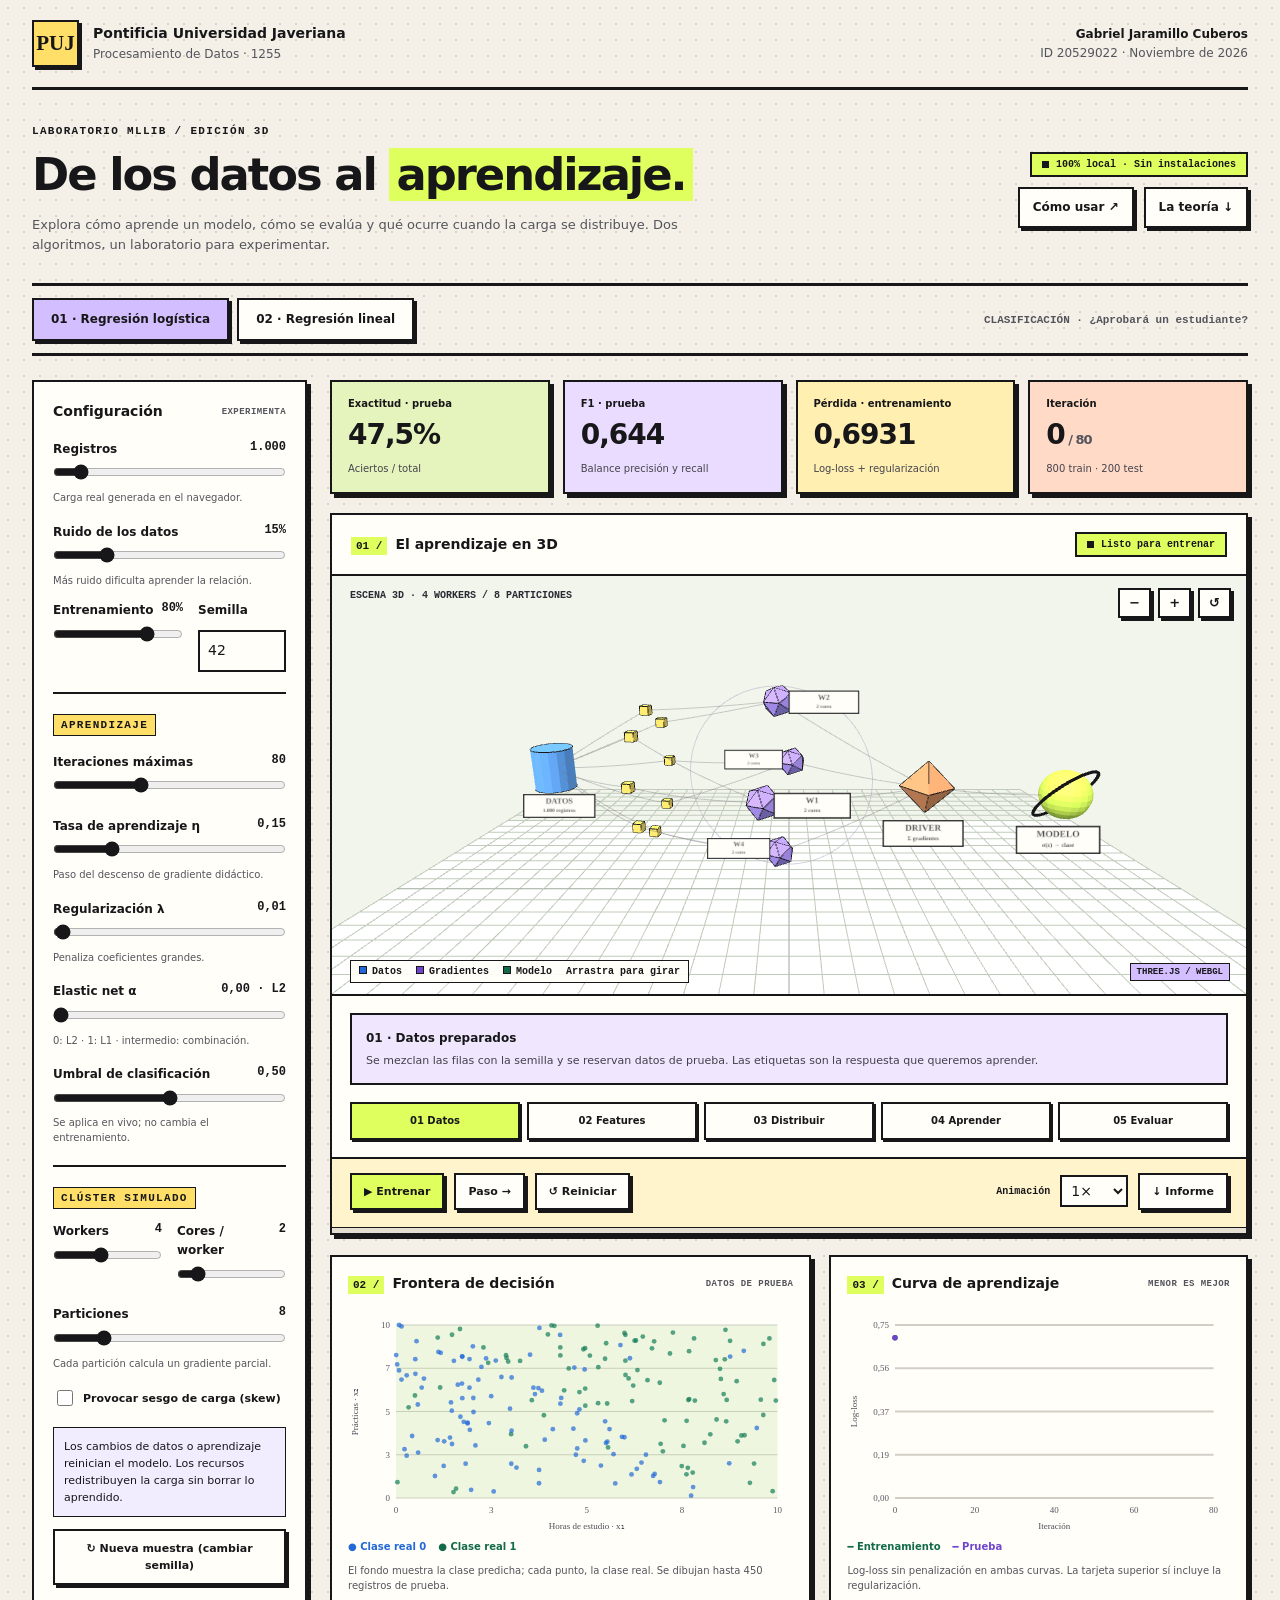
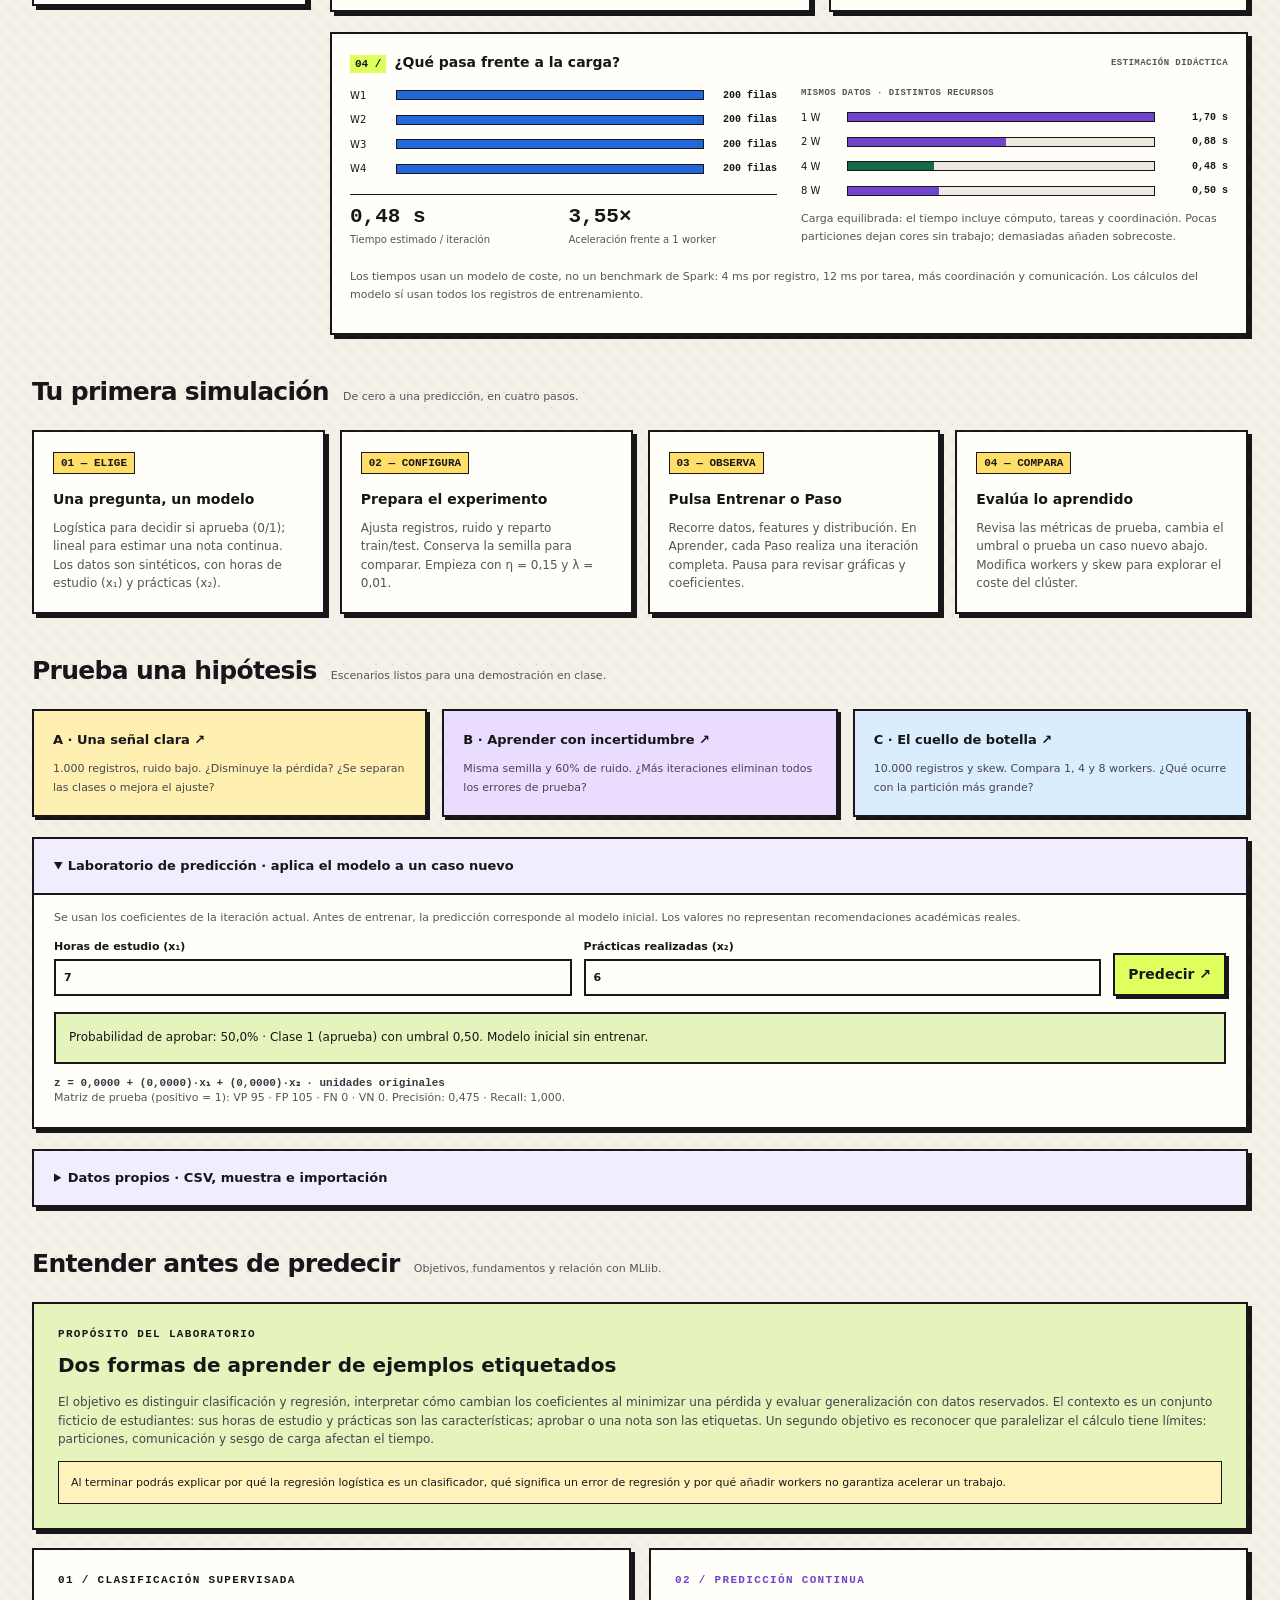
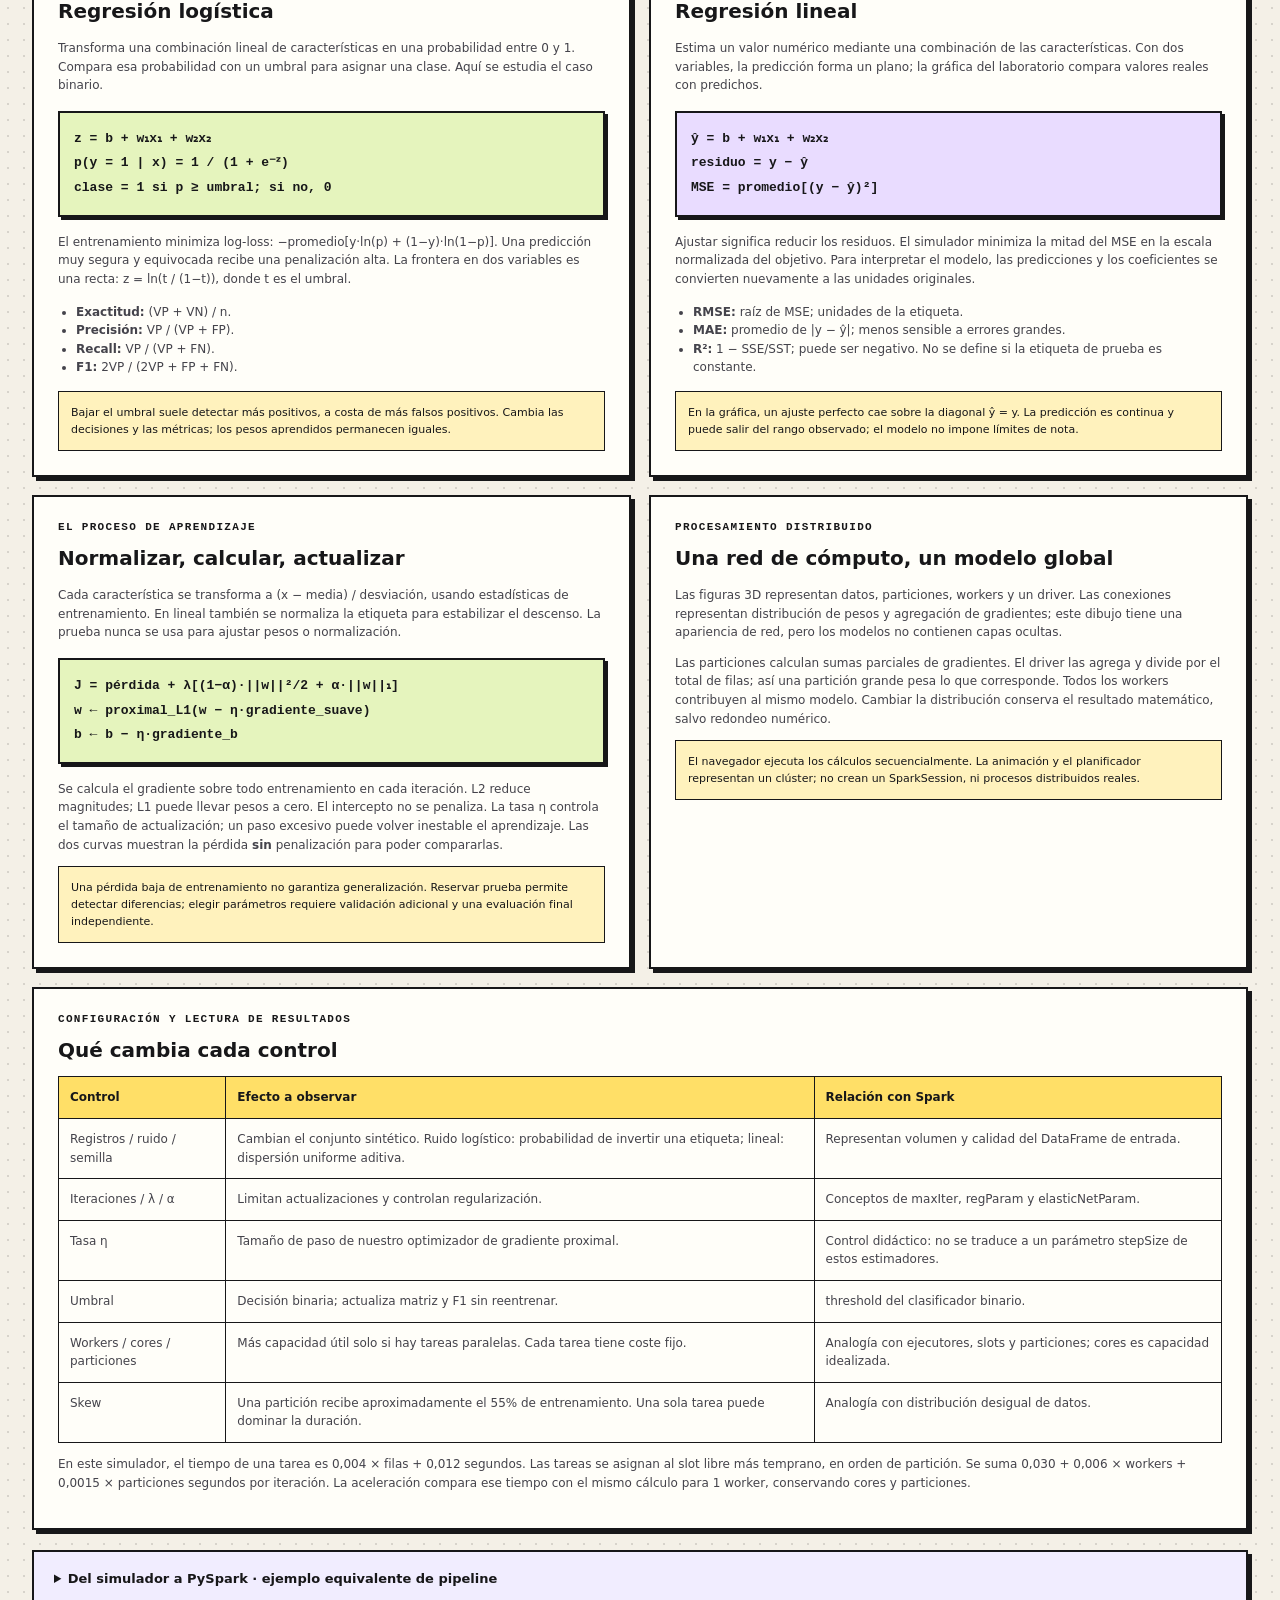
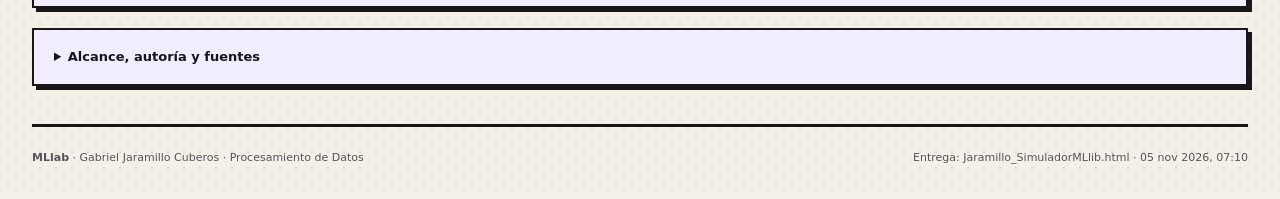
==== commit 104554fd: "Update university seal abbreviation in HTML" ====
--- a/Simulador_Clasificacion_Regresion/Jaramillo_SimuladorMLlib.html
+++ b/Simulador_Clasificacion_Regresion/Jaramillo_SimuladorMLlib.html
@@ -24,7 +24,7 @@
 <body>
 <div class="wrap">
  <header class="masthead">
-  <div class="university"><div class="seal" aria-hidden="true">JU</div><div><strong>Pontificia Universidad Javeriana</strong><div class="small muted">Procesamiento de Datos · 1255</div></div></div>
+  <div class="university"><div class="seal" aria-hidden="true">PUJ</div><div><strong>Pontificia Universidad Javeriana</strong><div class="small muted">Procesamiento de Datos · 1255</div></div></div>
   <div class="author"><strong>Gabriel Jaramillo Cuberos</strong><br><span class="muted">ID 20529022 · Noviembre de 2026</span></div>
  </header>
  <section class="hero"><div><div class="eyebrow">Laboratorio MLlib / Edición 3D</div><h1>De los datos al <span>aprendizaje.</span></h1><p>Explora cómo aprende un modelo, cómo se evalúa y qué ocurre cuando la carga se distribuye. Dos algoritmos, un laboratorio para experimentar.</p></div><div class="hero-actions"><span class="pill"><i class="dot"></i>100% local · Sin instalaciones</span><a href="#guia">Cómo usar ↗</a><a href="#conceptos">La teoría ↓</a></div></section>
